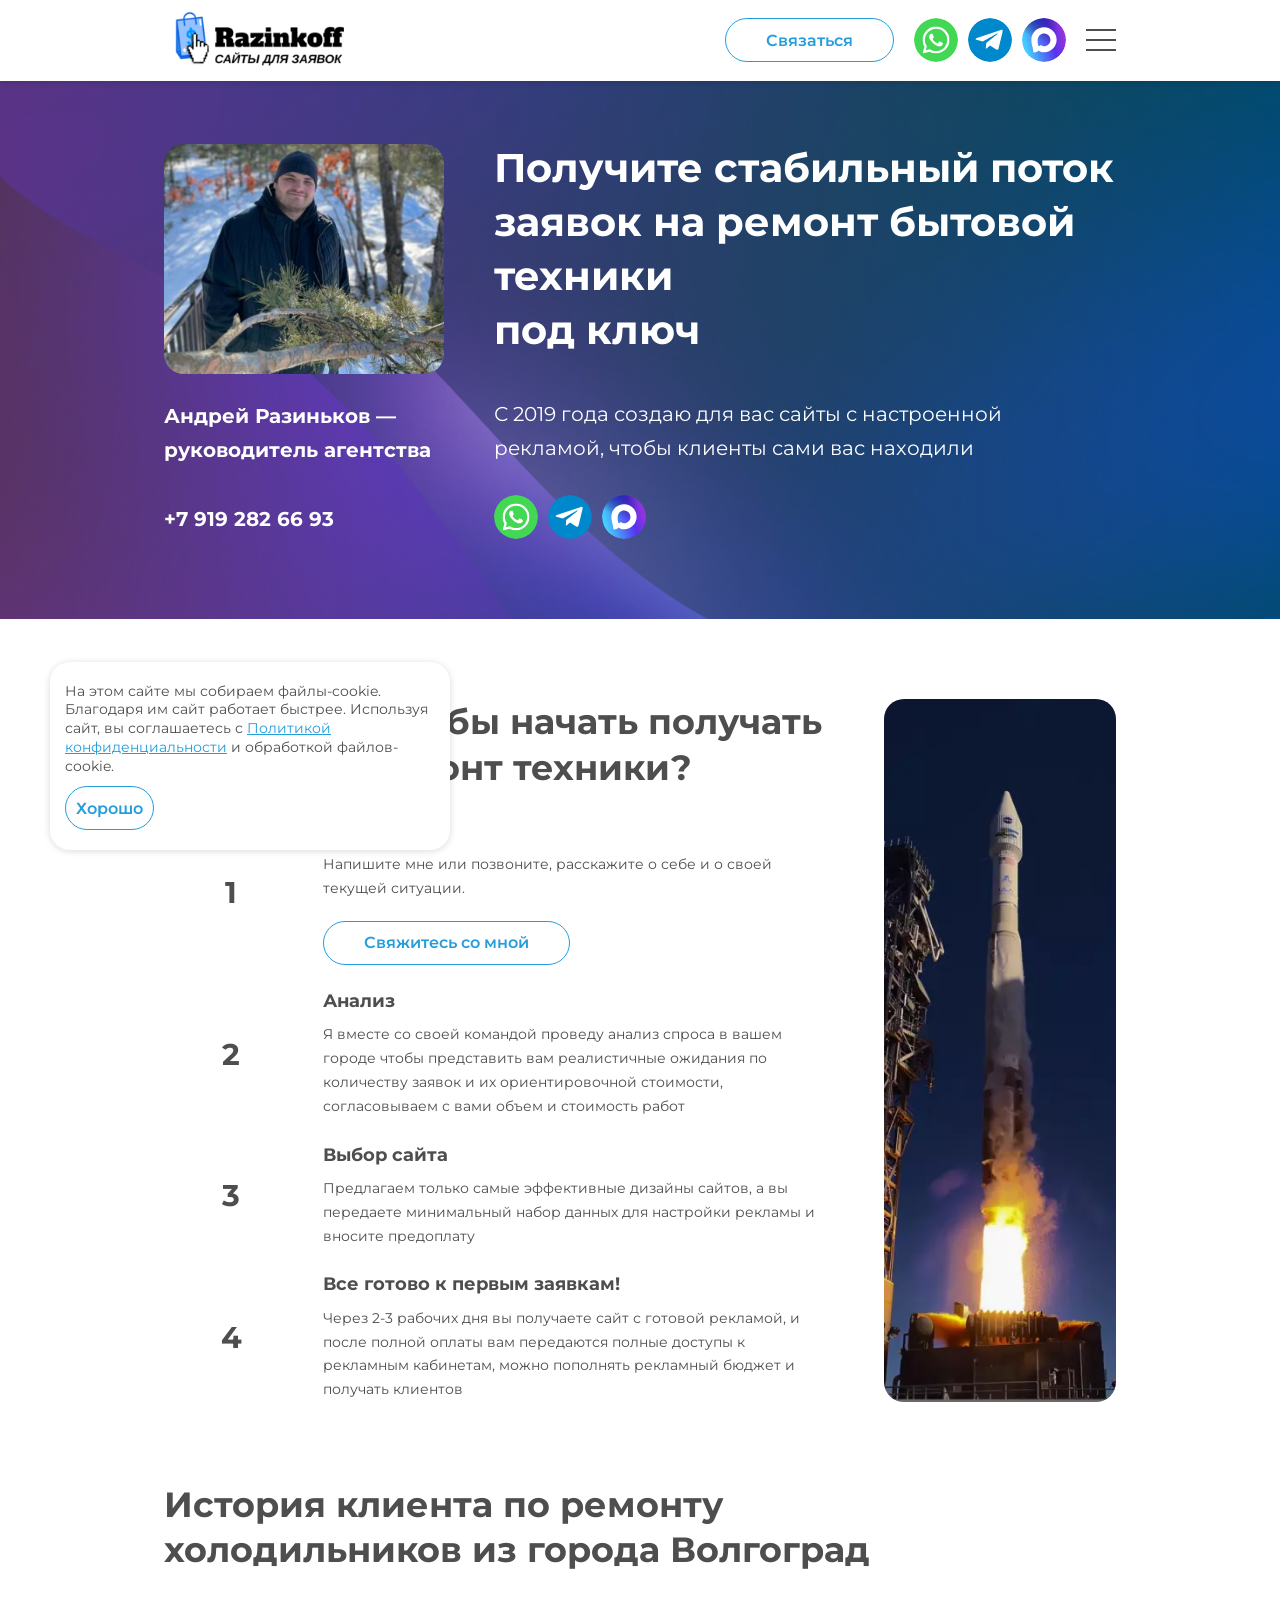
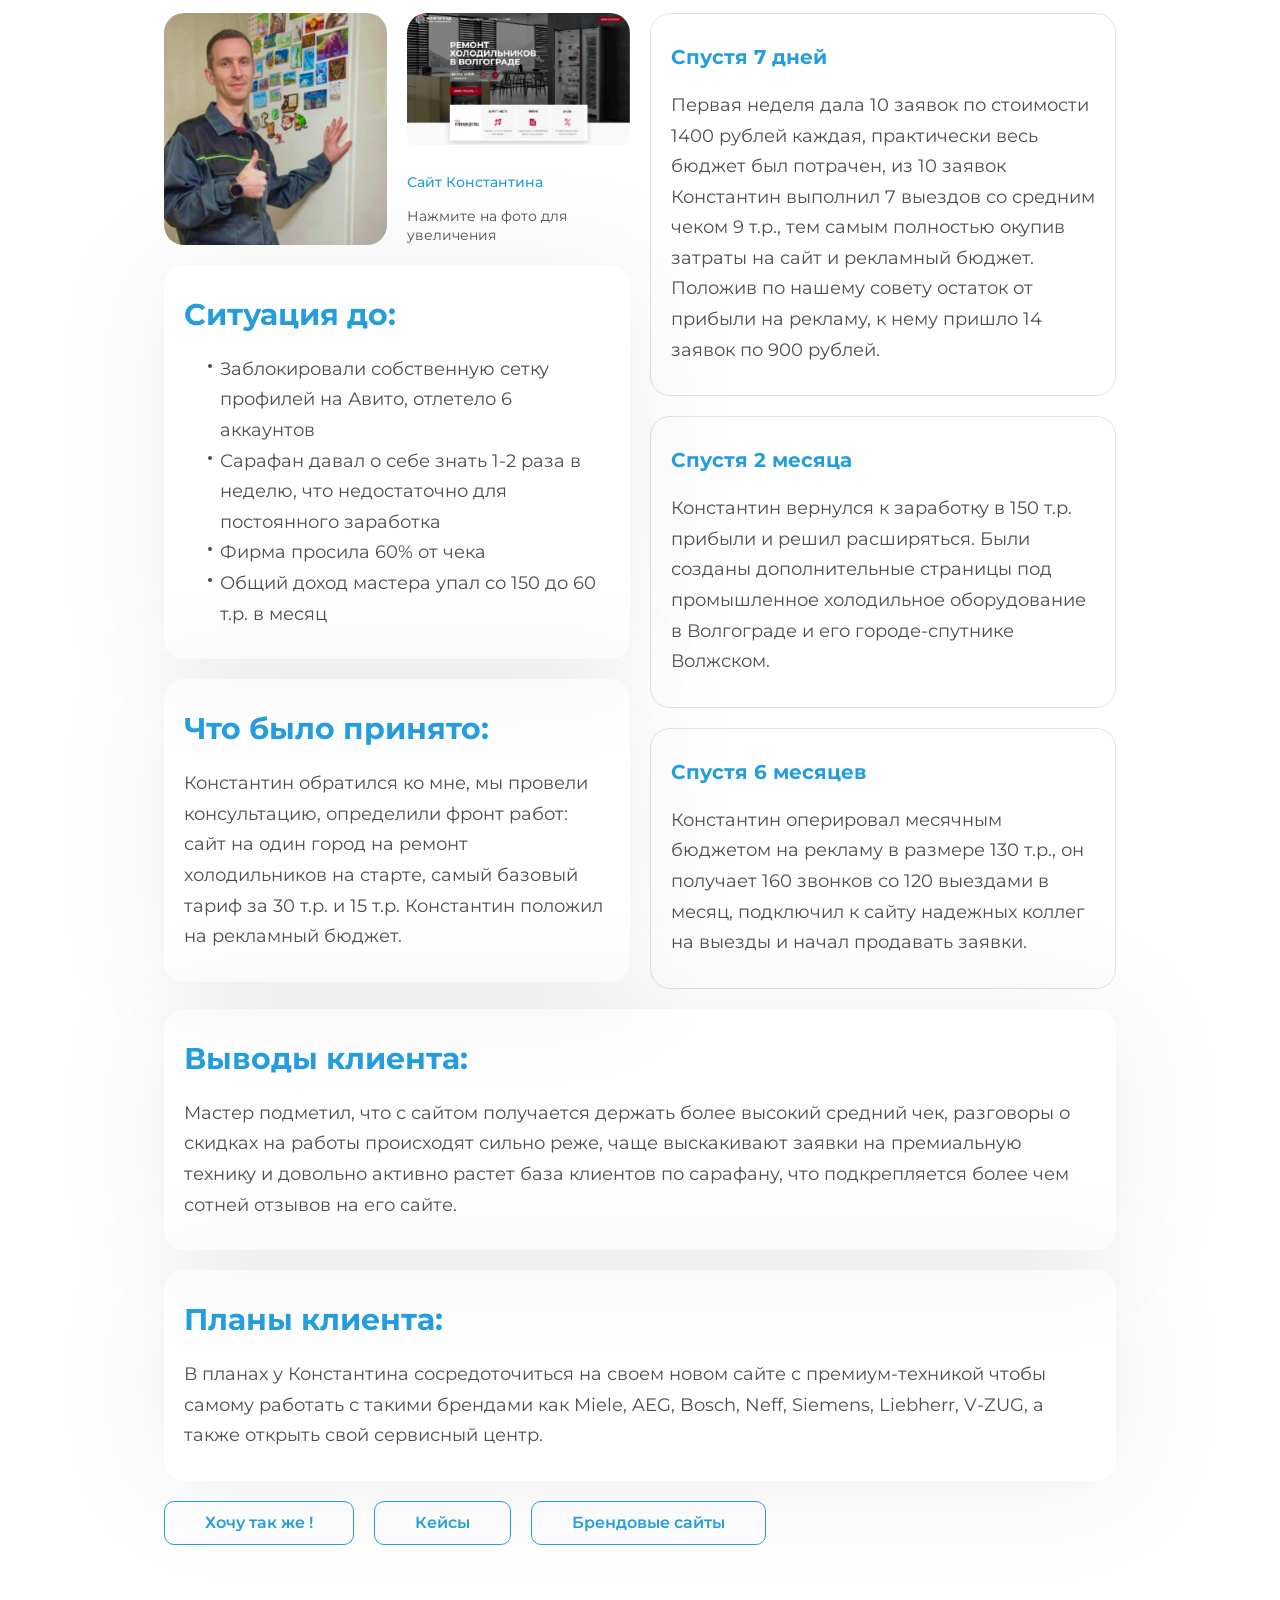
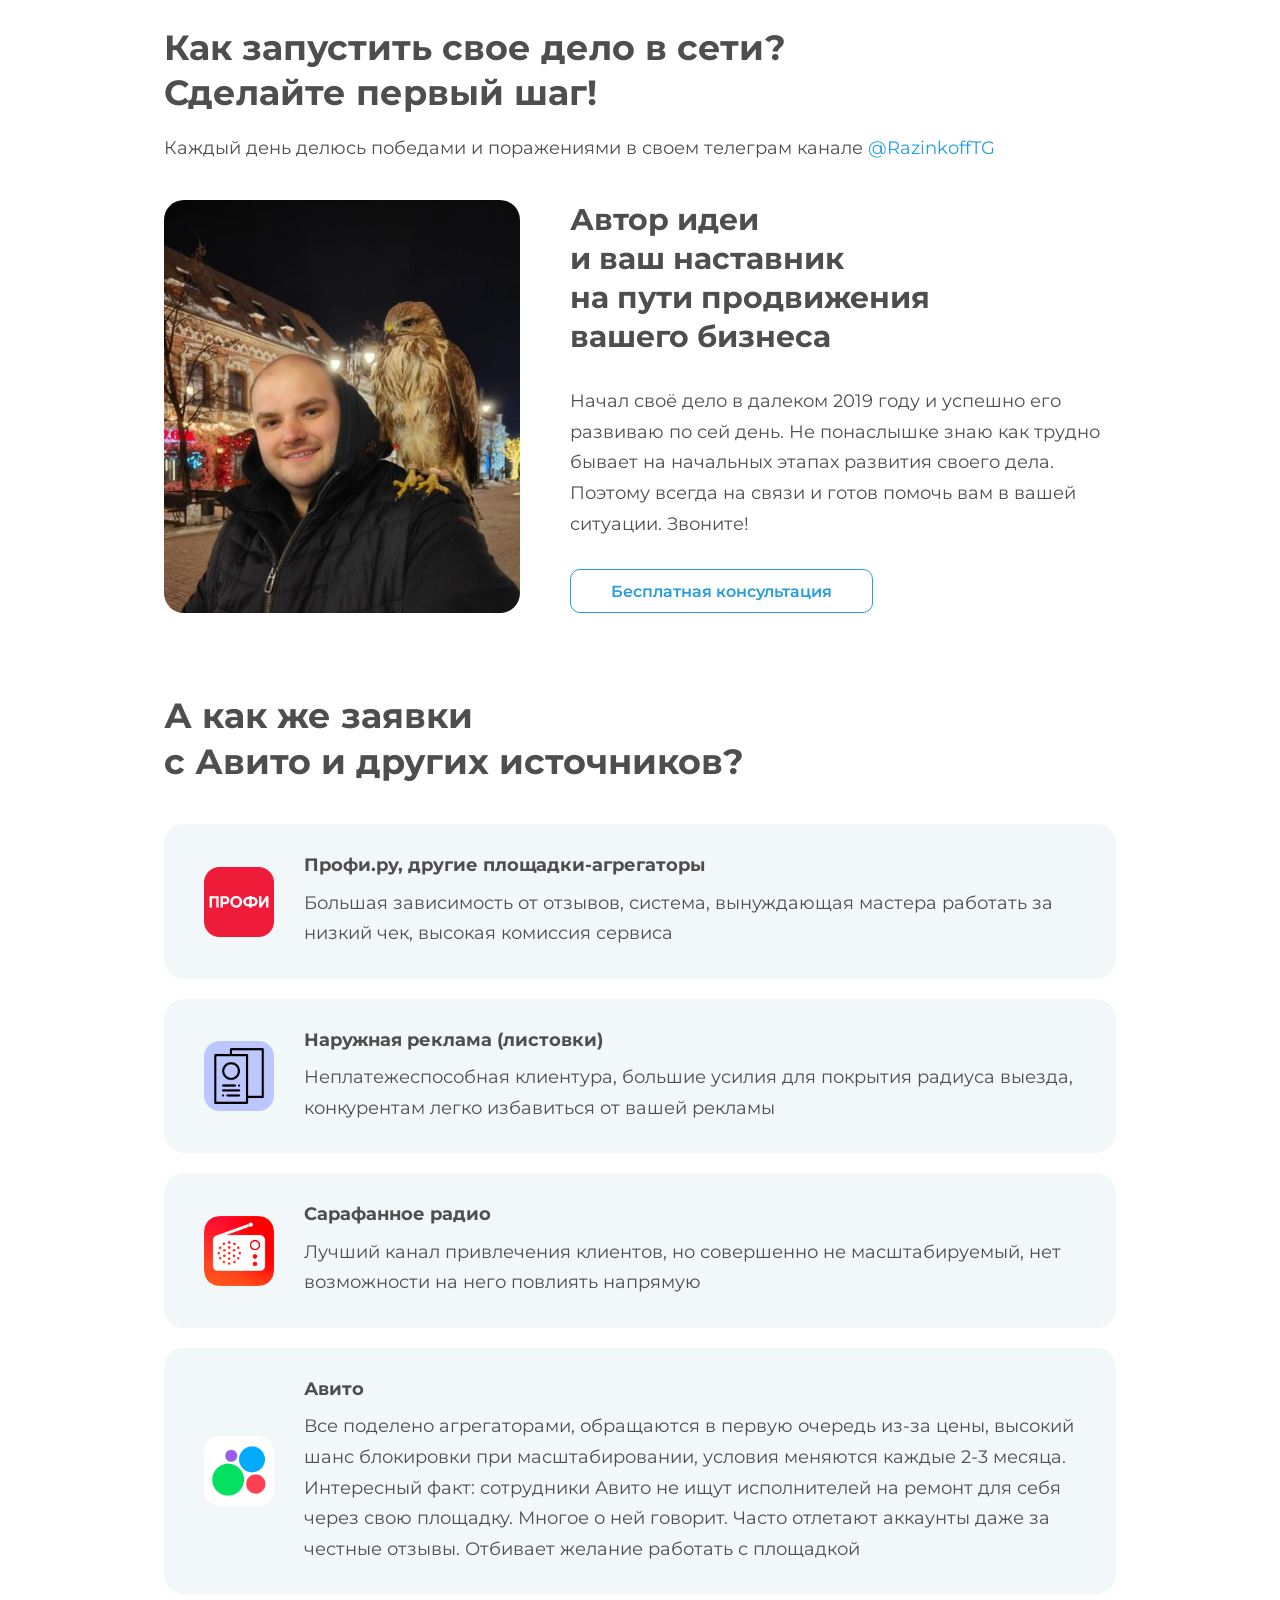
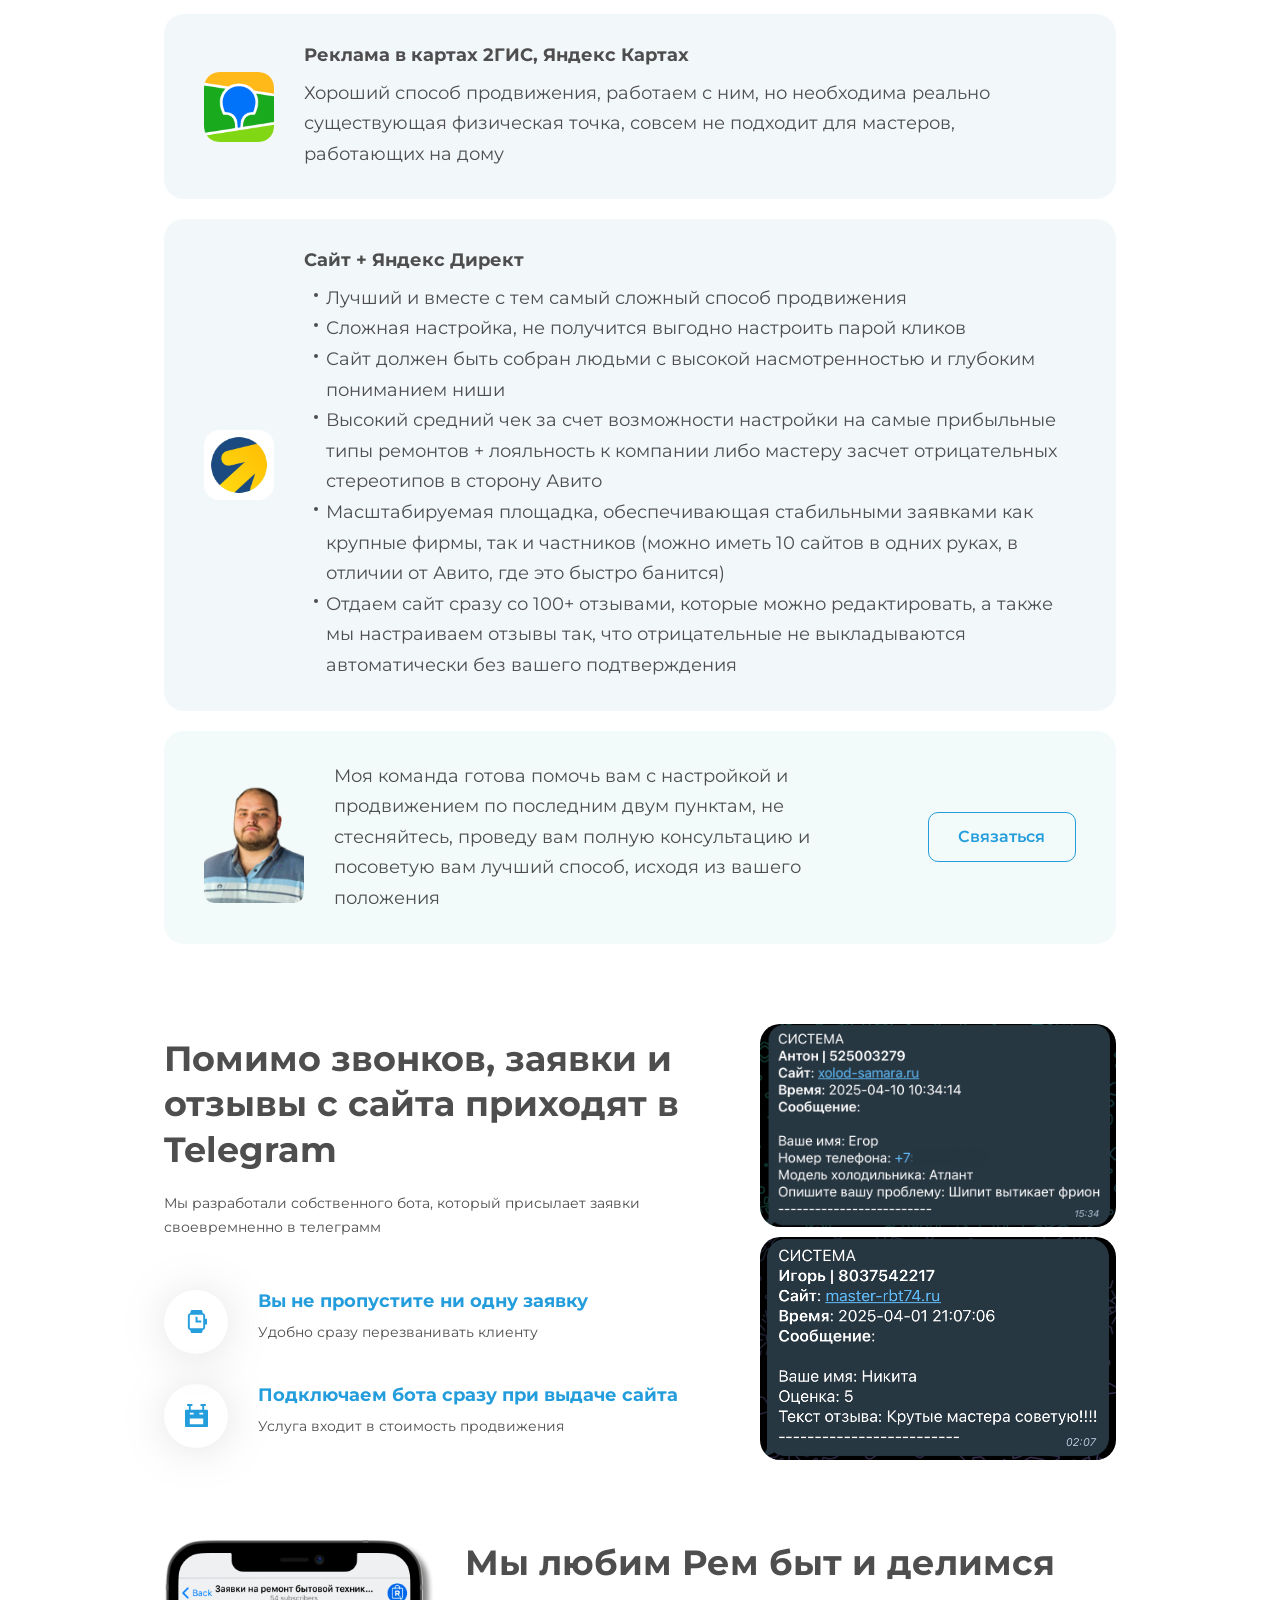
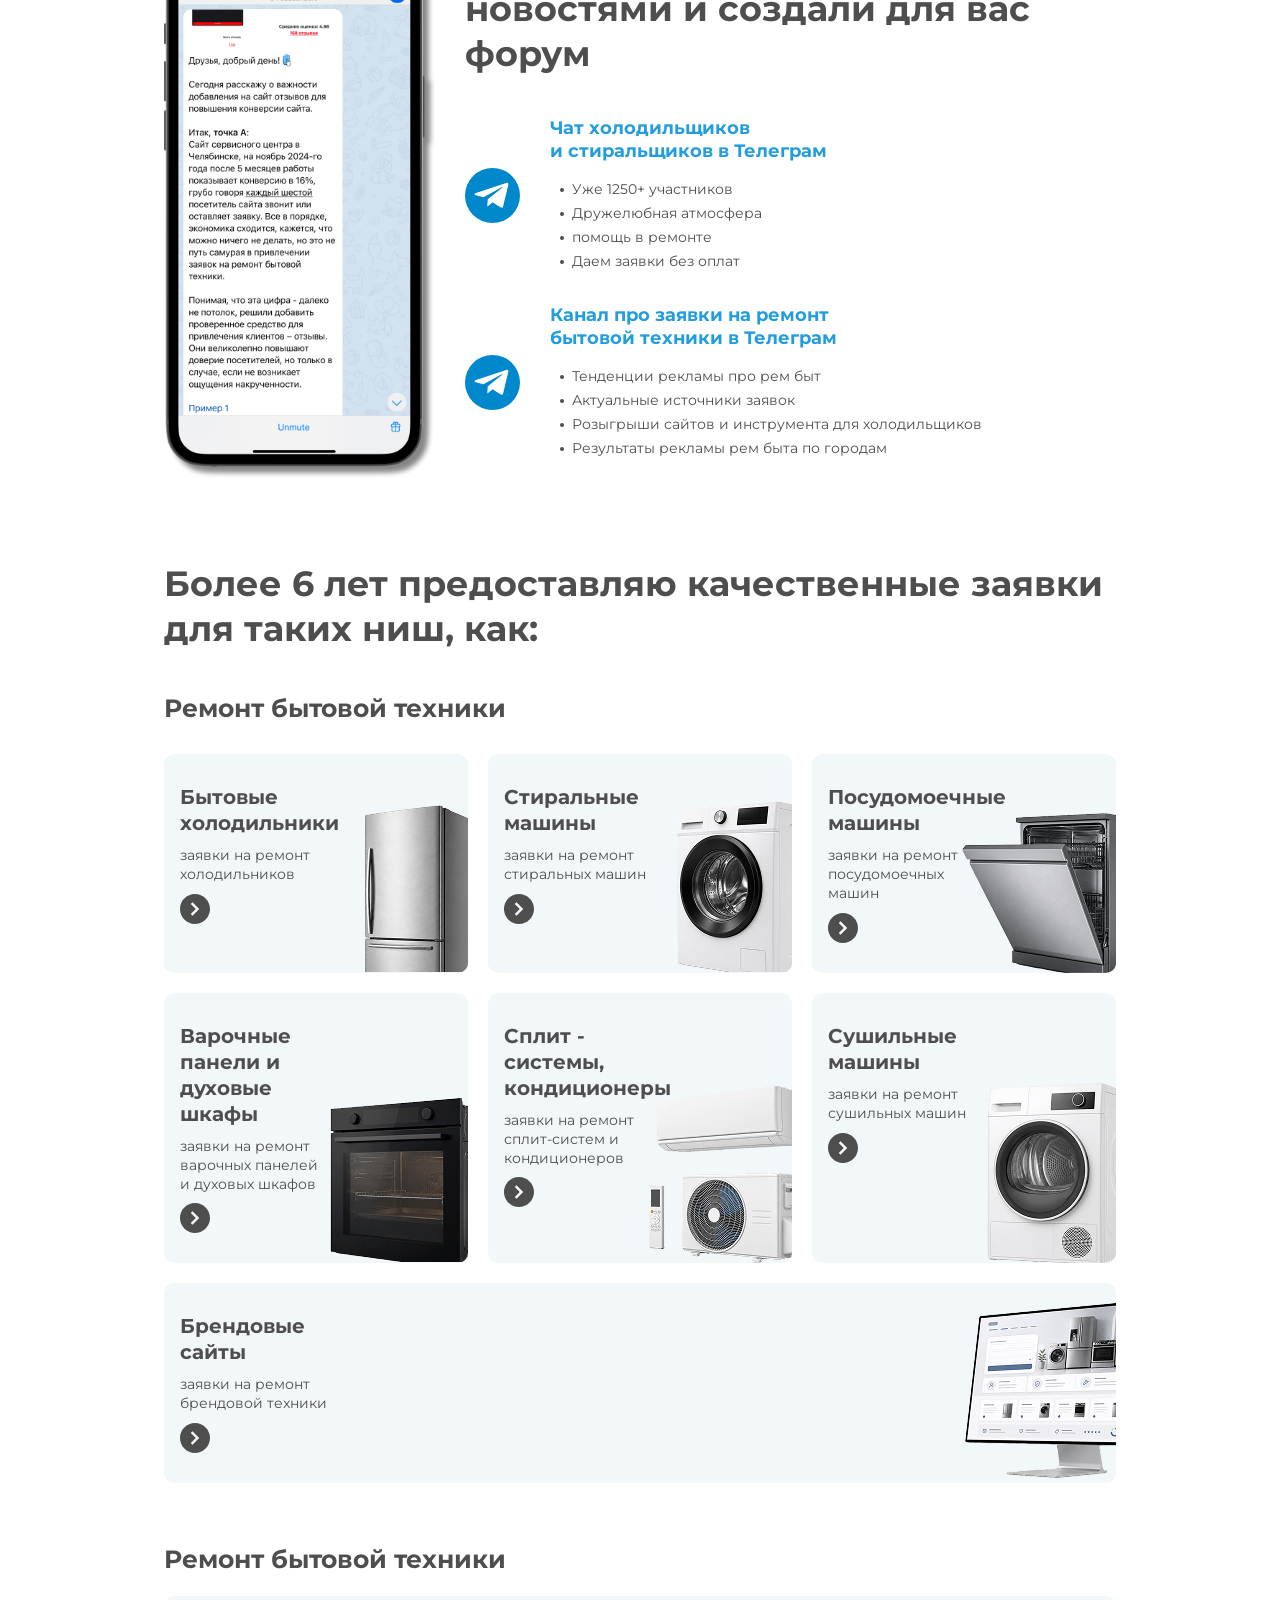
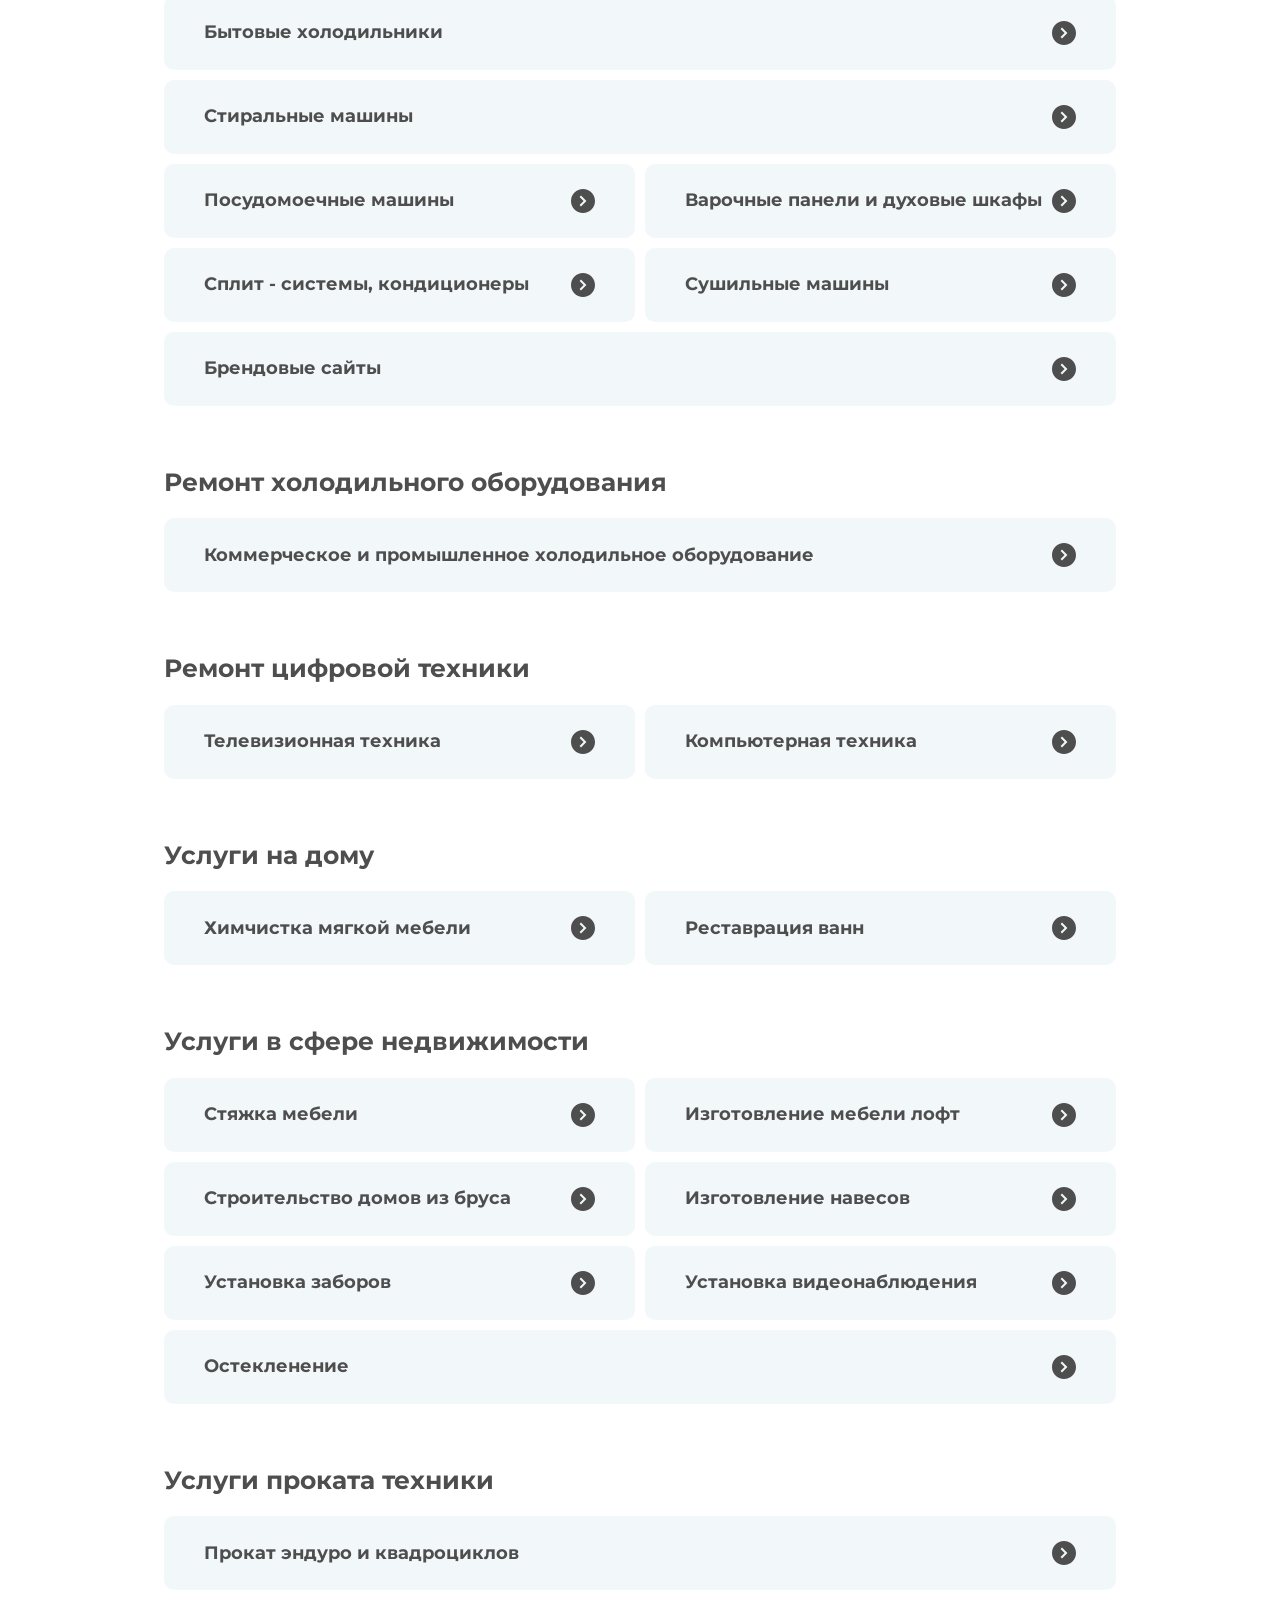
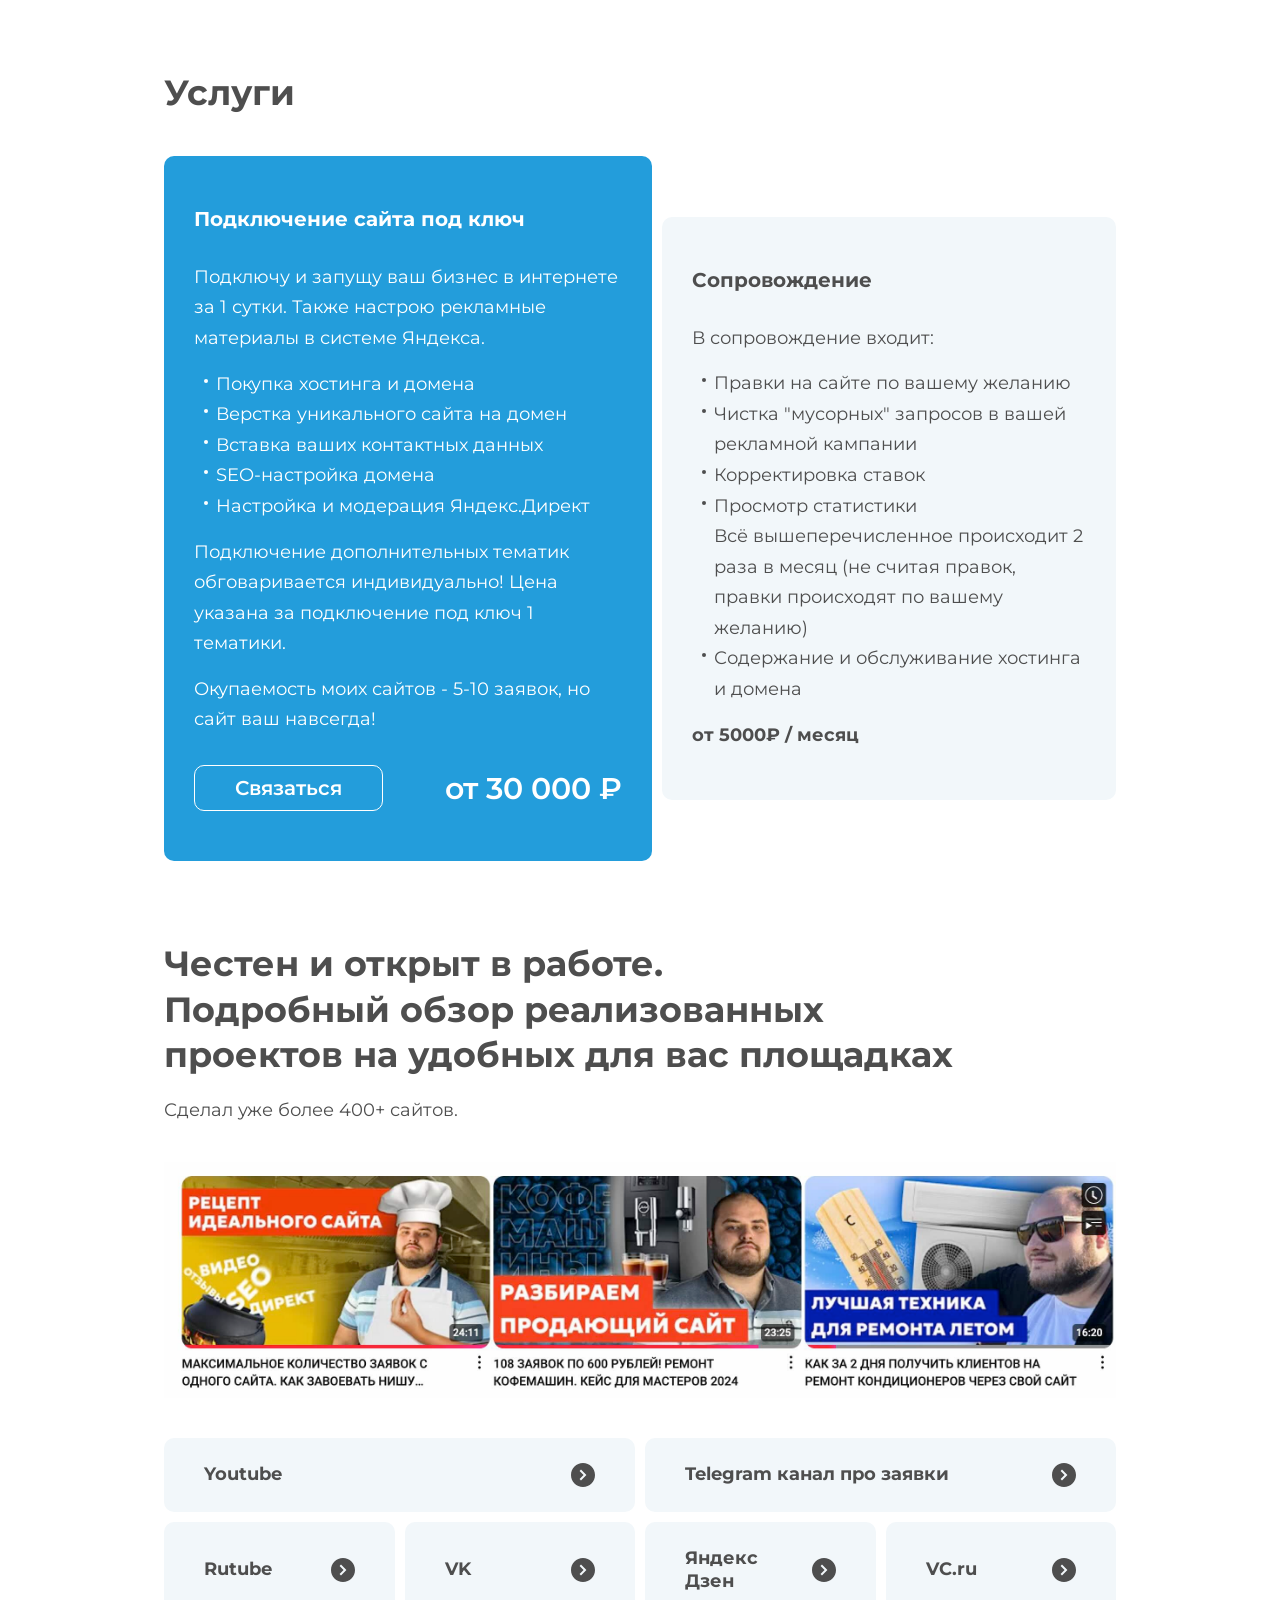
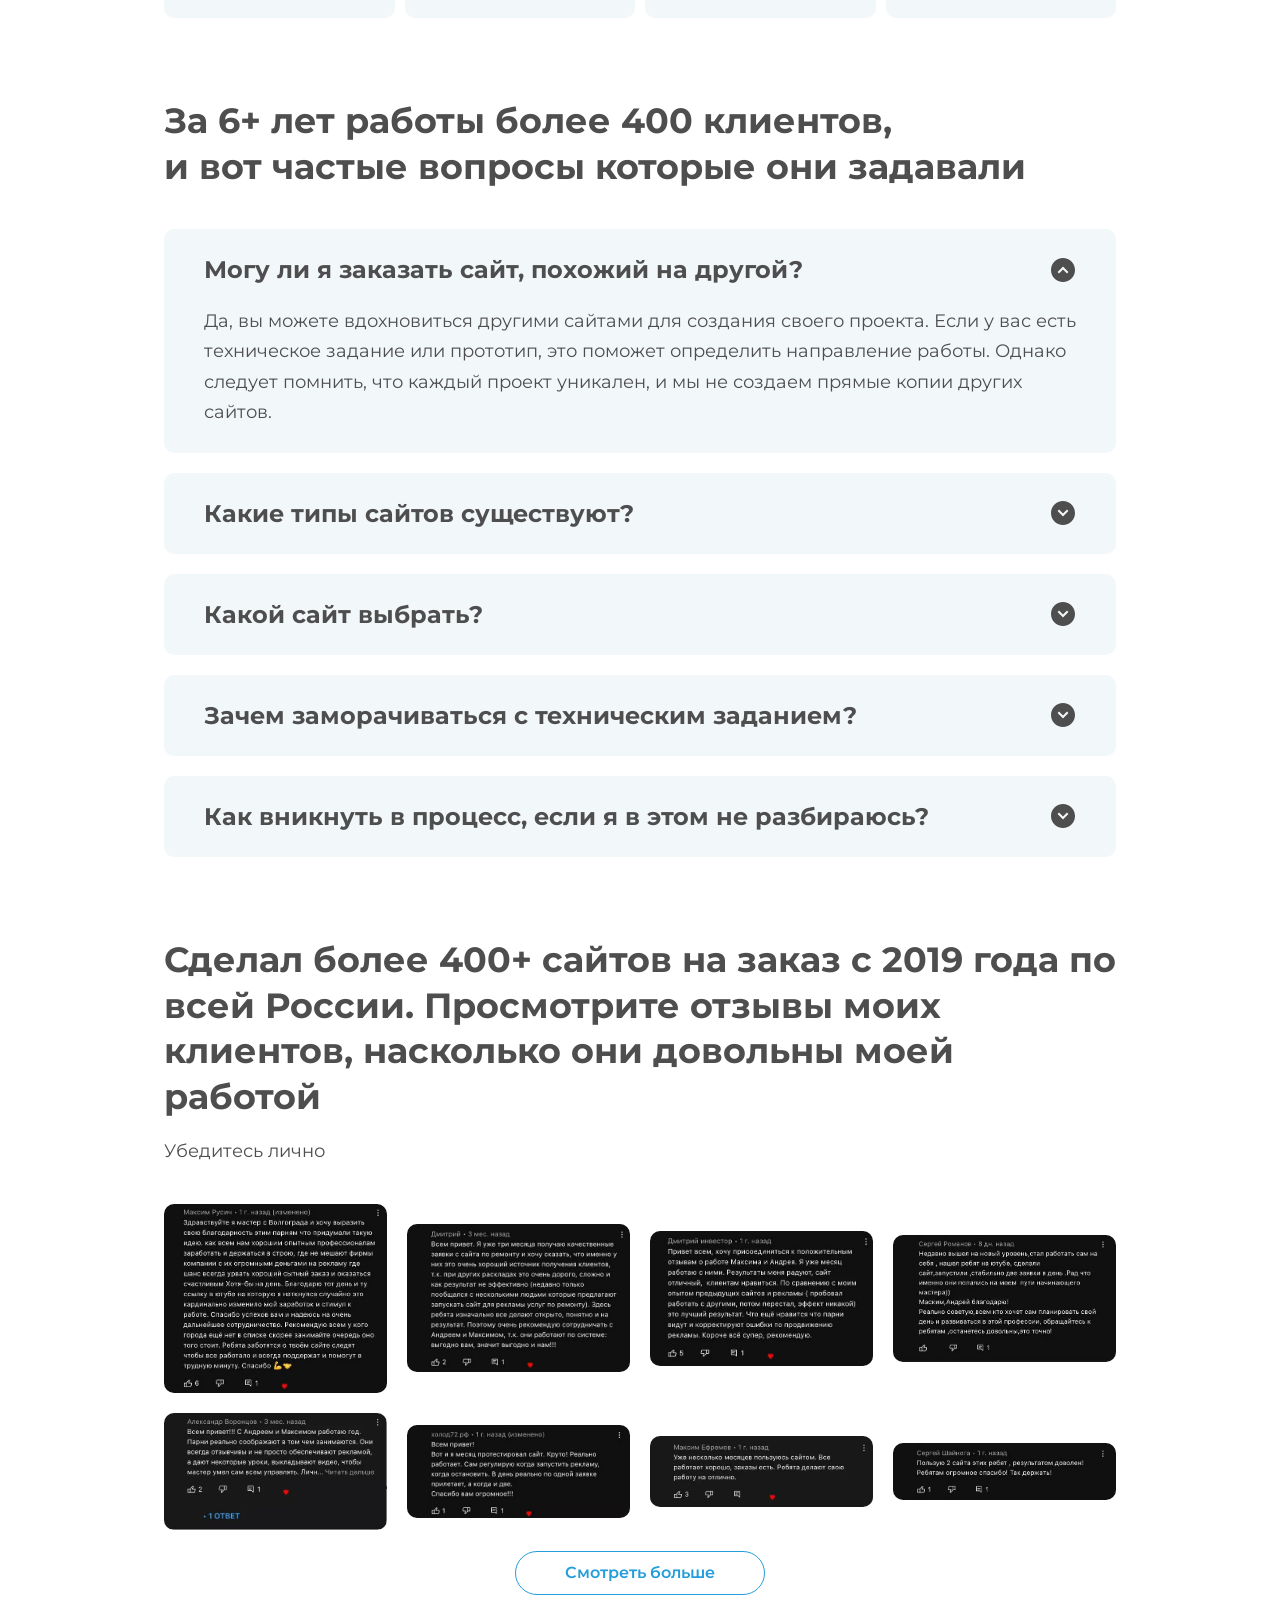
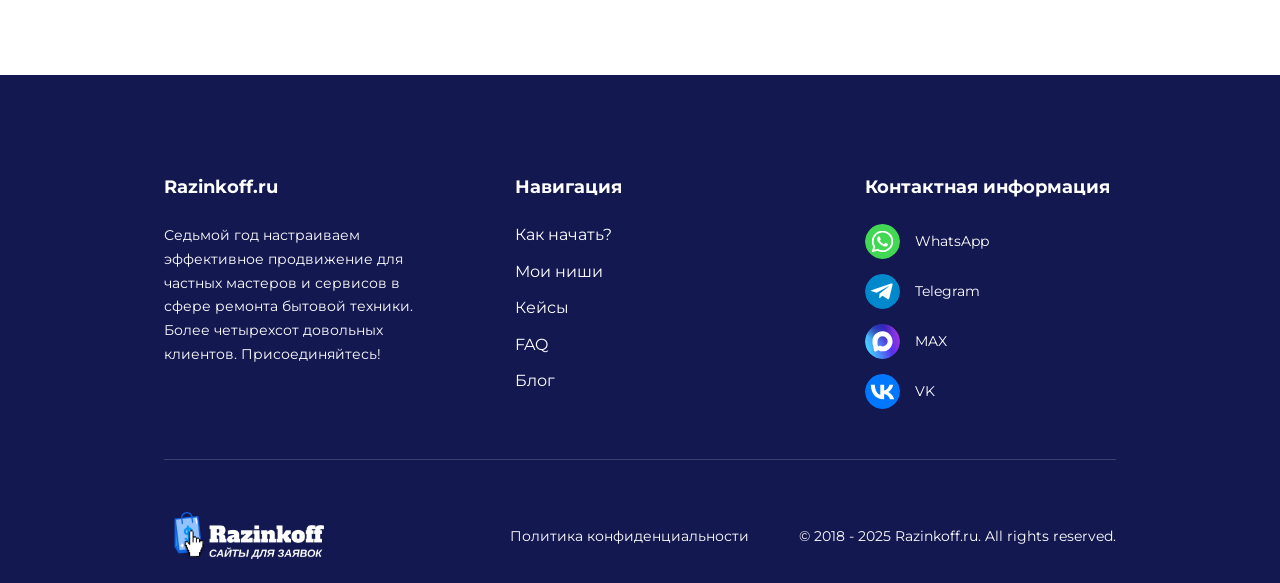
==== index.html @ b9e74c79 "add" ====
<!DOCTYPE html>
<html lang="ru">

<head>

	<meta charset="utf-8">

	<title>Title</title>
	<meta name="description" content="">

	<meta http-equiv="X-UA-Compatible" content="IE=edge">
	<meta name="viewport" content="width=device-width, initial-scale=1, maximum-scale=1">

	<meta property="og:image" content="path/to/image.jpg">
	<link rel="shortcut icon" href="img/favicon/favicon.ico" type="image/x-icon">
	<link rel="apple-touch-icon" href="img/favicon/apple-touch-icon.png">
	<link rel="apple-touch-icon" sizes="72x72" href="img/favicon/apple-touch-icon-72x72.png">
	<link rel="apple-touch-icon" sizes="114x114" href="img/favicon/apple-touch-icon-114x114.png">

	<!-- Chrome, Firefox OS and Opera -->
	<meta name="theme-color" content="#000">
	<!-- Windows Phone -->
	<meta name="msapplication-navbutton-color" content="#000">
	<!-- iOS Safari -->
	<meta name="apple-mobile-web-app-status-bar-style" content="#000">

	<link rel="stylesheet" href="css/main.min.css">

</head>

<body class="home">

	<header class="header">
		<div class="container">
			<div class="row">
				<div class="header-wrapper">
					<a href="index.html" class="header-logo">
						<img src="img/logo.png" alt="#">
					</a>
					<div class="header-block">
						<nav class="header-nav">
							<ul class="nav">
								<li><a href="#start">Как начать?</a></li>
								<li><a href="#nishi">Мои ниши</a></li>
								<li><a href="#cases">Кейсы</a></li>
								<li><a href="#faq">FAQ</a></li>
								<li><a href="#">Блог</a></li>
							</ul>
						</nav>
						<button class="button modal--open" type="button" aria-haspopup="dialog" aria-controls="contact-modal">Связаться</button>
						<ul class="socials">
							<li>
								<a href="https://wa.me/79192826693" target="_blank" title="Перейти в Whatsapp" rel="noopener noreferrer">
									<img src="img/logo-whatsapp.svg" alt="Перейти в Whatsapp">
								</a>
							</li>
							<li>
								<a href="https://t.me/Razinkoff" target="_blank" title="Перейти в Telegram" rel="noopener noreferrer">
									<img src="img/telegram-plane.svg" alt="Перейти в Telegram">
								</a>
							</li>
							<li>
								<a href="#" target="_blank" title="Перейти в Max" rel="noopener noreferrer">
									<img src="img/MAX.svg" alt="Перейти в Max">
								</a>
							</li>
						</ul>
					</div>
					<div class="header-tablet">
						<button class="button modal--open" type="button" aria-haspopup="dialog" aria-controls="contact-modal">Связаться</button>
						<ul class="socials">
							<li>
								<a href="https://wa.me/79192826693" target="_blank" title="Перейти в Whatsapp" rel="noopener noreferrer">
									<img src="img/logo-whatsapp.svg" alt="Перейти в Whatsapp">
								</a>
							</li>
							<li>
								<a href="https://t.me/Razinkoff" target="_blank" title="Перейти в Telegram" rel="noopener noreferrer">
									<img src="img/telegram-plane.svg" alt="Перейти в Telegram">
								</a>
							</li>
							<li>
								<a href="#" target="_blank" title="Перейти в Max" rel="noopener noreferrer">
									<img src="img/MAX.svg" alt="Перейти в Max">
								</a>
							</li>
						</ul>
						<button class="header-burger" title="Открыть меню">
							<span></span><span></span><span></span>
						</button>
					</div>
				</div>
			</div>
		</div>
	</header>

	<main class="main">
		<section class="section main-hero">
			<div class="container">
				<div class="row">
					<div class="main-hero__bg">
						<picture>
							<source srcset="img/hero-bg.jpg" media="(max-width: 390px)">
							<img src="img/hero-bg.jpg" alt="#">
						</picture>
					</div>
					<div class="main-hero__wrapper">
						<div class="main-hero__left">
							<div class="main-hero__image">
								<img src="img/hero-1.jpg" alt="#">
							</div>
							<div class="main-hero__info">
								<p class="main-hero__label fz-24">Андрей Разиньков — руководитель агентства</p>
								<a class="main-hero__phone fz-24 phone" href="tel:+79192826693">+7 919 282 66 93</a>
							</div>
							
						</div>
						<div class="main-hero__right">
							<h1 class="h1">Получите стабильный поток заявок на ремонт бытовой техники<br> под ключ</h1>
							<p class="main-hero__subtitle fz-24">
								С 2019 года создаю для вас сайты с настроенной рекламой, чтобы клиенты сами вас находили
							</p>
							<ul class="socials">
								<li>
									<a href="https://wa.me/79192826693" target="_blank" title="Перейти в Whatsapp" rel="noopener noreferrer">
										<img src="img/logo-whatsapp.svg" alt="Перейти в Whatsapp">
									</a>
								</li>
								<li>
									<a href="https://t.me/Razinkoff" target="_blank" title="Перейти в Telegram" rel="noopener noreferrer">
										<img src="img/telegram-plane.svg" alt="Перейти в Telegram">
									</a>
								</li>
								<li>
									<a href="#" target="_blank" title="Перейти в MAX" rel="noopener noreferrer">
										<img src="img/MAX.svg" alt="Перейти в MAX">
									</a>
								</li>
							</ul>
						</div>
					</div>
				</div>
			</div>
		</section>

		<section class="section main-steps" id="start">
			<div class="container">
				<div class="row">
					<div class="main-steps__wrapper">
						<div class="main-steps__left">
							<h2 class="h2">Что нужно, чтобы начать получать заявки на ремонт техники?</h2>
							<div class="main-steps__item">
								<span class="count h3">1</span>
								<div class="text">
									<h3 class="h6">Знакомство</h3>
									<p class="fz-18">Напишите мне или позвоните, расскажите о себе и о своей текущей ситуации.</p>
									<button class="button modal--open" type="button" aria-haspopup="dialog" aria-controls="contact-modal">Свяжитесь со мной</button>
								</div>
							</div>
							<div class="main-steps__item">
								<span class="count h3">2</span>
								<div class="text">
									<h3 class="h6">Анализ</h3>
									<p class="fz-18">Я вместе со своей командой проведу анализ спроса в вашем городе чтобы представить вам реалистичные ожидания по количеству заявок и их ориентировочной стоимости, согласовываем с вами объем и стоимость работ</p>
								</div>
							</div>
							<div class="main-steps__item">
								<span class="count h3">3</span>
								<div class="text">
									<h3 class="h6">Выбор сайта</h3>
									<p class="fz-18">Предлагаем только самые эффективные дизайны сайтов, а вы передаете минимальный набор данных для настройки рекламы и вносите предоплату</p>
								</div>
							</div>
							<div class="main-steps__item">
								<span class="count h3">4</span>
								<div class="text">
									<h3 class="h6">Все готово к первым заявкам!</h3>
									<p class="fz-18">Через 2-3 рабочих дня вы получаете сайт с готовой рекламой, и после полной оплаты вам передаются полные доступы к рекламным кабинетам, можно пополнять рекламный бюджет и получать клиентов</p>
								</div>
							</div>
						</div>
						<div class="main-steps__right">
							<img src="img/kosmodrom-raketa-start.webp" alt="#" loading="lazy">
						</div>
					</div>
				</div>
			</div>
		</section>

		<section class="section main-case">
			<div class="container">
				<div class="row">
					<div class="section-title">
						<h2 class="h2">История клиента по ремонту<br> холодильников из города Волгоград</h2>
					</div>
					<div class="main-case__wrapper">
						<div class="main-case__left">
							<div class="item">
								<div class="item-image">
									<img src="img/client.jpg" alt="#" loading="lazy">
								</div>
								<div class="item-info">
									<div class="image">
										<img src="img/client-site.jpg" alt="#" loading="lazy" data-fancybox>
									</div>
									<span class="fz-18">Сайт Константина</span>
									<span>Нажмите на фото для увеличения</span>
								</div>
							</div>
							<div class="item">
								<p class="h3">Ситуация до:</p>
								<div class="redactor fz-18">
									<ul>
										<li>Заблокировали собственную сетку профилей на Авито, отлетело 6 аккаунтов</li>
										<li>Сарафан давал о себе знать 1-2 раза в неделю, что недостаточно для постоянного заработка</li>
										<li>Фирма просила 60% от чека</li>
										<li>Общий доход мастера упал со 150 до 60 т.р. в месяц</li>
									</ul>
								</div>
							</div>
							<div class="item">
								<p class="h3">Что было принято:</p>
								<div class="redactor fz-18">
									<p>
										Константин обратился ко мне, мы провели консультацию, определили фронт работ: сайт на один город на ремонт
										холодильников на старте, самый базовый тариф за 30 т.р. и 15 т.р. Константин положил на рекламный бюджет.
									</p>
								</div>
							</div>
						</div>
						<div class="main-case__right">
							<div class="item">
								<p class="h5">Спустя 7 дней</p>
								<div class="redactor fz-18">
									<p>
										Первая неделя дала 10 заявок по стоимости 1400 рублей каждая, практически весь бюджет был потрачен, из 10 заявок
										Константин выполнил 7 выездов со средним чеком 9 т.р., тем самым полностью окупив затраты на сайт и рекламный бюджет.
										Положив по нашему совету остаток от прибыли на рекламу, к нему пришло 14 заявок по 900 рублей.
									</p>
								</div>
							</div>
							<div class="item">
								<p class="h5">Спустя 2 месяца</p>
								<div class="redactor fz-18">
									<p>
										Константин вернулся к заработку в 150 т.р. прибыли и решил расширяться. Были созданы дополнительные страницы под
										промышленное холодильное оборудование в Волгограде и его городе-спутнике Волжском.
									</p>
								</div>
							</div>
							<div class="item">
								<p class="h5">Спустя 6 месяцев</p>
								<div class="redactor fz-18">
									<p>
										Константин оперировал месячным бюджетом на рекламу в размере 130 т.р., он получает 160 звонков со 120 выездами в месяц,
										подключил к сайту надежных коллег на выезды и начал продавать заявки.
									</p>
								</div>
							</div>
						</div>
						<div class="main-case__full">
							<div class="item">
								<p class="h3">Выводы клиента:</p>
								<div class="redactor fz-18">
									<p>
										Мастер подметил, что с сайтом получается держать более высокий средний чек, разговоры о скидках на работы происходят
										сильно реже, чаще выскакивают заявки на премиальную технику и довольно активно растет база клиентов по сарафану, что
										подкрепляется более чем сотней отзывов на его сайте.
									</p>
								</div>
							</div>
							<div class="item">
								<p class="h3">Планы клиента:</p>
								<div class="redactor fz-18">
									<p>
										В планах у Константина сосредоточиться на своем новом сайте с премиум-техникой чтобы самому работать с такими брендами
										как Miele, AEG, Bosch, Neff, Siemens, Liebherr, V-ZUG, а также открыть свой сервисный центр.
									</p>
								</div>
							</div>
						</div>
						<div class="main-case__buttons">
							<button class="button modal--open" type="button" aria-haspopup="dialog" aria-controls="contact-modal">Хочу так же !</button>
							<a class="button" href="#cases">Кейсы</a>
							<a class="button" href="service.html" >Брендовые сайты</a>
						</div>
					</div>
				</div>
			</div>
		</section>

		<section class="section main-about">
			<div class="container">
				<div class="row">
					<div class="section-title">
						<h2 class="h2 title">Как запустить свое дело в сети?<br> Сделайте первый шаг!</h2>
						<div class="subtitle fz-20">
							Каждый день делюсь победами и поражениями в своем телеграм канале <a href="https://t.me/Razinkoff" target="_blank" rel="noopener noreferrer">@RazinkoffTG</a>
						</div>
					</div>
					<div class="main-about__wrapper">
						<div class="main-about__media">
							<img src="img/about-img.jpg" alt="Андрей Разиньков - автор идеи и наставник">
						</div>
						<div class="main-about__content">
							<h3 class="h3">Автор идеи<br> и ваш наставник<br> на пути продвижения<br> вашего бизнеса</h3>
							<p class="fz-20">
								Начал своё дело в далеком 2019 году и успешно его развиваю по сей день. Не понаслышке знаю как трудно бывает на
								начальных этапах развития своего дела. Поэтому всегда на связи и готов помочь вам в вашей ситуации. Звоните!
							</p>
							<button class="button modal--open" type="button" aria-haspopup="dialog" aria-controls="contact-modal">Бесплатная консультация</button>
						</div>
					</div>
				</div>
			</div>
		</section>

		<section class="section main-sources">
			<div class="container">
				<div class="row">
					<div class="section-title">
						<h2 class="h2">А как же заявки<br> с Авито и других источников?</h2>
					</div>
					<div class="main-sources__wrapper">
						<div class="item">
							<div class="image">
								<img src="img/profi.png" alt="#" loading="lazy">
							</div>
							<div class="text">
								<h3 class="h6">Профи.ру, другие площадки-агрегаторы</h3>
								<div class="fz-18 redactor">
									<p>Большая зависимость от отзывов, система, вынуждающая мастера работать за низкий чек, высокая комиссия сервиса</p>
								</div>
							</div>
						</div>
						<div class="item">
							<div class="image">
								<img src="img/reklama-narujnyaya.png" alt="#" loading="lazy">
							</div>
							<div class="text">
								<h3 class="h6">Наружная реклама (листовки)</h3>
								<div class="fz-18 redactor">
									<p>Неплатежеспособная клиентура, большие усилия для покрытия радиуса выезда, конкурентам легко избавиться от вашей рекламы</p>
								</div>
							</div>
						</div>
						<div class="item">
							<div class="image">
								<img src="img/sarafan.png" alt="#" loading="lazy">
							</div>
							<div class="text">
								<h3 class="h6">Сарафанное радио</h3>
								<div class="fz-18 redactor">
									<p>Лучший канал привлечения клиентов, но совершенно не масштабируемый, нет возможности на него повлиять напрямую</p>
								</div>
							</div>
						</div>
						<div class="item">
							<div class="image">
								<img src="img/avito.png" alt="#" loading="lazy">
							</div>
							<div class="text">
								<h3 class="h6">Авито</h3>
								<div class="fz-18 redactor">
									<p>Все поделено агрегаторами, обращаются в первую очередь из-за цены, высокий шанс блокировки при
									масштабировании, условия меняются каждые 2-3 месяца. Интересный факт: сотрудники Авито не ищут исполнителей на ремонт
									для себя через свою площадку. Многое о ней говорит. Часто отлетают аккаунты даже за честные отзывы. Отбивает желание
									работать с площадкой</p>
								</div>
							</div>
						</div>
						<div class="item">
							<div class="image">
								<img src="img/2gis.png" alt="#" loading="lazy">
							</div>
							<div class="text">
								<h3 class="h6">Реклама в картах 2ГИС, Яндекс Картах</h3>
								<div class="fz-18 redactor">
									<p>Хороший способ продвижения, работаем с ним, но необходима реально существующая физическая точка, совсем не подходит для
									мастеров, работающих на дому</p>
								</div>
							</div>
						</div>
						<div class="item">
							<div class="image">
								<img src="img/ya-direct.png" alt="#" loading="lazy">
							</div>
							<div class="text">
								<h3 class="h6">Сайт + Яндекс Директ</h3>
								<div class="fz-18 redactor">
									<ul>
										<li>Лучший и вместе с тем самый сложный способ продвижения</li>
										<li>Сложная настройка, не получится выгодно настроить парой кликов</li>
										<li>Сайт должен быть собран людьми с высокой насмотренностью и глубоким пониманием ниши</li>
										<li>Высокий средний чек за счет возможности настройки на самые прибыльные типы ремонтов + лояльность к компании либо мастеру засчет отрицательных стереотипов в сторону Авито</li>
										<li>Масштабируемая площадка, обеспечивающая стабильными заявками как крупные фирмы, так и частников (можно иметь 10 сайтов в одних руках, в отличии от Авито, где это быстро банится)</li>
										<li>Отдаем сайт сразу со 100+ отзывами, которые можно редактировать, а также мы настраиваем отзывы так, что отрицательные не выкладываются автоматически без вашего подтверждения</li>
									</ul>
								</div>
							</div>
						</div>
						<div class="item">
							<div class="image">
								<img src="img/raz-sourses.png" alt="#" loading="lazy">
							</div>
							<div class="text">
								<div class="fz-18 redactor">
									<p>
										Моя команда готова помочь вам с настройкой и продвижением по последним двум пунктам, не стесняйтесь, проведу вам
										полную консультацию и посоветую вам лучший способ, исходя из вашего положения
									</p>
									<button class="button modal--open" type="button" aria-haspopup="dialog" aria-controls="contact-modal">Связаться</button>
								</div>
							</div>
						</div>
					</div>
				</div>
			</div>
		</section>

		<section class="section main-bot">
			<div class="container">
				<div class="row">
					<div class="main-bot__wrapper">
						<div class="main-bot__content">
							<h2 class="h2">Помимо звонков, заявки и отзывы с сайта приходят в Telegram</h2>
							<p class="fz-18">Мы разработали собственного бота, который присылает заявки своевремненно в телеграмм</p>
							<div class="main-bot__list">
								<div class="item">
									<div class="icon">
										<img src="img/bot-icon-1.svg" alt="#">
									</div>
									<div class="text">
										<h3 class="h6">Вы не пропустите ни одну заявку</h3>
										<p class="fz-14">Удобно сразу перезванивать клиенту</p>
									</div>
								</div>
								<div class="item">
									<div class="icon">
										<img src="img/bot-icon-2.svg" alt="#">
									</div>
									<div class="text">
										<h3 class="h6">Подключаем бота сразу при выдаче сайта</h3>
										<p class="fz-14">Услуга входит в стоимость продвижения</p>
									</div>
								</div>
							</div>
						</div>
						<div class="main-bot__media">
							<img src="img/bot-1.webp" alt="#">
							<img src="img/bot-2.png" alt="#">
						</div>
					</div>
				</div>
			</div>
		</section>

		<section class="section main-forum">
			<div class="container">
				<div class="row">
					<div class="main-forum__wrapper">
						<div class="image">
							<img src="img/forum-1.png" alt="#">
						</div>
						<div class="info">
							<h2 class="h2">Мы любим Рем быт и делимся новостями и создали для вас форум</h2>
							<div class="list">
								<div class="item">
									<a href="https://t.me/forumholod" class="icon" title="Перейти в чат холодильщиков"><img src="img/telegram-plane.svg" alt="Перейти в чат холодильщиков"></a>
									<div class="text">
										<a href="https://t.me/forumholod" class="h6">Чат холодильщиков<br> и стиральщиков в Телеграм</a>
										<ul class="fz-18">
											<li>Уже 1250+ участников</li>
											<li>Дружелюбная атмосфера</li>
											<li>помощь в ремонте</li>
											<li>Даем заявки без оплат</li>
										</ul>
									</div>
								</div>
								<div class="item">
									<a href="https://t.me/RazinkoffTG" class="icon" target="_blank" title="Перейти на канал" rel="noopener noreferrer">
										<img src="img/telegram-plane.svg" alt="Перейти на канал">
									</a>
									<div class="text">
										<a href="https://t.me/RazinkoffTG" class="h6" target="_blank" rel="noopener noreferrer">Канал про заявки на ремонт<br> бытовой техники в Телеграм</a>
										<ul class="fz-18">
											<li>Тенденции рекламы про рем быт</li>
											<li>Актуальные источники заявок</li>
											<li>Розыгрыши сайтов и инструмента для холодильщиков</li>
											<li>Результаты рекламы рем быта по городам</li>
										</ul>
									</div>
								</div>
							</div>
						</div>
					</div>
				</div>
			</div>
		</section>

		<section class="section main-niches" id="nishi">
			<div class="container">
				<div class="row">
					<div class="section-title">
						<h2 class="h2">Более 6 лет предоставляю качественные заявки для таких ниш, как:</h2>
					</div>
					<div class="main-niches__groups">
						<div class="main-niches__block">
							<h3 class="h4">Ремонт бытовой техники</h3>
							<div class="list">
								<a href="service.html" class="item button-link">
									<h4 class="title">Бытовые холодильники</h4>
									<p class="subtitle fz-14">заявки на ремонт<br> холодильников</p>
									<svg class="icon" xmlns="http://www.w3.org/2000/svg" xml:space="preserve" viewBox="0 0 24 24">
										<path fill="currentColor" d="M12 0C5.383 0 0 5.383 0 12s5.383 12 12 12 12-5.383 12-12S18.617 0 12 0zm-2 17.414L8.586 16l4-4-4-4L10 6.586 15.414 12 10 17.414z" />
									</svg>
									<div class="image">
										<img src="img/niches/Holodilniki.png" alt="#">
									</div>
								</a>
								<a href="service.html" class="item button-link">
									<h4 class="h6">Стиральные<br> машины</h4>
									<p class="subtitle fz-14">заявки на ремонт<br> стиральных машин</p>
									<svg class="icon" xmlns="http://www.w3.org/2000/svg" xml:space="preserve" viewBox="0 0 24 24">
										<path fill="currentColor" d="M12 0C5.383 0 0 5.383 0 12s5.383 12 12 12 12-5.383 12-12S18.617 0 12 0zm-2 17.414L8.586 16l4-4-4-4L10 6.586 15.414 12 10 17.414z" />
									</svg>
									<div class="image">
										<img src="img/niches/stiralka.png" alt="#">
									</div>
								</a>
								<a href="service.html" class="item button-link">
									<h4 class="h6">Посудомоечные машины</h4>
									<p class="subtitle fz-14">заявки на ремонт<br> посудомоечных машин</p>
									<svg class="icon" xmlns="http://www.w3.org/2000/svg" xml:space="preserve" viewBox="0 0 24 24">
										<path fill="currentColor" d="M12 0C5.383 0 0 5.383 0 12s5.383 12 12 12 12-5.383 12-12S18.617 0 12 0zm-2 17.414L8.586 16l4-4-4-4L10 6.586 15.414 12 10 17.414z" />
									</svg>
									<div class="image">
										<img src="img/niches/posudomoyka.png" alt="#">
									</div>
								</a>
								<a href="service.html" class="item button-link">
									<h4 class="h6">Варочные панели и духовые шкафы</h4>
									<p class="subtitle fz-14">заявки на ремонт варочных панелей и духовых шкафов</p>
									<svg class="icon" xmlns="http://www.w3.org/2000/svg" xml:space="preserve" viewBox="0 0 24 24">
										<path fill="currentColor" d="M12 0C5.383 0 0 5.383 0 12s5.383 12 12 12 12-5.383 12-12S18.617 0 12 0zm-2 17.414L8.586 16l4-4-4-4L10 6.586 15.414 12 10 17.414z" />
									</svg>
									<div class="image">
										<img src="img/niches/varochnie.png" alt="#">
									</div>
								</a>
								<a href="service.html" class="item button-link">
									<h4 class="h6">Сплит - системы, кондиционеры</h4>
									<p class="subtitle fz-14">заявки на ремонт<br> сплит-систем и кондиционеров</p>
									<svg class="icon" xmlns="http://www.w3.org/2000/svg" xml:space="preserve" viewBox="0 0 24 24">
										<path fill="currentColor" d="M12 0C5.383 0 0 5.383 0 12s5.383 12 12 12 12-5.383 12-12S18.617 0 12 0zm-2 17.414L8.586 16l4-4-4-4L10 6.586 15.414 12 10 17.414z" />
									</svg>
									<div class="image">
										<img src="img/niches/kondicionery.png" alt="#">
									</div>
								</a>
								<a href="service.html" class="item button-link">
									<h4 class="h6">Сушильные<br> машины</h4>
									<p class="subtitle fz-14">заявки на ремонт<br> сушильных машин</p>
									<svg class="icon" xmlns="http://www.w3.org/2000/svg" xml:space="preserve" viewBox="0 0 24 24">
										<path fill="currentColor" d="M12 0C5.383 0 0 5.383 0 12s5.383 12 12 12 12-5.383 12-12S18.617 0 12 0zm-2 17.414L8.586 16l4-4-4-4L10 6.586 15.414 12 10 17.414z" />
									</svg>
									<div class="image">
										<img src="img/niches/sushilnie.png" alt="#">
									</div>
								</a>
								<a href="service.html" class="item button-link">
									<h4 class="h6">Брендовые<br> сайты</h4>
									<p class="subtitle fz-14">заявки на ремонт<br> брендовой техники</p>
									<svg class="icon" xmlns="http://www.w3.org/2000/svg" xml:space="preserve" viewBox="0 0 24 24">
										<path fill="currentColor" d="M12 0C5.383 0 0 5.383 0 12s5.383 12 12 12 12-5.383 12-12S18.617 0 12 0zm-2 17.414L8.586 16l4-4-4-4L10 6.586 15.414 12 10 17.414z" />
									</svg>
									<div class="image">
										<img src="img/niches/brendovie.png" alt="#">
									</div>
								</a>
							</div>
						</div>
						<div class="main-niches__group">
							<h3 class="h4">Ремонт бытовой техники</h3>
							<div class="list">
								<a href="service.html" class="item button-link flex-100">
									<h4 class="h6">Бытовые холодильники</h4>
									<svg xmlns="http://www.w3.org/2000/svg" xml:space="preserve" viewBox="0 0 24 24">
										<path fill="currentColor" d="M12 0C5.383 0 0 5.383 0 12s5.383 12 12 12 12-5.383 12-12S18.617 0 12 0zm-2 17.414L8.586 16l4-4-4-4L10 6.586 15.414 12 10 17.414z" />
									</svg>
								</a>
								<a href="service.html" class="item button-link flex-100">
									<h4 class="h6">Стиральные машины</h4>
									<svg xmlns="http://www.w3.org/2000/svg" xml:space="preserve" viewBox="0 0 24 24">
										<path fill="currentColor" d="M12 0C5.383 0 0 5.383 0 12s5.383 12 12 12 12-5.383 12-12S18.617 0 12 0zm-2 17.414L8.586 16l4-4-4-4L10 6.586 15.414 12 10 17.414z" />
									</svg>
								</a>
								<a href="service.html" class="item button-link flex-50">
									<h4 class="h6">Посудомоечные машины</h4>
									<svg xmlns="http://www.w3.org/2000/svg" xml:space="preserve" viewBox="0 0 24 24">
										<path fill="currentColor" d="M12 0C5.383 0 0 5.383 0 12s5.383 12 12 12 12-5.383 12-12S18.617 0 12 0zm-2 17.414L8.586 16l4-4-4-4L10 6.586 15.414 12 10 17.414z" />
									</svg>
								</a>
								<a href="service.html" class="item button-link flex-50">
									<h4 class="h6">Варочные панели и духовые шкафы</h4>
									<svg xmlns="http://www.w3.org/2000/svg" xml:space="preserve" viewBox="0 0 24 24">
										<path fill="currentColor" d="M12 0C5.383 0 0 5.383 0 12s5.383 12 12 12 12-5.383 12-12S18.617 0 12 0zm-2 17.414L8.586 16l4-4-4-4L10 6.586 15.414 12 10 17.414z" />
									</svg>
								</a>
								<a href="service.html" class="item button-link flex-50">
									<h4 class="h6">Сплит - системы, кондиционеры</h4>
									<svg xmlns="http://www.w3.org/2000/svg" xml:space="preserve" viewBox="0 0 24 24">
										<path fill="currentColor" d="M12 0C5.383 0 0 5.383 0 12s5.383 12 12 12 12-5.383 12-12S18.617 0 12 0zm-2 17.414L8.586 16l4-4-4-4L10 6.586 15.414 12 10 17.414z" />
									</svg>
								</a>
								<a href="service.html" class="item button-link flex-50">
									<h4 class="h6">Сушильные машины</h4>
									<svg xmlns="http://www.w3.org/2000/svg" xml:space="preserve" viewBox="0 0 24 24">
										<path fill="currentColor" d="M12 0C5.383 0 0 5.383 0 12s5.383 12 12 12 12-5.383 12-12S18.617 0 12 0zm-2 17.414L8.586 16l4-4-4-4L10 6.586 15.414 12 10 17.414z" />
									</svg>
								</a>
								<a href="service.html" class="item button-link flex-100">
									<h4 class="h6">Брендовые сайты</h4>
									<svg xmlns="http://www.w3.org/2000/svg" xml:space="preserve" viewBox="0 0 24 24">
										<path fill="currentColor" d="M12 0C5.383 0 0 5.383 0 12s5.383 12 12 12 12-5.383 12-12S18.617 0 12 0zm-2 17.414L8.586 16l4-4-4-4L10 6.586 15.414 12 10 17.414z" />
									</svg>
								</a>
							</div>
						</div>
						<div class="main-niches__group">
							<h3 class="h4">Ремонт холодильного оборудования</h3>
							<div class="list">
								<a href="service.html" class="item button-link flex-100">
									<h4 class="h6">Коммерческое и промышленное холодильное оборудование</h4>
									<svg xmlns="http://www.w3.org/2000/svg" xml:space="preserve" viewBox="0 0 24 24">
										<path fill="currentColor" d="M12 0C5.383 0 0 5.383 0 12s5.383 12 12 12 12-5.383 12-12S18.617 0 12 0zm-2 17.414L8.586 16l4-4-4-4L10 6.586 15.414 12 10 17.414z" />
									</svg>
								</a>
							</div>
						</div>
						<div class="main-niches__group">
							<h3 class="h4">Ремонт цифровой техники</h3>
							<div class="list">
								<a href="service.html" class="item button-link flex-50">
									<h4 class="h6">Телевизионная техника</h4>
									<svg xmlns="http://www.w3.org/2000/svg" xml:space="preserve" viewBox="0 0 24 24">
										<path fill="currentColor" d="M12 0C5.383 0 0 5.383 0 12s5.383 12 12 12 12-5.383 12-12S18.617 0 12 0zm-2 17.414L8.586 16l4-4-4-4L10 6.586 15.414 12 10 17.414z" />
									</svg>
								</a>
								<a href="service.html" class="item button-link flex-50">
									<h4 class="h6">Компьютерная техника</h4>
									<svg xmlns="http://www.w3.org/2000/svg" xml:space="preserve" viewBox="0 0 24 24">
										<path fill="currentColor" d="M12 0C5.383 0 0 5.383 0 12s5.383 12 12 12 12-5.383 12-12S18.617 0 12 0zm-2 17.414L8.586 16l4-4-4-4L10 6.586 15.414 12 10 17.414z" />
									</svg>
								</a>
							</div>
						</div>
						<div class="main-niches__group">
							<h3 class="h4">Услуги на дому</h3>
							<div class="list">
								<a href="service.html" class="item button-link flex-50">
									<h4 class="h6">Химчистка мягкой мебели</h4>
									<svg xmlns="http://www.w3.org/2000/svg" xml:space="preserve" viewBox="0 0 24 24">
										<path fill="currentColor" d="M12 0C5.383 0 0 5.383 0 12s5.383 12 12 12 12-5.383 12-12S18.617 0 12 0zm-2 17.414L8.586 16l4-4-4-4L10 6.586 15.414 12 10 17.414z" />
									</svg>
								</a>
								<a href="service.html" class="item button-link flex-50">
									<h4 class="h6">Реставрация ванн</h4>
									<svg xmlns="http://www.w3.org/2000/svg" xml:space="preserve" viewBox="0 0 24 24">
										<path fill="currentColor" d="M12 0C5.383 0 0 5.383 0 12s5.383 12 12 12 12-5.383 12-12S18.617 0 12 0zm-2 17.414L8.586 16l4-4-4-4L10 6.586 15.414 12 10 17.414z" />
									</svg>
								</a>
							</div>
						</div>
						<div class="main-niches__group">
							<h3 class="h4">Услуги в сфере недвижимости</h3>
							<div class="list">
								<a href="service.html" class="item button-link flex-50">
									<h4 class="h6">Стяжка мебели</h4>
									<svg xmlns="http://www.w3.org/2000/svg" xml:space="preserve" viewBox="0 0 24 24">
										<path fill="currentColor" d="M12 0C5.383 0 0 5.383 0 12s5.383 12 12 12 12-5.383 12-12S18.617 0 12 0zm-2 17.414L8.586 16l4-4-4-4L10 6.586 15.414 12 10 17.414z" />
									</svg>
								</a>
								<a href="service.html" class="item button-link flex-50">
									<h4 class="h6">Изготовление мебели лофт</h4>
									<svg xmlns="http://www.w3.org/2000/svg" xml:space="preserve" viewBox="0 0 24 24">
										<path fill="currentColor" d="M12 0C5.383 0 0 5.383 0 12s5.383 12 12 12 12-5.383 12-12S18.617 0 12 0zm-2 17.414L8.586 16l4-4-4-4L10 6.586 15.414 12 10 17.414z" />
									</svg>
								</a>
								<a href="service.html" class="item button-link flex-50">
									<h4 class="h6">Строительство домов из бруса</h4>
									<svg xmlns="http://www.w3.org/2000/svg" xml:space="preserve" viewBox="0 0 24 24">
										<path fill="currentColor" d="M12 0C5.383 0 0 5.383 0 12s5.383 12 12 12 12-5.383 12-12S18.617 0 12 0zm-2 17.414L8.586 16l4-4-4-4L10 6.586 15.414 12 10 17.414z" />
									</svg>
								</a>
								<a href="service.html" class="item button-link flex-50">
									<h4 class="h6">Изготовление навесов</h4>
									<svg xmlns="http://www.w3.org/2000/svg" xml:space="preserve" viewBox="0 0 24 24">
										<path fill="currentColor" d="M12 0C5.383 0 0 5.383 0 12s5.383 12 12 12 12-5.383 12-12S18.617 0 12 0zm-2 17.414L8.586 16l4-4-4-4L10 6.586 15.414 12 10 17.414z" />
									</svg>
								</a>
								<a href="service.html" class="item button-link flex-50">
									<h4 class="h6">Установка заборов</h4>
									<svg xmlns="http://www.w3.org/2000/svg" xml:space="preserve" viewBox="0 0 24 24">
										<path fill="currentColor" d="M12 0C5.383 0 0 5.383 0 12s5.383 12 12 12 12-5.383 12-12S18.617 0 12 0zm-2 17.414L8.586 16l4-4-4-4L10 6.586 15.414 12 10 17.414z" />
									</svg>
								</a>
								<a href="service.html" class="item button-link flex-50">
									<h4 class="h6">Установка видеонаблюдения</h4>
									<svg xmlns="http://www.w3.org/2000/svg" xml:space="preserve" viewBox="0 0 24 24">
										<path fill="currentColor" d="M12 0C5.383 0 0 5.383 0 12s5.383 12 12 12 12-5.383 12-12S18.617 0 12 0zm-2 17.414L8.586 16l4-4-4-4L10 6.586 15.414 12 10 17.414z" />
									</svg>
								</a>
								<a href="service.html" class="item button-link flex-50">
									<h4 class="h6">Остекленение</h4>
									<svg xmlns="http://www.w3.org/2000/svg" xml:space="preserve" viewBox="0 0 24 24">
										<path fill="currentColor" d="M12 0C5.383 0 0 5.383 0 12s5.383 12 12 12 12-5.383 12-12S18.617 0 12 0zm-2 17.414L8.586 16l4-4-4-4L10 6.586 15.414 12 10 17.414z" />
									</svg>
								</a>
							</div>
						</div>
						<div class="main-niches__group">
							<h3 class="h4">Услуги проката техники</h3>
							<div class="list">
								<a href="service.html" class="item button-link flex-100">
									<h4 class="h6">Прокат эндуро и квадроциклов</h4>
									<svg xmlns="http://www.w3.org/2000/svg" xml:space="preserve" viewBox="0 0 24 24">
										<path fill="currentColor" d="M12 0C5.383 0 0 5.383 0 12s5.383 12 12 12 12-5.383 12-12S18.617 0 12 0zm-2 17.414L8.586 16l4-4-4-4L10 6.586 15.414 12 10 17.414z" />
									</svg>
								</a>
							</div>
						</div>
					</div>
				</div>
			</div>
		</section>

		<section class="section main-services">
			<div class="container">
				<div class="row">
					<div class="section-title">
						<h2 class="h2">Услуги</h2>
					</div>
					<div class="main-services__wrapper">
						<div class="main-services__card">
							<h3 class="h5">Подключение сайта под ключ</h3>
							<div class="redactor fz-20">
								<p>Подключу и запущу ваш бизнес в интернете за 1 сутки. Также настрою рекламные материалы в системе Яндекса.</p>
								<ul>
									<li>Покупка хостинга и домена</li>
									<li>Верстка уникального сайта на домен</li>
									<li>Вставка ваших контактных данных</li>
									<li>SEO-настройка домена</li>
									<li>Настройка и модерация Яндекс.Директ</li>
								</ul>
								<p>Подключение дополнительных тематик обговаривается индивидуально! Цена указана за подключение под ключ 1 тематики.</p>
								<p>Окупаемость моих сайтов - 5-10 заявок, но сайт ваш навсегда!</p>
							</div>
							<div class="main-services__footer">
								<button class="button button-white modal--open" type="button" aria-haspopup="dialog" aria-controls="contact-modal">Связаться</button>
								<div class="price h3">от 30 000 ₽</div>
							</div>
						</div>
						<div class="main-services__card">
							<h3 class="h5">Сопровождение</h3>
							<div class="redactor fz-20">
								<p>В сопровождение входит:</p>
								<ul>
									<li>Правки на сайте по вашему желанию</li>
									<li>Чистка "мусорных" запросов в вашей рекламной кампании</li>
									<li>Корректировка ставок</li>
									<li>
										Просмотр статистики<br>
										Всё вышеперечисленное происходит 2 раза в месяц (не считая правок, правки происходят по вашему желанию)
									</li>
									<li>Содержание и обслуживание хостинга и домена</li>
								</ul>
								<strong>от 5000₽ / месяц</strong>
							</div>
						</div>
					</div>
				</div>
			</div>
		</section>

		<section class="section main-proof" id="cases">
			<div class="container">
				<div class="row">
					<div class="section-title">
						<h2 class="h2">Честен и открыт в работе.<br> Подробный обзор реализованных<br> проектов на удобных для вас площадках</h2>
						<p class="subtitle fz-20">Сделал уже более 400+ сайтов.</p>
					</div>
					<a href="https://www.youtube.com/@%D0%A0%D0%B0%D0%B7%D0%B8%D0%BD%D1%8C%D0%BA%D0%BE%D0%B2" class="main-proof__image" target="_blank" rel="noopener noreferrer" title="Перейти в youtube">
						<img src="img/proof.jpg" alt="Перейти в youtube">
					</a>
					<div class="main-proof__links">
						<a href="https://www.youtube.com/@%D0%A0%D0%B0%D0%B7%D0%B8%D0%BD%D1%8C%D0%BA%D0%BE%D0%B2" class="item button-link flex-50" target="_blank" rel="noopener noreferrer">
							<h4 class="h6">Youtube</h4>
							<svg xmlns="http://www.w3.org/2000/svg" xml:space="preserve" viewBox="0 0 24 24">
								<path fill="currentColor" d="M12 0C5.383 0 0 5.383 0 12s5.383 12 12 12 12-5.383 12-12S18.617 0 12 0zm-2 17.414L8.586 16l4-4-4-4L10 6.586 15.414 12 10 17.414z" />
							</svg>
						</a>
						<a href="https://t.me/razinkofftg" class="item button-link flex-50" target="_blank" rel="noopener noreferrer">
							<h4 class="h6">Telegram канал про заявки</h4>
							<svg xmlns="http://www.w3.org/2000/svg" xml:space="preserve" viewBox="0 0 24 24">
								<path fill="currentColor" d="M12 0C5.383 0 0 5.383 0 12s5.383 12 12 12 12-5.383 12-12S18.617 0 12 0zm-2 17.414L8.586 16l4-4-4-4L10 6.586 15.414 12 10 17.414z" />
							</svg>
						</a>
						<a href="https://rutube.ru/channel/27000492/" class="item button-link flex-25" target="_blank" rel="noopener noreferrer">
							<h4 class="h6">Rutube</h4>
							<svg xmlns="http://www.w3.org/2000/svg" xml:space="preserve" viewBox="0 0 24 24">
								<path fill="currentColor" d="M12 0C5.383 0 0 5.383 0 12s5.383 12 12 12 12-5.383 12-12S18.617 0 12 0zm-2 17.414L8.586 16l4-4-4-4L10 6.586 15.414 12 10 17.414z" />
							</svg>
						</a>
						<a href="https://vk.com/delaemsaitidlyavas" class="item button-link flex-25" target="_blank" rel="noopener noreferrer">
							<h4 class="h6">VK</h4>
							<svg xmlns="http://www.w3.org/2000/svg" xml:space="preserve" viewBox="0 0 24 24">
								<path fill="currentColor" d="M12 0C5.383 0 0 5.383 0 12s5.383 12 12 12 12-5.383 12-12S18.617 0 12 0zm-2 17.414L8.586 16l4-4-4-4L10 6.586 15.414 12 10 17.414z" />
							</svg>
						</a>
						<a href="#" class="item button-link flex-25" target="_blank" rel="noopener noreferrer">
							<h4 class="h6">Яндекс Дзен</h4>
							<svg xmlns="http://www.w3.org/2000/svg" xml:space="preserve" viewBox="0 0 24 24">
								<path fill="currentColor" d="M12 0C5.383 0 0 5.383 0 12s5.383 12 12 12 12-5.383 12-12S18.617 0 12 0zm-2 17.414L8.586 16l4-4-4-4L10 6.586 15.414 12 10 17.414z" />
							</svg>
						</a>
						<a href="https://vc.ru/u/3320446-andrei-razinkov" class="item button-link flex-25" target="_blank" rel="noopener noreferrer">
							<h4 class="h6">VC.ru</h4>
							<svg xmlns="http://www.w3.org/2000/svg" xml:space="preserve" viewBox="0 0 24 24">
								<path fill="currentColor" d="M12 0C5.383 0 0 5.383 0 12s5.383 12 12 12 12-5.383 12-12S18.617 0 12 0zm-2 17.414L8.586 16l4-4-4-4L10 6.586 15.414 12 10 17.414z" />
							</svg>
						</a>
					</div>
				</div>
			</div>
		</section>

		<section class="section main--faq" id="faq">
			<div class="container">
				<div class="row">
					<div class="section-title">
						<h2 class="h2">За 6+ лет работы более 400 клиентов,<br> и вот частые вопросы которые они задавали</h2>
					</div>
					<div class="main--faq__wrapper">
						<div class="main--faq__item button-link">
							<div class="main--faq__item--button">
								<span>Могу ли я заказать сайт, похожий на другой?</span>
								<div class="main--faq__item--icon">
									<div class="main--faq__item--icon__lines">
										<svg xmlns="http://www.w3.org/2000/svg" xml:space="preserve" viewBox="0 0 24 24">
											<path fill="currentColor" d="M12 0C5.383 0 0 5.383 0 12s5.383 12 12 12 12-5.383 12-12S18.617 0 12 0zm-2 17.414L8.586 16l4-4-4-4L10 6.586 15.414 12 10 17.414z"></path>
										</svg>
									</div>
								</div>
							</div>
							<div class="main--faq__item--answer redactor fz-18">
								<p>
									Да, вы можете вдохновиться другими сайтами для создания своего проекта. Если у вас есть техническое задание или
									прототип, это поможет определить направление работы. Однако следует помнить, что каждый проект уникален, и мы не создаем
									прямые копии других сайтов.
								</p>
							</div>
						</div>
						<div class="main--faq__item button-link">
							<div class="main--faq__item--button">
								<span>Какие типы сайтов существуют?</span>
								<div class="main--faq__item--icon">
									<div class="main--faq__item--icon__lines">
										<svg xmlns="http://www.w3.org/2000/svg" xml:space="preserve" viewBox="0 0 24 24">
											<path fill="currentColor" d="M12 0C5.383 0 0 5.383 0 12s5.383 12 12 12 12-5.383 12-12S18.617 0 12 0zm-2 17.414L8.586 16l4-4-4-4L10 6.586 15.414 12 10 17.414z"></path>
										</svg>
									</div>
								</div>
							</div>
							<div class="main--faq__item--answer redactor fz-18">
								<p>
									Существует множество различных типов сайтов, и выбор зависит от целей и направления вашего бизнеса. Вот некоторые из них:
								</p>
								<ul>
									<li>
										Лендинг или одностраничный сайт: это страница, которая обычно используется для продажи конкретных товаров или услуг. Он
										может быть эффективным инструментом интернет-маркетинга и подходит для новых бизнесов, но не предназначен для большого
										объема информации.
									</li>
									<li>
										Создание интернет-магазина дает компаниям возможность продажи своих товаров и услуг через онлайн-платформу, расширяя
										доступность их продукции для клиентов, облегчая процесс покупки и предоставляя гибкость в управлении бизнесом без
										привязки к конкретному месту и времени.
									</li>
									<li>
										Корпоративный сайт играет ключевую роль для предприятия, предоставляя информацию о компании, ее продукции и услугах.
										Разработка такого сайта может быть сложной и включает множество страниц.
									</li>
									<li>
										Информационный портал - это онлайн-платформа, которая предоставляет разнообразные услуги и призвана привлекать и
										удерживать широкую аудиторию. Эти порталы регулярно обновляются контентом и имеют сложную структуру, включающую
										множество разделов и категорий.
									</li>
								</ul>
							</div>
						</div>
						<div class="main--faq__item button-link">
							<div class="main--faq__item--button">
								<span>Какой сайт выбрать?</span>
								<div class="main--faq__item--icon">
									<div class="main--faq__item--icon__lines">
										<svg xmlns="http://www.w3.org/2000/svg" xml:space="preserve" viewBox="0 0 24 24">
											<path fill="currentColor" d="M12 0C5.383 0 0 5.383 0 12s5.383 12 12 12 12-5.383 12-12S18.617 0 12 0zm-2 17.414L8.586 16l4-4-4-4L10 6.586 15.414 12 10 17.414z"></path>
										</svg>
									</div>
								</div>
							</div>
							<div class="main--faq__item--answer redactor fz-18">
								<p>
									В первую очередь это зависит от поставленных задач, целей и бюджета. Решение всегда уникально и зависит от
									потребностей клиента. Некоторые предпочитают сэкономить. В таком случае имеет смысл рассмотреть вариант с использованием
									конструктора. Это быстро, недорого и без лишних сложностей. Однако в дальнейшем возможны сложности при внесении
									изменений в такой сайт.
								</p>
								<p>
									На начальных этапах проекта крайне важно понять клиента, определить его потребности и ожидания. Если становится
									очевидным, что подходит стандартное решение, мы предлагаем шаблон и объясняем его преимущества по сравнению с более
									затратным и сложным проектом, разрабатываемым с нуля.
								</p>
								<p>
									Допустим, вы осуществляете запуск интернет-магазина и не требуете сложных инструментов. Тогда разумным выбором будет использование конструктора с возможностью покупки трафика.
								</p>
							</div>
						</div>
						<div class="main--faq__item button-link">
							<div class="main--faq__item--button">
								<span>Зачем заморачиваться с техническим заданием?</span>
								<div class="main--faq__item--icon">
									<div class="main--faq__item--icon__lines">
										<svg xmlns="http://www.w3.org/2000/svg" xml:space="preserve" viewBox="0 0 24 24">
											<path fill="currentColor" d="M12 0C5.383 0 0 5.383 0 12s5.383 12 12 12 12-5.383 12-12S18.617 0 12 0zm-2 17.414L8.586 16l4-4-4-4L10 6.586 15.414 12 10 17.414z"></path>
										</svg>
									</div>
								</div>
							</div>
							<div class="main--faq__item--answer redactor fz-18">
								<p>
									Техническое задание (ТЗ) - это подробный документ, содержащий все требования к сайту. Его основная цель -
									убедиться, что обе стороны понимают друг друга. Исполнителю необходимо разъяснить процесс разработки, а заказчику - понять, что происходит.
								</p>
								<p>
									Чем подробнее описаны все желания к сайту, тем проще сторонам разобраться в задачах и процессе. В результате сайт
									соответствует ожиданиям заказчика, и все остаются довольны. В документе может быть прописана вся информация о
									работе: от каруселей и адаптивности до кнопок, административной панели, возможных дополнений и прочего.
								</p>
							</div>
						</div>
						<div class="main--faq__item button-link">
							<div class="main--faq__item--button">
								<span>Как вникнуть в процесс, если я в этом не разбираюсь?</span>
								<div class="main--faq__item--icon">
									<div class="main--faq__item--icon__lines">
										<svg xmlns="http://www.w3.org/2000/svg" xml:space="preserve" viewBox="0 0 24 24">
											<path fill="currentColor" d="M12 0C5.383 0 0 5.383 0 12s5.383 12 12 12 12-5.383 12-12S18.617 0 12 0zm-2 17.414L8.586 16l4-4-4-4L10 6.586 15.414 12 10 17.414z"></path>
										</svg>
									</div>
								</div>
							</div>
							<div class="main--faq__item--answer redactor fz-18">
								<p>
									Все зависит от профессионализма исполнителя и вашего участия в проекте. Разработчик легко сможет провести вас через
									этапы, пояснить, что, как и для чего. Важно, чтобы специалисты проявляли интерес, чтобы избежать неприятных ситуаций,
									которые потребуется исправлять позже. Не стесняйтесь задавать вопросы о процессе разработке - ответственный исполнитель
									всегда готов объяснить все детали.
								</p>
								<p>
									Не пугайтесь, если вас часто вовлекают в совместную работу. Это важно на ранних этапах и нужно для того, чтобы окончательный результат соответствовал вашим ожиданиям.
								</p>
								<p>
									Очевидно, что качество сайта прямо зависит от проработанного диалога между заказчиком и исполнителем.
								</p>
							</div>
						</div>
					</div>
				</div>
			</div>
		</section>

		<section class="section main-reviews">
			<div class="container">
				<div class="row">
					<div class="section-title">
						<h2 class="h2">Сделал более 400+ сайтов на заказ с 2019 года по всей России. Просмотрите отзывы моих клиентов, насколько они довольны моей работой</h2>
						<div class="subtitle fz-20">Убедитесь лично</div>
					</div>
					<div class="main-reviews__wrapper">
						<div class="main-reviews__list">
							<div class="image">
								<img src="img/review-1.webp" alt="Отзыв клиента" data-fancybox="reviews">
							</div>
							<div class="image">
								<img src="img/review-2.webp" alt="Отзыв клиента" data-fancybox="reviews">
							</div>
							<div class="image">
								<img src="img/review-3.webp" alt="Отзыв клиента" data-fancybox="reviews">
							</div>
							<div class="image">
								<img src="img/review-4.webp" alt="Отзыв клиента" data-fancybox="reviews">
							</div>
							<div class="image">
								<img src="img/review-5.webp" alt="Отзыв клиента" data-fancybox="reviews">
							</div>
							<div class="image">
								<img src="img/review-6.webp" alt="Отзыв клиента" data-fancybox="reviews">
							</div>
							<div class="image">
								<img src="img/review-7.webp" alt="Отзыв клиента" data-fancybox="reviews">
							</div>
							<div class="image">
								<img src="img/review-8.webp" alt="Отзыв клиента" data-fancybox="reviews">
							</div>
							<div class="image">
								<img src="img/review-7.webp" alt="Отзыв клиента" data-fancybox="reviews">
							</div>
							<div class="image">
								<img src="img/review-8.webp" alt="Отзыв клиента" data-fancybox="reviews">
							</div>
							<div class="image">
								<img src="img/review-5.webp" alt="Отзыв клиента" data-fancybox="reviews">
							</div>
							<div class="image">
								<img src="img/review-6.webp" alt="Отзыв клиента" data-fancybox="reviews">
							</div>
							<div class="image">
								<img src="img/review-6.webp" alt="Отзыв клиента" data-fancybox="reviews">
							</div>
						</div>
						<div class="show-all-reviews">
							<button type="button" class="button main-reviews__toggle">
								<span class="main-reviews__toggle-text" aria-hidden="true">
									<span>Смотреть больше</span>
									<span>Скрыть</span>
								</span>
								<span class="sr-only">Смотреть больше</span>
							</button>
						</div>
					</div>
				</div>
			</div>
		</section>
	</main>

	<footer class="footer">
		<div class="container">
			<div class="row">
				<div class="footer-top">
					<div class="footer-info footer-block">
						<div class="title fz-20">Razinkoff.ru</div>
						<div class="text fz-18">
							Седьмой год настраиваем эффективное продвижение для частных мастеров и сервисов в сфере ремонта бытовой техники.<br>
							Более четырехсот довольных клиентов. Присоединяйтесь!
						</div>
					</div>
					<div class="footer-nav footer-block">
						<div class="title fz-20">Навигация</div>
						<nav>
							<ul class="nav">
								<li><a href="#start">Как начать?</a></li>
								<li><a href="#nishi">Мои ниши</a></li>
								<li><a href="#cases">Кейсы</a></li>
								<li><a href="#faq">FAQ</a></li>
								<li><a href="#">Блог</a></li>
							</ul>
						</nav>
					</div>
					<div class="footer-contacts footer-block">
						<div class="title fz-20">Контактная информация</div>
						<ul class="socials">
							<li>
								<a href="https://wa.me/79192826693" target="_blank" title="Перейти в WhatsApp" rel="noopener noreferrer">
									<img src="img/logo-whatsapp.svg" alt="Перейти в WhatsApp">
									<span class="fz-18">WhatsApp</span>
								</a>
							</li>
							<li>
								<a href="https://t.me/Razinkoff" target="_blank" title="Перейти в Telegram" rel="noopener noreferrer">
									<img src="img/telegram-plane.svg" alt="Перейти в Telegram">
									<span class="fz-18">Telegram</span>
								</a>
							</li>
							<li>
								<a href="#" target="_blank" title="Перейти в MAX" rel="noopener noreferrer">
									<img src="img/MAX.svg" alt="Перейти в MAX">
									<span class="fz-18">MAX</span>
								</a>
							</li>
							<li>
								<a href="https://vk.com/delaemsaitidlyavas" target="_blank" title="Перейти в VK" rel="noopener noreferrer">
									<img src="img/vk.svg" alt="Перейти в VK">
									<span class="fz-18">VK</span>
								</a>
							</li>
						</ul>
					</div>
				</div>
				<div class="footer-bottom">
					<div class="footer-logo">
						<img src="img/logo-footer.png" alt="#">
					</div>
					<a href="#" class="privacy fz-18">Политика конфиденциальности</a>
					<div class="copyright fz-18">© 2018 - 2025 Razinkoff.ru. All rights reserved.</div>
				</div>
			</div>
		</div>
	</footer>

	<div class="modal modal--general" role="dialog" aria-modal="true">
		<div class="modal-wrapper">
			<div class="modal-close">
				<svg width="24" height="24" viewBox="0 0 24 24" fill="none" xmlns="http://www.w3.org/2000/svg">
					<path d="M4.7998 4.7998L19.1998 19.1998M4.7998 19.1998L19.1998 4.7998" stroke="white" stroke-width="2.5"
						stroke-linecap="round" stroke-linejoin="round"></path>
				</svg>
			</div>
			<div class="modal-left">
				<img src="img/raz-modal.jpg" alt="#">
			</div>
			<div class="modal-right">
				<div class="modal-ways">
					<div class="item">
						<img src="img/modal-way-1.svg" alt="#">
					</div>
					<svg xmlns="http://www.w3.org/2000/svg" id="nc_icon" xml:space="preserve" viewBox="0 0 24 24">
						<g fill="none" stroke="currentColor" stroke-miterlimit="10" class="nc-icon-wrapper">
							<path d="M2 12h20" data-cap="butt" data-color="color-2" vector-effect="non-scaling-stroke" />
							<path stroke-linecap="square" d="m15 5 7 7-7 7" vector-effect="non-scaling-stroke" />
						</g>
					</svg>
					<div class="item">
						<img src="img/modal-way-2.svg" alt="#">
					</div>
					<svg xmlns="http://www.w3.org/2000/svg" id="nc_icon" xml:space="preserve" viewBox="0 0 24 24">
						<g fill="none" stroke="currentColor" stroke-miterlimit="10" class="nc-icon-wrapper">
							<path d="M2 12h20" data-cap="butt" data-color="color-2" vector-effect="non-scaling-stroke" />
							<path stroke-linecap="square" d="m15 5 7 7-7 7" vector-effect="non-scaling-stroke" />
						</g>
					</svg>
					<div class="item">
						<img src="img/modal-way-3.svg" alt="#">
					</div>
				</div>
				<div class="fz-24">Оставьте номер и я перезвоню</div>
				<form action="#">
					<span class="wpcf7-form-control-wrap" data-name="tel">
						<input size="40" class="wpcf7-form-control wpcf7-tel wpcf7-validates-as-required wpcf7-text wpcf7-validates-as-tel" aria-required="true" aria-invalid="false" placeholder="Номер телефона" value="" type="tel" name="tel">
					</span>
					<div class="wpcf7-form-control-wrap radio--button fz-14">
						<input class="custom--check" type="checkbox" id="check" name="check">
						<label for="check"><span>Отправляя заявку, Вы соглашаетесь с <a href="/politic" target="_blank">Политикой конфиденциальности</a></span></label>
					</div>
					<button class="button wpcf7-form-control wpcf7-submit" type="submit">
						<span>Отправить</span>
					</button>
				</form>
				<div class="modal-social">
					<span class="info">или свяжитесь с нами<br> удобным для Вас способом:</span>
					<a href="#" class="button button-whatsapp" target="_blank" rel="noopener noreferrer">
						<img src="img/logo-whatsapp.svg" alt="Написать в Whatsapp">
						<span>Написать в Whatsapp</span>
					</a>
					<a href="#" class="button button-telegram" target="_blank" rel="noopener noreferrer">
						<img src="img/telegram-plane.svg" alt="Написать в Telegram">
						<span>Написать в Telegram</span>
					</a>
					<a href="tel:+79192826693" class="button button-phone" target="_blank" rel="noopener noreferrer">
						<img src="img/phone-volume.svg" alt="Позвонить по номеру">
						<span>+7 (919) 282-66-93</span>
					</a>
				</div>
			</div>
		</div>
	</div>

	<div class="modal modal--send">
		<div class="modal-wrapper">
			<div class="modal-close">
				<svg width="14" height="14" viewBox="0 0 14 14" fill="none" xmlns="http://www.w3.org/2000/svg">
					<path d="M1 13L13 1M1 1L13 13" stroke="#0F67FE" stroke-width="2" stroke-linecap="round" stroke-linejoin="round"></path>
				</svg>
			</div>
			<div class="modal--send__message h1">Ваша заявка отправлена!</div>
			<div class="h2">Скоро с вами свяжется наш специалист.</div>
		</div>
	</div>

	<div class="cookies">
		<div class="cookies--wrapper">
			<span>
				На этом сайте мы собираем файлы-cookie. Благодаря им сайт работает быстрее.
				Используя сайт, вы соглашаетесь с <a href="/privacy-policy/" target="_blank">Политикой конфиденциальности</a> и обработкой файлов-cookie.
			</span>
			<button class="button button--gradient cookies--button"><span>Хорошо</span></button>
		</div>
	</div>

	<div class="top" title="Наверх">
		<svg class="svg--icon" viewBox="0 0 16 16" fill="none" xmlns="http://www.w3.org/2000/svg">
			<path d="M6.8801 1.1199L12.9688 7.2086L0.791771 7.20823L0 8L0.791659 8.79166L12.9683 8.79168L6.88002 14.88L8 16L14.8801 9.11989L15.2082 8.79177L16 8L14.88 6.88001L8 9.48178e-07L6.8801 1.1199Z"></path>
		</svg>
	</div>

	<script src="js/scripts.min.js"></script>

</body>
</html>
---- css/main.min.css ----
@font-face{font-family:montserrat;font-style:normal;font-weight:400;src:url(../fonts/Montserrat-Regular.eot);src:url(../fonts/Montserrat-Regular.eot?#iefix) format("embedded-opentype"),url(../fonts/Montserrat-Regular.woff) format("woff"),url(../fonts/Montserrat-Regular.ttf) format("truetype")}@font-face{font-family:montserrat;font-style:normal;font-weight:500;src:url(../fonts/Montserrat-Medium.eot);src:url(../fonts/Montserrat-Medium.eot?#iefix) format("embedded-opentype"),url(../fonts/Montserrat-Medium.woff) format("woff"),url(../fonts/Montserrat-Medium.ttf) format("truetype")}@font-face{font-family:montserrat;font-style:normal;font-weight:600;src:url(../fonts/Montserrat-SemiBold.eot);src:url(../fonts/Montserrat-SemiBold.eot?#iefix) format("embedded-opentype"),url(../fonts/Montserrat-SemiBold.woff) format("woff"),url(../fonts/Montserrat-SemiBold.ttf) format("truetype")}@font-face{font-family:montserrat;font-style:normal;font-weight:700;src:url(../fonts/Montserrat-Bold.eot);src:url(../fonts/Montserrat-Bold.eot?#iefix) format("embedded-opentype"),url(../fonts/Montserrat-Bold.woff) format("woff"),url(../fonts/Montserrat-Bold.ttf) format("truetype")}@font-face{font-family:roboto;font-style:normal;font-weight:400;src:url(../fonts/RobotoRegular/RobotoRegular.eot);src:url(../fonts/RobotoRegular/RobotoRegular.eot?#iefix) format("embedded-opentype"),url(../fonts/RobotoRegular/RobotoRegular.woff) format("woff"),url(../fonts/RobotoRegular/RobotoRegular.ttf) format("truetype")}@font-face{font-family:roboto;font-style:normal;font-weight:700;src:url(../fonts/RobotoBold/RobotoBold.eot);src:url(../fonts/RobotoBold/RobotoBold.eot?#iefix) format("embedded-opentype"),url(../fonts/RobotoBold/RobotoBold.woff) format("woff"),url(../fonts/RobotoBold/RobotoBold.ttf) format("truetype")}:root{--f-spinner-width:36px;--f-spinner-height:36px;--f-spinner-color-1:rgba(0,0,0,.1);--f-spinner-color-2:rgba(17,24,28,.8);--f-spinner-stroke:2.75}.f-spinner{height:var(--f-spinner-height);margin:auto;padding:0;width:var(--f-spinner-width)}.f-spinner svg{-webkit-animation:f-spinner-rotate 2s linear infinite;animation:f-spinner-rotate 2s linear infinite;height:100%;vertical-align:top;width:100%}.f-spinner svg *{stroke-width:var(--f-spinner-stroke);fill:none}.f-spinner svg :first-child{stroke:var(--f-spinner-color-1)}.f-spinner svg :last-child{stroke:var(--f-spinner-color-2);-webkit-animation:f-spinner-dash 2s ease-in-out infinite;animation:f-spinner-dash 2s ease-in-out infinite}@-webkit-keyframes f-spinner-rotate{to{-webkit-transform:rotate(1turn);transform:rotate(1turn)}}@keyframes f-spinner-rotate{to{-webkit-transform:rotate(1turn);transform:rotate(1turn)}}@-webkit-keyframes f-spinner-dash{0%{stroke-dasharray:1,150;stroke-dashoffset:0}50%{stroke-dasharray:90,150;stroke-dashoffset:-35}to{stroke-dasharray:90,150;stroke-dashoffset:-124}}@keyframes f-spinner-dash{0%{stroke-dasharray:1,150;stroke-dashoffset:0}50%{stroke-dasharray:90,150;stroke-dashoffset:-35}to{stroke-dasharray:90,150;stroke-dashoffset:-124}}.f-throwOutUp{-webkit-animation:var(--f-throw-out-duration,.175s) ease-out both f-throwOutUp;animation:var(--f-throw-out-duration,.175s) ease-out both f-throwOutUp}.f-throwOutDown{-webkit-animation:var(--f-throw-out-duration,.175s) ease-out both f-throwOutDown;animation:var(--f-throw-out-duration,.175s) ease-out both f-throwOutDown}@-webkit-keyframes f-throwOutUp{to{opacity:0;-webkit-transform:translate3d(0,calc(var(--f-throw-out-distance, 150px)*-1),0);transform:translate3d(0,calc(var(--f-throw-out-distance, 150px)*-1),0)}}@keyframes f-throwOutUp{to{opacity:0;-webkit-transform:translate3d(0,calc(var(--f-throw-out-distance, 150px)*-1),0);transform:translate3d(0,calc(var(--f-throw-out-distance, 150px)*-1),0)}}@-webkit-keyframes f-throwOutDown{to{opacity:0;-webkit-transform:translate3d(0,var(--f-throw-out-distance,150px),0);transform:translate3d(0,var(--f-throw-out-distance,150px),0)}}@keyframes f-throwOutDown{to{opacity:0;-webkit-transform:translate3d(0,var(--f-throw-out-distance,150px),0);transform:translate3d(0,var(--f-throw-out-distance,150px),0)}}.f-zoomInUp{-webkit-animation:var(--f-transition-duration,.2s) ease .1s both f-zoomInUp;animation:var(--f-transition-duration,.2s) ease .1s both f-zoomInUp}.f-zoomOutDown{-webkit-animation:var(--f-transition-duration,.2s) ease both f-zoomOutDown;animation:var(--f-transition-duration,.2s) ease both f-zoomOutDown}@-webkit-keyframes f-zoomInUp{0%{opacity:0;-webkit-transform:scale(.975) translate3d(0,16px,0);transform:scale(.975) translate3d(0,16px,0)}to{opacity:1;-webkit-transform:scale(1) translateZ(0);transform:scale(1) translateZ(0)}}@keyframes f-zoomInUp{0%{opacity:0;-webkit-transform:scale(.975) translate3d(0,16px,0);transform:scale(.975) translate3d(0,16px,0)}to{opacity:1;-webkit-transform:scale(1) translateZ(0);transform:scale(1) translateZ(0)}}@-webkit-keyframes f-zoomOutDown{to{opacity:0;-webkit-transform:scale(.975) translate3d(0,16px,0);transform:scale(.975) translate3d(0,16px,0)}}@keyframes f-zoomOutDown{to{opacity:0;-webkit-transform:scale(.975) translate3d(0,16px,0);transform:scale(.975) translate3d(0,16px,0)}}.f-fadeIn{-webkit-animation:var(--f-transition-duration,.2s) var(--f-transition-easing,ease) var(--f-transition-delay,0s) both f-fadeIn;animation:var(--f-transition-duration,.2s) var(--f-transition-easing,ease) var(--f-transition-delay,0s) both f-fadeIn;z-index:2}.f-fadeOut{-webkit-animation:var(--f-transition-duration,.2s) var(--f-transition-easing,ease) var(--f-transition-delay,0s) both f-fadeOut;animation:var(--f-transition-duration,.2s) var(--f-transition-easing,ease) var(--f-transition-delay,0s) both f-fadeOut;z-index:1}@-webkit-keyframes f-fadeIn{0%{opacity:0}to{opacity:1}}@keyframes f-fadeIn{0%{opacity:0}to{opacity:1}}@-webkit-keyframes f-fadeOut{to{opacity:0}}@keyframes f-fadeOut{to{opacity:0}}.f-fadeFastIn{-webkit-animation:var(--f-transition-duration,.2s) ease-out both f-fadeFastIn;animation:var(--f-transition-duration,.2s) ease-out both f-fadeFastIn;z-index:2}.f-fadeFastOut{-webkit-animation:var(--f-transition-duration,.1s) ease-out both f-fadeFastOut;animation:var(--f-transition-duration,.1s) ease-out both f-fadeFastOut;z-index:2}@-webkit-keyframes f-fadeFastIn{0%{opacity:.75}to{opacity:1}}@keyframes f-fadeFastIn{0%{opacity:.75}to{opacity:1}}@-webkit-keyframes f-fadeFastOut{to{opacity:0}}@keyframes f-fadeFastOut{to{opacity:0}}.f-fadeSlowIn{-webkit-animation:var(--f-transition-duration,.5s) ease both f-fadeSlowIn;animation:var(--f-transition-duration,.5s) ease both f-fadeSlowIn;z-index:2}.f-fadeSlowOut{-webkit-animation:var(--f-transition-duration,.5s) ease both f-fadeSlowOut;animation:var(--f-transition-duration,.5s) ease both f-fadeSlowOut;z-index:1}@-webkit-keyframes f-fadeSlowIn{0%{opacity:0}to{opacity:1}}@keyframes f-fadeSlowIn{0%{opacity:0}to{opacity:1}}@-webkit-keyframes f-fadeSlowOut{to{opacity:0}}@keyframes f-fadeSlowOut{to{opacity:0}}.f-crossfadeIn{-webkit-animation:var(--f-transition-duration,.2s) ease-out both f-crossfadeIn;animation:var(--f-transition-duration,.2s) ease-out both f-crossfadeIn;z-index:2}.f-crossfadeOut{-webkit-animation:calc(var(--f-transition-duration, .2s)*.5) linear .1s both f-crossfadeOut;animation:calc(var(--f-transition-duration, .2s)*.5) linear .1s both f-crossfadeOut;z-index:1}@-webkit-keyframes f-crossfadeIn{0%{opacity:0}to{opacity:1}}@keyframes f-crossfadeIn{0%{opacity:0}to{opacity:1}}@-webkit-keyframes f-crossfadeOut{to{opacity:0}}@keyframes f-crossfadeOut{to{opacity:0}}.f-slideIn.from-next{-webkit-animation:var(--f-transition-duration,.85s) cubic-bezier(.16,1,.3,1) f-slideInNext;animation:var(--f-transition-duration,.85s) cubic-bezier(.16,1,.3,1) f-slideInNext}.f-slideIn.from-prev{-webkit-animation:var(--f-transition-duration,.85s) cubic-bezier(.16,1,.3,1) f-slideInPrev;animation:var(--f-transition-duration,.85s) cubic-bezier(.16,1,.3,1) f-slideInPrev}.f-slideOut.to-next{-webkit-animation:var(--f-transition-duration,.85s) cubic-bezier(.16,1,.3,1) f-slideOutNext;animation:var(--f-transition-duration,.85s) cubic-bezier(.16,1,.3,1) f-slideOutNext}.f-slideOut.to-prev{-webkit-animation:var(--f-transition-duration,.85s) cubic-bezier(.16,1,.3,1) f-slideOutPrev;animation:var(--f-transition-duration,.85s) cubic-bezier(.16,1,.3,1) f-slideOutPrev}@-webkit-keyframes f-slideInPrev{0%{-webkit-transform:translateX(100%);transform:translateX(100%)}to{-webkit-transform:translateZ(0);transform:translateZ(0)}}@keyframes f-slideInPrev{0%{-webkit-transform:translateX(100%);transform:translateX(100%)}to{-webkit-transform:translateZ(0);transform:translateZ(0)}}@-webkit-keyframes f-slideInNext{0%{-webkit-transform:translateX(-100%);transform:translateX(-100%)}to{-webkit-transform:translateZ(0);transform:translateZ(0)}}@keyframes f-slideInNext{0%{-webkit-transform:translateX(-100%);transform:translateX(-100%)}to{-webkit-transform:translateZ(0);transform:translateZ(0)}}@-webkit-keyframes f-slideOutNext{to{-webkit-transform:translateX(-100%);transform:translateX(-100%)}}@keyframes f-slideOutNext{to{-webkit-transform:translateX(-100%);transform:translateX(-100%)}}@-webkit-keyframes f-slideOutPrev{to{-webkit-transform:translateX(100%);transform:translateX(100%)}}@keyframes f-slideOutPrev{to{-webkit-transform:translateX(100%);transform:translateX(100%)}}.f-classicIn.from-next{-webkit-animation:var(--f-transition-duration,.85s) cubic-bezier(.16,1,.3,1) f-classicInNext;animation:var(--f-transition-duration,.85s) cubic-bezier(.16,1,.3,1) f-classicInNext;z-index:2}.f-classicIn.from-prev{-webkit-animation:var(--f-transition-duration,.85s) cubic-bezier(.16,1,.3,1) f-classicInPrev;animation:var(--f-transition-duration,.85s) cubic-bezier(.16,1,.3,1) f-classicInPrev;z-index:2}.f-classicOut.to-next{-webkit-animation:var(--f-transition-duration,.85s) cubic-bezier(.16,1,.3,1) f-classicOutNext;animation:var(--f-transition-duration,.85s) cubic-bezier(.16,1,.3,1) f-classicOutNext;z-index:1}.f-classicOut.to-prev{-webkit-animation:var(--f-transition-duration,.85s) cubic-bezier(.16,1,.3,1) f-classicOutPrev;animation:var(--f-transition-duration,.85s) cubic-bezier(.16,1,.3,1) f-classicOutPrev;z-index:1}@-webkit-keyframes f-classicInNext{0%{opacity:0;-webkit-transform:translateX(-75px);transform:translateX(-75px)}to{opacity:1;-webkit-transform:translateZ(0);transform:translateZ(0)}}@keyframes f-classicInNext{0%{opacity:0;-webkit-transform:translateX(-75px);transform:translateX(-75px)}to{opacity:1;-webkit-transform:translateZ(0);transform:translateZ(0)}}@-webkit-keyframes f-classicInPrev{0%{opacity:0;-webkit-transform:translateX(75px);transform:translateX(75px)}to{opacity:1;-webkit-transform:translateZ(0);transform:translateZ(0)}}@keyframes f-classicInPrev{0%{opacity:0;-webkit-transform:translateX(75px);transform:translateX(75px)}to{opacity:1;-webkit-transform:translateZ(0);transform:translateZ(0)}}@-webkit-keyframes f-classicOutNext{to{opacity:0;-webkit-transform:translateX(-75px);transform:translateX(-75px)}}@keyframes f-classicOutNext{to{opacity:0;-webkit-transform:translateX(-75px);transform:translateX(-75px)}}@-webkit-keyframes f-classicOutPrev{to{opacity:0;-webkit-transform:translateX(75px);transform:translateX(75px)}}@keyframes f-classicOutPrev{to{opacity:0;-webkit-transform:translateX(75px);transform:translateX(75px)}}:root{--f-button-width:40px;--f-button-height:40px;--f-button-border:0;--f-button-border-radius:0;--f-button-color:#374151;--f-button-bg:#f8f8f8;--f-button-hover-bg:#e0e0e0;--f-button-active-bg:#d0d0d0;--f-button-shadow:none;--f-button-transition:all 0.15s ease;--f-button-transform:none;--f-button-svg-width:20px;--f-button-svg-height:20px;--f-button-svg-stroke-width:1.5;--f-button-svg-fill:none;--f-button-svg-filter:none;--f-button-svg-disabled-opacity:0.65}.f-button{display:-webkit-box;display:-ms-flexbox;display:flex;-webkit-box-pack:center;-ms-flex-pack:center;justify-content:center;-webkit-box-align:center;-ms-flex-align:center;align-items:center;background:var(--f-button-bg);border:var(--f-button-border);border-radius:var(--f-button-border-radius);-webkit-box-shadow:var(--f-button-shadow);box-shadow:var(--f-button-shadow);-webkit-box-sizing:content-box;box-sizing:content-box;color:var(--f-button-color);cursor:pointer;height:var(--f-button-height);margin:0;padding:0;pointer-events:all;position:relative;-webkit-transition:var(--f-button-transition);transition:var(--f-button-transition);width:var(--f-button-width)}@media (hover:hover){.f-button:hover:not([disabled]){background-color:var(--f-button-hover-bg);color:var(--f-button-hover-color)}}.f-button:active:not([disabled]){background-color:var(--f-button-active-bg)}.f-button:focus:not(:focus-visible){outline:none}.f-button:focus-visible{-webkit-box-shadow:inset 0 0 0 var(--f-button-outline,2px) var(--f-button-outline-color,var(--f-button-color));box-shadow:inset 0 0 0 var(--f-button-outline,2px) var(--f-button-outline-color,var(--f-button-color));outline:none}.f-button svg{height:var(--f-button-svg-height);width:var(--f-button-svg-width);fill:var(--f-button-svg-fill);stroke:currentColor;stroke-width:var(--f-button-svg-stroke-width);stroke-linecap:round;stroke-linejoin:round;-webkit-filter:var(--f-button-svg-filter);filter:var(--f-button-svg-filter);pointer-events:none;-webkit-transform:var(--f-button-transform);-ms-transform:var(--f-button-transform);transform:var(--f-button-transform);-webkit-transition:opacity .15s ease;transition:opacity .15s ease}.f-button[disabled]{cursor:default}.f-button[disabled] svg{opacity:var(--f-button-svg-disabled-opacity)}.f-carousel__nav .f-button.is-next,.f-carousel__nav .f-button.is-prev,.fancybox__nav .f-button.is-next,.fancybox__nav .f-button.is-prev{position:absolute;z-index:1}.is-horizontal .f-carousel__nav .f-button.is-next,.is-horizontal .f-carousel__nav .f-button.is-prev,.is-horizontal .fancybox__nav .f-button.is-next,.is-horizontal .fancybox__nav .f-button.is-prev{top:50%;-webkit-transform:translateY(-50%);-ms-transform:translateY(-50%);transform:translateY(-50%)}.is-horizontal .f-carousel__nav .f-button.is-prev,.is-horizontal .fancybox__nav .f-button.is-prev{left:var(--f-button-prev-pos)}.is-horizontal .f-carousel__nav .f-button.is-next,.is-horizontal .fancybox__nav .f-button.is-next{right:var(--f-button-next-pos)}.is-horizontal.is-rtl .f-carousel__nav .f-button.is-prev,.is-horizontal.is-rtl .fancybox__nav .f-button.is-prev{left:auto;right:var(--f-button-next-pos)}.is-horizontal.is-rtl .f-carousel__nav .f-button.is-next,.is-horizontal.is-rtl .fancybox__nav .f-button.is-next{left:var(--f-button-prev-pos);right:auto}.is-vertical .f-carousel__nav .f-button.is-next,.is-vertical .f-carousel__nav .f-button.is-prev,.is-vertical .fancybox__nav .f-button.is-next,.is-vertical .fancybox__nav .f-button.is-prev{left:50%;top:auto;-webkit-transform:translateX(-50%);-ms-transform:translateX(-50%);transform:translateX(-50%)}.is-vertical .f-carousel__nav .f-button.is-prev,.is-vertical .fancybox__nav .f-button.is-prev{top:var(--f-button-next-pos)}.is-vertical .f-carousel__nav .f-button.is-next,.is-vertical .fancybox__nav .f-button.is-next{bottom:var(--f-button-next-pos)}.is-vertical .f-carousel__nav .f-button.is-next svg,.is-vertical .f-carousel__nav .f-button.is-prev svg,.is-vertical .fancybox__nav .f-button.is-next svg,.is-vertical .fancybox__nav .f-button.is-prev svg{-webkit-transform:rotate(90deg);-ms-transform:rotate(90deg);transform:rotate(90deg)}.f-carousel__nav .f-button:disabled,.fancybox__nav .f-button:disabled{pointer-events:none}html.with-fancybox{overflow:visible;scroll-behavior:auto;width:auto}html.with-fancybox body{-ms-touch-action:none;touch-action:none}html.with-fancybox body.hide-scrollbar{margin-right:calc(var(--fancybox-body-margin, 0px) + var(--fancybox-scrollbar-compensate, 0px));overflow:hidden!important;overscroll-behavior-y:none;width:auto}.fancybox__container{--fancybox-color:#dbdbdb;--fancybox-hover-color:#fff;--fancybox-bg:rgba(24,24,27,.98);--fancybox-slide-gap:10px;--f-spinner-width:50px;--f-spinner-height:50px;--f-spinner-color-1:hsla(0,0%,100%,.1);--f-spinner-color-2:#bbb;--f-spinner-stroke:3.65;bottom:0;direction:ltr;display:-webkit-box;display:-ms-flexbox;display:flex;left:0;position:fixed;right:0;top:0;-webkit-box-orient:vertical;-webkit-box-direction:normal;-webkit-box-sizing:border-box;box-sizing:border-box;color:#f8f8f8;-ms-flex-direction:column;flex-direction:column;margin:0;padding:0;-webkit-tap-highlight-color:rgba(0,0,0,0);outline:none;overflow:visible;-webkit-transform-origin:top left;-ms-transform-origin:top left;transform-origin:top left;z-index:var(--fancybox-zIndex,1050);-webkit-text-size-adjust:100%;-moz-text-size-adjust:none;-ms-text-size-adjust:100%;text-size-adjust:100%;overscroll-behavior-y:contain}.fancybox__container *,.fancybox__container :after,.fancybox__container :before{-webkit-box-sizing:inherit;box-sizing:inherit}.fancybox__container::-ms-backdrop{background-color:rgba(0,0,0,0)}.fancybox__container::backdrop{background-color:rgba(0,0,0,0)}.fancybox__backdrop{background:var(--fancybox-bg);bottom:0;left:0;opacity:var(--fancybox-opacity,1);position:fixed;right:0;top:0;will-change:opacity;z-index:-1}.fancybox__carousel{-webkit-box-sizing:border-box;box-sizing:border-box;position:relative;-webkit-box-flex:1;-ms-flex:1;flex:1;min-height:0;overflow-x:clip;overflow-y:visible;z-index:10}.fancybox__viewport{height:100%;width:100%}.fancybox__viewport.is-draggable{cursor:move;cursor:-webkit-grab;cursor:grab}.fancybox__viewport.is-dragging{cursor:move;cursor:-webkit-grabbing;cursor:grabbing}.fancybox__track{margin:0 auto}.fancybox__slide,.fancybox__track{display:-webkit-box;display:-ms-flexbox;display:flex;height:100%}.fancybox__slide{-webkit-box-flex:0;-ms-flex:0 0 auto;flex:0 0 auto;position:relative;-webkit-box-orient:vertical;-webkit-box-direction:normal;-ms-flex-direction:column;flex-direction:column;-webkit-box-align:center;-ms-flex-align:center;align-items:center;margin:0 var(--fancybox-slide-gap) 0 0;overflow:auto;padding:4px;width:100%;-ms-scroll-chaining:none;-webkit-backface-visibility:hidden;backface-visibility:hidden;overscroll-behavior:contain;-webkit-transform:translateZ(0);transform:translateZ(0)}.fancybox__container:not(.is-compact) .fancybox__slide.has-close-btn{padding-top:40px}.fancybox__slide.has-html5video,.fancybox__slide.has-iframe,.fancybox__slide.has-image,.fancybox__slide.has-video{overflow:hidden}.fancybox__slide.has-image.is-animating,.fancybox__slide.has-image.is-selected{overflow:visible}.fancybox__slide:after,.fancybox__slide:before{content:"";-webkit-box-flex:0;-ms-flex:0 0 0px;flex:0 0 0;margin:auto}.fancybox__content{-ms-flex-item-align:center;-ms-grid-row-align:center;align-self:center;display:-webkit-box;display:-ms-flexbox;display:flex;-webkit-box-orient:vertical;-webkit-box-direction:normal;background:var(--fancybox-content-bg,#fff);border-radius:0;color:var(--fancybox-content-color,#374151);cursor:default;-ms-flex-direction:column;flex-direction:column;margin:0;max-width:100%;padding:2rem;position:relative;z-index:20}.is-loading .fancybox__content{opacity:0}.is-draggable .fancybox__content{cursor:move;cursor:-webkit-grab;cursor:grab}.can-zoom_in .fancybox__content{cursor:-webkit-zoom-in;cursor:zoom-in}.can-zoom_out .fancybox__content{cursor:-webkit-zoom-out;cursor:zoom-out}.is-dragging .fancybox__content{cursor:move;cursor:-webkit-grabbing;cursor:grabbing}.fancybox__content [contenteditable],.fancybox__content [data-selectable]{cursor:auto}.fancybox__slide.has-image>.fancybox__content{-webkit-backface-visibility:hidden;backface-visibility:hidden;background:rgba(0,0,0,0);background-position:50%;background-repeat:no-repeat;background-size:contain;min-height:1px;padding:0;-webkit-transform:translateZ(0);transform:translateZ(0);-webkit-transition:none;transition:none}.fancybox__slide.has-image>.fancybox__content>picture>img{height:auto;max-height:100%;width:100%}.is-zooming-in .fancybox__viewport:not(.is-dragging) .fancybox__slide:not(.is-selected) .fancybox__content,.is-zooming-out .fancybox__viewport:not(.is-dragging) .fancybox__slide:not(.is-selected) .fancybox__content{visibility:hidden}.is-animating .fancybox__content,.is-dragging .fancybox__content{-webkit-filter:blur(0);filter:blur(0);will-change:transform,width,height}.fancybox-image{display:block;height:100%;margin:auto;min-height:0;-o-object-fit:contain;object-fit:contain;-webkit-user-select:none;-moz-user-select:none;-ms-user-select:none;user-select:none;width:100%}.fancybox__caption{-ms-flex-item-align:center;-ms-grid-row-align:center;align-self:center;max-width:100%;-ms-flex-negative:0;color:var(--fancybox-color,currentColor);cursor:auto;flex-shrink:0;line-height:1.375;margin:0;opacity:var(--fancybox-opacity,1);overflow-wrap:anywhere;padding:14px 0 4px;visibility:visible}.is-closing .fancybox__caption,.is-loading .fancybox__caption{opacity:0;visibility:hidden}.is-compact .fancybox__caption{padding-bottom:0}.f-button.is-close-btn{--f-button-svg-stroke-width:2;position:absolute;right:8px;top:0;z-index:40}.fancybox__content>.f-button.is-close-btn{--f-button-width:34px;--f-button-height:34px;--f-button-border-radius:4px;--f-button-color:var(--fancybox-color,#fff);--f-button-hover-color:var(--fancybox-color,#fff);--f-button-bg:transparent;--f-button-hover-bg:transparent;--f-button-active-bg:transparent;--f-button-svg-width:22px;--f-button-svg-height:22px;opacity:.75;position:absolute;right:0;top:-38px}.is-loading .fancybox__content>.f-button.is-close-btn{visibility:hidden}.is-zooming-out .fancybox__content>.f-button.is-close-btn{visibility:hidden}.fancybox__content>.f-button.is-close-btn:hover{opacity:1}.fancybox__footer{margin:0;padding:0;position:relative}.fancybox__footer .fancybox__caption{opacity:var(--fancybox-opacity,1);padding:24px;-webkit-transition:all .25s ease;transition:all .25s ease;width:100%}.is-compact .fancybox__footer{background:rgba(24,24,27,.5);bottom:0;left:0;position:absolute;right:0;z-index:20}.is-compact .fancybox__footer .fancybox__caption{padding:12px}.is-compact .fancybox__content>.f-button.is-close-btn{--f-button-border-radius:50%;--f-button-color:#fff;--f-button-hover-color:#fff;--f-button-outline-color:#000;--f-button-bg:rgba(0,0,0,.6);--f-button-active-bg:rgba(0,0,0,.6);--f-button-hover-bg:rgba(0,0,0,.6);--f-button-svg-width:18px;--f-button-svg-height:18px;--f-button-svg-filter:none;right:5px;top:5px}.fancybox__nav{--f-button-width:50px;--f-button-height:50px;--f-button-border:0;--f-button-border-radius:50%;--f-button-color:var(--fancybox-color);--f-button-hover-color:var(--fancybox-hover-color);--f-button-bg:transparent;--f-button-hover-bg:rgba(24,24,27,.3);--f-button-active-bg:rgba(24,24,27,.5);--f-button-shadow:none;--f-button-transition:all 0.15s ease;--f-button-transform:none;--f-button-svg-width:26px;--f-button-svg-height:26px;--f-button-svg-stroke-width:2.5;--f-button-svg-fill:none;--f-button-svg-filter:drop-shadow(1px 1px 1px rgba(24,24,27,.5));--f-button-svg-disabled-opacity:0.65;--f-button-next-pos:1rem;--f-button-prev-pos:1rem;opacity:var(--fancybox-opacity,1)}.fancybox__nav .f-button:before{bottom:-30px;content:"";left:-20px;position:absolute;right:-20px;top:-30px;z-index:1}.is-idle .fancybox__nav,.is-idle.is-compact .fancybox__footer{-webkit-animation:f-fadeOut .15s ease-out both;animation:f-fadeOut .15s ease-out both}.is-idle.is-compact .fancybox__footer{pointer-events:none}.fancybox__slide>.f-spinner{cursor:pointer;left:50%;margin:var(--f-spinner-top,calc(var(--f-spinner-width)*-.5)) 0 0 var(--f-spinner-left,calc(var(--f-spinner-height)*-.5));position:absolute;top:50%;z-index:30}.fancybox-protected{bottom:0;right:0}.fancybox-ghost,.fancybox-protected{left:0;position:absolute;top:0;-webkit-user-select:none;-moz-user-select:none;-ms-user-select:none;user-select:none;z-index:40}.fancybox-ghost{height:100%;min-height:0;-o-object-fit:contain;object-fit:contain;pointer-events:none;width:100%}.fancybox-focus-guard{opacity:0;outline:none;pointer-events:none;position:fixed}.fancybox__container:not([aria-hidden]){opacity:0}.fancybox__container.is-animated[aria-hidden=false] .fancybox__carousel>:not(.fancybox__viewport),.fancybox__container.is-animated[aria-hidden=false] .fancybox__slide>:not(.fancybox__content),.fancybox__container.is-animated[aria-hidden=false]>:not(.fancybox__backdrop,.fancybox__carousel){-webkit-animation:var(--f-interface-enter-duration,.25s) ease .1s backwards f-fadeIn;animation:var(--f-interface-enter-duration,.25s) ease .1s backwards f-fadeIn}.fancybox__container.is-animated[aria-hidden=false] .fancybox__backdrop{-webkit-animation:var(--f-backdrop-enter-duration,.35s) ease backwards f-fadeIn;animation:var(--f-backdrop-enter-duration,.35s) ease backwards f-fadeIn}.fancybox__container.is-animated[aria-hidden=true] .fancybox__carousel>:not(.fancybox__viewport),.fancybox__container.is-animated[aria-hidden=true] .fancybox__slide>:not(.fancybox__content),.fancybox__container.is-animated[aria-hidden=true]>:not(.fancybox__backdrop,.fancybox__carousel){-webkit-animation:var(--f-interface-exit-duration,.15s) ease forwards f-fadeOut;animation:var(--f-interface-exit-duration,.15s) ease forwards f-fadeOut}.fancybox__container.is-animated[aria-hidden=true] .fancybox__backdrop{-webkit-animation:var(--f-backdrop-exit-duration,.35s) ease forwards f-fadeOut;animation:var(--f-backdrop-exit-duration,.35s) ease forwards f-fadeOut}.has-html5video .fancybox__content,.has-iframe .fancybox__content,.has-map .fancybox__content,.has-pdf .fancybox__content,.has-vimeo .fancybox__content,.has-youtube .fancybox__content{max-width:100%;-ms-flex-negative:1;flex-shrink:1;min-height:1px;overflow:visible}.has-iframe .fancybox__content,.has-map .fancybox__content,.has-pdf .fancybox__content{height:90%;width:calc(100% - 120px)}.fancybox__container.is-compact .has-iframe .fancybox__content,.fancybox__container.is-compact .has-map .fancybox__content,.fancybox__container.is-compact .has-pdf .fancybox__content{height:100%;width:100%}.has-html5video .fancybox__content,.has-vimeo .fancybox__content,.has-youtube .fancybox__content{height:540px;max-height:100%;max-width:100%;width:960px}.has-html5video .fancybox__content,.has-map .fancybox__content,.has-pdf .fancybox__content,.has-vimeo .fancybox__content,.has-youtube .fancybox__content{background:rgba(24,24,27,.9);color:#fff;padding:0}.has-map .fancybox__content{background:#e5e3df}.fancybox__html5video,.fancybox__iframe{background:rgba(0,0,0,0);border:0;display:block;height:100%;width:100%}.fancybox-placeholder{border:0!important;clip:rect(1px,1px,1px,1px)!important;clip-path:inset(50%)!important;height:1px!important;margin:-1px!important;overflow:hidden!important;padding:0!important;position:absolute!important;white-space:nowrap!important;width:1px!important}.f-carousel__thumbs{--f-thumb-width:96px;--f-thumb-height:72px;--f-thumb-outline:0;--f-thumb-outline-color:#5eb0ef;--f-thumb-opacity:1;--f-thumb-hover-opacity:1;--f-thumb-selected-opacity:1;--f-thumb-border-radius:2px;--f-thumb-offset:0px;--f-button-next-pos:0;--f-button-prev-pos:0}.f-carousel__thumbs.is-classic{--f-thumb-gap:8px;--f-thumb-opacity:0.5;--f-thumb-hover-opacity:1;--f-thumb-selected-opacity:1}.f-carousel__thumbs.is-modern{--f-thumb-gap:4px;--f-thumb-extra-gap:16px;--f-thumb-clip-width:46px}.f-thumbs{position:relative;-webkit-box-flex:0;-ms-flex:0 0 auto;flex:0 0 auto;margin:0;overflow:hidden;-webkit-tap-highlight-color:rgba(0,0,0,0);-webkit-perspective:1000px;perspective:1000px;-webkit-transform:translateZ(0);transform:translateZ(0);-webkit-user-select:none;-moz-user-select:none;-ms-user-select:none;user-select:none}.f-thumbs .f-spinner{background-image:-webkit-gradient(linear,left top,left bottom,from(#ebeff2),to(#e2e8f0));background-image:linear-gradient(#ebeff2,#e2e8f0);border-radius:2px;height:100%;left:0;position:absolute;top:0;width:100%;z-index:-1}.f-thumbs .f-spinner svg{display:none}.f-thumbs.is-vertical{height:100%}.f-thumbs__viewport{height:auto;overflow:hidden;-webkit-transform:translateZ(0);transform:translateZ(0);width:100%}.f-thumbs__slide,.f-thumbs__track{display:-webkit-box;display:-ms-flexbox;display:flex}.f-thumbs__slide{position:relative;-webkit-box-flex:0;-webkit-box-sizing:content-box;box-sizing:content-box;-ms-flex:0 0 auto;flex:0 0 auto;-webkit-box-align:center;-ms-flex-align:center;align-items:center;-webkit-box-pack:center;-ms-flex-pack:center;cursor:pointer;height:var(--f-thumb-height);justify-content:center;margin:0;overflow:visible;padding:0;width:var(--f-thumb-width)}.f-thumbs__slide.is-loading img{opacity:0}.is-classic .f-thumbs__viewport{height:100%}.is-modern .f-thumbs__track{width:-webkit-max-content;width:-moz-max-content;width:max-content}.is-modern .f-thumbs__track:before{bottom:0;content:"";cursor:pointer;left:calc((var(--f-thumb-clip-width, 0))*-.5);position:absolute;top:0;width:calc(var(--width, 0)*1px + var(--f-thumb-clip-width, 0))}.is-modern .f-thumbs__slide{pointer-events:none;-webkit-transform:translate3d(calc(var(--shift, 0)*-1px),0,0);transform:translate3d(calc(var(--shift, 0)*-1px),0,0);-webkit-transition:none;transition:none;width:var(--f-thumb-clip-width)}.is-modern.is-resting .f-thumbs__slide{-webkit-transition:-webkit-transform .33s ease;transition:-webkit-transform .33s ease;transition:transform .33s ease;transition:transform .33s ease,-webkit-transform .33s ease}.is-modern.is-resting .f-thumbs__slide__button{-webkit-transition:clip-path .33s ease;transition:clip-path .33s ease}.is-using-tab .is-modern .f-thumbs__slide:focus-within{-webkit-filter:drop-shadow(-1px 0 0 var(--f-thumb-outline-color)) drop-shadow(2px 0 0 var(--f-thumb-outline-color)) drop-shadow(0 -1px 0 var(--f-thumb-outline-color)) drop-shadow(0 2px 0 var(--f-thumb-outline-color));filter:drop-shadow(-1px 0 0 var(--f-thumb-outline-color)) drop-shadow(2px 0 0 var(--f-thumb-outline-color)) drop-shadow(0 -1px 0 var(--f-thumb-outline-color)) drop-shadow(0 2px 0 var(--f-thumb-outline-color))}.f-thumbs__slide__button{-webkit-appearance:none;-moz-appearance:none;appearance:none;background:rgba(0,0,0,0);border:0;border-radius:var(--f-thumb-border-radius);cursor:pointer;height:100%;margin:0 -100%;opacity:var(--f-thumb-opacity);outline:none;overflow:hidden;padding:0;pointer-events:auto;position:relative;-ms-touch-action:manipulation;touch-action:manipulation;-webkit-transition:opacity .2s ease;transition:opacity .2s ease;width:var(--f-thumb-width)}.f-thumbs__slide__button:hover{opacity:var(--f-thumb-hover-opacity)}.f-thumbs__slide__button:focus:not(:focus-visible){outline:none}.f-thumbs__slide__button:focus-visible{opacity:var(--f-thumb-selected-opacity);outline:none}.is-modern .f-thumbs__slide__button{--clip-path:inset(0 calc((var(--f-thumb-width, 0) - var(--f-thumb-clip-width, 0))*(1 - var(--progress, 0))*0.5) round var(--f-thumb-border-radius,0));clip-path:var(--clip-path)}.is-classic .is-nav-selected .f-thumbs__slide__button{opacity:var(--f-thumb-selected-opacity)}.is-classic .is-nav-selected .f-thumbs__slide__button:after{-webkit-animation:f-fadeIn .2s ease-out;animation:f-fadeIn .2s ease-out;border:var(--f-thumb-outline,0) solid var(--f-thumb-outline-color,transparent);border-radius:var(--f-thumb-border-radius);bottom:0;content:"";height:auto;left:0;position:absolute;right:0;top:0;z-index:10}.f-thumbs__slide__img{border-radius:var(--f-thumb-border-radius);bottom:0;-webkit-box-sizing:border-box;box-sizing:border-box;height:100%;left:0;margin:0;-o-object-fit:cover;object-fit:cover;overflow:hidden;padding:var(--f-thumb-offset);pointer-events:none;position:absolute;right:0;top:0;width:100%}.f-thumbs.is-horizontal .f-thumbs__track{padding:8px 0 12px}.f-thumbs.is-horizontal .f-thumbs__slide{margin:0 var(--f-thumb-gap) 0 0}.f-thumbs.is-vertical .f-thumbs__track{-ms-flex-wrap:wrap;flex-wrap:wrap;padding:0 8px}.f-thumbs.is-vertical .f-thumbs__slide{margin:0 0 var(--f-thumb-gap) 0}.fancybox__thumbs{--f-thumb-width:96px;--f-thumb-height:72px;--f-thumb-border-radius:2px;--f-thumb-outline:2px;--f-thumb-outline-color:#ededed;opacity:var(--fancybox-opacity,1);position:relative;-webkit-transition:max-height .35s cubic-bezier(.23,1,.32,1);transition:max-height .35s cubic-bezier(.23,1,.32,1)}.fancybox__thumbs.is-classic{--f-thumb-gap:8px;--f-thumb-opacity:0.5;--f-thumb-hover-opacity:1}.fancybox__thumbs.is-classic .f-spinner{background-image:-webkit-gradient(linear,left top,left bottom,from(hsla(0,0%,100%,.1)),to(hsla(0,0%,100%,.05)));background-image:linear-gradient(hsla(0,0%,100%,.1),hsla(0,0%,100%,.05))}.fancybox__thumbs.is-modern{--f-thumb-gap:4px;--f-thumb-extra-gap:16px;--f-thumb-clip-width:46px;--f-thumb-opacity:1;--f-thumb-hover-opacity:1}.fancybox__thumbs.is-modern .f-spinner{background-image:-webkit-gradient(linear,left top,left bottom,from(hsla(0,0%,100%,.1)),to(hsla(0,0%,100%,.05)));background-image:linear-gradient(hsla(0,0%,100%,.1),hsla(0,0%,100%,.05))}.fancybox__thumbs.is-horizontal{padding:0 var(--f-thumb-gap)}.fancybox__thumbs.is-vertical{padding:var(--f-thumb-gap) 0}.is-compact .fancybox__thumbs{--f-thumb-width:64px;--f-thumb-clip-width:32px;--f-thumb-height:48px;--f-thumb-extra-gap:10px}.fancybox__thumbs.is-masked{max-height:0!important}.is-closing .fancybox__thumbs{-webkit-transition:none!important;transition:none!important}.fancybox__toolbar{--f-progress-color:var(--fancybox-color,hsla(0,0%,100%,.94));--f-button-width:46px;--f-button-height:46px;--f-button-color:var(--fancybox-color);--f-button-hover-color:var(--fancybox-hover-color);--f-button-bg:rgba(24,24,27,.65);--f-button-hover-bg:rgba(70,70,73,.65);--f-button-active-bg:rgba(90,90,93,.65);--f-button-border-radius:0;--f-button-svg-width:24px;--f-button-svg-height:24px;--f-button-svg-stroke-width:1.5;--f-button-svg-filter:drop-shadow(1px 1px 1px rgba(24,24,27,.15));--f-button-svg-fill:none;--f-button-svg-disabled-opacity:0.65;display:-webkit-box;display:-ms-flexbox;display:flex;-webkit-box-orient:horizontal;-webkit-box-direction:normal;-ms-flex-direction:row;flex-direction:row;-webkit-box-pack:justify;-ms-flex-pack:justify;color:var(--fancybox-color,currentColor);font-family:-apple-system,BlinkMacSystemFont,Segoe UI Adjusted,Segoe UI,Liberation Sans,sans-serif;justify-content:space-between;margin:0;opacity:var(--fancybox-opacity,1);padding:0;pointer-events:none;text-shadow:var(--fancybox-toolbar-text-shadow,1px 1px 1px rgba(0,0,0,.5));z-index:20}.fancybox__toolbar :focus-visible{z-index:1}.fancybox__toolbar.is-absolute,.is-compact .fancybox__toolbar{left:0;position:absolute;right:0;top:0}.is-idle .fancybox__toolbar{-webkit-animation:f-fadeOut .15s ease-out both;animation:f-fadeOut .15s ease-out both;pointer-events:none}.fancybox__toolbar__column{display:-webkit-box;display:-ms-flexbox;display:flex;-webkit-box-orient:horizontal;-webkit-box-direction:normal;-ms-flex-direction:row;flex-direction:row;-ms-flex-wrap:wrap;flex-wrap:wrap;-ms-flex-line-pack:start;align-content:flex-start}.fancybox__toolbar__column.is-left,.fancybox__toolbar__column.is-right{-webkit-box-flex:1;-ms-flex-positive:1;flex-grow:1;-ms-flex-preferred-size:0;flex-basis:0}.fancybox__toolbar__column.is-right{display:-webkit-box;display:-ms-flexbox;display:flex;-webkit-box-pack:end;-ms-flex-pack:end;-ms-flex-wrap:nowrap;flex-wrap:nowrap;justify-content:flex-end}.fancybox__infobar{font-size:17px;font-variant-numeric:tabular-nums;line-height:var(--f-button-height);padding:0 5px;text-align:center;-webkit-font-smoothing:subpixel-antialiased;cursor:default;-webkit-user-select:none;-moz-user-select:none;-ms-user-select:none;user-select:none}.fancybox__infobar span{padding:0 5px}.fancybox__infobar:not(:first-child):not(:last-child){background:var(--f-button-bg)}[data-fancybox-toggle-slideshow]{position:relative}[data-fancybox-toggle-slideshow] .f-progress{height:100%;opacity:.3}[data-fancybox-toggle-slideshow] svg g:first-child{display:-webkit-box;display:-ms-flexbox;display:flex}[data-fancybox-toggle-slideshow] svg g:last-child{display:none}.has-slideshow [data-fancybox-toggle-slideshow] svg g:first-child{display:none}.has-slideshow [data-fancybox-toggle-slideshow] svg g:last-child{display:-webkit-box;display:-ms-flexbox;display:flex}[data-fancybox-toggle-fullscreen] svg g:first-child{display:-webkit-box;display:-ms-flexbox;display:flex}[data-fancybox-toggle-fullscreen] svg g:last-child{display:none}:-webkit-full-screen [data-fancybox-toggle-fullscreen] svg g:first-child{display:none}:-ms-fullscreen [data-fancybox-toggle-fullscreen] svg g:first-child{display:none}:fullscreen [data-fancybox-toggle-fullscreen] svg g:first-child{display:none}:-webkit-full-screen [data-fancybox-toggle-fullscreen] svg g:last-child{display:-webkit-box;display:flex}:-ms-fullscreen [data-fancybox-toggle-fullscreen] svg g:last-child{display:-ms-flexbox;display:flex}:fullscreen [data-fancybox-toggle-fullscreen] svg g:last-child{display:-webkit-box;display:-ms-flexbox;display:flex}.f-progress{background:var(--f-progress-color,var(--f-carousel-theme-color,#0091ff));height:3px;left:0;pointer-events:none;position:absolute;right:0;top:0;-webkit-transform:scaleX(0);-ms-transform:scaleX(0);transform:scaleX(0);-webkit-transform-origin:0;-ms-transform-origin:0;transform-origin:0;-webkit-transition-property:-webkit-transform;transition-property:-webkit-transform;transition-property:transform;transition-property:transform,-webkit-transform;-webkit-transition-timing-function:linear;transition-timing-function:linear;-webkit-user-select:none;-moz-user-select:none;-ms-user-select:none;user-select:none;z-index:30}*{-webkit-box-sizing:border-box;box-sizing:border-box;margin:0;padding:0}:after,:before{-webkit-box-sizing:border-box;box-sizing:border-box}::-webkit-input-placeholder{color:#666;opacity:1}:-moz-placeholder,::-moz-placeholder{color:#666;opacity:1}:-ms-input-placeholder{color:#666;opacity:1}:focus::-webkit-input-placeholder{color:transparent}:focus::-moz-placeholder{color:transparent}:focus:-moz-placeholder{color:transparent}:focus:-ms-input-placeholder{color:transparent}::-moz-selection{background-color:#239ddb;color:#fff}::selection{background-color:#239ddb;color:#fff}html{height:100%}body,html{scroll-behavior:smooth}body.overflow,html.overflow{overflow:hidden}body{text-rendering:optimizelegibility;-webkit-font-smoothing:antialiased;display:-webkit-box;display:-ms-flexbox;display:flex;font-size:16px;line-height:1.35;min-width:320px;overflow-x:hidden;position:relative;-webkit-box-orient:vertical;-webkit-box-direction:normal;background-color:#fff;color:#4e4e4e;-ms-flex-direction:column;flex-direction:column;min-height:100%}body,body *{font-family:montserrat,roboto,sans-serif}button,input,option,select,textarea{outline:none;-webkit-transition:all .5s ease;transition:all .5s ease}form:not(:last-child){margin-bottom:20px}form .wpcf7-form-control-wrap{display:inline-block;width:100%}form .wpcf7-form-control-wrap input,form .wpcf7-form-control-wrap textarea{width:100%}form .wpcf7-form-control-wrap:not(:last-child){margin-bottom:20px}form .wpcf7-response-output{bottom:0;left:0;opacity:0;position:absolute;visibility:hidden;z-index:-1}form input,form textarea{border:1px solid #516272;border-radius:5px;font-size:16px;line-height:1;padding:15px 20px}form textarea{resize:none}form .button{border-radius:10px;width:100%}img{display:block;height:auto;max-width:100%;-o-object-fit:cover;object-fit:cover}a{color:#239ddb;-webkit-transition:all .5s ease;transition:all .5s ease}a:focus,a:hover{color:#2951d5}button{background-color:transparent;border:none;cursor:pointer;outline:none}button:disabled{cursor:not-allowed}textarea{max-height:200px;resize:none}ul{list-style-type:none}ul:not(ul.list,ul.nav,ul.socials){margin-left:10px}ul:not(ul.list,ul.nav,ul.socials) li{display:-webkit-box;display:-ms-flexbox;display:flex;line-height:1.7}ul:not(ul.list,ul.nav,ul.socials) li:before{background-color:#4e4e4e;border-radius:50%;content:"";display:block;height:4px;margin-right:8px;margin-top:13px;min-width:4px;width:4px}main{-webkit-box-flex:1;-ms-flex:1 1 auto;flex:1 1 auto}.container{margin:0 auto;max-width:1320px}.container .row{padding-left:20px;padding-right:20px}.socials{gap:10px;list-style-type:none;padding:0}.socials,.socials a{display:-webkit-box;display:-ms-flexbox;display:flex;-webkit-box-align:center;-ms-flex-align:center;align-items:center}.socials a{gap:15px;text-decoration:none}.socials a img{border-radius:50%;height:52px;overflow:hidden;-webkit-transition:opacity .5s ease,-webkit-transform .5s ease;transition:opacity .5s ease,-webkit-transform .5s ease;transition:opacity .5s ease,transform .5s ease;transition:opacity .5s ease,transform .5s ease,-webkit-transform .5s ease;width:52px}.socials a:hover img{opacity:.8;-webkit-transform:scale(1.1);-ms-transform:scale(1.1);transform:scale(1.1)}.button{background-color:transparent;border:1px solid #239ddb;border-radius:100px;color:#239ddb;display:-webkit-inline-box;display:-ms-inline-flexbox;display:inline-flex;font-size:18px;font-weight:700;min-height:54px;padding:10px 40px;text-decoration:none;-webkit-box-align:center;-ms-flex-align:center;align-items:center;-webkit-box-pack:center;-ms-flex-pack:center;gap:10px;justify-content:center;white-space:nowrap}.button svg{height:14px;width:16px}.button:not(:disabled):focus,.button:not(:disabled):hover{background-color:#239ddb;color:#fff}.button-white{background-color:transparent;border:1px solid #fff;color:#fff}.button-white:not(:disabled):focus,.button-white:not(:disabled):hover{background-color:#fff;border:1px solid #fff;color:#4e4e4e}.button-link{background-color:#f2f7fa;display:-webkit-box;display:-ms-flexbox;display:flex;padding:30px 40px;-webkit-box-align:center;-ms-flex-align:center;align-items:center;-webkit-box-pack:justify;-ms-flex-pack:justify;border-radius:10px;gap:10px;justify-content:space-between;text-decoration:none}.button-link .h6{color:#4e4e4e;-webkit-transition:color .3s ease;transition:color .3s ease}.button-link svg{height:24px;min-width:24px;width:24px}.button-link svg path{fill:#4e4e4e;-webkit-transition:fill .3s ease;transition:fill .3s ease}.button-link:not(:disabled):hover{background-color:#e5f4ff}.button-link:not(:disabled):hover .h6{color:#239ddb}.button-link:not(:disabled):hover svg path{fill:#239ddb}.button-accent{background-color:#239ddb;color:#fff}.button-accent img{-webkit-filter:brightness(0) invert(1);filter:brightness(0) invert(1);height:24px;min-width:24px;-webkit-transition:-webkit-filter .5s ease;transition:-webkit-filter .5s ease;transition:filter .5s ease;transition:filter .5s ease,-webkit-filter .5s ease;width:24px}.button-accent:not(:disabled):focus,.button-accent:not(:disabled):hover{background-color:#fff;border-color:#fff;color:#239ddb}.button-accent:not(:disabled):focus img,.button-accent:not(:disabled):hover img{-webkit-filter:brightness(1) invert(0);filter:brightness(1) invert(0)}.button-phone span,.button-telegram span,.button-whatsapp span{font-size:18px;font-weight:500;-webkit-transition:color .3s ease;transition:color .3s ease}.button-phone img,.button-telegram img,.button-whatsapp img{-webkit-transition:all .3s ease;transition:all .3s ease}.button-phone:not(:disabled):focus img,.button-phone:not(:disabled):hover img,.button-telegram:not(:disabled):focus img,.button-telegram:not(:disabled):hover img,.button-whatsapp:not(:disabled):focus img,.button-whatsapp:not(:disabled):hover img{-webkit-transform:scale(1.1);-ms-transform:scale(1.1);transform:scale(1.1)}.button-phone:not(:disabled):focus span,.button-phone:not(:disabled):hover span,.button-telegram:not(:disabled):focus span,.button-telegram:not(:disabled):hover span,.button-whatsapp:not(:disabled):focus span,.button-whatsapp:not(:disabled):hover span{color:#fff}.button-whatsapp{border-color:#43d854}.button-whatsapp span{color:#43d854}.button-whatsapp:not(:disabled):focus,.button-whatsapp:not(:disabled):hover{background-color:#075e54;border-color:#075e54}.button-telegram:not(:disabled):focus,.button-telegram:not(:disabled):hover{background-color:#323232;border-color:#323232}.button-phone:not(:disabled):focus,.button-phone:not(:disabled):hover{background-color:#323232;border-color:#323232}.button-phone:not(:disabled):focus img,.button-phone:not(:disabled):hover img{-webkit-filter:brightness(0) invert(1);filter:brightness(0) invert(1)}.button-service{color:#239ddb;display:-webkit-box;display:-ms-flexbox;display:flex;font-weight:700;-webkit-box-align:center;-ms-flex-align:center;align-items:center;gap:15px}.button-service svg{height:20px;min-width:20px;width:20px}.button-service:not(:disabled):hover{color:#4e4e4e}.h1,h1{font-size:53px;font-weight:700;line-height:1.35}.h2,h2{font-size:46px}.h2,.h3,h2,h3{font-weight:700;line-height:1.3}.h3,h3{font-size:43px}.h4,h4{font-size:36px}.h4,.h5,h4,h5{font-weight:700;line-height:1.3}.h5,h5{font-size:30px}.h6,h6{font-size:24px;font-weight:700;line-height:1.3}.section{padding-top:120px}.section:last-child{padding-bottom:120px}.section-title{display:-webkit-box;display:-ms-flexbox;display:flex;-webkit-box-orient:vertical;-webkit-box-direction:normal;-ms-flex-direction:column;flex-direction:column;gap:30px}.section-title a{text-decoration:none}.section-title:not(:last-child){margin-bottom:60px}.nav{display:-webkit-box;display:-ms-flexbox;display:flex;gap:35px;list-style-type:none}.nav a{color:#4e4e4e;font-size:18px;font-weight:700;text-decoration:none;white-space:nowrap}.nav a:hover{color:#239ddb}.redactor a,.redactor li,.redactor p,.redactor span,.redactor strong{font-size:18px}.redactor>*{line-height:1.7}.redactor>:not(:last-child){margin-bottom:20px}.fz-24{font-size:24px}.fz-20{font-size:20px}.fz-18{font-size:18px}.fz-14{font-size:14px}.flex-100{-webkit-box-flex:100%;-ms-flex:100%;flex:100%}.flex-50{-ms-flex:1 1 calc(50% - 10px);flex:1 1 calc(50% - 10px)}.flex-33,.flex-50{-webkit-box-flex:1}.flex-33{-ms-flex:1 1 calc(33.333% - 10px);flex:1 1 calc(33.333% - 10px)}.flex-25{-webkit-box-flex:1;-ms-flex:1 1 calc(25% - 10px);flex:1 1 calc(25% - 10px)}.phone{text-decoration:none}.radio--button{line-height:1.1;position:relative}.custom--check{opacity:0;position:absolute;z-index:-1}.custom--check+label{display:-webkit-inline-box;display:-ms-inline-flexbox;display:inline-flex;-webkit-box-align:center;-ms-flex-align:center;align-items:center;cursor:pointer;-webkit-transition:all .3s ease;transition:all .3s ease;-webkit-user-select:none;-moz-user-select:none;-ms-user-select:none;user-select:none}.custom--check+label:before{content:"";display:inline-block;height:20px;width:20px;-ms-flex-negative:0;flex-shrink:0;-webkit-box-flex:0;-ms-flex-positive:0;background-image:url('data:image/svg+xml;charset=utf-8,<svg xmlns="http://www.w3.org/2000/svg" width="18" height="13" fill="none" viewBox="0 0 18 13"><path fill="currentColor" d="M6.55 13 .85 7.3l1.425-1.425L6.55 10.15 15.725.975 17.15 2.4z"/></svg>');background-position:50%;background-repeat:no-repeat;background-size:0 0;border:1px solid #4e4e4e;border-radius:4px;flex-grow:0;margin-right:8px;-webkit-transition:all .3s ease;transition:all .3s ease}.custom--check+label span{display:inline-block;font-size:14px;line-height:1.3}.custom--check:checked+label:before{background-size:10px 7px;border-color:#4e4e4e}.custom--check:not(:disabled):not(:checked)+label:hover:before{border-color:#4e4e4e}.custom--check:not(:disabled):active+label:before{border-color:#4e4e4e}.header{background-color:#fff;-webkit-box-shadow:0 1px 7px 0 rgba(0,0,0,.15);box-shadow:0 1px 7px 0 rgba(0,0,0,.15);left:0;min-height:93px;padding-bottom:10px;padding-top:10px;position:fixed;top:0;width:100%;z-index:10}.header-logo img{max-width:230px;width:100%}.header-logo:hover{opacity:.9;-webkit-transform:scale(1.05);-ms-transform:scale(1.05);transform:scale(1.05)}.header-tablet{display:none}.header-wrapper{-webkit-box-pack:justify;-ms-flex-pack:justify;gap:40px;justify-content:space-between}.header-block,.header-wrapper{display:-webkit-box;display:-ms-flexbox;display:flex;-webkit-box-align:center;-ms-flex-align:center;align-items:center}.header-block{gap:50px}.header-burger{height:30px;min-width:30px;overflow:hidden;position:relative}.header-burger span{background-color:#4e4e4e;display:block;height:2px;left:50%;position:absolute;top:50%;-webkit-transform:translate(-50%,-50%);-ms-transform:translate(-50%,-50%);transform:translate(-50%,-50%);-webkit-transition:all .5s ease;transition:all .5s ease;width:100%}.header-burger span:first-of-type{top:calc(50% - 10px)}.header-burger span:last-of-type{top:calc(50% + 10px)}.header-burger.open span:first-of-type{left:-100%;opacity:0}.header-burger.open span:nth-of-type(2){top:45%;-webkit-transform:translate(-50%) rotate(45deg);-ms-transform:translate(-50%) rotate(45deg);transform:translate(-50%) rotate(45deg)}.header-burger.open span:last-of-type{top:45%;-webkit-transform:translate(-50%) rotate(-45deg);-ms-transform:translate(-50%) rotate(-45deg);transform:translate(-50%) rotate(-45deg)}.home .section:first-child{margin-top:97px;padding-top:0}.main{z-index:1}.main,.main-hero{position:relative}.main-hero{min-height:770px;overflow:hidden;padding-bottom:120px}.main-hero__bg{bottom:-20vh;left:0;overflow:hidden;pointer-events:none;position:absolute;right:0;top:-20vh;will-change:transform;z-index:0}.main-hero__bg img,.main-hero__bg picture{display:block;height:100%;width:100%}.main-hero__bg:before{background-image:-webkit-gradient(linear,left top,right top,from(rgba(157,102,151,.5)),to(rgba(0,149,190,.5)));background-image:linear-gradient(90deg,rgba(157,102,151,.5),rgba(0,149,190,.5));content:"";display:block;height:100%;position:absolute;width:100%;z-index:1}.main-hero__wrapper{color:#fff;display:-webkit-box;display:-ms-flexbox;display:flex;position:relative;z-index:1;-webkit-box-pack:justify;-ms-flex-pack:justify;justify-content:space-between;-webkit-box-align:center;-ms-flex-align:center;align-items:center;gap:100px;padding-top:100px}.main-hero__left{-ms-flex:1 1 calc(32% - 100px);flex:1 1 calc(32% - 100px);-ms-flex-direction:column;flex-direction:column}.main-hero__left,.main-hero__right{display:-webkit-box;display:-ms-flexbox;display:flex;-webkit-box-orient:vertical;-webkit-box-direction:normal;-webkit-box-flex:1}.main-hero__right{-ms-flex:1 1 calc(68% - 100px);flex:1 1 calc(68% - 100px);-ms-flex-direction:column;flex-direction:column}.main-hero__right .h1{-webkit-box-flex:1;-ms-flex:1;flex:1}.main-hero__right .h1:not(:last-child){margin-bottom:40px}.main-hero__image{border-radius:20px;overflow:hidden;position:relative;-webkit-user-select:none;-moz-user-select:none;-ms-user-select:none;user-select:none}.main-hero__image:before{bottom:0;content:"";height:100%;left:0;position:absolute;right:0;top:0;width:100%;z-index:1}.main-hero__image:not(:last-child){margin-bottom:43px}.main-hero__image img{width:100%}.main-hero__label,.main-hero__phone{display:block;font-weight:700;line-height:1.7}.main-hero__label:not(:last-child),.main-hero__phone:not(:last-child){margin-bottom:30px}.main-hero__phone{color:#fff}.main-hero__phone:hover{color:#239ddb}.main-hero__subtitle{line-height:1.7}.main-hero__subtitle:not(:last-child){margin-bottom:30px}.main-steps__wrapper{display:-webkit-box;display:-ms-flexbox;display:flex;gap:50px}.main-steps__left{-webkit-box-flex:1;-ms-flex:1 1 calc(73% - 50px);flex:1 1 calc(73% - 50px)}.main-steps__left .h2{margin-bottom:30px}.main-steps__right{-webkit-box-flex:1;-ms-flex:1 1 calc(27% - 50px);flex:1 1 calc(27% - 50px)}.main-steps__right img{border-radius:20px;height:100%;width:100%}.main-steps__item{display:-webkit-box;display:-ms-flexbox;display:flex;gap:30px}.main-steps__item:not(:last-child){margin-bottom:30px}.main-steps__item .count{-ms-flex:1 1 calc(20% - 50px);flex:1 1 calc(20% - 50px);-webkit-box-pack:center;-ms-flex-pack:center;justify-content:center;-webkit-box-align:center;-ms-flex-align:center;align-items:center}.main-steps__item .count,.main-steps__item .text{-webkit-box-flex:1;display:-webkit-box;display:-ms-flexbox;display:flex}.main-steps__item .text{-webkit-box-orient:vertical;-webkit-box-direction:normal;-ms-flex:1 1 calc(80% - 50px);flex:1 1 calc(80% - 50px);-ms-flex-direction:column;flex-direction:column;line-height:1.7}.main-steps__item .text .h6:not(:last-child){margin-bottom:15px}.main-steps__item .text p:not(:last-child){margin-bottom:20px}.main-steps__item .text .button{width:-webkit-fit-content;width:-moz-fit-content;width:fit-content}.main-case__buttons,.main-case__full,.main-case__left,.main-case__right{gap:20px}.main-case__wrapper{-ms-flex-wrap:wrap;flex-wrap:wrap;gap:20px}.main-case__left,.main-case__wrapper{display:-webkit-box;display:-ms-flexbox;display:flex}.main-case__left{-webkit-box-orient:vertical;-webkit-box-direction:normal;-ms-flex-direction:column;flex-direction:column;-webkit-box-flex:1;-ms-flex:1 1 calc(50% - 50px);flex:1 1 calc(50% - 50px)}.main-case__left .item:first-child{display:-webkit-box;display:-ms-flexbox;display:flex;gap:20px;padding:0}.main-case__left .item:not(:first-child){border-radius:20px;-webkit-box-shadow:1px 4px 109px 0 hsla(0,0%,50%,.14);box-shadow:1px 4px 109px 0 hsla(0,0%,50%,.14)}.main-case__left .item-image,.main-case__left .item-info{-webkit-box-flex:1;-ms-flex:1 1 calc(50% - 20px);flex:1 1 calc(50% - 20px)}.main-case__left .item-image{border-radius:20px;overflow:hidden}.main-case__left .item-image img{height:100%;width:100%}.main-case__left .item-info{display:-webkit-box;display:-ms-flexbox;display:flex;-webkit-box-orient:vertical;-webkit-box-direction:normal;-ms-flex-direction:column;flex-direction:column}.main-case__left .item-info .image{border-radius:20px;cursor:-webkit-zoom-in;cursor:zoom-in;overflow:hidden;-webkit-box-flex:1;-ms-flex:1;flex:1}.main-case__left .item-info .image:not(:last-child){margin-bottom:20px}.main-case__left .item-info .image img{-webkit-backface-visibility:hidden;backface-visibility:hidden;-webkit-transform-origin:center;-ms-transform-origin:center;transform-origin:center;-webkit-transition:-webkit-transform .3s ease;transition:-webkit-transform .3s ease;transition:transform .3s ease;transition:transform .3s ease,-webkit-transform .3s ease;will-change:transform}.main-case__left .item-info .image:hover img{-webkit-transform:scale(1.05);-ms-transform:scale(1.05);transform:scale(1.05)}.main-case__left .item-info span{display:block}.main-case__left .item-info span:first-of-type{color:#239ddb;font-weight:500}.main-case__left .item-info span:not(:last-child){margin-bottom:20px}.main-case__right{display:-webkit-box;display:-ms-flexbox;display:flex;-webkit-box-orient:vertical;-webkit-box-direction:normal;-ms-flex-direction:column;flex-direction:column;-webkit-box-flex:1;-ms-flex:1 1 calc(50% - 50px);flex:1 1 calc(50% - 50px)}.main-case__right .item{border:1px solid rgba(81,98,114,.17);border-radius:20px;-webkit-box-flex:1;-ms-flex:1 1 calc(33% - 20px);flex:1 1 calc(33% - 20px)}.main-case__full{display:-webkit-box;display:-ms-flexbox;display:flex;-webkit-box-orient:vertical;-webkit-box-direction:normal;-ms-flex-direction:column;flex-direction:column}.main-case__full .item{border-radius:20px;-webkit-box-shadow:1px 4px 109px 0 hsla(0,0%,50%,.14);box-shadow:1px 4px 109px 0 hsla(0,0%,50%,.14)}.main-case__buttons{display:-webkit-box;display:-ms-flexbox;display:flex}.main-case__buttons .button{border-radius:10px}.main-case .item{padding:35px 20px}.main-case .item .h3,.main-case .item .h5{color:#239ddb;margin-bottom:20px}.main-case .item ul{margin-left:24px}.main-case .item>.fz-18{line-height:1.7}.main-about__wrapper{display:-webkit-box;display:-ms-flexbox;display:flex;gap:50px}.main-about__media{-webkit-box-flex:1;border-radius:20px;-ms-flex:1 1 calc(40% - 50px);flex:1 1 calc(40% - 50px);overflow:hidden}.main-about__media img{height:100%;width:100%}.main-about__content{-webkit-box-flex:1;display:-webkit-box;display:-ms-flexbox;display:flex;-ms-flex:1 1 calc(60% - 50px);flex:1 1 calc(60% - 50px);-webkit-box-orient:vertical;-webkit-box-direction:normal;-ms-flex-direction:column;flex-direction:column}.main-about__content .h3{margin-bottom:30px;-webkit-box-flex:1;-ms-flex:1;flex:1}.main-about__content p{line-height:1.7;margin-bottom:30px}.main-about__content .button{border-radius:10px;width:-webkit-fit-content;width:-moz-fit-content;width:fit-content}.main-sources__wrapper{-webkit-box-orient:vertical;-webkit-box-direction:normal;-ms-flex-direction:column;flex-direction:column;gap:20px}.main-sources__wrapper,.main-sources__wrapper .item{display:-webkit-box;display:-ms-flexbox;display:flex}.main-sources__wrapper .item{background-color:#f2f7fa;border-radius:20px;padding:30px 40px;-webkit-box-align:center;-ms-flex-align:center;align-items:center;gap:40px}.main-sources__wrapper .item .image{border-radius:10px;height:85px;min-width:85px;overflow:hidden;width:85px}.main-sources__wrapper .item .image img{height:100%;width:100%}.main-sources__wrapper .item .text .h6{margin-bottom:20px}.main-sources__wrapper .item .text .redactor .button{opacity:1}.main-sources__wrapper .item .text .redactor:not(:last-child){margin-bottom:20px}.main-sources__wrapper .item:last-child{background-color:#f2fafa}.main-sources__wrapper .item:last-child .image{height:auto;min-width:100px;width:100px}.main-sources__wrapper .item:last-child .redactor{display:-webkit-box;display:-ms-flexbox;display:flex;-webkit-box-align:center;-ms-flex-align:center;align-items:center;-webkit-box-pack:justify;-ms-flex-pack:justify;gap:30px;justify-content:space-between}.main-sources__wrapper .item:last-child .redactor>*{margin-bottom:0}.main-sources__wrapper .item:last-child .redactor p{-webkit-box-flex:1;-ms-flex:1 1 calc(70% - 30px);flex:1 1 calc(70% - 30px);max-width:70%}.main-sources__wrapper .item:last-child .redactor .button{-webkit-box-flex:1;border-radius:10px;-ms-flex:1 1 calc(20% - 30px);flex:1 1 calc(20% - 30px);max-width:20%}.main-bot__wrapper{-webkit-box-pack:justify;-ms-flex-pack:justify;justify-content:space-between;-webkit-box-align:center;-ms-flex-align:center;align-items:center;gap:50px}.main-bot__content,.main-bot__wrapper{display:-webkit-box;display:-ms-flexbox;display:flex}.main-bot__content{-webkit-box-flex:1;-ms-flex:1 1 calc(60% - 50px);flex:1 1 calc(60% - 50px);-webkit-box-orient:vertical;-webkit-box-direction:normal;-ms-flex-direction:column;flex-direction:column}.main-bot__content .h2{margin-bottom:20px}.main-bot__content .fz-18{line-height:1.7;margin-bottom:50px}.main-bot__list{-webkit-box-orient:vertical;-webkit-box-direction:normal;-ms-flex-direction:column;flex-direction:column}.main-bot__list,.main-bot__list .item{display:-webkit-box;display:-ms-flexbox;display:flex;gap:30px}.main-bot__list .item{-webkit-box-align:start;-ms-flex-align:start;align-items:flex-start}.main-bot__list .item .icon{border-radius:50%;-webkit-box-shadow:1px 2px 40px 0 hsla(0,0%,56%,.25);box-shadow:1px 2px 40px 0 hsla(0,0%,56%,.25);display:-webkit-box;display:-ms-flexbox;display:flex;height:64px;min-width:64px;width:64px;-webkit-box-align:center;-ms-flex-align:center;align-items:center;-webkit-box-pack:center;-ms-flex-pack:center;justify-content:center}.main-bot__list .item .icon img{height:23px;min-width:23px;width:23px}.main-bot__list .item .text .h6{color:#239ddb}.main-bot__list .item .text .h6:not(:last-child){margin-bottom:10px}.main-bot__media{-webkit-box-flex:1;display:-webkit-box;display:-ms-flexbox;display:flex;-ms-flex:1 1 calc(40% - 50px);flex:1 1 calc(40% - 50px);-webkit-box-orient:vertical;-webkit-box-direction:normal;-ms-flex-direction:column;flex-direction:column;gap:10px}.main-bot__media img{border-radius:20px;height:auto;width:100%}.main-forum__wrapper{display:-webkit-box;display:-ms-flexbox;display:flex;gap:50px}.main-forum__wrapper .image{-webkit-box-flex:1;-ms-flex:1 1 calc(30% - 50px);flex:1 1 calc(30% - 50px)}.main-forum__wrapper .image img{-o-object-fit:contain;object-fit:contain;width:100%}.main-forum__wrapper .info{-webkit-box-flex:1;-ms-flex:1 1 calc(70% - 50px);flex:1 1 calc(70% - 50px)}.main-forum__wrapper .info .h2{margin-bottom:60px}.main-forum__wrapper .info .item{display:-webkit-box;display:-ms-flexbox;display:flex;-webkit-box-align:center;-ms-flex-align:center;align-items:center;gap:30px}.main-forum__wrapper .info .item:not(:last-child){margin-bottom:30px}.main-forum__wrapper .info .icon{border-radius:50%;height:64px;min-width:64px;width:64px}.main-forum__wrapper .info .icon img{height:100%;width:100%}.main-forum__wrapper .info .icon:hover{opacity:.8;-webkit-transform:scale(1.1);-ms-transform:scale(1.1);transform:scale(1.1)}.main-forum__wrapper .info .text .h6{display:block;margin-bottom:20px;text-decoration:none}.main-niches__groups{display:-webkit-box;display:-ms-flexbox;display:flex;-webkit-box-orient:vertical;-webkit-box-direction:normal;-ms-flex-direction:column;flex-direction:column;gap:60px}.main-niches__group .h4{margin-bottom:30px}.main-niches__group .list{display:-webkit-box;display:-ms-flexbox;display:flex;-ms-flex-wrap:wrap;flex-wrap:wrap;gap:10px}.main-niches__block .h4:not(:last-child){margin-bottom:30px}.main-niches__block .list{-ms-flex-wrap:wrap;flex-wrap:wrap;gap:20px}.main-niches__block .item,.main-niches__block .list{display:-webkit-box;display:-ms-flexbox;display:flex}.main-niches__block .item{position:relative;-webkit-box-align:start;-ms-flex-align:start;align-items:flex-start;-webkit-box-pack:start;-ms-flex-pack:start;justify-content:flex-start;-webkit-box-orient:vertical;-webkit-box-direction:normal;-ms-flex-direction:column;flex-direction:column;padding:30px 16px;-webkit-box-flex:1;-ms-flex:1 1 calc(33.3333% - 30px);flex:1 1 calc(33.3333% - 30px);gap:10px;min-height:195px;overflow:hidden}.main-niches__block .item .fz-14,.main-niches__block .item .h6,.main-niches__block .item .title{color:#4e4e4e;max-width:calc(100% - 130px);-webkit-transition:color .3s ease;transition:color .3s ease}.main-niches__block .item .fz-14:hover,.main-niches__block .item .h6:hover,.main-niches__block .item .title:hover{color:#239ddb}.main-niches__block .item .h6,.main-niches__block .item .title{font-size:20px}.main-niches__block .item .icon{height:30px;width:30px}.main-niches__block .item .icon path{-webkit-transform:fill .5s ease;-ms-transform:fill .5s ease;transform:fill .5s ease}.main-niches__block .item .image{bottom:0;max-width:160px;position:absolute;right:0;width:100%}.main-niches__block .item .image img{-webkit-transition:-webkit-transform .5s ease;transition:-webkit-transform .5s ease;transition:transform .5s ease;transition:transform .5s ease,-webkit-transform .5s ease;width:100%}.main-niches__block .item:hover .fz-14,.main-niches__block .item:hover .h6,.main-niches__block .item:hover .title{color:#239ddb}.main-niches__block .item:hover .image img{-webkit-transform:scale(1.05);-ms-transform:scale(1.05);transform:scale(1.05)}.main-services__wrapper{display:-webkit-box;display:-ms-flexbox;display:flex;-webkit-box-align:center;-ms-flex-align:center;align-items:center;gap:10px}.main-services__card{background-color:#f2f7fa;border-radius:10px;padding:50px 30px}.main-services__card .h5:not(:last-child){margin-bottom:30px}.main-services__card .redactor:not(:last-child){margin-bottom:30px}.main-services__card:first-child{background-color:#239ddb;color:#fff}.main-services__card:first-child .redactor ul li:before{background-color:#fff}.main-services__footer{display:-webkit-box;display:-ms-flexbox;display:flex;-webkit-box-pack:justify;-ms-flex-pack:justify;gap:30px;justify-content:space-between}.main-services__footer .button{border-radius:10px;font-size:20px}.main-services__footer .price{display:-webkit-box;display:-ms-flexbox;display:flex;font-weight:600;white-space:nowrap;-webkit-box-align:center;-ms-flex-align:center;align-items:center;-webkit-box-pack:center;-ms-flex-pack:center;justify-content:center}.main-proof__image{display:block}.main-proof__image:not(:last-child){margin-bottom:60px}.main-proof__image:focus,.main-proof__image:hover{opacity:.9;-webkit-transform:scale(1.05);-ms-transform:scale(1.05);transform:scale(1.05)}.main-proof__links{display:-webkit-box;display:-ms-flexbox;display:flex;-ms-flex-wrap:wrap;flex-wrap:wrap;gap:10px}.main--faq{position:relative}.main--faq__wrapper{display:-webkit-box;display:-ms-flexbox;display:flex;-webkit-box-orient:vertical;-webkit-box-direction:normal;-ms-flex-direction:column;flex-direction:column;gap:20px}.main--faq__item{border-radius:10px;display:block;padding:0 0 30px;position:relative}.main--faq__item,.main--faq__item--button{-webkit-transition:all .3s ease;transition:all .3s ease}.main--faq__item--button{display:-webkit-box;display:-ms-flexbox;display:flex;padding-left:40px;padding-right:40px;padding-top:30px;-webkit-box-pack:justify;-ms-flex-pack:justify;cursor:pointer;justify-content:space-between;-webkit-user-select:none;-moz-user-select:none;-ms-user-select:none;user-select:none;width:100%}.main--faq__item--button>span{display:-webkit-box;display:-ms-flexbox;display:flex;font-size:24px;font-weight:700;line-height:1.3;position:relative;-ms-flex-item-align:stretch;-ms-grid-row-align:stretch;align-self:stretch;width:100%;-webkit-box-align:center;-ms-flex-align:center;align-items:center;padding-right:50px;-webkit-transition:all .3s ease;transition:all .3s ease}.main--faq__item--icon{height:25px;min-width:25px;position:relative;width:25px;-ms-flex-item-align:center;-ms-grid-row-align:center;align-self:center}.main--faq__item--icon__lines svg{-webkit-transform:rotate(90deg);-ms-transform:rotate(90deg);transform:rotate(90deg);-webkit-transition:-webkit-transform .5s ease;transition:-webkit-transform .5s ease;transition:transform .5s ease;transition:transform .5s ease,-webkit-transform .5s ease}.main--faq__item--answer{max-height:0;opacity:0;overflow:hidden;padding-left:40px;padding-right:40px;-webkit-transition:all .5s ease;transition:all .5s ease}.main--faq__item--answer ul{display:-webkit-box;display:-ms-flexbox;display:flex;-webkit-box-orient:vertical;-webkit-box-direction:normal;-ms-flex-direction:column;flex-direction:column;gap:15px}.main--faq__item--answer ul a{text-decoration:underline}.main--faq__item--answer ul a:hover{text-decoration:none}.main--faq__item.active .main--faq__item--button{padding-bottom:0}.main--faq__item.active .main--faq__item--icon__lines svg{-webkit-transform:rotate(-90deg);-ms-transform:rotate(-90deg);transform:rotate(-90deg)}.main--faq__item.active .main--faq__item--answer{margin-top:20px;opacity:1}.main-reviews__wrapper .show-all-reviews{display:-webkit-box;display:-ms-flexbox;display:flex;-webkit-box-pack:center;-ms-flex-pack:center;justify-content:center;margin-top:20px}.main-reviews__wrapper .show-all-reviews .button{display:-webkit-box;display:-ms-flexbox;display:flex;margin:0 auto;max-width:-webkit-fit-content;max-width:-moz-fit-content;max-width:fit-content;-webkit-box-orient:vertical;-webkit-box-direction:normal;-ms-flex-direction:column;flex-direction:column;height:44px;min-width:250px;overflow:hidden;position:relative}.main-reviews__wrapper .show-all-reviews .button span{bottom:0;display:-webkit-box;display:-ms-flexbox;display:flex;left:0;margin:auto;position:absolute;right:0;top:0;-webkit-box-align:center;-ms-flex-align:center;align-items:center;-webkit-box-pack:center;-ms-flex-pack:center;justify-content:center;-webkit-transition:-webkit-transform .5s ease;transition:-webkit-transform .5s ease;transition:transform .5s ease;transition:transform .5s ease,-webkit-transform .5s ease}.main-reviews__wrapper .show-all-reviews .button span:not(.main-reviews__wrapper .show-all-reviews .button span.main-reviews__toggle-text,.main-reviews__wrapper .show-all-reviews .button span.sr-only):first-child{-webkit-transform:translateY(0);-ms-transform:translateY(0);transform:translateY(0)}.main-reviews__wrapper .show-all-reviews .button span:not(.main-reviews__wrapper .show-all-reviews .button span.main-reviews__toggle-text,.main-reviews__wrapper .show-all-reviews .button span.sr-only):last-child{-webkit-transform:translateY(100%);-ms-transform:translateY(100%);transform:translateY(100%)}.main-reviews__wrapper .show-all-reviews .button.is-open span:not(.main-reviews__wrapper .show-all-reviews .button.is-open span.main-reviews__toggle-text,.main-reviews__wrapper .show-all-reviews .button.is-open span.sr-only):first-child{-webkit-transform:translateY(-100%);-ms-transform:translateY(-100%);transform:translateY(-100%)}.main-reviews__wrapper .show-all-reviews .button.is-open span:not(.main-reviews__wrapper .show-all-reviews .button.is-open span.main-reviews__toggle-text,.main-reviews__wrapper .show-all-reviews .button.is-open span.sr-only):last-child{-webkit-transform:translateY(0);-ms-transform:translateY(0);transform:translateY(0)}.main-reviews__wrapper .show-all-reviews .button .sr-only{height:1px;overflow:hidden;padding:0;position:absolute;visibility:hidden;width:1px;clip:rect(0,0,0,0);border:0;white-space:nowrap}.main-reviews__list{display:-ms-grid;display:grid;-ms-grid-columns:minmax(0,1fr) 20px minmax(0,1fr) 20px minmax(0,1fr) 20px minmax(0,1fr);grid-template-columns:repeat(4,minmax(0,1fr));-ms-grid-rows:auto;gap:20px;grid-template-rows:auto;overflow:hidden;-webkit-transition:max-height .5s ease;transition:max-height .5s ease}.main-reviews__list>:first-child{-ms-grid-column:1;-ms-grid-row:1}.main-reviews__list>:nth-child(2){-ms-grid-column:3;-ms-grid-row:1}.main-reviews__list>:nth-child(3){-ms-grid-column:5;-ms-grid-row:1}.main-reviews__list>:nth-child(4){-ms-grid-column:7;-ms-grid-row:1}.main-reviews__list .image{-ms-flex-item-align:center;-ms-grid-row-align:center;align-self:center;border-radius:10px;cursor:-webkit-zoom-in;cursor:zoom-in;overflow:hidden}.main-reviews__list .image img{height:auto;-webkit-transition:opacity .5s ease,-webkit-transform .5s ease;transition:opacity .5s ease,-webkit-transform .5s ease;transition:transform .5s ease,opacity .5s ease;transition:transform .5s ease,opacity .5s ease,-webkit-transform .5s ease;width:100%}.main-reviews__list .image:hover img{opacity:.9;-webkit-transform:scale(1.1);-ms-transform:scale(1.1);transform:scale(1.1)}.footer{background-color:#141851;color:#fff;padding-bottom:50px;padding-top:100px}.footer-top{display:-webkit-box;display:-ms-flexbox;display:flex;-webkit-box-pack:justify;-ms-flex-pack:justify;border-bottom:1px solid hsla(0,0%,88%,.2);gap:100px;justify-content:space-between;padding-bottom:50px}.footer-block{-webkit-box-flex:1;-ms-flex:1 1 calc(33.333% - 100px);flex:1 1 calc(33.333% - 100px)}.footer-block .title{font-weight:700;margin-bottom:30px}.footer-block .text{line-height:1.7}.footer-nav .nav{-webkit-box-orient:vertical;-webkit-box-direction:normal;-ms-flex-direction:column;flex-direction:column;gap:15px}.footer-nav .nav a{color:#fff;font-weight:400}.footer-nav .nav a:focus,.footer-nav .nav a:hover{color:#239ddb}.footer-contacts .socials{-webkit-box-orient:vertical;-webkit-box-direction:normal;-ms-flex-direction:column;flex-direction:column;-webkit-box-align:start;-ms-flex-align:start;align-items:flex-start;gap:15px}.footer-contacts .socials a img{height:35px;min-width:35px;width:35px}.footer-contacts .socials a span{color:#fff;-webkit-transition:color .3s ease;transition:color .3s ease}.footer-contacts .socials a:focus span,.footer-contacts .socials a:hover span{color:#239ddb}.footer-bottom{display:-webkit-box;display:-ms-flexbox;display:flex;-webkit-box-pack:justify;-ms-flex-pack:justify;justify-content:space-between;-webkit-box-align:center;-ms-flex-align:center;align-items:center;gap:50px;padding-top:50px}.footer-bottom .privacy{color:#fff;margin-left:auto;text-decoration:none}.footer-bottom .privacy:hover{color:#239ddb}.footer-logo img{width:160px}.modal{bottom:0;height:100vh;left:0;opacity:0;position:fixed;right:0;top:0;-webkit-transition:all .3s ease;transition:all .3s ease;width:100vw;z-index:-1;-webkit-box-align:center;-ms-flex-align:center;align-items:center;-webkit-box-pack:center;-ms-flex-pack:center;backdrop-filter:blur(5px);background:radial-gradient(50% 50% at 50% 50%,rgba(7,15,36,.4) 0,rgba(7,15,36,.445) 100%);justify-content:center}.modal,.modal-wrapper{display:-webkit-box;display:-ms-flexbox;display:flex}.modal-wrapper{backdrop-filter:blur(15px);background-color:#fff;border-radius:10px;height:-webkit-fit-content;height:-moz-fit-content;height:fit-content;max-width:720px;overflow:hidden;position:relative;-webkit-transform:scale(0);-ms-transform:scale(0);transform:scale(0);-webkit-transition:-webkit-transform .3s ease;transition:-webkit-transform .3s ease;transition:transform .3s ease;transition:transform .3s ease,-webkit-transform .3s ease;width:100%;z-index:1}.modal-close{cursor:pointer;height:41px;min-width:41px;position:absolute;right:10px;top:10px;width:41px}.modal-close svg{height:100%;width:100%}.modal-close path{-webkit-transition:stroke .3s ease;transition:stroke .3s ease;stroke:#239ddb;stroke-width:1}.modal-close:hover path{stroke:#2951d5}.modal-ways{display:-webkit-box;display:-ms-flexbox;display:flex;-webkit-box-align:center;-ms-flex-align:center;align-items:center;gap:15px}.modal-ways .item{height:49px;min-width:49px;width:49px}.modal-ways svg{height:18px;min-width:18px;width:18px}.modal-ways:not(:last-child){margin-bottom:30px}.modal-left{-webkit-box-flex:1;-ms-flex:1 1 45%;flex:1 1 45%}.modal-left img{height:100%;width:100%}.modal-right{padding:40px 30px;-webkit-box-flex:1;-ms-flex:1 1 55%;flex:1 1 55%}.modal-right .fz-24{margin-bottom:20px}.modal-social{display:-webkit-box;display:-ms-flexbox;display:flex;-webkit-box-orient:vertical;-webkit-box-direction:normal;-ms-flex-direction:column;flex-direction:column;gap:10px}.modal-social .info{display:inline-block;font-size:14px}.modal-social .button{border-radius:10px;gap:15px;padding:10px 20px}.modal-social .button img{height:24px;min-width:24px;width:24px}.modal.active{display:-webkit-box;display:-ms-flexbox;display:flex;opacity:1;z-index:9999}.modal.active .modal-wrapper{-webkit-transform:scale(1);-ms-transform:scale(1);transform:scale(1)}.cookies{bottom:-100%;display:block;left:50px;opacity:0;position:fixed;-webkit-transition:all .8s ease;transition:all .8s ease;z-index:999999}.cookies--wrapper{backdrop-filter:blur(5px);background-color:#fff;border-radius:20px;-webkit-box-shadow:0 1px 7px 0 rgba(0,0,0,.15);box-shadow:0 1px 7px 0 rgba(0,0,0,.15);font-size:14px;max-width:400px;padding:20px 15px}.cookies--wrapper>span{display:block;margin-bottom:10px}.cookies--wrapper a{text-decoration:underline}.cookies--button{font-size:14px;height:-webkit-fit-content;height:-moz-fit-content;height:fit-content;min-height:-webkit-fit-content;min-height:-moz-fit-content;min-height:fit-content;padding:10px}.cookies.active{bottom:50px;opacity:1;visibility:visible}.top{background-color:#4e4e4e;border-radius:50%;bottom:26px;display:-webkit-box;display:-ms-flexbox;display:flex;height:60px;min-width:60px;position:fixed;right:-100px;width:60px;-webkit-box-align:center;-ms-flex-align:center;align-items:center;-webkit-box-pack:center;-ms-flex-pack:center;cursor:pointer;justify-content:center;opacity:0;overflow:hidden;-webkit-transition:right .3s ease,opacity .3s ease,background .3s ease;transition:right .3s ease,opacity .3s ease,background .3s ease;z-index:99}.top svg{height:25px;position:relative;-webkit-transform:rotate(-90deg);-ms-transform:rotate(-90deg);transform:rotate(-90deg);width:25px;z-index:2}.top path{fill:#fff}.top:hover{background-color:#239ddb}.top.scroll{opacity:1;right:50px}.service-sites__wrapper{-webkit-box-orient:vertical;-webkit-box-direction:normal;-ms-flex-direction:column;flex-direction:column;gap:100px}.service-sites__item,.service-sites__wrapper{display:-webkit-box;display:-ms-flexbox;display:flex}.service-sites__item{-ms-flex-wrap:wrap;flex-wrap:wrap;-webkit-box-align:center;-ms-flex-align:center;align-items:center;gap:50px 100px;position:relative}.service-sites__item:after{background-image:url(../img/service-site-icon.png);background-size:145px 145px;content:"";display:block;height:145px;position:absolute;right:-50px;top:-50px;width:145px;z-index:0}.service-sites__item>*{position:relative;z-index:1}.service-sites__item .redactor>:not(h2,h3,h4,h5,h6){font-size:18px}.service-sites__item .redactor img{cursor:-webkit-zoom-in;cursor:zoom-in}.service-sites__item .left,.service-sites__item .right{-webkit-box-flex:1;-ms-flex:1 1 calc(50% - 100px);flex:1 1 calc(50% - 100px)}.service-sites__item .right{border-radius:20px;-webkit-box-shadow:1px 4px 109px 0 hsla(0,0%,50%,.14);box-shadow:1px 4px 109px 0 hsla(0,0%,50%,.14);padding:30px 20px}.service-sites__item .right .redactor:not(:last-child){margin-bottom:20px}.service-sites__item .full{border-radius:20px;-webkit-box-shadow:1px 4px 109px 0 hsla(0,0%,50%,.14);box-shadow:1px 4px 109px 0 hsla(0,0%,50%,.14);display:-webkit-box;display:-ms-flexbox;display:flex;gap:100px;padding:30px 20px}.service-sites__item .full .rezult,.service-sites__item .full .text{-webkit-box-flex:1;-ms-flex:1 1 calc(50% - 100px);flex:1 1 calc(50% - 100px)}.service-sites__item.no-text:after{background-size:345px 345px;bottom:11%;height:345px;right:30%;top:auto;width:345px}.service-sites__item.no-text .left{-webkit-box-ordinal-group:2;-ms-flex-order:1;order:1}.service-sites__item.no-text .full{-webkit-box-ordinal-group:3;-ms-flex-order:2;order:2;-webkit-box-flex:1;-ms-flex:1 1 calc(50% - 100px);flex:1 1 calc(50% - 100px)}.service-sites__item.no-text .right{-webkit-box-ordinal-group:4;-ms-flex-order:3;order:3}.blog-title__wrapper{-webkit-box-orient:vertical;-webkit-box-direction:normal;-ms-flex-direction:column;flex-direction:column;-webkit-box-align:start;-ms-flex-align:start;align-items:flex-start}.blog-title__wrapper .overhead{background-color:rgba(0,0,0,.5);border-radius:10px;padding:15px 30px}.blog-title__wrapper p{line-height:1.7}.blog-list__wrapper{-webkit-box-orient:vertical;-webkit-box-direction:normal;-ms-flex-direction:column;flex-direction:column;gap:40px}.blog-list__tags,.blog-list__wrapper{display:-webkit-box;display:-ms-flexbox;display:flex}.blog-list__tags{-ms-flex-wrap:wrap;flex-wrap:wrap;-webkit-box-align:center;-ms-flex-align:center;align-items:center;gap:10px}.blog-list__tags span{display:inline-block;margin-right:30px}.blog-list__tags .tag{border-radius:10px;min-height:45px;padding:5px 40px}.blog-list__items{-ms-flex-wrap:wrap;flex-wrap:wrap;gap:40px 30px}.blog-list__items,.blog-list__items .item{display:-webkit-box;display:-ms-flexbox;display:flex}.blog-list__items .item{-webkit-box-flex:1;border-radius:10px;-webkit-box-shadow:0 1px 7px 0 rgba(0,0,0,.15);box-shadow:0 1px 7px 0 rgba(0,0,0,.15);-ms-flex:1 1 calc(33.333% - 30px);flex:1 1 calc(33.333% - 30px);max-width:31.777%;overflow:hidden;-webkit-box-orient:vertical;-webkit-box-direction:normal;-ms-flex-direction:column;flex-direction:column}.blog-list__items .item *{color:#4e4e4e;text-decoration:none}.blog-list__items .item-image{display:block;overflow:hidden}.blog-list__items .item-image:not(:last-child){margin-bottom:20px}.blog-list__items .item-image img{height:250px;-webkit-transition:-webkit-transform .5s ease;transition:-webkit-transform .5s ease;transition:transform .5s ease;transition:transform .5s ease,-webkit-transform .5s ease;width:100%}.blog-list__items .item-image:hover img{-webkit-transform:scale(1.05);-ms-transform:scale(1.05);transform:scale(1.05)}.blog-list__items .item-image:hover~.item-info .h6{color:#239ddb}.blog-list__items .item-info{display:-webkit-box;display:-ms-flexbox;display:flex;-webkit-box-orient:vertical;-webkit-box-direction:normal;-ms-flex-direction:column;flex-direction:column;gap:15px;padding:0 20px 25px;-webkit-box-flex:1;-ms-flex:1;flex:1}.blog-list__items .item-info .h6{font-size:20px}.blog-list__items .item-info .h6:hover{color:#239ddb}.blog-list__items .item-tags{display:-webkit-box;display:-ms-flexbox;display:flex;-ms-flex-wrap:wrap;flex-wrap:wrap;gap:10px}.blog-list__items .item-tags .tag{border:1px solid #239ddb;border-radius:5px;color:#239ddb;font-weight:500;padding:5px 15px;-webkit-transition:all .3s ease;transition:all .3s ease}.blog-list__items .item-tags .tag:focus,.blog-list__items .item-tags .tag:hover{background-color:#239ddb;color:#fff}.blog-list__items .item-subtitle{display:-webkit-box;overflow:hidden;text-overflow:ellipsis;-webkit-line-clamp:3;-webkit-box-orient:vertical}.blog-list__items .item-counts{display:-webkit-box;display:-ms-flexbox;display:flex;gap:10px;-webkit-box-pack:justify;-ms-flex-pack:justify;justify-content:space-between;-webkit-box-align:center;-ms-flex-align:center;align-items:center;margin-top:auto;white-space:nowrap}.blog-list__items .item-date{color:rgba(78,78,78,.5)}.blog-list__items .item-views{display:-webkit-box;display:-ms-flexbox;display:flex;-webkit-box-align:center;-ms-flex-align:center;align-items:center;gap:5px}.blog-list__items .item-views svg{height:16px;min-width:16px;width:16px}.blog-list__items .item-views svg path{fill:rgba(78,78,78,.5)}.blog-list__items .item-views span{color:rgba(78,78,78,.5);display:inline-block;line-height:13px}.blog .main-hero{min-height:-webkit-fit-content;min-height:-moz-fit-content;min-height:fit-content;padding-bottom:40px}.blog .main-hero__bg{bottom:-5vh}.blog .main-hero__wrapper{gap:30px;padding-top:20px}.blog .main-hero__phone{margin-bottom:0}@media only screen and (max-width:1320px){body{font-size:14px}.container{max-width:992px}.top{height:40px;min-width:40px;width:40px}.top svg{height:15px;width:15px}.button{font-size:16px;font-weight:600;min-height:44px}.button-link{padding:25px 40px}.socials a img{height:44px;width:44px}.h1,h1{font-size:40px}.h2,h2{font-size:35px}.h3,h3{font-size:30px}.h4,h4{font-size:25px}.h5,h5{font-size:20px}.h6,h6{font-size:18px}ul:not(ul.list,ul.nav,ul.socials) li:before{margin-top:10px}.fz-24{font-size:20px}.fz-20{font-size:18px}.fz-18{font-size:14px}.redactor>:not(:last-child){margin-bottom:15px}.section{padding-top:80px}.section:last-child{padding-bottom:80px}.section-title{gap:20px}.section-title:not(:last-child){margin-bottom:40px}.home .section:first-child{margin-top:81px}.header{min-height:81px;z-index:100}.header-burger{display:-webkit-box;display:-ms-flexbox;display:flex}.header-logo img{max-width:180px}.header-block{background-color:#fff;position:fixed;right:-100%;top:81px;-webkit-transition:all .5s ease;transition:all .5s ease;-webkit-box-orient:vertical;-webkit-box-direction:normal;-ms-flex-direction:column;flex-direction:column;-webkit-box-align:start;-ms-flex-align:start;align-items:flex-start;-webkit-box-shadow:0 1px 7px 0 rgba(0,0,0,.15);box-shadow:0 1px 7px 0 rgba(0,0,0,.15);gap:20px;height:calc(100vh - 81px);padding:60px 50px}.header-block.active{right:0}.header-nav{-webkit-box-flex:1;-ms-flex:1 1 auto;flex:1 1 auto}.header-nav .nav{-webkit-box-orient:vertical;-webkit-box-direction:normal;-ms-flex-direction:column;flex-direction:column}.header-tablet{display:-webkit-box;display:-ms-flexbox;display:flex;-webkit-box-align:center;-ms-flex-align:center;align-items:center;gap:20px}.main-hero{min-height:400px;padding-bottom:80px}.main-hero__wrapper{gap:50px;padding-top:60px}.main-hero__image:not(:last-child){margin-bottom:25px}.main-hero__label:not(:last-child),.main-hero__phone:not(:last-child){margin-bottom:35px}.main-steps__item{gap:25px}.main-steps__item:not(:last-child){margin-bottom:25px}.main-steps__item .count{-webkit-box-flex:1;-ms-flex:1 1 calc(20% - 25px);flex:1 1 calc(20% - 25px)}.main-steps__item .text .h6:not(:last-child){margin-bottom:10px}.main-case .item{padding:30px 20px}.main-case__left .item-info span:not(:last-child){margin-bottom:15px}.main-sources__wrapper .item{gap:30px}.main-sources__wrapper .item .image{height:70px;min-width:70px;width:70px}.main-sources__wrapper .item .text .h6{margin-bottom:10px}.main-forum__wrapper{gap:30px}.main-forum__wrapper .info .h2{margin-bottom:40px}.main-forum__wrapper .info .icon{height:55px;min-width:55px;width:55px}.main-forum__wrapper .info .text .h6{margin-bottom:15px}.main-niches__group .h4{margin-bottom:20px}.main-proof__image:not(:last-child){margin-bottom:40px}.main--faq__item{padding:0 0 25px}.main--faq__item--button{padding-top:25px}.main--faq__item--answer ul{gap:10px}.footer-block .title{margin-bottom:25px}.footer-nav .nav a{font-size:16px}}@media only screen and (max-width:992px){.container{max-width:768px}.h1,h1{font-size:32px}.h2,h2{font-size:24px}.h3,h3{font-size:20px}.h4,.h5,.h6,h4,h5,h6{font-size:18px;font-weight:600}.fz-20,.fz-24{font-size:16px}.fz-20 ul:not(ul.list,ul.nav,ul.socials) li:before,.fz-24 ul:not(ul.list,ul.nav,ul.socials) li:before{margin-top:12px}.fz-14 ul:not(ul.list,ul.nav,ul.socials) li:before,.fz-18 ul:not(ul.list,ul.nav,ul.socials) li:before{margin-top:9px}.flex-25{-webkit-box-flex:1;-ms-flex:1 1 calc(50% - 10px);flex:1 1 calc(50% - 10px)}.section{padding-top:60px}.section-title{gap:15px}.section-title:not(:last-child){margin-bottom:30px}.button-link{padding:20px}.button-link .h6{font-size:16px}ul:not(ul.list,ul.nav,ul.socials) li{line-height:1.5}.redactor>*{line-height:1.5}.main-hero{min-height:-webkit-fit-content;min-height:-moz-fit-content;min-height:fit-content;padding-bottom:60px}.main-hero__bg{bottom:10vh;top:-30vh}.main-hero__wrapper{gap:30px;-webkit-box-align:stretch;-ms-flex-align:stretch;align-items:stretch}.main-hero__left{-webkit-box-pack:justify;-ms-flex-pack:justify;justify-content:space-between}.main-steps__wrapper{gap:30px}.main-steps__left{-webkit-box-flex:1;-ms-flex:1 1 calc(70% - 30px);flex:1 1 calc(70% - 30px)}.main-steps__right{-webkit-box-flex:1;-ms-flex:1 1 calc(30% - 30px);flex:1 1 calc(30% - 30px)}.main-steps__right img{border-radius:10px}.main-steps__item{gap:20px}.main-steps__item .count{-webkit-box-align:start;-ms-flex-align:start;align-items:flex-start;-webkit-box-pack:end;-ms-flex-pack:end;justify-content:flex-end;line-height:1;-webkit-box-flex:initial;-ms-flex:initial;flex:initial;-webkit-transform:translateY(-4px);-ms-transform:translateY(-4px);transform:translateY(-4px)}.main-steps__item .text{-webkit-box-flex:1;-ms-flex:1 1 calc(85% - 20px);flex:1 1 calc(85% - 20px)}.main-case__left{-webkit-box-flex:1;-ms-flex:1 1 calc(45% - 20px);flex:1 1 calc(45% - 20px)}.main-case__left .item:first-child{gap:15px}.main-case__left .item-image,.main-case__left .item-info .image{border-radius:10px}.main-case__left .item-info span:not(:last-child){margin-bottom:10px}.main-case__left .item-info span:last-child{font-size:12px}.main-case__right{-webkit-box-flex:1;-ms-flex:1 1 calc(55% - 20px);flex:1 1 calc(55% - 20px)}.main-case .item{border-radius:10px;padding:20px}.main-case .item .h3,.main-case .item .h5{margin-bottom:15px}.main-case .item ul{margin-left:10px}.main-about__wrapper{gap:30px}.main-about__media{border-radius:10px}.main-about__content .h3,.main-about__content p{margin-bottom:20px}.main-sources__wrapper .item{border-radius:10px;gap:20px;padding:25px 30px}.main-sources__wrapper .item:last-child .redactor{gap:20px}.main-sources__wrapper .item:last-child .redactor .button,.main-sources__wrapper .item:last-child .redactor p{max-width:-webkit-fit-content;max-width:-moz-fit-content;max-width:fit-content}.main-bot__wrapper{gap:30px}.main-bot__content .fz-18{margin-bottom:20px}.main-forum__wrapper .image{felx:1 1 calc(40% - 30px)}.main-forum__wrapper .image img{-o-object-fit:contain;object-fit:contain}.main-forum__wrapper .info{-webkit-box-flex:1;-ms-flex:1 1 calc(60% - 30px);flex:1 1 calc(60% - 30px)}.main-forum__wrapper .info .h2{margin-bottom:20px}.main-services__card{padding:30px 20px}.main-services__card .h5:not(:last-child){margin-bottom:20px}.main-services__card .redactor:not(:last-child){margin-bottom:20px}.main-services__footer .button{font-size:16px}.main--faq__item{padding:0 0 20px}.main--faq__item--button{padding-top:20px}.main--faq__item--button>span{font-size:20px}.main-reviews__list{gap:15px}.footer{padding-bottom:40px;padding-top:60px}.footer-top{gap:30px;padding-bottom:40px}.footer-block .title{margin-bottom:15px}.footer-block .text{font-size:12px}.footer-nav .nav{gap:10px}.footer-nav .nav a{font-size:14px}.footer-contacts .socials{gap:10px}.footer-contacts .socials a img{height:25px;min-width:25px;width:25px}.footer-contacts .socials a span{font-size:12px}.footer-bottom{-ms-flex-wrap:wrap;flex-wrap:wrap;gap:10px 20px;padding-top:30px}.footer-bottom .privacy{margin-left:0}.footer-bottom .copyright{margin-left:auto}.footer-logo{-webkit-transform:translateY(20px);-ms-transform:translateY(20px);transform:translateY(20px)}.top.scroll{right:26px}}@media only screen and (max-width:768px){form input,form textarea{font-size:14px;padding:8px 20px}.container{max-width:600px}.section:last-child{padding-bottom:60px}.home .section:first-child{margin-top:70px}.button{min-height:34px;padding:8px 28px}.button,.button-phone span,.button-telegram span,.button-whatsapp span{font-size:14px}.button-link svg{height:20px;min-width:20px;width:20px}.flex-33,.flex-50{-webkit-box-flex:1;-ms-flex:1 1 100%;flex:1 1 100%}.nav{gap:20px}.header{min-height:70px}.header-logo img{max-width:150px}.header-tablet>.button{display:none}.header-block{height:calc(100vh - 70px);min-width:250px;padding:40px 30px;top:70px}.header .socials,.header-block .button,.header-nav{width:100%}.header .socials a img{height:35px;width:35px}.main-hero{padding-bottom:40px}.main-hero__bg{bottom:-10%;top:-20%}.main-hero__wrapper{padding-top:40px;-webkit-box-orient:vertical;-webkit-box-direction:reverse;-ms-flex-direction:column-reverse;flex-direction:column-reverse;gap:20px}.main-hero__left{-webkit-box-orient:horizontal;-webkit-box-direction:normal;-ms-flex-direction:row;flex-direction:row;-webkit-box-align:center;-ms-flex-align:center;align-items:center;gap:20px}.main-hero__image:not(:last-child){margin-bottom:0}.main-hero__right .h1:not(:last-child){margin-bottom:20px}.main-hero__right .h1 br{display:none}.main-hero__label:not(:last-child){margin-bottom:20px}.main-hero__subtitle:not(:last-child){margin-bottom:20px}.main-steps__right{display:none}.main-steps__item .count{-webkit-box-flex:1;-ms-flex:1 1 calc(20% - 25px);flex:1 1 calc(20% - 25px);-webkit-box-align:center;-ms-flex-align:center;align-items:center;-webkit-box-pack:center;-ms-flex-pack:center;font-size:30px;justify-content:center}.main-case__wrapper{-webkit-box-orient:vertical;-webkit-box-direction:normal;-ms-flex-direction:column;flex-direction:column}.main-case__buttons{-ms-flex-wrap:wrap;flex-wrap:wrap;gap:15px}.main-about__wrapper{gap:20px}.main-sources__wrapper .item{padding:20px 25px;-webkit-box-align:start;-ms-flex-align:start;align-items:flex-start}.main-sources__wrapper .item .image{height:50px;min-width:50px;width:50px}.main-sources__wrapper .item:last-child .redactor{-webkit-box-orient:vertical;-webkit-box-direction:normal;-ms-flex-direction:column;flex-direction:column;-webkit-box-align:start;-ms-flex-align:start;align-items:flex-start;gap:15px}.main-bot__wrapper{-webkit-box-orient:vertical;-webkit-box-direction:normal;-ms-flex-direction:column;flex-direction:column;gap:20px}.main-bot__list{gap:20px}.main-bot__list .item{gap:15px}.main-forum__wrapper{-webkit-box-orient:vertical;-webkit-box-direction:normal;-ms-flex-direction:column;flex-direction:column}.main-forum__wrapper .image{display:none}.main-forum__wrapper .info .item:not(:last-child){margin-bottom:20px}.main-services__wrapper{-webkit-box-orient:vertical;-webkit-box-direction:normal;-ms-flex-direction:column;flex-direction:column;gap:20px}.main--faq__wrapper{gap:15px}.main--faq__item{padding-bottom:15px;padding-top:15px}.main--faq__item--button{gap:10px;padding-left:20px;padding-right:20px;padding-top:0}.main--faq__item--button>span{font-size:16px;padding-right:0}.main--faq__item--icon{height:20px;min-width:20px;width:20px}.main--faq__item--answer{padding-left:20px;padding-right:20px}.main--faq__item.active .main--faq__item--answer{margin-top:15px}.main-reviews__wrapper .show-all-reviews .button{height:auto;max-width:none;min-height:34px;min-width:200px;width:auto}.main-reviews__wrapper .show-all-reviews .button span{white-space:nowrap}.main-reviews__list{-ms-grid-columns:(minmax(0,1fr))[3];grid-template-columns:repeat(3,minmax(0,1fr));-ms-grid-rows:auto;grid-template-rows:auto}.main-reviews__list>:first-child{-ms-grid-column:1;-ms-grid-row:1}.main-reviews__list>:nth-child(2){-ms-grid-column:2;-ms-grid-row:1}.main-reviews__list>:nth-child(3){-ms-grid-column:3;-ms-grid-row:1}.main-reviews__list .image{-ms-flex-item-align:stretch;-ms-grid-row-align:stretch;align-self:stretch}.main-reviews__list .image img{height:100%;width:100%}.footer-top{-ms-flex-wrap:wrap;flex-wrap:wrap;gap:30px 15px}.footer-info{-webkit-box-flex:1;-ms-flex:1 1 100%;flex:1 1 100%}.footer-info .title{font-size:20px}.footer-bottom{-webkit-box-orient:vertical;-webkit-box-direction:normal;-ms-flex-direction:column;flex-direction:column;-webkit-box-align:start;-ms-flex-align:start;align-items:flex-start;gap:20px}.footer-bottom .copyright{margin-left:0}.footer-logo{-webkit-transform:none;-ms-transform:none;transform:none}.footer-block .text{font-size:14px}.modal-wrapper{-webkit-box-orient:vertical;-webkit-box-direction:normal;-ms-flex-direction:column;flex-direction:column}.modal-left{display:none}.modal-close{height:30px;min-width:30px;width:30px}.modal-social .button{padding:8px 28px}.cookies{left:0;right:0}.cookies--wrapper{border-radius:0;max-width:100%;width:100%}.cookies.active{bottom:0}}@media only screen and (max-width:600px){.container{max-width:480px}.main-about__wrapper{-webkit-box-orient:vertical;-webkit-box-direction:normal;-ms-flex-direction:column;flex-direction:column}}@media only screen and (max-width:480px){.container{max-width:390px}.h1,h1{font-size:28px}.h2,h2{font-size:20px}.h3,h3{font-size:18px}.fz-14 br,.fz-18 br,.fz-20 br,.fz-24 br,.h1 br,.h2 br,.h3 br,.h4 br,.h5 br,.h6 br,h1 br,h2 br,h3 br,h4 br,h5 br,h6 br{display:none}.fz-14,.fz-18,.fz-20{font-size:14px}.button-link{padding:20px 15px}.button-link .h6{font-size:14px}.header-block{-webkit-box-shadow:none;box-shadow:none;min-width:100vw}.header-block .button,.header-block .header-nav,.header-block .socials{margin:0 auto;max-width:320px}.header-tablet>.socials{display:none}.main-hero__wrapper{position:relative}.main-hero__left{-webkit-box-align:start;-ms-flex-align:start;align-items:flex-start;-webkit-box-orient:vertical;-webkit-box-direction:normal;-ms-flex-direction:column;flex-direction:column;padding-bottom:65px}.main-hero__right .socials{bottom:0;left:0;position:absolute}.main-hero__image{border-radius:10px;max-width:80%}.main-hero__label{font-size:20px;line-height:1.5}.main-hero__subtitle{line-height:1.5}.main-hero__subtitle:not(:last-child){margin-bottom:0}.main-steps__item{gap:10px}.main-steps__item .count{-webkit-box-align:start;-ms-flex-align:start;align-items:flex-start;-webkit-box-pack:end;-ms-flex-pack:end;justify-content:flex-end;-webkit-box-flex:initial;-ms-flex:initial;flex:initial;-webkit-transform:translateY(-4px);-ms-transform:translateY(-4px);transform:translateY(-4px)}.main-steps__item .text{line-height:1.5}.main-case__left .item:first-child{-webkit-box-orient:vertical;-webkit-box-direction:normal;-ms-flex-direction:column;flex-direction:column;gap:20px}.main-case__left .item:not(:first-child){border-radius:10px}.main-case__buttons{gap:10px}.main-about__content p{line-height:1.5}.main-about__media{border-radius:0;margin-left:-20px;margin-right:-20px}.main-sources__wrapper .item{gap:15px;padding:20px 15px}.main-sources__wrapper .item .image{height:40px;min-width:40px;width:40px}.main-sources__wrapper .item:last-child{-webkit-box-orient:vertical;-webkit-box-direction:normal;-ms-flex-direction:column;flex-direction:column}.main-bot__list .item .icon{height:40px;min-width:40px;width:40px}.main-bot__list .item .icon img{height:15px;min-width:15px;width:15px}.main-bot__content .fz-18{line-height:1.5}.main-forum__wrapper .info .item{gap:15px}.main-forum__wrapper .info .icon{height:40px;min-width:40px;width:40px}.main-services__footer{-ms-flex-wrap:wrap;flex-wrap:wrap;gap:15px}.main--faq__item{padding:15px 0}.main--faq__item--button{padding-left:15px;padding-right:15px}.main--faq__item--button>span{font-size:15px}.main-reviews__list{gap:10px;-ms-grid-columns:minmax(0,1fr) 10px minmax(0,1fr);grid-template-columns:repeat(2,minmax(0,1fr));margin-left:-20px;margin-right:-20px}.main-reviews__list .image{border-radius:0}.top{bottom:15px;height:35px;min-width:35px;width:35px}.top.scroll{right:15px}.custom--check+label span{font-size:12px}.modal{padding-left:10px;padding-right:10px}.modal-right{padding:40px 20px}.modal-social .info{font-size:12px}}@media only screen and (max-width:390px){.container{max-width:100%}.main-hero__right .h1{font-size:20px}.main-hero__label{font-size:18px}.main-bot__media{margin-left:-20px;margin-right:-20px}.main-bot__media img{border-radius:0}.main-proof__image{margin-left:-25px;margin-right:-20px}.main-sources__wrapper .item{position:relative}.main-sources__wrapper .item .image{left:15px;position:absolute;top:20px}.main-sources__wrapper .item .text .h6{display:-webkit-box;display:-ms-flexbox;display:flex;margin-left:55px;min-height:40px;-webkit-box-align:center;-ms-flex-align:center;align-items:center}.main-sources__wrapper .item:last-child .image{left:0;position:relative;top:0}.footer{padding-bottom:60px}.footer-top{-webkit-box-orient:vertical;-webkit-box-direction:normal;-ms-flex-direction:column;flex-direction:column;gap:20px}.footer-block .title{font-size:20px}.footer-nav .nav{gap:15px}.footer-contacts .socials a img{height:35px;min-width:35px;width:35px}.footer-contacts .socials a span{font-size:14px}}@media (max-height:630px){.modal{-webkit-box-align:start;-ms-flex-align:start;align-items:flex-start;overflow-x:hidden;overflow-y:auto;padding:20px 0}}@media (max-height:746px){.main-hero__bg{bottom:-20vh;top:-20vh}}
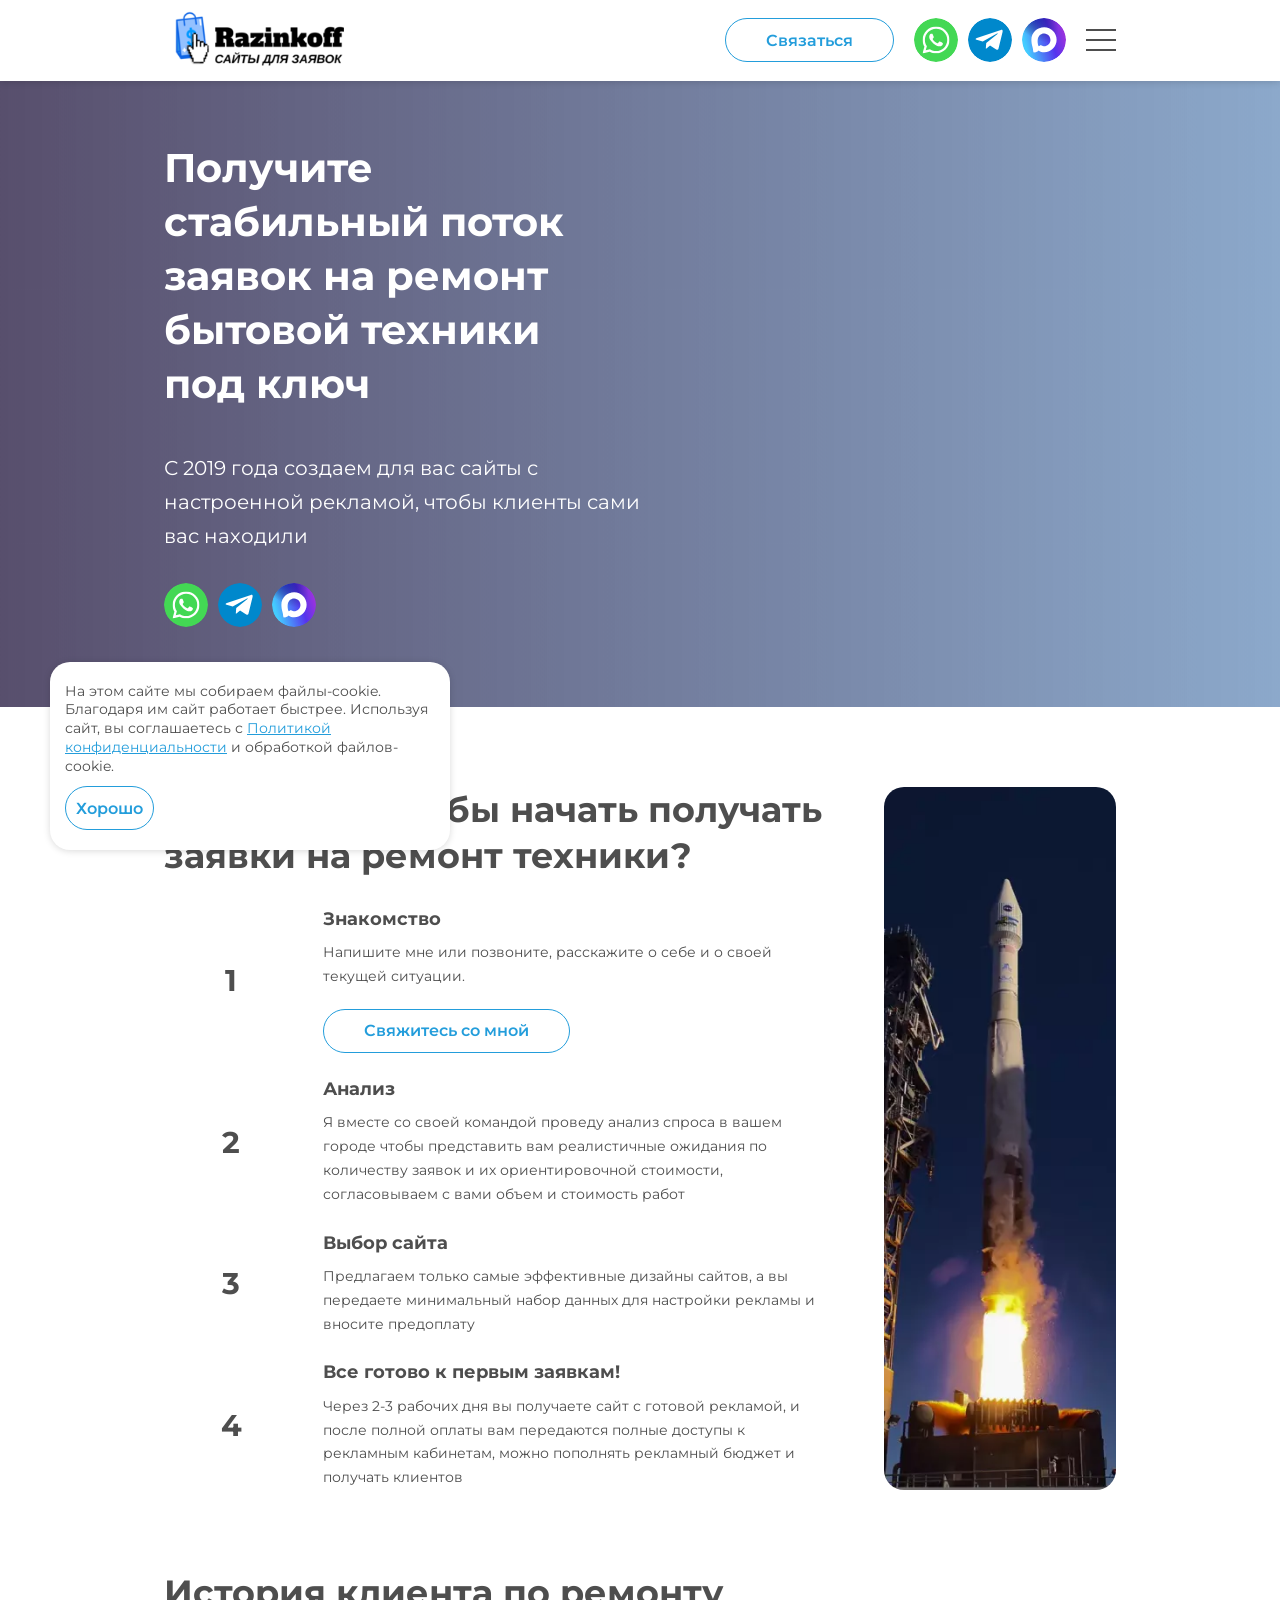
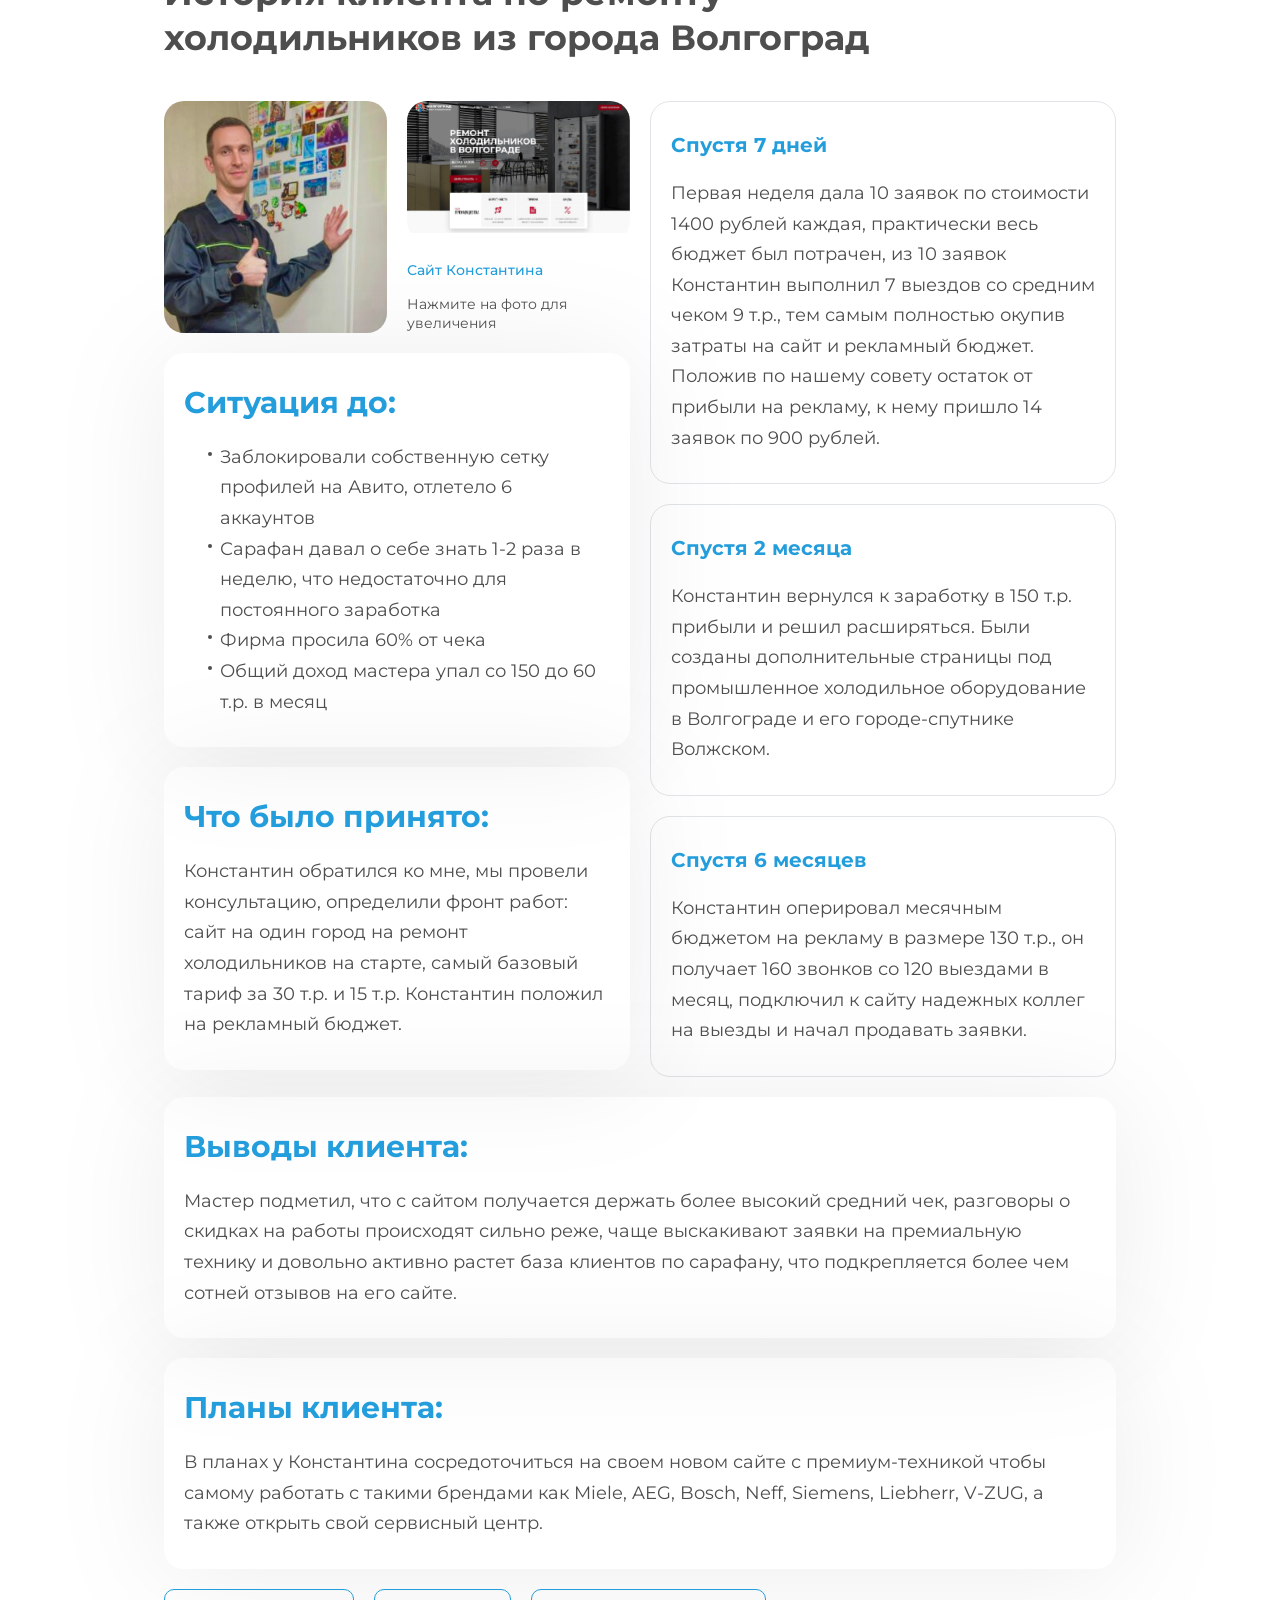
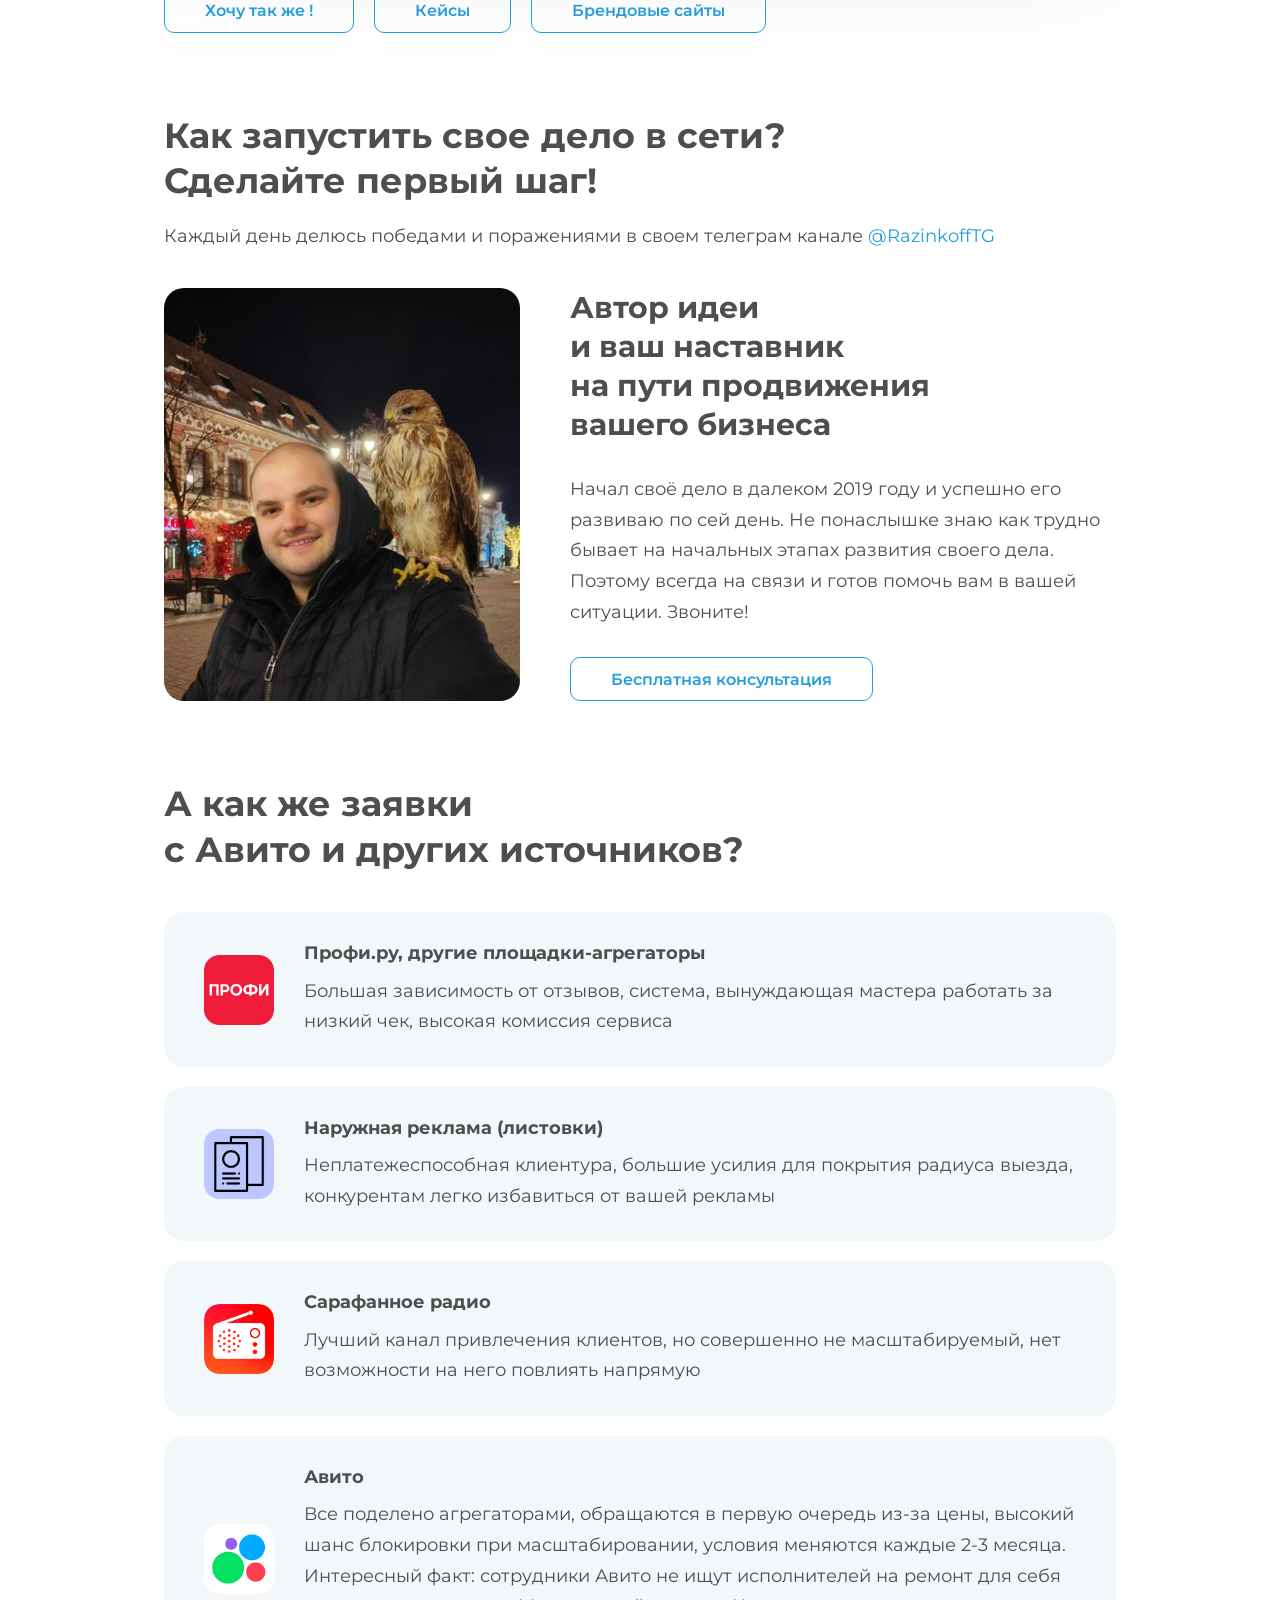
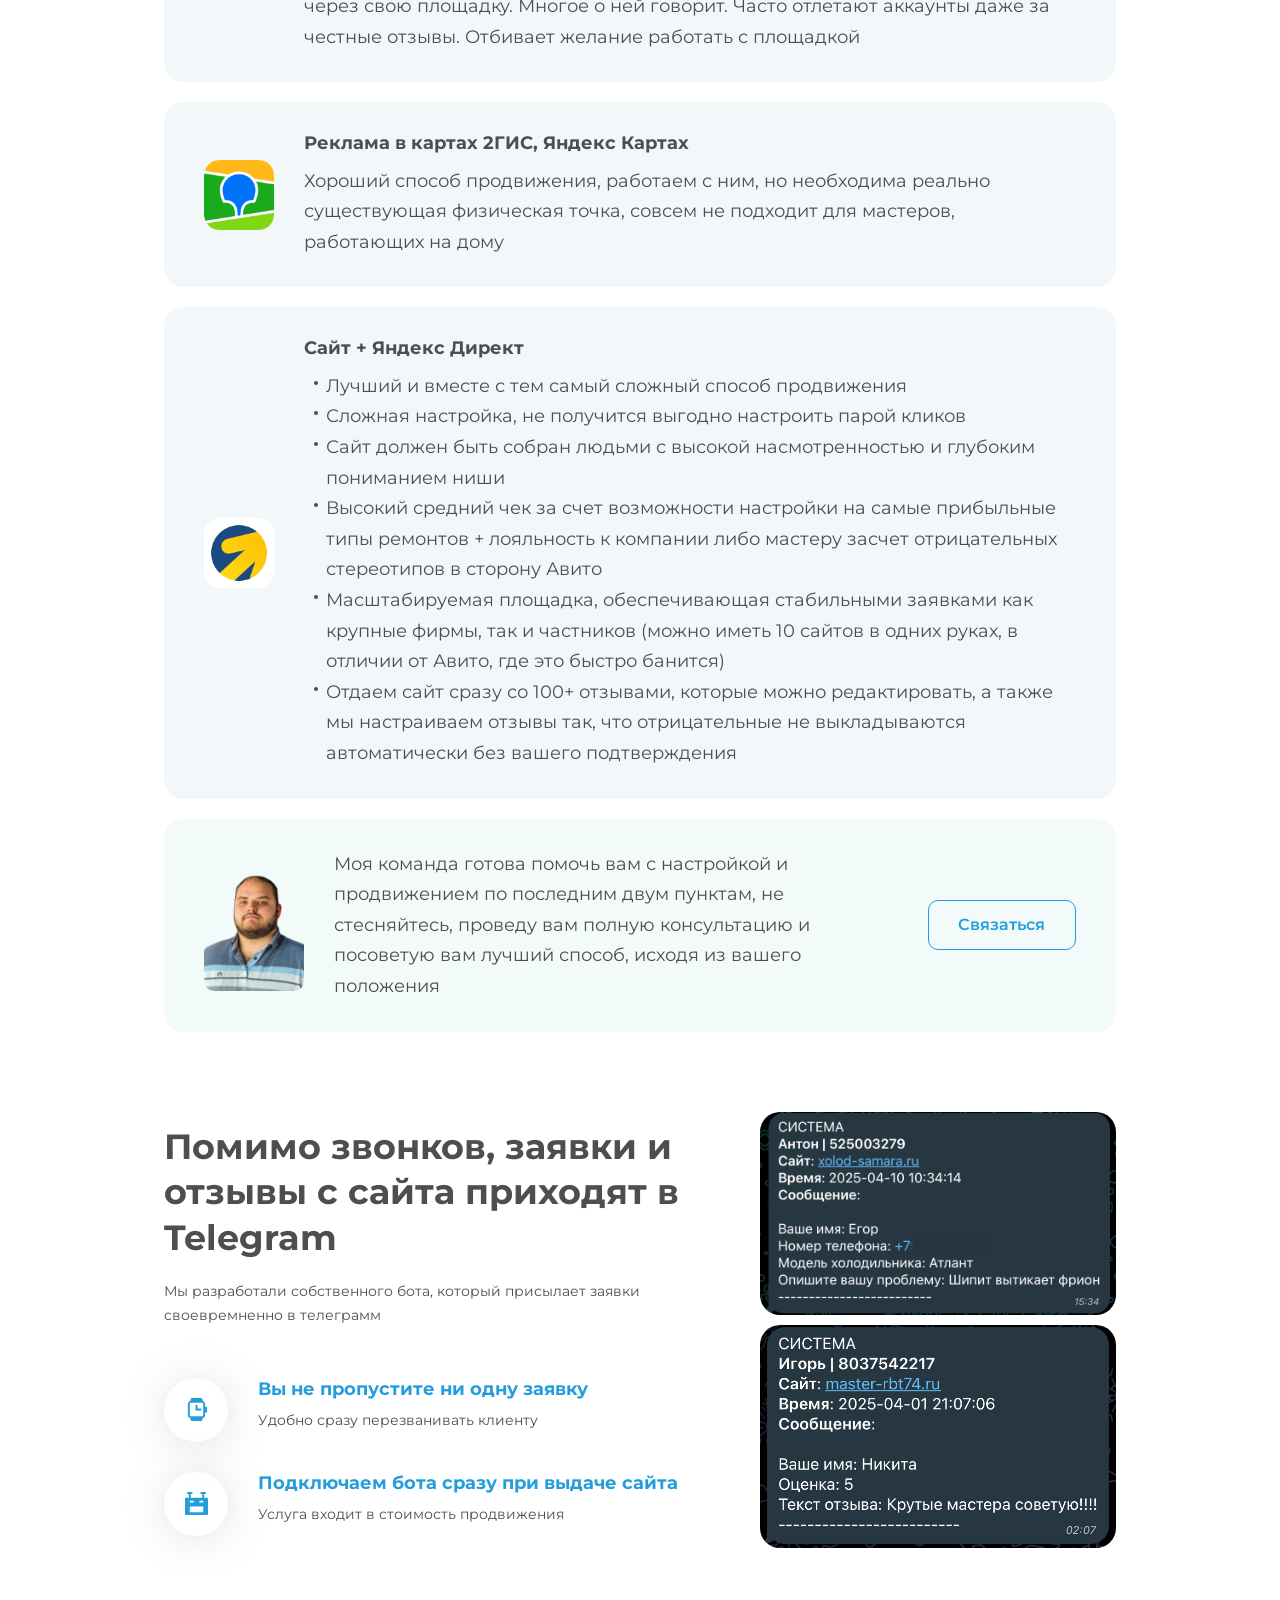
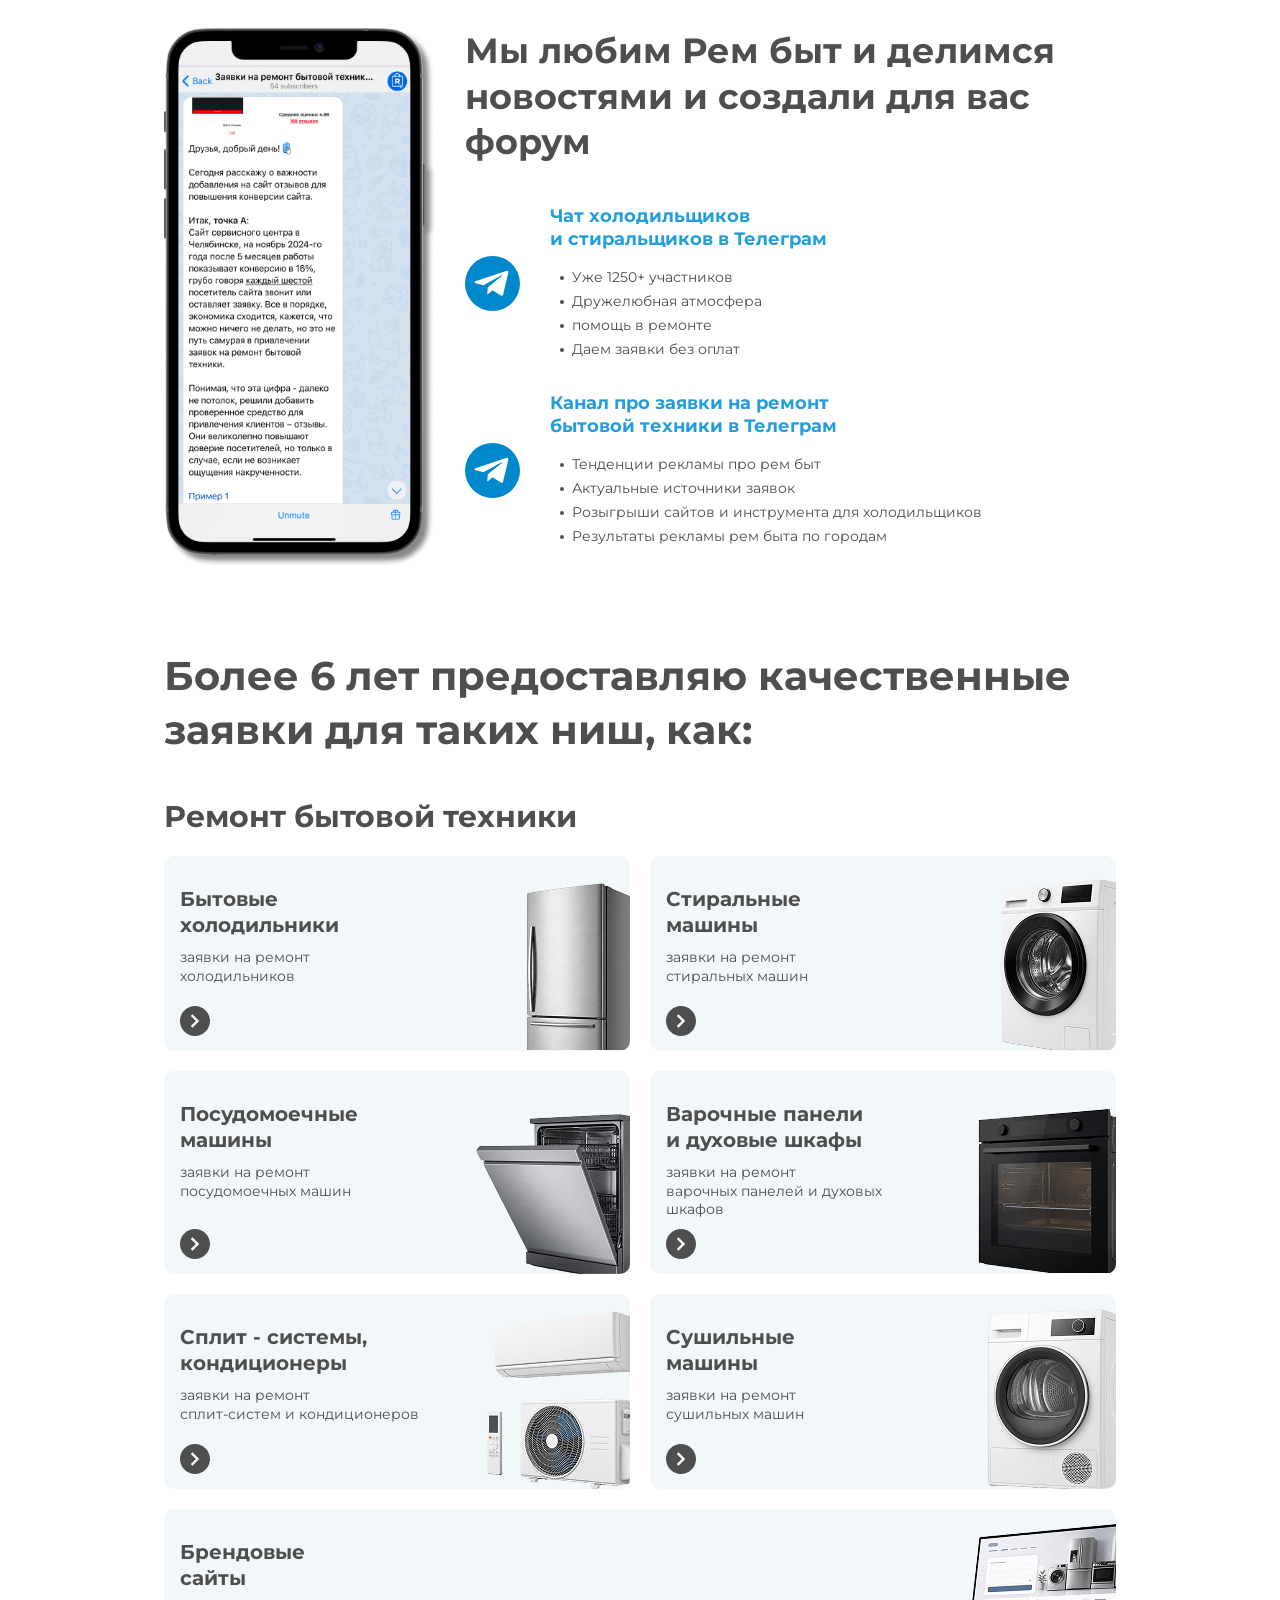
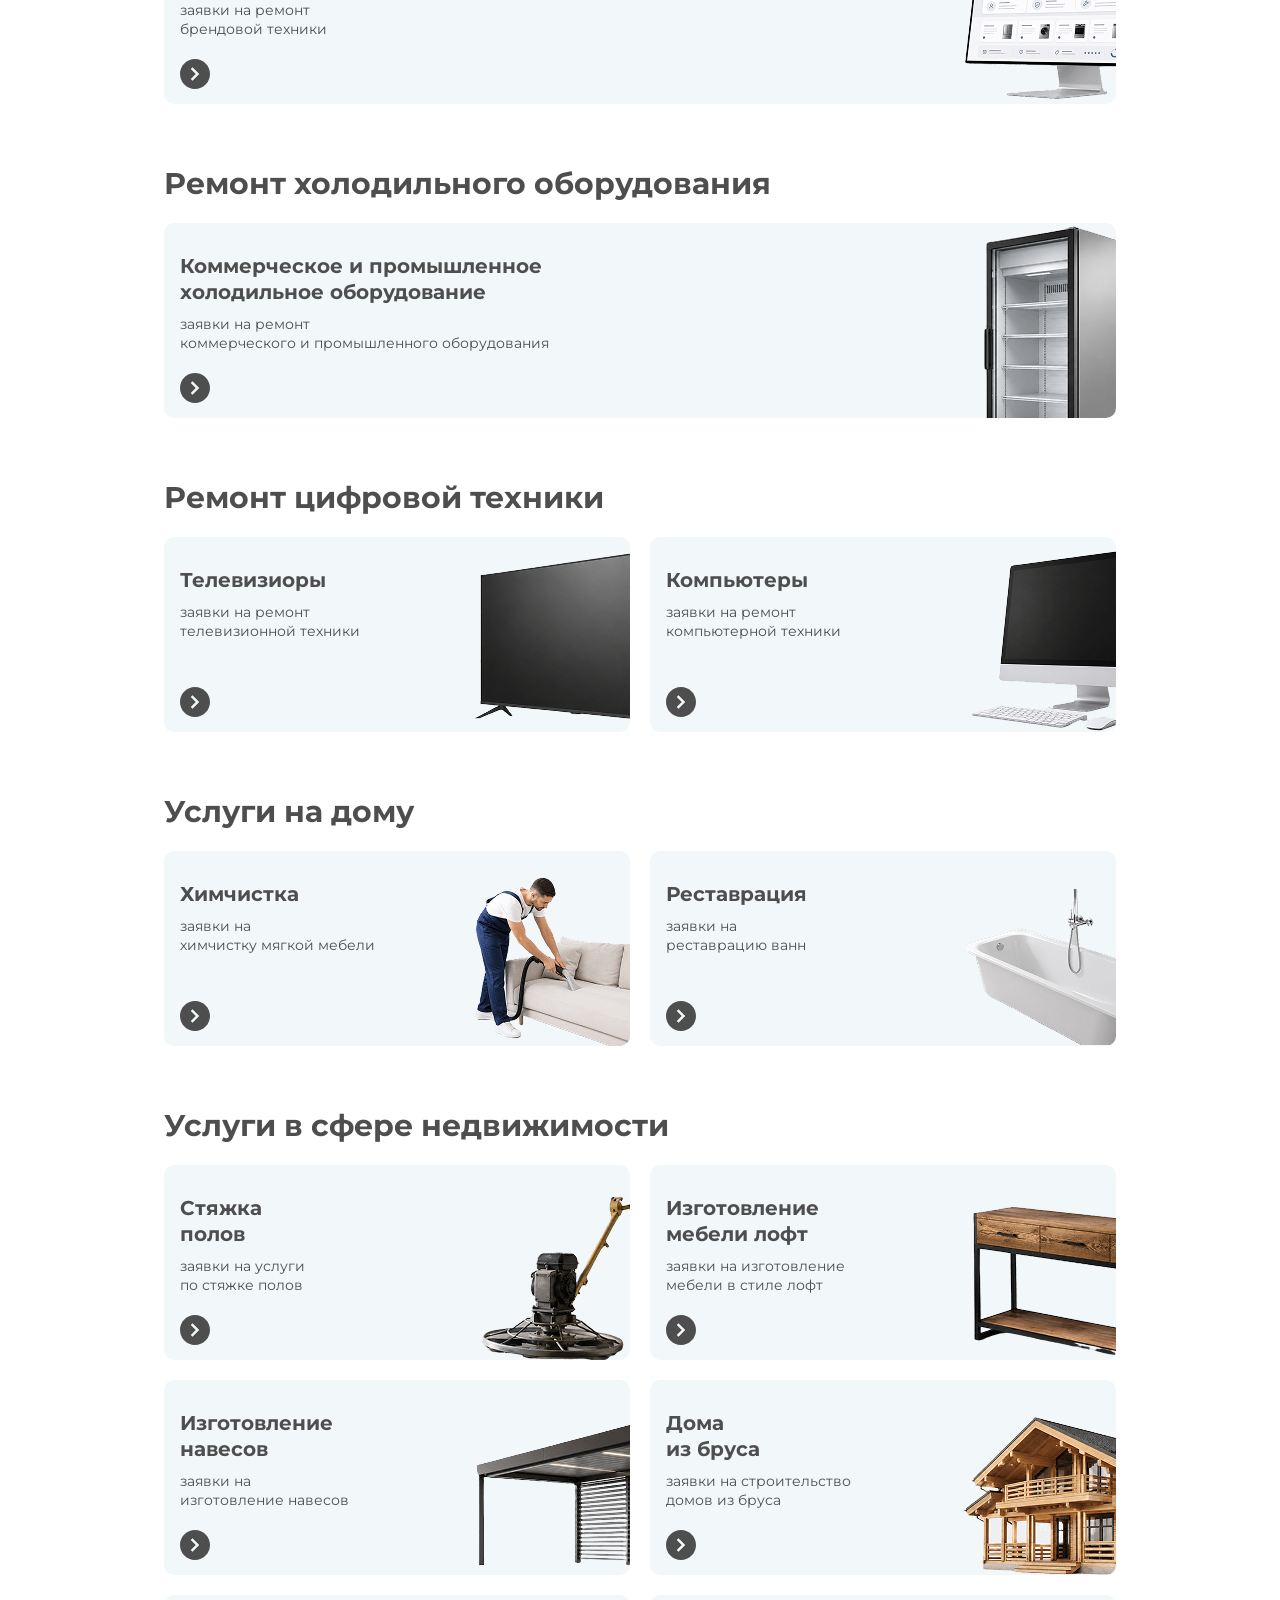
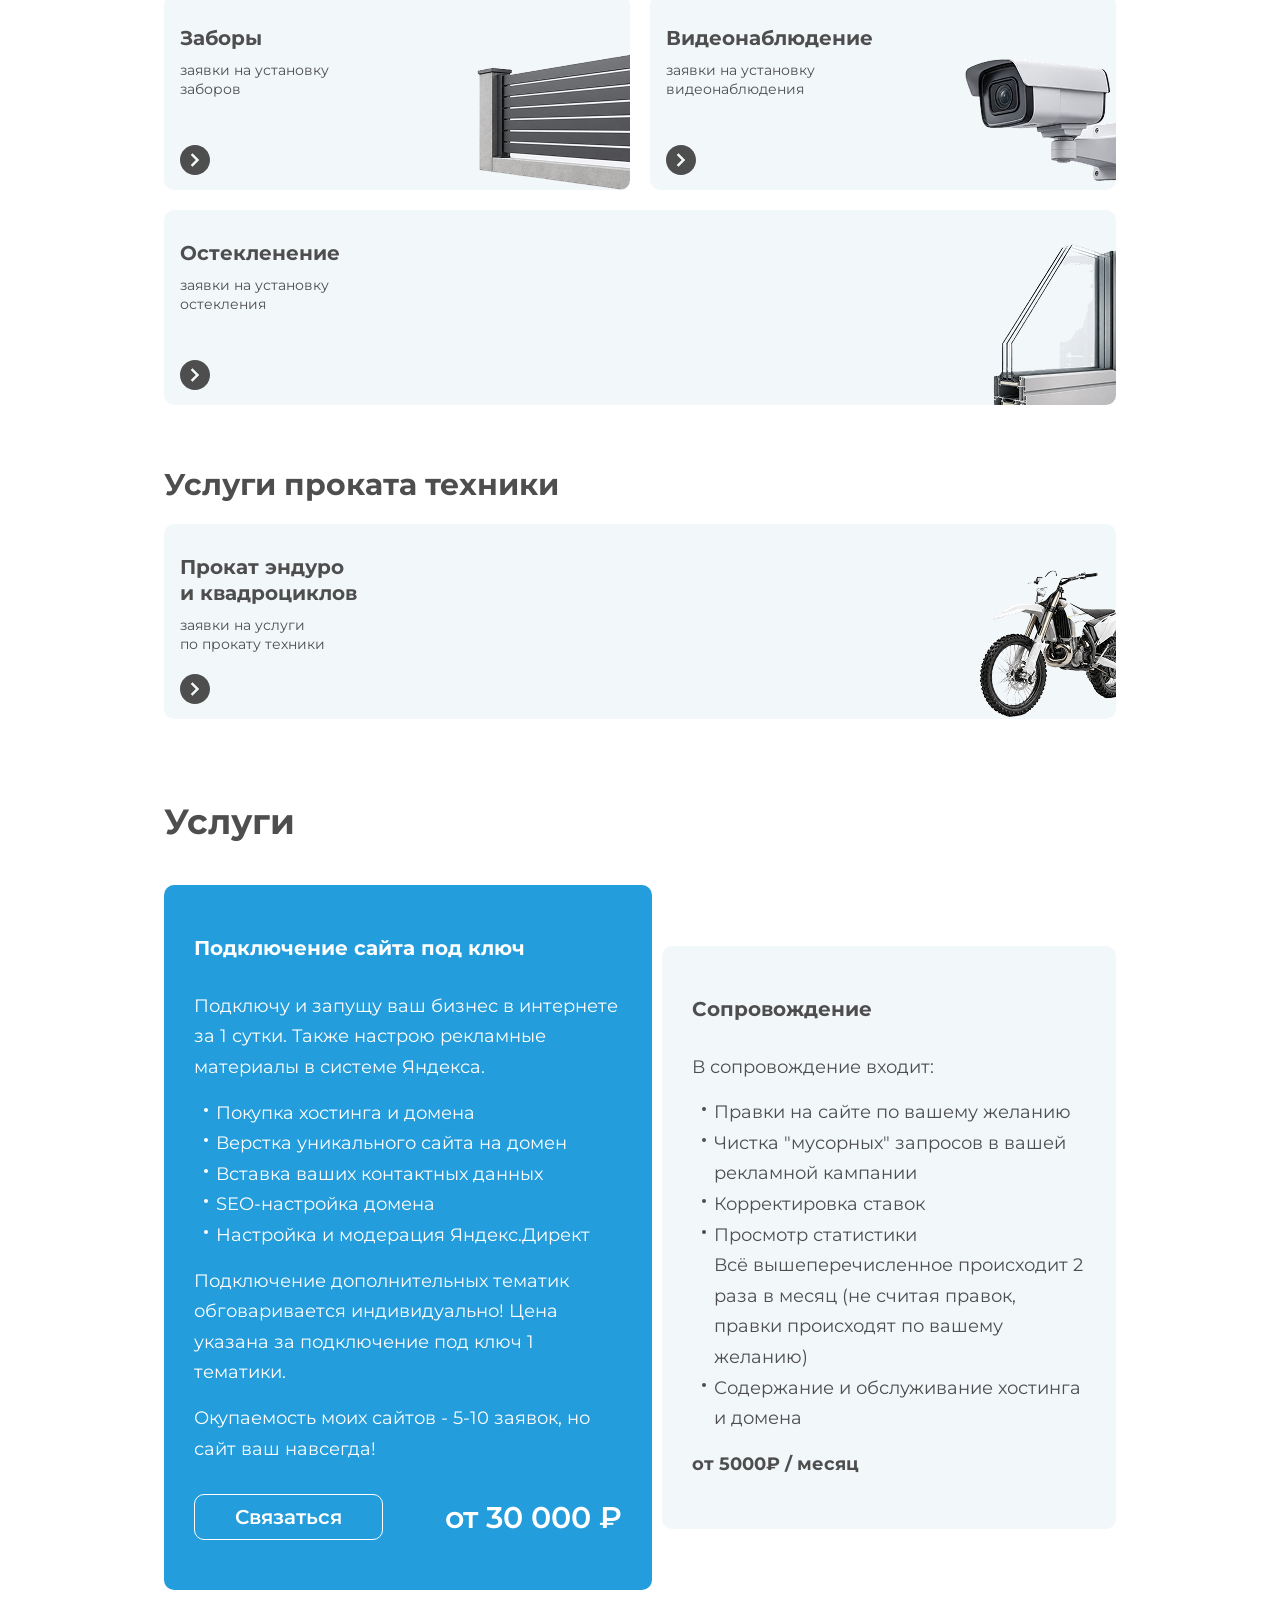
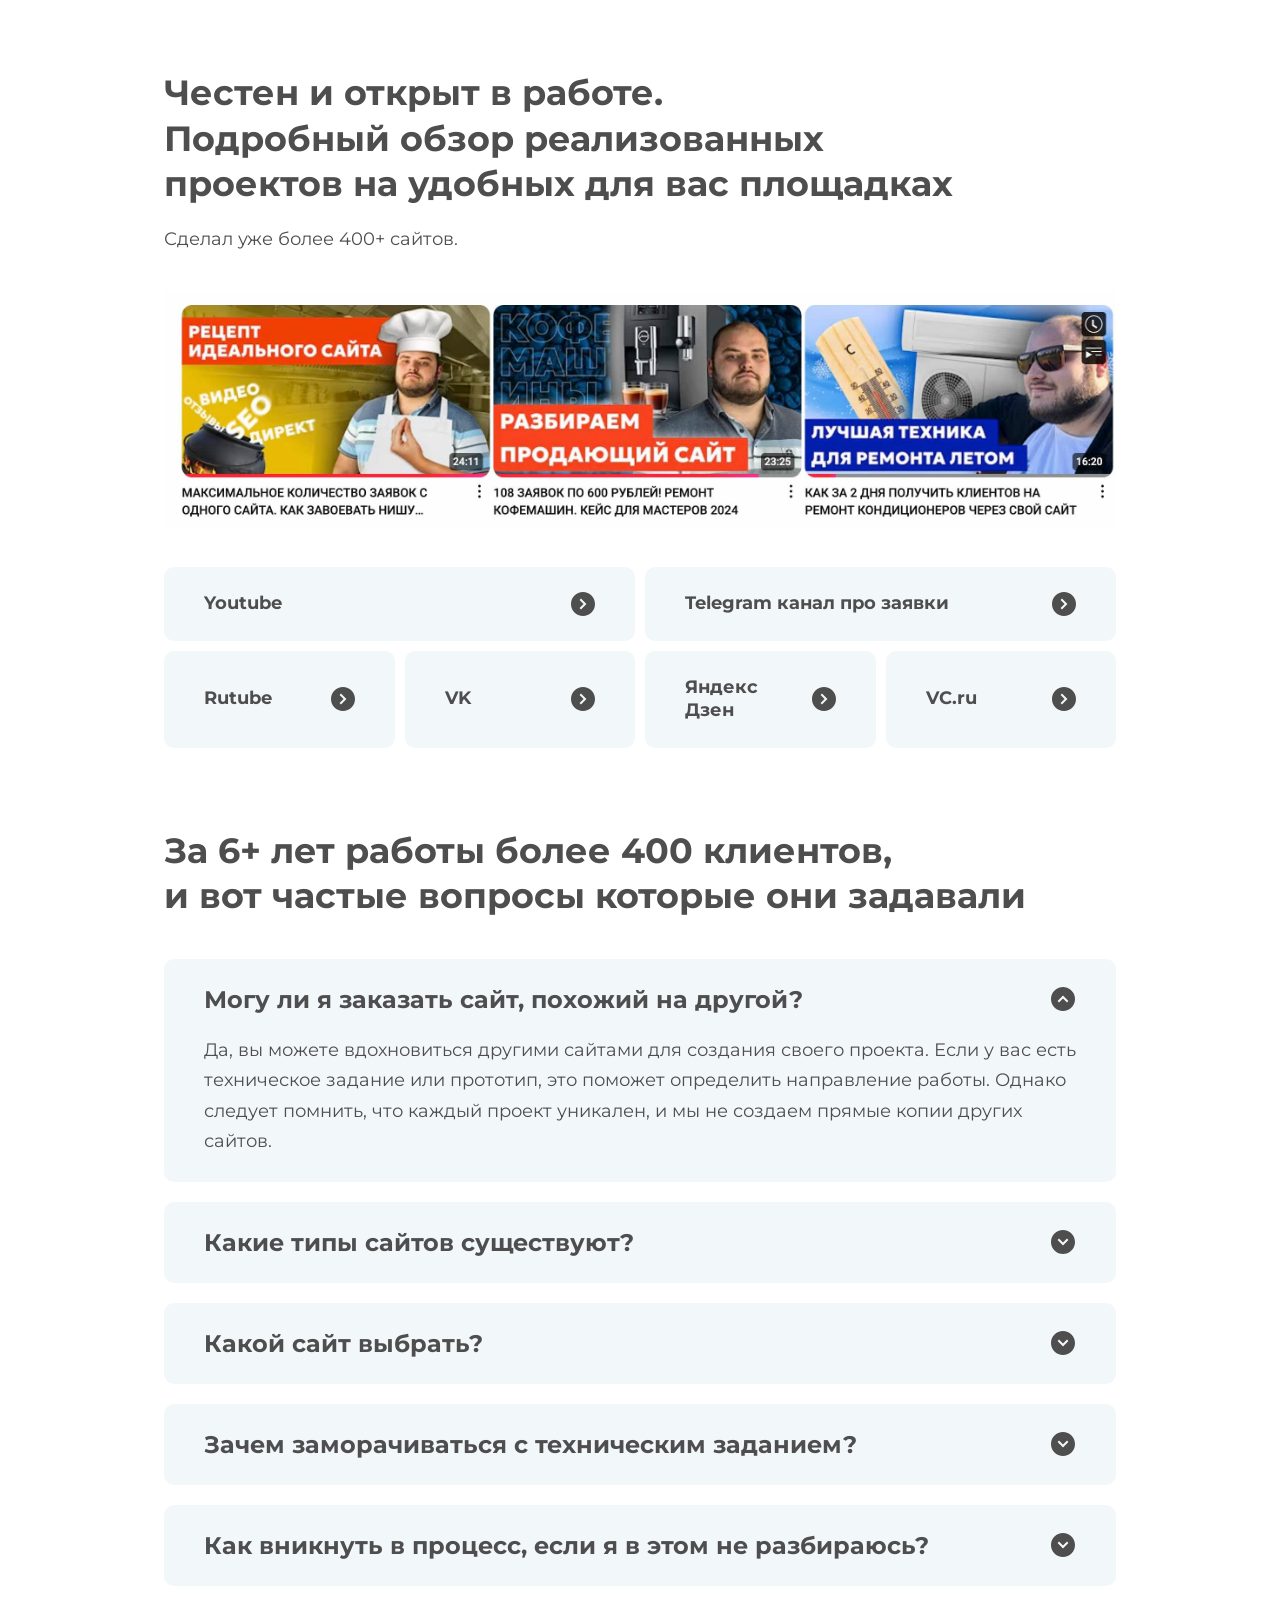
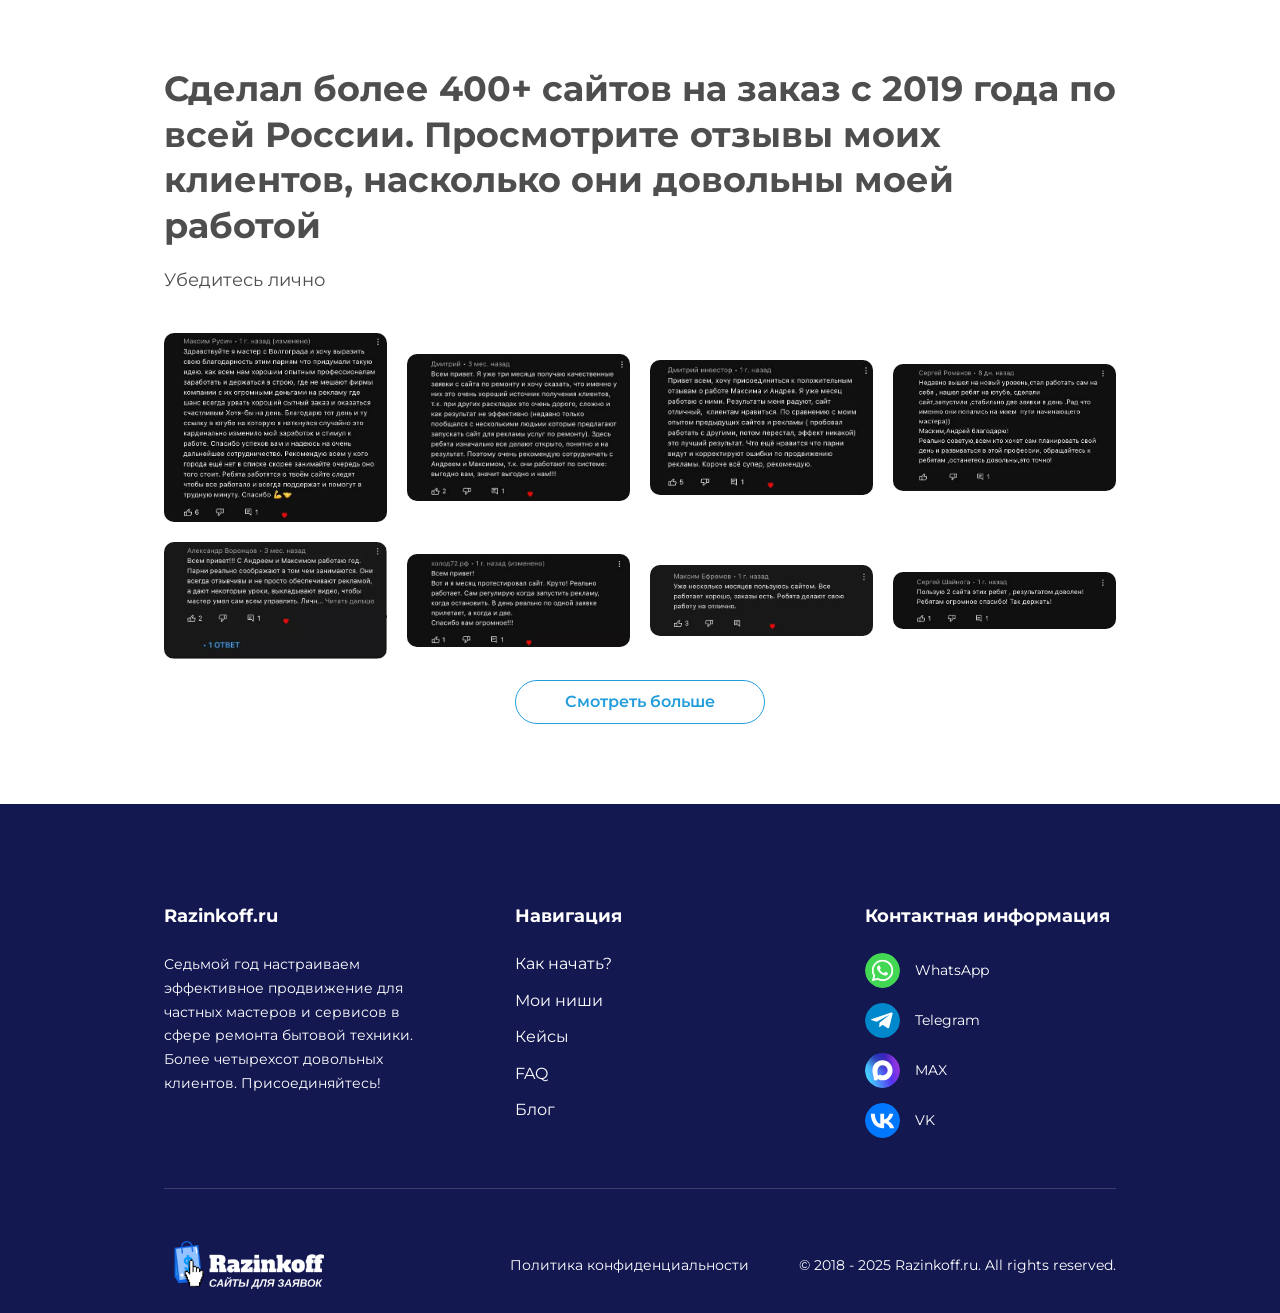
==== commit 76a6ea48: "add" ====
--- a/index.html
+++ b/index.html
@@ -99,13 +99,17 @@
 			<div class="container">
 				<div class="row">
 					<div class="main-hero__bg">
-						<picture>
-							<source srcset="img/hero-bg.jpg" media="(max-width: 390px)">
-							<img src="img/hero-bg.jpg" alt="#">
-						</picture>
+						<!-- <picture>
+							<source srcset="img/hero.png" media="(max-width: 390px)">
+							<img src="img/hero.png" alt="#">
+						</picture> -->
+						<video width="100%" height="100%" muted autoplay playsinline>
+							<source src="img/video-1.mp4" type="video/mp4">
+							Your browser does not support the video tag.
+						</video>
 					</div>
 					<div class="main-hero__wrapper">
-						<div class="main-hero__left">
+						<!-- <div class="main-hero__left">
 							<div class="main-hero__image">
 								<img src="img/hero-1.jpg" alt="#">
 							</div>
@@ -114,11 +118,11 @@
 								<a class="main-hero__phone fz-24 phone" href="tel:+79192826693">+7 919 282 66 93</a>
 							</div>
 							
-						</div>
+						</div> -->
 						<div class="main-hero__right">
 							<h1 class="h1">Получите стабильный поток заявок на ремонт бытовой техники<br> под ключ</h1>
 							<p class="main-hero__subtitle fz-24">
-								С 2019 года создаю для вас сайты с настроенной рекламой, чтобы клиенты сами вас находили
+								С 2019 года создаем для вас сайты с настроенной рекламой, чтобы клиенты сами вас находили
 							</p>
 							<ul class="socials">
 								<li>
@@ -502,14 +506,14 @@
 			<div class="container">
 				<div class="row">
 					<div class="section-title">
-						<h2 class="h2">Более 6 лет предоставляю качественные заявки для таких ниш, как:</h2>
+						<h2 class="h1">Более 6 лет предоставляю качественные заявки для таких ниш, как:</h2>
 					</div>
 					<div class="main-niches__groups">
 						<div class="main-niches__block">
-							<h3 class="h4">Ремонт бытовой техники</h3>
+							<h3 class="h3">Ремонт бытовой техники</h3>
 							<div class="list">
-								<a href="service.html" class="item button-link">
-									<h4 class="title">Бытовые холодильники</h4>
+								<a href="service.html" class="item button-link flex-33">
+									<h4 class="title">Бытовые<br> холодильники</h4>
 									<p class="subtitle fz-14">заявки на ремонт<br> холодильников</p>
 									<svg class="icon" xmlns="http://www.w3.org/2000/svg" xml:space="preserve" viewBox="0 0 24 24">
 										<path fill="currentColor" d="M12 0C5.383 0 0 5.383 0 12s5.383 12 12 12 12-5.383 12-12S18.617 0 12 0zm-2 17.414L8.586 16l4-4-4-4L10 6.586 15.414 12 10 17.414z" />
@@ -518,7 +522,7 @@
 										<img src="img/niches/Holodilniki.png" alt="#">
 									</div>
 								</a>
-								<a href="service.html" class="item button-link">
+								<a href="service.html" class="item button-link flex-33">
 									<h4 class="h6">Стиральные<br> машины</h4>
 									<p class="subtitle fz-14">заявки на ремонт<br> стиральных машин</p>
 									<svg class="icon" xmlns="http://www.w3.org/2000/svg" xml:space="preserve" viewBox="0 0 24 24">
@@ -528,8 +532,8 @@
 										<img src="img/niches/stiralka.png" alt="#">
 									</div>
 								</a>
-								<a href="service.html" class="item button-link">
-									<h4 class="h6">Посудомоечные машины</h4>
+								<a href="service.html" class="item button-link flex-33">
+									<h4 class="h6">Посудомоечные<br> машины</h4>
 									<p class="subtitle fz-14">заявки на ремонт<br> посудомоечных машин</p>
 									<svg class="icon" xmlns="http://www.w3.org/2000/svg" xml:space="preserve" viewBox="0 0 24 24">
 										<path fill="currentColor" d="M12 0C5.383 0 0 5.383 0 12s5.383 12 12 12 12-5.383 12-12S18.617 0 12 0zm-2 17.414L8.586 16l4-4-4-4L10 6.586 15.414 12 10 17.414z" />
@@ -538,9 +542,9 @@
 										<img src="img/niches/posudomoyka.png" alt="#">
 									</div>
 								</a>
-								<a href="service.html" class="item button-link">
-									<h4 class="h6">Варочные панели и духовые шкафы</h4>
-									<p class="subtitle fz-14">заявки на ремонт варочных панелей и духовых шкафов</p>
+								<a href="service.html" class="item button-link flex-33">
+									<h4 class="h6">Варочные панели<br> и духовые шкафы</h4>
+									<p class="subtitle fz-14">заявки на ремонт<br> варочных панелей и духовых шкафов</p>
 									<svg class="icon" xmlns="http://www.w3.org/2000/svg" xml:space="preserve" viewBox="0 0 24 24">
 										<path fill="currentColor" d="M12 0C5.383 0 0 5.383 0 12s5.383 12 12 12 12-5.383 12-12S18.617 0 12 0zm-2 17.414L8.586 16l4-4-4-4L10 6.586 15.414 12 10 17.414z" />
 									</svg>
@@ -548,8 +552,8 @@
 										<img src="img/niches/varochnie.png" alt="#">
 									</div>
 								</a>
-								<a href="service.html" class="item button-link">
-									<h4 class="h6">Сплит - системы, кондиционеры</h4>
+								<a href="service.html" class="item button-link flex-33">
+									<h4 class="h6">Сплит - системы,<br> кондиционеры</h4>
 									<p class="subtitle fz-14">заявки на ремонт<br> сплит-систем и кондиционеров</p>
 									<svg class="icon" xmlns="http://www.w3.org/2000/svg" xml:space="preserve" viewBox="0 0 24 24">
 										<path fill="currentColor" d="M12 0C5.383 0 0 5.383 0 12s5.383 12 12 12 12-5.383 12-12S18.617 0 12 0zm-2 17.414L8.586 16l4-4-4-4L10 6.586 15.414 12 10 17.414z" />
@@ -558,7 +562,7 @@
 										<img src="img/niches/kondicionery.png" alt="#">
 									</div>
 								</a>
-								<a href="service.html" class="item button-link">
+								<a href="service.html" class="item button-link flex-50">
 									<h4 class="h6">Сушильные<br> машины</h4>
 									<p class="subtitle fz-14">заявки на ремонт<br> сушильных машин</p>
 									<svg class="icon" xmlns="http://www.w3.org/2000/svg" xml:space="preserve" viewBox="0 0 24 24">
@@ -568,7 +572,7 @@
 										<img src="img/niches/sushilnie.png" alt="#">
 									</div>
 								</a>
-								<a href="service.html" class="item button-link">
+								<a href="service.html" class="item button-link flex-50">
 									<h4 class="h6">Брендовые<br> сайты</h4>
 									<p class="subtitle fz-14">заявки на ремонт<br> брендовой техники</p>
 									<svg class="icon" xmlns="http://www.w3.org/2000/svg" xml:space="preserve" viewBox="0 0 24 24">
@@ -580,153 +584,158 @@
 								</a>
 							</div>
 						</div>
-						<div class="main-niches__group">
-							<h3 class="h4">Ремонт бытовой техники</h3>
+						<div class="main-niches__block">
+							<h3 class="h3">Ремонт холодильного оборудования</h3>
 							<div class="list">
 								<a href="service.html" class="item button-link flex-100">
-									<h4 class="h6">Бытовые холодильники</h4>
-									<svg xmlns="http://www.w3.org/2000/svg" xml:space="preserve" viewBox="0 0 24 24">
-										<path fill="currentColor" d="M12 0C5.383 0 0 5.383 0 12s5.383 12 12 12 12-5.383 12-12S18.617 0 12 0zm-2 17.414L8.586 16l4-4-4-4L10 6.586 15.414 12 10 17.414z" />
-									</svg>
-								</a>
-								<a href="service.html" class="item button-link flex-100">
-									<h4 class="h6">Стиральные машины</h4>
-									<svg xmlns="http://www.w3.org/2000/svg" xml:space="preserve" viewBox="0 0 24 24">
-										<path fill="currentColor" d="M12 0C5.383 0 0 5.383 0 12s5.383 12 12 12 12-5.383 12-12S18.617 0 12 0zm-2 17.414L8.586 16l4-4-4-4L10 6.586 15.414 12 10 17.414z" />
-									</svg>
-								</a>
+									<h4 class="h6">Коммерческое и промышленное<br> холодильное оборудование</h4>
+									<p class="subtitle fz-14">заявки на ремонт<br> коммерческого и промышленного оборудования</p>
+									<svg class="icon" xmlns="http://www.w3.org/2000/svg" xml:space="preserve" viewBox="0 0 24 24">
+										<path fill="currentColor" d="M12 0C5.383 0 0 5.383 0 12s5.383 12 12 12 12-5.383 12-12S18.617 0 12 0zm-2 17.414L8.586 16l4-4-4-4L10 6.586 15.414 12 10 17.414z" />
+									</svg>
+									<div class="image">
+										<img src="img/niches/promishlennoe.png" alt="#">
+									</div>
+								</a>
+							</div>
+						</div>
+						<div class="main-niches__block">
+							<h3 class="h3">Ремонт цифровой техники</h3>
+							<div class="list">
 								<a href="service.html" class="item button-link flex-50">
-									<h4 class="h6">Посудомоечные машины</h4>
-									<svg xmlns="http://www.w3.org/2000/svg" xml:space="preserve" viewBox="0 0 24 24">
-										<path fill="currentColor" d="M12 0C5.383 0 0 5.383 0 12s5.383 12 12 12 12-5.383 12-12S18.617 0 12 0zm-2 17.414L8.586 16l4-4-4-4L10 6.586 15.414 12 10 17.414z" />
-									</svg>
+									<h4 class="h6">Телевизиоры</h4>
+									<p class="subtitle fz-14">заявки на ремонт<br> телевизионной техники</p>
+									<svg class="icon" xmlns="http://www.w3.org/2000/svg" xml:space="preserve" viewBox="0 0 24 24">
+										<path fill="currentColor" d="M12 0C5.383 0 0 5.383 0 12s5.383 12 12 12 12-5.383 12-12S18.617 0 12 0zm-2 17.414L8.586 16l4-4-4-4L10 6.586 15.414 12 10 17.414z" />
+									</svg>
+									<div class="image">
+										<img src="img/niches/televizory.png" alt="#">
+									</div>
 								</a>
 								<a href="service.html" class="item button-link flex-50">
-									<h4 class="h6">Варочные панели и духовые шкафы</h4>
-									<svg xmlns="http://www.w3.org/2000/svg" xml:space="preserve" viewBox="0 0 24 24">
-										<path fill="currentColor" d="M12 0C5.383 0 0 5.383 0 12s5.383 12 12 12 12-5.383 12-12S18.617 0 12 0zm-2 17.414L8.586 16l4-4-4-4L10 6.586 15.414 12 10 17.414z" />
-									</svg>
-								</a>
+									<h4 class="h6">Компьютеры</h4>
+									<p class="subtitle fz-14">заявки на ремонт<br> компьютерной техники</p>
+									<svg class="icon" xmlns="http://www.w3.org/2000/svg" xml:space="preserve" viewBox="0 0 24 24">
+										<path fill="currentColor" d="M12 0C5.383 0 0 5.383 0 12s5.383 12 12 12 12-5.383 12-12S18.617 0 12 0zm-2 17.414L8.586 16l4-4-4-4L10 6.586 15.414 12 10 17.414z" />
+									</svg>
+									<div class="image">
+										<img src="img/niches/kompyutery.png" alt="#">
+									</div>
+								</a>
+							</div>
+						</div>
+						<div class="main-niches__block">
+							<h3 class="h3">Услуги на дому</h3>
+							<div class="list">
 								<a href="service.html" class="item button-link flex-50">
-									<h4 class="h6">Сплит - системы, кондиционеры</h4>
-									<svg xmlns="http://www.w3.org/2000/svg" xml:space="preserve" viewBox="0 0 24 24">
-										<path fill="currentColor" d="M12 0C5.383 0 0 5.383 0 12s5.383 12 12 12 12-5.383 12-12S18.617 0 12 0zm-2 17.414L8.586 16l4-4-4-4L10 6.586 15.414 12 10 17.414z" />
-									</svg>
+									<h4 class="h6">Химчистка</h4>
+									<p class="subtitle fz-14">заявки на<br> химчистку мягкой мебели</p>
+									<svg class="icon" xmlns="http://www.w3.org/2000/svg" xml:space="preserve" viewBox="0 0 24 24">
+										<path fill="currentColor" d="M12 0C5.383 0 0 5.383 0 12s5.383 12 12 12 12-5.383 12-12S18.617 0 12 0zm-2 17.414L8.586 16l4-4-4-4L10 6.586 15.414 12 10 17.414z" />
+									</svg>
+									<div class="image">
+										<img src="img/niches/himchistka.png" alt="#">
+									</div>
 								</a>
 								<a href="service.html" class="item button-link flex-50">
-									<h4 class="h6">Сушильные машины</h4>
-									<svg xmlns="http://www.w3.org/2000/svg" xml:space="preserve" viewBox="0 0 24 24">
-										<path fill="currentColor" d="M12 0C5.383 0 0 5.383 0 12s5.383 12 12 12 12-5.383 12-12S18.617 0 12 0zm-2 17.414L8.586 16l4-4-4-4L10 6.586 15.414 12 10 17.414z" />
-									</svg>
-								</a>
-								<a href="service.html" class="item button-link flex-100">
-									<h4 class="h6">Брендовые сайты</h4>
-									<svg xmlns="http://www.w3.org/2000/svg" xml:space="preserve" viewBox="0 0 24 24">
-										<path fill="currentColor" d="M12 0C5.383 0 0 5.383 0 12s5.383 12 12 12 12-5.383 12-12S18.617 0 12 0zm-2 17.414L8.586 16l4-4-4-4L10 6.586 15.414 12 10 17.414z" />
-									</svg>
-								</a>
-							</div>
-						</div>
-						<div class="main-niches__group">
-							<h3 class="h4">Ремонт холодильного оборудования</h3>
+									<h4 class="h6">Реставрация</h4>
+									<p class="subtitle fz-14">заявки на<br> реставрацию ванн</p>
+									<svg class="icon" xmlns="http://www.w3.org/2000/svg" xml:space="preserve" viewBox="0 0 24 24">
+										<path fill="currentColor" d="M12 0C5.383 0 0 5.383 0 12s5.383 12 12 12 12-5.383 12-12S18.617 0 12 0zm-2 17.414L8.586 16l4-4-4-4L10 6.586 15.414 12 10 17.414z" />
+									</svg>
+									<div class="image">
+										<img src="img/niches/restavraciya.png" alt="#">
+									</div>
+								</a>
+							</div>
+						</div>
+						<div class="main-niches__block">
+							<h3 class="h3">Услуги в сфере недвижимости</h3>
+							<div class="list">
+								<a href="service.html" class="item button-link flex-50">
+									<h4 class="h6">Стяжка<br> полов</h4>
+									<p class="subtitle fz-14">заявки на услуги<br> по стяжке полов</p>
+									<svg class="icon" xmlns="http://www.w3.org/2000/svg" xml:space="preserve" viewBox="0 0 24 24">
+										<path fill="currentColor" d="M12 0C5.383 0 0 5.383 0 12s5.383 12 12 12 12-5.383 12-12S18.617 0 12 0zm-2 17.414L8.586 16l4-4-4-4L10 6.586 15.414 12 10 17.414z" />
+									</svg>
+									<div class="image">
+										<img src="img/niches/styajka polov.png" alt="#">
+									</div>
+								</a>
+								<a href="service.html" class="item button-link flex-50">
+									<h4 class="h6">Изготовление<br> мебели лофт</h4>
+									<p class="subtitle fz-14">заявки на изготовление<br> мебели в стиле лофт</p>
+									<svg class="icon" xmlns="http://www.w3.org/2000/svg" xml:space="preserve" viewBox="0 0 24 24">
+										<path fill="currentColor" d="M12 0C5.383 0 0 5.383 0 12s5.383 12 12 12 12-5.383 12-12S18.617 0 12 0zm-2 17.414L8.586 16l4-4-4-4L10 6.586 15.414 12 10 17.414z" />
+									</svg>
+									<div class="image">
+										<img src="img/niches/izgotovlenie mebeli loft.png" alt="#">
+									</div>
+								</a>
+								<a href="service.html" class="item button-link flex-50">
+									<h4 class="h6">Изготовление<br> навесов</h4>
+									<p class="subtitle fz-14">заявки на<br> изготовление навесов</p>
+									<svg class="icon" xmlns="http://www.w3.org/2000/svg" xml:space="preserve" viewBox="0 0 24 24">
+										<path fill="currentColor" d="M12 0C5.383 0 0 5.383 0 12s5.383 12 12 12 12-5.383 12-12S18.617 0 12 0zm-2 17.414L8.586 16l4-4-4-4L10 6.586 15.414 12 10 17.414z" />
+									</svg>
+									<div class="image">
+										<img src="img/niches/navesi.png" alt="#">
+									</div>
+								</a>
+								<a href="service.html" class="item button-link flex-50">
+									<h4 class="h6">Дома<br> из бруса</h4>
+									<p class="subtitle fz-14">заявки на строительство<br> домов из бруса</p>
+									<svg class="icon" xmlns="http://www.w3.org/2000/svg" xml:space="preserve" viewBox="0 0 24 24">
+										<path fill="currentColor" d="M12 0C5.383 0 0 5.383 0 12s5.383 12 12 12 12-5.383 12-12S18.617 0 12 0zm-2 17.414L8.586 16l4-4-4-4L10 6.586 15.414 12 10 17.414z" />
+									</svg>
+									<div class="image">
+										<img src="img/niches/stroitelstvo domov.png" alt="#">
+									</div>
+								</a>
+								<a href="service.html" class="item button-link flex-33">
+									<h4 class="h6">Заборы</h4>
+									<p class="subtitle fz-14">заявки на установку<br> заборов</p>
+									<svg class="icon" xmlns="http://www.w3.org/2000/svg" xml:space="preserve" viewBox="0 0 24 24">
+										<path fill="currentColor" d="M12 0C5.383 0 0 5.383 0 12s5.383 12 12 12 12-5.383 12-12S18.617 0 12 0zm-2 17.414L8.586 16l4-4-4-4L10 6.586 15.414 12 10 17.414z" />
+									</svg>
+									<div class="image">
+										<img src="img/niches/zabory.png" alt="#">
+									</div>
+								</a>
+								<a href="service.html" class="item button-link flex-33">
+									<h4 class="h6">Видеонаблюдение</h4>
+									<p class="subtitle fz-14">заявки на установку<br> видеонаблюдения</p>
+									<svg class="icon" xmlns="http://www.w3.org/2000/svg" xml:space="preserve" viewBox="0 0 24 24">
+										<path fill="currentColor" d="M12 0C5.383 0 0 5.383 0 12s5.383 12 12 12 12-5.383 12-12S18.617 0 12 0zm-2 17.414L8.586 16l4-4-4-4L10 6.586 15.414 12 10 17.414z" />
+									</svg>
+									<div class="image">
+										<img src="img/niches/videonabludenie.png" alt="#">
+									</div>
+								</a>
+								<a href="service.html" class="item button-link flex-33">
+									<h4 class="h6">Остекленение</h4>
+									<p class="subtitle fz-14">заявки на установку<br> остекления</p>
+									<svg class="icon" xmlns="http://www.w3.org/2000/svg" xml:space="preserve" viewBox="0 0 24 24">
+										<path fill="currentColor" d="M12 0C5.383 0 0 5.383 0 12s5.383 12 12 12 12-5.383 12-12S18.617 0 12 0zm-2 17.414L8.586 16l4-4-4-4L10 6.586 15.414 12 10 17.414z" />
+									</svg>
+									<div class="image">
+										<img src="img/niches/osteklenenie.png" alt="#">
+									</div>
+								</a>
+							</div>
+						</div>
+						<div class="main-niches__block">
+							<h3 class="h3">Услуги проката техники</h3>
 							<div class="list">
 								<a href="service.html" class="item button-link flex-100">
-									<h4 class="h6">Коммерческое и промышленное холодильное оборудование</h4>
-									<svg xmlns="http://www.w3.org/2000/svg" xml:space="preserve" viewBox="0 0 24 24">
-										<path fill="currentColor" d="M12 0C5.383 0 0 5.383 0 12s5.383 12 12 12 12-5.383 12-12S18.617 0 12 0zm-2 17.414L8.586 16l4-4-4-4L10 6.586 15.414 12 10 17.414z" />
-									</svg>
-								</a>
-							</div>
-						</div>
-						<div class="main-niches__group">
-							<h3 class="h4">Ремонт цифровой техники</h3>
-							<div class="list">
-								<a href="service.html" class="item button-link flex-50">
-									<h4 class="h6">Телевизионная техника</h4>
-									<svg xmlns="http://www.w3.org/2000/svg" xml:space="preserve" viewBox="0 0 24 24">
-										<path fill="currentColor" d="M12 0C5.383 0 0 5.383 0 12s5.383 12 12 12 12-5.383 12-12S18.617 0 12 0zm-2 17.414L8.586 16l4-4-4-4L10 6.586 15.414 12 10 17.414z" />
-									</svg>
-								</a>
-								<a href="service.html" class="item button-link flex-50">
-									<h4 class="h6">Компьютерная техника</h4>
-									<svg xmlns="http://www.w3.org/2000/svg" xml:space="preserve" viewBox="0 0 24 24">
-										<path fill="currentColor" d="M12 0C5.383 0 0 5.383 0 12s5.383 12 12 12 12-5.383 12-12S18.617 0 12 0zm-2 17.414L8.586 16l4-4-4-4L10 6.586 15.414 12 10 17.414z" />
-									</svg>
-								</a>
-							</div>
-						</div>
-						<div class="main-niches__group">
-							<h3 class="h4">Услуги на дому</h3>
-							<div class="list">
-								<a href="service.html" class="item button-link flex-50">
-									<h4 class="h6">Химчистка мягкой мебели</h4>
-									<svg xmlns="http://www.w3.org/2000/svg" xml:space="preserve" viewBox="0 0 24 24">
-										<path fill="currentColor" d="M12 0C5.383 0 0 5.383 0 12s5.383 12 12 12 12-5.383 12-12S18.617 0 12 0zm-2 17.414L8.586 16l4-4-4-4L10 6.586 15.414 12 10 17.414z" />
-									</svg>
-								</a>
-								<a href="service.html" class="item button-link flex-50">
-									<h4 class="h6">Реставрация ванн</h4>
-									<svg xmlns="http://www.w3.org/2000/svg" xml:space="preserve" viewBox="0 0 24 24">
-										<path fill="currentColor" d="M12 0C5.383 0 0 5.383 0 12s5.383 12 12 12 12-5.383 12-12S18.617 0 12 0zm-2 17.414L8.586 16l4-4-4-4L10 6.586 15.414 12 10 17.414z" />
-									</svg>
-								</a>
-							</div>
-						</div>
-						<div class="main-niches__group">
-							<h3 class="h4">Услуги в сфере недвижимости</h3>
-							<div class="list">
-								<a href="service.html" class="item button-link flex-50">
-									<h4 class="h6">Стяжка мебели</h4>
-									<svg xmlns="http://www.w3.org/2000/svg" xml:space="preserve" viewBox="0 0 24 24">
-										<path fill="currentColor" d="M12 0C5.383 0 0 5.383 0 12s5.383 12 12 12 12-5.383 12-12S18.617 0 12 0zm-2 17.414L8.586 16l4-4-4-4L10 6.586 15.414 12 10 17.414z" />
-									</svg>
-								</a>
-								<a href="service.html" class="item button-link flex-50">
-									<h4 class="h6">Изготовление мебели лофт</h4>
-									<svg xmlns="http://www.w3.org/2000/svg" xml:space="preserve" viewBox="0 0 24 24">
-										<path fill="currentColor" d="M12 0C5.383 0 0 5.383 0 12s5.383 12 12 12 12-5.383 12-12S18.617 0 12 0zm-2 17.414L8.586 16l4-4-4-4L10 6.586 15.414 12 10 17.414z" />
-									</svg>
-								</a>
-								<a href="service.html" class="item button-link flex-50">
-									<h4 class="h6">Строительство домов из бруса</h4>
-									<svg xmlns="http://www.w3.org/2000/svg" xml:space="preserve" viewBox="0 0 24 24">
-										<path fill="currentColor" d="M12 0C5.383 0 0 5.383 0 12s5.383 12 12 12 12-5.383 12-12S18.617 0 12 0zm-2 17.414L8.586 16l4-4-4-4L10 6.586 15.414 12 10 17.414z" />
-									</svg>
-								</a>
-								<a href="service.html" class="item button-link flex-50">
-									<h4 class="h6">Изготовление навесов</h4>
-									<svg xmlns="http://www.w3.org/2000/svg" xml:space="preserve" viewBox="0 0 24 24">
-										<path fill="currentColor" d="M12 0C5.383 0 0 5.383 0 12s5.383 12 12 12 12-5.383 12-12S18.617 0 12 0zm-2 17.414L8.586 16l4-4-4-4L10 6.586 15.414 12 10 17.414z" />
-									</svg>
-								</a>
-								<a href="service.html" class="item button-link flex-50">
-									<h4 class="h6">Установка заборов</h4>
-									<svg xmlns="http://www.w3.org/2000/svg" xml:space="preserve" viewBox="0 0 24 24">
-										<path fill="currentColor" d="M12 0C5.383 0 0 5.383 0 12s5.383 12 12 12 12-5.383 12-12S18.617 0 12 0zm-2 17.414L8.586 16l4-4-4-4L10 6.586 15.414 12 10 17.414z" />
-									</svg>
-								</a>
-								<a href="service.html" class="item button-link flex-50">
-									<h4 class="h6">Установка видеонаблюдения</h4>
-									<svg xmlns="http://www.w3.org/2000/svg" xml:space="preserve" viewBox="0 0 24 24">
-										<path fill="currentColor" d="M12 0C5.383 0 0 5.383 0 12s5.383 12 12 12 12-5.383 12-12S18.617 0 12 0zm-2 17.414L8.586 16l4-4-4-4L10 6.586 15.414 12 10 17.414z" />
-									</svg>
-								</a>
-								<a href="service.html" class="item button-link flex-50">
-									<h4 class="h6">Остекленение</h4>
-									<svg xmlns="http://www.w3.org/2000/svg" xml:space="preserve" viewBox="0 0 24 24">
-										<path fill="currentColor" d="M12 0C5.383 0 0 5.383 0 12s5.383 12 12 12 12-5.383 12-12S18.617 0 12 0zm-2 17.414L8.586 16l4-4-4-4L10 6.586 15.414 12 10 17.414z" />
-									</svg>
-								</a>
-							</div>
-						</div>
-						<div class="main-niches__group">
-							<h3 class="h4">Услуги проката техники</h3>
-							<div class="list">
-								<a href="service.html" class="item button-link flex-100">
-									<h4 class="h6">Прокат эндуро и квадроциклов</h4>
-									<svg xmlns="http://www.w3.org/2000/svg" xml:space="preserve" viewBox="0 0 24 24">
-										<path fill="currentColor" d="M12 0C5.383 0 0 5.383 0 12s5.383 12 12 12 12-5.383 12-12S18.617 0 12 0zm-2 17.414L8.586 16l4-4-4-4L10 6.586 15.414 12 10 17.414z" />
-									</svg>
+									<h4 class="h6">Прокат эндуро<br> и квадроциклов</h4>
+									<p class="subtitle fz-14">заявки на услуги<br> по прокату техники</p>
+									<svg class="icon" xmlns="http://www.w3.org/2000/svg" xml:space="preserve" viewBox="0 0 24 24">
+										<path fill="currentColor" d="M12 0C5.383 0 0 5.383 0 12s5.383 12 12 12 12-5.383 12-12S18.617 0 12 0zm-2 17.414L8.586 16l4-4-4-4L10 6.586 15.414 12 10 17.414z" />
+									</svg>
+									<div class="image">
+										<img src="img/niches/enduro.png" alt="#">
+									</div>
 								</a>
 							</div>
 						</div>
--- a/css/main.min.css
+++ b/css/main.min.css
@@ -1 +1 @@
-@font-face{font-family:montserrat;font-style:normal;font-weight:400;src:url(../fonts/Montserrat-Regular.eot);src:url(../fonts/Montserrat-Regular.eot?#iefix) format("embedded-opentype"),url(../fonts/Montserrat-Regular.woff) format("woff"),url(../fonts/Montserrat-Regular.ttf) format("truetype")}@font-face{font-family:montserrat;font-style:normal;font-weight:500;src:url(../fonts/Montserrat-Medium.eot);src:url(../fonts/Montserrat-Medium.eot?#iefix) format("embedded-opentype"),url(../fonts/Montserrat-Medium.woff) format("woff"),url(../fonts/Montserrat-Medium.ttf) format("truetype")}@font-face{font-family:montserrat;font-style:normal;font-weight:600;src:url(../fonts/Montserrat-SemiBold.eot);src:url(../fonts/Montserrat-SemiBold.eot?#iefix) format("embedded-opentype"),url(../fonts/Montserrat-SemiBold.woff) format("woff"),url(../fonts/Montserrat-SemiBold.ttf) format("truetype")}@font-face{font-family:montserrat;font-style:normal;font-weight:700;src:url(../fonts/Montserrat-Bold.eot);src:url(../fonts/Montserrat-Bold.eot?#iefix) format("embedded-opentype"),url(../fonts/Montserrat-Bold.woff) format("woff"),url(../fonts/Montserrat-Bold.ttf) format("truetype")}@font-face{font-family:roboto;font-style:normal;font-weight:400;src:url(../fonts/RobotoRegular/RobotoRegular.eot);src:url(../fonts/RobotoRegular/RobotoRegular.eot?#iefix) format("embedded-opentype"),url(../fonts/RobotoRegular/RobotoRegular.woff) format("woff"),url(../fonts/RobotoRegular/RobotoRegular.ttf) format("truetype")}@font-face{font-family:roboto;font-style:normal;font-weight:700;src:url(../fonts/RobotoBold/RobotoBold.eot);src:url(../fonts/RobotoBold/RobotoBold.eot?#iefix) format("embedded-opentype"),url(../fonts/RobotoBold/RobotoBold.woff) format("woff"),url(../fonts/RobotoBold/RobotoBold.ttf) format("truetype")}:root{--f-spinner-width:36px;--f-spinner-height:36px;--f-spinner-color-1:rgba(0,0,0,.1);--f-spinner-color-2:rgba(17,24,28,.8);--f-spinner-stroke:2.75}.f-spinner{height:var(--f-spinner-height);margin:auto;padding:0;width:var(--f-spinner-width)}.f-spinner svg{-webkit-animation:f-spinner-rotate 2s linear infinite;animation:f-spinner-rotate 2s linear infinite;height:100%;vertical-align:top;width:100%}.f-spinner svg *{stroke-width:var(--f-spinner-stroke);fill:none}.f-spinner svg :first-child{stroke:var(--f-spinner-color-1)}.f-spinner svg :last-child{stroke:var(--f-spinner-color-2);-webkit-animation:f-spinner-dash 2s ease-in-out infinite;animation:f-spinner-dash 2s ease-in-out infinite}@-webkit-keyframes f-spinner-rotate{to{-webkit-transform:rotate(1turn);transform:rotate(1turn)}}@keyframes f-spinner-rotate{to{-webkit-transform:rotate(1turn);transform:rotate(1turn)}}@-webkit-keyframes f-spinner-dash{0%{stroke-dasharray:1,150;stroke-dashoffset:0}50%{stroke-dasharray:90,150;stroke-dashoffset:-35}to{stroke-dasharray:90,150;stroke-dashoffset:-124}}@keyframes f-spinner-dash{0%{stroke-dasharray:1,150;stroke-dashoffset:0}50%{stroke-dasharray:90,150;stroke-dashoffset:-35}to{stroke-dasharray:90,150;stroke-dashoffset:-124}}.f-throwOutUp{-webkit-animation:var(--f-throw-out-duration,.175s) ease-out both f-throwOutUp;animation:var(--f-throw-out-duration,.175s) ease-out both f-throwOutUp}.f-throwOutDown{-webkit-animation:var(--f-throw-out-duration,.175s) ease-out both f-throwOutDown;animation:var(--f-throw-out-duration,.175s) ease-out both f-throwOutDown}@-webkit-keyframes f-throwOutUp{to{opacity:0;-webkit-transform:translate3d(0,calc(var(--f-throw-out-distance, 150px)*-1),0);transform:translate3d(0,calc(var(--f-throw-out-distance, 150px)*-1),0)}}@keyframes f-throwOutUp{to{opacity:0;-webkit-transform:translate3d(0,calc(var(--f-throw-out-distance, 150px)*-1),0);transform:translate3d(0,calc(var(--f-throw-out-distance, 150px)*-1),0)}}@-webkit-keyframes f-throwOutDown{to{opacity:0;-webkit-transform:translate3d(0,var(--f-throw-out-distance,150px),0);transform:translate3d(0,var(--f-throw-out-distance,150px),0)}}@keyframes f-throwOutDown{to{opacity:0;-webkit-transform:translate3d(0,var(--f-throw-out-distance,150px),0);transform:translate3d(0,var(--f-throw-out-distance,150px),0)}}.f-zoomInUp{-webkit-animation:var(--f-transition-duration,.2s) ease .1s both f-zoomInUp;animation:var(--f-transition-duration,.2s) ease .1s both f-zoomInUp}.f-zoomOutDown{-webkit-animation:var(--f-transition-duration,.2s) ease both f-zoomOutDown;animation:var(--f-transition-duration,.2s) ease both f-zoomOutDown}@-webkit-keyframes f-zoomInUp{0%{opacity:0;-webkit-transform:scale(.975) translate3d(0,16px,0);transform:scale(.975) translate3d(0,16px,0)}to{opacity:1;-webkit-transform:scale(1) translateZ(0);transform:scale(1) translateZ(0)}}@keyframes f-zoomInUp{0%{opacity:0;-webkit-transform:scale(.975) translate3d(0,16px,0);transform:scale(.975) translate3d(0,16px,0)}to{opacity:1;-webkit-transform:scale(1) translateZ(0);transform:scale(1) translateZ(0)}}@-webkit-keyframes f-zoomOutDown{to{opacity:0;-webkit-transform:scale(.975) translate3d(0,16px,0);transform:scale(.975) translate3d(0,16px,0)}}@keyframes f-zoomOutDown{to{opacity:0;-webkit-transform:scale(.975) translate3d(0,16px,0);transform:scale(.975) translate3d(0,16px,0)}}.f-fadeIn{-webkit-animation:var(--f-transition-duration,.2s) var(--f-transition-easing,ease) var(--f-transition-delay,0s) both f-fadeIn;animation:var(--f-transition-duration,.2s) var(--f-transition-easing,ease) var(--f-transition-delay,0s) both f-fadeIn;z-index:2}.f-fadeOut{-webkit-animation:var(--f-transition-duration,.2s) var(--f-transition-easing,ease) var(--f-transition-delay,0s) both f-fadeOut;animation:var(--f-transition-duration,.2s) var(--f-transition-easing,ease) var(--f-transition-delay,0s) both f-fadeOut;z-index:1}@-webkit-keyframes f-fadeIn{0%{opacity:0}to{opacity:1}}@keyframes f-fadeIn{0%{opacity:0}to{opacity:1}}@-webkit-keyframes f-fadeOut{to{opacity:0}}@keyframes f-fadeOut{to{opacity:0}}.f-fadeFastIn{-webkit-animation:var(--f-transition-duration,.2s) ease-out both f-fadeFastIn;animation:var(--f-transition-duration,.2s) ease-out both f-fadeFastIn;z-index:2}.f-fadeFastOut{-webkit-animation:var(--f-transition-duration,.1s) ease-out both f-fadeFastOut;animation:var(--f-transition-duration,.1s) ease-out both f-fadeFastOut;z-index:2}@-webkit-keyframes f-fadeFastIn{0%{opacity:.75}to{opacity:1}}@keyframes f-fadeFastIn{0%{opacity:.75}to{opacity:1}}@-webkit-keyframes f-fadeFastOut{to{opacity:0}}@keyframes f-fadeFastOut{to{opacity:0}}.f-fadeSlowIn{-webkit-animation:var(--f-transition-duration,.5s) ease both f-fadeSlowIn;animation:var(--f-transition-duration,.5s) ease both f-fadeSlowIn;z-index:2}.f-fadeSlowOut{-webkit-animation:var(--f-transition-duration,.5s) ease both f-fadeSlowOut;animation:var(--f-transition-duration,.5s) ease both f-fadeSlowOut;z-index:1}@-webkit-keyframes f-fadeSlowIn{0%{opacity:0}to{opacity:1}}@keyframes f-fadeSlowIn{0%{opacity:0}to{opacity:1}}@-webkit-keyframes f-fadeSlowOut{to{opacity:0}}@keyframes f-fadeSlowOut{to{opacity:0}}.f-crossfadeIn{-webkit-animation:var(--f-transition-duration,.2s) ease-out both f-crossfadeIn;animation:var(--f-transition-duration,.2s) ease-out both f-crossfadeIn;z-index:2}.f-crossfadeOut{-webkit-animation:calc(var(--f-transition-duration, .2s)*.5) linear .1s both f-crossfadeOut;animation:calc(var(--f-transition-duration, .2s)*.5) linear .1s both f-crossfadeOut;z-index:1}@-webkit-keyframes f-crossfadeIn{0%{opacity:0}to{opacity:1}}@keyframes f-crossfadeIn{0%{opacity:0}to{opacity:1}}@-webkit-keyframes f-crossfadeOut{to{opacity:0}}@keyframes f-crossfadeOut{to{opacity:0}}.f-slideIn.from-next{-webkit-animation:var(--f-transition-duration,.85s) cubic-bezier(.16,1,.3,1) f-slideInNext;animation:var(--f-transition-duration,.85s) cubic-bezier(.16,1,.3,1) f-slideInNext}.f-slideIn.from-prev{-webkit-animation:var(--f-transition-duration,.85s) cubic-bezier(.16,1,.3,1) f-slideInPrev;animation:var(--f-transition-duration,.85s) cubic-bezier(.16,1,.3,1) f-slideInPrev}.f-slideOut.to-next{-webkit-animation:var(--f-transition-duration,.85s) cubic-bezier(.16,1,.3,1) f-slideOutNext;animation:var(--f-transition-duration,.85s) cubic-bezier(.16,1,.3,1) f-slideOutNext}.f-slideOut.to-prev{-webkit-animation:var(--f-transition-duration,.85s) cubic-bezier(.16,1,.3,1) f-slideOutPrev;animation:var(--f-transition-duration,.85s) cubic-bezier(.16,1,.3,1) f-slideOutPrev}@-webkit-keyframes f-slideInPrev{0%{-webkit-transform:translateX(100%);transform:translateX(100%)}to{-webkit-transform:translateZ(0);transform:translateZ(0)}}@keyframes f-slideInPrev{0%{-webkit-transform:translateX(100%);transform:translateX(100%)}to{-webkit-transform:translateZ(0);transform:translateZ(0)}}@-webkit-keyframes f-slideInNext{0%{-webkit-transform:translateX(-100%);transform:translateX(-100%)}to{-webkit-transform:translateZ(0);transform:translateZ(0)}}@keyframes f-slideInNext{0%{-webkit-transform:translateX(-100%);transform:translateX(-100%)}to{-webkit-transform:translateZ(0);transform:translateZ(0)}}@-webkit-keyframes f-slideOutNext{to{-webkit-transform:translateX(-100%);transform:translateX(-100%)}}@keyframes f-slideOutNext{to{-webkit-transform:translateX(-100%);transform:translateX(-100%)}}@-webkit-keyframes f-slideOutPrev{to{-webkit-transform:translateX(100%);transform:translateX(100%)}}@keyframes f-slideOutPrev{to{-webkit-transform:translateX(100%);transform:translateX(100%)}}.f-classicIn.from-next{-webkit-animation:var(--f-transition-duration,.85s) cubic-bezier(.16,1,.3,1) f-classicInNext;animation:var(--f-transition-duration,.85s) cubic-bezier(.16,1,.3,1) f-classicInNext;z-index:2}.f-classicIn.from-prev{-webkit-animation:var(--f-transition-duration,.85s) cubic-bezier(.16,1,.3,1) f-classicInPrev;animation:var(--f-transition-duration,.85s) cubic-bezier(.16,1,.3,1) f-classicInPrev;z-index:2}.f-classicOut.to-next{-webkit-animation:var(--f-transition-duration,.85s) cubic-bezier(.16,1,.3,1) f-classicOutNext;animation:var(--f-transition-duration,.85s) cubic-bezier(.16,1,.3,1) f-classicOutNext;z-index:1}.f-classicOut.to-prev{-webkit-animation:var(--f-transition-duration,.85s) cubic-bezier(.16,1,.3,1) f-classicOutPrev;animation:var(--f-transition-duration,.85s) cubic-bezier(.16,1,.3,1) f-classicOutPrev;z-index:1}@-webkit-keyframes f-classicInNext{0%{opacity:0;-webkit-transform:translateX(-75px);transform:translateX(-75px)}to{opacity:1;-webkit-transform:translateZ(0);transform:translateZ(0)}}@keyframes f-classicInNext{0%{opacity:0;-webkit-transform:translateX(-75px);transform:translateX(-75px)}to{opacity:1;-webkit-transform:translateZ(0);transform:translateZ(0)}}@-webkit-keyframes f-classicInPrev{0%{opacity:0;-webkit-transform:translateX(75px);transform:translateX(75px)}to{opacity:1;-webkit-transform:translateZ(0);transform:translateZ(0)}}@keyframes f-classicInPrev{0%{opacity:0;-webkit-transform:translateX(75px);transform:translateX(75px)}to{opacity:1;-webkit-transform:translateZ(0);transform:translateZ(0)}}@-webkit-keyframes f-classicOutNext{to{opacity:0;-webkit-transform:translateX(-75px);transform:translateX(-75px)}}@keyframes f-classicOutNext{to{opacity:0;-webkit-transform:translateX(-75px);transform:translateX(-75px)}}@-webkit-keyframes f-classicOutPrev{to{opacity:0;-webkit-transform:translateX(75px);transform:translateX(75px)}}@keyframes f-classicOutPrev{to{opacity:0;-webkit-transform:translateX(75px);transform:translateX(75px)}}:root{--f-button-width:40px;--f-button-height:40px;--f-button-border:0;--f-button-border-radius:0;--f-button-color:#374151;--f-button-bg:#f8f8f8;--f-button-hover-bg:#e0e0e0;--f-button-active-bg:#d0d0d0;--f-button-shadow:none;--f-button-transition:all 0.15s ease;--f-button-transform:none;--f-button-svg-width:20px;--f-button-svg-height:20px;--f-button-svg-stroke-width:1.5;--f-button-svg-fill:none;--f-button-svg-filter:none;--f-button-svg-disabled-opacity:0.65}.f-button{display:-webkit-box;display:-ms-flexbox;display:flex;-webkit-box-pack:center;-ms-flex-pack:center;justify-content:center;-webkit-box-align:center;-ms-flex-align:center;align-items:center;background:var(--f-button-bg);border:var(--f-button-border);border-radius:var(--f-button-border-radius);-webkit-box-shadow:var(--f-button-shadow);box-shadow:var(--f-button-shadow);-webkit-box-sizing:content-box;box-sizing:content-box;color:var(--f-button-color);cursor:pointer;height:var(--f-button-height);margin:0;padding:0;pointer-events:all;position:relative;-webkit-transition:var(--f-button-transition);transition:var(--f-button-transition);width:var(--f-button-width)}@media (hover:hover){.f-button:hover:not([disabled]){background-color:var(--f-button-hover-bg);color:var(--f-button-hover-color)}}.f-button:active:not([disabled]){background-color:var(--f-button-active-bg)}.f-button:focus:not(:focus-visible){outline:none}.f-button:focus-visible{-webkit-box-shadow:inset 0 0 0 var(--f-button-outline,2px) var(--f-button-outline-color,var(--f-button-color));box-shadow:inset 0 0 0 var(--f-button-outline,2px) var(--f-button-outline-color,var(--f-button-color));outline:none}.f-button svg{height:var(--f-button-svg-height);width:var(--f-button-svg-width);fill:var(--f-button-svg-fill);stroke:currentColor;stroke-width:var(--f-button-svg-stroke-width);stroke-linecap:round;stroke-linejoin:round;-webkit-filter:var(--f-button-svg-filter);filter:var(--f-button-svg-filter);pointer-events:none;-webkit-transform:var(--f-button-transform);-ms-transform:var(--f-button-transform);transform:var(--f-button-transform);-webkit-transition:opacity .15s ease;transition:opacity .15s ease}.f-button[disabled]{cursor:default}.f-button[disabled] svg{opacity:var(--f-button-svg-disabled-opacity)}.f-carousel__nav .f-button.is-next,.f-carousel__nav .f-button.is-prev,.fancybox__nav .f-button.is-next,.fancybox__nav .f-button.is-prev{position:absolute;z-index:1}.is-horizontal .f-carousel__nav .f-button.is-next,.is-horizontal .f-carousel__nav .f-button.is-prev,.is-horizontal .fancybox__nav .f-button.is-next,.is-horizontal .fancybox__nav .f-button.is-prev{top:50%;-webkit-transform:translateY(-50%);-ms-transform:translateY(-50%);transform:translateY(-50%)}.is-horizontal .f-carousel__nav .f-button.is-prev,.is-horizontal .fancybox__nav .f-button.is-prev{left:var(--f-button-prev-pos)}.is-horizontal .f-carousel__nav .f-button.is-next,.is-horizontal .fancybox__nav .f-button.is-next{right:var(--f-button-next-pos)}.is-horizontal.is-rtl .f-carousel__nav .f-button.is-prev,.is-horizontal.is-rtl .fancybox__nav .f-button.is-prev{left:auto;right:var(--f-button-next-pos)}.is-horizontal.is-rtl .f-carousel__nav .f-button.is-next,.is-horizontal.is-rtl .fancybox__nav .f-button.is-next{left:var(--f-button-prev-pos);right:auto}.is-vertical .f-carousel__nav .f-button.is-next,.is-vertical .f-carousel__nav .f-button.is-prev,.is-vertical .fancybox__nav .f-button.is-next,.is-vertical .fancybox__nav .f-button.is-prev{left:50%;top:auto;-webkit-transform:translateX(-50%);-ms-transform:translateX(-50%);transform:translateX(-50%)}.is-vertical .f-carousel__nav .f-button.is-prev,.is-vertical .fancybox__nav .f-button.is-prev{top:var(--f-button-next-pos)}.is-vertical .f-carousel__nav .f-button.is-next,.is-vertical .fancybox__nav .f-button.is-next{bottom:var(--f-button-next-pos)}.is-vertical .f-carousel__nav .f-button.is-next svg,.is-vertical .f-carousel__nav .f-button.is-prev svg,.is-vertical .fancybox__nav .f-button.is-next svg,.is-vertical .fancybox__nav .f-button.is-prev svg{-webkit-transform:rotate(90deg);-ms-transform:rotate(90deg);transform:rotate(90deg)}.f-carousel__nav .f-button:disabled,.fancybox__nav .f-button:disabled{pointer-events:none}html.with-fancybox{overflow:visible;scroll-behavior:auto;width:auto}html.with-fancybox body{-ms-touch-action:none;touch-action:none}html.with-fancybox body.hide-scrollbar{margin-right:calc(var(--fancybox-body-margin, 0px) + var(--fancybox-scrollbar-compensate, 0px));overflow:hidden!important;overscroll-behavior-y:none;width:auto}.fancybox__container{--fancybox-color:#dbdbdb;--fancybox-hover-color:#fff;--fancybox-bg:rgba(24,24,27,.98);--fancybox-slide-gap:10px;--f-spinner-width:50px;--f-spinner-height:50px;--f-spinner-color-1:hsla(0,0%,100%,.1);--f-spinner-color-2:#bbb;--f-spinner-stroke:3.65;bottom:0;direction:ltr;display:-webkit-box;display:-ms-flexbox;display:flex;left:0;position:fixed;right:0;top:0;-webkit-box-orient:vertical;-webkit-box-direction:normal;-webkit-box-sizing:border-box;box-sizing:border-box;color:#f8f8f8;-ms-flex-direction:column;flex-direction:column;margin:0;padding:0;-webkit-tap-highlight-color:rgba(0,0,0,0);outline:none;overflow:visible;-webkit-transform-origin:top left;-ms-transform-origin:top left;transform-origin:top left;z-index:var(--fancybox-zIndex,1050);-webkit-text-size-adjust:100%;-moz-text-size-adjust:none;-ms-text-size-adjust:100%;text-size-adjust:100%;overscroll-behavior-y:contain}.fancybox__container *,.fancybox__container :after,.fancybox__container :before{-webkit-box-sizing:inherit;box-sizing:inherit}.fancybox__container::-ms-backdrop{background-color:rgba(0,0,0,0)}.fancybox__container::backdrop{background-color:rgba(0,0,0,0)}.fancybox__backdrop{background:var(--fancybox-bg);bottom:0;left:0;opacity:var(--fancybox-opacity,1);position:fixed;right:0;top:0;will-change:opacity;z-index:-1}.fancybox__carousel{-webkit-box-sizing:border-box;box-sizing:border-box;position:relative;-webkit-box-flex:1;-ms-flex:1;flex:1;min-height:0;overflow-x:clip;overflow-y:visible;z-index:10}.fancybox__viewport{height:100%;width:100%}.fancybox__viewport.is-draggable{cursor:move;cursor:-webkit-grab;cursor:grab}.fancybox__viewport.is-dragging{cursor:move;cursor:-webkit-grabbing;cursor:grabbing}.fancybox__track{margin:0 auto}.fancybox__slide,.fancybox__track{display:-webkit-box;display:-ms-flexbox;display:flex;height:100%}.fancybox__slide{-webkit-box-flex:0;-ms-flex:0 0 auto;flex:0 0 auto;position:relative;-webkit-box-orient:vertical;-webkit-box-direction:normal;-ms-flex-direction:column;flex-direction:column;-webkit-box-align:center;-ms-flex-align:center;align-items:center;margin:0 var(--fancybox-slide-gap) 0 0;overflow:auto;padding:4px;width:100%;-ms-scroll-chaining:none;-webkit-backface-visibility:hidden;backface-visibility:hidden;overscroll-behavior:contain;-webkit-transform:translateZ(0);transform:translateZ(0)}.fancybox__container:not(.is-compact) .fancybox__slide.has-close-btn{padding-top:40px}.fancybox__slide.has-html5video,.fancybox__slide.has-iframe,.fancybox__slide.has-image,.fancybox__slide.has-video{overflow:hidden}.fancybox__slide.has-image.is-animating,.fancybox__slide.has-image.is-selected{overflow:visible}.fancybox__slide:after,.fancybox__slide:before{content:"";-webkit-box-flex:0;-ms-flex:0 0 0px;flex:0 0 0;margin:auto}.fancybox__content{-ms-flex-item-align:center;-ms-grid-row-align:center;align-self:center;display:-webkit-box;display:-ms-flexbox;display:flex;-webkit-box-orient:vertical;-webkit-box-direction:normal;background:var(--fancybox-content-bg,#fff);border-radius:0;color:var(--fancybox-content-color,#374151);cursor:default;-ms-flex-direction:column;flex-direction:column;margin:0;max-width:100%;padding:2rem;position:relative;z-index:20}.is-loading .fancybox__content{opacity:0}.is-draggable .fancybox__content{cursor:move;cursor:-webkit-grab;cursor:grab}.can-zoom_in .fancybox__content{cursor:-webkit-zoom-in;cursor:zoom-in}.can-zoom_out .fancybox__content{cursor:-webkit-zoom-out;cursor:zoom-out}.is-dragging .fancybox__content{cursor:move;cursor:-webkit-grabbing;cursor:grabbing}.fancybox__content [contenteditable],.fancybox__content [data-selectable]{cursor:auto}.fancybox__slide.has-image>.fancybox__content{-webkit-backface-visibility:hidden;backface-visibility:hidden;background:rgba(0,0,0,0);background-position:50%;background-repeat:no-repeat;background-size:contain;min-height:1px;padding:0;-webkit-transform:translateZ(0);transform:translateZ(0);-webkit-transition:none;transition:none}.fancybox__slide.has-image>.fancybox__content>picture>img{height:auto;max-height:100%;width:100%}.is-zooming-in .fancybox__viewport:not(.is-dragging) .fancybox__slide:not(.is-selected) .fancybox__content,.is-zooming-out .fancybox__viewport:not(.is-dragging) .fancybox__slide:not(.is-selected) .fancybox__content{visibility:hidden}.is-animating .fancybox__content,.is-dragging .fancybox__content{-webkit-filter:blur(0);filter:blur(0);will-change:transform,width,height}.fancybox-image{display:block;height:100%;margin:auto;min-height:0;-o-object-fit:contain;object-fit:contain;-webkit-user-select:none;-moz-user-select:none;-ms-user-select:none;user-select:none;width:100%}.fancybox__caption{-ms-flex-item-align:center;-ms-grid-row-align:center;align-self:center;max-width:100%;-ms-flex-negative:0;color:var(--fancybox-color,currentColor);cursor:auto;flex-shrink:0;line-height:1.375;margin:0;opacity:var(--fancybox-opacity,1);overflow-wrap:anywhere;padding:14px 0 4px;visibility:visible}.is-closing .fancybox__caption,.is-loading .fancybox__caption{opacity:0;visibility:hidden}.is-compact .fancybox__caption{padding-bottom:0}.f-button.is-close-btn{--f-button-svg-stroke-width:2;position:absolute;right:8px;top:0;z-index:40}.fancybox__content>.f-button.is-close-btn{--f-button-width:34px;--f-button-height:34px;--f-button-border-radius:4px;--f-button-color:var(--fancybox-color,#fff);--f-button-hover-color:var(--fancybox-color,#fff);--f-button-bg:transparent;--f-button-hover-bg:transparent;--f-button-active-bg:transparent;--f-button-svg-width:22px;--f-button-svg-height:22px;opacity:.75;position:absolute;right:0;top:-38px}.is-loading .fancybox__content>.f-button.is-close-btn{visibility:hidden}.is-zooming-out .fancybox__content>.f-button.is-close-btn{visibility:hidden}.fancybox__content>.f-button.is-close-btn:hover{opacity:1}.fancybox__footer{margin:0;padding:0;position:relative}.fancybox__footer .fancybox__caption{opacity:var(--fancybox-opacity,1);padding:24px;-webkit-transition:all .25s ease;transition:all .25s ease;width:100%}.is-compact .fancybox__footer{background:rgba(24,24,27,.5);bottom:0;left:0;position:absolute;right:0;z-index:20}.is-compact .fancybox__footer .fancybox__caption{padding:12px}.is-compact .fancybox__content>.f-button.is-close-btn{--f-button-border-radius:50%;--f-button-color:#fff;--f-button-hover-color:#fff;--f-button-outline-color:#000;--f-button-bg:rgba(0,0,0,.6);--f-button-active-bg:rgba(0,0,0,.6);--f-button-hover-bg:rgba(0,0,0,.6);--f-button-svg-width:18px;--f-button-svg-height:18px;--f-button-svg-filter:none;right:5px;top:5px}.fancybox__nav{--f-button-width:50px;--f-button-height:50px;--f-button-border:0;--f-button-border-radius:50%;--f-button-color:var(--fancybox-color);--f-button-hover-color:var(--fancybox-hover-color);--f-button-bg:transparent;--f-button-hover-bg:rgba(24,24,27,.3);--f-button-active-bg:rgba(24,24,27,.5);--f-button-shadow:none;--f-button-transition:all 0.15s ease;--f-button-transform:none;--f-button-svg-width:26px;--f-button-svg-height:26px;--f-button-svg-stroke-width:2.5;--f-button-svg-fill:none;--f-button-svg-filter:drop-shadow(1px 1px 1px rgba(24,24,27,.5));--f-button-svg-disabled-opacity:0.65;--f-button-next-pos:1rem;--f-button-prev-pos:1rem;opacity:var(--fancybox-opacity,1)}.fancybox__nav .f-button:before{bottom:-30px;content:"";left:-20px;position:absolute;right:-20px;top:-30px;z-index:1}.is-idle .fancybox__nav,.is-idle.is-compact .fancybox__footer{-webkit-animation:f-fadeOut .15s ease-out both;animation:f-fadeOut .15s ease-out both}.is-idle.is-compact .fancybox__footer{pointer-events:none}.fancybox__slide>.f-spinner{cursor:pointer;left:50%;margin:var(--f-spinner-top,calc(var(--f-spinner-width)*-.5)) 0 0 var(--f-spinner-left,calc(var(--f-spinner-height)*-.5));position:absolute;top:50%;z-index:30}.fancybox-protected{bottom:0;right:0}.fancybox-ghost,.fancybox-protected{left:0;position:absolute;top:0;-webkit-user-select:none;-moz-user-select:none;-ms-user-select:none;user-select:none;z-index:40}.fancybox-ghost{height:100%;min-height:0;-o-object-fit:contain;object-fit:contain;pointer-events:none;width:100%}.fancybox-focus-guard{opacity:0;outline:none;pointer-events:none;position:fixed}.fancybox__container:not([aria-hidden]){opacity:0}.fancybox__container.is-animated[aria-hidden=false] .fancybox__carousel>:not(.fancybox__viewport),.fancybox__container.is-animated[aria-hidden=false] .fancybox__slide>:not(.fancybox__content),.fancybox__container.is-animated[aria-hidden=false]>:not(.fancybox__backdrop,.fancybox__carousel){-webkit-animation:var(--f-interface-enter-duration,.25s) ease .1s backwards f-fadeIn;animation:var(--f-interface-enter-duration,.25s) ease .1s backwards f-fadeIn}.fancybox__container.is-animated[aria-hidden=false] .fancybox__backdrop{-webkit-animation:var(--f-backdrop-enter-duration,.35s) ease backwards f-fadeIn;animation:var(--f-backdrop-enter-duration,.35s) ease backwards f-fadeIn}.fancybox__container.is-animated[aria-hidden=true] .fancybox__carousel>:not(.fancybox__viewport),.fancybox__container.is-animated[aria-hidden=true] .fancybox__slide>:not(.fancybox__content),.fancybox__container.is-animated[aria-hidden=true]>:not(.fancybox__backdrop,.fancybox__carousel){-webkit-animation:var(--f-interface-exit-duration,.15s) ease forwards f-fadeOut;animation:var(--f-interface-exit-duration,.15s) ease forwards f-fadeOut}.fancybox__container.is-animated[aria-hidden=true] .fancybox__backdrop{-webkit-animation:var(--f-backdrop-exit-duration,.35s) ease forwards f-fadeOut;animation:var(--f-backdrop-exit-duration,.35s) ease forwards f-fadeOut}.has-html5video .fancybox__content,.has-iframe .fancybox__content,.has-map .fancybox__content,.has-pdf .fancybox__content,.has-vimeo .fancybox__content,.has-youtube .fancybox__content{max-width:100%;-ms-flex-negative:1;flex-shrink:1;min-height:1px;overflow:visible}.has-iframe .fancybox__content,.has-map .fancybox__content,.has-pdf .fancybox__content{height:90%;width:calc(100% - 120px)}.fancybox__container.is-compact .has-iframe .fancybox__content,.fancybox__container.is-compact .has-map .fancybox__content,.fancybox__container.is-compact .has-pdf .fancybox__content{height:100%;width:100%}.has-html5video .fancybox__content,.has-vimeo .fancybox__content,.has-youtube .fancybox__content{height:540px;max-height:100%;max-width:100%;width:960px}.has-html5video .fancybox__content,.has-map .fancybox__content,.has-pdf .fancybox__content,.has-vimeo .fancybox__content,.has-youtube .fancybox__content{background:rgba(24,24,27,.9);color:#fff;padding:0}.has-map .fancybox__content{background:#e5e3df}.fancybox__html5video,.fancybox__iframe{background:rgba(0,0,0,0);border:0;display:block;height:100%;width:100%}.fancybox-placeholder{border:0!important;clip:rect(1px,1px,1px,1px)!important;clip-path:inset(50%)!important;height:1px!important;margin:-1px!important;overflow:hidden!important;padding:0!important;position:absolute!important;white-space:nowrap!important;width:1px!important}.f-carousel__thumbs{--f-thumb-width:96px;--f-thumb-height:72px;--f-thumb-outline:0;--f-thumb-outline-color:#5eb0ef;--f-thumb-opacity:1;--f-thumb-hover-opacity:1;--f-thumb-selected-opacity:1;--f-thumb-border-radius:2px;--f-thumb-offset:0px;--f-button-next-pos:0;--f-button-prev-pos:0}.f-carousel__thumbs.is-classic{--f-thumb-gap:8px;--f-thumb-opacity:0.5;--f-thumb-hover-opacity:1;--f-thumb-selected-opacity:1}.f-carousel__thumbs.is-modern{--f-thumb-gap:4px;--f-thumb-extra-gap:16px;--f-thumb-clip-width:46px}.f-thumbs{position:relative;-webkit-box-flex:0;-ms-flex:0 0 auto;flex:0 0 auto;margin:0;overflow:hidden;-webkit-tap-highlight-color:rgba(0,0,0,0);-webkit-perspective:1000px;perspective:1000px;-webkit-transform:translateZ(0);transform:translateZ(0);-webkit-user-select:none;-moz-user-select:none;-ms-user-select:none;user-select:none}.f-thumbs .f-spinner{background-image:-webkit-gradient(linear,left top,left bottom,from(#ebeff2),to(#e2e8f0));background-image:linear-gradient(#ebeff2,#e2e8f0);border-radius:2px;height:100%;left:0;position:absolute;top:0;width:100%;z-index:-1}.f-thumbs .f-spinner svg{display:none}.f-thumbs.is-vertical{height:100%}.f-thumbs__viewport{height:auto;overflow:hidden;-webkit-transform:translateZ(0);transform:translateZ(0);width:100%}.f-thumbs__slide,.f-thumbs__track{display:-webkit-box;display:-ms-flexbox;display:flex}.f-thumbs__slide{position:relative;-webkit-box-flex:0;-webkit-box-sizing:content-box;box-sizing:content-box;-ms-flex:0 0 auto;flex:0 0 auto;-webkit-box-align:center;-ms-flex-align:center;align-items:center;-webkit-box-pack:center;-ms-flex-pack:center;cursor:pointer;height:var(--f-thumb-height);justify-content:center;margin:0;overflow:visible;padding:0;width:var(--f-thumb-width)}.f-thumbs__slide.is-loading img{opacity:0}.is-classic .f-thumbs__viewport{height:100%}.is-modern .f-thumbs__track{width:-webkit-max-content;width:-moz-max-content;width:max-content}.is-modern .f-thumbs__track:before{bottom:0;content:"";cursor:pointer;left:calc((var(--f-thumb-clip-width, 0))*-.5);position:absolute;top:0;width:calc(var(--width, 0)*1px + var(--f-thumb-clip-width, 0))}.is-modern .f-thumbs__slide{pointer-events:none;-webkit-transform:translate3d(calc(var(--shift, 0)*-1px),0,0);transform:translate3d(calc(var(--shift, 0)*-1px),0,0);-webkit-transition:none;transition:none;width:var(--f-thumb-clip-width)}.is-modern.is-resting .f-thumbs__slide{-webkit-transition:-webkit-transform .33s ease;transition:-webkit-transform .33s ease;transition:transform .33s ease;transition:transform .33s ease,-webkit-transform .33s ease}.is-modern.is-resting .f-thumbs__slide__button{-webkit-transition:clip-path .33s ease;transition:clip-path .33s ease}.is-using-tab .is-modern .f-thumbs__slide:focus-within{-webkit-filter:drop-shadow(-1px 0 0 var(--f-thumb-outline-color)) drop-shadow(2px 0 0 var(--f-thumb-outline-color)) drop-shadow(0 -1px 0 var(--f-thumb-outline-color)) drop-shadow(0 2px 0 var(--f-thumb-outline-color));filter:drop-shadow(-1px 0 0 var(--f-thumb-outline-color)) drop-shadow(2px 0 0 var(--f-thumb-outline-color)) drop-shadow(0 -1px 0 var(--f-thumb-outline-color)) drop-shadow(0 2px 0 var(--f-thumb-outline-color))}.f-thumbs__slide__button{-webkit-appearance:none;-moz-appearance:none;appearance:none;background:rgba(0,0,0,0);border:0;border-radius:var(--f-thumb-border-radius);cursor:pointer;height:100%;margin:0 -100%;opacity:var(--f-thumb-opacity);outline:none;overflow:hidden;padding:0;pointer-events:auto;position:relative;-ms-touch-action:manipulation;touch-action:manipulation;-webkit-transition:opacity .2s ease;transition:opacity .2s ease;width:var(--f-thumb-width)}.f-thumbs__slide__button:hover{opacity:var(--f-thumb-hover-opacity)}.f-thumbs__slide__button:focus:not(:focus-visible){outline:none}.f-thumbs__slide__button:focus-visible{opacity:var(--f-thumb-selected-opacity);outline:none}.is-modern .f-thumbs__slide__button{--clip-path:inset(0 calc((var(--f-thumb-width, 0) - var(--f-thumb-clip-width, 0))*(1 - var(--progress, 0))*0.5) round var(--f-thumb-border-radius,0));clip-path:var(--clip-path)}.is-classic .is-nav-selected .f-thumbs__slide__button{opacity:var(--f-thumb-selected-opacity)}.is-classic .is-nav-selected .f-thumbs__slide__button:after{-webkit-animation:f-fadeIn .2s ease-out;animation:f-fadeIn .2s ease-out;border:var(--f-thumb-outline,0) solid var(--f-thumb-outline-color,transparent);border-radius:var(--f-thumb-border-radius);bottom:0;content:"";height:auto;left:0;position:absolute;right:0;top:0;z-index:10}.f-thumbs__slide__img{border-radius:var(--f-thumb-border-radius);bottom:0;-webkit-box-sizing:border-box;box-sizing:border-box;height:100%;left:0;margin:0;-o-object-fit:cover;object-fit:cover;overflow:hidden;padding:var(--f-thumb-offset);pointer-events:none;position:absolute;right:0;top:0;width:100%}.f-thumbs.is-horizontal .f-thumbs__track{padding:8px 0 12px}.f-thumbs.is-horizontal .f-thumbs__slide{margin:0 var(--f-thumb-gap) 0 0}.f-thumbs.is-vertical .f-thumbs__track{-ms-flex-wrap:wrap;flex-wrap:wrap;padding:0 8px}.f-thumbs.is-vertical .f-thumbs__slide{margin:0 0 var(--f-thumb-gap) 0}.fancybox__thumbs{--f-thumb-width:96px;--f-thumb-height:72px;--f-thumb-border-radius:2px;--f-thumb-outline:2px;--f-thumb-outline-color:#ededed;opacity:var(--fancybox-opacity,1);position:relative;-webkit-transition:max-height .35s cubic-bezier(.23,1,.32,1);transition:max-height .35s cubic-bezier(.23,1,.32,1)}.fancybox__thumbs.is-classic{--f-thumb-gap:8px;--f-thumb-opacity:0.5;--f-thumb-hover-opacity:1}.fancybox__thumbs.is-classic .f-spinner{background-image:-webkit-gradient(linear,left top,left bottom,from(hsla(0,0%,100%,.1)),to(hsla(0,0%,100%,.05)));background-image:linear-gradient(hsla(0,0%,100%,.1),hsla(0,0%,100%,.05))}.fancybox__thumbs.is-modern{--f-thumb-gap:4px;--f-thumb-extra-gap:16px;--f-thumb-clip-width:46px;--f-thumb-opacity:1;--f-thumb-hover-opacity:1}.fancybox__thumbs.is-modern .f-spinner{background-image:-webkit-gradient(linear,left top,left bottom,from(hsla(0,0%,100%,.1)),to(hsla(0,0%,100%,.05)));background-image:linear-gradient(hsla(0,0%,100%,.1),hsla(0,0%,100%,.05))}.fancybox__thumbs.is-horizontal{padding:0 var(--f-thumb-gap)}.fancybox__thumbs.is-vertical{padding:var(--f-thumb-gap) 0}.is-compact .fancybox__thumbs{--f-thumb-width:64px;--f-thumb-clip-width:32px;--f-thumb-height:48px;--f-thumb-extra-gap:10px}.fancybox__thumbs.is-masked{max-height:0!important}.is-closing .fancybox__thumbs{-webkit-transition:none!important;transition:none!important}.fancybox__toolbar{--f-progress-color:var(--fancybox-color,hsla(0,0%,100%,.94));--f-button-width:46px;--f-button-height:46px;--f-button-color:var(--fancybox-color);--f-button-hover-color:var(--fancybox-hover-color);--f-button-bg:rgba(24,24,27,.65);--f-button-hover-bg:rgba(70,70,73,.65);--f-button-active-bg:rgba(90,90,93,.65);--f-button-border-radius:0;--f-button-svg-width:24px;--f-button-svg-height:24px;--f-button-svg-stroke-width:1.5;--f-button-svg-filter:drop-shadow(1px 1px 1px rgba(24,24,27,.15));--f-button-svg-fill:none;--f-button-svg-disabled-opacity:0.65;display:-webkit-box;display:-ms-flexbox;display:flex;-webkit-box-orient:horizontal;-webkit-box-direction:normal;-ms-flex-direction:row;flex-direction:row;-webkit-box-pack:justify;-ms-flex-pack:justify;color:var(--fancybox-color,currentColor);font-family:-apple-system,BlinkMacSystemFont,Segoe UI Adjusted,Segoe UI,Liberation Sans,sans-serif;justify-content:space-between;margin:0;opacity:var(--fancybox-opacity,1);padding:0;pointer-events:none;text-shadow:var(--fancybox-toolbar-text-shadow,1px 1px 1px rgba(0,0,0,.5));z-index:20}.fancybox__toolbar :focus-visible{z-index:1}.fancybox__toolbar.is-absolute,.is-compact .fancybox__toolbar{left:0;position:absolute;right:0;top:0}.is-idle .fancybox__toolbar{-webkit-animation:f-fadeOut .15s ease-out both;animation:f-fadeOut .15s ease-out both;pointer-events:none}.fancybox__toolbar__column{display:-webkit-box;display:-ms-flexbox;display:flex;-webkit-box-orient:horizontal;-webkit-box-direction:normal;-ms-flex-direction:row;flex-direction:row;-ms-flex-wrap:wrap;flex-wrap:wrap;-ms-flex-line-pack:start;align-content:flex-start}.fancybox__toolbar__column.is-left,.fancybox__toolbar__column.is-right{-webkit-box-flex:1;-ms-flex-positive:1;flex-grow:1;-ms-flex-preferred-size:0;flex-basis:0}.fancybox__toolbar__column.is-right{display:-webkit-box;display:-ms-flexbox;display:flex;-webkit-box-pack:end;-ms-flex-pack:end;-ms-flex-wrap:nowrap;flex-wrap:nowrap;justify-content:flex-end}.fancybox__infobar{font-size:17px;font-variant-numeric:tabular-nums;line-height:var(--f-button-height);padding:0 5px;text-align:center;-webkit-font-smoothing:subpixel-antialiased;cursor:default;-webkit-user-select:none;-moz-user-select:none;-ms-user-select:none;user-select:none}.fancybox__infobar span{padding:0 5px}.fancybox__infobar:not(:first-child):not(:last-child){background:var(--f-button-bg)}[data-fancybox-toggle-slideshow]{position:relative}[data-fancybox-toggle-slideshow] .f-progress{height:100%;opacity:.3}[data-fancybox-toggle-slideshow] svg g:first-child{display:-webkit-box;display:-ms-flexbox;display:flex}[data-fancybox-toggle-slideshow] svg g:last-child{display:none}.has-slideshow [data-fancybox-toggle-slideshow] svg g:first-child{display:none}.has-slideshow [data-fancybox-toggle-slideshow] svg g:last-child{display:-webkit-box;display:-ms-flexbox;display:flex}[data-fancybox-toggle-fullscreen] svg g:first-child{display:-webkit-box;display:-ms-flexbox;display:flex}[data-fancybox-toggle-fullscreen] svg g:last-child{display:none}:-webkit-full-screen [data-fancybox-toggle-fullscreen] svg g:first-child{display:none}:-ms-fullscreen [data-fancybox-toggle-fullscreen] svg g:first-child{display:none}:fullscreen [data-fancybox-toggle-fullscreen] svg g:first-child{display:none}:-webkit-full-screen [data-fancybox-toggle-fullscreen] svg g:last-child{display:-webkit-box;display:flex}:-ms-fullscreen [data-fancybox-toggle-fullscreen] svg g:last-child{display:-ms-flexbox;display:flex}:fullscreen [data-fancybox-toggle-fullscreen] svg g:last-child{display:-webkit-box;display:-ms-flexbox;display:flex}.f-progress{background:var(--f-progress-color,var(--f-carousel-theme-color,#0091ff));height:3px;left:0;pointer-events:none;position:absolute;right:0;top:0;-webkit-transform:scaleX(0);-ms-transform:scaleX(0);transform:scaleX(0);-webkit-transform-origin:0;-ms-transform-origin:0;transform-origin:0;-webkit-transition-property:-webkit-transform;transition-property:-webkit-transform;transition-property:transform;transition-property:transform,-webkit-transform;-webkit-transition-timing-function:linear;transition-timing-function:linear;-webkit-user-select:none;-moz-user-select:none;-ms-user-select:none;user-select:none;z-index:30}*{-webkit-box-sizing:border-box;box-sizing:border-box;margin:0;padding:0}:after,:before{-webkit-box-sizing:border-box;box-sizing:border-box}::-webkit-input-placeholder{color:#666;opacity:1}:-moz-placeholder,::-moz-placeholder{color:#666;opacity:1}:-ms-input-placeholder{color:#666;opacity:1}:focus::-webkit-input-placeholder{color:transparent}:focus::-moz-placeholder{color:transparent}:focus:-moz-placeholder{color:transparent}:focus:-ms-input-placeholder{color:transparent}::-moz-selection{background-color:#239ddb;color:#fff}::selection{background-color:#239ddb;color:#fff}html{height:100%}body,html{scroll-behavior:smooth}body.overflow,html.overflow{overflow:hidden}body{text-rendering:optimizelegibility;-webkit-font-smoothing:antialiased;display:-webkit-box;display:-ms-flexbox;display:flex;font-size:16px;line-height:1.35;min-width:320px;overflow-x:hidden;position:relative;-webkit-box-orient:vertical;-webkit-box-direction:normal;background-color:#fff;color:#4e4e4e;-ms-flex-direction:column;flex-direction:column;min-height:100%}body,body *{font-family:montserrat,roboto,sans-serif}button,input,option,select,textarea{outline:none;-webkit-transition:all .5s ease;transition:all .5s ease}form:not(:last-child){margin-bottom:20px}form .wpcf7-form-control-wrap{display:inline-block;width:100%}form .wpcf7-form-control-wrap input,form .wpcf7-form-control-wrap textarea{width:100%}form .wpcf7-form-control-wrap:not(:last-child){margin-bottom:20px}form .wpcf7-response-output{bottom:0;left:0;opacity:0;position:absolute;visibility:hidden;z-index:-1}form input,form textarea{border:1px solid #516272;border-radius:5px;font-size:16px;line-height:1;padding:15px 20px}form textarea{resize:none}form .button{border-radius:10px;width:100%}img{display:block;height:auto;max-width:100%;-o-object-fit:cover;object-fit:cover}a{color:#239ddb;-webkit-transition:all .5s ease;transition:all .5s ease}a:focus,a:hover{color:#2951d5}button{background-color:transparent;border:none;cursor:pointer;outline:none}button:disabled{cursor:not-allowed}textarea{max-height:200px;resize:none}ul{list-style-type:none}ul:not(ul.list,ul.nav,ul.socials){margin-left:10px}ul:not(ul.list,ul.nav,ul.socials) li{display:-webkit-box;display:-ms-flexbox;display:flex;line-height:1.7}ul:not(ul.list,ul.nav,ul.socials) li:before{background-color:#4e4e4e;border-radius:50%;content:"";display:block;height:4px;margin-right:8px;margin-top:13px;min-width:4px;width:4px}main{-webkit-box-flex:1;-ms-flex:1 1 auto;flex:1 1 auto}.container{margin:0 auto;max-width:1320px}.container .row{padding-left:20px;padding-right:20px}.socials{gap:10px;list-style-type:none;padding:0}.socials,.socials a{display:-webkit-box;display:-ms-flexbox;display:flex;-webkit-box-align:center;-ms-flex-align:center;align-items:center}.socials a{gap:15px;text-decoration:none}.socials a img{border-radius:50%;height:52px;overflow:hidden;-webkit-transition:opacity .5s ease,-webkit-transform .5s ease;transition:opacity .5s ease,-webkit-transform .5s ease;transition:opacity .5s ease,transform .5s ease;transition:opacity .5s ease,transform .5s ease,-webkit-transform .5s ease;width:52px}.socials a:hover img{opacity:.8;-webkit-transform:scale(1.1);-ms-transform:scale(1.1);transform:scale(1.1)}.button{background-color:transparent;border:1px solid #239ddb;border-radius:100px;color:#239ddb;display:-webkit-inline-box;display:-ms-inline-flexbox;display:inline-flex;font-size:18px;font-weight:700;min-height:54px;padding:10px 40px;text-decoration:none;-webkit-box-align:center;-ms-flex-align:center;align-items:center;-webkit-box-pack:center;-ms-flex-pack:center;gap:10px;justify-content:center;white-space:nowrap}.button svg{height:14px;width:16px}.button:not(:disabled):focus,.button:not(:disabled):hover{background-color:#239ddb;color:#fff}.button-white{background-color:transparent;border:1px solid #fff;color:#fff}.button-white:not(:disabled):focus,.button-white:not(:disabled):hover{background-color:#fff;border:1px solid #fff;color:#4e4e4e}.button-link{background-color:#f2f7fa;display:-webkit-box;display:-ms-flexbox;display:flex;padding:30px 40px;-webkit-box-align:center;-ms-flex-align:center;align-items:center;-webkit-box-pack:justify;-ms-flex-pack:justify;border-radius:10px;gap:10px;justify-content:space-between;text-decoration:none}.button-link .h6{color:#4e4e4e;-webkit-transition:color .3s ease;transition:color .3s ease}.button-link svg{height:24px;min-width:24px;width:24px}.button-link svg path{fill:#4e4e4e;-webkit-transition:fill .3s ease;transition:fill .3s ease}.button-link:not(:disabled):hover{background-color:#e5f4ff}.button-link:not(:disabled):hover .h6{color:#239ddb}.button-link:not(:disabled):hover svg path{fill:#239ddb}.button-accent{background-color:#239ddb;color:#fff}.button-accent img{-webkit-filter:brightness(0) invert(1);filter:brightness(0) invert(1);height:24px;min-width:24px;-webkit-transition:-webkit-filter .5s ease;transition:-webkit-filter .5s ease;transition:filter .5s ease;transition:filter .5s ease,-webkit-filter .5s ease;width:24px}.button-accent:not(:disabled):focus,.button-accent:not(:disabled):hover{background-color:#fff;border-color:#fff;color:#239ddb}.button-accent:not(:disabled):focus img,.button-accent:not(:disabled):hover img{-webkit-filter:brightness(1) invert(0);filter:brightness(1) invert(0)}.button-phone span,.button-telegram span,.button-whatsapp span{font-size:18px;font-weight:500;-webkit-transition:color .3s ease;transition:color .3s ease}.button-phone img,.button-telegram img,.button-whatsapp img{-webkit-transition:all .3s ease;transition:all .3s ease}.button-phone:not(:disabled):focus img,.button-phone:not(:disabled):hover img,.button-telegram:not(:disabled):focus img,.button-telegram:not(:disabled):hover img,.button-whatsapp:not(:disabled):focus img,.button-whatsapp:not(:disabled):hover img{-webkit-transform:scale(1.1);-ms-transform:scale(1.1);transform:scale(1.1)}.button-phone:not(:disabled):focus span,.button-phone:not(:disabled):hover span,.button-telegram:not(:disabled):focus span,.button-telegram:not(:disabled):hover span,.button-whatsapp:not(:disabled):focus span,.button-whatsapp:not(:disabled):hover span{color:#fff}.button-whatsapp{border-color:#43d854}.button-whatsapp span{color:#43d854}.button-whatsapp:not(:disabled):focus,.button-whatsapp:not(:disabled):hover{background-color:#075e54;border-color:#075e54}.button-telegram:not(:disabled):focus,.button-telegram:not(:disabled):hover{background-color:#323232;border-color:#323232}.button-phone:not(:disabled):focus,.button-phone:not(:disabled):hover{background-color:#323232;border-color:#323232}.button-phone:not(:disabled):focus img,.button-phone:not(:disabled):hover img{-webkit-filter:brightness(0) invert(1);filter:brightness(0) invert(1)}.button-service{color:#239ddb;display:-webkit-box;display:-ms-flexbox;display:flex;font-weight:700;-webkit-box-align:center;-ms-flex-align:center;align-items:center;gap:15px}.button-service svg{height:20px;min-width:20px;width:20px}.button-service:not(:disabled):hover{color:#4e4e4e}.h1,h1{font-size:53px;font-weight:700;line-height:1.35}.h2,h2{font-size:46px}.h2,.h3,h2,h3{font-weight:700;line-height:1.3}.h3,h3{font-size:43px}.h4,h4{font-size:36px}.h4,.h5,h4,h5{font-weight:700;line-height:1.3}.h5,h5{font-size:30px}.h6,h6{font-size:24px;font-weight:700;line-height:1.3}.section{padding-top:120px}.section:last-child{padding-bottom:120px}.section-title{display:-webkit-box;display:-ms-flexbox;display:flex;-webkit-box-orient:vertical;-webkit-box-direction:normal;-ms-flex-direction:column;flex-direction:column;gap:30px}.section-title a{text-decoration:none}.section-title:not(:last-child){margin-bottom:60px}.nav{display:-webkit-box;display:-ms-flexbox;display:flex;gap:35px;list-style-type:none}.nav a{color:#4e4e4e;font-size:18px;font-weight:700;text-decoration:none;white-space:nowrap}.nav a:hover{color:#239ddb}.redactor a,.redactor li,.redactor p,.redactor span,.redactor strong{font-size:18px}.redactor>*{line-height:1.7}.redactor>:not(:last-child){margin-bottom:20px}.fz-24{font-size:24px}.fz-20{font-size:20px}.fz-18{font-size:18px}.fz-14{font-size:14px}.flex-100{-webkit-box-flex:100%;-ms-flex:100%;flex:100%}.flex-50{-ms-flex:1 1 calc(50% - 10px);flex:1 1 calc(50% - 10px)}.flex-33,.flex-50{-webkit-box-flex:1}.flex-33{-ms-flex:1 1 calc(33.333% - 10px);flex:1 1 calc(33.333% - 10px)}.flex-25{-webkit-box-flex:1;-ms-flex:1 1 calc(25% - 10px);flex:1 1 calc(25% - 10px)}.phone{text-decoration:none}.radio--button{line-height:1.1;position:relative}.custom--check{opacity:0;position:absolute;z-index:-1}.custom--check+label{display:-webkit-inline-box;display:-ms-inline-flexbox;display:inline-flex;-webkit-box-align:center;-ms-flex-align:center;align-items:center;cursor:pointer;-webkit-transition:all .3s ease;transition:all .3s ease;-webkit-user-select:none;-moz-user-select:none;-ms-user-select:none;user-select:none}.custom--check+label:before{content:"";display:inline-block;height:20px;width:20px;-ms-flex-negative:0;flex-shrink:0;-webkit-box-flex:0;-ms-flex-positive:0;background-image:url('data:image/svg+xml;charset=utf-8,<svg xmlns="http://www.w3.org/2000/svg" width="18" height="13" fill="none" viewBox="0 0 18 13"><path fill="currentColor" d="M6.55 13 .85 7.3l1.425-1.425L6.55 10.15 15.725.975 17.15 2.4z"/></svg>');background-position:50%;background-repeat:no-repeat;background-size:0 0;border:1px solid #4e4e4e;border-radius:4px;flex-grow:0;margin-right:8px;-webkit-transition:all .3s ease;transition:all .3s ease}.custom--check+label span{display:inline-block;font-size:14px;line-height:1.3}.custom--check:checked+label:before{background-size:10px 7px;border-color:#4e4e4e}.custom--check:not(:disabled):not(:checked)+label:hover:before{border-color:#4e4e4e}.custom--check:not(:disabled):active+label:before{border-color:#4e4e4e}.header{background-color:#fff;-webkit-box-shadow:0 1px 7px 0 rgba(0,0,0,.15);box-shadow:0 1px 7px 0 rgba(0,0,0,.15);left:0;min-height:93px;padding-bottom:10px;padding-top:10px;position:fixed;top:0;width:100%;z-index:10}.header-logo img{max-width:230px;width:100%}.header-logo:hover{opacity:.9;-webkit-transform:scale(1.05);-ms-transform:scale(1.05);transform:scale(1.05)}.header-tablet{display:none}.header-wrapper{-webkit-box-pack:justify;-ms-flex-pack:justify;gap:40px;justify-content:space-between}.header-block,.header-wrapper{display:-webkit-box;display:-ms-flexbox;display:flex;-webkit-box-align:center;-ms-flex-align:center;align-items:center}.header-block{gap:50px}.header-burger{height:30px;min-width:30px;overflow:hidden;position:relative}.header-burger span{background-color:#4e4e4e;display:block;height:2px;left:50%;position:absolute;top:50%;-webkit-transform:translate(-50%,-50%);-ms-transform:translate(-50%,-50%);transform:translate(-50%,-50%);-webkit-transition:all .5s ease;transition:all .5s ease;width:100%}.header-burger span:first-of-type{top:calc(50% - 10px)}.header-burger span:last-of-type{top:calc(50% + 10px)}.header-burger.open span:first-of-type{left:-100%;opacity:0}.header-burger.open span:nth-of-type(2){top:45%;-webkit-transform:translate(-50%) rotate(45deg);-ms-transform:translate(-50%) rotate(45deg);transform:translate(-50%) rotate(45deg)}.header-burger.open span:last-of-type{top:45%;-webkit-transform:translate(-50%) rotate(-45deg);-ms-transform:translate(-50%) rotate(-45deg);transform:translate(-50%) rotate(-45deg)}.home .section:first-child{margin-top:97px;padding-top:0}.main{z-index:1}.main,.main-hero{position:relative}.main-hero{min-height:770px;overflow:hidden;padding-bottom:120px}.main-hero__bg{bottom:-20vh;left:0;overflow:hidden;pointer-events:none;position:absolute;right:0;top:-20vh;will-change:transform;z-index:0}.main-hero__bg img,.main-hero__bg picture{display:block;height:100%;width:100%}.main-hero__bg:before{background-image:-webkit-gradient(linear,left top,right top,from(rgba(157,102,151,.5)),to(rgba(0,149,190,.5)));background-image:linear-gradient(90deg,rgba(157,102,151,.5),rgba(0,149,190,.5));content:"";display:block;height:100%;position:absolute;width:100%;z-index:1}.main-hero__wrapper{color:#fff;display:-webkit-box;display:-ms-flexbox;display:flex;position:relative;z-index:1;-webkit-box-pack:justify;-ms-flex-pack:justify;justify-content:space-between;-webkit-box-align:center;-ms-flex-align:center;align-items:center;gap:100px;padding-top:100px}.main-hero__left{-ms-flex:1 1 calc(32% - 100px);flex:1 1 calc(32% - 100px);-ms-flex-direction:column;flex-direction:column}.main-hero__left,.main-hero__right{display:-webkit-box;display:-ms-flexbox;display:flex;-webkit-box-orient:vertical;-webkit-box-direction:normal;-webkit-box-flex:1}.main-hero__right{-ms-flex:1 1 calc(68% - 100px);flex:1 1 calc(68% - 100px);-ms-flex-direction:column;flex-direction:column}.main-hero__right .h1{-webkit-box-flex:1;-ms-flex:1;flex:1}.main-hero__right .h1:not(:last-child){margin-bottom:40px}.main-hero__image{border-radius:20px;overflow:hidden;position:relative;-webkit-user-select:none;-moz-user-select:none;-ms-user-select:none;user-select:none}.main-hero__image:before{bottom:0;content:"";height:100%;left:0;position:absolute;right:0;top:0;width:100%;z-index:1}.main-hero__image:not(:last-child){margin-bottom:43px}.main-hero__image img{width:100%}.main-hero__label,.main-hero__phone{display:block;font-weight:700;line-height:1.7}.main-hero__label:not(:last-child),.main-hero__phone:not(:last-child){margin-bottom:30px}.main-hero__phone{color:#fff}.main-hero__phone:hover{color:#239ddb}.main-hero__subtitle{line-height:1.7}.main-hero__subtitle:not(:last-child){margin-bottom:30px}.main-steps__wrapper{display:-webkit-box;display:-ms-flexbox;display:flex;gap:50px}.main-steps__left{-webkit-box-flex:1;-ms-flex:1 1 calc(73% - 50px);flex:1 1 calc(73% - 50px)}.main-steps__left .h2{margin-bottom:30px}.main-steps__right{-webkit-box-flex:1;-ms-flex:1 1 calc(27% - 50px);flex:1 1 calc(27% - 50px)}.main-steps__right img{border-radius:20px;height:100%;width:100%}.main-steps__item{display:-webkit-box;display:-ms-flexbox;display:flex;gap:30px}.main-steps__item:not(:last-child){margin-bottom:30px}.main-steps__item .count{-ms-flex:1 1 calc(20% - 50px);flex:1 1 calc(20% - 50px);-webkit-box-pack:center;-ms-flex-pack:center;justify-content:center;-webkit-box-align:center;-ms-flex-align:center;align-items:center}.main-steps__item .count,.main-steps__item .text{-webkit-box-flex:1;display:-webkit-box;display:-ms-flexbox;display:flex}.main-steps__item .text{-webkit-box-orient:vertical;-webkit-box-direction:normal;-ms-flex:1 1 calc(80% - 50px);flex:1 1 calc(80% - 50px);-ms-flex-direction:column;flex-direction:column;line-height:1.7}.main-steps__item .text .h6:not(:last-child){margin-bottom:15px}.main-steps__item .text p:not(:last-child){margin-bottom:20px}.main-steps__item .text .button{width:-webkit-fit-content;width:-moz-fit-content;width:fit-content}.main-case__buttons,.main-case__full,.main-case__left,.main-case__right{gap:20px}.main-case__wrapper{-ms-flex-wrap:wrap;flex-wrap:wrap;gap:20px}.main-case__left,.main-case__wrapper{display:-webkit-box;display:-ms-flexbox;display:flex}.main-case__left{-webkit-box-orient:vertical;-webkit-box-direction:normal;-ms-flex-direction:column;flex-direction:column;-webkit-box-flex:1;-ms-flex:1 1 calc(50% - 50px);flex:1 1 calc(50% - 50px)}.main-case__left .item:first-child{display:-webkit-box;display:-ms-flexbox;display:flex;gap:20px;padding:0}.main-case__left .item:not(:first-child){border-radius:20px;-webkit-box-shadow:1px 4px 109px 0 hsla(0,0%,50%,.14);box-shadow:1px 4px 109px 0 hsla(0,0%,50%,.14)}.main-case__left .item-image,.main-case__left .item-info{-webkit-box-flex:1;-ms-flex:1 1 calc(50% - 20px);flex:1 1 calc(50% - 20px)}.main-case__left .item-image{border-radius:20px;overflow:hidden}.main-case__left .item-image img{height:100%;width:100%}.main-case__left .item-info{display:-webkit-box;display:-ms-flexbox;display:flex;-webkit-box-orient:vertical;-webkit-box-direction:normal;-ms-flex-direction:column;flex-direction:column}.main-case__left .item-info .image{border-radius:20px;cursor:-webkit-zoom-in;cursor:zoom-in;overflow:hidden;-webkit-box-flex:1;-ms-flex:1;flex:1}.main-case__left .item-info .image:not(:last-child){margin-bottom:20px}.main-case__left .item-info .image img{-webkit-backface-visibility:hidden;backface-visibility:hidden;-webkit-transform-origin:center;-ms-transform-origin:center;transform-origin:center;-webkit-transition:-webkit-transform .3s ease;transition:-webkit-transform .3s ease;transition:transform .3s ease;transition:transform .3s ease,-webkit-transform .3s ease;will-change:transform}.main-case__left .item-info .image:hover img{-webkit-transform:scale(1.05);-ms-transform:scale(1.05);transform:scale(1.05)}.main-case__left .item-info span{display:block}.main-case__left .item-info span:first-of-type{color:#239ddb;font-weight:500}.main-case__left .item-info span:not(:last-child){margin-bottom:20px}.main-case__right{display:-webkit-box;display:-ms-flexbox;display:flex;-webkit-box-orient:vertical;-webkit-box-direction:normal;-ms-flex-direction:column;flex-direction:column;-webkit-box-flex:1;-ms-flex:1 1 calc(50% - 50px);flex:1 1 calc(50% - 50px)}.main-case__right .item{border:1px solid rgba(81,98,114,.17);border-radius:20px;-webkit-box-flex:1;-ms-flex:1 1 calc(33% - 20px);flex:1 1 calc(33% - 20px)}.main-case__full{display:-webkit-box;display:-ms-flexbox;display:flex;-webkit-box-orient:vertical;-webkit-box-direction:normal;-ms-flex-direction:column;flex-direction:column}.main-case__full .item{border-radius:20px;-webkit-box-shadow:1px 4px 109px 0 hsla(0,0%,50%,.14);box-shadow:1px 4px 109px 0 hsla(0,0%,50%,.14)}.main-case__buttons{display:-webkit-box;display:-ms-flexbox;display:flex}.main-case__buttons .button{border-radius:10px}.main-case .item{padding:35px 20px}.main-case .item .h3,.main-case .item .h5{color:#239ddb;margin-bottom:20px}.main-case .item ul{margin-left:24px}.main-case .item>.fz-18{line-height:1.7}.main-about__wrapper{display:-webkit-box;display:-ms-flexbox;display:flex;gap:50px}.main-about__media{-webkit-box-flex:1;border-radius:20px;-ms-flex:1 1 calc(40% - 50px);flex:1 1 calc(40% - 50px);overflow:hidden}.main-about__media img{height:100%;width:100%}.main-about__content{-webkit-box-flex:1;display:-webkit-box;display:-ms-flexbox;display:flex;-ms-flex:1 1 calc(60% - 50px);flex:1 1 calc(60% - 50px);-webkit-box-orient:vertical;-webkit-box-direction:normal;-ms-flex-direction:column;flex-direction:column}.main-about__content .h3{margin-bottom:30px;-webkit-box-flex:1;-ms-flex:1;flex:1}.main-about__content p{line-height:1.7;margin-bottom:30px}.main-about__content .button{border-radius:10px;width:-webkit-fit-content;width:-moz-fit-content;width:fit-content}.main-sources__wrapper{-webkit-box-orient:vertical;-webkit-box-direction:normal;-ms-flex-direction:column;flex-direction:column;gap:20px}.main-sources__wrapper,.main-sources__wrapper .item{display:-webkit-box;display:-ms-flexbox;display:flex}.main-sources__wrapper .item{background-color:#f2f7fa;border-radius:20px;padding:30px 40px;-webkit-box-align:center;-ms-flex-align:center;align-items:center;gap:40px}.main-sources__wrapper .item .image{border-radius:10px;height:85px;min-width:85px;overflow:hidden;width:85px}.main-sources__wrapper .item .image img{height:100%;width:100%}.main-sources__wrapper .item .text .h6{margin-bottom:20px}.main-sources__wrapper .item .text .redactor .button{opacity:1}.main-sources__wrapper .item .text .redactor:not(:last-child){margin-bottom:20px}.main-sources__wrapper .item:last-child{background-color:#f2fafa}.main-sources__wrapper .item:last-child .image{height:auto;min-width:100px;width:100px}.main-sources__wrapper .item:last-child .redactor{display:-webkit-box;display:-ms-flexbox;display:flex;-webkit-box-align:center;-ms-flex-align:center;align-items:center;-webkit-box-pack:justify;-ms-flex-pack:justify;gap:30px;justify-content:space-between}.main-sources__wrapper .item:last-child .redactor>*{margin-bottom:0}.main-sources__wrapper .item:last-child .redactor p{-webkit-box-flex:1;-ms-flex:1 1 calc(70% - 30px);flex:1 1 calc(70% - 30px);max-width:70%}.main-sources__wrapper .item:last-child .redactor .button{-webkit-box-flex:1;border-radius:10px;-ms-flex:1 1 calc(20% - 30px);flex:1 1 calc(20% - 30px);max-width:20%}.main-bot__wrapper{-webkit-box-pack:justify;-ms-flex-pack:justify;justify-content:space-between;-webkit-box-align:center;-ms-flex-align:center;align-items:center;gap:50px}.main-bot__content,.main-bot__wrapper{display:-webkit-box;display:-ms-flexbox;display:flex}.main-bot__content{-webkit-box-flex:1;-ms-flex:1 1 calc(60% - 50px);flex:1 1 calc(60% - 50px);-webkit-box-orient:vertical;-webkit-box-direction:normal;-ms-flex-direction:column;flex-direction:column}.main-bot__content .h2{margin-bottom:20px}.main-bot__content .fz-18{line-height:1.7;margin-bottom:50px}.main-bot__list{-webkit-box-orient:vertical;-webkit-box-direction:normal;-ms-flex-direction:column;flex-direction:column}.main-bot__list,.main-bot__list .item{display:-webkit-box;display:-ms-flexbox;display:flex;gap:30px}.main-bot__list .item{-webkit-box-align:start;-ms-flex-align:start;align-items:flex-start}.main-bot__list .item .icon{border-radius:50%;-webkit-box-shadow:1px 2px 40px 0 hsla(0,0%,56%,.25);box-shadow:1px 2px 40px 0 hsla(0,0%,56%,.25);display:-webkit-box;display:-ms-flexbox;display:flex;height:64px;min-width:64px;width:64px;-webkit-box-align:center;-ms-flex-align:center;align-items:center;-webkit-box-pack:center;-ms-flex-pack:center;justify-content:center}.main-bot__list .item .icon img{height:23px;min-width:23px;width:23px}.main-bot__list .item .text .h6{color:#239ddb}.main-bot__list .item .text .h6:not(:last-child){margin-bottom:10px}.main-bot__media{-webkit-box-flex:1;display:-webkit-box;display:-ms-flexbox;display:flex;-ms-flex:1 1 calc(40% - 50px);flex:1 1 calc(40% - 50px);-webkit-box-orient:vertical;-webkit-box-direction:normal;-ms-flex-direction:column;flex-direction:column;gap:10px}.main-bot__media img{border-radius:20px;height:auto;width:100%}.main-forum__wrapper{display:-webkit-box;display:-ms-flexbox;display:flex;gap:50px}.main-forum__wrapper .image{-webkit-box-flex:1;-ms-flex:1 1 calc(30% - 50px);flex:1 1 calc(30% - 50px)}.main-forum__wrapper .image img{-o-object-fit:contain;object-fit:contain;width:100%}.main-forum__wrapper .info{-webkit-box-flex:1;-ms-flex:1 1 calc(70% - 50px);flex:1 1 calc(70% - 50px)}.main-forum__wrapper .info .h2{margin-bottom:60px}.main-forum__wrapper .info .item{display:-webkit-box;display:-ms-flexbox;display:flex;-webkit-box-align:center;-ms-flex-align:center;align-items:center;gap:30px}.main-forum__wrapper .info .item:not(:last-child){margin-bottom:30px}.main-forum__wrapper .info .icon{border-radius:50%;height:64px;min-width:64px;width:64px}.main-forum__wrapper .info .icon img{height:100%;width:100%}.main-forum__wrapper .info .icon:hover{opacity:.8;-webkit-transform:scale(1.1);-ms-transform:scale(1.1);transform:scale(1.1)}.main-forum__wrapper .info .text .h6{display:block;margin-bottom:20px;text-decoration:none}.main-niches__groups{display:-webkit-box;display:-ms-flexbox;display:flex;-webkit-box-orient:vertical;-webkit-box-direction:normal;-ms-flex-direction:column;flex-direction:column;gap:60px}.main-niches__group .h4{margin-bottom:30px}.main-niches__group .list{display:-webkit-box;display:-ms-flexbox;display:flex;-ms-flex-wrap:wrap;flex-wrap:wrap;gap:10px}.main-niches__block .h4:not(:last-child){margin-bottom:30px}.main-niches__block .list{-ms-flex-wrap:wrap;flex-wrap:wrap;gap:20px}.main-niches__block .item,.main-niches__block .list{display:-webkit-box;display:-ms-flexbox;display:flex}.main-niches__block .item{position:relative;-webkit-box-align:start;-ms-flex-align:start;align-items:flex-start;-webkit-box-pack:start;-ms-flex-pack:start;justify-content:flex-start;-webkit-box-orient:vertical;-webkit-box-direction:normal;-ms-flex-direction:column;flex-direction:column;padding:30px 16px;-webkit-box-flex:1;-ms-flex:1 1 calc(33.3333% - 30px);flex:1 1 calc(33.3333% - 30px);gap:10px;min-height:195px;overflow:hidden}.main-niches__block .item .fz-14,.main-niches__block .item .h6,.main-niches__block .item .title{color:#4e4e4e;max-width:calc(100% - 130px);-webkit-transition:color .3s ease;transition:color .3s ease}.main-niches__block .item .fz-14:hover,.main-niches__block .item .h6:hover,.main-niches__block .item .title:hover{color:#239ddb}.main-niches__block .item .h6,.main-niches__block .item .title{font-size:20px}.main-niches__block .item .icon{height:30px;width:30px}.main-niches__block .item .icon path{-webkit-transform:fill .5s ease;-ms-transform:fill .5s ease;transform:fill .5s ease}.main-niches__block .item .image{bottom:0;max-width:160px;position:absolute;right:0;width:100%}.main-niches__block .item .image img{-webkit-transition:-webkit-transform .5s ease;transition:-webkit-transform .5s ease;transition:transform .5s ease;transition:transform .5s ease,-webkit-transform .5s ease;width:100%}.main-niches__block .item:hover .fz-14,.main-niches__block .item:hover .h6,.main-niches__block .item:hover .title{color:#239ddb}.main-niches__block .item:hover .image img{-webkit-transform:scale(1.05);-ms-transform:scale(1.05);transform:scale(1.05)}.main-services__wrapper{display:-webkit-box;display:-ms-flexbox;display:flex;-webkit-box-align:center;-ms-flex-align:center;align-items:center;gap:10px}.main-services__card{background-color:#f2f7fa;border-radius:10px;padding:50px 30px}.main-services__card .h5:not(:last-child){margin-bottom:30px}.main-services__card .redactor:not(:last-child){margin-bottom:30px}.main-services__card:first-child{background-color:#239ddb;color:#fff}.main-services__card:first-child .redactor ul li:before{background-color:#fff}.main-services__footer{display:-webkit-box;display:-ms-flexbox;display:flex;-webkit-box-pack:justify;-ms-flex-pack:justify;gap:30px;justify-content:space-between}.main-services__footer .button{border-radius:10px;font-size:20px}.main-services__footer .price{display:-webkit-box;display:-ms-flexbox;display:flex;font-weight:600;white-space:nowrap;-webkit-box-align:center;-ms-flex-align:center;align-items:center;-webkit-box-pack:center;-ms-flex-pack:center;justify-content:center}.main-proof__image{display:block}.main-proof__image:not(:last-child){margin-bottom:60px}.main-proof__image:focus,.main-proof__image:hover{opacity:.9;-webkit-transform:scale(1.05);-ms-transform:scale(1.05);transform:scale(1.05)}.main-proof__links{display:-webkit-box;display:-ms-flexbox;display:flex;-ms-flex-wrap:wrap;flex-wrap:wrap;gap:10px}.main--faq{position:relative}.main--faq__wrapper{display:-webkit-box;display:-ms-flexbox;display:flex;-webkit-box-orient:vertical;-webkit-box-direction:normal;-ms-flex-direction:column;flex-direction:column;gap:20px}.main--faq__item{border-radius:10px;display:block;padding:0 0 30px;position:relative}.main--faq__item,.main--faq__item--button{-webkit-transition:all .3s ease;transition:all .3s ease}.main--faq__item--button{display:-webkit-box;display:-ms-flexbox;display:flex;padding-left:40px;padding-right:40px;padding-top:30px;-webkit-box-pack:justify;-ms-flex-pack:justify;cursor:pointer;justify-content:space-between;-webkit-user-select:none;-moz-user-select:none;-ms-user-select:none;user-select:none;width:100%}.main--faq__item--button>span{display:-webkit-box;display:-ms-flexbox;display:flex;font-size:24px;font-weight:700;line-height:1.3;position:relative;-ms-flex-item-align:stretch;-ms-grid-row-align:stretch;align-self:stretch;width:100%;-webkit-box-align:center;-ms-flex-align:center;align-items:center;padding-right:50px;-webkit-transition:all .3s ease;transition:all .3s ease}.main--faq__item--icon{height:25px;min-width:25px;position:relative;width:25px;-ms-flex-item-align:center;-ms-grid-row-align:center;align-self:center}.main--faq__item--icon__lines svg{-webkit-transform:rotate(90deg);-ms-transform:rotate(90deg);transform:rotate(90deg);-webkit-transition:-webkit-transform .5s ease;transition:-webkit-transform .5s ease;transition:transform .5s ease;transition:transform .5s ease,-webkit-transform .5s ease}.main--faq__item--answer{max-height:0;opacity:0;overflow:hidden;padding-left:40px;padding-right:40px;-webkit-transition:all .5s ease;transition:all .5s ease}.main--faq__item--answer ul{display:-webkit-box;display:-ms-flexbox;display:flex;-webkit-box-orient:vertical;-webkit-box-direction:normal;-ms-flex-direction:column;flex-direction:column;gap:15px}.main--faq__item--answer ul a{text-decoration:underline}.main--faq__item--answer ul a:hover{text-decoration:none}.main--faq__item.active .main--faq__item--button{padding-bottom:0}.main--faq__item.active .main--faq__item--icon__lines svg{-webkit-transform:rotate(-90deg);-ms-transform:rotate(-90deg);transform:rotate(-90deg)}.main--faq__item.active .main--faq__item--answer{margin-top:20px;opacity:1}.main-reviews__wrapper .show-all-reviews{display:-webkit-box;display:-ms-flexbox;display:flex;-webkit-box-pack:center;-ms-flex-pack:center;justify-content:center;margin-top:20px}.main-reviews__wrapper .show-all-reviews .button{display:-webkit-box;display:-ms-flexbox;display:flex;margin:0 auto;max-width:-webkit-fit-content;max-width:-moz-fit-content;max-width:fit-content;-webkit-box-orient:vertical;-webkit-box-direction:normal;-ms-flex-direction:column;flex-direction:column;height:44px;min-width:250px;overflow:hidden;position:relative}.main-reviews__wrapper .show-all-reviews .button span{bottom:0;display:-webkit-box;display:-ms-flexbox;display:flex;left:0;margin:auto;position:absolute;right:0;top:0;-webkit-box-align:center;-ms-flex-align:center;align-items:center;-webkit-box-pack:center;-ms-flex-pack:center;justify-content:center;-webkit-transition:-webkit-transform .5s ease;transition:-webkit-transform .5s ease;transition:transform .5s ease;transition:transform .5s ease,-webkit-transform .5s ease}.main-reviews__wrapper .show-all-reviews .button span:not(.main-reviews__wrapper .show-all-reviews .button span.main-reviews__toggle-text,.main-reviews__wrapper .show-all-reviews .button span.sr-only):first-child{-webkit-transform:translateY(0);-ms-transform:translateY(0);transform:translateY(0)}.main-reviews__wrapper .show-all-reviews .button span:not(.main-reviews__wrapper .show-all-reviews .button span.main-reviews__toggle-text,.main-reviews__wrapper .show-all-reviews .button span.sr-only):last-child{-webkit-transform:translateY(100%);-ms-transform:translateY(100%);transform:translateY(100%)}.main-reviews__wrapper .show-all-reviews .button.is-open span:not(.main-reviews__wrapper .show-all-reviews .button.is-open span.main-reviews__toggle-text,.main-reviews__wrapper .show-all-reviews .button.is-open span.sr-only):first-child{-webkit-transform:translateY(-100%);-ms-transform:translateY(-100%);transform:translateY(-100%)}.main-reviews__wrapper .show-all-reviews .button.is-open span:not(.main-reviews__wrapper .show-all-reviews .button.is-open span.main-reviews__toggle-text,.main-reviews__wrapper .show-all-reviews .button.is-open span.sr-only):last-child{-webkit-transform:translateY(0);-ms-transform:translateY(0);transform:translateY(0)}.main-reviews__wrapper .show-all-reviews .button .sr-only{height:1px;overflow:hidden;padding:0;position:absolute;visibility:hidden;width:1px;clip:rect(0,0,0,0);border:0;white-space:nowrap}.main-reviews__list{display:-ms-grid;display:grid;-ms-grid-columns:minmax(0,1fr) 20px minmax(0,1fr) 20px minmax(0,1fr) 20px minmax(0,1fr);grid-template-columns:repeat(4,minmax(0,1fr));-ms-grid-rows:auto;gap:20px;grid-template-rows:auto;overflow:hidden;-webkit-transition:max-height .5s ease;transition:max-height .5s ease}.main-reviews__list>:first-child{-ms-grid-column:1;-ms-grid-row:1}.main-reviews__list>:nth-child(2){-ms-grid-column:3;-ms-grid-row:1}.main-reviews__list>:nth-child(3){-ms-grid-column:5;-ms-grid-row:1}.main-reviews__list>:nth-child(4){-ms-grid-column:7;-ms-grid-row:1}.main-reviews__list .image{-ms-flex-item-align:center;-ms-grid-row-align:center;align-self:center;border-radius:10px;cursor:-webkit-zoom-in;cursor:zoom-in;overflow:hidden}.main-reviews__list .image img{height:auto;-webkit-transition:opacity .5s ease,-webkit-transform .5s ease;transition:opacity .5s ease,-webkit-transform .5s ease;transition:transform .5s ease,opacity .5s ease;transition:transform .5s ease,opacity .5s ease,-webkit-transform .5s ease;width:100%}.main-reviews__list .image:hover img{opacity:.9;-webkit-transform:scale(1.1);-ms-transform:scale(1.1);transform:scale(1.1)}.footer{background-color:#141851;color:#fff;padding-bottom:50px;padding-top:100px}.footer-top{display:-webkit-box;display:-ms-flexbox;display:flex;-webkit-box-pack:justify;-ms-flex-pack:justify;border-bottom:1px solid hsla(0,0%,88%,.2);gap:100px;justify-content:space-between;padding-bottom:50px}.footer-block{-webkit-box-flex:1;-ms-flex:1 1 calc(33.333% - 100px);flex:1 1 calc(33.333% - 100px)}.footer-block .title{font-weight:700;margin-bottom:30px}.footer-block .text{line-height:1.7}.footer-nav .nav{-webkit-box-orient:vertical;-webkit-box-direction:normal;-ms-flex-direction:column;flex-direction:column;gap:15px}.footer-nav .nav a{color:#fff;font-weight:400}.footer-nav .nav a:focus,.footer-nav .nav a:hover{color:#239ddb}.footer-contacts .socials{-webkit-box-orient:vertical;-webkit-box-direction:normal;-ms-flex-direction:column;flex-direction:column;-webkit-box-align:start;-ms-flex-align:start;align-items:flex-start;gap:15px}.footer-contacts .socials a img{height:35px;min-width:35px;width:35px}.footer-contacts .socials a span{color:#fff;-webkit-transition:color .3s ease;transition:color .3s ease}.footer-contacts .socials a:focus span,.footer-contacts .socials a:hover span{color:#239ddb}.footer-bottom{display:-webkit-box;display:-ms-flexbox;display:flex;-webkit-box-pack:justify;-ms-flex-pack:justify;justify-content:space-between;-webkit-box-align:center;-ms-flex-align:center;align-items:center;gap:50px;padding-top:50px}.footer-bottom .privacy{color:#fff;margin-left:auto;text-decoration:none}.footer-bottom .privacy:hover{color:#239ddb}.footer-logo img{width:160px}.modal{bottom:0;height:100vh;left:0;opacity:0;position:fixed;right:0;top:0;-webkit-transition:all .3s ease;transition:all .3s ease;width:100vw;z-index:-1;-webkit-box-align:center;-ms-flex-align:center;align-items:center;-webkit-box-pack:center;-ms-flex-pack:center;backdrop-filter:blur(5px);background:radial-gradient(50% 50% at 50% 50%,rgba(7,15,36,.4) 0,rgba(7,15,36,.445) 100%);justify-content:center}.modal,.modal-wrapper{display:-webkit-box;display:-ms-flexbox;display:flex}.modal-wrapper{backdrop-filter:blur(15px);background-color:#fff;border-radius:10px;height:-webkit-fit-content;height:-moz-fit-content;height:fit-content;max-width:720px;overflow:hidden;position:relative;-webkit-transform:scale(0);-ms-transform:scale(0);transform:scale(0);-webkit-transition:-webkit-transform .3s ease;transition:-webkit-transform .3s ease;transition:transform .3s ease;transition:transform .3s ease,-webkit-transform .3s ease;width:100%;z-index:1}.modal-close{cursor:pointer;height:41px;min-width:41px;position:absolute;right:10px;top:10px;width:41px}.modal-close svg{height:100%;width:100%}.modal-close path{-webkit-transition:stroke .3s ease;transition:stroke .3s ease;stroke:#239ddb;stroke-width:1}.modal-close:hover path{stroke:#2951d5}.modal-ways{display:-webkit-box;display:-ms-flexbox;display:flex;-webkit-box-align:center;-ms-flex-align:center;align-items:center;gap:15px}.modal-ways .item{height:49px;min-width:49px;width:49px}.modal-ways svg{height:18px;min-width:18px;width:18px}.modal-ways:not(:last-child){margin-bottom:30px}.modal-left{-webkit-box-flex:1;-ms-flex:1 1 45%;flex:1 1 45%}.modal-left img{height:100%;width:100%}.modal-right{padding:40px 30px;-webkit-box-flex:1;-ms-flex:1 1 55%;flex:1 1 55%}.modal-right .fz-24{margin-bottom:20px}.modal-social{display:-webkit-box;display:-ms-flexbox;display:flex;-webkit-box-orient:vertical;-webkit-box-direction:normal;-ms-flex-direction:column;flex-direction:column;gap:10px}.modal-social .info{display:inline-block;font-size:14px}.modal-social .button{border-radius:10px;gap:15px;padding:10px 20px}.modal-social .button img{height:24px;min-width:24px;width:24px}.modal.active{display:-webkit-box;display:-ms-flexbox;display:flex;opacity:1;z-index:9999}.modal.active .modal-wrapper{-webkit-transform:scale(1);-ms-transform:scale(1);transform:scale(1)}.cookies{bottom:-100%;display:block;left:50px;opacity:0;position:fixed;-webkit-transition:all .8s ease;transition:all .8s ease;z-index:999999}.cookies--wrapper{backdrop-filter:blur(5px);background-color:#fff;border-radius:20px;-webkit-box-shadow:0 1px 7px 0 rgba(0,0,0,.15);box-shadow:0 1px 7px 0 rgba(0,0,0,.15);font-size:14px;max-width:400px;padding:20px 15px}.cookies--wrapper>span{display:block;margin-bottom:10px}.cookies--wrapper a{text-decoration:underline}.cookies--button{font-size:14px;height:-webkit-fit-content;height:-moz-fit-content;height:fit-content;min-height:-webkit-fit-content;min-height:-moz-fit-content;min-height:fit-content;padding:10px}.cookies.active{bottom:50px;opacity:1;visibility:visible}.top{background-color:#4e4e4e;border-radius:50%;bottom:26px;display:-webkit-box;display:-ms-flexbox;display:flex;height:60px;min-width:60px;position:fixed;right:-100px;width:60px;-webkit-box-align:center;-ms-flex-align:center;align-items:center;-webkit-box-pack:center;-ms-flex-pack:center;cursor:pointer;justify-content:center;opacity:0;overflow:hidden;-webkit-transition:right .3s ease,opacity .3s ease,background .3s ease;transition:right .3s ease,opacity .3s ease,background .3s ease;z-index:99}.top svg{height:25px;position:relative;-webkit-transform:rotate(-90deg);-ms-transform:rotate(-90deg);transform:rotate(-90deg);width:25px;z-index:2}.top path{fill:#fff}.top:hover{background-color:#239ddb}.top.scroll{opacity:1;right:50px}.service-sites__wrapper{-webkit-box-orient:vertical;-webkit-box-direction:normal;-ms-flex-direction:column;flex-direction:column;gap:100px}.service-sites__item,.service-sites__wrapper{display:-webkit-box;display:-ms-flexbox;display:flex}.service-sites__item{-ms-flex-wrap:wrap;flex-wrap:wrap;-webkit-box-align:center;-ms-flex-align:center;align-items:center;gap:50px 100px;position:relative}.service-sites__item:after{background-image:url(../img/service-site-icon.png);background-size:145px 145px;content:"";display:block;height:145px;position:absolute;right:-50px;top:-50px;width:145px;z-index:0}.service-sites__item>*{position:relative;z-index:1}.service-sites__item .redactor>:not(h2,h3,h4,h5,h6){font-size:18px}.service-sites__item .redactor img{cursor:-webkit-zoom-in;cursor:zoom-in}.service-sites__item .left,.service-sites__item .right{-webkit-box-flex:1;-ms-flex:1 1 calc(50% - 100px);flex:1 1 calc(50% - 100px)}.service-sites__item .right{border-radius:20px;-webkit-box-shadow:1px 4px 109px 0 hsla(0,0%,50%,.14);box-shadow:1px 4px 109px 0 hsla(0,0%,50%,.14);padding:30px 20px}.service-sites__item .right .redactor:not(:last-child){margin-bottom:20px}.service-sites__item .full{border-radius:20px;-webkit-box-shadow:1px 4px 109px 0 hsla(0,0%,50%,.14);box-shadow:1px 4px 109px 0 hsla(0,0%,50%,.14);display:-webkit-box;display:-ms-flexbox;display:flex;gap:100px;padding:30px 20px}.service-sites__item .full .rezult,.service-sites__item .full .text{-webkit-box-flex:1;-ms-flex:1 1 calc(50% - 100px);flex:1 1 calc(50% - 100px)}.service-sites__item.no-text:after{background-size:345px 345px;bottom:11%;height:345px;right:30%;top:auto;width:345px}.service-sites__item.no-text .left{-webkit-box-ordinal-group:2;-ms-flex-order:1;order:1}.service-sites__item.no-text .full{-webkit-box-ordinal-group:3;-ms-flex-order:2;order:2;-webkit-box-flex:1;-ms-flex:1 1 calc(50% - 100px);flex:1 1 calc(50% - 100px)}.service-sites__item.no-text .right{-webkit-box-ordinal-group:4;-ms-flex-order:3;order:3}.blog-title__wrapper{-webkit-box-orient:vertical;-webkit-box-direction:normal;-ms-flex-direction:column;flex-direction:column;-webkit-box-align:start;-ms-flex-align:start;align-items:flex-start}.blog-title__wrapper .overhead{background-color:rgba(0,0,0,.5);border-radius:10px;padding:15px 30px}.blog-title__wrapper p{line-height:1.7}.blog-list__wrapper{-webkit-box-orient:vertical;-webkit-box-direction:normal;-ms-flex-direction:column;flex-direction:column;gap:40px}.blog-list__tags,.blog-list__wrapper{display:-webkit-box;display:-ms-flexbox;display:flex}.blog-list__tags{-ms-flex-wrap:wrap;flex-wrap:wrap;-webkit-box-align:center;-ms-flex-align:center;align-items:center;gap:10px}.blog-list__tags span{display:inline-block;margin-right:30px}.blog-list__tags .tag{border-radius:10px;min-height:45px;padding:5px 40px}.blog-list__items{-ms-flex-wrap:wrap;flex-wrap:wrap;gap:40px 30px}.blog-list__items,.blog-list__items .item{display:-webkit-box;display:-ms-flexbox;display:flex}.blog-list__items .item{-webkit-box-flex:1;border-radius:10px;-webkit-box-shadow:0 1px 7px 0 rgba(0,0,0,.15);box-shadow:0 1px 7px 0 rgba(0,0,0,.15);-ms-flex:1 1 calc(33.333% - 30px);flex:1 1 calc(33.333% - 30px);max-width:31.777%;overflow:hidden;-webkit-box-orient:vertical;-webkit-box-direction:normal;-ms-flex-direction:column;flex-direction:column}.blog-list__items .item *{color:#4e4e4e;text-decoration:none}.blog-list__items .item-image{display:block;overflow:hidden}.blog-list__items .item-image:not(:last-child){margin-bottom:20px}.blog-list__items .item-image img{height:250px;-webkit-transition:-webkit-transform .5s ease;transition:-webkit-transform .5s ease;transition:transform .5s ease;transition:transform .5s ease,-webkit-transform .5s ease;width:100%}.blog-list__items .item-image:hover img{-webkit-transform:scale(1.05);-ms-transform:scale(1.05);transform:scale(1.05)}.blog-list__items .item-image:hover~.item-info .h6{color:#239ddb}.blog-list__items .item-info{display:-webkit-box;display:-ms-flexbox;display:flex;-webkit-box-orient:vertical;-webkit-box-direction:normal;-ms-flex-direction:column;flex-direction:column;gap:15px;padding:0 20px 25px;-webkit-box-flex:1;-ms-flex:1;flex:1}.blog-list__items .item-info .h6{font-size:20px}.blog-list__items .item-info .h6:hover{color:#239ddb}.blog-list__items .item-tags{display:-webkit-box;display:-ms-flexbox;display:flex;-ms-flex-wrap:wrap;flex-wrap:wrap;gap:10px}.blog-list__items .item-tags .tag{border:1px solid #239ddb;border-radius:5px;color:#239ddb;font-weight:500;padding:5px 15px;-webkit-transition:all .3s ease;transition:all .3s ease}.blog-list__items .item-tags .tag:focus,.blog-list__items .item-tags .tag:hover{background-color:#239ddb;color:#fff}.blog-list__items .item-subtitle{display:-webkit-box;overflow:hidden;text-overflow:ellipsis;-webkit-line-clamp:3;-webkit-box-orient:vertical}.blog-list__items .item-counts{display:-webkit-box;display:-ms-flexbox;display:flex;gap:10px;-webkit-box-pack:justify;-ms-flex-pack:justify;justify-content:space-between;-webkit-box-align:center;-ms-flex-align:center;align-items:center;margin-top:auto;white-space:nowrap}.blog-list__items .item-date{color:rgba(78,78,78,.5)}.blog-list__items .item-views{display:-webkit-box;display:-ms-flexbox;display:flex;-webkit-box-align:center;-ms-flex-align:center;align-items:center;gap:5px}.blog-list__items .item-views svg{height:16px;min-width:16px;width:16px}.blog-list__items .item-views svg path{fill:rgba(78,78,78,.5)}.blog-list__items .item-views span{color:rgba(78,78,78,.5);display:inline-block;line-height:13px}.blog .main-hero{min-height:-webkit-fit-content;min-height:-moz-fit-content;min-height:fit-content;padding-bottom:40px}.blog .main-hero__bg{bottom:-5vh}.blog .main-hero__wrapper{gap:30px;padding-top:20px}.blog .main-hero__phone{margin-bottom:0}@media only screen and (max-width:1320px){body{font-size:14px}.container{max-width:992px}.top{height:40px;min-width:40px;width:40px}.top svg{height:15px;width:15px}.button{font-size:16px;font-weight:600;min-height:44px}.button-link{padding:25px 40px}.socials a img{height:44px;width:44px}.h1,h1{font-size:40px}.h2,h2{font-size:35px}.h3,h3{font-size:30px}.h4,h4{font-size:25px}.h5,h5{font-size:20px}.h6,h6{font-size:18px}ul:not(ul.list,ul.nav,ul.socials) li:before{margin-top:10px}.fz-24{font-size:20px}.fz-20{font-size:18px}.fz-18{font-size:14px}.redactor>:not(:last-child){margin-bottom:15px}.section{padding-top:80px}.section:last-child{padding-bottom:80px}.section-title{gap:20px}.section-title:not(:last-child){margin-bottom:40px}.home .section:first-child{margin-top:81px}.header{min-height:81px;z-index:100}.header-burger{display:-webkit-box;display:-ms-flexbox;display:flex}.header-logo img{max-width:180px}.header-block{background-color:#fff;position:fixed;right:-100%;top:81px;-webkit-transition:all .5s ease;transition:all .5s ease;-webkit-box-orient:vertical;-webkit-box-direction:normal;-ms-flex-direction:column;flex-direction:column;-webkit-box-align:start;-ms-flex-align:start;align-items:flex-start;-webkit-box-shadow:0 1px 7px 0 rgba(0,0,0,.15);box-shadow:0 1px 7px 0 rgba(0,0,0,.15);gap:20px;height:calc(100vh - 81px);padding:60px 50px}.header-block.active{right:0}.header-nav{-webkit-box-flex:1;-ms-flex:1 1 auto;flex:1 1 auto}.header-nav .nav{-webkit-box-orient:vertical;-webkit-box-direction:normal;-ms-flex-direction:column;flex-direction:column}.header-tablet{display:-webkit-box;display:-ms-flexbox;display:flex;-webkit-box-align:center;-ms-flex-align:center;align-items:center;gap:20px}.main-hero{min-height:400px;padding-bottom:80px}.main-hero__wrapper{gap:50px;padding-top:60px}.main-hero__image:not(:last-child){margin-bottom:25px}.main-hero__label:not(:last-child),.main-hero__phone:not(:last-child){margin-bottom:35px}.main-steps__item{gap:25px}.main-steps__item:not(:last-child){margin-bottom:25px}.main-steps__item .count{-webkit-box-flex:1;-ms-flex:1 1 calc(20% - 25px);flex:1 1 calc(20% - 25px)}.main-steps__item .text .h6:not(:last-child){margin-bottom:10px}.main-case .item{padding:30px 20px}.main-case__left .item-info span:not(:last-child){margin-bottom:15px}.main-sources__wrapper .item{gap:30px}.main-sources__wrapper .item .image{height:70px;min-width:70px;width:70px}.main-sources__wrapper .item .text .h6{margin-bottom:10px}.main-forum__wrapper{gap:30px}.main-forum__wrapper .info .h2{margin-bottom:40px}.main-forum__wrapper .info .icon{height:55px;min-width:55px;width:55px}.main-forum__wrapper .info .text .h6{margin-bottom:15px}.main-niches__group .h4{margin-bottom:20px}.main-proof__image:not(:last-child){margin-bottom:40px}.main--faq__item{padding:0 0 25px}.main--faq__item--button{padding-top:25px}.main--faq__item--answer ul{gap:10px}.footer-block .title{margin-bottom:25px}.footer-nav .nav a{font-size:16px}}@media only screen and (max-width:992px){.container{max-width:768px}.h1,h1{font-size:32px}.h2,h2{font-size:24px}.h3,h3{font-size:20px}.h4,.h5,.h6,h4,h5,h6{font-size:18px;font-weight:600}.fz-20,.fz-24{font-size:16px}.fz-20 ul:not(ul.list,ul.nav,ul.socials) li:before,.fz-24 ul:not(ul.list,ul.nav,ul.socials) li:before{margin-top:12px}.fz-14 ul:not(ul.list,ul.nav,ul.socials) li:before,.fz-18 ul:not(ul.list,ul.nav,ul.socials) li:before{margin-top:9px}.flex-25{-webkit-box-flex:1;-ms-flex:1 1 calc(50% - 10px);flex:1 1 calc(50% - 10px)}.section{padding-top:60px}.section-title{gap:15px}.section-title:not(:last-child){margin-bottom:30px}.button-link{padding:20px}.button-link .h6{font-size:16px}ul:not(ul.list,ul.nav,ul.socials) li{line-height:1.5}.redactor>*{line-height:1.5}.main-hero{min-height:-webkit-fit-content;min-height:-moz-fit-content;min-height:fit-content;padding-bottom:60px}.main-hero__bg{bottom:10vh;top:-30vh}.main-hero__wrapper{gap:30px;-webkit-box-align:stretch;-ms-flex-align:stretch;align-items:stretch}.main-hero__left{-webkit-box-pack:justify;-ms-flex-pack:justify;justify-content:space-between}.main-steps__wrapper{gap:30px}.main-steps__left{-webkit-box-flex:1;-ms-flex:1 1 calc(70% - 30px);flex:1 1 calc(70% - 30px)}.main-steps__right{-webkit-box-flex:1;-ms-flex:1 1 calc(30% - 30px);flex:1 1 calc(30% - 30px)}.main-steps__right img{border-radius:10px}.main-steps__item{gap:20px}.main-steps__item .count{-webkit-box-align:start;-ms-flex-align:start;align-items:flex-start;-webkit-box-pack:end;-ms-flex-pack:end;justify-content:flex-end;line-height:1;-webkit-box-flex:initial;-ms-flex:initial;flex:initial;-webkit-transform:translateY(-4px);-ms-transform:translateY(-4px);transform:translateY(-4px)}.main-steps__item .text{-webkit-box-flex:1;-ms-flex:1 1 calc(85% - 20px);flex:1 1 calc(85% - 20px)}.main-case__left{-webkit-box-flex:1;-ms-flex:1 1 calc(45% - 20px);flex:1 1 calc(45% - 20px)}.main-case__left .item:first-child{gap:15px}.main-case__left .item-image,.main-case__left .item-info .image{border-radius:10px}.main-case__left .item-info span:not(:last-child){margin-bottom:10px}.main-case__left .item-info span:last-child{font-size:12px}.main-case__right{-webkit-box-flex:1;-ms-flex:1 1 calc(55% - 20px);flex:1 1 calc(55% - 20px)}.main-case .item{border-radius:10px;padding:20px}.main-case .item .h3,.main-case .item .h5{margin-bottom:15px}.main-case .item ul{margin-left:10px}.main-about__wrapper{gap:30px}.main-about__media{border-radius:10px}.main-about__content .h3,.main-about__content p{margin-bottom:20px}.main-sources__wrapper .item{border-radius:10px;gap:20px;padding:25px 30px}.main-sources__wrapper .item:last-child .redactor{gap:20px}.main-sources__wrapper .item:last-child .redactor .button,.main-sources__wrapper .item:last-child .redactor p{max-width:-webkit-fit-content;max-width:-moz-fit-content;max-width:fit-content}.main-bot__wrapper{gap:30px}.main-bot__content .fz-18{margin-bottom:20px}.main-forum__wrapper .image{felx:1 1 calc(40% - 30px)}.main-forum__wrapper .image img{-o-object-fit:contain;object-fit:contain}.main-forum__wrapper .info{-webkit-box-flex:1;-ms-flex:1 1 calc(60% - 30px);flex:1 1 calc(60% - 30px)}.main-forum__wrapper .info .h2{margin-bottom:20px}.main-services__card{padding:30px 20px}.main-services__card .h5:not(:last-child){margin-bottom:20px}.main-services__card .redactor:not(:last-child){margin-bottom:20px}.main-services__footer .button{font-size:16px}.main--faq__item{padding:0 0 20px}.main--faq__item--button{padding-top:20px}.main--faq__item--button>span{font-size:20px}.main-reviews__list{gap:15px}.footer{padding-bottom:40px;padding-top:60px}.footer-top{gap:30px;padding-bottom:40px}.footer-block .title{margin-bottom:15px}.footer-block .text{font-size:12px}.footer-nav .nav{gap:10px}.footer-nav .nav a{font-size:14px}.footer-contacts .socials{gap:10px}.footer-contacts .socials a img{height:25px;min-width:25px;width:25px}.footer-contacts .socials a span{font-size:12px}.footer-bottom{-ms-flex-wrap:wrap;flex-wrap:wrap;gap:10px 20px;padding-top:30px}.footer-bottom .privacy{margin-left:0}.footer-bottom .copyright{margin-left:auto}.footer-logo{-webkit-transform:translateY(20px);-ms-transform:translateY(20px);transform:translateY(20px)}.top.scroll{right:26px}}@media only screen and (max-width:768px){form input,form textarea{font-size:14px;padding:8px 20px}.container{max-width:600px}.section:last-child{padding-bottom:60px}.home .section:first-child{margin-top:70px}.button{min-height:34px;padding:8px 28px}.button,.button-phone span,.button-telegram span,.button-whatsapp span{font-size:14px}.button-link svg{height:20px;min-width:20px;width:20px}.flex-33,.flex-50{-webkit-box-flex:1;-ms-flex:1 1 100%;flex:1 1 100%}.nav{gap:20px}.header{min-height:70px}.header-logo img{max-width:150px}.header-tablet>.button{display:none}.header-block{height:calc(100vh - 70px);min-width:250px;padding:40px 30px;top:70px}.header .socials,.header-block .button,.header-nav{width:100%}.header .socials a img{height:35px;width:35px}.main-hero{padding-bottom:40px}.main-hero__bg{bottom:-10%;top:-20%}.main-hero__wrapper{padding-top:40px;-webkit-box-orient:vertical;-webkit-box-direction:reverse;-ms-flex-direction:column-reverse;flex-direction:column-reverse;gap:20px}.main-hero__left{-webkit-box-orient:horizontal;-webkit-box-direction:normal;-ms-flex-direction:row;flex-direction:row;-webkit-box-align:center;-ms-flex-align:center;align-items:center;gap:20px}.main-hero__image:not(:last-child){margin-bottom:0}.main-hero__right .h1:not(:last-child){margin-bottom:20px}.main-hero__right .h1 br{display:none}.main-hero__label:not(:last-child){margin-bottom:20px}.main-hero__subtitle:not(:last-child){margin-bottom:20px}.main-steps__right{display:none}.main-steps__item .count{-webkit-box-flex:1;-ms-flex:1 1 calc(20% - 25px);flex:1 1 calc(20% - 25px);-webkit-box-align:center;-ms-flex-align:center;align-items:center;-webkit-box-pack:center;-ms-flex-pack:center;font-size:30px;justify-content:center}.main-case__wrapper{-webkit-box-orient:vertical;-webkit-box-direction:normal;-ms-flex-direction:column;flex-direction:column}.main-case__buttons{-ms-flex-wrap:wrap;flex-wrap:wrap;gap:15px}.main-about__wrapper{gap:20px}.main-sources__wrapper .item{padding:20px 25px;-webkit-box-align:start;-ms-flex-align:start;align-items:flex-start}.main-sources__wrapper .item .image{height:50px;min-width:50px;width:50px}.main-sources__wrapper .item:last-child .redactor{-webkit-box-orient:vertical;-webkit-box-direction:normal;-ms-flex-direction:column;flex-direction:column;-webkit-box-align:start;-ms-flex-align:start;align-items:flex-start;gap:15px}.main-bot__wrapper{-webkit-box-orient:vertical;-webkit-box-direction:normal;-ms-flex-direction:column;flex-direction:column;gap:20px}.main-bot__list{gap:20px}.main-bot__list .item{gap:15px}.main-forum__wrapper{-webkit-box-orient:vertical;-webkit-box-direction:normal;-ms-flex-direction:column;flex-direction:column}.main-forum__wrapper .image{display:none}.main-forum__wrapper .info .item:not(:last-child){margin-bottom:20px}.main-services__wrapper{-webkit-box-orient:vertical;-webkit-box-direction:normal;-ms-flex-direction:column;flex-direction:column;gap:20px}.main--faq__wrapper{gap:15px}.main--faq__item{padding-bottom:15px;padding-top:15px}.main--faq__item--button{gap:10px;padding-left:20px;padding-right:20px;padding-top:0}.main--faq__item--button>span{font-size:16px;padding-right:0}.main--faq__item--icon{height:20px;min-width:20px;width:20px}.main--faq__item--answer{padding-left:20px;padding-right:20px}.main--faq__item.active .main--faq__item--answer{margin-top:15px}.main-reviews__wrapper .show-all-reviews .button{height:auto;max-width:none;min-height:34px;min-width:200px;width:auto}.main-reviews__wrapper .show-all-reviews .button span{white-space:nowrap}.main-reviews__list{-ms-grid-columns:(minmax(0,1fr))[3];grid-template-columns:repeat(3,minmax(0,1fr));-ms-grid-rows:auto;grid-template-rows:auto}.main-reviews__list>:first-child{-ms-grid-column:1;-ms-grid-row:1}.main-reviews__list>:nth-child(2){-ms-grid-column:2;-ms-grid-row:1}.main-reviews__list>:nth-child(3){-ms-grid-column:3;-ms-grid-row:1}.main-reviews__list .image{-ms-flex-item-align:stretch;-ms-grid-row-align:stretch;align-self:stretch}.main-reviews__list .image img{height:100%;width:100%}.footer-top{-ms-flex-wrap:wrap;flex-wrap:wrap;gap:30px 15px}.footer-info{-webkit-box-flex:1;-ms-flex:1 1 100%;flex:1 1 100%}.footer-info .title{font-size:20px}.footer-bottom{-webkit-box-orient:vertical;-webkit-box-direction:normal;-ms-flex-direction:column;flex-direction:column;-webkit-box-align:start;-ms-flex-align:start;align-items:flex-start;gap:20px}.footer-bottom .copyright{margin-left:0}.footer-logo{-webkit-transform:none;-ms-transform:none;transform:none}.footer-block .text{font-size:14px}.modal-wrapper{-webkit-box-orient:vertical;-webkit-box-direction:normal;-ms-flex-direction:column;flex-direction:column}.modal-left{display:none}.modal-close{height:30px;min-width:30px;width:30px}.modal-social .button{padding:8px 28px}.cookies{left:0;right:0}.cookies--wrapper{border-radius:0;max-width:100%;width:100%}.cookies.active{bottom:0}}@media only screen and (max-width:600px){.container{max-width:480px}.main-about__wrapper{-webkit-box-orient:vertical;-webkit-box-direction:normal;-ms-flex-direction:column;flex-direction:column}}@media only screen and (max-width:480px){.container{max-width:390px}.h1,h1{font-size:28px}.h2,h2{font-size:20px}.h3,h3{font-size:18px}.fz-14 br,.fz-18 br,.fz-20 br,.fz-24 br,.h1 br,.h2 br,.h3 br,.h4 br,.h5 br,.h6 br,h1 br,h2 br,h3 br,h4 br,h5 br,h6 br{display:none}.fz-14,.fz-18,.fz-20{font-size:14px}.button-link{padding:20px 15px}.button-link .h6{font-size:14px}.header-block{-webkit-box-shadow:none;box-shadow:none;min-width:100vw}.header-block .button,.header-block .header-nav,.header-block .socials{margin:0 auto;max-width:320px}.header-tablet>.socials{display:none}.main-hero__wrapper{position:relative}.main-hero__left{-webkit-box-align:start;-ms-flex-align:start;align-items:flex-start;-webkit-box-orient:vertical;-webkit-box-direction:normal;-ms-flex-direction:column;flex-direction:column;padding-bottom:65px}.main-hero__right .socials{bottom:0;left:0;position:absolute}.main-hero__image{border-radius:10px;max-width:80%}.main-hero__label{font-size:20px;line-height:1.5}.main-hero__subtitle{line-height:1.5}.main-hero__subtitle:not(:last-child){margin-bottom:0}.main-steps__item{gap:10px}.main-steps__item .count{-webkit-box-align:start;-ms-flex-align:start;align-items:flex-start;-webkit-box-pack:end;-ms-flex-pack:end;justify-content:flex-end;-webkit-box-flex:initial;-ms-flex:initial;flex:initial;-webkit-transform:translateY(-4px);-ms-transform:translateY(-4px);transform:translateY(-4px)}.main-steps__item .text{line-height:1.5}.main-case__left .item:first-child{-webkit-box-orient:vertical;-webkit-box-direction:normal;-ms-flex-direction:column;flex-direction:column;gap:20px}.main-case__left .item:not(:first-child){border-radius:10px}.main-case__buttons{gap:10px}.main-about__content p{line-height:1.5}.main-about__media{border-radius:0;margin-left:-20px;margin-right:-20px}.main-sources__wrapper .item{gap:15px;padding:20px 15px}.main-sources__wrapper .item .image{height:40px;min-width:40px;width:40px}.main-sources__wrapper .item:last-child{-webkit-box-orient:vertical;-webkit-box-direction:normal;-ms-flex-direction:column;flex-direction:column}.main-bot__list .item .icon{height:40px;min-width:40px;width:40px}.main-bot__list .item .icon img{height:15px;min-width:15px;width:15px}.main-bot__content .fz-18{line-height:1.5}.main-forum__wrapper .info .item{gap:15px}.main-forum__wrapper .info .icon{height:40px;min-width:40px;width:40px}.main-services__footer{-ms-flex-wrap:wrap;flex-wrap:wrap;gap:15px}.main--faq__item{padding:15px 0}.main--faq__item--button{padding-left:15px;padding-right:15px}.main--faq__item--button>span{font-size:15px}.main-reviews__list{gap:10px;-ms-grid-columns:minmax(0,1fr) 10px minmax(0,1fr);grid-template-columns:repeat(2,minmax(0,1fr));margin-left:-20px;margin-right:-20px}.main-reviews__list .image{border-radius:0}.top{bottom:15px;height:35px;min-width:35px;width:35px}.top.scroll{right:15px}.custom--check+label span{font-size:12px}.modal{padding-left:10px;padding-right:10px}.modal-right{padding:40px 20px}.modal-social .info{font-size:12px}}@media only screen and (max-width:390px){.container{max-width:100%}.main-hero__right .h1{font-size:20px}.main-hero__label{font-size:18px}.main-bot__media{margin-left:-20px;margin-right:-20px}.main-bot__media img{border-radius:0}.main-proof__image{margin-left:-25px;margin-right:-20px}.main-sources__wrapper .item{position:relative}.main-sources__wrapper .item .image{left:15px;position:absolute;top:20px}.main-sources__wrapper .item .text .h6{display:-webkit-box;display:-ms-flexbox;display:flex;margin-left:55px;min-height:40px;-webkit-box-align:center;-ms-flex-align:center;align-items:center}.main-sources__wrapper .item:last-child .image{left:0;position:relative;top:0}.footer{padding-bottom:60px}.footer-top{-webkit-box-orient:vertical;-webkit-box-direction:normal;-ms-flex-direction:column;flex-direction:column;gap:20px}.footer-block .title{font-size:20px}.footer-nav .nav{gap:15px}.footer-contacts .socials a img{height:35px;min-width:35px;width:35px}.footer-contacts .socials a span{font-size:14px}}@media (max-height:630px){.modal{-webkit-box-align:start;-ms-flex-align:start;align-items:flex-start;overflow-x:hidden;overflow-y:auto;padding:20px 0}}@media (max-height:746px){.main-hero__bg{bottom:-20vh;top:-20vh}}+@font-face{font-family:montserrat;font-style:normal;font-weight:400;src:url(../fonts/Montserrat-Regular.eot);src:url(../fonts/Montserrat-Regular.eot?#iefix) format("embedded-opentype"),url(../fonts/Montserrat-Regular.woff) format("woff"),url(../fonts/Montserrat-Regular.ttf) format("truetype")}@font-face{font-family:montserrat;font-style:normal;font-weight:500;src:url(../fonts/Montserrat-Medium.eot);src:url(../fonts/Montserrat-Medium.eot?#iefix) format("embedded-opentype"),url(../fonts/Montserrat-Medium.woff) format("woff"),url(../fonts/Montserrat-Medium.ttf) format("truetype")}@font-face{font-family:montserrat;font-style:normal;font-weight:600;src:url(../fonts/Montserrat-SemiBold.eot);src:url(../fonts/Montserrat-SemiBold.eot?#iefix) format("embedded-opentype"),url(../fonts/Montserrat-SemiBold.woff) format("woff"),url(../fonts/Montserrat-SemiBold.ttf) format("truetype")}@font-face{font-family:montserrat;font-style:normal;font-weight:700;src:url(../fonts/Montserrat-Bold.eot);src:url(../fonts/Montserrat-Bold.eot?#iefix) format("embedded-opentype"),url(../fonts/Montserrat-Bold.woff) format("woff"),url(../fonts/Montserrat-Bold.ttf) format("truetype")}@font-face{font-family:roboto;font-style:normal;font-weight:400;src:url(../fonts/RobotoRegular/RobotoRegular.eot);src:url(../fonts/RobotoRegular/RobotoRegular.eot?#iefix) format("embedded-opentype"),url(../fonts/RobotoRegular/RobotoRegular.woff) format("woff"),url(../fonts/RobotoRegular/RobotoRegular.ttf) format("truetype")}@font-face{font-family:roboto;font-style:normal;font-weight:700;src:url(../fonts/RobotoBold/RobotoBold.eot);src:url(../fonts/RobotoBold/RobotoBold.eot?#iefix) format("embedded-opentype"),url(../fonts/RobotoBold/RobotoBold.woff) format("woff"),url(../fonts/RobotoBold/RobotoBold.ttf) format("truetype")}:root{--f-spinner-width:36px;--f-spinner-height:36px;--f-spinner-color-1:rgba(0,0,0,.1);--f-spinner-color-2:rgba(17,24,28,.8);--f-spinner-stroke:2.75}.f-spinner{height:var(--f-spinner-height);margin:auto;padding:0;width:var(--f-spinner-width)}.f-spinner svg{-webkit-animation:f-spinner-rotate 2s linear infinite;animation:f-spinner-rotate 2s linear infinite;height:100%;vertical-align:top;width:100%}.f-spinner svg *{stroke-width:var(--f-spinner-stroke);fill:none}.f-spinner svg :first-child{stroke:var(--f-spinner-color-1)}.f-spinner svg :last-child{stroke:var(--f-spinner-color-2);-webkit-animation:f-spinner-dash 2s ease-in-out infinite;animation:f-spinner-dash 2s ease-in-out infinite}@-webkit-keyframes f-spinner-rotate{to{-webkit-transform:rotate(1turn);transform:rotate(1turn)}}@keyframes f-spinner-rotate{to{-webkit-transform:rotate(1turn);transform:rotate(1turn)}}@-webkit-keyframes f-spinner-dash{0%{stroke-dasharray:1,150;stroke-dashoffset:0}50%{stroke-dasharray:90,150;stroke-dashoffset:-35}to{stroke-dasharray:90,150;stroke-dashoffset:-124}}@keyframes f-spinner-dash{0%{stroke-dasharray:1,150;stroke-dashoffset:0}50%{stroke-dasharray:90,150;stroke-dashoffset:-35}to{stroke-dasharray:90,150;stroke-dashoffset:-124}}.f-throwOutUp{-webkit-animation:var(--f-throw-out-duration,.175s) ease-out both f-throwOutUp;animation:var(--f-throw-out-duration,.175s) ease-out both f-throwOutUp}.f-throwOutDown{-webkit-animation:var(--f-throw-out-duration,.175s) ease-out both f-throwOutDown;animation:var(--f-throw-out-duration,.175s) ease-out both f-throwOutDown}@-webkit-keyframes f-throwOutUp{to{opacity:0;-webkit-transform:translate3d(0,calc(var(--f-throw-out-distance, 150px)*-1),0);transform:translate3d(0,calc(var(--f-throw-out-distance, 150px)*-1),0)}}@keyframes f-throwOutUp{to{opacity:0;-webkit-transform:translate3d(0,calc(var(--f-throw-out-distance, 150px)*-1),0);transform:translate3d(0,calc(var(--f-throw-out-distance, 150px)*-1),0)}}@-webkit-keyframes f-throwOutDown{to{opacity:0;-webkit-transform:translate3d(0,var(--f-throw-out-distance,150px),0);transform:translate3d(0,var(--f-throw-out-distance,150px),0)}}@keyframes f-throwOutDown{to{opacity:0;-webkit-transform:translate3d(0,var(--f-throw-out-distance,150px),0);transform:translate3d(0,var(--f-throw-out-distance,150px),0)}}.f-zoomInUp{-webkit-animation:var(--f-transition-duration,.2s) ease .1s both f-zoomInUp;animation:var(--f-transition-duration,.2s) ease .1s both f-zoomInUp}.f-zoomOutDown{-webkit-animation:var(--f-transition-duration,.2s) ease both f-zoomOutDown;animation:var(--f-transition-duration,.2s) ease both f-zoomOutDown}@-webkit-keyframes f-zoomInUp{0%{opacity:0;-webkit-transform:scale(.975) translate3d(0,16px,0);transform:scale(.975) translate3d(0,16px,0)}to{opacity:1;-webkit-transform:scale(1) translateZ(0);transform:scale(1) translateZ(0)}}@keyframes f-zoomInUp{0%{opacity:0;-webkit-transform:scale(.975) translate3d(0,16px,0);transform:scale(.975) translate3d(0,16px,0)}to{opacity:1;-webkit-transform:scale(1) translateZ(0);transform:scale(1) translateZ(0)}}@-webkit-keyframes f-zoomOutDown{to{opacity:0;-webkit-transform:scale(.975) translate3d(0,16px,0);transform:scale(.975) translate3d(0,16px,0)}}@keyframes f-zoomOutDown{to{opacity:0;-webkit-transform:scale(.975) translate3d(0,16px,0);transform:scale(.975) translate3d(0,16px,0)}}.f-fadeIn{-webkit-animation:var(--f-transition-duration,.2s) var(--f-transition-easing,ease) var(--f-transition-delay,0s) both f-fadeIn;animation:var(--f-transition-duration,.2s) var(--f-transition-easing,ease) var(--f-transition-delay,0s) both f-fadeIn;z-index:2}.f-fadeOut{-webkit-animation:var(--f-transition-duration,.2s) var(--f-transition-easing,ease) var(--f-transition-delay,0s) both f-fadeOut;animation:var(--f-transition-duration,.2s) var(--f-transition-easing,ease) var(--f-transition-delay,0s) both f-fadeOut;z-index:1}@-webkit-keyframes f-fadeIn{0%{opacity:0}to{opacity:1}}@keyframes f-fadeIn{0%{opacity:0}to{opacity:1}}@-webkit-keyframes f-fadeOut{to{opacity:0}}@keyframes f-fadeOut{to{opacity:0}}.f-fadeFastIn{-webkit-animation:var(--f-transition-duration,.2s) ease-out both f-fadeFastIn;animation:var(--f-transition-duration,.2s) ease-out both f-fadeFastIn;z-index:2}.f-fadeFastOut{-webkit-animation:var(--f-transition-duration,.1s) ease-out both f-fadeFastOut;animation:var(--f-transition-duration,.1s) ease-out both f-fadeFastOut;z-index:2}@-webkit-keyframes f-fadeFastIn{0%{opacity:.75}to{opacity:1}}@keyframes f-fadeFastIn{0%{opacity:.75}to{opacity:1}}@-webkit-keyframes f-fadeFastOut{to{opacity:0}}@keyframes f-fadeFastOut{to{opacity:0}}.f-fadeSlowIn{-webkit-animation:var(--f-transition-duration,.5s) ease both f-fadeSlowIn;animation:var(--f-transition-duration,.5s) ease both f-fadeSlowIn;z-index:2}.f-fadeSlowOut{-webkit-animation:var(--f-transition-duration,.5s) ease both f-fadeSlowOut;animation:var(--f-transition-duration,.5s) ease both f-fadeSlowOut;z-index:1}@-webkit-keyframes f-fadeSlowIn{0%{opacity:0}to{opacity:1}}@keyframes f-fadeSlowIn{0%{opacity:0}to{opacity:1}}@-webkit-keyframes f-fadeSlowOut{to{opacity:0}}@keyframes f-fadeSlowOut{to{opacity:0}}.f-crossfadeIn{-webkit-animation:var(--f-transition-duration,.2s) ease-out both f-crossfadeIn;animation:var(--f-transition-duration,.2s) ease-out both f-crossfadeIn;z-index:2}.f-crossfadeOut{-webkit-animation:calc(var(--f-transition-duration, .2s)*.5) linear .1s both f-crossfadeOut;animation:calc(var(--f-transition-duration, .2s)*.5) linear .1s both f-crossfadeOut;z-index:1}@-webkit-keyframes f-crossfadeIn{0%{opacity:0}to{opacity:1}}@keyframes f-crossfadeIn{0%{opacity:0}to{opacity:1}}@-webkit-keyframes f-crossfadeOut{to{opacity:0}}@keyframes f-crossfadeOut{to{opacity:0}}.f-slideIn.from-next{-webkit-animation:var(--f-transition-duration,.85s) cubic-bezier(.16,1,.3,1) f-slideInNext;animation:var(--f-transition-duration,.85s) cubic-bezier(.16,1,.3,1) f-slideInNext}.f-slideIn.from-prev{-webkit-animation:var(--f-transition-duration,.85s) cubic-bezier(.16,1,.3,1) f-slideInPrev;animation:var(--f-transition-duration,.85s) cubic-bezier(.16,1,.3,1) f-slideInPrev}.f-slideOut.to-next{-webkit-animation:var(--f-transition-duration,.85s) cubic-bezier(.16,1,.3,1) f-slideOutNext;animation:var(--f-transition-duration,.85s) cubic-bezier(.16,1,.3,1) f-slideOutNext}.f-slideOut.to-prev{-webkit-animation:var(--f-transition-duration,.85s) cubic-bezier(.16,1,.3,1) f-slideOutPrev;animation:var(--f-transition-duration,.85s) cubic-bezier(.16,1,.3,1) f-slideOutPrev}@-webkit-keyframes f-slideInPrev{0%{-webkit-transform:translateX(100%);transform:translateX(100%)}to{-webkit-transform:translateZ(0);transform:translateZ(0)}}@keyframes f-slideInPrev{0%{-webkit-transform:translateX(100%);transform:translateX(100%)}to{-webkit-transform:translateZ(0);transform:translateZ(0)}}@-webkit-keyframes f-slideInNext{0%{-webkit-transform:translateX(-100%);transform:translateX(-100%)}to{-webkit-transform:translateZ(0);transform:translateZ(0)}}@keyframes f-slideInNext{0%{-webkit-transform:translateX(-100%);transform:translateX(-100%)}to{-webkit-transform:translateZ(0);transform:translateZ(0)}}@-webkit-keyframes f-slideOutNext{to{-webkit-transform:translateX(-100%);transform:translateX(-100%)}}@keyframes f-slideOutNext{to{-webkit-transform:translateX(-100%);transform:translateX(-100%)}}@-webkit-keyframes f-slideOutPrev{to{-webkit-transform:translateX(100%);transform:translateX(100%)}}@keyframes f-slideOutPrev{to{-webkit-transform:translateX(100%);transform:translateX(100%)}}.f-classicIn.from-next{-webkit-animation:var(--f-transition-duration,.85s) cubic-bezier(.16,1,.3,1) f-classicInNext;animation:var(--f-transition-duration,.85s) cubic-bezier(.16,1,.3,1) f-classicInNext;z-index:2}.f-classicIn.from-prev{-webkit-animation:var(--f-transition-duration,.85s) cubic-bezier(.16,1,.3,1) f-classicInPrev;animation:var(--f-transition-duration,.85s) cubic-bezier(.16,1,.3,1) f-classicInPrev;z-index:2}.f-classicOut.to-next{-webkit-animation:var(--f-transition-duration,.85s) cubic-bezier(.16,1,.3,1) f-classicOutNext;animation:var(--f-transition-duration,.85s) cubic-bezier(.16,1,.3,1) f-classicOutNext;z-index:1}.f-classicOut.to-prev{-webkit-animation:var(--f-transition-duration,.85s) cubic-bezier(.16,1,.3,1) f-classicOutPrev;animation:var(--f-transition-duration,.85s) cubic-bezier(.16,1,.3,1) f-classicOutPrev;z-index:1}@-webkit-keyframes f-classicInNext{0%{opacity:0;-webkit-transform:translateX(-75px);transform:translateX(-75px)}to{opacity:1;-webkit-transform:translateZ(0);transform:translateZ(0)}}@keyframes f-classicInNext{0%{opacity:0;-webkit-transform:translateX(-75px);transform:translateX(-75px)}to{opacity:1;-webkit-transform:translateZ(0);transform:translateZ(0)}}@-webkit-keyframes f-classicInPrev{0%{opacity:0;-webkit-transform:translateX(75px);transform:translateX(75px)}to{opacity:1;-webkit-transform:translateZ(0);transform:translateZ(0)}}@keyframes f-classicInPrev{0%{opacity:0;-webkit-transform:translateX(75px);transform:translateX(75px)}to{opacity:1;-webkit-transform:translateZ(0);transform:translateZ(0)}}@-webkit-keyframes f-classicOutNext{to{opacity:0;-webkit-transform:translateX(-75px);transform:translateX(-75px)}}@keyframes f-classicOutNext{to{opacity:0;-webkit-transform:translateX(-75px);transform:translateX(-75px)}}@-webkit-keyframes f-classicOutPrev{to{opacity:0;-webkit-transform:translateX(75px);transform:translateX(75px)}}@keyframes f-classicOutPrev{to{opacity:0;-webkit-transform:translateX(75px);transform:translateX(75px)}}:root{--f-button-width:40px;--f-button-height:40px;--f-button-border:0;--f-button-border-radius:0;--f-button-color:#374151;--f-button-bg:#f8f8f8;--f-button-hover-bg:#e0e0e0;--f-button-active-bg:#d0d0d0;--f-button-shadow:none;--f-button-transition:all 0.15s ease;--f-button-transform:none;--f-button-svg-width:20px;--f-button-svg-height:20px;--f-button-svg-stroke-width:1.5;--f-button-svg-fill:none;--f-button-svg-filter:none;--f-button-svg-disabled-opacity:0.65}.f-button{display:-webkit-box;display:-ms-flexbox;display:flex;-webkit-box-pack:center;-ms-flex-pack:center;justify-content:center;-webkit-box-align:center;-ms-flex-align:center;align-items:center;background:var(--f-button-bg);border:var(--f-button-border);border-radius:var(--f-button-border-radius);-webkit-box-shadow:var(--f-button-shadow);box-shadow:var(--f-button-shadow);-webkit-box-sizing:content-box;box-sizing:content-box;color:var(--f-button-color);cursor:pointer;height:var(--f-button-height);margin:0;padding:0;pointer-events:all;position:relative;-webkit-transition:var(--f-button-transition);transition:var(--f-button-transition);width:var(--f-button-width)}@media (hover:hover){.f-button:hover:not([disabled]){background-color:var(--f-button-hover-bg);color:var(--f-button-hover-color)}}.f-button:active:not([disabled]){background-color:var(--f-button-active-bg)}.f-button:focus:not(:focus-visible){outline:none}.f-button:focus-visible{-webkit-box-shadow:inset 0 0 0 var(--f-button-outline,2px) var(--f-button-outline-color,var(--f-button-color));box-shadow:inset 0 0 0 var(--f-button-outline,2px) var(--f-button-outline-color,var(--f-button-color));outline:none}.f-button svg{height:var(--f-button-svg-height);width:var(--f-button-svg-width);fill:var(--f-button-svg-fill);stroke:currentColor;stroke-width:var(--f-button-svg-stroke-width);stroke-linecap:round;stroke-linejoin:round;-webkit-filter:var(--f-button-svg-filter);filter:var(--f-button-svg-filter);pointer-events:none;-webkit-transform:var(--f-button-transform);-ms-transform:var(--f-button-transform);transform:var(--f-button-transform);-webkit-transition:opacity .15s ease;transition:opacity .15s ease}.f-button[disabled]{cursor:default}.f-button[disabled] svg{opacity:var(--f-button-svg-disabled-opacity)}.f-carousel__nav .f-button.is-next,.f-carousel__nav .f-button.is-prev,.fancybox__nav .f-button.is-next,.fancybox__nav .f-button.is-prev{position:absolute;z-index:1}.is-horizontal .f-carousel__nav .f-button.is-next,.is-horizontal .f-carousel__nav .f-button.is-prev,.is-horizontal .fancybox__nav .f-button.is-next,.is-horizontal .fancybox__nav .f-button.is-prev{top:50%;-webkit-transform:translateY(-50%);-ms-transform:translateY(-50%);transform:translateY(-50%)}.is-horizontal .f-carousel__nav .f-button.is-prev,.is-horizontal .fancybox__nav .f-button.is-prev{left:var(--f-button-prev-pos)}.is-horizontal .f-carousel__nav .f-button.is-next,.is-horizontal .fancybox__nav .f-button.is-next{right:var(--f-button-next-pos)}.is-horizontal.is-rtl .f-carousel__nav .f-button.is-prev,.is-horizontal.is-rtl .fancybox__nav .f-button.is-prev{left:auto;right:var(--f-button-next-pos)}.is-horizontal.is-rtl .f-carousel__nav .f-button.is-next,.is-horizontal.is-rtl .fancybox__nav .f-button.is-next{left:var(--f-button-prev-pos);right:auto}.is-vertical .f-carousel__nav .f-button.is-next,.is-vertical .f-carousel__nav .f-button.is-prev,.is-vertical .fancybox__nav .f-button.is-next,.is-vertical .fancybox__nav .f-button.is-prev{left:50%;top:auto;-webkit-transform:translateX(-50%);-ms-transform:translateX(-50%);transform:translateX(-50%)}.is-vertical .f-carousel__nav .f-button.is-prev,.is-vertical .fancybox__nav .f-button.is-prev{top:var(--f-button-next-pos)}.is-vertical .f-carousel__nav .f-button.is-next,.is-vertical .fancybox__nav .f-button.is-next{bottom:var(--f-button-next-pos)}.is-vertical .f-carousel__nav .f-button.is-next svg,.is-vertical .f-carousel__nav .f-button.is-prev svg,.is-vertical .fancybox__nav .f-button.is-next svg,.is-vertical .fancybox__nav .f-button.is-prev svg{-webkit-transform:rotate(90deg);-ms-transform:rotate(90deg);transform:rotate(90deg)}.f-carousel__nav .f-button:disabled,.fancybox__nav .f-button:disabled{pointer-events:none}html.with-fancybox{overflow:visible;scroll-behavior:auto;width:auto}html.with-fancybox body{-ms-touch-action:none;touch-action:none}html.with-fancybox body.hide-scrollbar{margin-right:calc(var(--fancybox-body-margin, 0px) + var(--fancybox-scrollbar-compensate, 0px));overflow:hidden!important;overscroll-behavior-y:none;width:auto}.fancybox__container{--fancybox-color:#dbdbdb;--fancybox-hover-color:#fff;--fancybox-bg:rgba(24,24,27,.98);--fancybox-slide-gap:10px;--f-spinner-width:50px;--f-spinner-height:50px;--f-spinner-color-1:hsla(0,0%,100%,.1);--f-spinner-color-2:#bbb;--f-spinner-stroke:3.65;bottom:0;direction:ltr;display:-webkit-box;display:-ms-flexbox;display:flex;left:0;position:fixed;right:0;top:0;-webkit-box-orient:vertical;-webkit-box-direction:normal;-webkit-box-sizing:border-box;box-sizing:border-box;color:#f8f8f8;-ms-flex-direction:column;flex-direction:column;margin:0;padding:0;-webkit-tap-highlight-color:rgba(0,0,0,0);outline:none;overflow:visible;-webkit-transform-origin:top left;-ms-transform-origin:top left;transform-origin:top left;z-index:var(--fancybox-zIndex,1050);-webkit-text-size-adjust:100%;-moz-text-size-adjust:none;-ms-text-size-adjust:100%;text-size-adjust:100%;overscroll-behavior-y:contain}.fancybox__container *,.fancybox__container :after,.fancybox__container :before{-webkit-box-sizing:inherit;box-sizing:inherit}.fancybox__container::-ms-backdrop{background-color:rgba(0,0,0,0)}.fancybox__container::backdrop{background-color:rgba(0,0,0,0)}.fancybox__backdrop{background:var(--fancybox-bg);bottom:0;left:0;opacity:var(--fancybox-opacity,1);position:fixed;right:0;top:0;will-change:opacity;z-index:-1}.fancybox__carousel{-webkit-box-sizing:border-box;box-sizing:border-box;position:relative;-webkit-box-flex:1;-ms-flex:1;flex:1;min-height:0;overflow-x:clip;overflow-y:visible;z-index:10}.fancybox__viewport{height:100%;width:100%}.fancybox__viewport.is-draggable{cursor:move;cursor:-webkit-grab;cursor:grab}.fancybox__viewport.is-dragging{cursor:move;cursor:-webkit-grabbing;cursor:grabbing}.fancybox__track{margin:0 auto}.fancybox__slide,.fancybox__track{display:-webkit-box;display:-ms-flexbox;display:flex;height:100%}.fancybox__slide{-webkit-box-flex:0;-ms-flex:0 0 auto;flex:0 0 auto;position:relative;-webkit-box-orient:vertical;-webkit-box-direction:normal;-ms-flex-direction:column;flex-direction:column;-webkit-box-align:center;-ms-flex-align:center;align-items:center;margin:0 var(--fancybox-slide-gap) 0 0;overflow:auto;padding:4px;width:100%;-ms-scroll-chaining:none;-webkit-backface-visibility:hidden;backface-visibility:hidden;overscroll-behavior:contain;-webkit-transform:translateZ(0);transform:translateZ(0)}.fancybox__container:not(.is-compact) .fancybox__slide.has-close-btn{padding-top:40px}.fancybox__slide.has-html5video,.fancybox__slide.has-iframe,.fancybox__slide.has-image,.fancybox__slide.has-video{overflow:hidden}.fancybox__slide.has-image.is-animating,.fancybox__slide.has-image.is-selected{overflow:visible}.fancybox__slide:after,.fancybox__slide:before{content:"";-webkit-box-flex:0;-ms-flex:0 0 0px;flex:0 0 0;margin:auto}.fancybox__content{-ms-flex-item-align:center;-ms-grid-row-align:center;align-self:center;display:-webkit-box;display:-ms-flexbox;display:flex;-webkit-box-orient:vertical;-webkit-box-direction:normal;background:var(--fancybox-content-bg,#fff);border-radius:0;color:var(--fancybox-content-color,#374151);cursor:default;-ms-flex-direction:column;flex-direction:column;margin:0;max-width:100%;padding:2rem;position:relative;z-index:20}.is-loading .fancybox__content{opacity:0}.is-draggable .fancybox__content{cursor:move;cursor:-webkit-grab;cursor:grab}.can-zoom_in .fancybox__content{cursor:-webkit-zoom-in;cursor:zoom-in}.can-zoom_out .fancybox__content{cursor:-webkit-zoom-out;cursor:zoom-out}.is-dragging .fancybox__content{cursor:move;cursor:-webkit-grabbing;cursor:grabbing}.fancybox__content [contenteditable],.fancybox__content [data-selectable]{cursor:auto}.fancybox__slide.has-image>.fancybox__content{-webkit-backface-visibility:hidden;backface-visibility:hidden;background:rgba(0,0,0,0);background-position:50%;background-repeat:no-repeat;background-size:contain;min-height:1px;padding:0;-webkit-transform:translateZ(0);transform:translateZ(0);-webkit-transition:none;transition:none}.fancybox__slide.has-image>.fancybox__content>picture>img{height:auto;max-height:100%;width:100%}.is-zooming-in .fancybox__viewport:not(.is-dragging) .fancybox__slide:not(.is-selected) .fancybox__content,.is-zooming-out .fancybox__viewport:not(.is-dragging) .fancybox__slide:not(.is-selected) .fancybox__content{visibility:hidden}.is-animating .fancybox__content,.is-dragging .fancybox__content{-webkit-filter:blur(0);filter:blur(0);will-change:transform,width,height}.fancybox-image{display:block;height:100%;margin:auto;min-height:0;-o-object-fit:contain;object-fit:contain;-webkit-user-select:none;-moz-user-select:none;-ms-user-select:none;user-select:none;width:100%}.fancybox__caption{-ms-flex-item-align:center;-ms-grid-row-align:center;align-self:center;max-width:100%;-ms-flex-negative:0;color:var(--fancybox-color,currentColor);cursor:auto;flex-shrink:0;line-height:1.375;margin:0;opacity:var(--fancybox-opacity,1);overflow-wrap:anywhere;padding:14px 0 4px;visibility:visible}.is-closing .fancybox__caption,.is-loading .fancybox__caption{opacity:0;visibility:hidden}.is-compact .fancybox__caption{padding-bottom:0}.f-button.is-close-btn{--f-button-svg-stroke-width:2;position:absolute;right:8px;top:0;z-index:40}.fancybox__content>.f-button.is-close-btn{--f-button-width:34px;--f-button-height:34px;--f-button-border-radius:4px;--f-button-color:var(--fancybox-color,#fff);--f-button-hover-color:var(--fancybox-color,#fff);--f-button-bg:transparent;--f-button-hover-bg:transparent;--f-button-active-bg:transparent;--f-button-svg-width:22px;--f-button-svg-height:22px;opacity:.75;position:absolute;right:0;top:-38px}.is-loading .fancybox__content>.f-button.is-close-btn{visibility:hidden}.is-zooming-out .fancybox__content>.f-button.is-close-btn{visibility:hidden}.fancybox__content>.f-button.is-close-btn:hover{opacity:1}.fancybox__footer{margin:0;padding:0;position:relative}.fancybox__footer .fancybox__caption{opacity:var(--fancybox-opacity,1);padding:24px;-webkit-transition:all .25s ease;transition:all .25s ease;width:100%}.is-compact .fancybox__footer{background:rgba(24,24,27,.5);bottom:0;left:0;position:absolute;right:0;z-index:20}.is-compact .fancybox__footer .fancybox__caption{padding:12px}.is-compact .fancybox__content>.f-button.is-close-btn{--f-button-border-radius:50%;--f-button-color:#fff;--f-button-hover-color:#fff;--f-button-outline-color:#000;--f-button-bg:rgba(0,0,0,.6);--f-button-active-bg:rgba(0,0,0,.6);--f-button-hover-bg:rgba(0,0,0,.6);--f-button-svg-width:18px;--f-button-svg-height:18px;--f-button-svg-filter:none;right:5px;top:5px}.fancybox__nav{--f-button-width:50px;--f-button-height:50px;--f-button-border:0;--f-button-border-radius:50%;--f-button-color:var(--fancybox-color);--f-button-hover-color:var(--fancybox-hover-color);--f-button-bg:transparent;--f-button-hover-bg:rgba(24,24,27,.3);--f-button-active-bg:rgba(24,24,27,.5);--f-button-shadow:none;--f-button-transition:all 0.15s ease;--f-button-transform:none;--f-button-svg-width:26px;--f-button-svg-height:26px;--f-button-svg-stroke-width:2.5;--f-button-svg-fill:none;--f-button-svg-filter:drop-shadow(1px 1px 1px rgba(24,24,27,.5));--f-button-svg-disabled-opacity:0.65;--f-button-next-pos:1rem;--f-button-prev-pos:1rem;opacity:var(--fancybox-opacity,1)}.fancybox__nav .f-button:before{bottom:-30px;content:"";left:-20px;position:absolute;right:-20px;top:-30px;z-index:1}.is-idle .fancybox__nav,.is-idle.is-compact .fancybox__footer{-webkit-animation:f-fadeOut .15s ease-out both;animation:f-fadeOut .15s ease-out both}.is-idle.is-compact .fancybox__footer{pointer-events:none}.fancybox__slide>.f-spinner{cursor:pointer;left:50%;margin:var(--f-spinner-top,calc(var(--f-spinner-width)*-.5)) 0 0 var(--f-spinner-left,calc(var(--f-spinner-height)*-.5));position:absolute;top:50%;z-index:30}.fancybox-protected{bottom:0;right:0}.fancybox-ghost,.fancybox-protected{left:0;position:absolute;top:0;-webkit-user-select:none;-moz-user-select:none;-ms-user-select:none;user-select:none;z-index:40}.fancybox-ghost{height:100%;min-height:0;-o-object-fit:contain;object-fit:contain;pointer-events:none;width:100%}.fancybox-focus-guard{opacity:0;outline:none;pointer-events:none;position:fixed}.fancybox__container:not([aria-hidden]){opacity:0}.fancybox__container.is-animated[aria-hidden=false] .fancybox__carousel>:not(.fancybox__viewport),.fancybox__container.is-animated[aria-hidden=false] .fancybox__slide>:not(.fancybox__content),.fancybox__container.is-animated[aria-hidden=false]>:not(.fancybox__backdrop,.fancybox__carousel){-webkit-animation:var(--f-interface-enter-duration,.25s) ease .1s backwards f-fadeIn;animation:var(--f-interface-enter-duration,.25s) ease .1s backwards f-fadeIn}.fancybox__container.is-animated[aria-hidden=false] .fancybox__backdrop{-webkit-animation:var(--f-backdrop-enter-duration,.35s) ease backwards f-fadeIn;animation:var(--f-backdrop-enter-duration,.35s) ease backwards f-fadeIn}.fancybox__container.is-animated[aria-hidden=true] .fancybox__carousel>:not(.fancybox__viewport),.fancybox__container.is-animated[aria-hidden=true] .fancybox__slide>:not(.fancybox__content),.fancybox__container.is-animated[aria-hidden=true]>:not(.fancybox__backdrop,.fancybox__carousel){-webkit-animation:var(--f-interface-exit-duration,.15s) ease forwards f-fadeOut;animation:var(--f-interface-exit-duration,.15s) ease forwards f-fadeOut}.fancybox__container.is-animated[aria-hidden=true] .fancybox__backdrop{-webkit-animation:var(--f-backdrop-exit-duration,.35s) ease forwards f-fadeOut;animation:var(--f-backdrop-exit-duration,.35s) ease forwards f-fadeOut}.has-html5video .fancybox__content,.has-iframe .fancybox__content,.has-map .fancybox__content,.has-pdf .fancybox__content,.has-vimeo .fancybox__content,.has-youtube .fancybox__content{max-width:100%;-ms-flex-negative:1;flex-shrink:1;min-height:1px;overflow:visible}.has-iframe .fancybox__content,.has-map .fancybox__content,.has-pdf .fancybox__content{height:90%;width:calc(100% - 120px)}.fancybox__container.is-compact .has-iframe .fancybox__content,.fancybox__container.is-compact .has-map .fancybox__content,.fancybox__container.is-compact .has-pdf .fancybox__content{height:100%;width:100%}.has-html5video .fancybox__content,.has-vimeo .fancybox__content,.has-youtube .fancybox__content{height:540px;max-height:100%;max-width:100%;width:960px}.has-html5video .fancybox__content,.has-map .fancybox__content,.has-pdf .fancybox__content,.has-vimeo .fancybox__content,.has-youtube .fancybox__content{background:rgba(24,24,27,.9);color:#fff;padding:0}.has-map .fancybox__content{background:#e5e3df}.fancybox__html5video,.fancybox__iframe{background:rgba(0,0,0,0);border:0;display:block;height:100%;width:100%}.fancybox-placeholder{border:0!important;clip:rect(1px,1px,1px,1px)!important;clip-path:inset(50%)!important;height:1px!important;margin:-1px!important;overflow:hidden!important;padding:0!important;position:absolute!important;white-space:nowrap!important;width:1px!important}.f-carousel__thumbs{--f-thumb-width:96px;--f-thumb-height:72px;--f-thumb-outline:0;--f-thumb-outline-color:#5eb0ef;--f-thumb-opacity:1;--f-thumb-hover-opacity:1;--f-thumb-selected-opacity:1;--f-thumb-border-radius:2px;--f-thumb-offset:0px;--f-button-next-pos:0;--f-button-prev-pos:0}.f-carousel__thumbs.is-classic{--f-thumb-gap:8px;--f-thumb-opacity:0.5;--f-thumb-hover-opacity:1;--f-thumb-selected-opacity:1}.f-carousel__thumbs.is-modern{--f-thumb-gap:4px;--f-thumb-extra-gap:16px;--f-thumb-clip-width:46px}.f-thumbs{position:relative;-webkit-box-flex:0;-ms-flex:0 0 auto;flex:0 0 auto;margin:0;overflow:hidden;-webkit-tap-highlight-color:rgba(0,0,0,0);-webkit-perspective:1000px;perspective:1000px;-webkit-transform:translateZ(0);transform:translateZ(0);-webkit-user-select:none;-moz-user-select:none;-ms-user-select:none;user-select:none}.f-thumbs .f-spinner{background-image:-webkit-gradient(linear,left top,left bottom,from(#ebeff2),to(#e2e8f0));background-image:linear-gradient(#ebeff2,#e2e8f0);border-radius:2px;height:100%;left:0;position:absolute;top:0;width:100%;z-index:-1}.f-thumbs .f-spinner svg{display:none}.f-thumbs.is-vertical{height:100%}.f-thumbs__viewport{height:auto;overflow:hidden;-webkit-transform:translateZ(0);transform:translateZ(0);width:100%}.f-thumbs__slide,.f-thumbs__track{display:-webkit-box;display:-ms-flexbox;display:flex}.f-thumbs__slide{position:relative;-webkit-box-flex:0;-webkit-box-sizing:content-box;box-sizing:content-box;-ms-flex:0 0 auto;flex:0 0 auto;-webkit-box-align:center;-ms-flex-align:center;align-items:center;-webkit-box-pack:center;-ms-flex-pack:center;cursor:pointer;height:var(--f-thumb-height);justify-content:center;margin:0;overflow:visible;padding:0;width:var(--f-thumb-width)}.f-thumbs__slide.is-loading img{opacity:0}.is-classic .f-thumbs__viewport{height:100%}.is-modern .f-thumbs__track{width:-webkit-max-content;width:-moz-max-content;width:max-content}.is-modern .f-thumbs__track:before{bottom:0;content:"";cursor:pointer;left:calc((var(--f-thumb-clip-width, 0))*-.5);position:absolute;top:0;width:calc(var(--width, 0)*1px + var(--f-thumb-clip-width, 0))}.is-modern .f-thumbs__slide{pointer-events:none;-webkit-transform:translate3d(calc(var(--shift, 0)*-1px),0,0);transform:translate3d(calc(var(--shift, 0)*-1px),0,0);-webkit-transition:none;transition:none;width:var(--f-thumb-clip-width)}.is-modern.is-resting .f-thumbs__slide{-webkit-transition:-webkit-transform .33s ease;transition:-webkit-transform .33s ease;transition:transform .33s ease;transition:transform .33s ease,-webkit-transform .33s ease}.is-modern.is-resting .f-thumbs__slide__button{-webkit-transition:clip-path .33s ease;transition:clip-path .33s ease}.is-using-tab .is-modern .f-thumbs__slide:focus-within{-webkit-filter:drop-shadow(-1px 0 0 var(--f-thumb-outline-color)) drop-shadow(2px 0 0 var(--f-thumb-outline-color)) drop-shadow(0 -1px 0 var(--f-thumb-outline-color)) drop-shadow(0 2px 0 var(--f-thumb-outline-color));filter:drop-shadow(-1px 0 0 var(--f-thumb-outline-color)) drop-shadow(2px 0 0 var(--f-thumb-outline-color)) drop-shadow(0 -1px 0 var(--f-thumb-outline-color)) drop-shadow(0 2px 0 var(--f-thumb-outline-color))}.f-thumbs__slide__button{-webkit-appearance:none;-moz-appearance:none;appearance:none;background:rgba(0,0,0,0);border:0;border-radius:var(--f-thumb-border-radius);cursor:pointer;height:100%;margin:0 -100%;opacity:var(--f-thumb-opacity);outline:none;overflow:hidden;padding:0;pointer-events:auto;position:relative;-ms-touch-action:manipulation;touch-action:manipulation;-webkit-transition:opacity .2s ease;transition:opacity .2s ease;width:var(--f-thumb-width)}.f-thumbs__slide__button:hover{opacity:var(--f-thumb-hover-opacity)}.f-thumbs__slide__button:focus:not(:focus-visible){outline:none}.f-thumbs__slide__button:focus-visible{opacity:var(--f-thumb-selected-opacity);outline:none}.is-modern .f-thumbs__slide__button{--clip-path:inset(0 calc((var(--f-thumb-width, 0) - var(--f-thumb-clip-width, 0))*(1 - var(--progress, 0))*0.5) round var(--f-thumb-border-radius,0));clip-path:var(--clip-path)}.is-classic .is-nav-selected .f-thumbs__slide__button{opacity:var(--f-thumb-selected-opacity)}.is-classic .is-nav-selected .f-thumbs__slide__button:after{-webkit-animation:f-fadeIn .2s ease-out;animation:f-fadeIn .2s ease-out;border:var(--f-thumb-outline,0) solid var(--f-thumb-outline-color,transparent);border-radius:var(--f-thumb-border-radius);bottom:0;content:"";height:auto;left:0;position:absolute;right:0;top:0;z-index:10}.f-thumbs__slide__img{border-radius:var(--f-thumb-border-radius);bottom:0;-webkit-box-sizing:border-box;box-sizing:border-box;height:100%;left:0;margin:0;-o-object-fit:cover;object-fit:cover;overflow:hidden;padding:var(--f-thumb-offset);pointer-events:none;position:absolute;right:0;top:0;width:100%}.f-thumbs.is-horizontal .f-thumbs__track{padding:8px 0 12px}.f-thumbs.is-horizontal .f-thumbs__slide{margin:0 var(--f-thumb-gap) 0 0}.f-thumbs.is-vertical .f-thumbs__track{-ms-flex-wrap:wrap;flex-wrap:wrap;padding:0 8px}.f-thumbs.is-vertical .f-thumbs__slide{margin:0 0 var(--f-thumb-gap) 0}.fancybox__thumbs{--f-thumb-width:96px;--f-thumb-height:72px;--f-thumb-border-radius:2px;--f-thumb-outline:2px;--f-thumb-outline-color:#ededed;opacity:var(--fancybox-opacity,1);position:relative;-webkit-transition:max-height .35s cubic-bezier(.23,1,.32,1);transition:max-height .35s cubic-bezier(.23,1,.32,1)}.fancybox__thumbs.is-classic{--f-thumb-gap:8px;--f-thumb-opacity:0.5;--f-thumb-hover-opacity:1}.fancybox__thumbs.is-classic .f-spinner{background-image:-webkit-gradient(linear,left top,left bottom,from(hsla(0,0%,100%,.1)),to(hsla(0,0%,100%,.05)));background-image:linear-gradient(hsla(0,0%,100%,.1),hsla(0,0%,100%,.05))}.fancybox__thumbs.is-modern{--f-thumb-gap:4px;--f-thumb-extra-gap:16px;--f-thumb-clip-width:46px;--f-thumb-opacity:1;--f-thumb-hover-opacity:1}.fancybox__thumbs.is-modern .f-spinner{background-image:-webkit-gradient(linear,left top,left bottom,from(hsla(0,0%,100%,.1)),to(hsla(0,0%,100%,.05)));background-image:linear-gradient(hsla(0,0%,100%,.1),hsla(0,0%,100%,.05))}.fancybox__thumbs.is-horizontal{padding:0 var(--f-thumb-gap)}.fancybox__thumbs.is-vertical{padding:var(--f-thumb-gap) 0}.is-compact .fancybox__thumbs{--f-thumb-width:64px;--f-thumb-clip-width:32px;--f-thumb-height:48px;--f-thumb-extra-gap:10px}.fancybox__thumbs.is-masked{max-height:0!important}.is-closing .fancybox__thumbs{-webkit-transition:none!important;transition:none!important}.fancybox__toolbar{--f-progress-color:var(--fancybox-color,hsla(0,0%,100%,.94));--f-button-width:46px;--f-button-height:46px;--f-button-color:var(--fancybox-color);--f-button-hover-color:var(--fancybox-hover-color);--f-button-bg:rgba(24,24,27,.65);--f-button-hover-bg:rgba(70,70,73,.65);--f-button-active-bg:rgba(90,90,93,.65);--f-button-border-radius:0;--f-button-svg-width:24px;--f-button-svg-height:24px;--f-button-svg-stroke-width:1.5;--f-button-svg-filter:drop-shadow(1px 1px 1px rgba(24,24,27,.15));--f-button-svg-fill:none;--f-button-svg-disabled-opacity:0.65;display:-webkit-box;display:-ms-flexbox;display:flex;-webkit-box-orient:horizontal;-webkit-box-direction:normal;-ms-flex-direction:row;flex-direction:row;-webkit-box-pack:justify;-ms-flex-pack:justify;color:var(--fancybox-color,currentColor);font-family:-apple-system,BlinkMacSystemFont,Segoe UI Adjusted,Segoe UI,Liberation Sans,sans-serif;justify-content:space-between;margin:0;opacity:var(--fancybox-opacity,1);padding:0;pointer-events:none;text-shadow:var(--fancybox-toolbar-text-shadow,1px 1px 1px rgba(0,0,0,.5));z-index:20}.fancybox__toolbar :focus-visible{z-index:1}.fancybox__toolbar.is-absolute,.is-compact .fancybox__toolbar{left:0;position:absolute;right:0;top:0}.is-idle .fancybox__toolbar{-webkit-animation:f-fadeOut .15s ease-out both;animation:f-fadeOut .15s ease-out both;pointer-events:none}.fancybox__toolbar__column{display:-webkit-box;display:-ms-flexbox;display:flex;-webkit-box-orient:horizontal;-webkit-box-direction:normal;-ms-flex-direction:row;flex-direction:row;-ms-flex-wrap:wrap;flex-wrap:wrap;-ms-flex-line-pack:start;align-content:flex-start}.fancybox__toolbar__column.is-left,.fancybox__toolbar__column.is-right{-webkit-box-flex:1;-ms-flex-positive:1;flex-grow:1;-ms-flex-preferred-size:0;flex-basis:0}.fancybox__toolbar__column.is-right{display:-webkit-box;display:-ms-flexbox;display:flex;-webkit-box-pack:end;-ms-flex-pack:end;-ms-flex-wrap:nowrap;flex-wrap:nowrap;justify-content:flex-end}.fancybox__infobar{font-size:17px;font-variant-numeric:tabular-nums;line-height:var(--f-button-height);padding:0 5px;text-align:center;-webkit-font-smoothing:subpixel-antialiased;cursor:default;-webkit-user-select:none;-moz-user-select:none;-ms-user-select:none;user-select:none}.fancybox__infobar span{padding:0 5px}.fancybox__infobar:not(:first-child):not(:last-child){background:var(--f-button-bg)}[data-fancybox-toggle-slideshow]{position:relative}[data-fancybox-toggle-slideshow] .f-progress{height:100%;opacity:.3}[data-fancybox-toggle-slideshow] svg g:first-child{display:-webkit-box;display:-ms-flexbox;display:flex}[data-fancybox-toggle-slideshow] svg g:last-child{display:none}.has-slideshow [data-fancybox-toggle-slideshow] svg g:first-child{display:none}.has-slideshow [data-fancybox-toggle-slideshow] svg g:last-child{display:-webkit-box;display:-ms-flexbox;display:flex}[data-fancybox-toggle-fullscreen] svg g:first-child{display:-webkit-box;display:-ms-flexbox;display:flex}[data-fancybox-toggle-fullscreen] svg g:last-child{display:none}:-webkit-full-screen [data-fancybox-toggle-fullscreen] svg g:first-child{display:none}:-ms-fullscreen [data-fancybox-toggle-fullscreen] svg g:first-child{display:none}:fullscreen [data-fancybox-toggle-fullscreen] svg g:first-child{display:none}:-webkit-full-screen [data-fancybox-toggle-fullscreen] svg g:last-child{display:-webkit-box;display:flex}:-ms-fullscreen [data-fancybox-toggle-fullscreen] svg g:last-child{display:-ms-flexbox;display:flex}:fullscreen [data-fancybox-toggle-fullscreen] svg g:last-child{display:-webkit-box;display:-ms-flexbox;display:flex}.f-progress{background:var(--f-progress-color,var(--f-carousel-theme-color,#0091ff));height:3px;left:0;pointer-events:none;position:absolute;right:0;top:0;-webkit-transform:scaleX(0);-ms-transform:scaleX(0);transform:scaleX(0);-webkit-transform-origin:0;-ms-transform-origin:0;transform-origin:0;-webkit-transition-property:-webkit-transform;transition-property:-webkit-transform;transition-property:transform;transition-property:transform,-webkit-transform;-webkit-transition-timing-function:linear;transition-timing-function:linear;-webkit-user-select:none;-moz-user-select:none;-ms-user-select:none;user-select:none;z-index:30}*{-webkit-box-sizing:border-box;box-sizing:border-box;margin:0;padding:0}:after,:before{-webkit-box-sizing:border-box;box-sizing:border-box}::-webkit-input-placeholder{color:#666;opacity:1}:-moz-placeholder,::-moz-placeholder{color:#666;opacity:1}:-ms-input-placeholder{color:#666;opacity:1}:focus::-webkit-input-placeholder{color:transparent}:focus::-moz-placeholder{color:transparent}:focus:-moz-placeholder{color:transparent}:focus:-ms-input-placeholder{color:transparent}::-moz-selection{background-color:#239ddb;color:#fff}::selection{background-color:#239ddb;color:#fff}html{height:100%}body,html{scroll-behavior:smooth}body.overflow,html.overflow{overflow:hidden}body{text-rendering:optimizelegibility;-webkit-font-smoothing:antialiased;display:-webkit-box;display:-ms-flexbox;display:flex;font-size:16px;line-height:1.35;min-width:320px;overflow-x:hidden;position:relative;-webkit-box-orient:vertical;-webkit-box-direction:normal;background-color:#fff;color:#4e4e4e;-ms-flex-direction:column;flex-direction:column;min-height:100%}body,body *{font-family:montserrat,roboto,sans-serif}button,input,option,select,textarea{outline:none;-webkit-transition:all .5s ease;transition:all .5s ease}form:not(:last-child){margin-bottom:20px}form .wpcf7-form-control-wrap{display:inline-block;width:100%}form .wpcf7-form-control-wrap input,form .wpcf7-form-control-wrap textarea{width:100%}form .wpcf7-form-control-wrap:not(:last-child){margin-bottom:20px}form .wpcf7-response-output{bottom:0;left:0;opacity:0;position:absolute;visibility:hidden;z-index:-1}form input,form textarea{border:1px solid #516272;border-radius:5px;font-size:16px;line-height:1;padding:15px 20px}form textarea{resize:none}form .button{border-radius:10px;width:100%}img{display:block;height:auto;max-width:100%;-o-object-fit:cover;object-fit:cover}a{color:#239ddb;-webkit-transition:all .5s ease;transition:all .5s ease}a:focus,a:hover{color:#2951d5}button{background-color:transparent;border:none;cursor:pointer;outline:none}button:disabled{cursor:not-allowed}textarea{max-height:200px;resize:none}ul{list-style-type:none}ul:not(ul.list,ul.nav,ul.socials){margin-left:10px}ul:not(ul.list,ul.nav,ul.socials) li{display:-webkit-box;display:-ms-flexbox;display:flex;line-height:1.7}ul:not(ul.list,ul.nav,ul.socials) li:before{background-color:#4e4e4e;border-radius:50%;content:"";display:block;height:4px;margin-right:8px;margin-top:13px;min-width:4px;width:4px}main{-webkit-box-flex:1;-ms-flex:1 1 auto;flex:1 1 auto}.container{margin:0 auto;max-width:1320px}.container .row{padding-left:20px;padding-right:20px}.socials{gap:10px;list-style-type:none;padding:0}.socials,.socials a{display:-webkit-box;display:-ms-flexbox;display:flex;-webkit-box-align:center;-ms-flex-align:center;align-items:center}.socials a{gap:15px;text-decoration:none}.socials a img{border-radius:50%;height:52px;overflow:hidden;-webkit-transition:opacity .5s ease,-webkit-transform .5s ease;transition:opacity .5s ease,-webkit-transform .5s ease;transition:opacity .5s ease,transform .5s ease;transition:opacity .5s ease,transform .5s ease,-webkit-transform .5s ease;width:52px}.socials a:hover img{opacity:.8;-webkit-transform:scale(1.1);-ms-transform:scale(1.1);transform:scale(1.1)}.button{background-color:transparent;border:1px solid #239ddb;border-radius:100px;color:#239ddb;display:-webkit-inline-box;display:-ms-inline-flexbox;display:inline-flex;font-size:18px;font-weight:700;min-height:54px;padding:10px 40px;text-decoration:none;-webkit-box-align:center;-ms-flex-align:center;align-items:center;-webkit-box-pack:center;-ms-flex-pack:center;gap:10px;justify-content:center;white-space:nowrap}.button svg{height:14px;width:16px}.button:not(:disabled):focus,.button:not(:disabled):hover{background-color:#239ddb;color:#fff}.button-white{background-color:transparent;border:1px solid #fff;color:#fff}.button-white:not(:disabled):focus,.button-white:not(:disabled):hover{background-color:#fff;border:1px solid #fff;color:#4e4e4e}.button-link{background-color:#f2f7fa;display:-webkit-box;display:-ms-flexbox;display:flex;padding:30px 40px;-webkit-box-align:center;-ms-flex-align:center;align-items:center;-webkit-box-pack:justify;-ms-flex-pack:justify;border-radius:10px;gap:10px;justify-content:space-between;text-decoration:none}.button-link .h6{color:#4e4e4e;-webkit-transition:color .3s ease;transition:color .3s ease}.button-link svg{height:24px;min-width:24px;width:24px}.button-link svg path{fill:#4e4e4e;-webkit-transition:fill .3s ease;transition:fill .3s ease}.button-link:not(:disabled):hover{background-color:#e5f4ff}.button-link:not(:disabled):hover .h6{color:#239ddb}.button-link:not(:disabled):hover svg path{fill:#239ddb}.button-accent{background-color:#239ddb;color:#fff}.button-accent img{-webkit-filter:brightness(0) invert(1);filter:brightness(0) invert(1);height:24px;min-width:24px;-webkit-transition:-webkit-filter .5s ease;transition:-webkit-filter .5s ease;transition:filter .5s ease;transition:filter .5s ease,-webkit-filter .5s ease;width:24px}.button-accent:not(:disabled):focus,.button-accent:not(:disabled):hover{background-color:#fff;border-color:#fff;color:#239ddb}.button-accent:not(:disabled):focus img,.button-accent:not(:disabled):hover img{-webkit-filter:brightness(1) invert(0);filter:brightness(1) invert(0)}.button-phone span,.button-telegram span,.button-whatsapp span{font-size:18px;font-weight:500;-webkit-transition:color .3s ease;transition:color .3s ease}.button-phone img,.button-telegram img,.button-whatsapp img{-webkit-transition:all .3s ease;transition:all .3s ease}.button-phone:not(:disabled):focus img,.button-phone:not(:disabled):hover img,.button-telegram:not(:disabled):focus img,.button-telegram:not(:disabled):hover img,.button-whatsapp:not(:disabled):focus img,.button-whatsapp:not(:disabled):hover img{-webkit-transform:scale(1.1);-ms-transform:scale(1.1);transform:scale(1.1)}.button-phone:not(:disabled):focus span,.button-phone:not(:disabled):hover span,.button-telegram:not(:disabled):focus span,.button-telegram:not(:disabled):hover span,.button-whatsapp:not(:disabled):focus span,.button-whatsapp:not(:disabled):hover span{color:#fff}.button-whatsapp{border-color:#43d854}.button-whatsapp span{color:#43d854}.button-whatsapp:not(:disabled):focus,.button-whatsapp:not(:disabled):hover{background-color:#075e54;border-color:#075e54}.button-telegram:not(:disabled):focus,.button-telegram:not(:disabled):hover{background-color:#323232;border-color:#323232}.button-phone:not(:disabled):focus,.button-phone:not(:disabled):hover{background-color:#323232;border-color:#323232}.button-phone:not(:disabled):focus img,.button-phone:not(:disabled):hover img{-webkit-filter:brightness(0) invert(1);filter:brightness(0) invert(1)}.button-service{color:#239ddb;display:-webkit-box;display:-ms-flexbox;display:flex;font-weight:700;-webkit-box-align:center;-ms-flex-align:center;align-items:center;gap:15px}.button-service svg{height:20px;min-width:20px;width:20px}.button-service:not(:disabled):hover{color:#4e4e4e}.h1,h1{font-size:53px;font-weight:700;line-height:1.35}.h2,h2{font-size:46px}.h2,.h3,h2,h3{font-weight:700;line-height:1.3}.h3,h3{font-size:43px}.h4,h4{font-size:36px}.h4,.h5,h4,h5{font-weight:700;line-height:1.3}.h5,h5{font-size:30px}.h6,h6{font-size:24px;font-weight:700;line-height:1.3}.section{padding-top:120px}.section:last-child{padding-bottom:120px}.section-title{display:-webkit-box;display:-ms-flexbox;display:flex;-webkit-box-orient:vertical;-webkit-box-direction:normal;-ms-flex-direction:column;flex-direction:column;gap:30px}.section-title a{text-decoration:none}.section-title:not(:last-child){margin-bottom:60px}.nav{display:-webkit-box;display:-ms-flexbox;display:flex;gap:35px;list-style-type:none}.nav a{color:#4e4e4e;font-size:18px;font-weight:700;text-decoration:none;white-space:nowrap}.nav a:hover{color:#239ddb}.redactor a,.redactor li,.redactor p,.redactor span,.redactor strong{font-size:18px}.redactor>*{line-height:1.7}.redactor>:not(:last-child){margin-bottom:20px}.fz-24{font-size:24px}.fz-20{font-size:20px}.fz-18{font-size:18px}.fz-14{font-size:14px}.flex-100{-webkit-box-flex:100%;-ms-flex:100%;flex:100%}.flex-50{-ms-flex:1 1 calc(50% - 20px);flex:1 1 calc(50% - 20px)}.flex-33,.flex-50{-webkit-box-flex:1}.flex-33{-ms-flex:1 1 calc(33.333% - 20px);flex:1 1 calc(33.333% - 20px)}.flex-25{-webkit-box-flex:1;-ms-flex:1 1 calc(25% - 20px);flex:1 1 calc(25% - 20px)}.phone{text-decoration:none}.radio--button{line-height:1.1;position:relative}.custom--check{opacity:0;position:absolute;z-index:-1}.custom--check+label{display:-webkit-inline-box;display:-ms-inline-flexbox;display:inline-flex;-webkit-box-align:center;-ms-flex-align:center;align-items:center;cursor:pointer;-webkit-transition:all .3s ease;transition:all .3s ease;-webkit-user-select:none;-moz-user-select:none;-ms-user-select:none;user-select:none}.custom--check+label:before{content:"";display:inline-block;height:20px;width:20px;-ms-flex-negative:0;flex-shrink:0;-webkit-box-flex:0;-ms-flex-positive:0;background-image:url('data:image/svg+xml;charset=utf-8,<svg xmlns="http://www.w3.org/2000/svg" width="18" height="13" fill="none" viewBox="0 0 18 13"><path fill="currentColor" d="M6.55 13 .85 7.3l1.425-1.425L6.55 10.15 15.725.975 17.15 2.4z"/></svg>');background-position:50%;background-repeat:no-repeat;background-size:0 0;border:1px solid #4e4e4e;border-radius:4px;flex-grow:0;margin-right:8px;-webkit-transition:all .3s ease;transition:all .3s ease}.custom--check+label span{display:inline-block;font-size:14px;line-height:1.3}.custom--check:checked+label:before{background-size:10px 7px;border-color:#4e4e4e}.custom--check:not(:disabled):not(:checked)+label:hover:before{border-color:#4e4e4e}.custom--check:not(:disabled):active+label:before{border-color:#4e4e4e}.header{background-color:#fff;-webkit-box-shadow:0 1px 7px 0 rgba(0,0,0,.15);box-shadow:0 1px 7px 0 rgba(0,0,0,.15);left:0;min-height:93px;padding-bottom:10px;padding-top:10px;position:fixed;top:0;width:100%;z-index:10}.header-logo img{max-width:230px;width:100%}.header-logo:hover{opacity:.9;-webkit-transform:scale(1.05);-ms-transform:scale(1.05);transform:scale(1.05)}.header-tablet{display:none}.header-wrapper{-webkit-box-pack:justify;-ms-flex-pack:justify;gap:40px;justify-content:space-between}.header-block,.header-wrapper{display:-webkit-box;display:-ms-flexbox;display:flex;-webkit-box-align:center;-ms-flex-align:center;align-items:center}.header-block{gap:50px}.header-burger{height:30px;min-width:30px;overflow:hidden;position:relative}.header-burger span{background-color:#4e4e4e;display:block;height:2px;left:50%;position:absolute;top:50%;-webkit-transform:translate(-50%,-50%);-ms-transform:translate(-50%,-50%);transform:translate(-50%,-50%);-webkit-transition:all .5s ease;transition:all .5s ease;width:100%}.header-burger span:first-of-type{top:calc(50% - 10px)}.header-burger span:last-of-type{top:calc(50% + 10px)}.header-burger.open span:first-of-type{left:-100%;opacity:0}.header-burger.open span:nth-of-type(2){top:45%;-webkit-transform:translate(-50%) rotate(45deg);-ms-transform:translate(-50%) rotate(45deg);transform:translate(-50%) rotate(45deg)}.header-burger.open span:last-of-type{top:45%;-webkit-transform:translate(-50%) rotate(-45deg);-ms-transform:translate(-50%) rotate(-45deg);transform:translate(-50%) rotate(-45deg)}.home .section:first-child{margin-top:97px;padding-top:0}.main{z-index:1}.main,.main-hero{position:relative}.main-hero{min-height:770px;overflow:hidden;padding-bottom:120px}.main-hero__bg{bottom:-10vh;left:0;overflow:hidden;pointer-events:none;position:absolute;right:0;top:-10vh;will-change:transform;z-index:0}.main-hero__bg img,.main-hero__bg picture,.main-hero__bg video{display:block;height:100%;-o-object-fit:cover;object-fit:cover;width:100%}.main-hero__bg:before{background:-webkit-gradient(linear,left top,right top,from(rgba(32,20,60,.75)),to(rgba(0,64,140,.45)));background:linear-gradient(90deg,rgba(32,20,60,.75),rgba(0,64,140,.45));content:"";display:block;height:100%;position:absolute;width:100%;z-index:1}.main-hero__wrapper{color:#fff;display:-webkit-box;display:-ms-flexbox;display:flex;position:relative;z-index:1;-webkit-box-pack:justify;-ms-flex-pack:justify;justify-content:space-between;-webkit-box-align:center;-ms-flex-align:center;align-items:center;gap:100px;max-width:50%;padding-top:100px}.main-hero__left{-ms-flex:1 1 calc(32% - 100px);flex:1 1 calc(32% - 100px);-ms-flex-direction:column;flex-direction:column}.main-hero__left,.main-hero__right{display:-webkit-box;display:-ms-flexbox;display:flex;-webkit-box-orient:vertical;-webkit-box-direction:normal;-webkit-box-flex:1}.main-hero__right{-ms-flex:1 1 calc(68% - 100px);flex:1 1 calc(68% - 100px);-ms-flex-direction:column;flex-direction:column}.main-hero__right .h1{-webkit-box-flex:1;-ms-flex:1;flex:1}.main-hero__right .h1:not(:last-child){margin-bottom:40px}.main-hero__image{border-radius:20px;overflow:hidden;position:relative;-webkit-user-select:none;-moz-user-select:none;-ms-user-select:none;user-select:none}.main-hero__image:before{bottom:0;content:"";height:100%;left:0;position:absolute;right:0;top:0;width:100%;z-index:1}.main-hero__image:not(:last-child){margin-bottom:43px}.main-hero__image img{width:100%}.main-hero__label,.main-hero__phone{display:block;font-weight:700;line-height:1.7}.main-hero__label:not(:last-child),.main-hero__phone:not(:last-child){margin-bottom:30px}.main-hero__phone{color:#fff}.main-hero__phone:hover{color:#239ddb}.main-hero__subtitle{line-height:1.7}.main-hero__subtitle:not(:last-child){margin-bottom:30px}.main-steps__wrapper{display:-webkit-box;display:-ms-flexbox;display:flex;gap:50px}.main-steps__left{-webkit-box-flex:1;-ms-flex:1 1 calc(73% - 50px);flex:1 1 calc(73% - 50px)}.main-steps__left .h2{margin-bottom:30px}.main-steps__right{-webkit-box-flex:1;-ms-flex:1 1 calc(27% - 50px);flex:1 1 calc(27% - 50px)}.main-steps__right img{border-radius:20px;height:100%;width:100%}.main-steps__item{display:-webkit-box;display:-ms-flexbox;display:flex;gap:30px}.main-steps__item:not(:last-child){margin-bottom:30px}.main-steps__item .count{-ms-flex:1 1 calc(20% - 50px);flex:1 1 calc(20% - 50px);-webkit-box-pack:center;-ms-flex-pack:center;justify-content:center;-webkit-box-align:center;-ms-flex-align:center;align-items:center}.main-steps__item .count,.main-steps__item .text{-webkit-box-flex:1;display:-webkit-box;display:-ms-flexbox;display:flex}.main-steps__item .text{-webkit-box-orient:vertical;-webkit-box-direction:normal;-ms-flex:1 1 calc(80% - 50px);flex:1 1 calc(80% - 50px);-ms-flex-direction:column;flex-direction:column;line-height:1.7}.main-steps__item .text .h6:not(:last-child){margin-bottom:15px}.main-steps__item .text p:not(:last-child){margin-bottom:20px}.main-steps__item .text .button{width:-webkit-fit-content;width:-moz-fit-content;width:fit-content}.main-case__buttons,.main-case__full,.main-case__left,.main-case__right{gap:20px}.main-case__wrapper{-ms-flex-wrap:wrap;flex-wrap:wrap;gap:20px}.main-case__left,.main-case__wrapper{display:-webkit-box;display:-ms-flexbox;display:flex}.main-case__left{-webkit-box-orient:vertical;-webkit-box-direction:normal;-ms-flex-direction:column;flex-direction:column;-webkit-box-flex:1;-ms-flex:1 1 calc(50% - 50px);flex:1 1 calc(50% - 50px)}.main-case__left .item:first-child{display:-webkit-box;display:-ms-flexbox;display:flex;gap:20px;padding:0}.main-case__left .item:not(:first-child){border-radius:20px;-webkit-box-shadow:1px 4px 109px 0 hsla(0,0%,50%,.14);box-shadow:1px 4px 109px 0 hsla(0,0%,50%,.14)}.main-case__left .item-image,.main-case__left .item-info{-webkit-box-flex:1;-ms-flex:1 1 calc(50% - 20px);flex:1 1 calc(50% - 20px)}.main-case__left .item-image{border-radius:20px;overflow:hidden}.main-case__left .item-image img{height:100%;width:100%}.main-case__left .item-info{display:-webkit-box;display:-ms-flexbox;display:flex;-webkit-box-orient:vertical;-webkit-box-direction:normal;-ms-flex-direction:column;flex-direction:column}.main-case__left .item-info .image{border-radius:20px;cursor:-webkit-zoom-in;cursor:zoom-in;overflow:hidden;-webkit-box-flex:1;-ms-flex:1;flex:1}.main-case__left .item-info .image:not(:last-child){margin-bottom:20px}.main-case__left .item-info .image img{-webkit-backface-visibility:hidden;backface-visibility:hidden;-webkit-transform-origin:center;-ms-transform-origin:center;transform-origin:center;-webkit-transition:-webkit-transform .3s ease;transition:-webkit-transform .3s ease;transition:transform .3s ease;transition:transform .3s ease,-webkit-transform .3s ease;will-change:transform}.main-case__left .item-info .image:hover img{-webkit-transform:scale(1.05);-ms-transform:scale(1.05);transform:scale(1.05)}.main-case__left .item-info span{display:block}.main-case__left .item-info span:first-of-type{color:#239ddb;font-weight:500}.main-case__left .item-info span:not(:last-child){margin-bottom:20px}.main-case__right{display:-webkit-box;display:-ms-flexbox;display:flex;-webkit-box-orient:vertical;-webkit-box-direction:normal;-ms-flex-direction:column;flex-direction:column;-webkit-box-flex:1;-ms-flex:1 1 calc(50% - 50px);flex:1 1 calc(50% - 50px)}.main-case__right .item{border:1px solid rgba(81,98,114,.17);border-radius:20px;-webkit-box-flex:1;-ms-flex:1 1 calc(33% - 20px);flex:1 1 calc(33% - 20px)}.main-case__full{display:-webkit-box;display:-ms-flexbox;display:flex;-webkit-box-orient:vertical;-webkit-box-direction:normal;-ms-flex-direction:column;flex-direction:column}.main-case__full .item{border-radius:20px;-webkit-box-shadow:1px 4px 109px 0 hsla(0,0%,50%,.14);box-shadow:1px 4px 109px 0 hsla(0,0%,50%,.14)}.main-case__buttons{display:-webkit-box;display:-ms-flexbox;display:flex}.main-case__buttons .button{border-radius:10px}.main-case .item{padding:35px 20px}.main-case .item .h3,.main-case .item .h5{color:#239ddb;margin-bottom:20px}.main-case .item ul{margin-left:24px}.main-case .item>.fz-18{line-height:1.7}.main-about__wrapper{display:-webkit-box;display:-ms-flexbox;display:flex;gap:50px}.main-about__media{-webkit-box-flex:1;border-radius:20px;-ms-flex:1 1 calc(40% - 50px);flex:1 1 calc(40% - 50px);overflow:hidden}.main-about__media img{height:100%;width:100%}.main-about__content{-webkit-box-flex:1;display:-webkit-box;display:-ms-flexbox;display:flex;-ms-flex:1 1 calc(60% - 50px);flex:1 1 calc(60% - 50px);-webkit-box-orient:vertical;-webkit-box-direction:normal;-ms-flex-direction:column;flex-direction:column}.main-about__content .h3{margin-bottom:30px;-webkit-box-flex:1;-ms-flex:1;flex:1}.main-about__content p{line-height:1.7;margin-bottom:30px}.main-about__content .button{border-radius:10px;width:-webkit-fit-content;width:-moz-fit-content;width:fit-content}.main-sources__wrapper{-webkit-box-orient:vertical;-webkit-box-direction:normal;-ms-flex-direction:column;flex-direction:column;gap:20px}.main-sources__wrapper,.main-sources__wrapper .item{display:-webkit-box;display:-ms-flexbox;display:flex}.main-sources__wrapper .item{background-color:#f2f7fa;border-radius:20px;padding:30px 40px;-webkit-box-align:center;-ms-flex-align:center;align-items:center;gap:40px}.main-sources__wrapper .item .image{border-radius:10px;height:85px;min-width:85px;overflow:hidden;width:85px}.main-sources__wrapper .item .image img{height:100%;width:100%}.main-sources__wrapper .item .text .h6{margin-bottom:20px}.main-sources__wrapper .item .text .redactor .button{opacity:1}.main-sources__wrapper .item .text .redactor:not(:last-child){margin-bottom:20px}.main-sources__wrapper .item:last-child{background-color:#f2fafa}.main-sources__wrapper .item:last-child .image{height:auto;min-width:100px;width:100px}.main-sources__wrapper .item:last-child .redactor{display:-webkit-box;display:-ms-flexbox;display:flex;-webkit-box-align:center;-ms-flex-align:center;align-items:center;-webkit-box-pack:justify;-ms-flex-pack:justify;gap:30px;justify-content:space-between}.main-sources__wrapper .item:last-child .redactor>*{margin-bottom:0}.main-sources__wrapper .item:last-child .redactor p{-webkit-box-flex:1;-ms-flex:1 1 calc(70% - 30px);flex:1 1 calc(70% - 30px);max-width:70%}.main-sources__wrapper .item:last-child .redactor .button{-webkit-box-flex:1;border-radius:10px;-ms-flex:1 1 calc(20% - 30px);flex:1 1 calc(20% - 30px);max-width:20%}.main-bot__wrapper{-webkit-box-pack:justify;-ms-flex-pack:justify;justify-content:space-between;-webkit-box-align:center;-ms-flex-align:center;align-items:center;gap:50px}.main-bot__content,.main-bot__wrapper{display:-webkit-box;display:-ms-flexbox;display:flex}.main-bot__content{-webkit-box-flex:1;-ms-flex:1 1 calc(60% - 50px);flex:1 1 calc(60% - 50px);-webkit-box-orient:vertical;-webkit-box-direction:normal;-ms-flex-direction:column;flex-direction:column}.main-bot__content .h2{margin-bottom:20px}.main-bot__content .fz-18{line-height:1.7;margin-bottom:50px}.main-bot__list{-webkit-box-orient:vertical;-webkit-box-direction:normal;-ms-flex-direction:column;flex-direction:column}.main-bot__list,.main-bot__list .item{display:-webkit-box;display:-ms-flexbox;display:flex;gap:30px}.main-bot__list .item{-webkit-box-align:start;-ms-flex-align:start;align-items:flex-start}.main-bot__list .item .icon{border-radius:50%;-webkit-box-shadow:1px 2px 40px 0 hsla(0,0%,56%,.25);box-shadow:1px 2px 40px 0 hsla(0,0%,56%,.25);display:-webkit-box;display:-ms-flexbox;display:flex;height:64px;min-width:64px;width:64px;-webkit-box-align:center;-ms-flex-align:center;align-items:center;-webkit-box-pack:center;-ms-flex-pack:center;justify-content:center}.main-bot__list .item .icon img{height:23px;min-width:23px;width:23px}.main-bot__list .item .text .h6{color:#239ddb}.main-bot__list .item .text .h6:not(:last-child){margin-bottom:10px}.main-bot__media{-webkit-box-flex:1;display:-webkit-box;display:-ms-flexbox;display:flex;-ms-flex:1 1 calc(40% - 50px);flex:1 1 calc(40% - 50px);-webkit-box-orient:vertical;-webkit-box-direction:normal;-ms-flex-direction:column;flex-direction:column;gap:10px}.main-bot__media img{border-radius:20px;height:auto;width:100%}.main-forum__wrapper{display:-webkit-box;display:-ms-flexbox;display:flex;gap:50px}.main-forum__wrapper .image{-webkit-box-flex:1;-ms-flex:1 1 calc(30% - 50px);flex:1 1 calc(30% - 50px)}.main-forum__wrapper .image img{-o-object-fit:contain;object-fit:contain;width:100%}.main-forum__wrapper .info{-webkit-box-flex:1;-ms-flex:1 1 calc(70% - 50px);flex:1 1 calc(70% - 50px)}.main-forum__wrapper .info .h2{margin-bottom:60px}.main-forum__wrapper .info .item{display:-webkit-box;display:-ms-flexbox;display:flex;-webkit-box-align:center;-ms-flex-align:center;align-items:center;gap:30px}.main-forum__wrapper .info .item:not(:last-child){margin-bottom:30px}.main-forum__wrapper .info .icon{border-radius:50%;height:64px;min-width:64px;width:64px}.main-forum__wrapper .info .icon img{height:100%;width:100%}.main-forum__wrapper .info .icon:hover{opacity:.8;-webkit-transform:scale(1.1);-ms-transform:scale(1.1);transform:scale(1.1)}.main-forum__wrapper .info .text .h6{display:block;margin-bottom:20px;text-decoration:none}.main-niches__groups{display:-webkit-box;display:-ms-flexbox;display:flex;-webkit-box-orient:vertical;-webkit-box-direction:normal;-ms-flex-direction:column;flex-direction:column;gap:60px}.main-niches__group .h3,.main-niches__group .h4{margin-bottom:30px}.main-niches__group .list{display:-webkit-box;display:-ms-flexbox;display:flex;-ms-flex-wrap:wrap;flex-wrap:wrap;gap:10px}.main-niches__block .h3:not(:last-child),.main-niches__block .h4:not(:last-child){margin-bottom:30px}.main-niches__block .list{-ms-flex-wrap:wrap;flex-wrap:wrap;gap:20px}.main-niches__block .item,.main-niches__block .list{display:-webkit-box;display:-ms-flexbox;display:flex}.main-niches__block .item{position:relative;-webkit-box-align:start;-ms-flex-align:start;align-items:flex-start;-webkit-box-pack:start;-ms-flex-pack:start;justify-content:flex-start;-webkit-box-orient:vertical;-webkit-box-direction:normal;-ms-flex-direction:column;flex-direction:column;gap:10px;min-height:195px;overflow:hidden;padding:30px 16px 20px}.main-niches__block .item .fz-14,.main-niches__block .item .h6,.main-niches__block .item .title{color:#4e4e4e;max-width:calc(100% - 160px);position:relative;-webkit-transition:color .3s ease;transition:color .3s ease;z-index:1}.main-niches__block .item .fz-14:hover,.main-niches__block .item .h6:hover,.main-niches__block .item .title:hover{color:#239ddb}.main-niches__block .item .h6,.main-niches__block .item .title{font-size:20px}.main-niches__block .item .icon{height:30px;margin-top:auto;width:30px}.main-niches__block .item .icon path{-webkit-transform:fill .5s ease;-ms-transform:fill .5s ease;transform:fill .5s ease}.main-niches__block .item .image{bottom:0;max-width:160px;position:absolute;right:0;width:100%;z-index:0}.main-niches__block .item .image img{-webkit-transition:-webkit-transform .5s ease;transition:-webkit-transform .5s ease;transition:transform .5s ease;transition:transform .5s ease,-webkit-transform .5s ease;width:100%}.main-niches__block .item:hover .fz-14,.main-niches__block .item:hover .h6,.main-niches__block .item:hover .title{color:#239ddb}.main-niches__block .item:hover .image img{-webkit-transform:scale(1.05);-ms-transform:scale(1.05);transform:scale(1.05)}.main-niches__block .item.no-image .fz-14,.main-niches__block .item.no-image .h6,.main-niches__block .item.no-image .title{max-width:100%}.main-services__wrapper{display:-webkit-box;display:-ms-flexbox;display:flex;-webkit-box-align:center;-ms-flex-align:center;align-items:center;gap:10px}.main-services__card{background-color:#f2f7fa;border-radius:10px;padding:50px 30px}.main-services__card .h5:not(:last-child){margin-bottom:30px}.main-services__card .redactor:not(:last-child){margin-bottom:30px}.main-services__card:first-child{background-color:#239ddb;color:#fff}.main-services__card:first-child .redactor ul li:before{background-color:#fff}.main-services__footer{display:-webkit-box;display:-ms-flexbox;display:flex;-webkit-box-pack:justify;-ms-flex-pack:justify;gap:30px;justify-content:space-between}.main-services__footer .button{border-radius:10px;font-size:20px}.main-services__footer .price{display:-webkit-box;display:-ms-flexbox;display:flex;font-weight:600;white-space:nowrap;-webkit-box-align:center;-ms-flex-align:center;align-items:center;-webkit-box-pack:center;-ms-flex-pack:center;justify-content:center}.main-proof__image{display:block}.main-proof__image:not(:last-child){margin-bottom:60px}.main-proof__image:focus,.main-proof__image:hover{opacity:.9;-webkit-transform:scale(1.05);-ms-transform:scale(1.05);transform:scale(1.05)}.main-proof__links{display:-webkit-box;display:-ms-flexbox;display:flex;-ms-flex-wrap:wrap;flex-wrap:wrap;gap:10px}.main--faq{position:relative}.main--faq__wrapper{display:-webkit-box;display:-ms-flexbox;display:flex;-webkit-box-orient:vertical;-webkit-box-direction:normal;-ms-flex-direction:column;flex-direction:column;gap:20px}.main--faq__item{border-radius:10px;display:block;padding:0 0 30px;position:relative}.main--faq__item,.main--faq__item--button{-webkit-transition:all .3s ease;transition:all .3s ease}.main--faq__item--button{display:-webkit-box;display:-ms-flexbox;display:flex;padding-left:40px;padding-right:40px;padding-top:30px;-webkit-box-pack:justify;-ms-flex-pack:justify;cursor:pointer;justify-content:space-between;-webkit-user-select:none;-moz-user-select:none;-ms-user-select:none;user-select:none;width:100%}.main--faq__item--button>span{display:-webkit-box;display:-ms-flexbox;display:flex;font-size:24px;font-weight:700;line-height:1.3;position:relative;-ms-flex-item-align:stretch;-ms-grid-row-align:stretch;align-self:stretch;width:100%;-webkit-box-align:center;-ms-flex-align:center;align-items:center;padding-right:50px;-webkit-transition:all .3s ease;transition:all .3s ease}.main--faq__item--icon{height:25px;min-width:25px;position:relative;width:25px;-ms-flex-item-align:center;-ms-grid-row-align:center;align-self:center}.main--faq__item--icon__lines svg{-webkit-transform:rotate(90deg);-ms-transform:rotate(90deg);transform:rotate(90deg);-webkit-transition:-webkit-transform .5s ease;transition:-webkit-transform .5s ease;transition:transform .5s ease;transition:transform .5s ease,-webkit-transform .5s ease}.main--faq__item--answer{max-height:0;opacity:0;overflow:hidden;padding-left:40px;padding-right:40px;-webkit-transition:all .5s ease;transition:all .5s ease}.main--faq__item--answer ul{display:-webkit-box;display:-ms-flexbox;display:flex;-webkit-box-orient:vertical;-webkit-box-direction:normal;-ms-flex-direction:column;flex-direction:column;gap:15px}.main--faq__item--answer ul a{text-decoration:underline}.main--faq__item--answer ul a:hover{text-decoration:none}.main--faq__item.active .main--faq__item--button{padding-bottom:0}.main--faq__item.active .main--faq__item--icon__lines svg{-webkit-transform:rotate(-90deg);-ms-transform:rotate(-90deg);transform:rotate(-90deg)}.main--faq__item.active .main--faq__item--answer{margin-top:20px;opacity:1}.main-reviews__wrapper .show-all-reviews{display:-webkit-box;display:-ms-flexbox;display:flex;-webkit-box-pack:center;-ms-flex-pack:center;justify-content:center;margin-top:20px}.main-reviews__wrapper .show-all-reviews .button{display:-webkit-box;display:-ms-flexbox;display:flex;margin:0 auto;max-width:-webkit-fit-content;max-width:-moz-fit-content;max-width:fit-content;-webkit-box-orient:vertical;-webkit-box-direction:normal;-ms-flex-direction:column;flex-direction:column;height:44px;min-width:250px;overflow:hidden;position:relative}.main-reviews__wrapper .show-all-reviews .button span{bottom:0;display:-webkit-box;display:-ms-flexbox;display:flex;left:0;margin:auto;position:absolute;right:0;top:0;-webkit-box-align:center;-ms-flex-align:center;align-items:center;-webkit-box-pack:center;-ms-flex-pack:center;justify-content:center;-webkit-transition:-webkit-transform .5s ease;transition:-webkit-transform .5s ease;transition:transform .5s ease;transition:transform .5s ease,-webkit-transform .5s ease}.main-reviews__wrapper .show-all-reviews .button span:not(.main-reviews__wrapper .show-all-reviews .button span.main-reviews__toggle-text,.main-reviews__wrapper .show-all-reviews .button span.sr-only):first-child{-webkit-transform:translateY(0);-ms-transform:translateY(0);transform:translateY(0)}.main-reviews__wrapper .show-all-reviews .button span:not(.main-reviews__wrapper .show-all-reviews .button span.main-reviews__toggle-text,.main-reviews__wrapper .show-all-reviews .button span.sr-only):last-child{-webkit-transform:translateY(100%);-ms-transform:translateY(100%);transform:translateY(100%)}.main-reviews__wrapper .show-all-reviews .button.is-open span:not(.main-reviews__wrapper .show-all-reviews .button.is-open span.main-reviews__toggle-text,.main-reviews__wrapper .show-all-reviews .button.is-open span.sr-only):first-child{-webkit-transform:translateY(-100%);-ms-transform:translateY(-100%);transform:translateY(-100%)}.main-reviews__wrapper .show-all-reviews .button.is-open span:not(.main-reviews__wrapper .show-all-reviews .button.is-open span.main-reviews__toggle-text,.main-reviews__wrapper .show-all-reviews .button.is-open span.sr-only):last-child{-webkit-transform:translateY(0);-ms-transform:translateY(0);transform:translateY(0)}.main-reviews__wrapper .show-all-reviews .button .sr-only{height:1px;overflow:hidden;padding:0;position:absolute;visibility:hidden;width:1px;clip:rect(0,0,0,0);border:0;white-space:nowrap}.main-reviews__list{display:-ms-grid;display:grid;-ms-grid-columns:minmax(0,1fr) 20px minmax(0,1fr) 20px minmax(0,1fr) 20px minmax(0,1fr);grid-template-columns:repeat(4,minmax(0,1fr));-ms-grid-rows:auto;gap:20px;grid-template-rows:auto;overflow:hidden;-webkit-transition:max-height .5s ease;transition:max-height .5s ease}.main-reviews__list>:first-child{-ms-grid-column:1;-ms-grid-row:1}.main-reviews__list>:nth-child(2){-ms-grid-column:3;-ms-grid-row:1}.main-reviews__list>:nth-child(3){-ms-grid-column:5;-ms-grid-row:1}.main-reviews__list>:nth-child(4){-ms-grid-column:7;-ms-grid-row:1}.main-reviews__list .image{-ms-flex-item-align:center;-ms-grid-row-align:center;align-self:center;border-radius:10px;cursor:-webkit-zoom-in;cursor:zoom-in;overflow:hidden}.main-reviews__list .image img{height:auto;-webkit-transition:opacity .5s ease,-webkit-transform .5s ease;transition:opacity .5s ease,-webkit-transform .5s ease;transition:transform .5s ease,opacity .5s ease;transition:transform .5s ease,opacity .5s ease,-webkit-transform .5s ease;width:100%}.main-reviews__list .image:hover img{opacity:.9;-webkit-transform:scale(1.1);-ms-transform:scale(1.1);transform:scale(1.1)}.footer{background-color:#141851;color:#fff;padding-bottom:50px;padding-top:100px}.footer-top{display:-webkit-box;display:-ms-flexbox;display:flex;-webkit-box-pack:justify;-ms-flex-pack:justify;border-bottom:1px solid hsla(0,0%,88%,.2);gap:100px;justify-content:space-between;padding-bottom:50px}.footer-block{-webkit-box-flex:1;-ms-flex:1 1 calc(33.333% - 100px);flex:1 1 calc(33.333% - 100px)}.footer-block .title{font-weight:700;margin-bottom:30px}.footer-block .text{line-height:1.7}.footer-nav .nav{-webkit-box-orient:vertical;-webkit-box-direction:normal;-ms-flex-direction:column;flex-direction:column;gap:15px}.footer-nav .nav a{color:#fff;font-weight:400}.footer-nav .nav a:focus,.footer-nav .nav a:hover{color:#239ddb}.footer-contacts .socials{-webkit-box-orient:vertical;-webkit-box-direction:normal;-ms-flex-direction:column;flex-direction:column;-webkit-box-align:start;-ms-flex-align:start;align-items:flex-start;gap:15px}.footer-contacts .socials a img{height:35px;min-width:35px;width:35px}.footer-contacts .socials a span{color:#fff;-webkit-transition:color .3s ease;transition:color .3s ease}.footer-contacts .socials a:focus span,.footer-contacts .socials a:hover span{color:#239ddb}.footer-bottom{display:-webkit-box;display:-ms-flexbox;display:flex;-webkit-box-pack:justify;-ms-flex-pack:justify;justify-content:space-between;-webkit-box-align:center;-ms-flex-align:center;align-items:center;gap:50px;padding-top:50px}.footer-bottom .privacy{color:#fff;margin-left:auto;text-decoration:none}.footer-bottom .privacy:hover{color:#239ddb}.footer-logo img{width:160px}.modal{bottom:0;height:100vh;left:0;opacity:0;position:fixed;right:0;top:0;-webkit-transition:all .3s ease;transition:all .3s ease;width:100vw;z-index:-1;-webkit-box-align:center;-ms-flex-align:center;align-items:center;-webkit-box-pack:center;-ms-flex-pack:center;backdrop-filter:blur(5px);background:radial-gradient(50% 50% at 50% 50%,rgba(7,15,36,.4) 0,rgba(7,15,36,.445) 100%);justify-content:center}.modal,.modal-wrapper{display:-webkit-box;display:-ms-flexbox;display:flex}.modal-wrapper{backdrop-filter:blur(15px);background-color:#fff;border-radius:10px;height:-webkit-fit-content;height:-moz-fit-content;height:fit-content;max-width:720px;overflow:hidden;position:relative;-webkit-transform:scale(0);-ms-transform:scale(0);transform:scale(0);-webkit-transition:-webkit-transform .3s ease;transition:-webkit-transform .3s ease;transition:transform .3s ease;transition:transform .3s ease,-webkit-transform .3s ease;width:100%;z-index:1}.modal-close{cursor:pointer;height:41px;min-width:41px;position:absolute;right:10px;top:10px;width:41px}.modal-close svg{height:100%;width:100%}.modal-close path{-webkit-transition:stroke .3s ease;transition:stroke .3s ease;stroke:#239ddb;stroke-width:1}.modal-close:hover path{stroke:#2951d5}.modal-ways{display:-webkit-box;display:-ms-flexbox;display:flex;-webkit-box-align:center;-ms-flex-align:center;align-items:center;gap:15px}.modal-ways .item{height:49px;min-width:49px;width:49px}.modal-ways svg{height:18px;min-width:18px;width:18px}.modal-ways:not(:last-child){margin-bottom:30px}.modal-left{-webkit-box-flex:1;-ms-flex:1 1 45%;flex:1 1 45%}.modal-left img{height:100%;width:100%}.modal-right{padding:40px 30px;-webkit-box-flex:1;-ms-flex:1 1 55%;flex:1 1 55%}.modal-right .fz-24{margin-bottom:20px}.modal-social{display:-webkit-box;display:-ms-flexbox;display:flex;-webkit-box-orient:vertical;-webkit-box-direction:normal;-ms-flex-direction:column;flex-direction:column;gap:10px}.modal-social .info{display:inline-block;font-size:14px}.modal-social .button{border-radius:10px;gap:15px;padding:10px 20px}.modal-social .button img{height:24px;min-width:24px;width:24px}.modal.active{display:-webkit-box;display:-ms-flexbox;display:flex;opacity:1;z-index:9999}.modal.active .modal-wrapper{-webkit-transform:scale(1);-ms-transform:scale(1);transform:scale(1)}.cookies{bottom:-100%;display:block;left:50px;opacity:0;position:fixed;-webkit-transition:all .8s ease;transition:all .8s ease;z-index:999999}.cookies--wrapper{backdrop-filter:blur(5px);background-color:#fff;border-radius:20px;-webkit-box-shadow:0 1px 7px 0 rgba(0,0,0,.15);box-shadow:0 1px 7px 0 rgba(0,0,0,.15);font-size:14px;max-width:400px;padding:20px 15px}.cookies--wrapper>span{display:block;margin-bottom:10px}.cookies--wrapper a{text-decoration:underline}.cookies--button{font-size:14px;height:-webkit-fit-content;height:-moz-fit-content;height:fit-content;min-height:-webkit-fit-content;min-height:-moz-fit-content;min-height:fit-content;padding:10px}.cookies.active{bottom:50px;opacity:1;visibility:visible}.top{background-color:#4e4e4e;border-radius:50%;bottom:26px;display:-webkit-box;display:-ms-flexbox;display:flex;height:60px;min-width:60px;position:fixed;right:-100px;width:60px;-webkit-box-align:center;-ms-flex-align:center;align-items:center;-webkit-box-pack:center;-ms-flex-pack:center;cursor:pointer;justify-content:center;opacity:0;overflow:hidden;-webkit-transition:right .3s ease,opacity .3s ease,background .3s ease;transition:right .3s ease,opacity .3s ease,background .3s ease;z-index:99}.top svg{height:25px;position:relative;-webkit-transform:rotate(-90deg);-ms-transform:rotate(-90deg);transform:rotate(-90deg);width:25px;z-index:2}.top path{fill:#fff}.top:hover{background-color:#239ddb}.top.scroll{opacity:1;right:50px}.service-sites__wrapper{-webkit-box-orient:vertical;-webkit-box-direction:normal;-ms-flex-direction:column;flex-direction:column;gap:100px}.service-sites__item,.service-sites__wrapper{display:-webkit-box;display:-ms-flexbox;display:flex}.service-sites__item{-ms-flex-wrap:wrap;flex-wrap:wrap;-webkit-box-align:center;-ms-flex-align:center;align-items:center;gap:50px 100px;position:relative}.service-sites__item:after{background-image:url(../img/service-site-icon.png);background-size:145px 145px;content:"";display:block;height:145px;position:absolute;right:-50px;top:-50px;width:145px;z-index:0}.service-sites__item>*{position:relative;z-index:1}.service-sites__item .redactor>:not(h2,h3,h4,h5,h6){font-size:18px}.service-sites__item .redactor img{cursor:-webkit-zoom-in;cursor:zoom-in}.service-sites__item .left,.service-sites__item .right{-webkit-box-flex:1;-ms-flex:1 1 calc(50% - 100px);flex:1 1 calc(50% - 100px)}.service-sites__item .right{border-radius:20px;-webkit-box-shadow:1px 4px 109px 0 hsla(0,0%,50%,.14);box-shadow:1px 4px 109px 0 hsla(0,0%,50%,.14);padding:30px 20px}.service-sites__item .right .redactor:not(:last-child){margin-bottom:20px}.service-sites__item .full{border-radius:20px;-webkit-box-shadow:1px 4px 109px 0 hsla(0,0%,50%,.14);box-shadow:1px 4px 109px 0 hsla(0,0%,50%,.14);display:-webkit-box;display:-ms-flexbox;display:flex;gap:100px;padding:30px 20px}.service-sites__item .full .rezult,.service-sites__item .full .text{-webkit-box-flex:1;-ms-flex:1 1 calc(50% - 100px);flex:1 1 calc(50% - 100px)}.service-sites__item.no-text:after{background-size:345px 345px;bottom:11%;height:345px;right:30%;top:auto;width:345px}.service-sites__item.no-text .left{-webkit-box-ordinal-group:2;-ms-flex-order:1;order:1}.service-sites__item.no-text .full{-webkit-box-ordinal-group:3;-ms-flex-order:2;order:2;-webkit-box-flex:1;-ms-flex:1 1 calc(50% - 100px);flex:1 1 calc(50% - 100px)}.service-sites__item.no-text .right{-webkit-box-ordinal-group:4;-ms-flex-order:3;order:3}.blog-title__wrapper{-webkit-box-orient:vertical;-webkit-box-direction:normal;-ms-flex-direction:column;flex-direction:column;-webkit-box-align:start;-ms-flex-align:start;align-items:flex-start}.blog-title__wrapper .overhead{background-color:rgba(0,0,0,.5);border-radius:10px;padding:15px 30px}.blog-title__wrapper p{line-height:1.7}.blog-list__wrapper{-webkit-box-orient:vertical;-webkit-box-direction:normal;-ms-flex-direction:column;flex-direction:column;gap:40px}.blog-list__tags,.blog-list__wrapper{display:-webkit-box;display:-ms-flexbox;display:flex}.blog-list__tags{-ms-flex-wrap:wrap;flex-wrap:wrap;-webkit-box-align:center;-ms-flex-align:center;align-items:center;gap:10px}.blog-list__tags span{display:inline-block;margin-right:30px}.blog-list__tags .tag{border-radius:10px;min-height:45px;padding:5px 40px}.blog-list__items{-ms-flex-wrap:wrap;flex-wrap:wrap;gap:40px 30px}.blog-list__items,.blog-list__items .item{display:-webkit-box;display:-ms-flexbox;display:flex}.blog-list__items .item{-webkit-box-flex:1;border-radius:10px;-webkit-box-shadow:0 1px 7px 0 rgba(0,0,0,.15);box-shadow:0 1px 7px 0 rgba(0,0,0,.15);-ms-flex:1 1 calc(33.333% - 30px);flex:1 1 calc(33.333% - 30px);max-width:31.777%;overflow:hidden;-webkit-box-orient:vertical;-webkit-box-direction:normal;-ms-flex-direction:column;flex-direction:column}.blog-list__items .item *{color:#4e4e4e;text-decoration:none}.blog-list__items .item-image{display:block;overflow:hidden}.blog-list__items .item-image:not(:last-child){margin-bottom:20px}.blog-list__items .item-image img{height:250px;-webkit-transition:-webkit-transform .5s ease;transition:-webkit-transform .5s ease;transition:transform .5s ease;transition:transform .5s ease,-webkit-transform .5s ease;width:100%}.blog-list__items .item-image:hover img{-webkit-transform:scale(1.05);-ms-transform:scale(1.05);transform:scale(1.05)}.blog-list__items .item-image:hover~.item-info .h6{color:#239ddb}.blog-list__items .item-info{display:-webkit-box;display:-ms-flexbox;display:flex;-webkit-box-orient:vertical;-webkit-box-direction:normal;-ms-flex-direction:column;flex-direction:column;gap:15px;padding:0 20px 25px;-webkit-box-flex:1;-ms-flex:1;flex:1}.blog-list__items .item-info .h6{font-size:20px}.blog-list__items .item-info .h6:hover{color:#239ddb}.blog-list__items .item-tags{display:-webkit-box;display:-ms-flexbox;display:flex;-ms-flex-wrap:wrap;flex-wrap:wrap;gap:10px}.blog-list__items .item-tags .tag{border:1px solid #239ddb;border-radius:5px;color:#239ddb;font-weight:500;padding:5px 15px;-webkit-transition:all .3s ease;transition:all .3s ease}.blog-list__items .item-tags .tag:focus,.blog-list__items .item-tags .tag:hover{background-color:#239ddb;color:#fff}.blog-list__items .item-subtitle{display:-webkit-box;overflow:hidden;text-overflow:ellipsis;-webkit-line-clamp:3;-webkit-box-orient:vertical}.blog-list__items .item-counts{display:-webkit-box;display:-ms-flexbox;display:flex;gap:10px;-webkit-box-pack:justify;-ms-flex-pack:justify;justify-content:space-between;-webkit-box-align:center;-ms-flex-align:center;align-items:center;margin-top:auto;white-space:nowrap}.blog-list__items .item-date{color:rgba(78,78,78,.5)}.blog-list__items .item-views{display:-webkit-box;display:-ms-flexbox;display:flex;-webkit-box-align:center;-ms-flex-align:center;align-items:center;gap:5px}.blog-list__items .item-views svg{height:16px;min-width:16px;width:16px}.blog-list__items .item-views svg path{fill:rgba(78,78,78,.5)}.blog-list__items .item-views span{color:rgba(78,78,78,.5);display:inline-block;line-height:13px}.blog .main-hero{min-height:-webkit-fit-content;min-height:-moz-fit-content;min-height:fit-content;padding-bottom:40px}.blog .main-hero__bg{bottom:-5vh}.blog .main-hero__wrapper{gap:30px;padding-top:20px}.blog .main-hero__phone{margin-bottom:0}@media only screen and (max-width:1320px){body{font-size:14px}.container{max-width:992px}.top{height:40px;min-width:40px;width:40px}.top svg{height:15px;width:15px}.button{font-size:16px;font-weight:600;min-height:44px}.button-link{padding:25px 40px}.socials a img{height:44px;width:44px}.h1,h1{font-size:40px}.h2,h2{font-size:35px}.h3,h3{font-size:30px}.h4,h4{font-size:25px}.h5,h5{font-size:20px}.h6,h6{font-size:18px}ul:not(ul.list,ul.nav,ul.socials) li:before{margin-top:10px}.fz-24{font-size:20px}.fz-20{font-size:18px}.fz-18{font-size:14px}.redactor>:not(:last-child){margin-bottom:15px}.section{padding-top:80px}.section:last-child{padding-bottom:80px}.section-title{gap:20px}.section-title:not(:last-child){margin-bottom:40px}.home .section:first-child{margin-top:81px}.header{min-height:81px;z-index:100}.header-burger{display:-webkit-box;display:-ms-flexbox;display:flex}.header-logo img{max-width:180px}.header-block{background-color:#fff;position:fixed;right:-100%;top:81px;-webkit-transition:all .5s ease;transition:all .5s ease;-webkit-box-orient:vertical;-webkit-box-direction:normal;-ms-flex-direction:column;flex-direction:column;-webkit-box-align:start;-ms-flex-align:start;align-items:flex-start;-webkit-box-shadow:0 1px 7px 0 rgba(0,0,0,.15);box-shadow:0 1px 7px 0 rgba(0,0,0,.15);gap:20px;height:calc(100vh - 81px);padding:60px 50px}.header-block.active{right:0}.header-nav{-webkit-box-flex:1;-ms-flex:1 1 auto;flex:1 1 auto}.header-nav .nav{-webkit-box-orient:vertical;-webkit-box-direction:normal;-ms-flex-direction:column;flex-direction:column}.header-tablet{display:-webkit-box;display:-ms-flexbox;display:flex;-webkit-box-align:center;-ms-flex-align:center;align-items:center;gap:20px}.main-hero{min-height:400px;padding-bottom:80px}.main-hero__wrapper{gap:50px;padding-top:60px}.main-hero__image:not(:last-child){margin-bottom:25px}.main-hero__label:not(:last-child),.main-hero__phone:not(:last-child){margin-bottom:35px}.main-steps__item{gap:25px}.main-steps__item:not(:last-child){margin-bottom:25px}.main-steps__item .count{-webkit-box-flex:1;-ms-flex:1 1 calc(20% - 25px);flex:1 1 calc(20% - 25px)}.main-steps__item .text .h6:not(:last-child){margin-bottom:10px}.main-case .item{padding:30px 20px}.main-case__left .item-info span:not(:last-child){margin-bottom:15px}.main-sources__wrapper .item{gap:30px}.main-sources__wrapper .item .image{height:70px;min-width:70px;width:70px}.main-sources__wrapper .item .text .h6{margin-bottom:10px}.main-forum__wrapper{gap:30px}.main-forum__wrapper .info .h2{margin-bottom:40px}.main-forum__wrapper .info .icon{height:55px;min-width:55px;width:55px}.main-forum__wrapper .info .text .h6{margin-bottom:15px}.main-niches__block .h3:not(:last-child),.main-niches__block .h4:not(:last-child){margin-bottom:20px}.main-niches__block .item{-webkit-box-flex:1;-ms-flex:1 1 calc(50% - 20px);flex:1 1 calc(50% - 20px);padding-bottom:15px}.main-proof__image:not(:last-child){margin-bottom:40px}.main--faq__item{padding:0 0 25px}.main--faq__item--button{padding-top:25px}.main--faq__item--answer ul{gap:10px}.footer-block .title{margin-bottom:25px}.footer-nav .nav a{font-size:16px}}@media only screen and (max-width:992px){.container{max-width:768px}.h1,h1{font-size:32px}.h2,h2{font-size:24px}.h3,h3{font-size:20px}.h4,.h5,.h6,h4,h5,h6{font-size:18px;font-weight:600}.fz-20,.fz-24{font-size:16px}.fz-20 ul:not(ul.list,ul.nav,ul.socials) li:before,.fz-24 ul:not(ul.list,ul.nav,ul.socials) li:before{margin-top:12px}.fz-14 ul:not(ul.list,ul.nav,ul.socials) li:before,.fz-18 ul:not(ul.list,ul.nav,ul.socials) li:before{margin-top:9px}.flex-25{-webkit-box-flex:1;-ms-flex:1 1 calc(50% - 10px);flex:1 1 calc(50% - 10px)}.section{padding-top:70px}.section-title{gap:15px}.section-title:not(:last-child){margin-bottom:30px}.button-link{padding:20px}.button-link .h6{font-size:16px}ul:not(ul.list,ul.nav,ul.socials) li{line-height:1.5}.redactor>*{line-height:1.5}.redactor a,.redactor li,.redactor p,.redactor span,.redactor strong{font-size:14px}.main-hero{min-height:-webkit-fit-content;min-height:-moz-fit-content;min-height:fit-content;padding-bottom:60px}.main-hero__bg{bottom:-5vh;top:-15vh}.main-hero__wrapper{gap:30px;-webkit-box-align:stretch;-ms-flex-align:stretch;align-items:stretch}.main-hero__left{-webkit-box-pack:justify;-ms-flex-pack:justify;justify-content:space-between}.main-steps__wrapper{gap:30px}.main-steps__left{-webkit-box-flex:1;-ms-flex:1 1 calc(70% - 30px);flex:1 1 calc(70% - 30px)}.main-steps__right{-webkit-box-flex:1;-ms-flex:1 1 calc(30% - 30px);flex:1 1 calc(30% - 30px)}.main-steps__right img{border-radius:10px}.main-steps__item{gap:20px}.main-steps__item .count{-webkit-box-align:start;-ms-flex-align:start;align-items:flex-start;-webkit-box-pack:end;-ms-flex-pack:end;justify-content:flex-end;line-height:1;-webkit-box-flex:initial;-ms-flex:initial;flex:initial}.main-steps__item .text{-webkit-box-flex:1;-ms-flex:1 1 calc(85% - 20px);flex:1 1 calc(85% - 20px)}.main-case__left{-webkit-box-flex:1;-ms-flex:1 1 calc(45% - 20px);flex:1 1 calc(45% - 20px)}.main-case__left .item:first-child{gap:15px}.main-case__left .item-image,.main-case__left .item-info .image{border-radius:10px}.main-case__left .item-info span:not(:last-child){margin-bottom:10px}.main-case__left .item-info span:last-child{font-size:12px}.main-case__right{-webkit-box-flex:1;-ms-flex:1 1 calc(55% - 20px);flex:1 1 calc(55% - 20px)}.main-case .item{border-radius:10px;padding:20px}.main-case .item .h3,.main-case .item .h5{margin-bottom:15px}.main-case .item ul{margin-left:10px}.main-about__wrapper{gap:30px}.main-about__media{border-radius:10px}.main-about__content .h3,.main-about__content p{margin-bottom:20px}.main-sources__wrapper .item{border-radius:10px;gap:20px;padding:25px 30px}.main-sources__wrapper .item:last-child .redactor{gap:20px}.main-sources__wrapper .item:last-child .redactor .button,.main-sources__wrapper .item:last-child .redactor p{max-width:-webkit-fit-content;max-width:-moz-fit-content;max-width:fit-content}.main-bot__wrapper{gap:30px}.main-bot__list .item{gap:15px}.main-bot__content .fz-18{margin-bottom:20px}.main-forum__wrapper .image{felx:1 1 calc(40% - 30px)}.main-forum__wrapper .image img{-o-object-fit:contain;object-fit:contain}.main-forum__wrapper .info{-webkit-box-flex:1;-ms-flex:1 1 calc(60% - 30px);flex:1 1 calc(60% - 30px)}.main-forum__wrapper .info .h2{margin-bottom:20px}.main-services__card{padding:30px 20px}.main-services__card .h5:not(:last-child){margin-bottom:20px}.main-services__card .redactor:not(:last-child){margin-bottom:20px}.main-services__footer .button{font-size:16px}.main--faq__item{padding:0 0 20px}.main--faq__item--button{padding-top:20px}.main--faq__item--button>span{font-size:20px}.main-niches__block .list,.main-reviews__list{gap:15px}.main-niches__block .item{padding-top:15px}.main-niches__block .item .h6,.main-niches__block .item .title{font-size:18px}.main-niches__block .item .fz-14 br{display:none}.footer{padding-bottom:40px;padding-top:60px}.footer-top{gap:30px;padding-bottom:40px}.footer-block .title{margin-bottom:15px}.footer-block .text{font-size:12px}.footer-nav .nav{gap:10px}.footer-nav .nav a{font-size:14px}.footer-contacts .socials{gap:10px}.footer-contacts .socials a img{height:25px;min-width:25px;width:25px}.footer-contacts .socials a span{font-size:12px}.footer-bottom{-ms-flex-wrap:wrap;flex-wrap:wrap;gap:10px 20px;padding-top:30px}.footer-bottom .privacy{margin-left:0}.footer-bottom .copyright{margin-left:auto}.footer-logo{-webkit-transform:translateY(20px);-ms-transform:translateY(20px);transform:translateY(20px)}.top.scroll{right:26px}}@media only screen and (max-width:768px){form input,form textarea{font-size:14px;padding:8px 20px}.container{max-width:600px}.section:last-child{padding-bottom:60px}.home .section:first-child{margin-top:70px}.button{min-height:34px;padding:8px 28px}.button,.button-phone span,.button-telegram span,.button-whatsapp span{font-size:14px}.button-link svg{height:20px;min-width:20px;width:20px}.flex-33,.flex-50{-webkit-box-flex:1;-ms-flex:1 1 100%;flex:1 1 100%}.nav{gap:20px}.header{min-height:70px}.header-logo img{max-width:150px}.header-tablet>.button{display:none}.header-block{height:calc(100vh - 60px);min-width:250px;padding:40px 30px;top:70px}.header .socials,.header-block .button,.header-nav{width:100%}.header .socials a img{height:35px;width:35px}.main-hero{padding-bottom:40px}.main-hero__bg{bottom:-10%;top:-20%}.main-hero__wrapper{padding-top:40px;-webkit-box-orient:vertical;-webkit-box-direction:reverse;-ms-flex-direction:column-reverse;flex-direction:column-reverse;gap:20px;max-width:450px}.main-hero__left{-webkit-box-orient:horizontal;-webkit-box-direction:normal;-ms-flex-direction:row;flex-direction:row;-webkit-box-align:center;-ms-flex-align:center;align-items:center;gap:20px}.main-hero__image:not(:last-child){margin-bottom:0}.main-hero__right .h1:not(:last-child){margin-bottom:20px}.main-hero__right .h1 br{display:none}.main-hero__label:not(:last-child){margin-bottom:20px}.main-hero__subtitle:not(:last-child){margin-bottom:20px}.main-steps__right{display:none}.main-steps__item .count{-webkit-box-flex:1;-ms-flex:1 1 calc(20% - 25px);flex:1 1 calc(20% - 25px);-webkit-box-align:center;-ms-flex-align:center;align-items:center;-webkit-box-pack:center;-ms-flex-pack:center;font-size:30px;justify-content:center}.main-case__wrapper{-webkit-box-orient:vertical;-webkit-box-direction:normal;-ms-flex-direction:column;flex-direction:column}.main-case__buttons{-ms-flex-wrap:wrap;flex-wrap:wrap;gap:15px}.main-about__wrapper{gap:20px}.main-sources__wrapper .item{padding:20px 25px;-webkit-box-align:start;-ms-flex-align:start;align-items:flex-start}.main-sources__wrapper .item .image{height:50px;min-width:50px;width:50px}.main-sources__wrapper .item:last-child .redactor{-webkit-box-orient:vertical;-webkit-box-direction:normal;-ms-flex-direction:column;flex-direction:column;-webkit-box-align:start;-ms-flex-align:start;align-items:flex-start;gap:15px}.main-bot__wrapper{-webkit-box-orient:vertical;-webkit-box-direction:normal;-ms-flex-direction:column;flex-direction:column;gap:20px}.main-bot__list{gap:20px}.main-bot__list .item{gap:15px}.main-forum__wrapper{-webkit-box-orient:vertical;-webkit-box-direction:normal;-ms-flex-direction:column;flex-direction:column}.main-forum__wrapper .image{display:none}.main-forum__wrapper .info .item:not(:last-child){margin-bottom:20px}.main-services__wrapper{-webkit-box-orient:vertical;-webkit-box-direction:normal;-ms-flex-direction:column;flex-direction:column;gap:20px}.main--faq__wrapper{gap:15px}.main--faq__item{padding-bottom:15px;padding-top:15px}.main--faq__item--button{gap:10px;padding-left:20px;padding-right:20px;padding-top:0}.main--faq__item--button>span{font-size:16px;padding-right:0}.main--faq__item--icon{height:20px;min-width:20px;width:20px}.main--faq__item--answer{padding-left:20px;padding-right:20px}.main--faq__item.active .main--faq__item--answer{margin-top:15px}.main-reviews__wrapper .show-all-reviews .button{height:auto;max-width:none;min-height:34px;min-width:200px;width:auto}.main-reviews__wrapper .show-all-reviews .button span{white-space:nowrap}.main-reviews__list{-ms-grid-columns:(minmax(0,1fr))[3];grid-template-columns:repeat(3,minmax(0,1fr));-ms-grid-rows:auto;grid-template-rows:auto}.main-reviews__list>:first-child{-ms-grid-column:1;-ms-grid-row:1}.main-reviews__list>:nth-child(2){-ms-grid-column:2;-ms-grid-row:1}.main-reviews__list>:nth-child(3){-ms-grid-column:3;-ms-grid-row:1}.main-reviews__list .image{-ms-flex-item-align:stretch;-ms-grid-row-align:stretch;align-self:stretch}.main-reviews__list .image img{height:100%;width:100%}.main-niches__block .item .fz-14,.main-niches__block .item .h6,.main-niches__block .item .title{max-width:100%}.main-niches__block .item .image{opacity:.1}.footer-top{-ms-flex-wrap:wrap;flex-wrap:wrap;gap:30px 15px}.footer-info{-webkit-box-flex:1;-ms-flex:1 1 100%;flex:1 1 100%}.footer-info .title{font-size:20px}.footer-bottom{-webkit-box-orient:vertical;-webkit-box-direction:normal;-ms-flex-direction:column;flex-direction:column;-webkit-box-align:start;-ms-flex-align:start;align-items:flex-start;gap:20px}.footer-bottom .copyright{margin-left:0}.footer-logo{-webkit-transform:none;-ms-transform:none;transform:none}.footer-block .text{font-size:14px}.modal-wrapper{-webkit-box-orient:vertical;-webkit-box-direction:normal;-ms-flex-direction:column;flex-direction:column}.modal-left{display:none}.modal-close{height:30px;min-width:30px;width:30px}.modal-social .button{padding:8px 28px}.cookies{left:0;right:0}.cookies--wrapper{border-radius:0;max-width:100%;width:100%}.cookies.active{bottom:0}}@media only screen and (max-width:600px){.container{max-width:480px}.main-about__wrapper{-webkit-box-orient:vertical;-webkit-box-direction:normal;-ms-flex-direction:column;flex-direction:column}}@media only screen and (max-width:480px){.container{max-width:390px}.h1,h1{font-size:28px}.h2,h2{font-size:20px}.h3,h3{font-size:18px}.fz-14 br,.fz-18 br,.fz-20 br,.fz-24 br,.h1 br,.h2 br,.h3 br,.h4 br,.h5 br,.h6 br,h1 br,h2 br,h3 br,h4 br,h5 br,h6 br{display:none}.fz-14,.fz-18,.fz-20{font-size:14px}.button-link{padding:20px 15px}.button-link .h6{font-size:14px}.header{min-height:60px}.header-logo img{max-width:119px}.header-block{-webkit-box-shadow:none;box-shadow:none;min-width:100vw;top:60px}.header-block .button,.header-block .header-nav,.header-block .socials{margin:0 auto;max-width:320px}.header-tablet>.socials{display:none}.header-burger{height:25px;min-width:25px;width:25px}.header-burger span:first-of-type{top:calc(50% - 8px)}.header-burger span:last-of-type{top:calc(50% + 8px)}.main-hero{min-height:50vh}.main-hero__bg video{-o-object-position:50% 20%;object-position:50% 20%}.main-hero__wrapper{position:relative}.main-hero__left{-webkit-box-align:start;-ms-flex-align:start;align-items:flex-start;-webkit-box-orient:vertical;-webkit-box-direction:normal;-ms-flex-direction:column;flex-direction:column;padding-bottom:65px}.main-hero__right .socials{margin-top:30px}.main-hero__image{border-radius:10px;max-width:80%}.main-hero__label{font-size:20px;line-height:1.5}.main-hero__subtitle{line-height:1.5}.main-hero__subtitle:not(:last-child){margin-bottom:0}.main-steps__item{gap:10px}.main-steps__item .count{-webkit-box-align:start;-ms-flex-align:start;align-items:flex-start;-webkit-box-pack:end;-ms-flex-pack:end;justify-content:flex-end;-webkit-box-flex:initial;-ms-flex:initial;flex:initial;-webkit-transform:translateY(-4px);-ms-transform:translateY(-4px);transform:translateY(-4px)}.main-steps__item .text{line-height:1.5}.main-case__left .item:first-child{-webkit-box-orient:vertical;-webkit-box-direction:normal;-ms-flex-direction:column;flex-direction:column;gap:20px}.main-case__left .item:not(:first-child){border-radius:10px}.main-case__buttons{gap:10px}.main-about__content p{line-height:1.5}.main-about__media{border-radius:0;margin-left:-20px;margin-right:-20px}.main-sources__wrapper .item{gap:15px;padding:20px 15px}.main-sources__wrapper .item .image{height:40px;min-width:40px;width:40px}.main-sources__wrapper .item:last-child{-webkit-box-orient:vertical;-webkit-box-direction:normal;-ms-flex-direction:column;flex-direction:column}.main-bot__list .item .icon{height:40px;min-width:40px;width:40px}.main-bot__list .item .icon img{height:15px;min-width:15px;width:15px}.main-bot__content .fz-18{line-height:1.5}.main-forum__wrapper .info .item{gap:15px}.main-forum__wrapper .info .icon{height:40px;min-width:40px;width:40px}.main-services__footer{-ms-flex-wrap:wrap;flex-wrap:wrap;gap:15px}.main--faq__item{padding:15px 0}.main--faq__item--button{padding-left:15px;padding-right:15px}.main--faq__item--button>span{font-size:15px}.main-reviews__list{gap:10px;-ms-grid-columns:minmax(0,1fr) 10px minmax(0,1fr);grid-template-columns:repeat(2,minmax(0,1fr));margin-left:-20px;margin-right:-20px}.main-reviews__list .image{border-radius:0}.main-niches__block .item{-webkit-box-flex:100%;-ms-flex:100%;flex:100%}.main-niches__block .item .fz-14,.main-niches__block .item .h6,.main-niches__block .item .title{max-width:calc(100% - 100px)}.main-niches__block .item .h6,.main-niches__block .item .title{font-size:16px;max-width:100%}.main-niches__block .item .fz-14{font-size:13px}.main-niches__block .item .image{max-width:120px;opacity:1}.main-niches__block .item .icon{height:25px;width:25px}.top{bottom:15px;height:35px;min-width:35px;width:35px}.top.scroll{right:15px}.custom--check+label span{font-size:12px}.modal{padding-left:10px;padding-right:10px}.modal-right{padding:40px 20px}.modal-social .info{font-size:12px}.home .section:first-child{margin-top:60px}}@media only screen and (max-width:390px){.container{max-width:100%}.main-hero__right .h1{font-size:20px}.main-hero__label{font-size:18px}.main-bot__media{margin-left:-20px;margin-right:-20px}.main-bot__media img{border-radius:0}.main-proof__image{margin-left:-25px;margin-right:-20px}.main-sources__wrapper .item{position:relative}.main-sources__wrapper .item .image{left:15px;position:absolute;top:20px}.main-sources__wrapper .item .text .h6{display:-webkit-box;display:-ms-flexbox;display:flex;margin-left:55px;min-height:40px;-webkit-box-align:center;-ms-flex-align:center;align-items:center}.main-sources__wrapper .item:last-child .image{left:0;position:relative;top:0}.main-niches__block .item{min-height:155px}.main-niches__block .item .h6,.main-niches__block .item .title{max-width:calc(100% - 60px)}.main-niches__block .item .fz-14{max-width:calc(100% - 70px)}.main-niches__block .item .image{max-width:130px;opacity:.1}.footer{padding-bottom:60px}.footer-top{-webkit-box-orient:vertical;-webkit-box-direction:normal;-ms-flex-direction:column;flex-direction:column;gap:20px}.footer-block .title{font-size:20px}.footer-nav .nav{gap:15px}.footer-contacts .socials a img{height:35px;min-width:35px;width:35px}.footer-contacts .socials a span{font-size:14px}}@media (max-height:630px){.modal{-webkit-box-align:start;-ms-flex-align:start;align-items:flex-start;overflow-x:hidden;overflow-y:auto;padding:20px 0}}@media (max-height:746px){.main-hero__bg{bottom:-20vh;top:-20vh}}
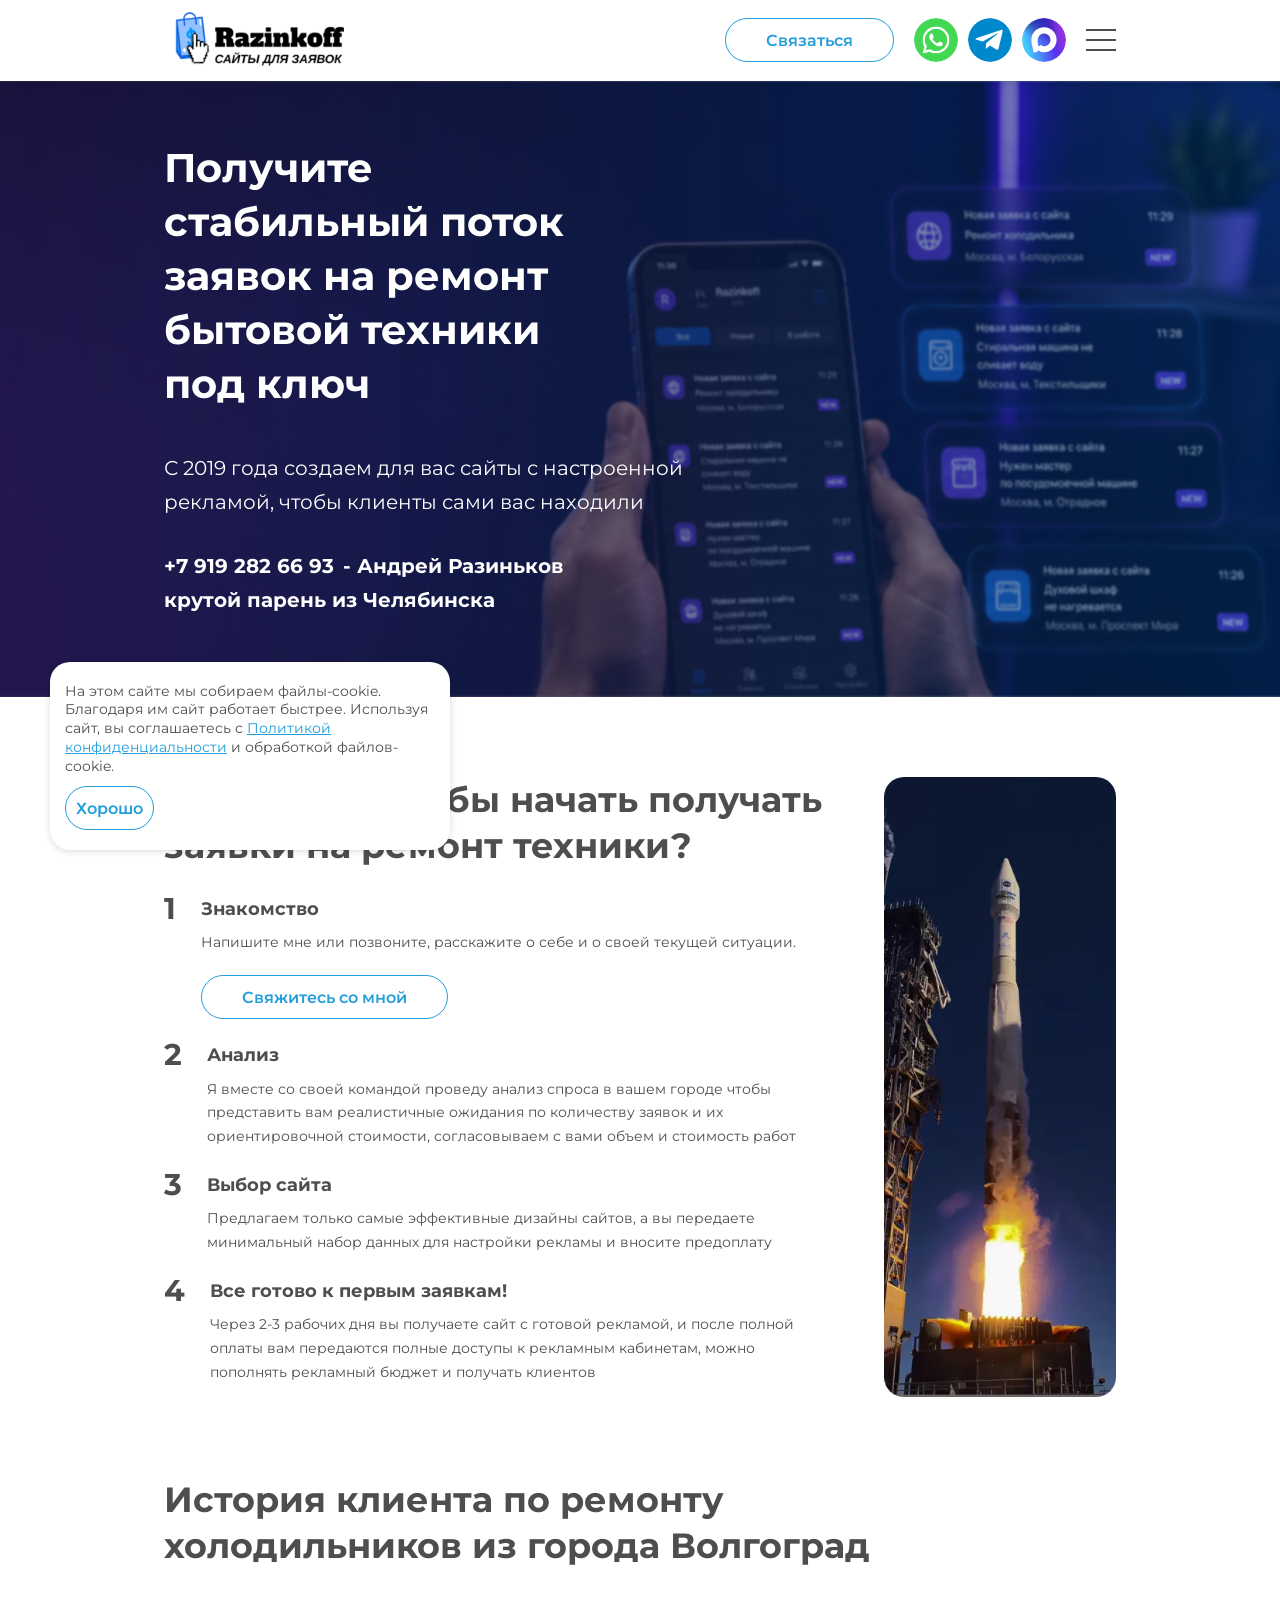
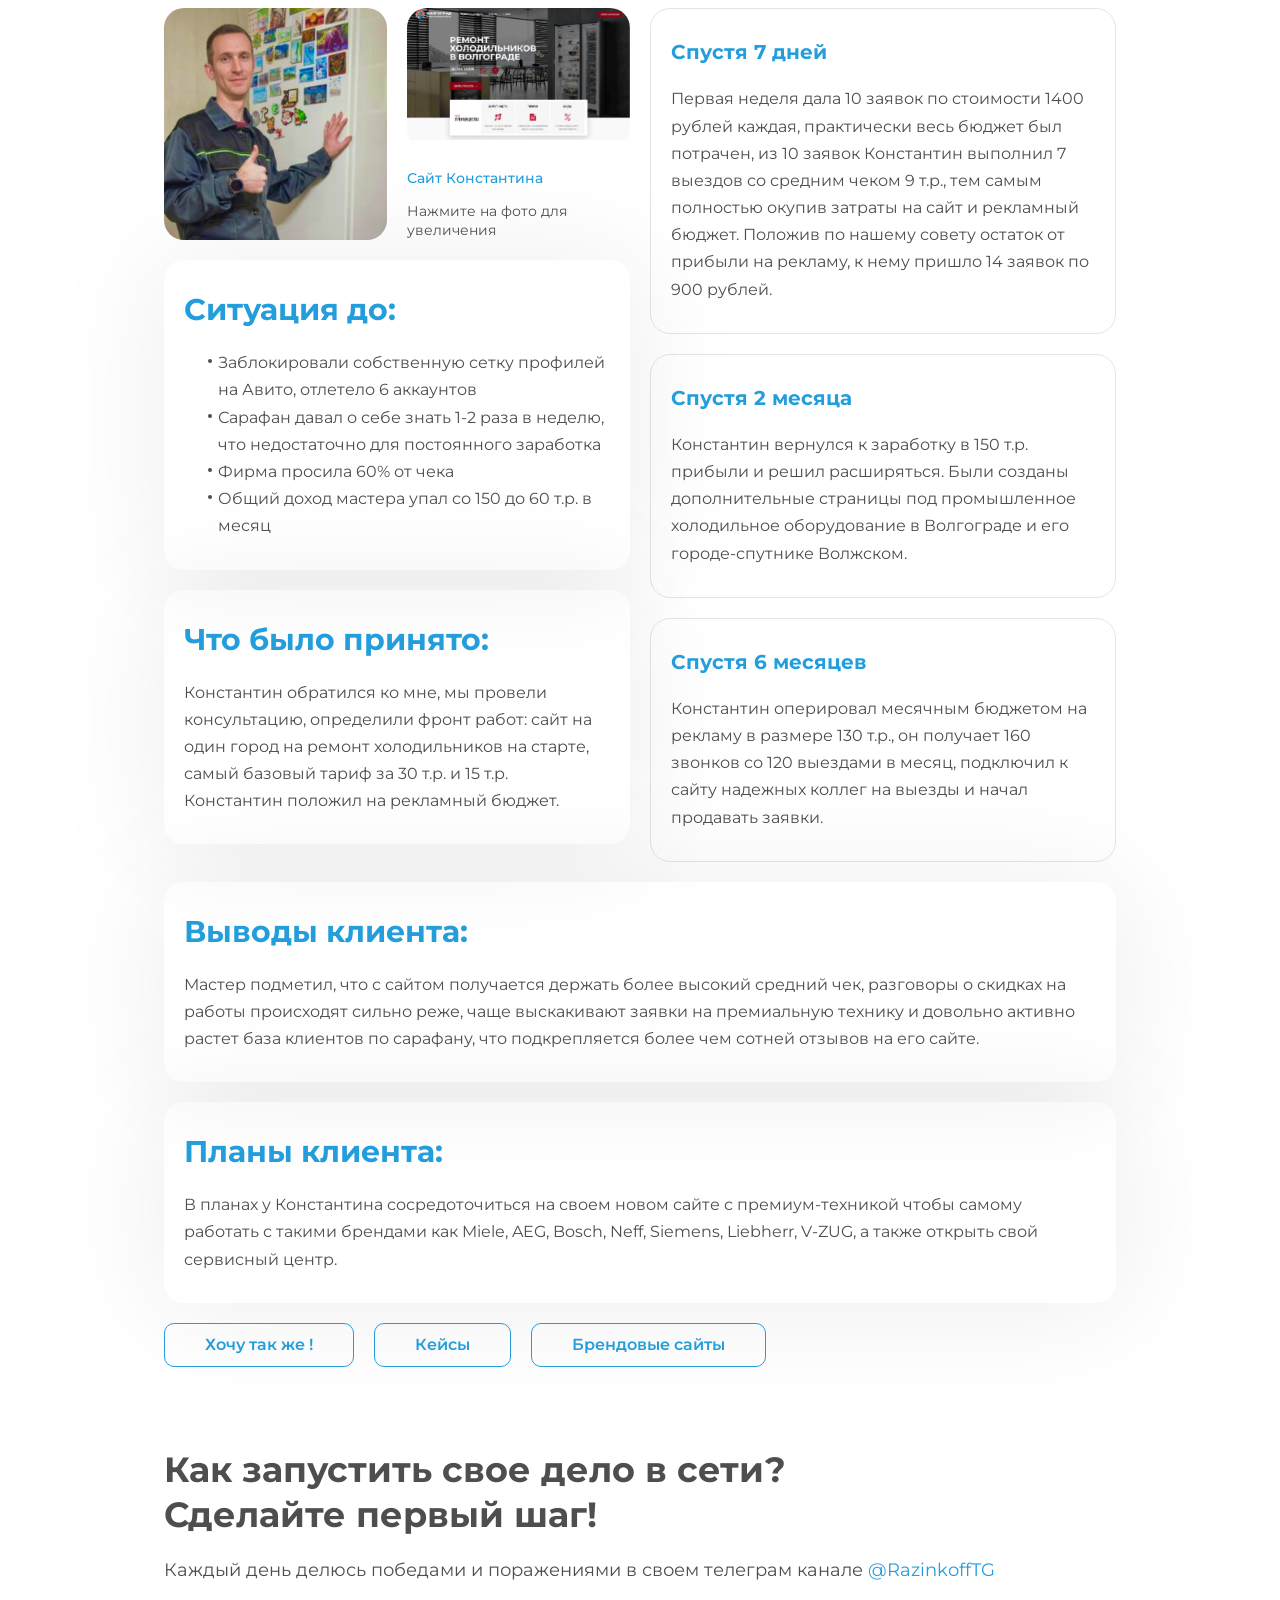
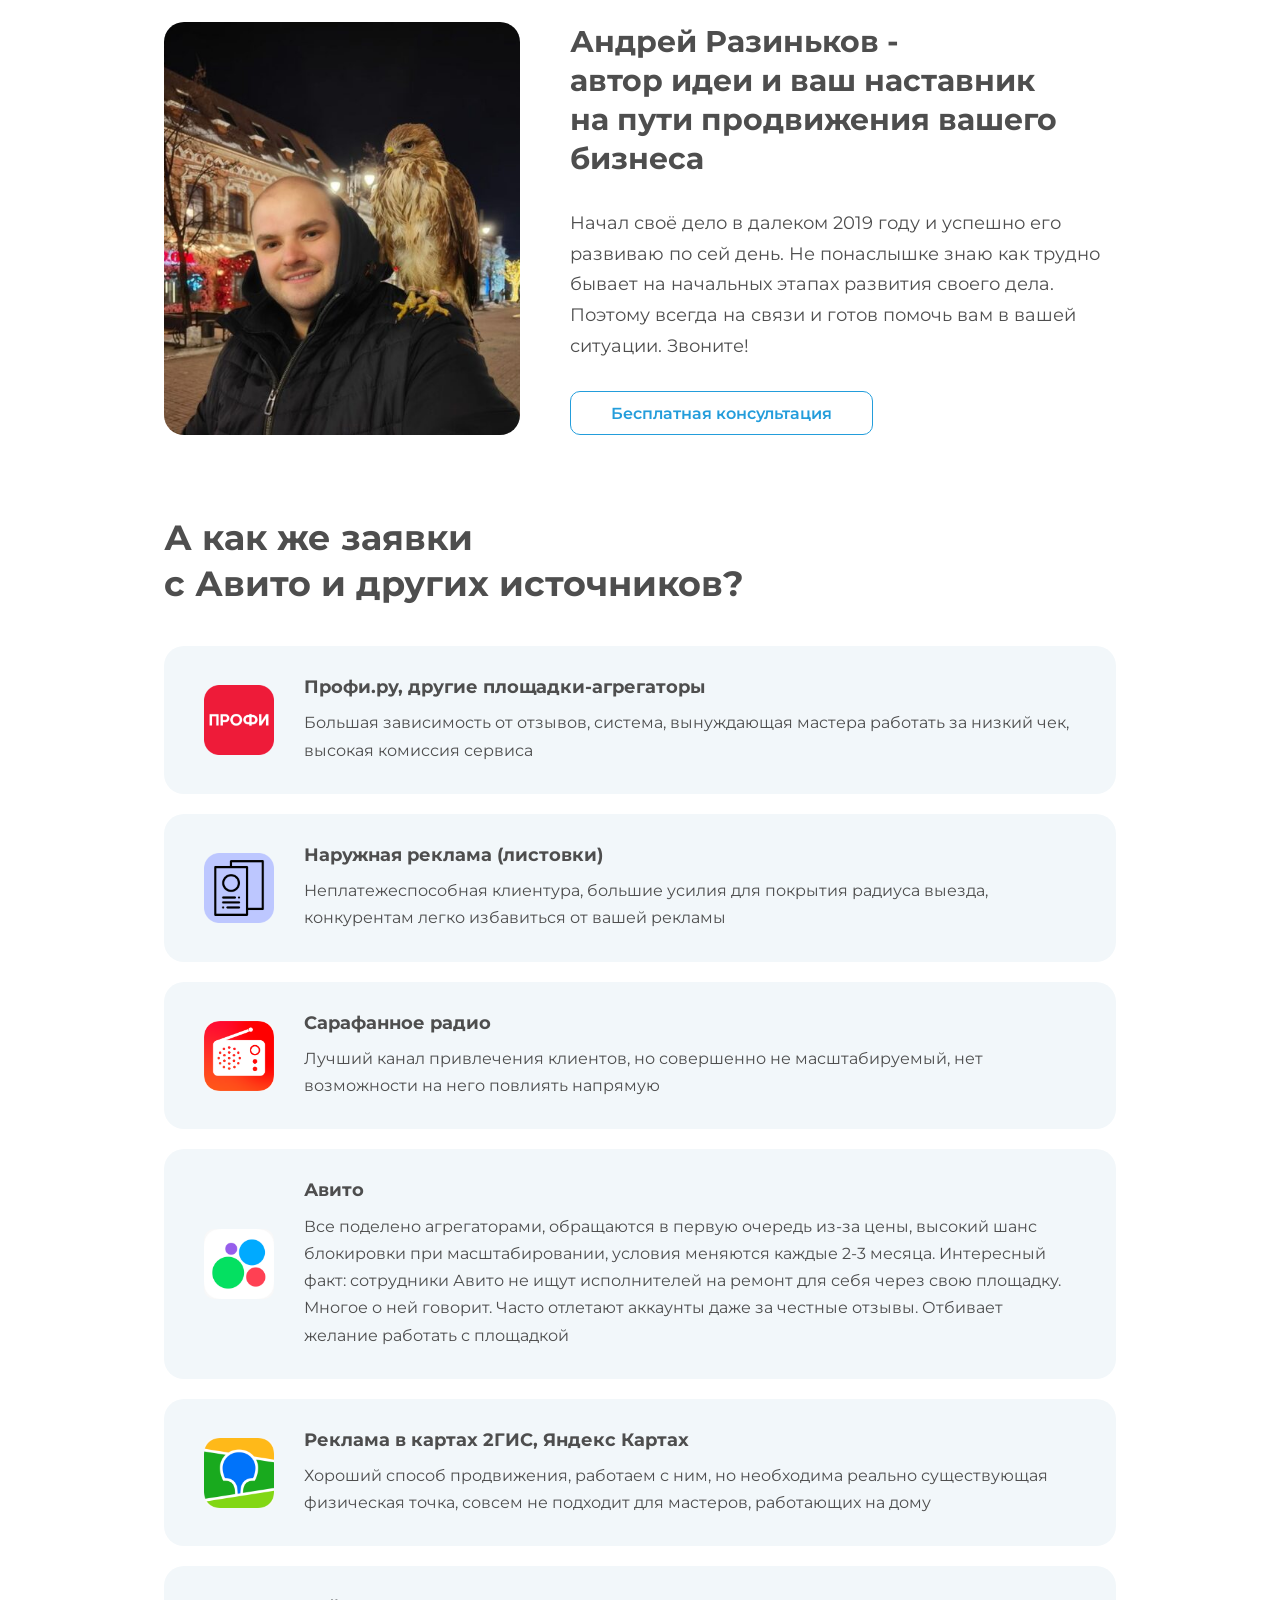
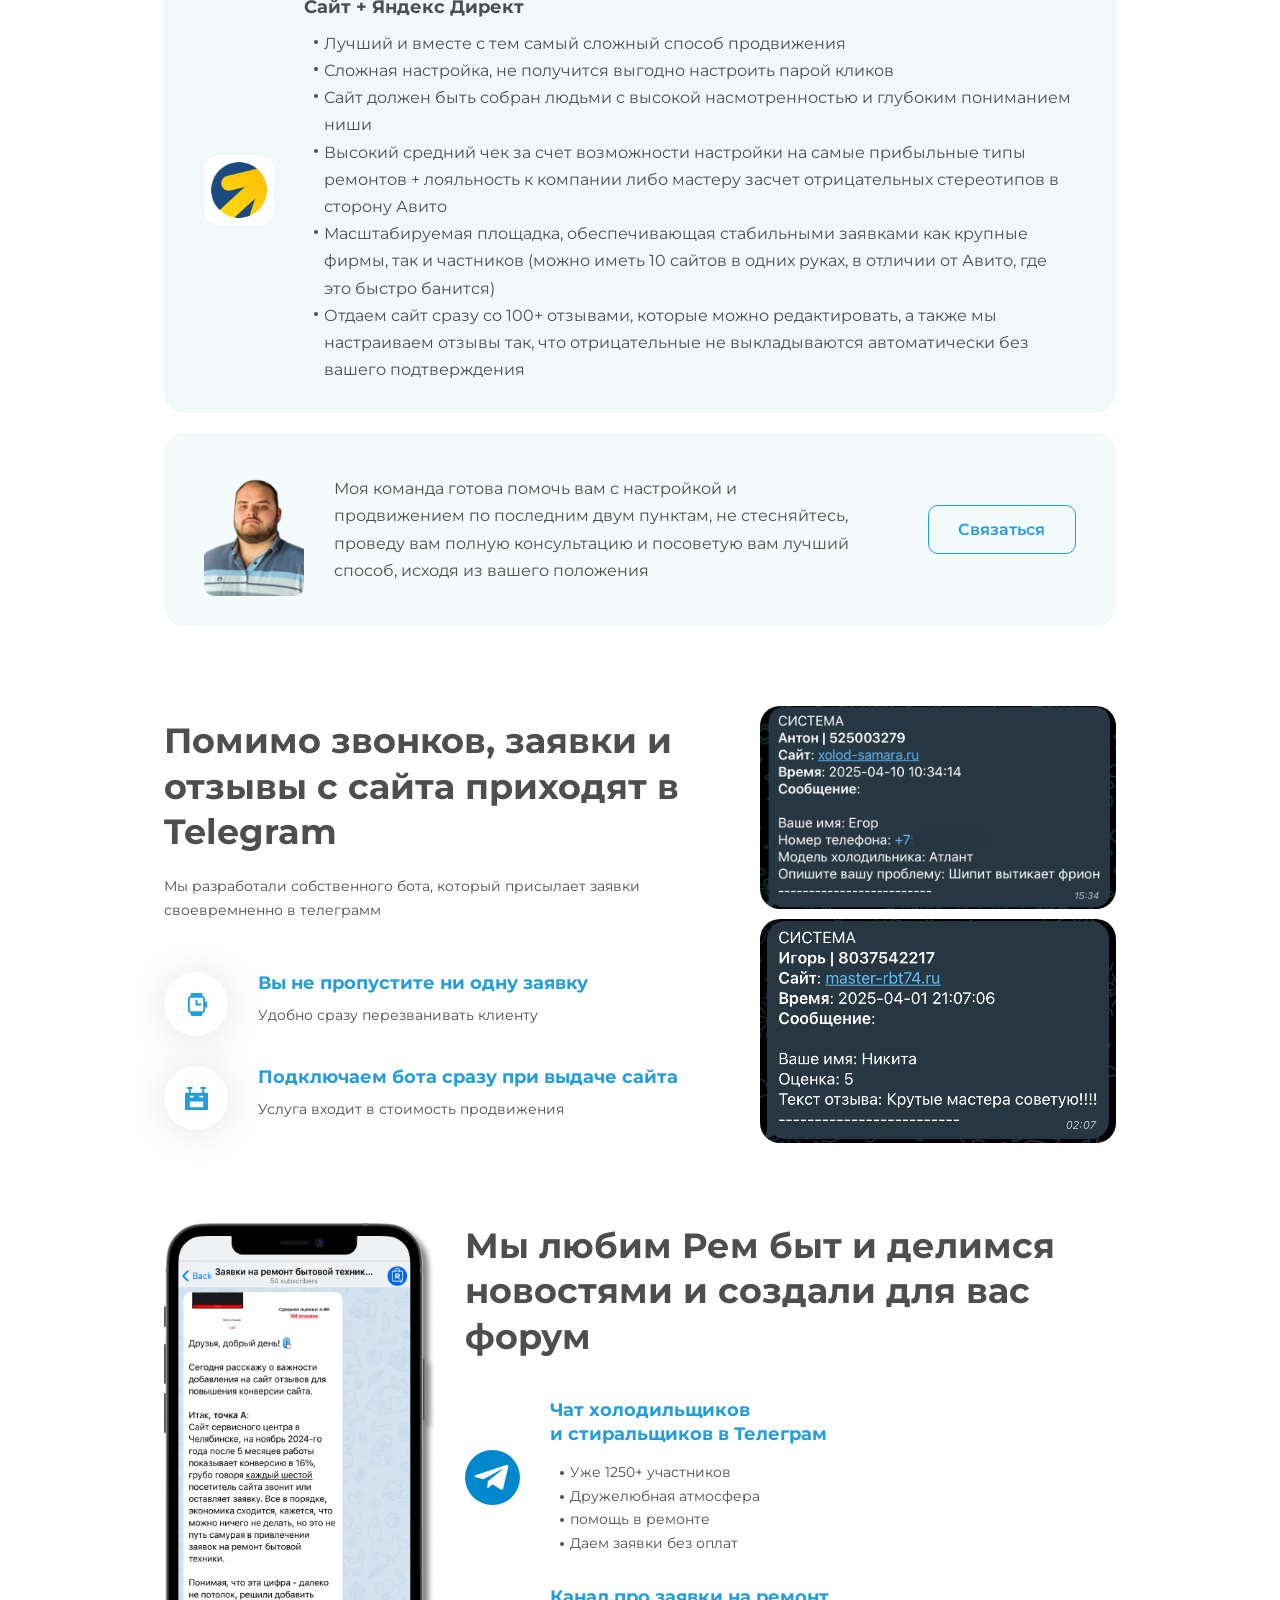
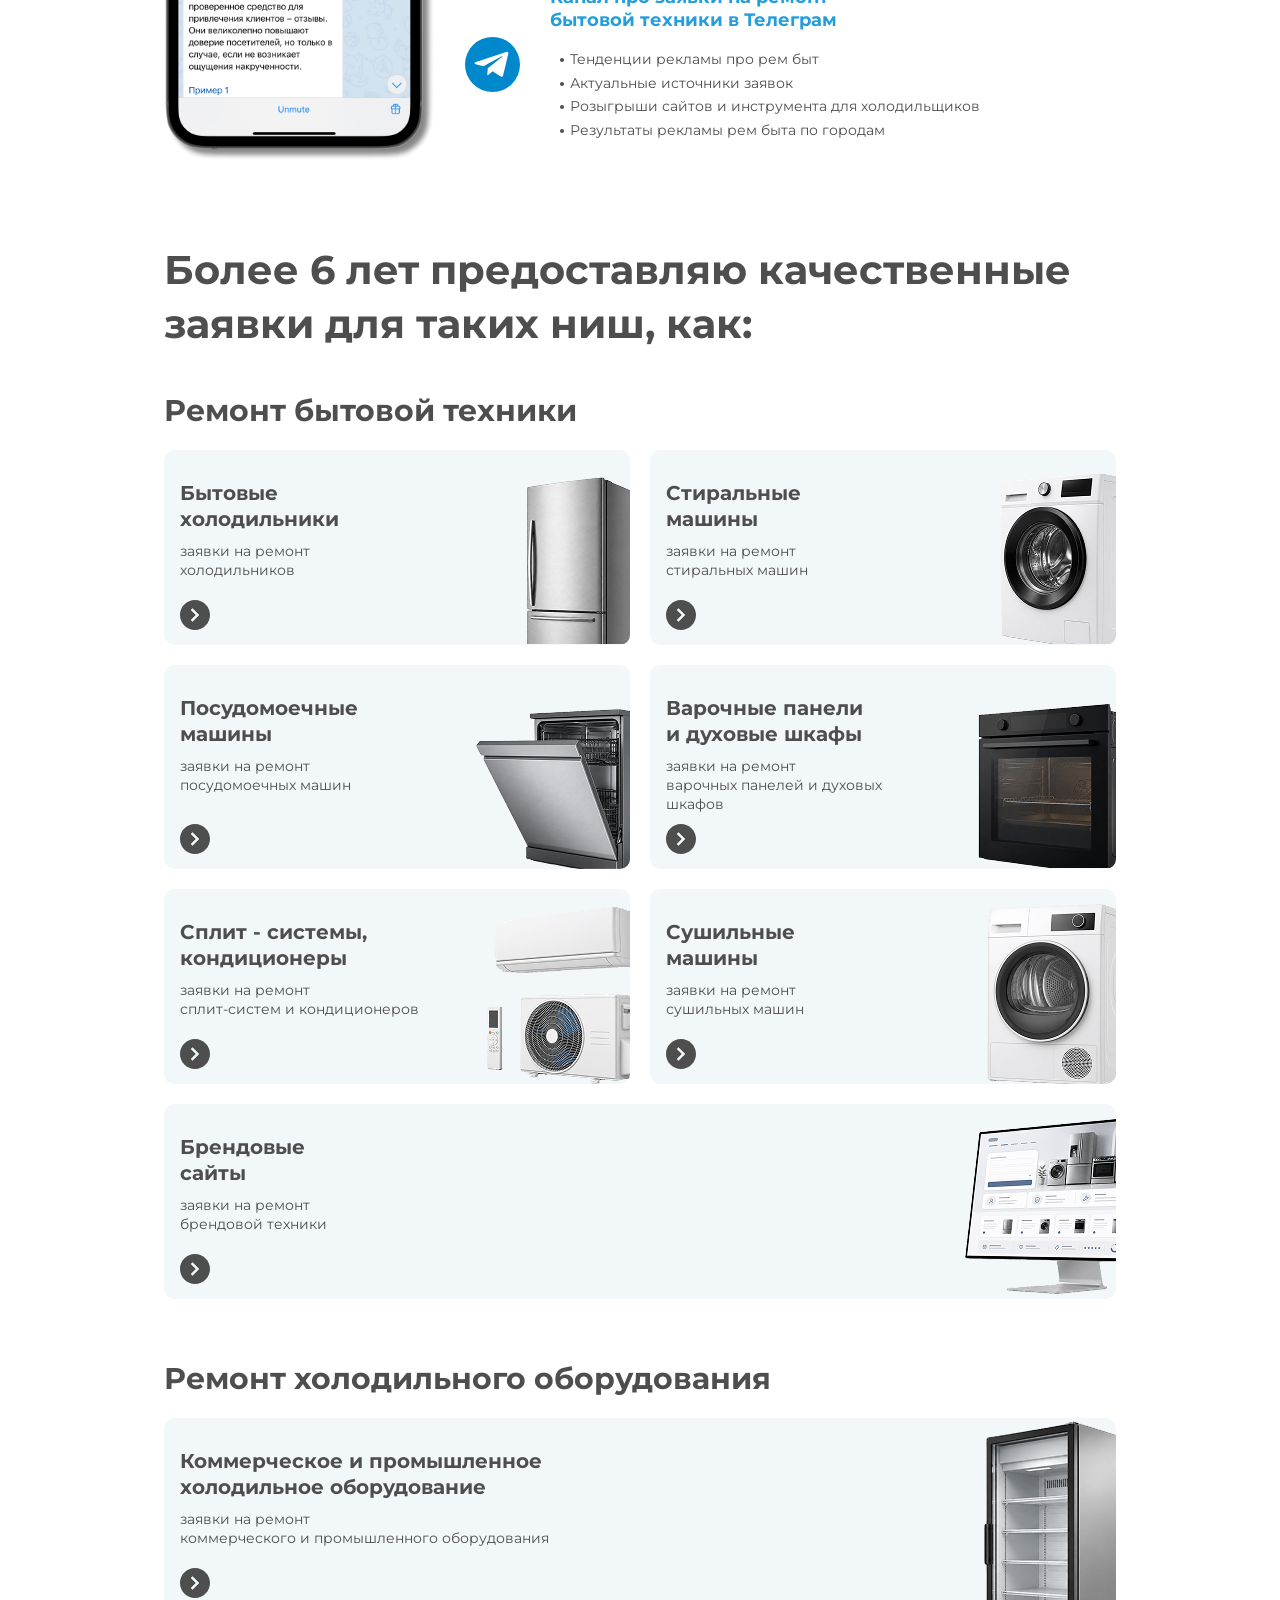
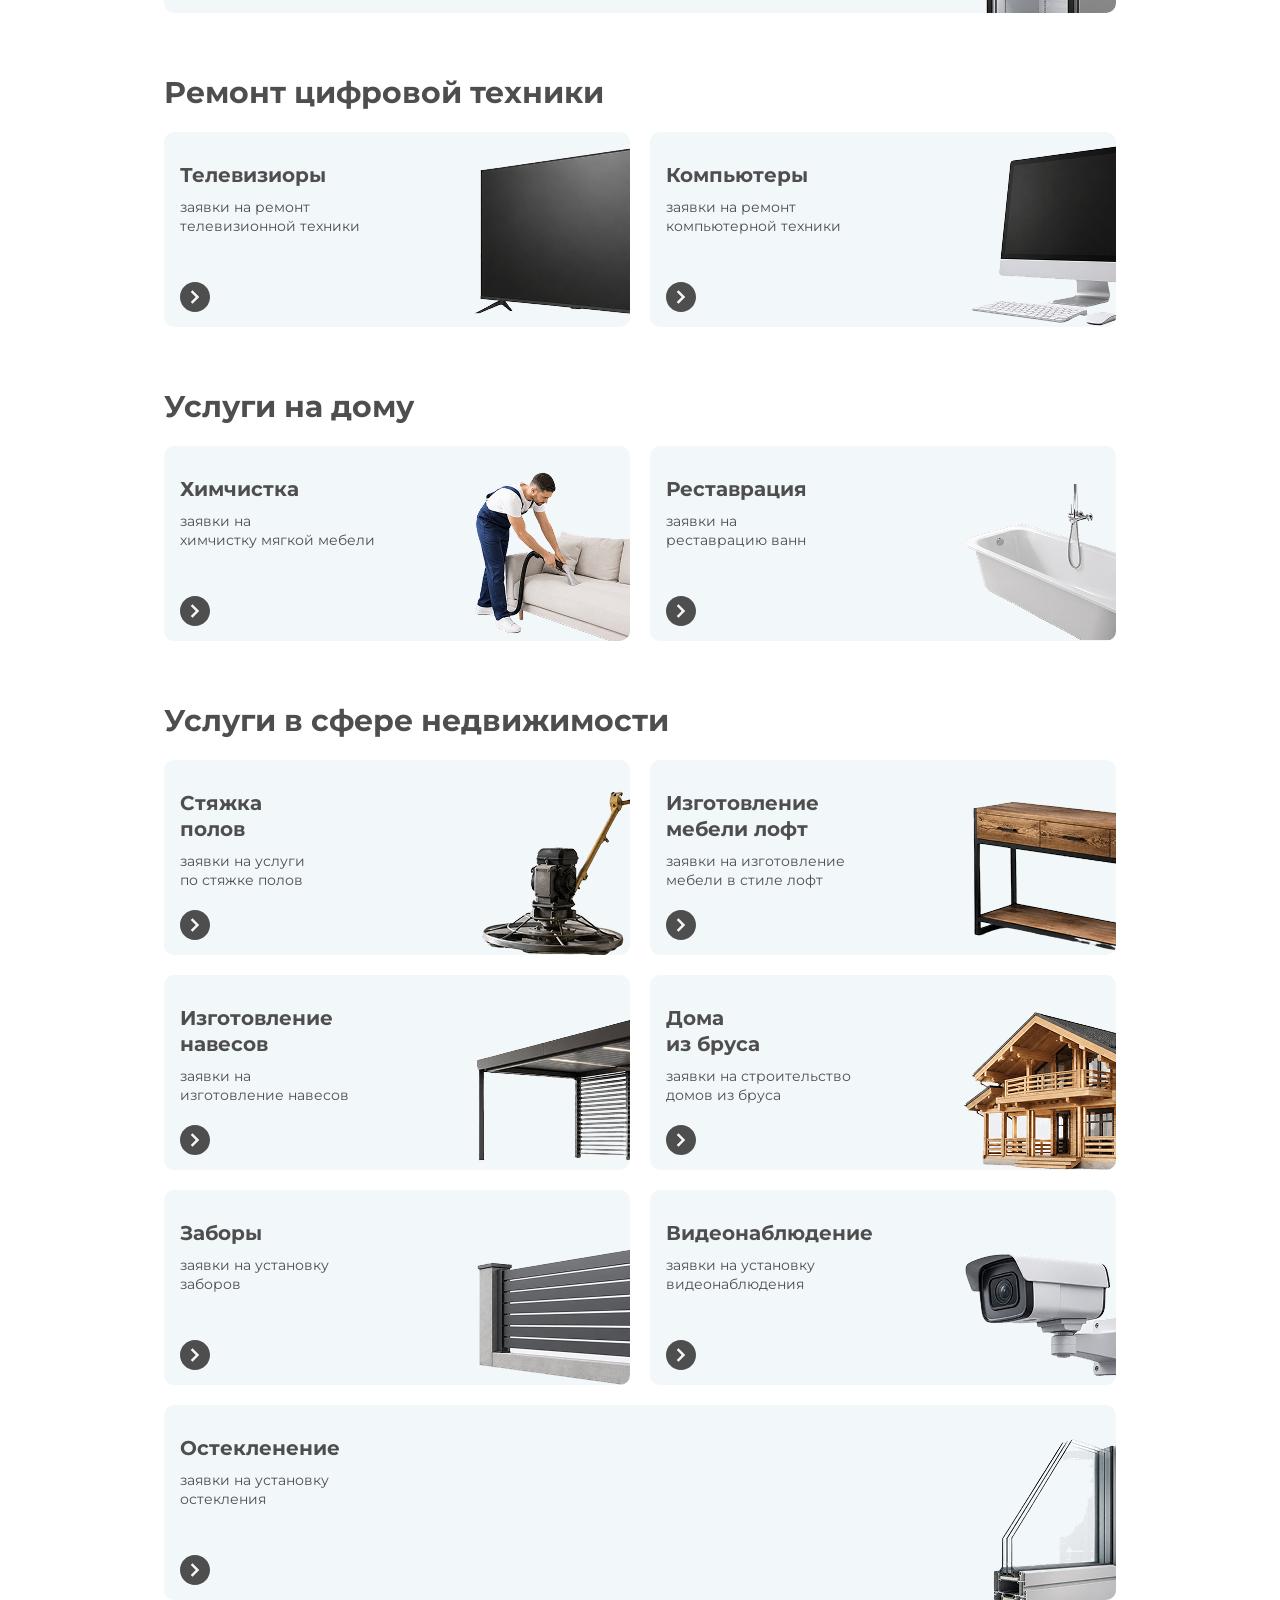
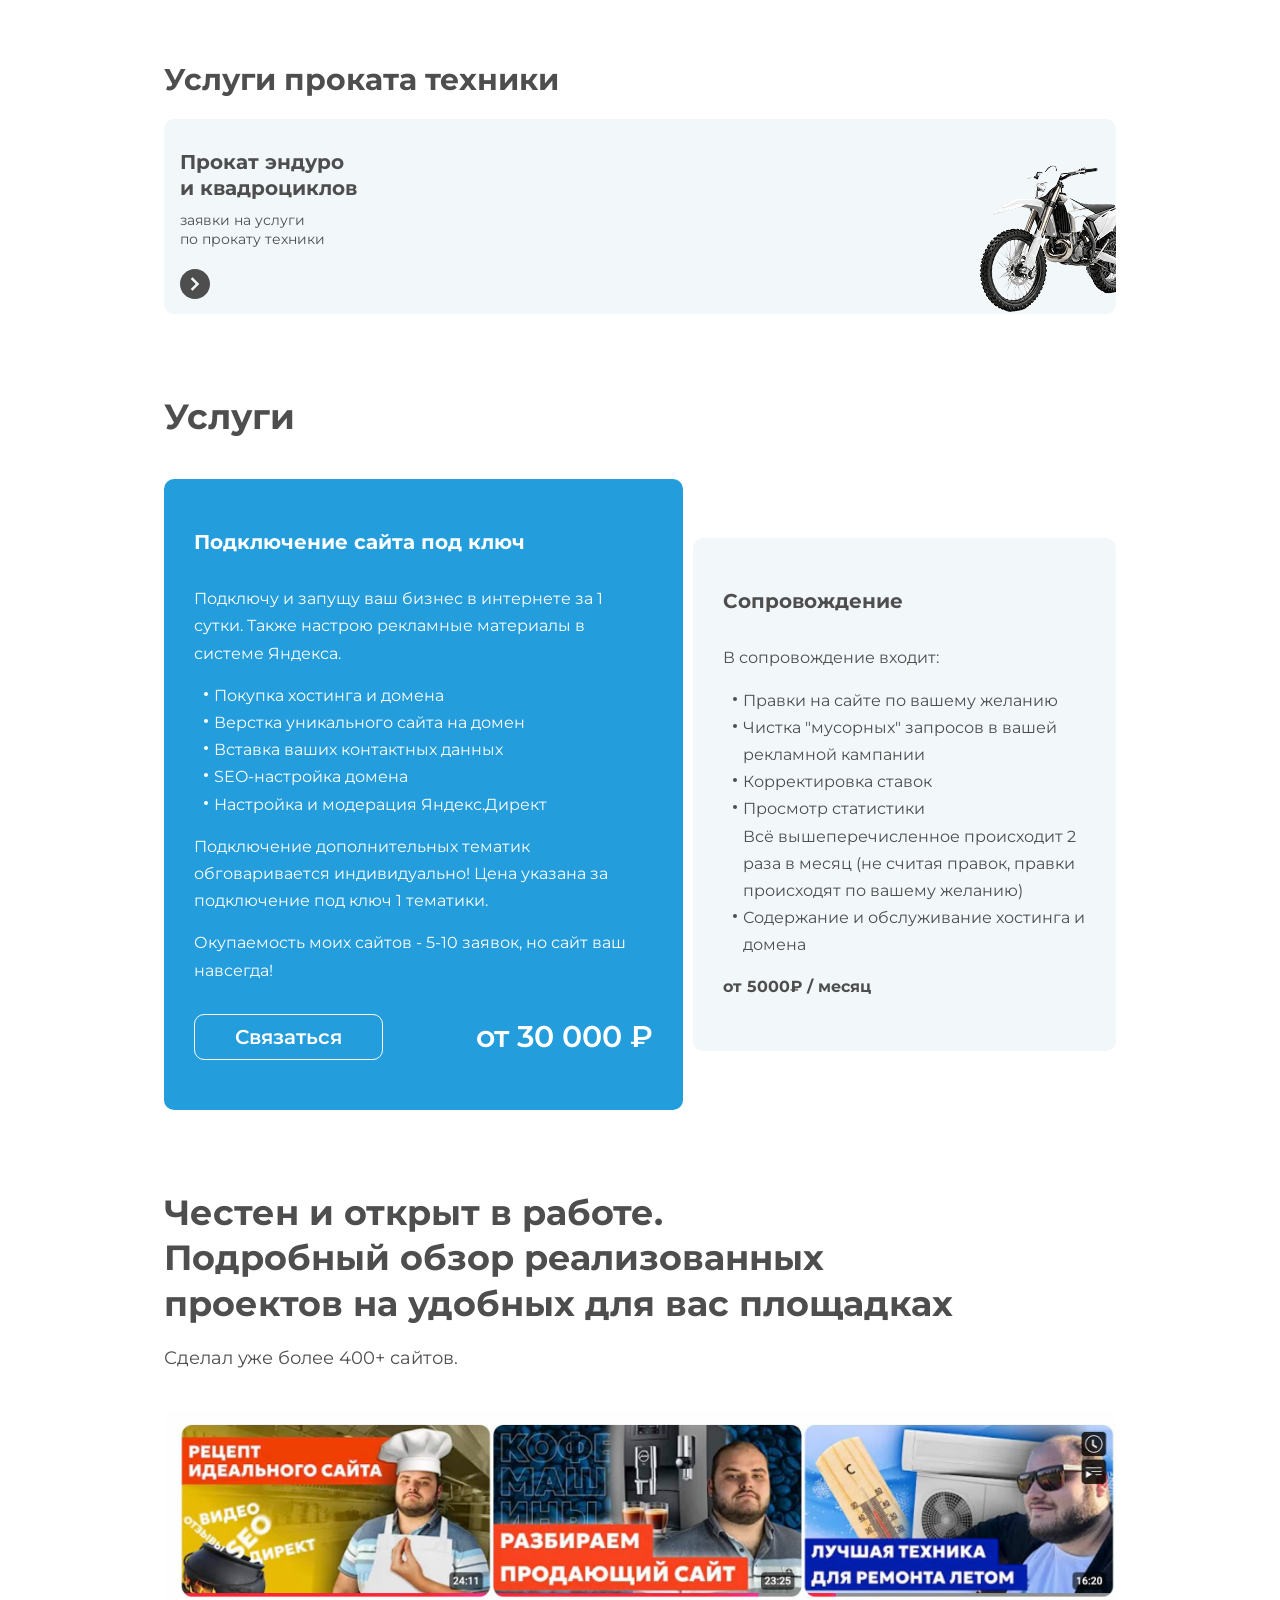
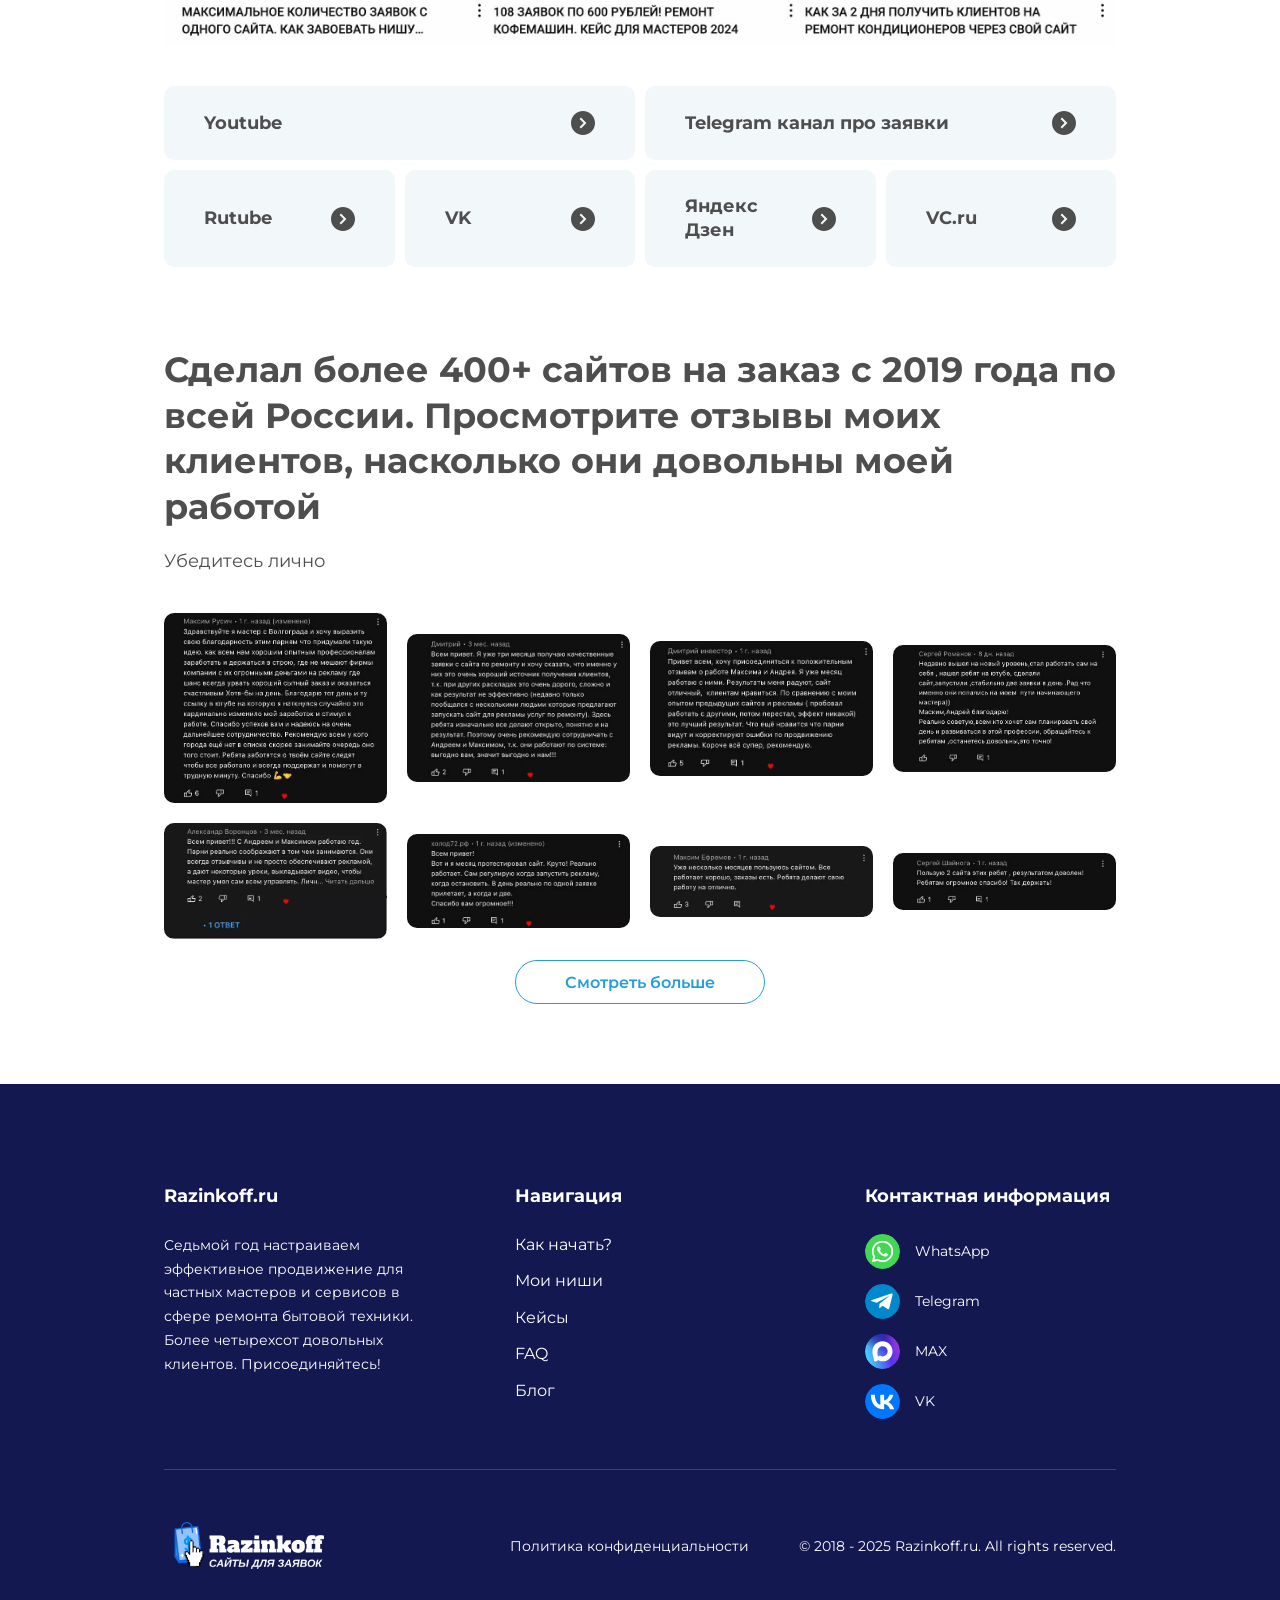
==== commit 290e22de: "add" ====
--- a/index.html
+++ b/index.html
@@ -43,7 +43,7 @@
 								<li><a href="#start">Как начать?</a></li>
 								<li><a href="#nishi">Мои ниши</a></li>
 								<li><a href="#cases">Кейсы</a></li>
-								<li><a href="#faq">FAQ</a></li>
+								<li><a href="faq.html">FAQ</a></li>
 								<li><a href="#">Блог</a></li>
 							</ul>
 						</nav>
@@ -99,14 +99,14 @@
 			<div class="container">
 				<div class="row">
 					<div class="main-hero__bg">
-						<!-- <picture>
+						<picture>
 							<source srcset="img/hero.png" media="(max-width: 390px)">
 							<img src="img/hero.png" alt="#">
-						</picture> -->
-						<video width="100%" height="100%" muted autoplay playsinline>
+						</picture>
+						<!-- <video width="100%" height="100%" muted autoplay playsinline>
 							<source src="img/video-1.mp4" type="video/mp4">
 							Your browser does not support the video tag.
-						</video>
+						</video> -->
 					</div>
 					<div class="main-hero__wrapper">
 						<!-- <div class="main-hero__left">
@@ -117,30 +117,16 @@
 								<p class="main-hero__label fz-24">Андрей Разиньков — руководитель агентства</p>
 								<a class="main-hero__phone fz-24 phone" href="tel:+79192826693">+7 919 282 66 93</a>
 							</div>
-							
 						</div> -->
 						<div class="main-hero__right">
-							<h1 class="h1">Получите стабильный поток заявок на ремонт бытовой техники<br> под ключ</h1>
+							<h1 class="h1">Получите<br> стабильный поток<br> заявок на ремонт<br> бытовой техники<br> под ключ</h1>
 							<p class="main-hero__subtitle fz-24">
-								С 2019 года создаем для вас сайты с настроенной рекламой, чтобы клиенты сами вас находили
+								С 2019 года создаем для вас сайты с настроенной<br> рекламой, чтобы клиенты сами вас находили
 							</p>
-							<ul class="socials">
-								<li>
-									<a href="https://wa.me/79192826693" target="_blank" title="Перейти в Whatsapp" rel="noopener noreferrer">
-										<img src="img/logo-whatsapp.svg" alt="Перейти в Whatsapp">
-									</a>
-								</li>
-								<li>
-									<a href="https://t.me/Razinkoff" target="_blank" title="Перейти в Telegram" rel="noopener noreferrer">
-										<img src="img/telegram-plane.svg" alt="Перейти в Telegram">
-									</a>
-								</li>
-								<li>
-									<a href="#" target="_blank" title="Перейти в MAX" rel="noopener noreferrer">
-										<img src="img/MAX.svg" alt="Перейти в MAX">
-									</a>
-								</li>
-							</ul>
+							<div class="main-hero__phone">
+								<a class="fz-24 phone" href="tel:+79192826693">+7 919 282 66 93</a>
+								<span class="fz-24"> - Андрей Разиньков<br> крутой парень из Челябинска</span>
+							</div>
 						</div>
 					</div>
 				</div>
@@ -205,7 +191,9 @@
 								</div>
 								<div class="item-info">
 									<div class="image">
-										<img src="img/client-site.jpg" alt="#" loading="lazy" data-fancybox>
+										<a href="img/client-site.jpg" data-fancybox="main-history-site">
+											<img src="img/client-site.jpg" alt="#" loading="lazy">
+										</a>
 									</div>
 									<span class="fz-18">Сайт Константина</span>
 									<span>Нажмите на фото для увеличения</span>
@@ -307,7 +295,7 @@
 							<img src="img/about-img.jpg" alt="Андрей Разиньков - автор идеи и наставник">
 						</div>
 						<div class="main-about__content">
-							<h3 class="h3">Автор идеи<br> и ваш наставник<br> на пути продвижения<br> вашего бизнеса</h3>
+							<h3 class="h3">Андрей Разиньков -<br> автор идеи и ваш наставник<br> на пути продвижения вашего бизнеса</h3>
 							<p class="fz-20">
 								Начал своё дело в далеком 2019 году и успешно его развиваю по сей день. Не понаслышке знаю как трудно бывает на
 								начальных этапах развития своего дела. Поэтому всегда на связи и готов помочь вам в вашей ситуации. Звоните!
@@ -844,152 +832,6 @@
 			</div>
 		</section>
 
-		<section class="section main--faq" id="faq">
-			<div class="container">
-				<div class="row">
-					<div class="section-title">
-						<h2 class="h2">За 6+ лет работы более 400 клиентов,<br> и вот частые вопросы которые они задавали</h2>
-					</div>
-					<div class="main--faq__wrapper">
-						<div class="main--faq__item button-link">
-							<div class="main--faq__item--button">
-								<span>Могу ли я заказать сайт, похожий на другой?</span>
-								<div class="main--faq__item--icon">
-									<div class="main--faq__item--icon__lines">
-										<svg xmlns="http://www.w3.org/2000/svg" xml:space="preserve" viewBox="0 0 24 24">
-											<path fill="currentColor" d="M12 0C5.383 0 0 5.383 0 12s5.383 12 12 12 12-5.383 12-12S18.617 0 12 0zm-2 17.414L8.586 16l4-4-4-4L10 6.586 15.414 12 10 17.414z"></path>
-										</svg>
-									</div>
-								</div>
-							</div>
-							<div class="main--faq__item--answer redactor fz-18">
-								<p>
-									Да, вы можете вдохновиться другими сайтами для создания своего проекта. Если у вас есть техническое задание или
-									прототип, это поможет определить направление работы. Однако следует помнить, что каждый проект уникален, и мы не создаем
-									прямые копии других сайтов.
-								</p>
-							</div>
-						</div>
-						<div class="main--faq__item button-link">
-							<div class="main--faq__item--button">
-								<span>Какие типы сайтов существуют?</span>
-								<div class="main--faq__item--icon">
-									<div class="main--faq__item--icon__lines">
-										<svg xmlns="http://www.w3.org/2000/svg" xml:space="preserve" viewBox="0 0 24 24">
-											<path fill="currentColor" d="M12 0C5.383 0 0 5.383 0 12s5.383 12 12 12 12-5.383 12-12S18.617 0 12 0zm-2 17.414L8.586 16l4-4-4-4L10 6.586 15.414 12 10 17.414z"></path>
-										</svg>
-									</div>
-								</div>
-							</div>
-							<div class="main--faq__item--answer redactor fz-18">
-								<p>
-									Существует множество различных типов сайтов, и выбор зависит от целей и направления вашего бизнеса. Вот некоторые из них:
-								</p>
-								<ul>
-									<li>
-										Лендинг или одностраничный сайт: это страница, которая обычно используется для продажи конкретных товаров или услуг. Он
-										может быть эффективным инструментом интернет-маркетинга и подходит для новых бизнесов, но не предназначен для большого
-										объема информации.
-									</li>
-									<li>
-										Создание интернет-магазина дает компаниям возможность продажи своих товаров и услуг через онлайн-платформу, расширяя
-										доступность их продукции для клиентов, облегчая процесс покупки и предоставляя гибкость в управлении бизнесом без
-										привязки к конкретному месту и времени.
-									</li>
-									<li>
-										Корпоративный сайт играет ключевую роль для предприятия, предоставляя информацию о компании, ее продукции и услугах.
-										Разработка такого сайта может быть сложной и включает множество страниц.
-									</li>
-									<li>
-										Информационный портал - это онлайн-платформа, которая предоставляет разнообразные услуги и призвана привлекать и
-										удерживать широкую аудиторию. Эти порталы регулярно обновляются контентом и имеют сложную структуру, включающую
-										множество разделов и категорий.
-									</li>
-								</ul>
-							</div>
-						</div>
-						<div class="main--faq__item button-link">
-							<div class="main--faq__item--button">
-								<span>Какой сайт выбрать?</span>
-								<div class="main--faq__item--icon">
-									<div class="main--faq__item--icon__lines">
-										<svg xmlns="http://www.w3.org/2000/svg" xml:space="preserve" viewBox="0 0 24 24">
-											<path fill="currentColor" d="M12 0C5.383 0 0 5.383 0 12s5.383 12 12 12 12-5.383 12-12S18.617 0 12 0zm-2 17.414L8.586 16l4-4-4-4L10 6.586 15.414 12 10 17.414z"></path>
-										</svg>
-									</div>
-								</div>
-							</div>
-							<div class="main--faq__item--answer redactor fz-18">
-								<p>
-									В первую очередь это зависит от поставленных задач, целей и бюджета. Решение всегда уникально и зависит от
-									потребностей клиента. Некоторые предпочитают сэкономить. В таком случае имеет смысл рассмотреть вариант с использованием
-									конструктора. Это быстро, недорого и без лишних сложностей. Однако в дальнейшем возможны сложности при внесении
-									изменений в такой сайт.
-								</p>
-								<p>
-									На начальных этапах проекта крайне важно понять клиента, определить его потребности и ожидания. Если становится
-									очевидным, что подходит стандартное решение, мы предлагаем шаблон и объясняем его преимущества по сравнению с более
-									затратным и сложным проектом, разрабатываемым с нуля.
-								</p>
-								<p>
-									Допустим, вы осуществляете запуск интернет-магазина и не требуете сложных инструментов. Тогда разумным выбором будет использование конструктора с возможностью покупки трафика.
-								</p>
-							</div>
-						</div>
-						<div class="main--faq__item button-link">
-							<div class="main--faq__item--button">
-								<span>Зачем заморачиваться с техническим заданием?</span>
-								<div class="main--faq__item--icon">
-									<div class="main--faq__item--icon__lines">
-										<svg xmlns="http://www.w3.org/2000/svg" xml:space="preserve" viewBox="0 0 24 24">
-											<path fill="currentColor" d="M12 0C5.383 0 0 5.383 0 12s5.383 12 12 12 12-5.383 12-12S18.617 0 12 0zm-2 17.414L8.586 16l4-4-4-4L10 6.586 15.414 12 10 17.414z"></path>
-										</svg>
-									</div>
-								</div>
-							</div>
-							<div class="main--faq__item--answer redactor fz-18">
-								<p>
-									Техническое задание (ТЗ) - это подробный документ, содержащий все требования к сайту. Его основная цель -
-									убедиться, что обе стороны понимают друг друга. Исполнителю необходимо разъяснить процесс разработки, а заказчику - понять, что происходит.
-								</p>
-								<p>
-									Чем подробнее описаны все желания к сайту, тем проще сторонам разобраться в задачах и процессе. В результате сайт
-									соответствует ожиданиям заказчика, и все остаются довольны. В документе может быть прописана вся информация о
-									работе: от каруселей и адаптивности до кнопок, административной панели, возможных дополнений и прочего.
-								</p>
-							</div>
-						</div>
-						<div class="main--faq__item button-link">
-							<div class="main--faq__item--button">
-								<span>Как вникнуть в процесс, если я в этом не разбираюсь?</span>
-								<div class="main--faq__item--icon">
-									<div class="main--faq__item--icon__lines">
-										<svg xmlns="http://www.w3.org/2000/svg" xml:space="preserve" viewBox="0 0 24 24">
-											<path fill="currentColor" d="M12 0C5.383 0 0 5.383 0 12s5.383 12 12 12 12-5.383 12-12S18.617 0 12 0zm-2 17.414L8.586 16l4-4-4-4L10 6.586 15.414 12 10 17.414z"></path>
-										</svg>
-									</div>
-								</div>
-							</div>
-							<div class="main--faq__item--answer redactor fz-18">
-								<p>
-									Все зависит от профессионализма исполнителя и вашего участия в проекте. Разработчик легко сможет провести вас через
-									этапы, пояснить, что, как и для чего. Важно, чтобы специалисты проявляли интерес, чтобы избежать неприятных ситуаций,
-									которые потребуется исправлять позже. Не стесняйтесь задавать вопросы о процессе разработке - ответственный исполнитель
-									всегда готов объяснить все детали.
-								</p>
-								<p>
-									Не пугайтесь, если вас часто вовлекают в совместную работу. Это важно на ранних этапах и нужно для того, чтобы окончательный результат соответствовал вашим ожиданиям.
-								</p>
-								<p>
-									Очевидно, что качество сайта прямо зависит от проработанного диалога между заказчиком и исполнителем.
-								</p>
-							</div>
-						</div>
-					</div>
-				</div>
-			</div>
-		</section>
-
 		<section class="section main-reviews">
 			<div class="container">
 				<div class="row">
@@ -1188,21 +1030,48 @@
 	<div class="modal modal--send">
 		<div class="modal-wrapper">
 			<div class="modal-close">
-				<svg width="14" height="14" viewBox="0 0 14 14" fill="none" xmlns="http://www.w3.org/2000/svg">
-					<path d="M1 13L13 1M1 1L13 13" stroke="#0F67FE" stroke-width="2" stroke-linecap="round" stroke-linejoin="round"></path>
+				<svg width="24" height="24" viewBox="0 0 24 24" fill="none" xmlns="http://www.w3.org/2000/svg">
+					<path d="M4.7998 4.7998L19.1998 19.1998M4.7998 19.1998L19.1998 4.7998" stroke="white" stroke-width="2.5" stroke-linecap="round" stroke-linejoin="round"></path>
 				</svg>
 			</div>
-			<div class="modal--send__message h1">Ваша заявка отправлена!</div>
-			<div class="h2">Скоро с вами свяжется наш специалист.</div>
+			<div class="modal--send__message h2">Ваша заявка отправлена!</div>
+			<div class="h5">Скоро с вами свяжется наш специалист.</div>
 		</div>
 	</div>
 
+	<div class="modal modal--error">
+		<div class="modal-wrapper">
+			<div class="modal-close">
+				<svg width="24" height="24" viewBox="0 0 24 24" fill="none" xmlns="http://www.w3.org/2000/svg">
+					<path d="M4.7998 4.7998L19.1998 19.1998M4.7998 19.1998L19.1998 4.7998" stroke="white" stroke-width="2.5" stroke-linecap="round" stroke-linejoin="round"></path>
+				</svg>
+			</div>
+			<div class="modal--send__message h2">Ошибка отправки!</div>
+			<div class="h5">Попробуйте отправить заявку позже.</div>
+			<div class="modal-social">
+				<span class="info">или свяжитесь с нами<br> удобным для Вас способом:</span>
+				<a href="#" class="button button-whatsapp" target="_blank" rel="noopener noreferrer">
+					<img src="img/logo-whatsapp.svg" alt="Написать в Whatsapp">
+					<span>Написать в Whatsapp</span>
+				</a>
+				<a href="#" class="button button-telegram" target="_blank" rel="noopener noreferrer">
+					<img src="img/telegram-plane.svg" alt="Написать в Telegram">
+					<span>Написать в Telegram</span>
+				</a>
+				<a href="tel:+79192826693" class="button button-phone" target="_blank" rel="noopener noreferrer">
+					<img src="img/phone-volume.svg" alt="Позвонить по номеру">
+					<span>+7 (919) 282-66-93</span>
+				</a>
+			</div>
+		</div>
+	</div>
+
 	<div class="cookies">
 		<div class="cookies--wrapper">
-			<span>
+			<div>
 				На этом сайте мы собираем файлы-cookie. Благодаря им сайт работает быстрее.
 				Используя сайт, вы соглашаетесь с <a href="/privacy-policy/" target="_blank">Политикой конфиденциальности</a> и обработкой файлов-cookie.
-			</span>
+			</div>
 			<button class="button button--gradient cookies--button"><span>Хорошо</span></button>
 		</div>
 	</div>
--- a/css/main.min.css
+++ b/css/main.min.css
@@ -1 +1 @@
-@font-face{font-family:montserrat;font-style:normal;font-weight:400;src:url(../fonts/Montserrat-Regular.eot);src:url(../fonts/Montserrat-Regular.eot?#iefix) format("embedded-opentype"),url(../fonts/Montserrat-Regular.woff) format("woff"),url(../fonts/Montserrat-Regular.ttf) format("truetype")}@font-face{font-family:montserrat;font-style:normal;font-weight:500;src:url(../fonts/Montserrat-Medium.eot);src:url(../fonts/Montserrat-Medium.eot?#iefix) format("embedded-opentype"),url(../fonts/Montserrat-Medium.woff) format("woff"),url(../fonts/Montserrat-Medium.ttf) format("truetype")}@font-face{font-family:montserrat;font-style:normal;font-weight:600;src:url(../fonts/Montserrat-SemiBold.eot);src:url(../fonts/Montserrat-SemiBold.eot?#iefix) format("embedded-opentype"),url(../fonts/Montserrat-SemiBold.woff) format("woff"),url(../fonts/Montserrat-SemiBold.ttf) format("truetype")}@font-face{font-family:montserrat;font-style:normal;font-weight:700;src:url(../fonts/Montserrat-Bold.eot);src:url(../fonts/Montserrat-Bold.eot?#iefix) format("embedded-opentype"),url(../fonts/Montserrat-Bold.woff) format("woff"),url(../fonts/Montserrat-Bold.ttf) format("truetype")}@font-face{font-family:roboto;font-style:normal;font-weight:400;src:url(../fonts/RobotoRegular/RobotoRegular.eot);src:url(../fonts/RobotoRegular/RobotoRegular.eot?#iefix) format("embedded-opentype"),url(../fonts/RobotoRegular/RobotoRegular.woff) format("woff"),url(../fonts/RobotoRegular/RobotoRegular.ttf) format("truetype")}@font-face{font-family:roboto;font-style:normal;font-weight:700;src:url(../fonts/RobotoBold/RobotoBold.eot);src:url(../fonts/RobotoBold/RobotoBold.eot?#iefix) format("embedded-opentype"),url(../fonts/RobotoBold/RobotoBold.woff) format("woff"),url(../fonts/RobotoBold/RobotoBold.ttf) format("truetype")}:root{--f-spinner-width:36px;--f-spinner-height:36px;--f-spinner-color-1:rgba(0,0,0,.1);--f-spinner-color-2:rgba(17,24,28,.8);--f-spinner-stroke:2.75}.f-spinner{height:var(--f-spinner-height);margin:auto;padding:0;width:var(--f-spinner-width)}.f-spinner svg{-webkit-animation:f-spinner-rotate 2s linear infinite;animation:f-spinner-rotate 2s linear infinite;height:100%;vertical-align:top;width:100%}.f-spinner svg *{stroke-width:var(--f-spinner-stroke);fill:none}.f-spinner svg :first-child{stroke:var(--f-spinner-color-1)}.f-spinner svg :last-child{stroke:var(--f-spinner-color-2);-webkit-animation:f-spinner-dash 2s ease-in-out infinite;animation:f-spinner-dash 2s ease-in-out infinite}@-webkit-keyframes f-spinner-rotate{to{-webkit-transform:rotate(1turn);transform:rotate(1turn)}}@keyframes f-spinner-rotate{to{-webkit-transform:rotate(1turn);transform:rotate(1turn)}}@-webkit-keyframes f-spinner-dash{0%{stroke-dasharray:1,150;stroke-dashoffset:0}50%{stroke-dasharray:90,150;stroke-dashoffset:-35}to{stroke-dasharray:90,150;stroke-dashoffset:-124}}@keyframes f-spinner-dash{0%{stroke-dasharray:1,150;stroke-dashoffset:0}50%{stroke-dasharray:90,150;stroke-dashoffset:-35}to{stroke-dasharray:90,150;stroke-dashoffset:-124}}.f-throwOutUp{-webkit-animation:var(--f-throw-out-duration,.175s) ease-out both f-throwOutUp;animation:var(--f-throw-out-duration,.175s) ease-out both f-throwOutUp}.f-throwOutDown{-webkit-animation:var(--f-throw-out-duration,.175s) ease-out both f-throwOutDown;animation:var(--f-throw-out-duration,.175s) ease-out both f-throwOutDown}@-webkit-keyframes f-throwOutUp{to{opacity:0;-webkit-transform:translate3d(0,calc(var(--f-throw-out-distance, 150px)*-1),0);transform:translate3d(0,calc(var(--f-throw-out-distance, 150px)*-1),0)}}@keyframes f-throwOutUp{to{opacity:0;-webkit-transform:translate3d(0,calc(var(--f-throw-out-distance, 150px)*-1),0);transform:translate3d(0,calc(var(--f-throw-out-distance, 150px)*-1),0)}}@-webkit-keyframes f-throwOutDown{to{opacity:0;-webkit-transform:translate3d(0,var(--f-throw-out-distance,150px),0);transform:translate3d(0,var(--f-throw-out-distance,150px),0)}}@keyframes f-throwOutDown{to{opacity:0;-webkit-transform:translate3d(0,var(--f-throw-out-distance,150px),0);transform:translate3d(0,var(--f-throw-out-distance,150px),0)}}.f-zoomInUp{-webkit-animation:var(--f-transition-duration,.2s) ease .1s both f-zoomInUp;animation:var(--f-transition-duration,.2s) ease .1s both f-zoomInUp}.f-zoomOutDown{-webkit-animation:var(--f-transition-duration,.2s) ease both f-zoomOutDown;animation:var(--f-transition-duration,.2s) ease both f-zoomOutDown}@-webkit-keyframes f-zoomInUp{0%{opacity:0;-webkit-transform:scale(.975) translate3d(0,16px,0);transform:scale(.975) translate3d(0,16px,0)}to{opacity:1;-webkit-transform:scale(1) translateZ(0);transform:scale(1) translateZ(0)}}@keyframes f-zoomInUp{0%{opacity:0;-webkit-transform:scale(.975) translate3d(0,16px,0);transform:scale(.975) translate3d(0,16px,0)}to{opacity:1;-webkit-transform:scale(1) translateZ(0);transform:scale(1) translateZ(0)}}@-webkit-keyframes f-zoomOutDown{to{opacity:0;-webkit-transform:scale(.975) translate3d(0,16px,0);transform:scale(.975) translate3d(0,16px,0)}}@keyframes f-zoomOutDown{to{opacity:0;-webkit-transform:scale(.975) translate3d(0,16px,0);transform:scale(.975) translate3d(0,16px,0)}}.f-fadeIn{-webkit-animation:var(--f-transition-duration,.2s) var(--f-transition-easing,ease) var(--f-transition-delay,0s) both f-fadeIn;animation:var(--f-transition-duration,.2s) var(--f-transition-easing,ease) var(--f-transition-delay,0s) both f-fadeIn;z-index:2}.f-fadeOut{-webkit-animation:var(--f-transition-duration,.2s) var(--f-transition-easing,ease) var(--f-transition-delay,0s) both f-fadeOut;animation:var(--f-transition-duration,.2s) var(--f-transition-easing,ease) var(--f-transition-delay,0s) both f-fadeOut;z-index:1}@-webkit-keyframes f-fadeIn{0%{opacity:0}to{opacity:1}}@keyframes f-fadeIn{0%{opacity:0}to{opacity:1}}@-webkit-keyframes f-fadeOut{to{opacity:0}}@keyframes f-fadeOut{to{opacity:0}}.f-fadeFastIn{-webkit-animation:var(--f-transition-duration,.2s) ease-out both f-fadeFastIn;animation:var(--f-transition-duration,.2s) ease-out both f-fadeFastIn;z-index:2}.f-fadeFastOut{-webkit-animation:var(--f-transition-duration,.1s) ease-out both f-fadeFastOut;animation:var(--f-transition-duration,.1s) ease-out both f-fadeFastOut;z-index:2}@-webkit-keyframes f-fadeFastIn{0%{opacity:.75}to{opacity:1}}@keyframes f-fadeFastIn{0%{opacity:.75}to{opacity:1}}@-webkit-keyframes f-fadeFastOut{to{opacity:0}}@keyframes f-fadeFastOut{to{opacity:0}}.f-fadeSlowIn{-webkit-animation:var(--f-transition-duration,.5s) ease both f-fadeSlowIn;animation:var(--f-transition-duration,.5s) ease both f-fadeSlowIn;z-index:2}.f-fadeSlowOut{-webkit-animation:var(--f-transition-duration,.5s) ease both f-fadeSlowOut;animation:var(--f-transition-duration,.5s) ease both f-fadeSlowOut;z-index:1}@-webkit-keyframes f-fadeSlowIn{0%{opacity:0}to{opacity:1}}@keyframes f-fadeSlowIn{0%{opacity:0}to{opacity:1}}@-webkit-keyframes f-fadeSlowOut{to{opacity:0}}@keyframes f-fadeSlowOut{to{opacity:0}}.f-crossfadeIn{-webkit-animation:var(--f-transition-duration,.2s) ease-out both f-crossfadeIn;animation:var(--f-transition-duration,.2s) ease-out both f-crossfadeIn;z-index:2}.f-crossfadeOut{-webkit-animation:calc(var(--f-transition-duration, .2s)*.5) linear .1s both f-crossfadeOut;animation:calc(var(--f-transition-duration, .2s)*.5) linear .1s both f-crossfadeOut;z-index:1}@-webkit-keyframes f-crossfadeIn{0%{opacity:0}to{opacity:1}}@keyframes f-crossfadeIn{0%{opacity:0}to{opacity:1}}@-webkit-keyframes f-crossfadeOut{to{opacity:0}}@keyframes f-crossfadeOut{to{opacity:0}}.f-slideIn.from-next{-webkit-animation:var(--f-transition-duration,.85s) cubic-bezier(.16,1,.3,1) f-slideInNext;animation:var(--f-transition-duration,.85s) cubic-bezier(.16,1,.3,1) f-slideInNext}.f-slideIn.from-prev{-webkit-animation:var(--f-transition-duration,.85s) cubic-bezier(.16,1,.3,1) f-slideInPrev;animation:var(--f-transition-duration,.85s) cubic-bezier(.16,1,.3,1) f-slideInPrev}.f-slideOut.to-next{-webkit-animation:var(--f-transition-duration,.85s) cubic-bezier(.16,1,.3,1) f-slideOutNext;animation:var(--f-transition-duration,.85s) cubic-bezier(.16,1,.3,1) f-slideOutNext}.f-slideOut.to-prev{-webkit-animation:var(--f-transition-duration,.85s) cubic-bezier(.16,1,.3,1) f-slideOutPrev;animation:var(--f-transition-duration,.85s) cubic-bezier(.16,1,.3,1) f-slideOutPrev}@-webkit-keyframes f-slideInPrev{0%{-webkit-transform:translateX(100%);transform:translateX(100%)}to{-webkit-transform:translateZ(0);transform:translateZ(0)}}@keyframes f-slideInPrev{0%{-webkit-transform:translateX(100%);transform:translateX(100%)}to{-webkit-transform:translateZ(0);transform:translateZ(0)}}@-webkit-keyframes f-slideInNext{0%{-webkit-transform:translateX(-100%);transform:translateX(-100%)}to{-webkit-transform:translateZ(0);transform:translateZ(0)}}@keyframes f-slideInNext{0%{-webkit-transform:translateX(-100%);transform:translateX(-100%)}to{-webkit-transform:translateZ(0);transform:translateZ(0)}}@-webkit-keyframes f-slideOutNext{to{-webkit-transform:translateX(-100%);transform:translateX(-100%)}}@keyframes f-slideOutNext{to{-webkit-transform:translateX(-100%);transform:translateX(-100%)}}@-webkit-keyframes f-slideOutPrev{to{-webkit-transform:translateX(100%);transform:translateX(100%)}}@keyframes f-slideOutPrev{to{-webkit-transform:translateX(100%);transform:translateX(100%)}}.f-classicIn.from-next{-webkit-animation:var(--f-transition-duration,.85s) cubic-bezier(.16,1,.3,1) f-classicInNext;animation:var(--f-transition-duration,.85s) cubic-bezier(.16,1,.3,1) f-classicInNext;z-index:2}.f-classicIn.from-prev{-webkit-animation:var(--f-transition-duration,.85s) cubic-bezier(.16,1,.3,1) f-classicInPrev;animation:var(--f-transition-duration,.85s) cubic-bezier(.16,1,.3,1) f-classicInPrev;z-index:2}.f-classicOut.to-next{-webkit-animation:var(--f-transition-duration,.85s) cubic-bezier(.16,1,.3,1) f-classicOutNext;animation:var(--f-transition-duration,.85s) cubic-bezier(.16,1,.3,1) f-classicOutNext;z-index:1}.f-classicOut.to-prev{-webkit-animation:var(--f-transition-duration,.85s) cubic-bezier(.16,1,.3,1) f-classicOutPrev;animation:var(--f-transition-duration,.85s) cubic-bezier(.16,1,.3,1) f-classicOutPrev;z-index:1}@-webkit-keyframes f-classicInNext{0%{opacity:0;-webkit-transform:translateX(-75px);transform:translateX(-75px)}to{opacity:1;-webkit-transform:translateZ(0);transform:translateZ(0)}}@keyframes f-classicInNext{0%{opacity:0;-webkit-transform:translateX(-75px);transform:translateX(-75px)}to{opacity:1;-webkit-transform:translateZ(0);transform:translateZ(0)}}@-webkit-keyframes f-classicInPrev{0%{opacity:0;-webkit-transform:translateX(75px);transform:translateX(75px)}to{opacity:1;-webkit-transform:translateZ(0);transform:translateZ(0)}}@keyframes f-classicInPrev{0%{opacity:0;-webkit-transform:translateX(75px);transform:translateX(75px)}to{opacity:1;-webkit-transform:translateZ(0);transform:translateZ(0)}}@-webkit-keyframes f-classicOutNext{to{opacity:0;-webkit-transform:translateX(-75px);transform:translateX(-75px)}}@keyframes f-classicOutNext{to{opacity:0;-webkit-transform:translateX(-75px);transform:translateX(-75px)}}@-webkit-keyframes f-classicOutPrev{to{opacity:0;-webkit-transform:translateX(75px);transform:translateX(75px)}}@keyframes f-classicOutPrev{to{opacity:0;-webkit-transform:translateX(75px);transform:translateX(75px)}}:root{--f-button-width:40px;--f-button-height:40px;--f-button-border:0;--f-button-border-radius:0;--f-button-color:#374151;--f-button-bg:#f8f8f8;--f-button-hover-bg:#e0e0e0;--f-button-active-bg:#d0d0d0;--f-button-shadow:none;--f-button-transition:all 0.15s ease;--f-button-transform:none;--f-button-svg-width:20px;--f-button-svg-height:20px;--f-button-svg-stroke-width:1.5;--f-button-svg-fill:none;--f-button-svg-filter:none;--f-button-svg-disabled-opacity:0.65}.f-button{display:-webkit-box;display:-ms-flexbox;display:flex;-webkit-box-pack:center;-ms-flex-pack:center;justify-content:center;-webkit-box-align:center;-ms-flex-align:center;align-items:center;background:var(--f-button-bg);border:var(--f-button-border);border-radius:var(--f-button-border-radius);-webkit-box-shadow:var(--f-button-shadow);box-shadow:var(--f-button-shadow);-webkit-box-sizing:content-box;box-sizing:content-box;color:var(--f-button-color);cursor:pointer;height:var(--f-button-height);margin:0;padding:0;pointer-events:all;position:relative;-webkit-transition:var(--f-button-transition);transition:var(--f-button-transition);width:var(--f-button-width)}@media (hover:hover){.f-button:hover:not([disabled]){background-color:var(--f-button-hover-bg);color:var(--f-button-hover-color)}}.f-button:active:not([disabled]){background-color:var(--f-button-active-bg)}.f-button:focus:not(:focus-visible){outline:none}.f-button:focus-visible{-webkit-box-shadow:inset 0 0 0 var(--f-button-outline,2px) var(--f-button-outline-color,var(--f-button-color));box-shadow:inset 0 0 0 var(--f-button-outline,2px) var(--f-button-outline-color,var(--f-button-color));outline:none}.f-button svg{height:var(--f-button-svg-height);width:var(--f-button-svg-width);fill:var(--f-button-svg-fill);stroke:currentColor;stroke-width:var(--f-button-svg-stroke-width);stroke-linecap:round;stroke-linejoin:round;-webkit-filter:var(--f-button-svg-filter);filter:var(--f-button-svg-filter);pointer-events:none;-webkit-transform:var(--f-button-transform);-ms-transform:var(--f-button-transform);transform:var(--f-button-transform);-webkit-transition:opacity .15s ease;transition:opacity .15s ease}.f-button[disabled]{cursor:default}.f-button[disabled] svg{opacity:var(--f-button-svg-disabled-opacity)}.f-carousel__nav .f-button.is-next,.f-carousel__nav .f-button.is-prev,.fancybox__nav .f-button.is-next,.fancybox__nav .f-button.is-prev{position:absolute;z-index:1}.is-horizontal .f-carousel__nav .f-button.is-next,.is-horizontal .f-carousel__nav .f-button.is-prev,.is-horizontal .fancybox__nav .f-button.is-next,.is-horizontal .fancybox__nav .f-button.is-prev{top:50%;-webkit-transform:translateY(-50%);-ms-transform:translateY(-50%);transform:translateY(-50%)}.is-horizontal .f-carousel__nav .f-button.is-prev,.is-horizontal .fancybox__nav .f-button.is-prev{left:var(--f-button-prev-pos)}.is-horizontal .f-carousel__nav .f-button.is-next,.is-horizontal .fancybox__nav .f-button.is-next{right:var(--f-button-next-pos)}.is-horizontal.is-rtl .f-carousel__nav .f-button.is-prev,.is-horizontal.is-rtl .fancybox__nav .f-button.is-prev{left:auto;right:var(--f-button-next-pos)}.is-horizontal.is-rtl .f-carousel__nav .f-button.is-next,.is-horizontal.is-rtl .fancybox__nav .f-button.is-next{left:var(--f-button-prev-pos);right:auto}.is-vertical .f-carousel__nav .f-button.is-next,.is-vertical .f-carousel__nav .f-button.is-prev,.is-vertical .fancybox__nav .f-button.is-next,.is-vertical .fancybox__nav .f-button.is-prev{left:50%;top:auto;-webkit-transform:translateX(-50%);-ms-transform:translateX(-50%);transform:translateX(-50%)}.is-vertical .f-carousel__nav .f-button.is-prev,.is-vertical .fancybox__nav .f-button.is-prev{top:var(--f-button-next-pos)}.is-vertical .f-carousel__nav .f-button.is-next,.is-vertical .fancybox__nav .f-button.is-next{bottom:var(--f-button-next-pos)}.is-vertical .f-carousel__nav .f-button.is-next svg,.is-vertical .f-carousel__nav .f-button.is-prev svg,.is-vertical .fancybox__nav .f-button.is-next svg,.is-vertical .fancybox__nav .f-button.is-prev svg{-webkit-transform:rotate(90deg);-ms-transform:rotate(90deg);transform:rotate(90deg)}.f-carousel__nav .f-button:disabled,.fancybox__nav .f-button:disabled{pointer-events:none}html.with-fancybox{overflow:visible;scroll-behavior:auto;width:auto}html.with-fancybox body{-ms-touch-action:none;touch-action:none}html.with-fancybox body.hide-scrollbar{margin-right:calc(var(--fancybox-body-margin, 0px) + var(--fancybox-scrollbar-compensate, 0px));overflow:hidden!important;overscroll-behavior-y:none;width:auto}.fancybox__container{--fancybox-color:#dbdbdb;--fancybox-hover-color:#fff;--fancybox-bg:rgba(24,24,27,.98);--fancybox-slide-gap:10px;--f-spinner-width:50px;--f-spinner-height:50px;--f-spinner-color-1:hsla(0,0%,100%,.1);--f-spinner-color-2:#bbb;--f-spinner-stroke:3.65;bottom:0;direction:ltr;display:-webkit-box;display:-ms-flexbox;display:flex;left:0;position:fixed;right:0;top:0;-webkit-box-orient:vertical;-webkit-box-direction:normal;-webkit-box-sizing:border-box;box-sizing:border-box;color:#f8f8f8;-ms-flex-direction:column;flex-direction:column;margin:0;padding:0;-webkit-tap-highlight-color:rgba(0,0,0,0);outline:none;overflow:visible;-webkit-transform-origin:top left;-ms-transform-origin:top left;transform-origin:top left;z-index:var(--fancybox-zIndex,1050);-webkit-text-size-adjust:100%;-moz-text-size-adjust:none;-ms-text-size-adjust:100%;text-size-adjust:100%;overscroll-behavior-y:contain}.fancybox__container *,.fancybox__container :after,.fancybox__container :before{-webkit-box-sizing:inherit;box-sizing:inherit}.fancybox__container::-ms-backdrop{background-color:rgba(0,0,0,0)}.fancybox__container::backdrop{background-color:rgba(0,0,0,0)}.fancybox__backdrop{background:var(--fancybox-bg);bottom:0;left:0;opacity:var(--fancybox-opacity,1);position:fixed;right:0;top:0;will-change:opacity;z-index:-1}.fancybox__carousel{-webkit-box-sizing:border-box;box-sizing:border-box;position:relative;-webkit-box-flex:1;-ms-flex:1;flex:1;min-height:0;overflow-x:clip;overflow-y:visible;z-index:10}.fancybox__viewport{height:100%;width:100%}.fancybox__viewport.is-draggable{cursor:move;cursor:-webkit-grab;cursor:grab}.fancybox__viewport.is-dragging{cursor:move;cursor:-webkit-grabbing;cursor:grabbing}.fancybox__track{margin:0 auto}.fancybox__slide,.fancybox__track{display:-webkit-box;display:-ms-flexbox;display:flex;height:100%}.fancybox__slide{-webkit-box-flex:0;-ms-flex:0 0 auto;flex:0 0 auto;position:relative;-webkit-box-orient:vertical;-webkit-box-direction:normal;-ms-flex-direction:column;flex-direction:column;-webkit-box-align:center;-ms-flex-align:center;align-items:center;margin:0 var(--fancybox-slide-gap) 0 0;overflow:auto;padding:4px;width:100%;-ms-scroll-chaining:none;-webkit-backface-visibility:hidden;backface-visibility:hidden;overscroll-behavior:contain;-webkit-transform:translateZ(0);transform:translateZ(0)}.fancybox__container:not(.is-compact) .fancybox__slide.has-close-btn{padding-top:40px}.fancybox__slide.has-html5video,.fancybox__slide.has-iframe,.fancybox__slide.has-image,.fancybox__slide.has-video{overflow:hidden}.fancybox__slide.has-image.is-animating,.fancybox__slide.has-image.is-selected{overflow:visible}.fancybox__slide:after,.fancybox__slide:before{content:"";-webkit-box-flex:0;-ms-flex:0 0 0px;flex:0 0 0;margin:auto}.fancybox__content{-ms-flex-item-align:center;-ms-grid-row-align:center;align-self:center;display:-webkit-box;display:-ms-flexbox;display:flex;-webkit-box-orient:vertical;-webkit-box-direction:normal;background:var(--fancybox-content-bg,#fff);border-radius:0;color:var(--fancybox-content-color,#374151);cursor:default;-ms-flex-direction:column;flex-direction:column;margin:0;max-width:100%;padding:2rem;position:relative;z-index:20}.is-loading .fancybox__content{opacity:0}.is-draggable .fancybox__content{cursor:move;cursor:-webkit-grab;cursor:grab}.can-zoom_in .fancybox__content{cursor:-webkit-zoom-in;cursor:zoom-in}.can-zoom_out .fancybox__content{cursor:-webkit-zoom-out;cursor:zoom-out}.is-dragging .fancybox__content{cursor:move;cursor:-webkit-grabbing;cursor:grabbing}.fancybox__content [contenteditable],.fancybox__content [data-selectable]{cursor:auto}.fancybox__slide.has-image>.fancybox__content{-webkit-backface-visibility:hidden;backface-visibility:hidden;background:rgba(0,0,0,0);background-position:50%;background-repeat:no-repeat;background-size:contain;min-height:1px;padding:0;-webkit-transform:translateZ(0);transform:translateZ(0);-webkit-transition:none;transition:none}.fancybox__slide.has-image>.fancybox__content>picture>img{height:auto;max-height:100%;width:100%}.is-zooming-in .fancybox__viewport:not(.is-dragging) .fancybox__slide:not(.is-selected) .fancybox__content,.is-zooming-out .fancybox__viewport:not(.is-dragging) .fancybox__slide:not(.is-selected) .fancybox__content{visibility:hidden}.is-animating .fancybox__content,.is-dragging .fancybox__content{-webkit-filter:blur(0);filter:blur(0);will-change:transform,width,height}.fancybox-image{display:block;height:100%;margin:auto;min-height:0;-o-object-fit:contain;object-fit:contain;-webkit-user-select:none;-moz-user-select:none;-ms-user-select:none;user-select:none;width:100%}.fancybox__caption{-ms-flex-item-align:center;-ms-grid-row-align:center;align-self:center;max-width:100%;-ms-flex-negative:0;color:var(--fancybox-color,currentColor);cursor:auto;flex-shrink:0;line-height:1.375;margin:0;opacity:var(--fancybox-opacity,1);overflow-wrap:anywhere;padding:14px 0 4px;visibility:visible}.is-closing .fancybox__caption,.is-loading .fancybox__caption{opacity:0;visibility:hidden}.is-compact .fancybox__caption{padding-bottom:0}.f-button.is-close-btn{--f-button-svg-stroke-width:2;position:absolute;right:8px;top:0;z-index:40}.fancybox__content>.f-button.is-close-btn{--f-button-width:34px;--f-button-height:34px;--f-button-border-radius:4px;--f-button-color:var(--fancybox-color,#fff);--f-button-hover-color:var(--fancybox-color,#fff);--f-button-bg:transparent;--f-button-hover-bg:transparent;--f-button-active-bg:transparent;--f-button-svg-width:22px;--f-button-svg-height:22px;opacity:.75;position:absolute;right:0;top:-38px}.is-loading .fancybox__content>.f-button.is-close-btn{visibility:hidden}.is-zooming-out .fancybox__content>.f-button.is-close-btn{visibility:hidden}.fancybox__content>.f-button.is-close-btn:hover{opacity:1}.fancybox__footer{margin:0;padding:0;position:relative}.fancybox__footer .fancybox__caption{opacity:var(--fancybox-opacity,1);padding:24px;-webkit-transition:all .25s ease;transition:all .25s ease;width:100%}.is-compact .fancybox__footer{background:rgba(24,24,27,.5);bottom:0;left:0;position:absolute;right:0;z-index:20}.is-compact .fancybox__footer .fancybox__caption{padding:12px}.is-compact .fancybox__content>.f-button.is-close-btn{--f-button-border-radius:50%;--f-button-color:#fff;--f-button-hover-color:#fff;--f-button-outline-color:#000;--f-button-bg:rgba(0,0,0,.6);--f-button-active-bg:rgba(0,0,0,.6);--f-button-hover-bg:rgba(0,0,0,.6);--f-button-svg-width:18px;--f-button-svg-height:18px;--f-button-svg-filter:none;right:5px;top:5px}.fancybox__nav{--f-button-width:50px;--f-button-height:50px;--f-button-border:0;--f-button-border-radius:50%;--f-button-color:var(--fancybox-color);--f-button-hover-color:var(--fancybox-hover-color);--f-button-bg:transparent;--f-button-hover-bg:rgba(24,24,27,.3);--f-button-active-bg:rgba(24,24,27,.5);--f-button-shadow:none;--f-button-transition:all 0.15s ease;--f-button-transform:none;--f-button-svg-width:26px;--f-button-svg-height:26px;--f-button-svg-stroke-width:2.5;--f-button-svg-fill:none;--f-button-svg-filter:drop-shadow(1px 1px 1px rgba(24,24,27,.5));--f-button-svg-disabled-opacity:0.65;--f-button-next-pos:1rem;--f-button-prev-pos:1rem;opacity:var(--fancybox-opacity,1)}.fancybox__nav .f-button:before{bottom:-30px;content:"";left:-20px;position:absolute;right:-20px;top:-30px;z-index:1}.is-idle .fancybox__nav,.is-idle.is-compact .fancybox__footer{-webkit-animation:f-fadeOut .15s ease-out both;animation:f-fadeOut .15s ease-out both}.is-idle.is-compact .fancybox__footer{pointer-events:none}.fancybox__slide>.f-spinner{cursor:pointer;left:50%;margin:var(--f-spinner-top,calc(var(--f-spinner-width)*-.5)) 0 0 var(--f-spinner-left,calc(var(--f-spinner-height)*-.5));position:absolute;top:50%;z-index:30}.fancybox-protected{bottom:0;right:0}.fancybox-ghost,.fancybox-protected{left:0;position:absolute;top:0;-webkit-user-select:none;-moz-user-select:none;-ms-user-select:none;user-select:none;z-index:40}.fancybox-ghost{height:100%;min-height:0;-o-object-fit:contain;object-fit:contain;pointer-events:none;width:100%}.fancybox-focus-guard{opacity:0;outline:none;pointer-events:none;position:fixed}.fancybox__container:not([aria-hidden]){opacity:0}.fancybox__container.is-animated[aria-hidden=false] .fancybox__carousel>:not(.fancybox__viewport),.fancybox__container.is-animated[aria-hidden=false] .fancybox__slide>:not(.fancybox__content),.fancybox__container.is-animated[aria-hidden=false]>:not(.fancybox__backdrop,.fancybox__carousel){-webkit-animation:var(--f-interface-enter-duration,.25s) ease .1s backwards f-fadeIn;animation:var(--f-interface-enter-duration,.25s) ease .1s backwards f-fadeIn}.fancybox__container.is-animated[aria-hidden=false] .fancybox__backdrop{-webkit-animation:var(--f-backdrop-enter-duration,.35s) ease backwards f-fadeIn;animation:var(--f-backdrop-enter-duration,.35s) ease backwards f-fadeIn}.fancybox__container.is-animated[aria-hidden=true] .fancybox__carousel>:not(.fancybox__viewport),.fancybox__container.is-animated[aria-hidden=true] .fancybox__slide>:not(.fancybox__content),.fancybox__container.is-animated[aria-hidden=true]>:not(.fancybox__backdrop,.fancybox__carousel){-webkit-animation:var(--f-interface-exit-duration,.15s) ease forwards f-fadeOut;animation:var(--f-interface-exit-duration,.15s) ease forwards f-fadeOut}.fancybox__container.is-animated[aria-hidden=true] .fancybox__backdrop{-webkit-animation:var(--f-backdrop-exit-duration,.35s) ease forwards f-fadeOut;animation:var(--f-backdrop-exit-duration,.35s) ease forwards f-fadeOut}.has-html5video .fancybox__content,.has-iframe .fancybox__content,.has-map .fancybox__content,.has-pdf .fancybox__content,.has-vimeo .fancybox__content,.has-youtube .fancybox__content{max-width:100%;-ms-flex-negative:1;flex-shrink:1;min-height:1px;overflow:visible}.has-iframe .fancybox__content,.has-map .fancybox__content,.has-pdf .fancybox__content{height:90%;width:calc(100% - 120px)}.fancybox__container.is-compact .has-iframe .fancybox__content,.fancybox__container.is-compact .has-map .fancybox__content,.fancybox__container.is-compact .has-pdf .fancybox__content{height:100%;width:100%}.has-html5video .fancybox__content,.has-vimeo .fancybox__content,.has-youtube .fancybox__content{height:540px;max-height:100%;max-width:100%;width:960px}.has-html5video .fancybox__content,.has-map .fancybox__content,.has-pdf .fancybox__content,.has-vimeo .fancybox__content,.has-youtube .fancybox__content{background:rgba(24,24,27,.9);color:#fff;padding:0}.has-map .fancybox__content{background:#e5e3df}.fancybox__html5video,.fancybox__iframe{background:rgba(0,0,0,0);border:0;display:block;height:100%;width:100%}.fancybox-placeholder{border:0!important;clip:rect(1px,1px,1px,1px)!important;clip-path:inset(50%)!important;height:1px!important;margin:-1px!important;overflow:hidden!important;padding:0!important;position:absolute!important;white-space:nowrap!important;width:1px!important}.f-carousel__thumbs{--f-thumb-width:96px;--f-thumb-height:72px;--f-thumb-outline:0;--f-thumb-outline-color:#5eb0ef;--f-thumb-opacity:1;--f-thumb-hover-opacity:1;--f-thumb-selected-opacity:1;--f-thumb-border-radius:2px;--f-thumb-offset:0px;--f-button-next-pos:0;--f-button-prev-pos:0}.f-carousel__thumbs.is-classic{--f-thumb-gap:8px;--f-thumb-opacity:0.5;--f-thumb-hover-opacity:1;--f-thumb-selected-opacity:1}.f-carousel__thumbs.is-modern{--f-thumb-gap:4px;--f-thumb-extra-gap:16px;--f-thumb-clip-width:46px}.f-thumbs{position:relative;-webkit-box-flex:0;-ms-flex:0 0 auto;flex:0 0 auto;margin:0;overflow:hidden;-webkit-tap-highlight-color:rgba(0,0,0,0);-webkit-perspective:1000px;perspective:1000px;-webkit-transform:translateZ(0);transform:translateZ(0);-webkit-user-select:none;-moz-user-select:none;-ms-user-select:none;user-select:none}.f-thumbs .f-spinner{background-image:-webkit-gradient(linear,left top,left bottom,from(#ebeff2),to(#e2e8f0));background-image:linear-gradient(#ebeff2,#e2e8f0);border-radius:2px;height:100%;left:0;position:absolute;top:0;width:100%;z-index:-1}.f-thumbs .f-spinner svg{display:none}.f-thumbs.is-vertical{height:100%}.f-thumbs__viewport{height:auto;overflow:hidden;-webkit-transform:translateZ(0);transform:translateZ(0);width:100%}.f-thumbs__slide,.f-thumbs__track{display:-webkit-box;display:-ms-flexbox;display:flex}.f-thumbs__slide{position:relative;-webkit-box-flex:0;-webkit-box-sizing:content-box;box-sizing:content-box;-ms-flex:0 0 auto;flex:0 0 auto;-webkit-box-align:center;-ms-flex-align:center;align-items:center;-webkit-box-pack:center;-ms-flex-pack:center;cursor:pointer;height:var(--f-thumb-height);justify-content:center;margin:0;overflow:visible;padding:0;width:var(--f-thumb-width)}.f-thumbs__slide.is-loading img{opacity:0}.is-classic .f-thumbs__viewport{height:100%}.is-modern .f-thumbs__track{width:-webkit-max-content;width:-moz-max-content;width:max-content}.is-modern .f-thumbs__track:before{bottom:0;content:"";cursor:pointer;left:calc((var(--f-thumb-clip-width, 0))*-.5);position:absolute;top:0;width:calc(var(--width, 0)*1px + var(--f-thumb-clip-width, 0))}.is-modern .f-thumbs__slide{pointer-events:none;-webkit-transform:translate3d(calc(var(--shift, 0)*-1px),0,0);transform:translate3d(calc(var(--shift, 0)*-1px),0,0);-webkit-transition:none;transition:none;width:var(--f-thumb-clip-width)}.is-modern.is-resting .f-thumbs__slide{-webkit-transition:-webkit-transform .33s ease;transition:-webkit-transform .33s ease;transition:transform .33s ease;transition:transform .33s ease,-webkit-transform .33s ease}.is-modern.is-resting .f-thumbs__slide__button{-webkit-transition:clip-path .33s ease;transition:clip-path .33s ease}.is-using-tab .is-modern .f-thumbs__slide:focus-within{-webkit-filter:drop-shadow(-1px 0 0 var(--f-thumb-outline-color)) drop-shadow(2px 0 0 var(--f-thumb-outline-color)) drop-shadow(0 -1px 0 var(--f-thumb-outline-color)) drop-shadow(0 2px 0 var(--f-thumb-outline-color));filter:drop-shadow(-1px 0 0 var(--f-thumb-outline-color)) drop-shadow(2px 0 0 var(--f-thumb-outline-color)) drop-shadow(0 -1px 0 var(--f-thumb-outline-color)) drop-shadow(0 2px 0 var(--f-thumb-outline-color))}.f-thumbs__slide__button{-webkit-appearance:none;-moz-appearance:none;appearance:none;background:rgba(0,0,0,0);border:0;border-radius:var(--f-thumb-border-radius);cursor:pointer;height:100%;margin:0 -100%;opacity:var(--f-thumb-opacity);outline:none;overflow:hidden;padding:0;pointer-events:auto;position:relative;-ms-touch-action:manipulation;touch-action:manipulation;-webkit-transition:opacity .2s ease;transition:opacity .2s ease;width:var(--f-thumb-width)}.f-thumbs__slide__button:hover{opacity:var(--f-thumb-hover-opacity)}.f-thumbs__slide__button:focus:not(:focus-visible){outline:none}.f-thumbs__slide__button:focus-visible{opacity:var(--f-thumb-selected-opacity);outline:none}.is-modern .f-thumbs__slide__button{--clip-path:inset(0 calc((var(--f-thumb-width, 0) - var(--f-thumb-clip-width, 0))*(1 - var(--progress, 0))*0.5) round var(--f-thumb-border-radius,0));clip-path:var(--clip-path)}.is-classic .is-nav-selected .f-thumbs__slide__button{opacity:var(--f-thumb-selected-opacity)}.is-classic .is-nav-selected .f-thumbs__slide__button:after{-webkit-animation:f-fadeIn .2s ease-out;animation:f-fadeIn .2s ease-out;border:var(--f-thumb-outline,0) solid var(--f-thumb-outline-color,transparent);border-radius:var(--f-thumb-border-radius);bottom:0;content:"";height:auto;left:0;position:absolute;right:0;top:0;z-index:10}.f-thumbs__slide__img{border-radius:var(--f-thumb-border-radius);bottom:0;-webkit-box-sizing:border-box;box-sizing:border-box;height:100%;left:0;margin:0;-o-object-fit:cover;object-fit:cover;overflow:hidden;padding:var(--f-thumb-offset);pointer-events:none;position:absolute;right:0;top:0;width:100%}.f-thumbs.is-horizontal .f-thumbs__track{padding:8px 0 12px}.f-thumbs.is-horizontal .f-thumbs__slide{margin:0 var(--f-thumb-gap) 0 0}.f-thumbs.is-vertical .f-thumbs__track{-ms-flex-wrap:wrap;flex-wrap:wrap;padding:0 8px}.f-thumbs.is-vertical .f-thumbs__slide{margin:0 0 var(--f-thumb-gap) 0}.fancybox__thumbs{--f-thumb-width:96px;--f-thumb-height:72px;--f-thumb-border-radius:2px;--f-thumb-outline:2px;--f-thumb-outline-color:#ededed;opacity:var(--fancybox-opacity,1);position:relative;-webkit-transition:max-height .35s cubic-bezier(.23,1,.32,1);transition:max-height .35s cubic-bezier(.23,1,.32,1)}.fancybox__thumbs.is-classic{--f-thumb-gap:8px;--f-thumb-opacity:0.5;--f-thumb-hover-opacity:1}.fancybox__thumbs.is-classic .f-spinner{background-image:-webkit-gradient(linear,left top,left bottom,from(hsla(0,0%,100%,.1)),to(hsla(0,0%,100%,.05)));background-image:linear-gradient(hsla(0,0%,100%,.1),hsla(0,0%,100%,.05))}.fancybox__thumbs.is-modern{--f-thumb-gap:4px;--f-thumb-extra-gap:16px;--f-thumb-clip-width:46px;--f-thumb-opacity:1;--f-thumb-hover-opacity:1}.fancybox__thumbs.is-modern .f-spinner{background-image:-webkit-gradient(linear,left top,left bottom,from(hsla(0,0%,100%,.1)),to(hsla(0,0%,100%,.05)));background-image:linear-gradient(hsla(0,0%,100%,.1),hsla(0,0%,100%,.05))}.fancybox__thumbs.is-horizontal{padding:0 var(--f-thumb-gap)}.fancybox__thumbs.is-vertical{padding:var(--f-thumb-gap) 0}.is-compact .fancybox__thumbs{--f-thumb-width:64px;--f-thumb-clip-width:32px;--f-thumb-height:48px;--f-thumb-extra-gap:10px}.fancybox__thumbs.is-masked{max-height:0!important}.is-closing .fancybox__thumbs{-webkit-transition:none!important;transition:none!important}.fancybox__toolbar{--f-progress-color:var(--fancybox-color,hsla(0,0%,100%,.94));--f-button-width:46px;--f-button-height:46px;--f-button-color:var(--fancybox-color);--f-button-hover-color:var(--fancybox-hover-color);--f-button-bg:rgba(24,24,27,.65);--f-button-hover-bg:rgba(70,70,73,.65);--f-button-active-bg:rgba(90,90,93,.65);--f-button-border-radius:0;--f-button-svg-width:24px;--f-button-svg-height:24px;--f-button-svg-stroke-width:1.5;--f-button-svg-filter:drop-shadow(1px 1px 1px rgba(24,24,27,.15));--f-button-svg-fill:none;--f-button-svg-disabled-opacity:0.65;display:-webkit-box;display:-ms-flexbox;display:flex;-webkit-box-orient:horizontal;-webkit-box-direction:normal;-ms-flex-direction:row;flex-direction:row;-webkit-box-pack:justify;-ms-flex-pack:justify;color:var(--fancybox-color,currentColor);font-family:-apple-system,BlinkMacSystemFont,Segoe UI Adjusted,Segoe UI,Liberation Sans,sans-serif;justify-content:space-between;margin:0;opacity:var(--fancybox-opacity,1);padding:0;pointer-events:none;text-shadow:var(--fancybox-toolbar-text-shadow,1px 1px 1px rgba(0,0,0,.5));z-index:20}.fancybox__toolbar :focus-visible{z-index:1}.fancybox__toolbar.is-absolute,.is-compact .fancybox__toolbar{left:0;position:absolute;right:0;top:0}.is-idle .fancybox__toolbar{-webkit-animation:f-fadeOut .15s ease-out both;animation:f-fadeOut .15s ease-out both;pointer-events:none}.fancybox__toolbar__column{display:-webkit-box;display:-ms-flexbox;display:flex;-webkit-box-orient:horizontal;-webkit-box-direction:normal;-ms-flex-direction:row;flex-direction:row;-ms-flex-wrap:wrap;flex-wrap:wrap;-ms-flex-line-pack:start;align-content:flex-start}.fancybox__toolbar__column.is-left,.fancybox__toolbar__column.is-right{-webkit-box-flex:1;-ms-flex-positive:1;flex-grow:1;-ms-flex-preferred-size:0;flex-basis:0}.fancybox__toolbar__column.is-right{display:-webkit-box;display:-ms-flexbox;display:flex;-webkit-box-pack:end;-ms-flex-pack:end;-ms-flex-wrap:nowrap;flex-wrap:nowrap;justify-content:flex-end}.fancybox__infobar{font-size:17px;font-variant-numeric:tabular-nums;line-height:var(--f-button-height);padding:0 5px;text-align:center;-webkit-font-smoothing:subpixel-antialiased;cursor:default;-webkit-user-select:none;-moz-user-select:none;-ms-user-select:none;user-select:none}.fancybox__infobar span{padding:0 5px}.fancybox__infobar:not(:first-child):not(:last-child){background:var(--f-button-bg)}[data-fancybox-toggle-slideshow]{position:relative}[data-fancybox-toggle-slideshow] .f-progress{height:100%;opacity:.3}[data-fancybox-toggle-slideshow] svg g:first-child{display:-webkit-box;display:-ms-flexbox;display:flex}[data-fancybox-toggle-slideshow] svg g:last-child{display:none}.has-slideshow [data-fancybox-toggle-slideshow] svg g:first-child{display:none}.has-slideshow [data-fancybox-toggle-slideshow] svg g:last-child{display:-webkit-box;display:-ms-flexbox;display:flex}[data-fancybox-toggle-fullscreen] svg g:first-child{display:-webkit-box;display:-ms-flexbox;display:flex}[data-fancybox-toggle-fullscreen] svg g:last-child{display:none}:-webkit-full-screen [data-fancybox-toggle-fullscreen] svg g:first-child{display:none}:-ms-fullscreen [data-fancybox-toggle-fullscreen] svg g:first-child{display:none}:fullscreen [data-fancybox-toggle-fullscreen] svg g:first-child{display:none}:-webkit-full-screen [data-fancybox-toggle-fullscreen] svg g:last-child{display:-webkit-box;display:flex}:-ms-fullscreen [data-fancybox-toggle-fullscreen] svg g:last-child{display:-ms-flexbox;display:flex}:fullscreen [data-fancybox-toggle-fullscreen] svg g:last-child{display:-webkit-box;display:-ms-flexbox;display:flex}.f-progress{background:var(--f-progress-color,var(--f-carousel-theme-color,#0091ff));height:3px;left:0;pointer-events:none;position:absolute;right:0;top:0;-webkit-transform:scaleX(0);-ms-transform:scaleX(0);transform:scaleX(0);-webkit-transform-origin:0;-ms-transform-origin:0;transform-origin:0;-webkit-transition-property:-webkit-transform;transition-property:-webkit-transform;transition-property:transform;transition-property:transform,-webkit-transform;-webkit-transition-timing-function:linear;transition-timing-function:linear;-webkit-user-select:none;-moz-user-select:none;-ms-user-select:none;user-select:none;z-index:30}*{-webkit-box-sizing:border-box;box-sizing:border-box;margin:0;padding:0}:after,:before{-webkit-box-sizing:border-box;box-sizing:border-box}::-webkit-input-placeholder{color:#666;opacity:1}:-moz-placeholder,::-moz-placeholder{color:#666;opacity:1}:-ms-input-placeholder{color:#666;opacity:1}:focus::-webkit-input-placeholder{color:transparent}:focus::-moz-placeholder{color:transparent}:focus:-moz-placeholder{color:transparent}:focus:-ms-input-placeholder{color:transparent}::-moz-selection{background-color:#239ddb;color:#fff}::selection{background-color:#239ddb;color:#fff}html{height:100%}body,html{scroll-behavior:smooth}body.overflow,html.overflow{overflow:hidden}body{text-rendering:optimizelegibility;-webkit-font-smoothing:antialiased;display:-webkit-box;display:-ms-flexbox;display:flex;font-size:16px;line-height:1.35;min-width:320px;overflow-x:hidden;position:relative;-webkit-box-orient:vertical;-webkit-box-direction:normal;background-color:#fff;color:#4e4e4e;-ms-flex-direction:column;flex-direction:column;min-height:100%}body,body *{font-family:montserrat,roboto,sans-serif}button,input,option,select,textarea{outline:none;-webkit-transition:all .5s ease;transition:all .5s ease}form:not(:last-child){margin-bottom:20px}form .wpcf7-form-control-wrap{display:inline-block;width:100%}form .wpcf7-form-control-wrap input,form .wpcf7-form-control-wrap textarea{width:100%}form .wpcf7-form-control-wrap:not(:last-child){margin-bottom:20px}form .wpcf7-response-output{bottom:0;left:0;opacity:0;position:absolute;visibility:hidden;z-index:-1}form input,form textarea{border:1px solid #516272;border-radius:5px;font-size:16px;line-height:1;padding:15px 20px}form textarea{resize:none}form .button{border-radius:10px;width:100%}img{display:block;height:auto;max-width:100%;-o-object-fit:cover;object-fit:cover}a{color:#239ddb;-webkit-transition:all .5s ease;transition:all .5s ease}a:focus,a:hover{color:#2951d5}button{background-color:transparent;border:none;cursor:pointer;outline:none}button:disabled{cursor:not-allowed}textarea{max-height:200px;resize:none}ul{list-style-type:none}ul:not(ul.list,ul.nav,ul.socials){margin-left:10px}ul:not(ul.list,ul.nav,ul.socials) li{display:-webkit-box;display:-ms-flexbox;display:flex;line-height:1.7}ul:not(ul.list,ul.nav,ul.socials) li:before{background-color:#4e4e4e;border-radius:50%;content:"";display:block;height:4px;margin-right:8px;margin-top:13px;min-width:4px;width:4px}main{-webkit-box-flex:1;-ms-flex:1 1 auto;flex:1 1 auto}.container{margin:0 auto;max-width:1320px}.container .row{padding-left:20px;padding-right:20px}.socials{gap:10px;list-style-type:none;padding:0}.socials,.socials a{display:-webkit-box;display:-ms-flexbox;display:flex;-webkit-box-align:center;-ms-flex-align:center;align-items:center}.socials a{gap:15px;text-decoration:none}.socials a img{border-radius:50%;height:52px;overflow:hidden;-webkit-transition:opacity .5s ease,-webkit-transform .5s ease;transition:opacity .5s ease,-webkit-transform .5s ease;transition:opacity .5s ease,transform .5s ease;transition:opacity .5s ease,transform .5s ease,-webkit-transform .5s ease;width:52px}.socials a:hover img{opacity:.8;-webkit-transform:scale(1.1);-ms-transform:scale(1.1);transform:scale(1.1)}.button{background-color:transparent;border:1px solid #239ddb;border-radius:100px;color:#239ddb;display:-webkit-inline-box;display:-ms-inline-flexbox;display:inline-flex;font-size:18px;font-weight:700;min-height:54px;padding:10px 40px;text-decoration:none;-webkit-box-align:center;-ms-flex-align:center;align-items:center;-webkit-box-pack:center;-ms-flex-pack:center;gap:10px;justify-content:center;white-space:nowrap}.button svg{height:14px;width:16px}.button:not(:disabled):focus,.button:not(:disabled):hover{background-color:#239ddb;color:#fff}.button-white{background-color:transparent;border:1px solid #fff;color:#fff}.button-white:not(:disabled):focus,.button-white:not(:disabled):hover{background-color:#fff;border:1px solid #fff;color:#4e4e4e}.button-link{background-color:#f2f7fa;display:-webkit-box;display:-ms-flexbox;display:flex;padding:30px 40px;-webkit-box-align:center;-ms-flex-align:center;align-items:center;-webkit-box-pack:justify;-ms-flex-pack:justify;border-radius:10px;gap:10px;justify-content:space-between;text-decoration:none}.button-link .h6{color:#4e4e4e;-webkit-transition:color .3s ease;transition:color .3s ease}.button-link svg{height:24px;min-width:24px;width:24px}.button-link svg path{fill:#4e4e4e;-webkit-transition:fill .3s ease;transition:fill .3s ease}.button-link:not(:disabled):hover{background-color:#e5f4ff}.button-link:not(:disabled):hover .h6{color:#239ddb}.button-link:not(:disabled):hover svg path{fill:#239ddb}.button-accent{background-color:#239ddb;color:#fff}.button-accent img{-webkit-filter:brightness(0) invert(1);filter:brightness(0) invert(1);height:24px;min-width:24px;-webkit-transition:-webkit-filter .5s ease;transition:-webkit-filter .5s ease;transition:filter .5s ease;transition:filter .5s ease,-webkit-filter .5s ease;width:24px}.button-accent:not(:disabled):focus,.button-accent:not(:disabled):hover{background-color:#fff;border-color:#fff;color:#239ddb}.button-accent:not(:disabled):focus img,.button-accent:not(:disabled):hover img{-webkit-filter:brightness(1) invert(0);filter:brightness(1) invert(0)}.button-phone span,.button-telegram span,.button-whatsapp span{font-size:18px;font-weight:500;-webkit-transition:color .3s ease;transition:color .3s ease}.button-phone img,.button-telegram img,.button-whatsapp img{-webkit-transition:all .3s ease;transition:all .3s ease}.button-phone:not(:disabled):focus img,.button-phone:not(:disabled):hover img,.button-telegram:not(:disabled):focus img,.button-telegram:not(:disabled):hover img,.button-whatsapp:not(:disabled):focus img,.button-whatsapp:not(:disabled):hover img{-webkit-transform:scale(1.1);-ms-transform:scale(1.1);transform:scale(1.1)}.button-phone:not(:disabled):focus span,.button-phone:not(:disabled):hover span,.button-telegram:not(:disabled):focus span,.button-telegram:not(:disabled):hover span,.button-whatsapp:not(:disabled):focus span,.button-whatsapp:not(:disabled):hover span{color:#fff}.button-whatsapp{border-color:#43d854}.button-whatsapp span{color:#43d854}.button-whatsapp:not(:disabled):focus,.button-whatsapp:not(:disabled):hover{background-color:#075e54;border-color:#075e54}.button-telegram:not(:disabled):focus,.button-telegram:not(:disabled):hover{background-color:#323232;border-color:#323232}.button-phone:not(:disabled):focus,.button-phone:not(:disabled):hover{background-color:#323232;border-color:#323232}.button-phone:not(:disabled):focus img,.button-phone:not(:disabled):hover img{-webkit-filter:brightness(0) invert(1);filter:brightness(0) invert(1)}.button-service{color:#239ddb;display:-webkit-box;display:-ms-flexbox;display:flex;font-weight:700;-webkit-box-align:center;-ms-flex-align:center;align-items:center;gap:15px}.button-service svg{height:20px;min-width:20px;width:20px}.button-service:not(:disabled):hover{color:#4e4e4e}.h1,h1{font-size:53px;font-weight:700;line-height:1.35}.h2,h2{font-size:46px}.h2,.h3,h2,h3{font-weight:700;line-height:1.3}.h3,h3{font-size:43px}.h4,h4{font-size:36px}.h4,.h5,h4,h5{font-weight:700;line-height:1.3}.h5,h5{font-size:30px}.h6,h6{font-size:24px;font-weight:700;line-height:1.3}.section{padding-top:120px}.section:last-child{padding-bottom:120px}.section-title{display:-webkit-box;display:-ms-flexbox;display:flex;-webkit-box-orient:vertical;-webkit-box-direction:normal;-ms-flex-direction:column;flex-direction:column;gap:30px}.section-title a{text-decoration:none}.section-title:not(:last-child){margin-bottom:60px}.nav{display:-webkit-box;display:-ms-flexbox;display:flex;gap:35px;list-style-type:none}.nav a{color:#4e4e4e;font-size:18px;font-weight:700;text-decoration:none;white-space:nowrap}.nav a:hover{color:#239ddb}.redactor a,.redactor li,.redactor p,.redactor span,.redactor strong{font-size:18px}.redactor>*{line-height:1.7}.redactor>:not(:last-child){margin-bottom:20px}.fz-24{font-size:24px}.fz-20{font-size:20px}.fz-18{font-size:18px}.fz-14{font-size:14px}.flex-100{-webkit-box-flex:100%;-ms-flex:100%;flex:100%}.flex-50{-ms-flex:1 1 calc(50% - 20px);flex:1 1 calc(50% - 20px)}.flex-33,.flex-50{-webkit-box-flex:1}.flex-33{-ms-flex:1 1 calc(33.333% - 20px);flex:1 1 calc(33.333% - 20px)}.flex-25{-webkit-box-flex:1;-ms-flex:1 1 calc(25% - 20px);flex:1 1 calc(25% - 20px)}.phone{text-decoration:none}.radio--button{line-height:1.1;position:relative}.custom--check{opacity:0;position:absolute;z-index:-1}.custom--check+label{display:-webkit-inline-box;display:-ms-inline-flexbox;display:inline-flex;-webkit-box-align:center;-ms-flex-align:center;align-items:center;cursor:pointer;-webkit-transition:all .3s ease;transition:all .3s ease;-webkit-user-select:none;-moz-user-select:none;-ms-user-select:none;user-select:none}.custom--check+label:before{content:"";display:inline-block;height:20px;width:20px;-ms-flex-negative:0;flex-shrink:0;-webkit-box-flex:0;-ms-flex-positive:0;background-image:url('data:image/svg+xml;charset=utf-8,<svg xmlns="http://www.w3.org/2000/svg" width="18" height="13" fill="none" viewBox="0 0 18 13"><path fill="currentColor" d="M6.55 13 .85 7.3l1.425-1.425L6.55 10.15 15.725.975 17.15 2.4z"/></svg>');background-position:50%;background-repeat:no-repeat;background-size:0 0;border:1px solid #4e4e4e;border-radius:4px;flex-grow:0;margin-right:8px;-webkit-transition:all .3s ease;transition:all .3s ease}.custom--check+label span{display:inline-block;font-size:14px;line-height:1.3}.custom--check:checked+label:before{background-size:10px 7px;border-color:#4e4e4e}.custom--check:not(:disabled):not(:checked)+label:hover:before{border-color:#4e4e4e}.custom--check:not(:disabled):active+label:before{border-color:#4e4e4e}.header{background-color:#fff;-webkit-box-shadow:0 1px 7px 0 rgba(0,0,0,.15);box-shadow:0 1px 7px 0 rgba(0,0,0,.15);left:0;min-height:93px;padding-bottom:10px;padding-top:10px;position:fixed;top:0;width:100%;z-index:10}.header-logo img{max-width:230px;width:100%}.header-logo:hover{opacity:.9;-webkit-transform:scale(1.05);-ms-transform:scale(1.05);transform:scale(1.05)}.header-tablet{display:none}.header-wrapper{-webkit-box-pack:justify;-ms-flex-pack:justify;gap:40px;justify-content:space-between}.header-block,.header-wrapper{display:-webkit-box;display:-ms-flexbox;display:flex;-webkit-box-align:center;-ms-flex-align:center;align-items:center}.header-block{gap:50px}.header-burger{height:30px;min-width:30px;overflow:hidden;position:relative}.header-burger span{background-color:#4e4e4e;display:block;height:2px;left:50%;position:absolute;top:50%;-webkit-transform:translate(-50%,-50%);-ms-transform:translate(-50%,-50%);transform:translate(-50%,-50%);-webkit-transition:all .5s ease;transition:all .5s ease;width:100%}.header-burger span:first-of-type{top:calc(50% - 10px)}.header-burger span:last-of-type{top:calc(50% + 10px)}.header-burger.open span:first-of-type{left:-100%;opacity:0}.header-burger.open span:nth-of-type(2){top:45%;-webkit-transform:translate(-50%) rotate(45deg);-ms-transform:translate(-50%) rotate(45deg);transform:translate(-50%) rotate(45deg)}.header-burger.open span:last-of-type{top:45%;-webkit-transform:translate(-50%) rotate(-45deg);-ms-transform:translate(-50%) rotate(-45deg);transform:translate(-50%) rotate(-45deg)}.home .section:first-child{margin-top:97px;padding-top:0}.main{z-index:1}.main,.main-hero{position:relative}.main-hero{min-height:770px;overflow:hidden;padding-bottom:120px}.main-hero__bg{bottom:-10vh;left:0;overflow:hidden;pointer-events:none;position:absolute;right:0;top:-10vh;will-change:transform;z-index:0}.main-hero__bg img,.main-hero__bg picture,.main-hero__bg video{display:block;height:100%;-o-object-fit:cover;object-fit:cover;width:100%}.main-hero__bg:before{background:-webkit-gradient(linear,left top,right top,from(rgba(32,20,60,.75)),to(rgba(0,64,140,.45)));background:linear-gradient(90deg,rgba(32,20,60,.75),rgba(0,64,140,.45));content:"";display:block;height:100%;position:absolute;width:100%;z-index:1}.main-hero__wrapper{color:#fff;display:-webkit-box;display:-ms-flexbox;display:flex;position:relative;z-index:1;-webkit-box-pack:justify;-ms-flex-pack:justify;justify-content:space-between;-webkit-box-align:center;-ms-flex-align:center;align-items:center;gap:100px;max-width:50%;padding-top:100px}.main-hero__left{-ms-flex:1 1 calc(32% - 100px);flex:1 1 calc(32% - 100px);-ms-flex-direction:column;flex-direction:column}.main-hero__left,.main-hero__right{display:-webkit-box;display:-ms-flexbox;display:flex;-webkit-box-orient:vertical;-webkit-box-direction:normal;-webkit-box-flex:1}.main-hero__right{-ms-flex:1 1 calc(68% - 100px);flex:1 1 calc(68% - 100px);-ms-flex-direction:column;flex-direction:column}.main-hero__right .h1{-webkit-box-flex:1;-ms-flex:1;flex:1}.main-hero__right .h1:not(:last-child){margin-bottom:40px}.main-hero__image{border-radius:20px;overflow:hidden;position:relative;-webkit-user-select:none;-moz-user-select:none;-ms-user-select:none;user-select:none}.main-hero__image:before{bottom:0;content:"";height:100%;left:0;position:absolute;right:0;top:0;width:100%;z-index:1}.main-hero__image:not(:last-child){margin-bottom:43px}.main-hero__image img{width:100%}.main-hero__label,.main-hero__phone{display:block;font-weight:700;line-height:1.7}.main-hero__label:not(:last-child),.main-hero__phone:not(:last-child){margin-bottom:30px}.main-hero__phone{color:#fff}.main-hero__phone:hover{color:#239ddb}.main-hero__subtitle{line-height:1.7}.main-hero__subtitle:not(:last-child){margin-bottom:30px}.main-steps__wrapper{display:-webkit-box;display:-ms-flexbox;display:flex;gap:50px}.main-steps__left{-webkit-box-flex:1;-ms-flex:1 1 calc(73% - 50px);flex:1 1 calc(73% - 50px)}.main-steps__left .h2{margin-bottom:30px}.main-steps__right{-webkit-box-flex:1;-ms-flex:1 1 calc(27% - 50px);flex:1 1 calc(27% - 50px)}.main-steps__right img{border-radius:20px;height:100%;width:100%}.main-steps__item{display:-webkit-box;display:-ms-flexbox;display:flex;gap:30px}.main-steps__item:not(:last-child){margin-bottom:30px}.main-steps__item .count{-ms-flex:1 1 calc(20% - 50px);flex:1 1 calc(20% - 50px);-webkit-box-pack:center;-ms-flex-pack:center;justify-content:center;-webkit-box-align:center;-ms-flex-align:center;align-items:center}.main-steps__item .count,.main-steps__item .text{-webkit-box-flex:1;display:-webkit-box;display:-ms-flexbox;display:flex}.main-steps__item .text{-webkit-box-orient:vertical;-webkit-box-direction:normal;-ms-flex:1 1 calc(80% - 50px);flex:1 1 calc(80% - 50px);-ms-flex-direction:column;flex-direction:column;line-height:1.7}.main-steps__item .text .h6:not(:last-child){margin-bottom:15px}.main-steps__item .text p:not(:last-child){margin-bottom:20px}.main-steps__item .text .button{width:-webkit-fit-content;width:-moz-fit-content;width:fit-content}.main-case__buttons,.main-case__full,.main-case__left,.main-case__right{gap:20px}.main-case__wrapper{-ms-flex-wrap:wrap;flex-wrap:wrap;gap:20px}.main-case__left,.main-case__wrapper{display:-webkit-box;display:-ms-flexbox;display:flex}.main-case__left{-webkit-box-orient:vertical;-webkit-box-direction:normal;-ms-flex-direction:column;flex-direction:column;-webkit-box-flex:1;-ms-flex:1 1 calc(50% - 50px);flex:1 1 calc(50% - 50px)}.main-case__left .item:first-child{display:-webkit-box;display:-ms-flexbox;display:flex;gap:20px;padding:0}.main-case__left .item:not(:first-child){border-radius:20px;-webkit-box-shadow:1px 4px 109px 0 hsla(0,0%,50%,.14);box-shadow:1px 4px 109px 0 hsla(0,0%,50%,.14)}.main-case__left .item-image,.main-case__left .item-info{-webkit-box-flex:1;-ms-flex:1 1 calc(50% - 20px);flex:1 1 calc(50% - 20px)}.main-case__left .item-image{border-radius:20px;overflow:hidden}.main-case__left .item-image img{height:100%;width:100%}.main-case__left .item-info{display:-webkit-box;display:-ms-flexbox;display:flex;-webkit-box-orient:vertical;-webkit-box-direction:normal;-ms-flex-direction:column;flex-direction:column}.main-case__left .item-info .image{border-radius:20px;cursor:-webkit-zoom-in;cursor:zoom-in;overflow:hidden;-webkit-box-flex:1;-ms-flex:1;flex:1}.main-case__left .item-info .image:not(:last-child){margin-bottom:20px}.main-case__left .item-info .image img{-webkit-backface-visibility:hidden;backface-visibility:hidden;-webkit-transform-origin:center;-ms-transform-origin:center;transform-origin:center;-webkit-transition:-webkit-transform .3s ease;transition:-webkit-transform .3s ease;transition:transform .3s ease;transition:transform .3s ease,-webkit-transform .3s ease;will-change:transform}.main-case__left .item-info .image:hover img{-webkit-transform:scale(1.05);-ms-transform:scale(1.05);transform:scale(1.05)}.main-case__left .item-info span{display:block}.main-case__left .item-info span:first-of-type{color:#239ddb;font-weight:500}.main-case__left .item-info span:not(:last-child){margin-bottom:20px}.main-case__right{display:-webkit-box;display:-ms-flexbox;display:flex;-webkit-box-orient:vertical;-webkit-box-direction:normal;-ms-flex-direction:column;flex-direction:column;-webkit-box-flex:1;-ms-flex:1 1 calc(50% - 50px);flex:1 1 calc(50% - 50px)}.main-case__right .item{border:1px solid rgba(81,98,114,.17);border-radius:20px;-webkit-box-flex:1;-ms-flex:1 1 calc(33% - 20px);flex:1 1 calc(33% - 20px)}.main-case__full{display:-webkit-box;display:-ms-flexbox;display:flex;-webkit-box-orient:vertical;-webkit-box-direction:normal;-ms-flex-direction:column;flex-direction:column}.main-case__full .item{border-radius:20px;-webkit-box-shadow:1px 4px 109px 0 hsla(0,0%,50%,.14);box-shadow:1px 4px 109px 0 hsla(0,0%,50%,.14)}.main-case__buttons{display:-webkit-box;display:-ms-flexbox;display:flex}.main-case__buttons .button{border-radius:10px}.main-case .item{padding:35px 20px}.main-case .item .h3,.main-case .item .h5{color:#239ddb;margin-bottom:20px}.main-case .item ul{margin-left:24px}.main-case .item>.fz-18{line-height:1.7}.main-about__wrapper{display:-webkit-box;display:-ms-flexbox;display:flex;gap:50px}.main-about__media{-webkit-box-flex:1;border-radius:20px;-ms-flex:1 1 calc(40% - 50px);flex:1 1 calc(40% - 50px);overflow:hidden}.main-about__media img{height:100%;width:100%}.main-about__content{-webkit-box-flex:1;display:-webkit-box;display:-ms-flexbox;display:flex;-ms-flex:1 1 calc(60% - 50px);flex:1 1 calc(60% - 50px);-webkit-box-orient:vertical;-webkit-box-direction:normal;-ms-flex-direction:column;flex-direction:column}.main-about__content .h3{margin-bottom:30px;-webkit-box-flex:1;-ms-flex:1;flex:1}.main-about__content p{line-height:1.7;margin-bottom:30px}.main-about__content .button{border-radius:10px;width:-webkit-fit-content;width:-moz-fit-content;width:fit-content}.main-sources__wrapper{-webkit-box-orient:vertical;-webkit-box-direction:normal;-ms-flex-direction:column;flex-direction:column;gap:20px}.main-sources__wrapper,.main-sources__wrapper .item{display:-webkit-box;display:-ms-flexbox;display:flex}.main-sources__wrapper .item{background-color:#f2f7fa;border-radius:20px;padding:30px 40px;-webkit-box-align:center;-ms-flex-align:center;align-items:center;gap:40px}.main-sources__wrapper .item .image{border-radius:10px;height:85px;min-width:85px;overflow:hidden;width:85px}.main-sources__wrapper .item .image img{height:100%;width:100%}.main-sources__wrapper .item .text .h6{margin-bottom:20px}.main-sources__wrapper .item .text .redactor .button{opacity:1}.main-sources__wrapper .item .text .redactor:not(:last-child){margin-bottom:20px}.main-sources__wrapper .item:last-child{background-color:#f2fafa}.main-sources__wrapper .item:last-child .image{height:auto;min-width:100px;width:100px}.main-sources__wrapper .item:last-child .redactor{display:-webkit-box;display:-ms-flexbox;display:flex;-webkit-box-align:center;-ms-flex-align:center;align-items:center;-webkit-box-pack:justify;-ms-flex-pack:justify;gap:30px;justify-content:space-between}.main-sources__wrapper .item:last-child .redactor>*{margin-bottom:0}.main-sources__wrapper .item:last-child .redactor p{-webkit-box-flex:1;-ms-flex:1 1 calc(70% - 30px);flex:1 1 calc(70% - 30px);max-width:70%}.main-sources__wrapper .item:last-child .redactor .button{-webkit-box-flex:1;border-radius:10px;-ms-flex:1 1 calc(20% - 30px);flex:1 1 calc(20% - 30px);max-width:20%}.main-bot__wrapper{-webkit-box-pack:justify;-ms-flex-pack:justify;justify-content:space-between;-webkit-box-align:center;-ms-flex-align:center;align-items:center;gap:50px}.main-bot__content,.main-bot__wrapper{display:-webkit-box;display:-ms-flexbox;display:flex}.main-bot__content{-webkit-box-flex:1;-ms-flex:1 1 calc(60% - 50px);flex:1 1 calc(60% - 50px);-webkit-box-orient:vertical;-webkit-box-direction:normal;-ms-flex-direction:column;flex-direction:column}.main-bot__content .h2{margin-bottom:20px}.main-bot__content .fz-18{line-height:1.7;margin-bottom:50px}.main-bot__list{-webkit-box-orient:vertical;-webkit-box-direction:normal;-ms-flex-direction:column;flex-direction:column}.main-bot__list,.main-bot__list .item{display:-webkit-box;display:-ms-flexbox;display:flex;gap:30px}.main-bot__list .item{-webkit-box-align:start;-ms-flex-align:start;align-items:flex-start}.main-bot__list .item .icon{border-radius:50%;-webkit-box-shadow:1px 2px 40px 0 hsla(0,0%,56%,.25);box-shadow:1px 2px 40px 0 hsla(0,0%,56%,.25);display:-webkit-box;display:-ms-flexbox;display:flex;height:64px;min-width:64px;width:64px;-webkit-box-align:center;-ms-flex-align:center;align-items:center;-webkit-box-pack:center;-ms-flex-pack:center;justify-content:center}.main-bot__list .item .icon img{height:23px;min-width:23px;width:23px}.main-bot__list .item .text .h6{color:#239ddb}.main-bot__list .item .text .h6:not(:last-child){margin-bottom:10px}.main-bot__media{-webkit-box-flex:1;display:-webkit-box;display:-ms-flexbox;display:flex;-ms-flex:1 1 calc(40% - 50px);flex:1 1 calc(40% - 50px);-webkit-box-orient:vertical;-webkit-box-direction:normal;-ms-flex-direction:column;flex-direction:column;gap:10px}.main-bot__media img{border-radius:20px;height:auto;width:100%}.main-forum__wrapper{display:-webkit-box;display:-ms-flexbox;display:flex;gap:50px}.main-forum__wrapper .image{-webkit-box-flex:1;-ms-flex:1 1 calc(30% - 50px);flex:1 1 calc(30% - 50px)}.main-forum__wrapper .image img{-o-object-fit:contain;object-fit:contain;width:100%}.main-forum__wrapper .info{-webkit-box-flex:1;-ms-flex:1 1 calc(70% - 50px);flex:1 1 calc(70% - 50px)}.main-forum__wrapper .info .h2{margin-bottom:60px}.main-forum__wrapper .info .item{display:-webkit-box;display:-ms-flexbox;display:flex;-webkit-box-align:center;-ms-flex-align:center;align-items:center;gap:30px}.main-forum__wrapper .info .item:not(:last-child){margin-bottom:30px}.main-forum__wrapper .info .icon{border-radius:50%;height:64px;min-width:64px;width:64px}.main-forum__wrapper .info .icon img{height:100%;width:100%}.main-forum__wrapper .info .icon:hover{opacity:.8;-webkit-transform:scale(1.1);-ms-transform:scale(1.1);transform:scale(1.1)}.main-forum__wrapper .info .text .h6{display:block;margin-bottom:20px;text-decoration:none}.main-niches__groups{display:-webkit-box;display:-ms-flexbox;display:flex;-webkit-box-orient:vertical;-webkit-box-direction:normal;-ms-flex-direction:column;flex-direction:column;gap:60px}.main-niches__group .h3,.main-niches__group .h4{margin-bottom:30px}.main-niches__group .list{display:-webkit-box;display:-ms-flexbox;display:flex;-ms-flex-wrap:wrap;flex-wrap:wrap;gap:10px}.main-niches__block .h3:not(:last-child),.main-niches__block .h4:not(:last-child){margin-bottom:30px}.main-niches__block .list{-ms-flex-wrap:wrap;flex-wrap:wrap;gap:20px}.main-niches__block .item,.main-niches__block .list{display:-webkit-box;display:-ms-flexbox;display:flex}.main-niches__block .item{position:relative;-webkit-box-align:start;-ms-flex-align:start;align-items:flex-start;-webkit-box-pack:start;-ms-flex-pack:start;justify-content:flex-start;-webkit-box-orient:vertical;-webkit-box-direction:normal;-ms-flex-direction:column;flex-direction:column;gap:10px;min-height:195px;overflow:hidden;padding:30px 16px 20px}.main-niches__block .item .fz-14,.main-niches__block .item .h6,.main-niches__block .item .title{color:#4e4e4e;max-width:calc(100% - 160px);position:relative;-webkit-transition:color .3s ease;transition:color .3s ease;z-index:1}.main-niches__block .item .fz-14:hover,.main-niches__block .item .h6:hover,.main-niches__block .item .title:hover{color:#239ddb}.main-niches__block .item .h6,.main-niches__block .item .title{font-size:20px}.main-niches__block .item .icon{height:30px;margin-top:auto;width:30px}.main-niches__block .item .icon path{-webkit-transform:fill .5s ease;-ms-transform:fill .5s ease;transform:fill .5s ease}.main-niches__block .item .image{bottom:0;max-width:160px;position:absolute;right:0;width:100%;z-index:0}.main-niches__block .item .image img{-webkit-transition:-webkit-transform .5s ease;transition:-webkit-transform .5s ease;transition:transform .5s ease;transition:transform .5s ease,-webkit-transform .5s ease;width:100%}.main-niches__block .item:hover .fz-14,.main-niches__block .item:hover .h6,.main-niches__block .item:hover .title{color:#239ddb}.main-niches__block .item:hover .image img{-webkit-transform:scale(1.05);-ms-transform:scale(1.05);transform:scale(1.05)}.main-niches__block .item.no-image .fz-14,.main-niches__block .item.no-image .h6,.main-niches__block .item.no-image .title{max-width:100%}.main-services__wrapper{display:-webkit-box;display:-ms-flexbox;display:flex;-webkit-box-align:center;-ms-flex-align:center;align-items:center;gap:10px}.main-services__card{background-color:#f2f7fa;border-radius:10px;padding:50px 30px}.main-services__card .h5:not(:last-child){margin-bottom:30px}.main-services__card .redactor:not(:last-child){margin-bottom:30px}.main-services__card:first-child{background-color:#239ddb;color:#fff}.main-services__card:first-child .redactor ul li:before{background-color:#fff}.main-services__footer{display:-webkit-box;display:-ms-flexbox;display:flex;-webkit-box-pack:justify;-ms-flex-pack:justify;gap:30px;justify-content:space-between}.main-services__footer .button{border-radius:10px;font-size:20px}.main-services__footer .price{display:-webkit-box;display:-ms-flexbox;display:flex;font-weight:600;white-space:nowrap;-webkit-box-align:center;-ms-flex-align:center;align-items:center;-webkit-box-pack:center;-ms-flex-pack:center;justify-content:center}.main-proof__image{display:block}.main-proof__image:not(:last-child){margin-bottom:60px}.main-proof__image:focus,.main-proof__image:hover{opacity:.9;-webkit-transform:scale(1.05);-ms-transform:scale(1.05);transform:scale(1.05)}.main-proof__links{display:-webkit-box;display:-ms-flexbox;display:flex;-ms-flex-wrap:wrap;flex-wrap:wrap;gap:10px}.main--faq{position:relative}.main--faq__wrapper{display:-webkit-box;display:-ms-flexbox;display:flex;-webkit-box-orient:vertical;-webkit-box-direction:normal;-ms-flex-direction:column;flex-direction:column;gap:20px}.main--faq__item{border-radius:10px;display:block;padding:0 0 30px;position:relative}.main--faq__item,.main--faq__item--button{-webkit-transition:all .3s ease;transition:all .3s ease}.main--faq__item--button{display:-webkit-box;display:-ms-flexbox;display:flex;padding-left:40px;padding-right:40px;padding-top:30px;-webkit-box-pack:justify;-ms-flex-pack:justify;cursor:pointer;justify-content:space-between;-webkit-user-select:none;-moz-user-select:none;-ms-user-select:none;user-select:none;width:100%}.main--faq__item--button>span{display:-webkit-box;display:-ms-flexbox;display:flex;font-size:24px;font-weight:700;line-height:1.3;position:relative;-ms-flex-item-align:stretch;-ms-grid-row-align:stretch;align-self:stretch;width:100%;-webkit-box-align:center;-ms-flex-align:center;align-items:center;padding-right:50px;-webkit-transition:all .3s ease;transition:all .3s ease}.main--faq__item--icon{height:25px;min-width:25px;position:relative;width:25px;-ms-flex-item-align:center;-ms-grid-row-align:center;align-self:center}.main--faq__item--icon__lines svg{-webkit-transform:rotate(90deg);-ms-transform:rotate(90deg);transform:rotate(90deg);-webkit-transition:-webkit-transform .5s ease;transition:-webkit-transform .5s ease;transition:transform .5s ease;transition:transform .5s ease,-webkit-transform .5s ease}.main--faq__item--answer{max-height:0;opacity:0;overflow:hidden;padding-left:40px;padding-right:40px;-webkit-transition:all .5s ease;transition:all .5s ease}.main--faq__item--answer ul{display:-webkit-box;display:-ms-flexbox;display:flex;-webkit-box-orient:vertical;-webkit-box-direction:normal;-ms-flex-direction:column;flex-direction:column;gap:15px}.main--faq__item--answer ul a{text-decoration:underline}.main--faq__item--answer ul a:hover{text-decoration:none}.main--faq__item.active .main--faq__item--button{padding-bottom:0}.main--faq__item.active .main--faq__item--icon__lines svg{-webkit-transform:rotate(-90deg);-ms-transform:rotate(-90deg);transform:rotate(-90deg)}.main--faq__item.active .main--faq__item--answer{margin-top:20px;opacity:1}.main-reviews__wrapper .show-all-reviews{display:-webkit-box;display:-ms-flexbox;display:flex;-webkit-box-pack:center;-ms-flex-pack:center;justify-content:center;margin-top:20px}.main-reviews__wrapper .show-all-reviews .button{display:-webkit-box;display:-ms-flexbox;display:flex;margin:0 auto;max-width:-webkit-fit-content;max-width:-moz-fit-content;max-width:fit-content;-webkit-box-orient:vertical;-webkit-box-direction:normal;-ms-flex-direction:column;flex-direction:column;height:44px;min-width:250px;overflow:hidden;position:relative}.main-reviews__wrapper .show-all-reviews .button span{bottom:0;display:-webkit-box;display:-ms-flexbox;display:flex;left:0;margin:auto;position:absolute;right:0;top:0;-webkit-box-align:center;-ms-flex-align:center;align-items:center;-webkit-box-pack:center;-ms-flex-pack:center;justify-content:center;-webkit-transition:-webkit-transform .5s ease;transition:-webkit-transform .5s ease;transition:transform .5s ease;transition:transform .5s ease,-webkit-transform .5s ease}.main-reviews__wrapper .show-all-reviews .button span:not(.main-reviews__wrapper .show-all-reviews .button span.main-reviews__toggle-text,.main-reviews__wrapper .show-all-reviews .button span.sr-only):first-child{-webkit-transform:translateY(0);-ms-transform:translateY(0);transform:translateY(0)}.main-reviews__wrapper .show-all-reviews .button span:not(.main-reviews__wrapper .show-all-reviews .button span.main-reviews__toggle-text,.main-reviews__wrapper .show-all-reviews .button span.sr-only):last-child{-webkit-transform:translateY(100%);-ms-transform:translateY(100%);transform:translateY(100%)}.main-reviews__wrapper .show-all-reviews .button.is-open span:not(.main-reviews__wrapper .show-all-reviews .button.is-open span.main-reviews__toggle-text,.main-reviews__wrapper .show-all-reviews .button.is-open span.sr-only):first-child{-webkit-transform:translateY(-100%);-ms-transform:translateY(-100%);transform:translateY(-100%)}.main-reviews__wrapper .show-all-reviews .button.is-open span:not(.main-reviews__wrapper .show-all-reviews .button.is-open span.main-reviews__toggle-text,.main-reviews__wrapper .show-all-reviews .button.is-open span.sr-only):last-child{-webkit-transform:translateY(0);-ms-transform:translateY(0);transform:translateY(0)}.main-reviews__wrapper .show-all-reviews .button .sr-only{height:1px;overflow:hidden;padding:0;position:absolute;visibility:hidden;width:1px;clip:rect(0,0,0,0);border:0;white-space:nowrap}.main-reviews__list{display:-ms-grid;display:grid;-ms-grid-columns:minmax(0,1fr) 20px minmax(0,1fr) 20px minmax(0,1fr) 20px minmax(0,1fr);grid-template-columns:repeat(4,minmax(0,1fr));-ms-grid-rows:auto;gap:20px;grid-template-rows:auto;overflow:hidden;-webkit-transition:max-height .5s ease;transition:max-height .5s ease}.main-reviews__list>:first-child{-ms-grid-column:1;-ms-grid-row:1}.main-reviews__list>:nth-child(2){-ms-grid-column:3;-ms-grid-row:1}.main-reviews__list>:nth-child(3){-ms-grid-column:5;-ms-grid-row:1}.main-reviews__list>:nth-child(4){-ms-grid-column:7;-ms-grid-row:1}.main-reviews__list .image{-ms-flex-item-align:center;-ms-grid-row-align:center;align-self:center;border-radius:10px;cursor:-webkit-zoom-in;cursor:zoom-in;overflow:hidden}.main-reviews__list .image img{height:auto;-webkit-transition:opacity .5s ease,-webkit-transform .5s ease;transition:opacity .5s ease,-webkit-transform .5s ease;transition:transform .5s ease,opacity .5s ease;transition:transform .5s ease,opacity .5s ease,-webkit-transform .5s ease;width:100%}.main-reviews__list .image:hover img{opacity:.9;-webkit-transform:scale(1.1);-ms-transform:scale(1.1);transform:scale(1.1)}.footer{background-color:#141851;color:#fff;padding-bottom:50px;padding-top:100px}.footer-top{display:-webkit-box;display:-ms-flexbox;display:flex;-webkit-box-pack:justify;-ms-flex-pack:justify;border-bottom:1px solid hsla(0,0%,88%,.2);gap:100px;justify-content:space-between;padding-bottom:50px}.footer-block{-webkit-box-flex:1;-ms-flex:1 1 calc(33.333% - 100px);flex:1 1 calc(33.333% - 100px)}.footer-block .title{font-weight:700;margin-bottom:30px}.footer-block .text{line-height:1.7}.footer-nav .nav{-webkit-box-orient:vertical;-webkit-box-direction:normal;-ms-flex-direction:column;flex-direction:column;gap:15px}.footer-nav .nav a{color:#fff;font-weight:400}.footer-nav .nav a:focus,.footer-nav .nav a:hover{color:#239ddb}.footer-contacts .socials{-webkit-box-orient:vertical;-webkit-box-direction:normal;-ms-flex-direction:column;flex-direction:column;-webkit-box-align:start;-ms-flex-align:start;align-items:flex-start;gap:15px}.footer-contacts .socials a img{height:35px;min-width:35px;width:35px}.footer-contacts .socials a span{color:#fff;-webkit-transition:color .3s ease;transition:color .3s ease}.footer-contacts .socials a:focus span,.footer-contacts .socials a:hover span{color:#239ddb}.footer-bottom{display:-webkit-box;display:-ms-flexbox;display:flex;-webkit-box-pack:justify;-ms-flex-pack:justify;justify-content:space-between;-webkit-box-align:center;-ms-flex-align:center;align-items:center;gap:50px;padding-top:50px}.footer-bottom .privacy{color:#fff;margin-left:auto;text-decoration:none}.footer-bottom .privacy:hover{color:#239ddb}.footer-logo img{width:160px}.modal{bottom:0;height:100vh;left:0;opacity:0;position:fixed;right:0;top:0;-webkit-transition:all .3s ease;transition:all .3s ease;width:100vw;z-index:-1;-webkit-box-align:center;-ms-flex-align:center;align-items:center;-webkit-box-pack:center;-ms-flex-pack:center;backdrop-filter:blur(5px);background:radial-gradient(50% 50% at 50% 50%,rgba(7,15,36,.4) 0,rgba(7,15,36,.445) 100%);justify-content:center}.modal,.modal-wrapper{display:-webkit-box;display:-ms-flexbox;display:flex}.modal-wrapper{backdrop-filter:blur(15px);background-color:#fff;border-radius:10px;height:-webkit-fit-content;height:-moz-fit-content;height:fit-content;max-width:720px;overflow:hidden;position:relative;-webkit-transform:scale(0);-ms-transform:scale(0);transform:scale(0);-webkit-transition:-webkit-transform .3s ease;transition:-webkit-transform .3s ease;transition:transform .3s ease;transition:transform .3s ease,-webkit-transform .3s ease;width:100%;z-index:1}.modal-close{cursor:pointer;height:41px;min-width:41px;position:absolute;right:10px;top:10px;width:41px}.modal-close svg{height:100%;width:100%}.modal-close path{-webkit-transition:stroke .3s ease;transition:stroke .3s ease;stroke:#239ddb;stroke-width:1}.modal-close:hover path{stroke:#2951d5}.modal-ways{display:-webkit-box;display:-ms-flexbox;display:flex;-webkit-box-align:center;-ms-flex-align:center;align-items:center;gap:15px}.modal-ways .item{height:49px;min-width:49px;width:49px}.modal-ways svg{height:18px;min-width:18px;width:18px}.modal-ways:not(:last-child){margin-bottom:30px}.modal-left{-webkit-box-flex:1;-ms-flex:1 1 45%;flex:1 1 45%}.modal-left img{height:100%;width:100%}.modal-right{padding:40px 30px;-webkit-box-flex:1;-ms-flex:1 1 55%;flex:1 1 55%}.modal-right .fz-24{margin-bottom:20px}.modal-social{display:-webkit-box;display:-ms-flexbox;display:flex;-webkit-box-orient:vertical;-webkit-box-direction:normal;-ms-flex-direction:column;flex-direction:column;gap:10px}.modal-social .info{display:inline-block;font-size:14px}.modal-social .button{border-radius:10px;gap:15px;padding:10px 20px}.modal-social .button img{height:24px;min-width:24px;width:24px}.modal.active{display:-webkit-box;display:-ms-flexbox;display:flex;opacity:1;z-index:9999}.modal.active .modal-wrapper{-webkit-transform:scale(1);-ms-transform:scale(1);transform:scale(1)}.cookies{bottom:-100%;display:block;left:50px;opacity:0;position:fixed;-webkit-transition:all .8s ease;transition:all .8s ease;z-index:999999}.cookies--wrapper{backdrop-filter:blur(5px);background-color:#fff;border-radius:20px;-webkit-box-shadow:0 1px 7px 0 rgba(0,0,0,.15);box-shadow:0 1px 7px 0 rgba(0,0,0,.15);font-size:14px;max-width:400px;padding:20px 15px}.cookies--wrapper>span{display:block;margin-bottom:10px}.cookies--wrapper a{text-decoration:underline}.cookies--button{font-size:14px;height:-webkit-fit-content;height:-moz-fit-content;height:fit-content;min-height:-webkit-fit-content;min-height:-moz-fit-content;min-height:fit-content;padding:10px}.cookies.active{bottom:50px;opacity:1;visibility:visible}.top{background-color:#4e4e4e;border-radius:50%;bottom:26px;display:-webkit-box;display:-ms-flexbox;display:flex;height:60px;min-width:60px;position:fixed;right:-100px;width:60px;-webkit-box-align:center;-ms-flex-align:center;align-items:center;-webkit-box-pack:center;-ms-flex-pack:center;cursor:pointer;justify-content:center;opacity:0;overflow:hidden;-webkit-transition:right .3s ease,opacity .3s ease,background .3s ease;transition:right .3s ease,opacity .3s ease,background .3s ease;z-index:99}.top svg{height:25px;position:relative;-webkit-transform:rotate(-90deg);-ms-transform:rotate(-90deg);transform:rotate(-90deg);width:25px;z-index:2}.top path{fill:#fff}.top:hover{background-color:#239ddb}.top.scroll{opacity:1;right:50px}.service-sites__wrapper{-webkit-box-orient:vertical;-webkit-box-direction:normal;-ms-flex-direction:column;flex-direction:column;gap:100px}.service-sites__item,.service-sites__wrapper{display:-webkit-box;display:-ms-flexbox;display:flex}.service-sites__item{-ms-flex-wrap:wrap;flex-wrap:wrap;-webkit-box-align:center;-ms-flex-align:center;align-items:center;gap:50px 100px;position:relative}.service-sites__item:after{background-image:url(../img/service-site-icon.png);background-size:145px 145px;content:"";display:block;height:145px;position:absolute;right:-50px;top:-50px;width:145px;z-index:0}.service-sites__item>*{position:relative;z-index:1}.service-sites__item .redactor>:not(h2,h3,h4,h5,h6){font-size:18px}.service-sites__item .redactor img{cursor:-webkit-zoom-in;cursor:zoom-in}.service-sites__item .left,.service-sites__item .right{-webkit-box-flex:1;-ms-flex:1 1 calc(50% - 100px);flex:1 1 calc(50% - 100px)}.service-sites__item .right{border-radius:20px;-webkit-box-shadow:1px 4px 109px 0 hsla(0,0%,50%,.14);box-shadow:1px 4px 109px 0 hsla(0,0%,50%,.14);padding:30px 20px}.service-sites__item .right .redactor:not(:last-child){margin-bottom:20px}.service-sites__item .full{border-radius:20px;-webkit-box-shadow:1px 4px 109px 0 hsla(0,0%,50%,.14);box-shadow:1px 4px 109px 0 hsla(0,0%,50%,.14);display:-webkit-box;display:-ms-flexbox;display:flex;gap:100px;padding:30px 20px}.service-sites__item .full .rezult,.service-sites__item .full .text{-webkit-box-flex:1;-ms-flex:1 1 calc(50% - 100px);flex:1 1 calc(50% - 100px)}.service-sites__item.no-text:after{background-size:345px 345px;bottom:11%;height:345px;right:30%;top:auto;width:345px}.service-sites__item.no-text .left{-webkit-box-ordinal-group:2;-ms-flex-order:1;order:1}.service-sites__item.no-text .full{-webkit-box-ordinal-group:3;-ms-flex-order:2;order:2;-webkit-box-flex:1;-ms-flex:1 1 calc(50% - 100px);flex:1 1 calc(50% - 100px)}.service-sites__item.no-text .right{-webkit-box-ordinal-group:4;-ms-flex-order:3;order:3}.blog-title__wrapper{-webkit-box-orient:vertical;-webkit-box-direction:normal;-ms-flex-direction:column;flex-direction:column;-webkit-box-align:start;-ms-flex-align:start;align-items:flex-start}.blog-title__wrapper .overhead{background-color:rgba(0,0,0,.5);border-radius:10px;padding:15px 30px}.blog-title__wrapper p{line-height:1.7}.blog-list__wrapper{-webkit-box-orient:vertical;-webkit-box-direction:normal;-ms-flex-direction:column;flex-direction:column;gap:40px}.blog-list__tags,.blog-list__wrapper{display:-webkit-box;display:-ms-flexbox;display:flex}.blog-list__tags{-ms-flex-wrap:wrap;flex-wrap:wrap;-webkit-box-align:center;-ms-flex-align:center;align-items:center;gap:10px}.blog-list__tags span{display:inline-block;margin-right:30px}.blog-list__tags .tag{border-radius:10px;min-height:45px;padding:5px 40px}.blog-list__items{-ms-flex-wrap:wrap;flex-wrap:wrap;gap:40px 30px}.blog-list__items,.blog-list__items .item{display:-webkit-box;display:-ms-flexbox;display:flex}.blog-list__items .item{-webkit-box-flex:1;border-radius:10px;-webkit-box-shadow:0 1px 7px 0 rgba(0,0,0,.15);box-shadow:0 1px 7px 0 rgba(0,0,0,.15);-ms-flex:1 1 calc(33.333% - 30px);flex:1 1 calc(33.333% - 30px);max-width:31.777%;overflow:hidden;-webkit-box-orient:vertical;-webkit-box-direction:normal;-ms-flex-direction:column;flex-direction:column}.blog-list__items .item *{color:#4e4e4e;text-decoration:none}.blog-list__items .item-image{display:block;overflow:hidden}.blog-list__items .item-image:not(:last-child){margin-bottom:20px}.blog-list__items .item-image img{height:250px;-webkit-transition:-webkit-transform .5s ease;transition:-webkit-transform .5s ease;transition:transform .5s ease;transition:transform .5s ease,-webkit-transform .5s ease;width:100%}.blog-list__items .item-image:hover img{-webkit-transform:scale(1.05);-ms-transform:scale(1.05);transform:scale(1.05)}.blog-list__items .item-image:hover~.item-info .h6{color:#239ddb}.blog-list__items .item-info{display:-webkit-box;display:-ms-flexbox;display:flex;-webkit-box-orient:vertical;-webkit-box-direction:normal;-ms-flex-direction:column;flex-direction:column;gap:15px;padding:0 20px 25px;-webkit-box-flex:1;-ms-flex:1;flex:1}.blog-list__items .item-info .h6{font-size:20px}.blog-list__items .item-info .h6:hover{color:#239ddb}.blog-list__items .item-tags{display:-webkit-box;display:-ms-flexbox;display:flex;-ms-flex-wrap:wrap;flex-wrap:wrap;gap:10px}.blog-list__items .item-tags .tag{border:1px solid #239ddb;border-radius:5px;color:#239ddb;font-weight:500;padding:5px 15px;-webkit-transition:all .3s ease;transition:all .3s ease}.blog-list__items .item-tags .tag:focus,.blog-list__items .item-tags .tag:hover{background-color:#239ddb;color:#fff}.blog-list__items .item-subtitle{display:-webkit-box;overflow:hidden;text-overflow:ellipsis;-webkit-line-clamp:3;-webkit-box-orient:vertical}.blog-list__items .item-counts{display:-webkit-box;display:-ms-flexbox;display:flex;gap:10px;-webkit-box-pack:justify;-ms-flex-pack:justify;justify-content:space-between;-webkit-box-align:center;-ms-flex-align:center;align-items:center;margin-top:auto;white-space:nowrap}.blog-list__items .item-date{color:rgba(78,78,78,.5)}.blog-list__items .item-views{display:-webkit-box;display:-ms-flexbox;display:flex;-webkit-box-align:center;-ms-flex-align:center;align-items:center;gap:5px}.blog-list__items .item-views svg{height:16px;min-width:16px;width:16px}.blog-list__items .item-views svg path{fill:rgba(78,78,78,.5)}.blog-list__items .item-views span{color:rgba(78,78,78,.5);display:inline-block;line-height:13px}.blog .main-hero{min-height:-webkit-fit-content;min-height:-moz-fit-content;min-height:fit-content;padding-bottom:40px}.blog .main-hero__bg{bottom:-5vh}.blog .main-hero__wrapper{gap:30px;padding-top:20px}.blog .main-hero__phone{margin-bottom:0}@media only screen and (max-width:1320px){body{font-size:14px}.container{max-width:992px}.top{height:40px;min-width:40px;width:40px}.top svg{height:15px;width:15px}.button{font-size:16px;font-weight:600;min-height:44px}.button-link{padding:25px 40px}.socials a img{height:44px;width:44px}.h1,h1{font-size:40px}.h2,h2{font-size:35px}.h3,h3{font-size:30px}.h4,h4{font-size:25px}.h5,h5{font-size:20px}.h6,h6{font-size:18px}ul:not(ul.list,ul.nav,ul.socials) li:before{margin-top:10px}.fz-24{font-size:20px}.fz-20{font-size:18px}.fz-18{font-size:14px}.redactor>:not(:last-child){margin-bottom:15px}.section{padding-top:80px}.section:last-child{padding-bottom:80px}.section-title{gap:20px}.section-title:not(:last-child){margin-bottom:40px}.home .section:first-child{margin-top:81px}.header{min-height:81px;z-index:100}.header-burger{display:-webkit-box;display:-ms-flexbox;display:flex}.header-logo img{max-width:180px}.header-block{background-color:#fff;position:fixed;right:-100%;top:81px;-webkit-transition:all .5s ease;transition:all .5s ease;-webkit-box-orient:vertical;-webkit-box-direction:normal;-ms-flex-direction:column;flex-direction:column;-webkit-box-align:start;-ms-flex-align:start;align-items:flex-start;-webkit-box-shadow:0 1px 7px 0 rgba(0,0,0,.15);box-shadow:0 1px 7px 0 rgba(0,0,0,.15);gap:20px;height:calc(100vh - 81px);padding:60px 50px}.header-block.active{right:0}.header-nav{-webkit-box-flex:1;-ms-flex:1 1 auto;flex:1 1 auto}.header-nav .nav{-webkit-box-orient:vertical;-webkit-box-direction:normal;-ms-flex-direction:column;flex-direction:column}.header-tablet{display:-webkit-box;display:-ms-flexbox;display:flex;-webkit-box-align:center;-ms-flex-align:center;align-items:center;gap:20px}.main-hero{min-height:400px;padding-bottom:80px}.main-hero__wrapper{gap:50px;padding-top:60px}.main-hero__image:not(:last-child){margin-bottom:25px}.main-hero__label:not(:last-child),.main-hero__phone:not(:last-child){margin-bottom:35px}.main-steps__item{gap:25px}.main-steps__item:not(:last-child){margin-bottom:25px}.main-steps__item .count{-webkit-box-flex:1;-ms-flex:1 1 calc(20% - 25px);flex:1 1 calc(20% - 25px)}.main-steps__item .text .h6:not(:last-child){margin-bottom:10px}.main-case .item{padding:30px 20px}.main-case__left .item-info span:not(:last-child){margin-bottom:15px}.main-sources__wrapper .item{gap:30px}.main-sources__wrapper .item .image{height:70px;min-width:70px;width:70px}.main-sources__wrapper .item .text .h6{margin-bottom:10px}.main-forum__wrapper{gap:30px}.main-forum__wrapper .info .h2{margin-bottom:40px}.main-forum__wrapper .info .icon{height:55px;min-width:55px;width:55px}.main-forum__wrapper .info .text .h6{margin-bottom:15px}.main-niches__block .h3:not(:last-child),.main-niches__block .h4:not(:last-child){margin-bottom:20px}.main-niches__block .item{-webkit-box-flex:1;-ms-flex:1 1 calc(50% - 20px);flex:1 1 calc(50% - 20px);padding-bottom:15px}.main-proof__image:not(:last-child){margin-bottom:40px}.main--faq__item{padding:0 0 25px}.main--faq__item--button{padding-top:25px}.main--faq__item--answer ul{gap:10px}.footer-block .title{margin-bottom:25px}.footer-nav .nav a{font-size:16px}}@media only screen and (max-width:992px){.container{max-width:768px}.h1,h1{font-size:32px}.h2,h2{font-size:24px}.h3,h3{font-size:20px}.h4,.h5,.h6,h4,h5,h6{font-size:18px;font-weight:600}.fz-20,.fz-24{font-size:16px}.fz-20 ul:not(ul.list,ul.nav,ul.socials) li:before,.fz-24 ul:not(ul.list,ul.nav,ul.socials) li:before{margin-top:12px}.fz-14 ul:not(ul.list,ul.nav,ul.socials) li:before,.fz-18 ul:not(ul.list,ul.nav,ul.socials) li:before{margin-top:9px}.flex-25{-webkit-box-flex:1;-ms-flex:1 1 calc(50% - 10px);flex:1 1 calc(50% - 10px)}.section{padding-top:70px}.section-title{gap:15px}.section-title:not(:last-child){margin-bottom:30px}.button-link{padding:20px}.button-link .h6{font-size:16px}ul:not(ul.list,ul.nav,ul.socials) li{line-height:1.5}.redactor>*{line-height:1.5}.redactor a,.redactor li,.redactor p,.redactor span,.redactor strong{font-size:14px}.main-hero{min-height:-webkit-fit-content;min-height:-moz-fit-content;min-height:fit-content;padding-bottom:60px}.main-hero__bg{bottom:-5vh;top:-15vh}.main-hero__wrapper{gap:30px;-webkit-box-align:stretch;-ms-flex-align:stretch;align-items:stretch}.main-hero__left{-webkit-box-pack:justify;-ms-flex-pack:justify;justify-content:space-between}.main-steps__wrapper{gap:30px}.main-steps__left{-webkit-box-flex:1;-ms-flex:1 1 calc(70% - 30px);flex:1 1 calc(70% - 30px)}.main-steps__right{-webkit-box-flex:1;-ms-flex:1 1 calc(30% - 30px);flex:1 1 calc(30% - 30px)}.main-steps__right img{border-radius:10px}.main-steps__item{gap:20px}.main-steps__item .count{-webkit-box-align:start;-ms-flex-align:start;align-items:flex-start;-webkit-box-pack:end;-ms-flex-pack:end;justify-content:flex-end;line-height:1;-webkit-box-flex:initial;-ms-flex:initial;flex:initial}.main-steps__item .text{-webkit-box-flex:1;-ms-flex:1 1 calc(85% - 20px);flex:1 1 calc(85% - 20px)}.main-case__left{-webkit-box-flex:1;-ms-flex:1 1 calc(45% - 20px);flex:1 1 calc(45% - 20px)}.main-case__left .item:first-child{gap:15px}.main-case__left .item-image,.main-case__left .item-info .image{border-radius:10px}.main-case__left .item-info span:not(:last-child){margin-bottom:10px}.main-case__left .item-info span:last-child{font-size:12px}.main-case__right{-webkit-box-flex:1;-ms-flex:1 1 calc(55% - 20px);flex:1 1 calc(55% - 20px)}.main-case .item{border-radius:10px;padding:20px}.main-case .item .h3,.main-case .item .h5{margin-bottom:15px}.main-case .item ul{margin-left:10px}.main-about__wrapper{gap:30px}.main-about__media{border-radius:10px}.main-about__content .h3,.main-about__content p{margin-bottom:20px}.main-sources__wrapper .item{border-radius:10px;gap:20px;padding:25px 30px}.main-sources__wrapper .item:last-child .redactor{gap:20px}.main-sources__wrapper .item:last-child .redactor .button,.main-sources__wrapper .item:last-child .redactor p{max-width:-webkit-fit-content;max-width:-moz-fit-content;max-width:fit-content}.main-bot__wrapper{gap:30px}.main-bot__list .item{gap:15px}.main-bot__content .fz-18{margin-bottom:20px}.main-forum__wrapper .image{felx:1 1 calc(40% - 30px)}.main-forum__wrapper .image img{-o-object-fit:contain;object-fit:contain}.main-forum__wrapper .info{-webkit-box-flex:1;-ms-flex:1 1 calc(60% - 30px);flex:1 1 calc(60% - 30px)}.main-forum__wrapper .info .h2{margin-bottom:20px}.main-services__card{padding:30px 20px}.main-services__card .h5:not(:last-child){margin-bottom:20px}.main-services__card .redactor:not(:last-child){margin-bottom:20px}.main-services__footer .button{font-size:16px}.main--faq__item{padding:0 0 20px}.main--faq__item--button{padding-top:20px}.main--faq__item--button>span{font-size:20px}.main-niches__block .list,.main-reviews__list{gap:15px}.main-niches__block .item{padding-top:15px}.main-niches__block .item .h6,.main-niches__block .item .title{font-size:18px}.main-niches__block .item .fz-14 br{display:none}.footer{padding-bottom:40px;padding-top:60px}.footer-top{gap:30px;padding-bottom:40px}.footer-block .title{margin-bottom:15px}.footer-block .text{font-size:12px}.footer-nav .nav{gap:10px}.footer-nav .nav a{font-size:14px}.footer-contacts .socials{gap:10px}.footer-contacts .socials a img{height:25px;min-width:25px;width:25px}.footer-contacts .socials a span{font-size:12px}.footer-bottom{-ms-flex-wrap:wrap;flex-wrap:wrap;gap:10px 20px;padding-top:30px}.footer-bottom .privacy{margin-left:0}.footer-bottom .copyright{margin-left:auto}.footer-logo{-webkit-transform:translateY(20px);-ms-transform:translateY(20px);transform:translateY(20px)}.top.scroll{right:26px}}@media only screen and (max-width:768px){form input,form textarea{font-size:14px;padding:8px 20px}.container{max-width:600px}.section:last-child{padding-bottom:60px}.home .section:first-child{margin-top:70px}.button{min-height:34px;padding:8px 28px}.button,.button-phone span,.button-telegram span,.button-whatsapp span{font-size:14px}.button-link svg{height:20px;min-width:20px;width:20px}.flex-33,.flex-50{-webkit-box-flex:1;-ms-flex:1 1 100%;flex:1 1 100%}.nav{gap:20px}.header{min-height:70px}.header-logo img{max-width:150px}.header-tablet>.button{display:none}.header-block{height:calc(100vh - 60px);min-width:250px;padding:40px 30px;top:70px}.header .socials,.header-block .button,.header-nav{width:100%}.header .socials a img{height:35px;width:35px}.main-hero{padding-bottom:40px}.main-hero__bg{bottom:-10%;top:-20%}.main-hero__wrapper{padding-top:40px;-webkit-box-orient:vertical;-webkit-box-direction:reverse;-ms-flex-direction:column-reverse;flex-direction:column-reverse;gap:20px;max-width:450px}.main-hero__left{-webkit-box-orient:horizontal;-webkit-box-direction:normal;-ms-flex-direction:row;flex-direction:row;-webkit-box-align:center;-ms-flex-align:center;align-items:center;gap:20px}.main-hero__image:not(:last-child){margin-bottom:0}.main-hero__right .h1:not(:last-child){margin-bottom:20px}.main-hero__right .h1 br{display:none}.main-hero__label:not(:last-child){margin-bottom:20px}.main-hero__subtitle:not(:last-child){margin-bottom:20px}.main-steps__right{display:none}.main-steps__item .count{-webkit-box-flex:1;-ms-flex:1 1 calc(20% - 25px);flex:1 1 calc(20% - 25px);-webkit-box-align:center;-ms-flex-align:center;align-items:center;-webkit-box-pack:center;-ms-flex-pack:center;font-size:30px;justify-content:center}.main-case__wrapper{-webkit-box-orient:vertical;-webkit-box-direction:normal;-ms-flex-direction:column;flex-direction:column}.main-case__buttons{-ms-flex-wrap:wrap;flex-wrap:wrap;gap:15px}.main-about__wrapper{gap:20px}.main-sources__wrapper .item{padding:20px 25px;-webkit-box-align:start;-ms-flex-align:start;align-items:flex-start}.main-sources__wrapper .item .image{height:50px;min-width:50px;width:50px}.main-sources__wrapper .item:last-child .redactor{-webkit-box-orient:vertical;-webkit-box-direction:normal;-ms-flex-direction:column;flex-direction:column;-webkit-box-align:start;-ms-flex-align:start;align-items:flex-start;gap:15px}.main-bot__wrapper{-webkit-box-orient:vertical;-webkit-box-direction:normal;-ms-flex-direction:column;flex-direction:column;gap:20px}.main-bot__list{gap:20px}.main-bot__list .item{gap:15px}.main-forum__wrapper{-webkit-box-orient:vertical;-webkit-box-direction:normal;-ms-flex-direction:column;flex-direction:column}.main-forum__wrapper .image{display:none}.main-forum__wrapper .info .item:not(:last-child){margin-bottom:20px}.main-services__wrapper{-webkit-box-orient:vertical;-webkit-box-direction:normal;-ms-flex-direction:column;flex-direction:column;gap:20px}.main--faq__wrapper{gap:15px}.main--faq__item{padding-bottom:15px;padding-top:15px}.main--faq__item--button{gap:10px;padding-left:20px;padding-right:20px;padding-top:0}.main--faq__item--button>span{font-size:16px;padding-right:0}.main--faq__item--icon{height:20px;min-width:20px;width:20px}.main--faq__item--answer{padding-left:20px;padding-right:20px}.main--faq__item.active .main--faq__item--answer{margin-top:15px}.main-reviews__wrapper .show-all-reviews .button{height:auto;max-width:none;min-height:34px;min-width:200px;width:auto}.main-reviews__wrapper .show-all-reviews .button span{white-space:nowrap}.main-reviews__list{-ms-grid-columns:(minmax(0,1fr))[3];grid-template-columns:repeat(3,minmax(0,1fr));-ms-grid-rows:auto;grid-template-rows:auto}.main-reviews__list>:first-child{-ms-grid-column:1;-ms-grid-row:1}.main-reviews__list>:nth-child(2){-ms-grid-column:2;-ms-grid-row:1}.main-reviews__list>:nth-child(3){-ms-grid-column:3;-ms-grid-row:1}.main-reviews__list .image{-ms-flex-item-align:stretch;-ms-grid-row-align:stretch;align-self:stretch}.main-reviews__list .image img{height:100%;width:100%}.main-niches__block .item .fz-14,.main-niches__block .item .h6,.main-niches__block .item .title{max-width:100%}.main-niches__block .item .image{opacity:.1}.footer-top{-ms-flex-wrap:wrap;flex-wrap:wrap;gap:30px 15px}.footer-info{-webkit-box-flex:1;-ms-flex:1 1 100%;flex:1 1 100%}.footer-info .title{font-size:20px}.footer-bottom{-webkit-box-orient:vertical;-webkit-box-direction:normal;-ms-flex-direction:column;flex-direction:column;-webkit-box-align:start;-ms-flex-align:start;align-items:flex-start;gap:20px}.footer-bottom .copyright{margin-left:0}.footer-logo{-webkit-transform:none;-ms-transform:none;transform:none}.footer-block .text{font-size:14px}.modal-wrapper{-webkit-box-orient:vertical;-webkit-box-direction:normal;-ms-flex-direction:column;flex-direction:column}.modal-left{display:none}.modal-close{height:30px;min-width:30px;width:30px}.modal-social .button{padding:8px 28px}.cookies{left:0;right:0}.cookies--wrapper{border-radius:0;max-width:100%;width:100%}.cookies.active{bottom:0}}@media only screen and (max-width:600px){.container{max-width:480px}.main-about__wrapper{-webkit-box-orient:vertical;-webkit-box-direction:normal;-ms-flex-direction:column;flex-direction:column}}@media only screen and (max-width:480px){.container{max-width:390px}.h1,h1{font-size:28px}.h2,h2{font-size:20px}.h3,h3{font-size:18px}.fz-14 br,.fz-18 br,.fz-20 br,.fz-24 br,.h1 br,.h2 br,.h3 br,.h4 br,.h5 br,.h6 br,h1 br,h2 br,h3 br,h4 br,h5 br,h6 br{display:none}.fz-14,.fz-18,.fz-20{font-size:14px}.button-link{padding:20px 15px}.button-link .h6{font-size:14px}.header{min-height:60px}.header-logo img{max-width:119px}.header-block{-webkit-box-shadow:none;box-shadow:none;min-width:100vw;top:60px}.header-block .button,.header-block .header-nav,.header-block .socials{margin:0 auto;max-width:320px}.header-tablet>.socials{display:none}.header-burger{height:25px;min-width:25px;width:25px}.header-burger span:first-of-type{top:calc(50% - 8px)}.header-burger span:last-of-type{top:calc(50% + 8px)}.main-hero{min-height:50vh}.main-hero__bg video{-o-object-position:50% 20%;object-position:50% 20%}.main-hero__wrapper{position:relative}.main-hero__left{-webkit-box-align:start;-ms-flex-align:start;align-items:flex-start;-webkit-box-orient:vertical;-webkit-box-direction:normal;-ms-flex-direction:column;flex-direction:column;padding-bottom:65px}.main-hero__right .socials{margin-top:30px}.main-hero__image{border-radius:10px;max-width:80%}.main-hero__label{font-size:20px;line-height:1.5}.main-hero__subtitle{line-height:1.5}.main-hero__subtitle:not(:last-child){margin-bottom:0}.main-steps__item{gap:10px}.main-steps__item .count{-webkit-box-align:start;-ms-flex-align:start;align-items:flex-start;-webkit-box-pack:end;-ms-flex-pack:end;justify-content:flex-end;-webkit-box-flex:initial;-ms-flex:initial;flex:initial;-webkit-transform:translateY(-4px);-ms-transform:translateY(-4px);transform:translateY(-4px)}.main-steps__item .text{line-height:1.5}.main-case__left .item:first-child{-webkit-box-orient:vertical;-webkit-box-direction:normal;-ms-flex-direction:column;flex-direction:column;gap:20px}.main-case__left .item:not(:first-child){border-radius:10px}.main-case__buttons{gap:10px}.main-about__content p{line-height:1.5}.main-about__media{border-radius:0;margin-left:-20px;margin-right:-20px}.main-sources__wrapper .item{gap:15px;padding:20px 15px}.main-sources__wrapper .item .image{height:40px;min-width:40px;width:40px}.main-sources__wrapper .item:last-child{-webkit-box-orient:vertical;-webkit-box-direction:normal;-ms-flex-direction:column;flex-direction:column}.main-bot__list .item .icon{height:40px;min-width:40px;width:40px}.main-bot__list .item .icon img{height:15px;min-width:15px;width:15px}.main-bot__content .fz-18{line-height:1.5}.main-forum__wrapper .info .item{gap:15px}.main-forum__wrapper .info .icon{height:40px;min-width:40px;width:40px}.main-services__footer{-ms-flex-wrap:wrap;flex-wrap:wrap;gap:15px}.main--faq__item{padding:15px 0}.main--faq__item--button{padding-left:15px;padding-right:15px}.main--faq__item--button>span{font-size:15px}.main-reviews__list{gap:10px;-ms-grid-columns:minmax(0,1fr) 10px minmax(0,1fr);grid-template-columns:repeat(2,minmax(0,1fr));margin-left:-20px;margin-right:-20px}.main-reviews__list .image{border-radius:0}.main-niches__block .item{-webkit-box-flex:100%;-ms-flex:100%;flex:100%}.main-niches__block .item .fz-14,.main-niches__block .item .h6,.main-niches__block .item .title{max-width:calc(100% - 100px)}.main-niches__block .item .h6,.main-niches__block .item .title{font-size:16px;max-width:100%}.main-niches__block .item .fz-14{font-size:13px}.main-niches__block .item .image{max-width:120px;opacity:1}.main-niches__block .item .icon{height:25px;width:25px}.top{bottom:15px;height:35px;min-width:35px;width:35px}.top.scroll{right:15px}.custom--check+label span{font-size:12px}.modal{padding-left:10px;padding-right:10px}.modal-right{padding:40px 20px}.modal-social .info{font-size:12px}.home .section:first-child{margin-top:60px}}@media only screen and (max-width:390px){.container{max-width:100%}.main-hero__right .h1{font-size:20px}.main-hero__label{font-size:18px}.main-bot__media{margin-left:-20px;margin-right:-20px}.main-bot__media img{border-radius:0}.main-proof__image{margin-left:-25px;margin-right:-20px}.main-sources__wrapper .item{position:relative}.main-sources__wrapper .item .image{left:15px;position:absolute;top:20px}.main-sources__wrapper .item .text .h6{display:-webkit-box;display:-ms-flexbox;display:flex;margin-left:55px;min-height:40px;-webkit-box-align:center;-ms-flex-align:center;align-items:center}.main-sources__wrapper .item:last-child .image{left:0;position:relative;top:0}.main-niches__block .item{min-height:155px}.main-niches__block .item .h6,.main-niches__block .item .title{max-width:calc(100% - 60px)}.main-niches__block .item .fz-14{max-width:calc(100% - 70px)}.main-niches__block .item .image{max-width:130px;opacity:.1}.footer{padding-bottom:60px}.footer-top{-webkit-box-orient:vertical;-webkit-box-direction:normal;-ms-flex-direction:column;flex-direction:column;gap:20px}.footer-block .title{font-size:20px}.footer-nav .nav{gap:15px}.footer-contacts .socials a img{height:35px;min-width:35px;width:35px}.footer-contacts .socials a span{font-size:14px}}@media (max-height:630px){.modal{-webkit-box-align:start;-ms-flex-align:start;align-items:flex-start;overflow-x:hidden;overflow-y:auto;padding:20px 0}}@media (max-height:746px){.main-hero__bg{bottom:-20vh;top:-20vh}}+@font-face{font-display:swap;font-family:montserrat;font-style:normal;font-weight:400;src:url(../fonts/Montserrat-Regular.eot);src:url(../fonts/Montserrat-Regular.eot?#iefix) format("embedded-opentype"),url(../fonts/Montserrat-Regular.woff) format("woff"),url(../fonts/Montserrat-Regular.ttf) format("truetype")}@font-face{font-display:swap;font-family:montserrat;font-style:normal;font-weight:500;src:url(../fonts/Montserrat-Medium.eot);src:url(../fonts/Montserrat-Medium.eot?#iefix) format("embedded-opentype"),url(../fonts/Montserrat-Medium.woff) format("woff"),url(../fonts/Montserrat-Medium.ttf) format("truetype")}@font-face{font-display:swap;font-family:montserrat;font-style:normal;font-weight:600;src:url(../fonts/Montserrat-SemiBold.eot);src:url(../fonts/Montserrat-SemiBold.eot?#iefix) format("embedded-opentype"),url(../fonts/Montserrat-SemiBold.woff) format("woff"),url(../fonts/Montserrat-SemiBold.ttf) format("truetype")}@font-face{font-display:swap;font-family:montserrat;font-style:normal;font-weight:700;src:url(../fonts/Montserrat-Bold.eot);src:url(../fonts/Montserrat-Bold.eot?#iefix) format("embedded-opentype"),url(../fonts/Montserrat-Bold.woff) format("woff"),url(../fonts/Montserrat-Bold.ttf) format("truetype")}@font-face{font-display:swap;font-family:roboto;font-style:normal;font-weight:400;src:url(../fonts/RobotoRegular/RobotoRegular.eot);src:url(../fonts/RobotoRegular/RobotoRegular.eot?#iefix) format("embedded-opentype"),url(../fonts/RobotoRegular/RobotoRegular.woff) format("woff"),url(../fonts/RobotoRegular/RobotoRegular.ttf) format("truetype")}@font-face{font-display:swap;font-family:roboto;font-style:normal;font-weight:700;src:url(../fonts/RobotoBold/RobotoBold.eot);src:url(../fonts/RobotoBold/RobotoBold.eot?#iefix) format("embedded-opentype"),url(../fonts/RobotoBold/RobotoBold.woff) format("woff"),url(../fonts/RobotoBold/RobotoBold.ttf) format("truetype")}:root{--f-spinner-width:36px;--f-spinner-height:36px;--f-spinner-color-1:rgba(0,0,0,.1);--f-spinner-color-2:rgba(17,24,28,.8);--f-spinner-stroke:2.75}.f-spinner{height:var(--f-spinner-height);margin:auto;padding:0;width:var(--f-spinner-width)}.f-spinner svg{-webkit-animation:f-spinner-rotate 2s linear infinite;animation:f-spinner-rotate 2s linear infinite;height:100%;vertical-align:top;width:100%}.f-spinner svg *{stroke-width:var(--f-spinner-stroke);fill:none}.f-spinner svg :first-child{stroke:var(--f-spinner-color-1)}.f-spinner svg :last-child{stroke:var(--f-spinner-color-2);-webkit-animation:f-spinner-dash 2s ease-in-out infinite;animation:f-spinner-dash 2s ease-in-out infinite}@-webkit-keyframes f-spinner-rotate{to{-webkit-transform:rotate(1turn);transform:rotate(1turn)}}@keyframes f-spinner-rotate{to{-webkit-transform:rotate(1turn);transform:rotate(1turn)}}@-webkit-keyframes f-spinner-dash{0%{stroke-dasharray:1,150;stroke-dashoffset:0}50%{stroke-dasharray:90,150;stroke-dashoffset:-35}to{stroke-dasharray:90,150;stroke-dashoffset:-124}}@keyframes f-spinner-dash{0%{stroke-dasharray:1,150;stroke-dashoffset:0}50%{stroke-dasharray:90,150;stroke-dashoffset:-35}to{stroke-dasharray:90,150;stroke-dashoffset:-124}}.f-throwOutUp{-webkit-animation:var(--f-throw-out-duration,.175s) ease-out both f-throwOutUp;animation:var(--f-throw-out-duration,.175s) ease-out both f-throwOutUp}.f-throwOutDown{-webkit-animation:var(--f-throw-out-duration,.175s) ease-out both f-throwOutDown;animation:var(--f-throw-out-duration,.175s) ease-out both f-throwOutDown}@-webkit-keyframes f-throwOutUp{to{opacity:0;-webkit-transform:translate3d(0,calc(var(--f-throw-out-distance, 150px)*-1),0);transform:translate3d(0,calc(var(--f-throw-out-distance, 150px)*-1),0)}}@keyframes f-throwOutUp{to{opacity:0;-webkit-transform:translate3d(0,calc(var(--f-throw-out-distance, 150px)*-1),0);transform:translate3d(0,calc(var(--f-throw-out-distance, 150px)*-1),0)}}@-webkit-keyframes f-throwOutDown{to{opacity:0;-webkit-transform:translate3d(0,var(--f-throw-out-distance,150px),0);transform:translate3d(0,var(--f-throw-out-distance,150px),0)}}@keyframes f-throwOutDown{to{opacity:0;-webkit-transform:translate3d(0,var(--f-throw-out-distance,150px),0);transform:translate3d(0,var(--f-throw-out-distance,150px),0)}}.f-zoomInUp{-webkit-animation:var(--f-transition-duration,.2s) ease .1s both f-zoomInUp;animation:var(--f-transition-duration,.2s) ease .1s both f-zoomInUp}.f-zoomOutDown{-webkit-animation:var(--f-transition-duration,.2s) ease both f-zoomOutDown;animation:var(--f-transition-duration,.2s) ease both f-zoomOutDown}@-webkit-keyframes f-zoomInUp{0%{opacity:0;-webkit-transform:scale(.975) translate3d(0,16px,0);transform:scale(.975) translate3d(0,16px,0)}to{opacity:1;-webkit-transform:scale(1) translateZ(0);transform:scale(1) translateZ(0)}}@keyframes f-zoomInUp{0%{opacity:0;-webkit-transform:scale(.975) translate3d(0,16px,0);transform:scale(.975) translate3d(0,16px,0)}to{opacity:1;-webkit-transform:scale(1) translateZ(0);transform:scale(1) translateZ(0)}}@-webkit-keyframes f-zoomOutDown{to{opacity:0;-webkit-transform:scale(.975) translate3d(0,16px,0);transform:scale(.975) translate3d(0,16px,0)}}@keyframes f-zoomOutDown{to{opacity:0;-webkit-transform:scale(.975) translate3d(0,16px,0);transform:scale(.975) translate3d(0,16px,0)}}.f-fadeIn{-webkit-animation:var(--f-transition-duration,.2s) var(--f-transition-easing,ease) var(--f-transition-delay,0s) both f-fadeIn;animation:var(--f-transition-duration,.2s) var(--f-transition-easing,ease) var(--f-transition-delay,0s) both f-fadeIn;z-index:2}.f-fadeOut{-webkit-animation:var(--f-transition-duration,.2s) var(--f-transition-easing,ease) var(--f-transition-delay,0s) both f-fadeOut;animation:var(--f-transition-duration,.2s) var(--f-transition-easing,ease) var(--f-transition-delay,0s) both f-fadeOut;z-index:1}@-webkit-keyframes f-fadeIn{0%{opacity:0}to{opacity:1}}@keyframes f-fadeIn{0%{opacity:0}to{opacity:1}}@-webkit-keyframes f-fadeOut{to{opacity:0}}@keyframes f-fadeOut{to{opacity:0}}.f-fadeFastIn{-webkit-animation:var(--f-transition-duration,.2s) ease-out both f-fadeFastIn;animation:var(--f-transition-duration,.2s) ease-out both f-fadeFastIn;z-index:2}.f-fadeFastOut{-webkit-animation:var(--f-transition-duration,.1s) ease-out both f-fadeFastOut;animation:var(--f-transition-duration,.1s) ease-out both f-fadeFastOut;z-index:2}@-webkit-keyframes f-fadeFastIn{0%{opacity:.75}to{opacity:1}}@keyframes f-fadeFastIn{0%{opacity:.75}to{opacity:1}}@-webkit-keyframes f-fadeFastOut{to{opacity:0}}@keyframes f-fadeFastOut{to{opacity:0}}.f-fadeSlowIn{-webkit-animation:var(--f-transition-duration,.5s) ease both f-fadeSlowIn;animation:var(--f-transition-duration,.5s) ease both f-fadeSlowIn;z-index:2}.f-fadeSlowOut{-webkit-animation:var(--f-transition-duration,.5s) ease both f-fadeSlowOut;animation:var(--f-transition-duration,.5s) ease both f-fadeSlowOut;z-index:1}@-webkit-keyframes f-fadeSlowIn{0%{opacity:0}to{opacity:1}}@keyframes f-fadeSlowIn{0%{opacity:0}to{opacity:1}}@-webkit-keyframes f-fadeSlowOut{to{opacity:0}}@keyframes f-fadeSlowOut{to{opacity:0}}.f-crossfadeIn{-webkit-animation:var(--f-transition-duration,.2s) ease-out both f-crossfadeIn;animation:var(--f-transition-duration,.2s) ease-out both f-crossfadeIn;z-index:2}.f-crossfadeOut{-webkit-animation:calc(var(--f-transition-duration, .2s)*.5) linear .1s both f-crossfadeOut;animation:calc(var(--f-transition-duration, .2s)*.5) linear .1s both f-crossfadeOut;z-index:1}@-webkit-keyframes f-crossfadeIn{0%{opacity:0}to{opacity:1}}@keyframes f-crossfadeIn{0%{opacity:0}to{opacity:1}}@-webkit-keyframes f-crossfadeOut{to{opacity:0}}@keyframes f-crossfadeOut{to{opacity:0}}.f-slideIn.from-next{-webkit-animation:var(--f-transition-duration,.85s) cubic-bezier(.16,1,.3,1) f-slideInNext;animation:var(--f-transition-duration,.85s) cubic-bezier(.16,1,.3,1) f-slideInNext}.f-slideIn.from-prev{-webkit-animation:var(--f-transition-duration,.85s) cubic-bezier(.16,1,.3,1) f-slideInPrev;animation:var(--f-transition-duration,.85s) cubic-bezier(.16,1,.3,1) f-slideInPrev}.f-slideOut.to-next{-webkit-animation:var(--f-transition-duration,.85s) cubic-bezier(.16,1,.3,1) f-slideOutNext;animation:var(--f-transition-duration,.85s) cubic-bezier(.16,1,.3,1) f-slideOutNext}.f-slideOut.to-prev{-webkit-animation:var(--f-transition-duration,.85s) cubic-bezier(.16,1,.3,1) f-slideOutPrev;animation:var(--f-transition-duration,.85s) cubic-bezier(.16,1,.3,1) f-slideOutPrev}@-webkit-keyframes f-slideInPrev{0%{-webkit-transform:translateX(100%);transform:translateX(100%)}to{-webkit-transform:translateZ(0);transform:translateZ(0)}}@keyframes f-slideInPrev{0%{-webkit-transform:translateX(100%);transform:translateX(100%)}to{-webkit-transform:translateZ(0);transform:translateZ(0)}}@-webkit-keyframes f-slideInNext{0%{-webkit-transform:translateX(-100%);transform:translateX(-100%)}to{-webkit-transform:translateZ(0);transform:translateZ(0)}}@keyframes f-slideInNext{0%{-webkit-transform:translateX(-100%);transform:translateX(-100%)}to{-webkit-transform:translateZ(0);transform:translateZ(0)}}@-webkit-keyframes f-slideOutNext{to{-webkit-transform:translateX(-100%);transform:translateX(-100%)}}@keyframes f-slideOutNext{to{-webkit-transform:translateX(-100%);transform:translateX(-100%)}}@-webkit-keyframes f-slideOutPrev{to{-webkit-transform:translateX(100%);transform:translateX(100%)}}@keyframes f-slideOutPrev{to{-webkit-transform:translateX(100%);transform:translateX(100%)}}.f-classicIn.from-next{-webkit-animation:var(--f-transition-duration,.85s) cubic-bezier(.16,1,.3,1) f-classicInNext;animation:var(--f-transition-duration,.85s) cubic-bezier(.16,1,.3,1) f-classicInNext;z-index:2}.f-classicIn.from-prev{-webkit-animation:var(--f-transition-duration,.85s) cubic-bezier(.16,1,.3,1) f-classicInPrev;animation:var(--f-transition-duration,.85s) cubic-bezier(.16,1,.3,1) f-classicInPrev;z-index:2}.f-classicOut.to-next{-webkit-animation:var(--f-transition-duration,.85s) cubic-bezier(.16,1,.3,1) f-classicOutNext;animation:var(--f-transition-duration,.85s) cubic-bezier(.16,1,.3,1) f-classicOutNext;z-index:1}.f-classicOut.to-prev{-webkit-animation:var(--f-transition-duration,.85s) cubic-bezier(.16,1,.3,1) f-classicOutPrev;animation:var(--f-transition-duration,.85s) cubic-bezier(.16,1,.3,1) f-classicOutPrev;z-index:1}@-webkit-keyframes f-classicInNext{0%{opacity:0;-webkit-transform:translateX(-75px);transform:translateX(-75px)}to{opacity:1;-webkit-transform:translateZ(0);transform:translateZ(0)}}@keyframes f-classicInNext{0%{opacity:0;-webkit-transform:translateX(-75px);transform:translateX(-75px)}to{opacity:1;-webkit-transform:translateZ(0);transform:translateZ(0)}}@-webkit-keyframes f-classicInPrev{0%{opacity:0;-webkit-transform:translateX(75px);transform:translateX(75px)}to{opacity:1;-webkit-transform:translateZ(0);transform:translateZ(0)}}@keyframes f-classicInPrev{0%{opacity:0;-webkit-transform:translateX(75px);transform:translateX(75px)}to{opacity:1;-webkit-transform:translateZ(0);transform:translateZ(0)}}@-webkit-keyframes f-classicOutNext{to{opacity:0;-webkit-transform:translateX(-75px);transform:translateX(-75px)}}@keyframes f-classicOutNext{to{opacity:0;-webkit-transform:translateX(-75px);transform:translateX(-75px)}}@-webkit-keyframes f-classicOutPrev{to{opacity:0;-webkit-transform:translateX(75px);transform:translateX(75px)}}@keyframes f-classicOutPrev{to{opacity:0;-webkit-transform:translateX(75px);transform:translateX(75px)}}:root{--f-button-width:40px;--f-button-height:40px;--f-button-border:0;--f-button-border-radius:0;--f-button-color:#374151;--f-button-bg:#f8f8f8;--f-button-hover-bg:#e0e0e0;--f-button-active-bg:#d0d0d0;--f-button-shadow:none;--f-button-transition:all 0.15s ease;--f-button-transform:none;--f-button-svg-width:20px;--f-button-svg-height:20px;--f-button-svg-stroke-width:1.5;--f-button-svg-fill:none;--f-button-svg-filter:none;--f-button-svg-disabled-opacity:0.65}.f-button{display:-webkit-box;display:-ms-flexbox;display:flex;-webkit-box-pack:center;-ms-flex-pack:center;justify-content:center;-webkit-box-align:center;-ms-flex-align:center;align-items:center;background:var(--f-button-bg);border:var(--f-button-border);border-radius:var(--f-button-border-radius);-webkit-box-shadow:var(--f-button-shadow);box-shadow:var(--f-button-shadow);-webkit-box-sizing:content-box;box-sizing:content-box;color:var(--f-button-color);cursor:pointer;height:var(--f-button-height);margin:0;padding:0;pointer-events:all;position:relative;-webkit-transition:var(--f-button-transition);transition:var(--f-button-transition);width:var(--f-button-width)}@media (hover:hover){.f-button:hover:not([disabled]){background-color:var(--f-button-hover-bg);color:var(--f-button-hover-color)}}.f-button:active:not([disabled]){background-color:var(--f-button-active-bg)}.f-button:focus:not(:focus-visible){outline:none}.f-button:focus-visible{-webkit-box-shadow:inset 0 0 0 var(--f-button-outline,2px) var(--f-button-outline-color,var(--f-button-color));box-shadow:inset 0 0 0 var(--f-button-outline,2px) var(--f-button-outline-color,var(--f-button-color));outline:none}.f-button svg{height:var(--f-button-svg-height);width:var(--f-button-svg-width);fill:var(--f-button-svg-fill);stroke:currentColor;stroke-width:var(--f-button-svg-stroke-width);stroke-linecap:round;stroke-linejoin:round;-webkit-filter:var(--f-button-svg-filter);filter:var(--f-button-svg-filter);pointer-events:none;-webkit-transform:var(--f-button-transform);-ms-transform:var(--f-button-transform);transform:var(--f-button-transform);-webkit-transition:opacity .15s ease;transition:opacity .15s ease}.f-button[disabled]{cursor:default}.f-button[disabled] svg{opacity:var(--f-button-svg-disabled-opacity)}.f-carousel__nav .f-button.is-next,.f-carousel__nav .f-button.is-prev,.fancybox__nav .f-button.is-next,.fancybox__nav .f-button.is-prev{position:absolute;z-index:1}.is-horizontal .f-carousel__nav .f-button.is-next,.is-horizontal .f-carousel__nav .f-button.is-prev,.is-horizontal .fancybox__nav .f-button.is-next,.is-horizontal .fancybox__nav .f-button.is-prev{top:50%;-webkit-transform:translateY(-50%);-ms-transform:translateY(-50%);transform:translateY(-50%)}.is-horizontal .f-carousel__nav .f-button.is-prev,.is-horizontal .fancybox__nav .f-button.is-prev{left:var(--f-button-prev-pos)}.is-horizontal .f-carousel__nav .f-button.is-next,.is-horizontal .fancybox__nav .f-button.is-next{right:var(--f-button-next-pos)}.is-horizontal.is-rtl .f-carousel__nav .f-button.is-prev,.is-horizontal.is-rtl .fancybox__nav .f-button.is-prev{left:auto;right:var(--f-button-next-pos)}.is-horizontal.is-rtl .f-carousel__nav .f-button.is-next,.is-horizontal.is-rtl .fancybox__nav .f-button.is-next{left:var(--f-button-prev-pos);right:auto}.is-vertical .f-carousel__nav .f-button.is-next,.is-vertical .f-carousel__nav .f-button.is-prev,.is-vertical .fancybox__nav .f-button.is-next,.is-vertical .fancybox__nav .f-button.is-prev{left:50%;top:auto;-webkit-transform:translateX(-50%);-ms-transform:translateX(-50%);transform:translateX(-50%)}.is-vertical .f-carousel__nav .f-button.is-prev,.is-vertical .fancybox__nav .f-button.is-prev{top:var(--f-button-next-pos)}.is-vertical .f-carousel__nav .f-button.is-next,.is-vertical .fancybox__nav .f-button.is-next{bottom:var(--f-button-next-pos)}.is-vertical .f-carousel__nav .f-button.is-next svg,.is-vertical .f-carousel__nav .f-button.is-prev svg,.is-vertical .fancybox__nav .f-button.is-next svg,.is-vertical .fancybox__nav .f-button.is-prev svg{-webkit-transform:rotate(90deg);-ms-transform:rotate(90deg);transform:rotate(90deg)}.f-carousel__nav .f-button:disabled,.fancybox__nav .f-button:disabled{pointer-events:none}html.with-fancybox{overflow:visible;scroll-behavior:auto;width:auto}html.with-fancybox body{-ms-touch-action:none;touch-action:none}html.with-fancybox body.hide-scrollbar{margin-right:calc(var(--fancybox-body-margin, 0px) + var(--fancybox-scrollbar-compensate, 0px));overflow:hidden!important;overscroll-behavior-y:none;width:auto}.fancybox__container{--fancybox-color:#dbdbdb;--fancybox-hover-color:#fff;--fancybox-bg:rgba(24,24,27,.98);--fancybox-slide-gap:10px;--f-spinner-width:50px;--f-spinner-height:50px;--f-spinner-color-1:hsla(0,0%,100%,.1);--f-spinner-color-2:#bbb;--f-spinner-stroke:3.65;bottom:0;direction:ltr;display:-webkit-box;display:-ms-flexbox;display:flex;left:0;position:fixed;right:0;top:0;-webkit-box-orient:vertical;-webkit-box-direction:normal;-webkit-box-sizing:border-box;box-sizing:border-box;color:#f8f8f8;-ms-flex-direction:column;flex-direction:column;margin:0;padding:0;-webkit-tap-highlight-color:rgba(0,0,0,0);outline:none;overflow:visible;-webkit-transform-origin:top left;-ms-transform-origin:top left;transform-origin:top left;z-index:var(--fancybox-zIndex,1050);-webkit-text-size-adjust:100%;-moz-text-size-adjust:none;-ms-text-size-adjust:100%;text-size-adjust:100%;overscroll-behavior-y:contain}.fancybox__container *,.fancybox__container :after,.fancybox__container :before{-webkit-box-sizing:inherit;box-sizing:inherit}.fancybox__container::-ms-backdrop{background-color:rgba(0,0,0,0)}.fancybox__container::backdrop{background-color:rgba(0,0,0,0)}.fancybox__backdrop{background:var(--fancybox-bg);bottom:0;left:0;opacity:var(--fancybox-opacity,1);position:fixed;right:0;top:0;will-change:opacity;z-index:-1}.fancybox__carousel{-webkit-box-sizing:border-box;box-sizing:border-box;position:relative;-webkit-box-flex:1;-ms-flex:1;flex:1;min-height:0;overflow-x:clip;overflow-y:visible;z-index:10}.fancybox__viewport{height:100%;width:100%}.fancybox__viewport.is-draggable{cursor:move;cursor:-webkit-grab;cursor:grab}.fancybox__viewport.is-dragging{cursor:move;cursor:-webkit-grabbing;cursor:grabbing}.fancybox__track{margin:0 auto}.fancybox__slide,.fancybox__track{display:-webkit-box;display:-ms-flexbox;display:flex;height:100%}.fancybox__slide{-webkit-box-flex:0;-ms-flex:0 0 auto;flex:0 0 auto;position:relative;-webkit-box-orient:vertical;-webkit-box-direction:normal;-ms-flex-direction:column;flex-direction:column;-webkit-box-align:center;-ms-flex-align:center;align-items:center;margin:0 var(--fancybox-slide-gap) 0 0;overflow:auto;padding:4px;width:100%;-ms-scroll-chaining:none;-webkit-backface-visibility:hidden;backface-visibility:hidden;overscroll-behavior:contain;-webkit-transform:translateZ(0);transform:translateZ(0)}.fancybox__container:not(.is-compact) .fancybox__slide.has-close-btn{padding-top:40px}.fancybox__slide.has-html5video,.fancybox__slide.has-iframe,.fancybox__slide.has-image,.fancybox__slide.has-video{overflow:hidden}.fancybox__slide.has-image.is-animating,.fancybox__slide.has-image.is-selected{overflow:visible}.fancybox__slide:after,.fancybox__slide:before{content:"";-webkit-box-flex:0;-ms-flex:0 0 0px;flex:0 0 0;margin:auto}.fancybox__content{-ms-flex-item-align:center;-ms-grid-row-align:center;align-self:center;display:-webkit-box;display:-ms-flexbox;display:flex;-webkit-box-orient:vertical;-webkit-box-direction:normal;background:var(--fancybox-content-bg,#fff);border-radius:0;color:var(--fancybox-content-color,#374151);cursor:default;-ms-flex-direction:column;flex-direction:column;margin:0;max-width:100%;padding:2rem;position:relative;z-index:20}.is-loading .fancybox__content{opacity:0}.is-draggable .fancybox__content{cursor:move;cursor:-webkit-grab;cursor:grab}.can-zoom_in .fancybox__content{cursor:-webkit-zoom-in;cursor:zoom-in}.can-zoom_out .fancybox__content{cursor:-webkit-zoom-out;cursor:zoom-out}.is-dragging .fancybox__content{cursor:move;cursor:-webkit-grabbing;cursor:grabbing}.fancybox__content [contenteditable],.fancybox__content [data-selectable]{cursor:auto}.fancybox__slide.has-image>.fancybox__content{-webkit-backface-visibility:hidden;backface-visibility:hidden;background:rgba(0,0,0,0);background-position:50%;background-repeat:no-repeat;background-size:contain;min-height:1px;padding:0;-webkit-transform:translateZ(0);transform:translateZ(0);-webkit-transition:none;transition:none}.fancybox__slide.has-image>.fancybox__content>picture>img{height:auto;max-height:100%;width:100%}.is-zooming-in .fancybox__viewport:not(.is-dragging) .fancybox__slide:not(.is-selected) .fancybox__content,.is-zooming-out .fancybox__viewport:not(.is-dragging) .fancybox__slide:not(.is-selected) .fancybox__content{visibility:hidden}.is-animating .fancybox__content,.is-dragging .fancybox__content{-webkit-filter:blur(0);filter:blur(0);will-change:transform,width,height}.fancybox-image{display:block;height:100%;margin:auto;min-height:0;-o-object-fit:contain;object-fit:contain;-webkit-user-select:none;-moz-user-select:none;-ms-user-select:none;user-select:none;width:100%}.fancybox__caption{-ms-flex-item-align:center;-ms-grid-row-align:center;align-self:center;max-width:100%;-ms-flex-negative:0;color:var(--fancybox-color,currentColor);cursor:auto;flex-shrink:0;line-height:1.375;margin:0;opacity:var(--fancybox-opacity,1);overflow-wrap:anywhere;padding:14px 0 4px;visibility:visible}.is-closing .fancybox__caption,.is-loading .fancybox__caption{opacity:0;visibility:hidden}.is-compact .fancybox__caption{padding-bottom:0}.f-button.is-close-btn{--f-button-svg-stroke-width:2;position:absolute;right:8px;top:0;z-index:40}.fancybox__content>.f-button.is-close-btn{--f-button-width:34px;--f-button-height:34px;--f-button-border-radius:4px;--f-button-color:var(--fancybox-color,#fff);--f-button-hover-color:var(--fancybox-color,#fff);--f-button-bg:transparent;--f-button-hover-bg:transparent;--f-button-active-bg:transparent;--f-button-svg-width:22px;--f-button-svg-height:22px;opacity:.75;position:absolute;right:0;top:-38px}.is-loading .fancybox__content>.f-button.is-close-btn{visibility:hidden}.is-zooming-out .fancybox__content>.f-button.is-close-btn{visibility:hidden}.fancybox__content>.f-button.is-close-btn:hover{opacity:1}.fancybox__footer{margin:0;padding:0;position:relative}.fancybox__footer .fancybox__caption{opacity:var(--fancybox-opacity,1);padding:24px;-webkit-transition:all .25s ease;transition:all .25s ease;width:100%}.is-compact .fancybox__footer{background:rgba(24,24,27,.5);bottom:0;left:0;position:absolute;right:0;z-index:20}.is-compact .fancybox__footer .fancybox__caption{padding:12px}.is-compact .fancybox__content>.f-button.is-close-btn{--f-button-border-radius:50%;--f-button-color:#fff;--f-button-hover-color:#fff;--f-button-outline-color:#000;--f-button-bg:rgba(0,0,0,.6);--f-button-active-bg:rgba(0,0,0,.6);--f-button-hover-bg:rgba(0,0,0,.6);--f-button-svg-width:18px;--f-button-svg-height:18px;--f-button-svg-filter:none;right:5px;top:5px}.fancybox__nav{--f-button-width:50px;--f-button-height:50px;--f-button-border:0;--f-button-border-radius:50%;--f-button-color:var(--fancybox-color);--f-button-hover-color:var(--fancybox-hover-color);--f-button-bg:transparent;--f-button-hover-bg:rgba(24,24,27,.3);--f-button-active-bg:rgba(24,24,27,.5);--f-button-shadow:none;--f-button-transition:all 0.15s ease;--f-button-transform:none;--f-button-svg-width:26px;--f-button-svg-height:26px;--f-button-svg-stroke-width:2.5;--f-button-svg-fill:none;--f-button-svg-filter:drop-shadow(1px 1px 1px rgba(24,24,27,.5));--f-button-svg-disabled-opacity:0.65;--f-button-next-pos:1rem;--f-button-prev-pos:1rem;opacity:var(--fancybox-opacity,1)}.fancybox__nav .f-button:before{bottom:-30px;content:"";left:-20px;position:absolute;right:-20px;top:-30px;z-index:1}.is-idle .fancybox__nav,.is-idle.is-compact .fancybox__footer{-webkit-animation:f-fadeOut .15s ease-out both;animation:f-fadeOut .15s ease-out both}.is-idle.is-compact .fancybox__footer{pointer-events:none}.fancybox__slide>.f-spinner{cursor:pointer;left:50%;margin:var(--f-spinner-top,calc(var(--f-spinner-width)*-.5)) 0 0 var(--f-spinner-left,calc(var(--f-spinner-height)*-.5));position:absolute;top:50%;z-index:30}.fancybox-protected{bottom:0;right:0}.fancybox-ghost,.fancybox-protected{left:0;position:absolute;top:0;-webkit-user-select:none;-moz-user-select:none;-ms-user-select:none;user-select:none;z-index:40}.fancybox-ghost{height:100%;min-height:0;-o-object-fit:contain;object-fit:contain;pointer-events:none;width:100%}.fancybox-focus-guard{opacity:0;outline:none;pointer-events:none;position:fixed}.fancybox__container:not([aria-hidden]){opacity:0}.fancybox__container.is-animated[aria-hidden=false] .fancybox__carousel>:not(.fancybox__viewport),.fancybox__container.is-animated[aria-hidden=false] .fancybox__slide>:not(.fancybox__content),.fancybox__container.is-animated[aria-hidden=false]>:not(.fancybox__backdrop,.fancybox__carousel){-webkit-animation:var(--f-interface-enter-duration,.25s) ease .1s backwards f-fadeIn;animation:var(--f-interface-enter-duration,.25s) ease .1s backwards f-fadeIn}.fancybox__container.is-animated[aria-hidden=false] .fancybox__backdrop{-webkit-animation:var(--f-backdrop-enter-duration,.35s) ease backwards f-fadeIn;animation:var(--f-backdrop-enter-duration,.35s) ease backwards f-fadeIn}.fancybox__container.is-animated[aria-hidden=true] .fancybox__carousel>:not(.fancybox__viewport),.fancybox__container.is-animated[aria-hidden=true] .fancybox__slide>:not(.fancybox__content),.fancybox__container.is-animated[aria-hidden=true]>:not(.fancybox__backdrop,.fancybox__carousel){-webkit-animation:var(--f-interface-exit-duration,.15s) ease forwards f-fadeOut;animation:var(--f-interface-exit-duration,.15s) ease forwards f-fadeOut}.fancybox__container.is-animated[aria-hidden=true] .fancybox__backdrop{-webkit-animation:var(--f-backdrop-exit-duration,.35s) ease forwards f-fadeOut;animation:var(--f-backdrop-exit-duration,.35s) ease forwards f-fadeOut}.has-html5video .fancybox__content,.has-iframe .fancybox__content,.has-map .fancybox__content,.has-pdf .fancybox__content,.has-vimeo .fancybox__content,.has-youtube .fancybox__content{max-width:100%;-ms-flex-negative:1;flex-shrink:1;min-height:1px;overflow:visible}.has-iframe .fancybox__content,.has-map .fancybox__content,.has-pdf .fancybox__content{height:90%;width:calc(100% - 120px)}.fancybox__container.is-compact .has-iframe .fancybox__content,.fancybox__container.is-compact .has-map .fancybox__content,.fancybox__container.is-compact .has-pdf .fancybox__content{height:100%;width:100%}.has-html5video .fancybox__content,.has-vimeo .fancybox__content,.has-youtube .fancybox__content{height:540px;max-height:100%;max-width:100%;width:960px}.has-html5video .fancybox__content,.has-map .fancybox__content,.has-pdf .fancybox__content,.has-vimeo .fancybox__content,.has-youtube .fancybox__content{background:rgba(24,24,27,.9);color:#fff;padding:0}.has-map .fancybox__content{background:#e5e3df}.fancybox__html5video,.fancybox__iframe{background:rgba(0,0,0,0);border:0;display:block;height:100%;width:100%}.fancybox-placeholder{border:0!important;clip:rect(1px,1px,1px,1px)!important;clip-path:inset(50%)!important;height:1px!important;margin:-1px!important;overflow:hidden!important;padding:0!important;position:absolute!important;white-space:nowrap!important;width:1px!important}.f-carousel__thumbs{--f-thumb-width:96px;--f-thumb-height:72px;--f-thumb-outline:0;--f-thumb-outline-color:#5eb0ef;--f-thumb-opacity:1;--f-thumb-hover-opacity:1;--f-thumb-selected-opacity:1;--f-thumb-border-radius:2px;--f-thumb-offset:0px;--f-button-next-pos:0;--f-button-prev-pos:0}.f-carousel__thumbs.is-classic{--f-thumb-gap:8px;--f-thumb-opacity:0.5;--f-thumb-hover-opacity:1;--f-thumb-selected-opacity:1}.f-carousel__thumbs.is-modern{--f-thumb-gap:4px;--f-thumb-extra-gap:16px;--f-thumb-clip-width:46px}.f-thumbs{position:relative;-webkit-box-flex:0;-ms-flex:0 0 auto;flex:0 0 auto;margin:0;overflow:hidden;-webkit-tap-highlight-color:rgba(0,0,0,0);-webkit-perspective:1000px;perspective:1000px;-webkit-transform:translateZ(0);transform:translateZ(0);-webkit-user-select:none;-moz-user-select:none;-ms-user-select:none;user-select:none}.f-thumbs .f-spinner{background-image:-webkit-gradient(linear,left top,left bottom,from(#ebeff2),to(#e2e8f0));background-image:linear-gradient(#ebeff2,#e2e8f0);border-radius:2px;height:100%;left:0;position:absolute;top:0;width:100%;z-index:-1}.f-thumbs .f-spinner svg{display:none}.f-thumbs.is-vertical{height:100%}.f-thumbs__viewport{height:auto;overflow:hidden;-webkit-transform:translateZ(0);transform:translateZ(0);width:100%}.f-thumbs__slide,.f-thumbs__track{display:-webkit-box;display:-ms-flexbox;display:flex}.f-thumbs__slide{position:relative;-webkit-box-flex:0;-webkit-box-sizing:content-box;box-sizing:content-box;-ms-flex:0 0 auto;flex:0 0 auto;-webkit-box-align:center;-ms-flex-align:center;align-items:center;-webkit-box-pack:center;-ms-flex-pack:center;cursor:pointer;height:var(--f-thumb-height);justify-content:center;margin:0;overflow:visible;padding:0;width:var(--f-thumb-width)}.f-thumbs__slide.is-loading img{opacity:0}.is-classic .f-thumbs__viewport{height:100%}.is-modern .f-thumbs__track{width:-webkit-max-content;width:-moz-max-content;width:max-content}.is-modern .f-thumbs__track:before{bottom:0;content:"";cursor:pointer;left:calc((var(--f-thumb-clip-width, 0))*-.5);position:absolute;top:0;width:calc(var(--width, 0)*1px + var(--f-thumb-clip-width, 0))}.is-modern .f-thumbs__slide{pointer-events:none;-webkit-transform:translate3d(calc(var(--shift, 0)*-1px),0,0);transform:translate3d(calc(var(--shift, 0)*-1px),0,0);-webkit-transition:none;transition:none;width:var(--f-thumb-clip-width)}.is-modern.is-resting .f-thumbs__slide{-webkit-transition:-webkit-transform .33s ease;transition:-webkit-transform .33s ease;transition:transform .33s ease;transition:transform .33s ease,-webkit-transform .33s ease}.is-modern.is-resting .f-thumbs__slide__button{-webkit-transition:clip-path .33s ease;transition:clip-path .33s ease}.is-using-tab .is-modern .f-thumbs__slide:focus-within{-webkit-filter:drop-shadow(-1px 0 0 var(--f-thumb-outline-color)) drop-shadow(2px 0 0 var(--f-thumb-outline-color)) drop-shadow(0 -1px 0 var(--f-thumb-outline-color)) drop-shadow(0 2px 0 var(--f-thumb-outline-color));filter:drop-shadow(-1px 0 0 var(--f-thumb-outline-color)) drop-shadow(2px 0 0 var(--f-thumb-outline-color)) drop-shadow(0 -1px 0 var(--f-thumb-outline-color)) drop-shadow(0 2px 0 var(--f-thumb-outline-color))}.f-thumbs__slide__button{-webkit-appearance:none;-moz-appearance:none;appearance:none;background:rgba(0,0,0,0);border:0;border-radius:var(--f-thumb-border-radius);cursor:pointer;height:100%;margin:0 -100%;opacity:var(--f-thumb-opacity);outline:none;overflow:hidden;padding:0;pointer-events:auto;position:relative;-ms-touch-action:manipulation;touch-action:manipulation;-webkit-transition:opacity .2s ease;transition:opacity .2s ease;width:var(--f-thumb-width)}.f-thumbs__slide__button:hover{opacity:var(--f-thumb-hover-opacity)}.f-thumbs__slide__button:focus:not(:focus-visible){outline:none}.f-thumbs__slide__button:focus-visible{opacity:var(--f-thumb-selected-opacity);outline:none}.is-modern .f-thumbs__slide__button{--clip-path:inset(0 calc((var(--f-thumb-width, 0) - var(--f-thumb-clip-width, 0))*(1 - var(--progress, 0))*0.5) round var(--f-thumb-border-radius,0));clip-path:var(--clip-path)}.is-classic .is-nav-selected .f-thumbs__slide__button{opacity:var(--f-thumb-selected-opacity)}.is-classic .is-nav-selected .f-thumbs__slide__button:after{-webkit-animation:f-fadeIn .2s ease-out;animation:f-fadeIn .2s ease-out;border:var(--f-thumb-outline,0) solid var(--f-thumb-outline-color,transparent);border-radius:var(--f-thumb-border-radius);bottom:0;content:"";height:auto;left:0;position:absolute;right:0;top:0;z-index:10}.f-thumbs__slide__img{border-radius:var(--f-thumb-border-radius);bottom:0;-webkit-box-sizing:border-box;box-sizing:border-box;height:100%;left:0;margin:0;-o-object-fit:cover;object-fit:cover;overflow:hidden;padding:var(--f-thumb-offset);pointer-events:none;position:absolute;right:0;top:0;width:100%}.f-thumbs.is-horizontal .f-thumbs__track{padding:8px 0 12px}.f-thumbs.is-horizontal .f-thumbs__slide{margin:0 var(--f-thumb-gap) 0 0}.f-thumbs.is-vertical .f-thumbs__track{-ms-flex-wrap:wrap;flex-wrap:wrap;padding:0 8px}.f-thumbs.is-vertical .f-thumbs__slide{margin:0 0 var(--f-thumb-gap) 0}.fancybox__thumbs{--f-thumb-width:96px;--f-thumb-height:72px;--f-thumb-border-radius:2px;--f-thumb-outline:2px;--f-thumb-outline-color:#ededed;opacity:var(--fancybox-opacity,1);position:relative;-webkit-transition:max-height .35s cubic-bezier(.23,1,.32,1);transition:max-height .35s cubic-bezier(.23,1,.32,1)}.fancybox__thumbs.is-classic{--f-thumb-gap:8px;--f-thumb-opacity:0.5;--f-thumb-hover-opacity:1}.fancybox__thumbs.is-classic .f-spinner{background-image:-webkit-gradient(linear,left top,left bottom,from(hsla(0,0%,100%,.1)),to(hsla(0,0%,100%,.05)));background-image:linear-gradient(hsla(0,0%,100%,.1),hsla(0,0%,100%,.05))}.fancybox__thumbs.is-modern{--f-thumb-gap:4px;--f-thumb-extra-gap:16px;--f-thumb-clip-width:46px;--f-thumb-opacity:1;--f-thumb-hover-opacity:1}.fancybox__thumbs.is-modern .f-spinner{background-image:-webkit-gradient(linear,left top,left bottom,from(hsla(0,0%,100%,.1)),to(hsla(0,0%,100%,.05)));background-image:linear-gradient(hsla(0,0%,100%,.1),hsla(0,0%,100%,.05))}.fancybox__thumbs.is-horizontal{padding:0 var(--f-thumb-gap)}.fancybox__thumbs.is-vertical{padding:var(--f-thumb-gap) 0}.is-compact .fancybox__thumbs{--f-thumb-width:64px;--f-thumb-clip-width:32px;--f-thumb-height:48px;--f-thumb-extra-gap:10px}.fancybox__thumbs.is-masked{max-height:0!important}.is-closing .fancybox__thumbs{-webkit-transition:none!important;transition:none!important}.fancybox__toolbar{--f-progress-color:var(--fancybox-color,hsla(0,0%,100%,.94));--f-button-width:46px;--f-button-height:46px;--f-button-color:var(--fancybox-color);--f-button-hover-color:var(--fancybox-hover-color);--f-button-bg:rgba(24,24,27,.65);--f-button-hover-bg:rgba(70,70,73,.65);--f-button-active-bg:rgba(90,90,93,.65);--f-button-border-radius:0;--f-button-svg-width:24px;--f-button-svg-height:24px;--f-button-svg-stroke-width:1.5;--f-button-svg-filter:drop-shadow(1px 1px 1px rgba(24,24,27,.15));--f-button-svg-fill:none;--f-button-svg-disabled-opacity:0.65;display:-webkit-box;display:-ms-flexbox;display:flex;-webkit-box-orient:horizontal;-webkit-box-direction:normal;-ms-flex-direction:row;flex-direction:row;-webkit-box-pack:justify;-ms-flex-pack:justify;color:var(--fancybox-color,currentColor);font-family:-apple-system,BlinkMacSystemFont,Segoe UI Adjusted,Segoe UI,Liberation Sans,sans-serif;justify-content:space-between;margin:0;opacity:var(--fancybox-opacity,1);padding:0;pointer-events:none;text-shadow:var(--fancybox-toolbar-text-shadow,1px 1px 1px rgba(0,0,0,.5));z-index:20}.fancybox__toolbar :focus-visible{z-index:1}.fancybox__toolbar.is-absolute,.is-compact .fancybox__toolbar{left:0;position:absolute;right:0;top:0}.is-idle .fancybox__toolbar{-webkit-animation:f-fadeOut .15s ease-out both;animation:f-fadeOut .15s ease-out both;pointer-events:none}.fancybox__toolbar__column{display:-webkit-box;display:-ms-flexbox;display:flex;-webkit-box-orient:horizontal;-webkit-box-direction:normal;-ms-flex-direction:row;flex-direction:row;-ms-flex-wrap:wrap;flex-wrap:wrap;-ms-flex-line-pack:start;align-content:flex-start}.fancybox__toolbar__column.is-left,.fancybox__toolbar__column.is-right{-webkit-box-flex:1;-ms-flex-positive:1;flex-grow:1;-ms-flex-preferred-size:0;flex-basis:0}.fancybox__toolbar__column.is-right{display:-webkit-box;display:-ms-flexbox;display:flex;-webkit-box-pack:end;-ms-flex-pack:end;-ms-flex-wrap:nowrap;flex-wrap:nowrap;justify-content:flex-end}.fancybox__infobar{font-size:17px;font-variant-numeric:tabular-nums;line-height:var(--f-button-height);padding:0 5px;text-align:center;-webkit-font-smoothing:subpixel-antialiased;cursor:default;-webkit-user-select:none;-moz-user-select:none;-ms-user-select:none;user-select:none}.fancybox__infobar span{padding:0 5px}.fancybox__infobar:not(:first-child):not(:last-child){background:var(--f-button-bg)}[data-fancybox-toggle-slideshow]{position:relative}[data-fancybox-toggle-slideshow] .f-progress{height:100%;opacity:.3}[data-fancybox-toggle-slideshow] svg g:first-child{display:-webkit-box;display:-ms-flexbox;display:flex}[data-fancybox-toggle-slideshow] svg g:last-child{display:none}.has-slideshow [data-fancybox-toggle-slideshow] svg g:first-child{display:none}.has-slideshow [data-fancybox-toggle-slideshow] svg g:last-child{display:-webkit-box;display:-ms-flexbox;display:flex}[data-fancybox-toggle-fullscreen] svg g:first-child{display:-webkit-box;display:-ms-flexbox;display:flex}[data-fancybox-toggle-fullscreen] svg g:last-child{display:none}:-webkit-full-screen [data-fancybox-toggle-fullscreen] svg g:first-child{display:none}:-ms-fullscreen [data-fancybox-toggle-fullscreen] svg g:first-child{display:none}:fullscreen [data-fancybox-toggle-fullscreen] svg g:first-child{display:none}:-webkit-full-screen [data-fancybox-toggle-fullscreen] svg g:last-child{display:-webkit-box;display:flex}:-ms-fullscreen [data-fancybox-toggle-fullscreen] svg g:last-child{display:-ms-flexbox;display:flex}:fullscreen [data-fancybox-toggle-fullscreen] svg g:last-child{display:-webkit-box;display:-ms-flexbox;display:flex}.f-progress{background:var(--f-progress-color,var(--f-carousel-theme-color,#0091ff));height:3px;left:0;pointer-events:none;position:absolute;right:0;top:0;-webkit-transform:scaleX(0);-ms-transform:scaleX(0);transform:scaleX(0);-webkit-transform-origin:0;-ms-transform-origin:0;transform-origin:0;-webkit-transition-property:-webkit-transform;transition-property:-webkit-transform;transition-property:transform;transition-property:transform,-webkit-transform;-webkit-transition-timing-function:linear;transition-timing-function:linear;-webkit-user-select:none;-moz-user-select:none;-ms-user-select:none;user-select:none;z-index:30}*{-webkit-box-sizing:border-box;box-sizing:border-box;margin:0;padding:0}:after,:before{-webkit-box-sizing:border-box;box-sizing:border-box}::-webkit-input-placeholder{color:#666;opacity:1}:-moz-placeholder,::-moz-placeholder{color:#666;opacity:1}:-ms-input-placeholder{color:#666;opacity:1}:focus::-webkit-input-placeholder{color:transparent}:focus::-moz-placeholder{color:transparent}:focus:-moz-placeholder{color:transparent}:focus:-ms-input-placeholder{color:transparent}::-moz-selection{background-color:#239ddb;color:#fff}::selection{background-color:#239ddb;color:#fff}html{height:100%;overflow-x:hidden}body,html{scroll-behavior:smooth}body.overflow,html.overflow{overflow:hidden}body{text-rendering:optimizelegibility;-webkit-font-smoothing:antialiased;display:-webkit-box;display:-ms-flexbox;display:flex;font-size:16px;line-height:1.35;min-width:320px;overflow-x:hidden;position:relative;-webkit-box-orient:vertical;-webkit-box-direction:normal;background-color:#fff;color:#4e4e4e;-ms-flex-direction:column;flex-direction:column;min-height:100%}body,body *{font-family:montserrat,roboto,sans-serif}button,input,option,select,textarea{outline:none;-webkit-transition:all .5s ease;transition:all .5s ease}.wpcf7:not(:last-child),form:not(:last-child){margin-bottom:20px}.wpcf7 .wpcf7-form-control-wrap,form .wpcf7-form-control-wrap{display:inline-block;width:100%}.wpcf7 .wpcf7-form-control-wrap input,.wpcf7 .wpcf7-form-control-wrap textarea,form .wpcf7-form-control-wrap input,form .wpcf7-form-control-wrap textarea{width:100%}.wpcf7 .wpcf7-form-control-wrap:not(:last-child),form .wpcf7-form-control-wrap:not(:last-child){margin-bottom:20px}.wpcf7 .wpcf7-response-output,form .wpcf7-response-output{bottom:0;left:0;opacity:0;position:absolute;visibility:hidden;z-index:-1}.wpcf7 input,.wpcf7 textarea,form input,form textarea{border:1px solid #516272;border-radius:5px;font-size:16px;line-height:1;padding:15px 20px}.wpcf7 textarea,form textarea{resize:none}.wpcf7 .button,form .button{border-radius:10px;width:100%}img{display:block;height:auto;max-width:100%;-o-object-fit:cover;object-fit:cover}a{color:#239ddb;-webkit-transition:all .5s ease;transition:all .5s ease}a:focus,a:hover{color:#2951d5}button{background-color:transparent;border:none;cursor:pointer;outline:none}button:disabled{cursor:not-allowed}textarea{max-height:200px;resize:none}ul{list-style-type:none}ul:not(ul.list,ul.nav,ul.socials){margin-left:10px}ul:not(ul.list,ul.nav,ul.socials) li{line-height:1.7;padding-left:10px;position:relative}ul:not(ul.list,ul.nav,ul.socials) li:before{background-color:#4e4e4e;border-radius:50%;content:"";display:block;height:4px;left:0;margin-right:8px;margin-top:13px;min-width:4px;position:absolute;width:4px}iframe{height:700px;width:100%!important}main{-webkit-box-flex:1;-ms-flex:1 1 auto;flex:1 1 auto}.container{margin:0 auto;max-width:1320px}.container .row{padding-left:20px;padding-right:20px}.socials{gap:10px;list-style-type:none;padding:0}.socials,.socials a{display:-webkit-box;display:-ms-flexbox;display:flex;-webkit-box-align:center;-ms-flex-align:center;align-items:center}.socials a{gap:15px;text-decoration:none}.socials a img{border-radius:50%;height:52px;min-width:52px;overflow:hidden;-webkit-transition:opacity .5s ease,-webkit-transform .5s ease;transition:opacity .5s ease,-webkit-transform .5s ease;transition:opacity .5s ease,transform .5s ease;transition:opacity .5s ease,transform .5s ease,-webkit-transform .5s ease;width:52px}.socials a:hover img{opacity:.8;-webkit-transform:scale(1.1);-ms-transform:scale(1.1);transform:scale(1.1)}.button{background-color:transparent;border:1px solid #239ddb;border-radius:100px;color:#239ddb;display:-webkit-inline-box;display:-ms-inline-flexbox;display:inline-flex;font-size:18px;font-weight:700;min-height:54px;padding:10px 40px;text-decoration:none;-webkit-box-align:center;-ms-flex-align:center;align-items:center;-webkit-box-pack:center;-ms-flex-pack:center;gap:10px;justify-content:center;white-space:nowrap}.button svg{height:14px;width:16px}.button:not(:disabled):focus,.button:not(:disabled):hover{background-color:#239ddb;color:#fff}.button-white{background-color:transparent;border:1px solid #fff;color:#fff}.button-white:not(:disabled):focus,.button-white:not(:disabled):hover{background-color:#fff;border:1px solid #fff;color:#4e4e4e}.button-link{background-color:#f2f7fa;display:-webkit-box;display:-ms-flexbox;display:flex;padding:30px 40px;-webkit-box-align:center;-ms-flex-align:center;align-items:center;-webkit-box-pack:justify;-ms-flex-pack:justify;border-radius:10px;gap:10px;justify-content:space-between;text-decoration:none}.button-link .h6{color:#4e4e4e;-webkit-transition:color .3s ease;transition:color .3s ease}.button-link svg{height:24px;min-width:24px;width:24px}.button-link svg path{fill:#4e4e4e;-webkit-transition:fill .3s ease;transition:fill .3s ease}.button-link:not(:disabled):hover{background-color:#e5f4ff}.button-link:not(:disabled):hover .h6{color:#239ddb}.button-link:not(:disabled):hover svg path{fill:#239ddb}.button-accent{background-color:#239ddb;color:#fff}.button-accent img{-webkit-filter:brightness(0) invert(1);filter:brightness(0) invert(1);height:24px;min-width:24px;-webkit-transition:-webkit-filter .5s ease;transition:-webkit-filter .5s ease;transition:filter .5s ease;transition:filter .5s ease,-webkit-filter .5s ease;width:24px}.button-accent:not(:disabled):focus,.button-accent:not(:disabled):hover{background-color:#fff;border-color:#fff;color:#239ddb}.button-accent:not(:disabled):focus img,.button-accent:not(:disabled):hover img{-webkit-filter:brightness(1) invert(0);filter:brightness(1) invert(0)}.button-phone span,.button-telegram span,.button-whatsapp span{font-size:18px;font-weight:500;-webkit-transition:color .3s ease;transition:color .3s ease}.button-phone img,.button-telegram img,.button-whatsapp img{-webkit-transition:all .3s ease;transition:all .3s ease}.button-phone:not(:disabled):focus img,.button-phone:not(:disabled):hover img,.button-telegram:not(:disabled):focus img,.button-telegram:not(:disabled):hover img,.button-whatsapp:not(:disabled):focus img,.button-whatsapp:not(:disabled):hover img{-webkit-transform:scale(1.1);-ms-transform:scale(1.1);transform:scale(1.1)}.button-phone:not(:disabled):focus span,.button-phone:not(:disabled):hover span,.button-telegram:not(:disabled):focus span,.button-telegram:not(:disabled):hover span,.button-whatsapp:not(:disabled):focus span,.button-whatsapp:not(:disabled):hover span{color:#fff}.button-whatsapp{border-color:#43d854}.button-whatsapp span{color:#43d854}.button-whatsapp:not(:disabled):focus,.button-whatsapp:not(:disabled):hover{background-color:#075e54;border-color:#075e54}.button-telegram:not(:disabled):focus,.button-telegram:not(:disabled):hover{background-color:#323232;border-color:#323232}.button-phone:not(:disabled):focus,.button-phone:not(:disabled):hover{background-color:#323232;border-color:#323232}.button-phone:not(:disabled):focus img,.button-phone:not(:disabled):hover img{-webkit-filter:brightness(0) invert(1);filter:brightness(0) invert(1)}.button-service{color:#239ddb;display:-webkit-box;display:-ms-flexbox;display:flex;font-weight:700;-webkit-box-align:center;-ms-flex-align:center;align-items:center;gap:15px}.button-service svg{height:20px;min-width:20px;width:20px}.button-service:not(:disabled):hover{color:#4e4e4e}.h1,h1{font-size:53px;font-weight:700;line-height:1.35}.h2,h2{font-size:46px}.h2,.h3,h2,h3{font-weight:700;line-height:1.3}.h3,h3{font-size:43px}.h4,h4{font-size:36px}.h4,.h5,h4,h5{font-weight:700;line-height:1.3}.h5,h5{font-size:30px}.h6,h6{font-size:24px;font-weight:700;line-height:1.3}.section{padding-top:120px}.section:last-child{padding-bottom:120px}.section-title{display:-webkit-box;display:-ms-flexbox;display:flex;-webkit-box-orient:vertical;-webkit-box-direction:normal;-ms-flex-direction:column;flex-direction:column;gap:25px}.section-title a{text-decoration:none}.section-title:not(:last-child){margin-bottom:60px}.nav{display:-webkit-box;display:-ms-flexbox;display:flex;gap:35px;list-style-type:none}.nav a{color:#4e4e4e;font-size:18px;font-weight:700;text-decoration:none;white-space:nowrap}.nav a:hover{color:#239ddb}.pagination>.page-numbers{display:-webkit-box;display:-ms-flexbox;display:flex;gap:10px;-webkit-box-pack:center;-ms-flex-pack:center;-ms-flex-wrap:wrap;flex-wrap:wrap;justify-content:center;list-style-type:none;margin:0}.pagination ul li:before{display:none!important}.pagination ul li a,.pagination ul li span{border-radius:5px;display:-webkit-box;display:-ms-flexbox;display:flex;height:40px;min-width:40px;-webkit-box-pack:center;-ms-flex-pack:center;justify-content:center;-webkit-box-align:center;-ms-flex-align:center;align-items:center;font-weight:500;-webkit-transition:all .3s ease;transition:all .3s ease}.pagination ul li a{background-color:#f2f7fa;color:#4e4e4e;text-decoration:none}.pagination ul li a:hover{background-color:#239ddb;color:#fff}.pagination ul li .current{background-color:#239ddb;color:#fff}.redactor li,.redactor p{font-size:18px}.redactor a,.redactor strong,.redactor>span{font-size:18px}.redactor>:not(h1,h2,h3,h4,h5,h6){line-height:1.7}.redactor>:not(:last-child){margin-bottom:20px}.breadcrumbs{display:-webkit-box;display:-ms-flexbox;display:flex;line-height:145%;-webkit-box-align:center;-ms-flex-align:center;align-items:center;-ms-flex-wrap:wrap;flex-wrap:wrap;gap:5px 15px}.breadcrumbs>span{display:-webkit-box;display:-ms-flexbox;display:flex;-webkit-box-align:center;-ms-flex-align:center;align-items:center;-ms-flex-wrap:wrap;flex-wrap:wrap}.breadcrumbs span a{text-decoration:none}.rank-math-breadcrumb p{display:-webkit-box;display:-ms-flexbox;display:flex;line-height:145%;-webkit-box-align:center;-ms-flex-align:center;align-items:center;-ms-flex-wrap:wrap;flex-wrap:wrap;gap:5px 15px}.rank-math-breadcrumb p a{text-decoration:none}.fz-24{font-size:24px}.fz-20{font-size:20px}.fz-18{font-size:18px}.fz-14{font-size:14px}.flex-100{-webkit-box-flex:100%;-ms-flex:100%;flex:100%}.flex-50{-ms-flex:1 1 calc(50% - 20px);flex:1 1 calc(50% - 20px)}.flex-33,.flex-50{-webkit-box-flex:1}.flex-33{-ms-flex:1 1 calc(33.333% - 20px);flex:1 1 calc(33.333% - 20px)}.flex-25{-webkit-box-flex:1;-ms-flex:1 1 calc(25% - 20px);flex:1 1 calc(25% - 20px)}.phone{text-decoration:none}.radio--button{line-height:1.1;position:relative}.custom--check{opacity:0;position:absolute;z-index:-1}.custom--check+label{display:-webkit-inline-box;display:-ms-inline-flexbox;display:inline-flex;-webkit-box-align:center;-ms-flex-align:center;align-items:center;cursor:pointer;-webkit-transition:all .3s ease;transition:all .3s ease;-webkit-user-select:none;-moz-user-select:none;-ms-user-select:none;user-select:none}.custom--check+label:before{content:"";display:inline-block;height:20px;width:20px;-ms-flex-negative:0;flex-shrink:0;-webkit-box-flex:0;-ms-flex-positive:0;background-image:url('data:image/svg+xml;charset=utf-8,<svg xmlns="http://www.w3.org/2000/svg" width="18" height="13" fill="none" viewBox="0 0 18 13"><path fill="currentColor" d="M6.55 13 .85 7.3l1.425-1.425L6.55 10.15 15.725.975 17.15 2.4z"/></svg>');background-position:50%;background-repeat:no-repeat;background-size:0 0;border:1px solid #4e4e4e;border-radius:4px;flex-grow:0;margin-right:8px;-webkit-transition:all .3s ease;transition:all .3s ease}.custom--check+label span{display:inline-block;font-size:14px;line-height:1.3}.custom--check:checked+label:before{background-size:10px 7px;border-color:#4e4e4e}.custom--check:not(:disabled):not(:checked)+label:hover:before{border-color:#4e4e4e}.custom--check:not(:disabled):active+label:before{border-color:#4e4e4e}.header{background-color:#fff;-webkit-box-shadow:0 1px 7px 0 rgba(0,0,0,.15);box-shadow:0 1px 7px 0 rgba(0,0,0,.15);left:0;min-height:93px;padding-bottom:10px;padding-top:10px;position:fixed;top:0;width:100%;z-index:10}.header-logo img{max-width:230px;width:100%}.header-logo:hover{opacity:.9;-webkit-transform:scale(1.05);-ms-transform:scale(1.05);transform:scale(1.05)}.header-tablet{display:none}.header-wrapper{-webkit-box-pack:justify;-ms-flex-pack:justify;gap:40px;justify-content:space-between}.header-block,.header-wrapper{display:-webkit-box;display:-ms-flexbox;display:flex;-webkit-box-align:center;-ms-flex-align:center;align-items:center}.header-block{gap:50px}.header-burger{height:30px;min-width:30px;overflow:hidden;position:relative}.header-burger span{background-color:#4e4e4e;display:block;height:2px;left:50%;position:absolute;top:50%;-webkit-transform:translate(-50%,-50%);-ms-transform:translate(-50%,-50%);transform:translate(-50%,-50%);-webkit-transition:all .5s ease;transition:all .5s ease;width:100%}.header-burger span:first-of-type{top:calc(50% - 10px)}.header-burger span:last-of-type{top:calc(50% + 10px)}.header-burger.open span:first-of-type{left:-100%;opacity:0}.header-burger.open span:nth-of-type(2){top:45%;-webkit-transform:translate(-50%) rotate(45deg);-ms-transform:translate(-50%) rotate(45deg);transform:translate(-50%) rotate(45deg)}.header-burger.open span:last-of-type{top:45%;-webkit-transform:translate(-50%) rotate(-45deg);-ms-transform:translate(-50%) rotate(-45deg);transform:translate(-50%) rotate(-45deg)}.home .section:first-child{margin-top:97px;padding-top:0}.main{z-index:1}.main,.main-hero{position:relative}.main-hero{min-height:770px;overflow:hidden;padding-bottom:120px}.main-hero__bg{bottom:-10vh;left:0;overflow:hidden;pointer-events:none;position:absolute;right:0;top:-10vh;will-change:transform;z-index:0}.main-hero__bg img,.main-hero__bg picture,.main-hero__bg video{display:block;height:100%;-o-object-fit:cover;object-fit:cover;width:100%}.main-hero__bg:before{backdrop-filter:blur(1px);background:-webkit-gradient(linear,left top,right top,from(rgba(32,20,60,.75)),to(rgba(0,64,140,.45)));background:linear-gradient(90deg,rgba(32,20,60,.75),rgba(0,64,140,.45));content:"";display:block;height:100%;position:absolute;width:100%;z-index:1}.main-hero__wrapper{color:#fff;display:-webkit-box;display:-ms-flexbox;display:flex;position:relative;z-index:1;-webkit-box-pack:justify;-ms-flex-pack:justify;justify-content:space-between;-webkit-box-align:center;-ms-flex-align:center;align-items:center;-ms-flex-wrap:wrap;flex-wrap:wrap;gap:100px;padding-top:100px}.main-hero__wrapper .breadcrumbs span a{color:#fff}.main-hero__wrapper .breadcrumbs span a:hover{color:#239ddb}.main-hero__wrapper .rank-math-breadcrumb p a{color:#fff}.main-hero__wrapper .rank-math-breadcrumb p a:hover{color:#239ddb}.main-hero__left{-ms-flex:1 1 calc(32% - 100px);flex:1 1 calc(32% - 100px);-ms-flex-direction:column;flex-direction:column}.main-hero__left,.main-hero__right{display:-webkit-box;display:-ms-flexbox;display:flex;-webkit-box-orient:vertical;-webkit-box-direction:normal;-webkit-box-flex:1}.main-hero__right{-ms-flex:1 1 calc(68% - 100px);flex:1 1 calc(68% - 100px);-ms-flex-direction:column;flex-direction:column}.main-hero__right .h1{-webkit-box-flex:1;-ms-flex:1;flex:1}.main-hero__right .h1:not(:last-child){margin-bottom:40px}.main-hero__image{border-radius:20px;overflow:hidden;position:relative;-webkit-user-select:none;-moz-user-select:none;-ms-user-select:none;user-select:none}.main-hero__image:before{bottom:0;content:"";height:100%;left:0;position:absolute;right:0;top:0;width:100%;z-index:1}.main-hero__image:not(:last-child){margin-bottom:25px}.main-hero__image img{width:100%}.main-hero__label,.main-hero__phone{display:block;font-weight:700;line-height:1.7}.main-hero__label:not(:last-child),.main-hero__phone:not(:last-child){margin-bottom:25px}.main-hero__phone{display:block}.main-hero__phone a{color:#fff}.main-hero__phone a:hover{color:#239ddb}.main-hero__phone a:not(:last-child){margin-right:5px}.main-hero__subtitle{line-height:1.7}.main-hero__subtitle:not(:last-child){margin-bottom:30px}.main-steps__wrapper{display:-webkit-box;display:-ms-flexbox;display:flex;gap:50px}.main-steps__left{-webkit-box-flex:1;-ms-flex:1 1 calc(73% - 50px);flex:1 1 calc(73% - 50px)}.main-steps__left .h2{margin-bottom:30px}.main-steps__right{-webkit-box-flex:1;-ms-flex:1 1 calc(27% - 50px);flex:1 1 calc(27% - 50px)}.main-steps__right img{border-radius:20px;height:100%;width:100%}.main-steps__item{display:-webkit-box;display:-ms-flexbox;display:flex;gap:30px}.main-steps__item:not(:last-child){margin-bottom:30px}.main-steps__item .count{-webkit-box-pack:right;-ms-flex-pack:right;justify-content:right;-webkit-box-align:start;-ms-flex-align:start;align-items:flex-start;-webkit-transform:translateY(-13px);-ms-transform:translateY(-13px);transform:translateY(-13px)}.main-steps__item .count,.main-steps__item .text{display:-webkit-box;display:-ms-flexbox;display:flex}.main-steps__item .text{-webkit-box-orient:vertical;-webkit-box-direction:normal;-ms-flex-direction:column;flex-direction:column;line-height:1.7}.main-steps__item .text .h6:not(:last-child){margin-bottom:15px}.main-steps__item .text p:not(:last-child){margin-bottom:20px}.main-steps__item .text .button{width:-webkit-fit-content;width:-moz-fit-content;width:fit-content}.main-case__buttons,.main-case__full,.main-case__left,.main-case__right{gap:20px}.main-case__wrapper{-ms-flex-wrap:wrap;flex-wrap:wrap;gap:20px}.main-case__left,.main-case__wrapper{display:-webkit-box;display:-ms-flexbox;display:flex}.main-case__left{-webkit-box-orient:vertical;-webkit-box-direction:normal;-ms-flex-direction:column;flex-direction:column;-webkit-box-flex:1;-ms-flex:1 1 calc(50% - 50px);flex:1 1 calc(50% - 50px)}.main-case__left .item:first-child{display:-webkit-box;display:-ms-flexbox;display:flex;gap:20px;padding:0}.main-case__left .item:not(:first-child){border-radius:20px;-webkit-box-shadow:1px 4px 109px 0 hsla(0,0%,50%,.14);box-shadow:1px 4px 109px 0 hsla(0,0%,50%,.14)}.main-case__left .item-image,.main-case__left .item-info{-webkit-box-flex:1;-ms-flex:1 1 calc(50% - 20px);flex:1 1 calc(50% - 20px)}.main-case__left .item-image{border-radius:20px;overflow:hidden}.main-case__left .item-image img{height:100%;width:100%}.main-case__left .item-info{display:-webkit-box;display:-ms-flexbox;display:flex;-webkit-box-orient:vertical;-webkit-box-direction:normal;-ms-flex-direction:column;flex-direction:column}.main-case__left .item-info .image{border-radius:20px;overflow:hidden;-webkit-box-flex:1;-ms-flex:1;flex:1;-webkit-user-select:none;-moz-user-select:none;-ms-user-select:none;user-select:none}.main-case__left .item-info .image a{cursor:-webkit-zoom-in;cursor:zoom-in}.main-case__left .item-info .image:not(:last-child){margin-bottom:20px}.main-case__left .item-info .image img{-webkit-backface-visibility:hidden;backface-visibility:hidden;-webkit-transform-origin:center;-ms-transform-origin:center;transform-origin:center;-webkit-transition:-webkit-transform .3s ease;transition:-webkit-transform .3s ease;transition:transform .3s ease;transition:transform .3s ease,-webkit-transform .3s ease;will-change:transform}.main-case__left .item-info .image:hover img{-webkit-transform:scale(1.05);-ms-transform:scale(1.05);transform:scale(1.05)}.main-case__left .item-info span{display:block}.main-case__left .item-info span:first-of-type{color:#239ddb;font-weight:500}.main-case__left .item-info span:not(:last-child){margin-bottom:5px}.main-case__right{display:-webkit-box;display:-ms-flexbox;display:flex;-webkit-box-orient:vertical;-webkit-box-direction:normal;-ms-flex-direction:column;flex-direction:column;-webkit-box-flex:1;-ms-flex:1 1 calc(50% - 50px);flex:1 1 calc(50% - 50px)}.main-case__right .item{border:1px solid rgba(81,98,114,.17);border-radius:20px;-webkit-box-flex:1;-ms-flex:1 1 calc(33% - 20px);flex:1 1 calc(33% - 20px)}.main-case__full{display:-webkit-box;display:-ms-flexbox;display:flex;-webkit-box-orient:vertical;-webkit-box-direction:normal;-ms-flex-direction:column;flex-direction:column}.main-case__full .item{border-radius:20px;-webkit-box-shadow:1px 4px 109px 0 hsla(0,0%,50%,.14);box-shadow:1px 4px 109px 0 hsla(0,0%,50%,.14)}.main-case__buttons{display:-webkit-box;display:-ms-flexbox;display:flex}.main-case__buttons .button{border-radius:10px}.main-case .item{padding:35px 20px}.main-case .item .h3,.main-case .item .h5{color:#239ddb;margin-bottom:20px}.main-case .item ul{margin-left:24px}.main-case .item>.fz-18{line-height:1.7}.main-about__wrapper{display:-webkit-box;display:-ms-flexbox;display:flex;gap:50px}.main-about__media{-webkit-box-flex:1;-ms-flex:1 1 calc(40% - 50px);flex:1 1 calc(40% - 50px)}.main-about__media img{border-radius:20px;height:100%;width:100%}.main-about__content{-webkit-box-flex:1;display:-webkit-box;display:-ms-flexbox;display:flex;-ms-flex:1 1 calc(60% - 50px);flex:1 1 calc(60% - 50px);-webkit-box-orient:vertical;-webkit-box-direction:normal;-ms-flex-direction:column;flex-direction:column}.main-about__content .h3:not(:last-child){margin-bottom:30px}.main-about__content p{line-height:1.7;margin-bottom:30px}.main-about__content .button{border-radius:10px;margin-top:auto;width:-webkit-fit-content;width:-moz-fit-content;width:fit-content}.main-sources__wrapper{-webkit-box-orient:vertical;-webkit-box-direction:normal;-ms-flex-direction:column;flex-direction:column;gap:20px}.main-sources__wrapper,.main-sources__wrapper .item{display:-webkit-box;display:-ms-flexbox;display:flex}.main-sources__wrapper .item{background-color:#f2f7fa;border-radius:20px;padding:30px 40px;-webkit-box-align:center;-ms-flex-align:center;align-items:center;gap:40px}.main-sources__wrapper .item .image{border-radius:10px;height:85px;min-width:85px;overflow:hidden;width:85px}.main-sources__wrapper .item .image img{height:100%;width:100%}.main-sources__wrapper .item .text .h6{margin-bottom:20px}.main-sources__wrapper .item .text .redactor .button{opacity:1}.main-sources__wrapper .item .text .redactor:not(:last-child){margin-bottom:20px}.main-sources__wrapper .item.is-selected{background-color:#f2fafa;border-color:rgba(58,210,122,.65);-webkit-box-shadow:0 0 0 4px rgba(58,210,122,.12),0 0 24px rgba(58,210,122,.24);box-shadow:0 0 0 4px rgba(58,210,122,.12),0 0 24px rgba(58,210,122,.24)}.main-sources__wrapper .item:last-child{background-color:#f2fafa}.main-sources__wrapper .item:last-child .image{height:auto;min-width:100px;width:100px}.main-sources__wrapper .item:last-child .redactor{display:-webkit-box;display:-ms-flexbox;display:flex;-webkit-box-align:center;-ms-flex-align:center;align-items:center;-webkit-box-pack:justify;-ms-flex-pack:justify;gap:30px;justify-content:space-between}.main-sources__wrapper .item:last-child .redactor>*{margin-bottom:0}.main-sources__wrapper .item:last-child .redactor p{-webkit-box-flex:1;-ms-flex:1 1 calc(70% - 30px);flex:1 1 calc(70% - 30px);max-width:70%}.main-sources__wrapper .item:last-child .redactor .button{-webkit-box-flex:1;border-radius:10px;-ms-flex:1 1 calc(20% - 30px);flex:1 1 calc(20% - 30px);max-width:20%}.main-bot__wrapper{-webkit-box-pack:justify;-ms-flex-pack:justify;justify-content:space-between;-webkit-box-align:center;-ms-flex-align:center;align-items:center;gap:50px}.main-bot__content,.main-bot__wrapper{display:-webkit-box;display:-ms-flexbox;display:flex}.main-bot__content{-webkit-box-flex:1;-ms-flex:1 1 calc(60% - 50px);flex:1 1 calc(60% - 50px);-webkit-box-orient:vertical;-webkit-box-direction:normal;-ms-flex-direction:column;flex-direction:column}.main-bot__content .h2{margin-bottom:20px}.main-bot__content .fz-18{line-height:1.7;margin-bottom:50px}.main-bot__list{-webkit-box-orient:vertical;-webkit-box-direction:normal;-ms-flex-direction:column;flex-direction:column}.main-bot__list,.main-bot__list .item{display:-webkit-box;display:-ms-flexbox;display:flex;gap:30px}.main-bot__list .item{-webkit-box-align:start;-ms-flex-align:start;align-items:flex-start}.main-bot__list .item .icon{border-radius:50%;-webkit-box-shadow:1px 2px 40px 0 hsla(0,0%,56%,.25);box-shadow:1px 2px 40px 0 hsla(0,0%,56%,.25);display:-webkit-box;display:-ms-flexbox;display:flex;height:64px;min-width:64px;width:64px;-webkit-box-align:center;-ms-flex-align:center;align-items:center;-webkit-box-pack:center;-ms-flex-pack:center;justify-content:center}.main-bot__list .item .icon img{height:23px;min-width:23px;width:23px}.main-bot__list .item .text .h6{color:#239ddb}.main-bot__list .item .text .h6:not(:last-child){margin-bottom:10px}.main-bot__media{-webkit-box-flex:1;display:-webkit-box;display:-ms-flexbox;display:flex;-ms-flex:1 1 calc(40% - 50px);flex:1 1 calc(40% - 50px);-webkit-box-orient:vertical;-webkit-box-direction:normal;-ms-flex-direction:column;flex-direction:column;gap:10px}.main-bot__media img{border-radius:20px;height:auto;width:100%}.main-forum__wrapper{display:-webkit-box;display:-ms-flexbox;display:flex;gap:50px}.main-forum__wrapper .image{-webkit-box-flex:1;-ms-flex:1 1 calc(30% - 50px);flex:1 1 calc(30% - 50px)}.main-forum__wrapper .image img{-o-object-fit:contain;object-fit:contain;width:100%}.main-forum__wrapper .info{-webkit-box-flex:1;-ms-flex:1 1 calc(70% - 50px);flex:1 1 calc(70% - 50px)}.main-forum__wrapper .info .h2{margin-bottom:60px}.main-forum__wrapper .info .item{display:-webkit-box;display:-ms-flexbox;display:flex;-webkit-box-align:center;-ms-flex-align:center;align-items:center;gap:30px}.main-forum__wrapper .info .item:not(:last-child){margin-bottom:30px}.main-forum__wrapper .info .icon{border-radius:50%;height:64px;min-width:64px;width:64px}.main-forum__wrapper .info .icon img{height:100%;width:100%}.main-forum__wrapper .info .icon:hover{opacity:.8;-webkit-transform:scale(1.1);-ms-transform:scale(1.1);transform:scale(1.1)}.main-forum__wrapper .info .text .h6{display:block;text-decoration:none}.main-forum__wrapper .info .text .h6:not(:last-child){margin-bottom:20px}.main-niches__groups{display:-webkit-box;display:-ms-flexbox;display:flex;-webkit-box-orient:vertical;-webkit-box-direction:normal;-ms-flex-direction:column;flex-direction:column;gap:60px}.main-niches__group .h3,.main-niches__group .h4{margin-bottom:30px}.main-niches__group .list{display:-webkit-box;display:-ms-flexbox;display:flex;-ms-flex-wrap:wrap;flex-wrap:wrap;gap:10px}.main-niches__block .h3:not(:last-child),.main-niches__block .h4:not(:last-child){margin-bottom:30px}.main-niches__block .list{-ms-flex-wrap:wrap;flex-wrap:wrap;gap:20px}.main-niches__block .item,.main-niches__block .list{display:-webkit-box;display:-ms-flexbox;display:flex}.main-niches__block .item{position:relative;-webkit-box-align:start;-ms-flex-align:start;align-items:flex-start;-webkit-box-pack:start;-ms-flex-pack:start;justify-content:flex-start;-webkit-box-orient:vertical;-webkit-box-direction:normal;-ms-flex-direction:column;flex-direction:column;gap:10px;min-height:195px;overflow:hidden;padding:30px 16px 20px}.main-niches__block .item .fz-14,.main-niches__block .item .h6,.main-niches__block .item .title{color:#4e4e4e;max-width:calc(100% - 160px);position:relative;-webkit-transition:color .3s ease;transition:color .3s ease;z-index:1}.main-niches__block .item .fz-14:hover,.main-niches__block .item .h6:hover,.main-niches__block .item .title:hover{color:#239ddb}.main-niches__block .item .h6,.main-niches__block .item .title{font-size:20px}.main-niches__block .item .icon{height:30px;margin-top:auto;width:30px}.main-niches__block .item .icon path{-webkit-transform:fill .5s ease;-ms-transform:fill .5s ease;transform:fill .5s ease}.main-niches__block .item .image{bottom:0;max-width:160px;position:absolute;right:0;width:100%;z-index:0}.main-niches__block .item .image img{-webkit-transition:-webkit-transform .5s ease;transition:-webkit-transform .5s ease;transition:transform .5s ease;transition:transform .5s ease,-webkit-transform .5s ease;width:100%}.main-niches__block .item:hover .fz-14,.main-niches__block .item:hover .h6,.main-niches__block .item:hover .title{color:#239ddb}.main-niches__block .item:hover .image img{-webkit-transform:scale(1.05);-ms-transform:scale(1.05);transform:scale(1.05)}.main-niches__block .item.no-image .fz-14,.main-niches__block .item.no-image .h6,.main-niches__block .item.no-image .title{max-width:100%}.main-services__wrapper{display:-webkit-box;display:-ms-flexbox;display:flex;-webkit-box-align:center;-ms-flex-align:center;align-items:center;gap:10px}.main-services__card{background-color:#f2f7fa;border-radius:10px;padding:50px 30px}.main-services__card .h5:not(:last-child){margin-bottom:30px}.main-services__card .redactor:not(:last-child){margin-bottom:30px}.main-services__card:first-child{background-color:#239ddb;color:#fff;-webkit-box-flex:1;-ms-flex:1 1 calc(55% - 10px);flex:1 1 calc(55% - 10px)}.main-services__card:first-child .redactor ul li:before{background-color:#fff}.main-services__card:last-child{-webkit-box-flex:1;-ms-flex:1 1 calc(45% - 10px);flex:1 1 calc(45% - 10px)}.main-services__footer{display:-webkit-box;display:-ms-flexbox;display:flex;-webkit-box-pack:justify;-ms-flex-pack:justify;gap:30px;justify-content:space-between}.main-services__footer .button{border-radius:10px;font-size:20px}.main-services__footer .price{display:-webkit-box;display:-ms-flexbox;display:flex;font-weight:600;white-space:nowrap;-webkit-box-align:center;-ms-flex-align:center;align-items:center;-webkit-box-pack:center;-ms-flex-pack:center;justify-content:center}.main-proof__image{display:block}.main-proof__image:not(:last-child){margin-bottom:60px}.main-proof__image:focus,.main-proof__image:hover{opacity:.9;-webkit-transform:scale(1.05);-ms-transform:scale(1.05);transform:scale(1.05)}.main-proof__links{display:-webkit-box;display:-ms-flexbox;display:flex;-ms-flex-wrap:wrap;flex-wrap:wrap;gap:10px}.main--faq{position:relative}.main--faq__wrapper{display:-webkit-box;display:-ms-flexbox;display:flex;-webkit-box-orient:vertical;-webkit-box-direction:normal;-ms-flex-direction:column;flex-direction:column;gap:20px}.main--faq__item{border-radius:10px;display:block;padding:0 0 30px;position:relative}.main--faq__item,.main--faq__item--button{-webkit-transition:all .3s ease;transition:all .3s ease}.main--faq__item--button{display:-webkit-box;display:-ms-flexbox;display:flex;padding-left:40px;padding-right:40px;padding-top:30px;-webkit-box-pack:justify;-ms-flex-pack:justify;cursor:pointer;justify-content:space-between;-webkit-user-select:none;-moz-user-select:none;-ms-user-select:none;user-select:none;width:100%}.main--faq__item--button>span{display:-webkit-box;display:-ms-flexbox;display:flex;font-size:24px;font-weight:700;line-height:1.3;position:relative;-ms-flex-item-align:stretch;-ms-grid-row-align:stretch;align-self:stretch;width:100%;-webkit-box-align:center;-ms-flex-align:center;align-items:center;padding-right:50px;-webkit-transition:all .3s ease;transition:all .3s ease}.main--faq__item--icon{height:25px;min-width:25px;position:relative;width:25px;-ms-flex-item-align:center;-ms-grid-row-align:center;align-self:center}.main--faq__item--icon__lines svg{-webkit-transform:rotate(90deg);-ms-transform:rotate(90deg);transform:rotate(90deg);-webkit-transition:-webkit-transform .5s ease;transition:-webkit-transform .5s ease;transition:transform .5s ease;transition:transform .5s ease,-webkit-transform .5s ease}.main--faq__item--answer{max-height:0;opacity:0;overflow:hidden;padding-left:40px;padding-right:40px;-webkit-transition:all .5s ease;transition:all .5s ease}.main--faq__item--answer ul{display:-webkit-box;display:-ms-flexbox;display:flex;-webkit-box-orient:vertical;-webkit-box-direction:normal;-ms-flex-direction:column;flex-direction:column;gap:15px}.main--faq__item--answer ul a{text-decoration:underline}.main--faq__item--answer ul a:hover{text-decoration:none}.main--faq__item.active .main--faq__item--button{padding-bottom:0}.main--faq__item.active .main--faq__item--icon__lines svg{-webkit-transform:rotate(-90deg);-ms-transform:rotate(-90deg);transform:rotate(-90deg)}.main--faq__item.active .main--faq__item--answer{margin-top:20px;opacity:1}.main-reviews__wrapper .show-all-reviews{display:-webkit-box;display:-ms-flexbox;display:flex;-webkit-box-pack:center;-ms-flex-pack:center;justify-content:center;margin-top:20px}.main-reviews__wrapper .show-all-reviews .button{display:-webkit-box;display:-ms-flexbox;display:flex;margin:0 auto;max-width:-webkit-fit-content;max-width:-moz-fit-content;max-width:fit-content;-webkit-box-orient:vertical;-webkit-box-direction:normal;-ms-flex-direction:column;flex-direction:column;height:44px;min-width:250px;overflow:hidden;position:relative}.main-reviews__wrapper .show-all-reviews .button span{bottom:0;display:-webkit-box;display:-ms-flexbox;display:flex;left:0;margin:auto;position:absolute;right:0;top:0;-webkit-box-align:center;-ms-flex-align:center;align-items:center;-webkit-box-pack:center;-ms-flex-pack:center;justify-content:center;-webkit-transition:-webkit-transform .5s ease;transition:-webkit-transform .5s ease;transition:transform .5s ease;transition:transform .5s ease,-webkit-transform .5s ease}.main-reviews__wrapper .show-all-reviews .button span:not(.main-reviews__wrapper .show-all-reviews .button span.main-reviews__toggle-text,.main-reviews__wrapper .show-all-reviews .button span.sr-only):first-child{-webkit-transform:translateY(0);-ms-transform:translateY(0);transform:translateY(0)}.main-reviews__wrapper .show-all-reviews .button span:not(.main-reviews__wrapper .show-all-reviews .button span.main-reviews__toggle-text,.main-reviews__wrapper .show-all-reviews .button span.sr-only):last-child{-webkit-transform:translateY(100%);-ms-transform:translateY(100%);transform:translateY(100%)}.main-reviews__wrapper .show-all-reviews .button.is-open span:not(.main-reviews__wrapper .show-all-reviews .button.is-open span.main-reviews__toggle-text,.main-reviews__wrapper .show-all-reviews .button.is-open span.sr-only):first-child{-webkit-transform:translateY(-100%);-ms-transform:translateY(-100%);transform:translateY(-100%)}.main-reviews__wrapper .show-all-reviews .button.is-open span:not(.main-reviews__wrapper .show-all-reviews .button.is-open span.main-reviews__toggle-text,.main-reviews__wrapper .show-all-reviews .button.is-open span.sr-only):last-child{-webkit-transform:translateY(0);-ms-transform:translateY(0);transform:translateY(0)}.main-reviews__wrapper .show-all-reviews .button .sr-only{height:1px;overflow:hidden;padding:0;position:absolute;visibility:hidden;width:1px;clip:rect(0,0,0,0);border:0;white-space:nowrap}.main-reviews__list{display:-ms-grid;display:grid;-ms-grid-columns:minmax(0,1fr) 20px minmax(0,1fr) 20px minmax(0,1fr) 20px minmax(0,1fr);grid-template-columns:repeat(4,minmax(0,1fr));-ms-grid-rows:auto;gap:20px;grid-template-rows:auto;overflow:hidden;-webkit-transition:max-height .5s ease;transition:max-height .5s ease}.main-reviews__list>:first-child{-ms-grid-column:1;-ms-grid-row:1}.main-reviews__list>:nth-child(2){-ms-grid-column:3;-ms-grid-row:1}.main-reviews__list>:nth-child(3){-ms-grid-column:5;-ms-grid-row:1}.main-reviews__list>:nth-child(4){-ms-grid-column:7;-ms-grid-row:1}.main-reviews__list .image{-ms-flex-item-align:center;-ms-grid-row-align:center;align-self:center;border-radius:10px;cursor:-webkit-zoom-in;cursor:zoom-in;overflow:hidden}.main-reviews__list .image img{height:auto;-webkit-transition:opacity .5s ease,-webkit-transform .5s ease;transition:opacity .5s ease,-webkit-transform .5s ease;transition:transform .5s ease,opacity .5s ease;transition:transform .5s ease,opacity .5s ease,-webkit-transform .5s ease;width:100%}.main-reviews__list .image:hover img{opacity:.9;-webkit-transform:scale(1.1);-ms-transform:scale(1.1);transform:scale(1.1)}.main--404{margin-bottom:100px;margin-top:50px;text-align:center;-webkit-transition:all .3s ease;transition:all .3s ease}.main--404,.main--404__wrapper{-webkit-box-pack:center;-ms-flex-pack:center;justify-content:center;-webkit-box-align:center;-ms-flex-align:center;align-items:center;display:-webkit-box;display:-ms-flexbox;display:flex}.main--404__wrapper{-webkit-box-orient:vertical;-webkit-box-direction:normal;-ms-flex-direction:column;flex-direction:column}.main--404 .h1{font-size:140px;line-height:186px}.main--404 .h6{font-size:30px;font-weight:400;line-height:1.5}.main--404 .h6:not(:last-child){margin-bottom:30px}.main--404 .button{max-width:-webkit-fit-content;max-width:-moz-fit-content;max-width:fit-content}.main-news__wrapper{-webkit-box-orient:vertical;-webkit-box-direction:normal;-ms-flex-direction:column;flex-direction:column;gap:40px}.main-news__list,.main-news__wrapper{display:-webkit-box;display:-ms-flexbox;display:flex}.main-news__list{-ms-flex-wrap:wrap;flex-wrap:wrap;gap:30px}.main-news__item{-webkit-box-flex:1;background-color:#fff;border-radius:10px;-webkit-box-shadow:0 1px 7px 0 rgba(0,0,0,.15);box-shadow:0 1px 7px 0 rgba(0,0,0,.15);display:-webkit-box;display:-ms-flexbox;display:flex;-ms-flex:1 1 calc(33.333% - 30px);flex:1 1 calc(33.333% - 30px);max-width:31.777%;overflow:hidden;-webkit-box-orient:vertical;-webkit-box-direction:normal;-ms-flex-direction:column;flex-direction:column;-webkit-transition:-webkit-transform .3s ease,-webkit-box-shadow .3s ease;transition:-webkit-transform .3s ease,-webkit-box-shadow .3s ease;transition:transform .3s ease,box-shadow .3s ease;transition:transform .3s ease,box-shadow .3s ease,-webkit-transform .3s ease,-webkit-box-shadow .3s ease}.main-news__item:hover{-webkit-box-shadow:1px 4px 40px 0 hsla(0,0%,50%,.18);box-shadow:1px 4px 40px 0 hsla(0,0%,50%,.18);-webkit-transform:translateY(-4px);-ms-transform:translateY(-4px);transform:translateY(-4px)}.main-news__item:hover .main-news__image img{-webkit-transform:scale(1.05);-ms-transform:scale(1.05);transform:scale(1.05)}.main-news__item:hover .main-news__name{color:#239ddb}.main-news__image{background-color:#f2f7fa;display:block;overflow:hidden}.main-news__image img{height:250px;-webkit-transition:-webkit-transform .5s ease;transition:-webkit-transform .5s ease;transition:transform .5s ease;transition:transform .5s ease,-webkit-transform .5s ease;width:100%}.main-news__image-placeholder{background:linear-gradient(135deg,#f2f7fa,#e5f4ff);height:250px;width:100%}.main-news__content{display:-webkit-box;display:-ms-flexbox;display:flex;padding:20px 20px 25px;-webkit-box-orient:vertical;-webkit-box-direction:normal;-ms-flex-direction:column;flex-direction:column;gap:15px;-webkit-box-flex:1;-ms-flex:1;flex:1}.main-news__date{color:rgba(78,78,78,.5);font-size:14px}.main-news__name{color:#4e4e4e;font-size:20px;text-decoration:none;-webkit-transition:color .3s ease;transition:color .3s ease}.main-news__excerpt{color:#4e4e4e;display:-webkit-box;overflow:hidden;text-overflow:ellipsis;-webkit-line-clamp:3;-webkit-box-orient:vertical}.main-news__footer{display:-webkit-box;display:-ms-flexbox;display:flex;-webkit-box-pack:center;-ms-flex-pack:center;justify-content:center}.main-news__footer .button{border-radius:10px}.footer{background-color:#141851;color:#fff;padding-bottom:50px;padding-top:100px}.footer-top{display:-webkit-box;display:-ms-flexbox;display:flex;-webkit-box-pack:justify;-ms-flex-pack:justify;border-bottom:1px solid hsla(0,0%,88%,.2);gap:100px;justify-content:space-between;padding-bottom:50px}.footer-block{-webkit-box-flex:1;-ms-flex:1 1 calc(33.333% - 100px);flex:1 1 calc(33.333% - 100px)}.footer-block .title{font-weight:700;margin-bottom:30px}.footer-block .text{line-height:1.7}.footer-nav .nav{-webkit-box-orient:vertical;-webkit-box-direction:normal;-ms-flex-direction:column;flex-direction:column;gap:15px}.footer-nav .nav a{color:#fff;font-weight:400}.footer-nav .nav a:focus,.footer-nav .nav a:hover{color:#239ddb}.footer-contacts .socials{-webkit-box-orient:vertical;-webkit-box-direction:normal;-ms-flex-direction:column;flex-direction:column;-webkit-box-align:start;-ms-flex-align:start;align-items:flex-start;gap:15px}.footer-contacts .socials a img{height:35px;min-width:35px;width:35px}.footer-contacts .socials a span{color:#fff;-webkit-transition:color .3s ease;transition:color .3s ease}.footer-contacts .socials a:focus span,.footer-contacts .socials a:hover span{color:#239ddb}.footer-bottom{display:-webkit-box;display:-ms-flexbox;display:flex;-webkit-box-pack:justify;-ms-flex-pack:justify;justify-content:space-between;-webkit-box-align:center;-ms-flex-align:center;align-items:center;gap:50px;padding-top:50px}.footer-bottom .privacy{color:#fff;margin-left:auto;text-decoration:none}.footer-bottom .privacy:hover{color:#239ddb}.footer-logo img{width:160px}.modal{bottom:0;height:100vh;left:0;opacity:0;position:fixed;right:0;top:0;-webkit-transition:all .3s ease;transition:all .3s ease;width:100vw;z-index:-1;-webkit-box-align:center;-ms-flex-align:center;align-items:center;-webkit-box-pack:center;-ms-flex-pack:center;backdrop-filter:blur(5px);background:radial-gradient(50% 50% at 50% 50%,rgba(7,15,36,.4) 0,rgba(7,15,36,.445) 100%);justify-content:center}.modal,.modal-wrapper{display:-webkit-box;display:-ms-flexbox;display:flex}.modal-wrapper{backdrop-filter:blur(15px);background-color:#fff;border-radius:10px;height:-webkit-fit-content;height:-moz-fit-content;height:fit-content;max-width:720px;overflow:hidden;position:relative;-webkit-transform:scale(0);-ms-transform:scale(0);transform:scale(0);-webkit-transition:-webkit-transform .3s ease;transition:-webkit-transform .3s ease;transition:transform .3s ease;transition:transform .3s ease,-webkit-transform .3s ease;width:100%;z-index:1}.modal-close{cursor:pointer;height:41px;min-width:41px;position:absolute;right:10px;top:10px;width:41px}.modal-close svg{height:100%;width:100%}.modal-close path{-webkit-transition:stroke .3s ease;transition:stroke .3s ease;stroke:#239ddb;stroke-width:1}.modal-close:hover path{stroke:#2951d5}.modal-ways{display:-webkit-box;display:-ms-flexbox;display:flex;-webkit-box-align:center;-ms-flex-align:center;align-items:center;gap:15px}.modal-ways .item{height:49px;min-width:49px;width:49px}.modal-ways svg{height:18px;min-width:18px;width:18px}.modal-ways:not(:last-child){margin-bottom:30px}.modal-left{-webkit-box-flex:1;-ms-flex:1 1 45%;flex:1 1 45%}.modal-left img{height:100%;width:100%}.modal-right{padding:40px 30px;-webkit-box-flex:1;-ms-flex:1 1 55%;flex:1 1 55%}.modal-right .fz-24{margin-bottom:20px}.modal-social{display:-webkit-box;display:-ms-flexbox;display:flex;-webkit-box-orient:vertical;-webkit-box-direction:normal;-ms-flex-direction:column;flex-direction:column;gap:10px}.modal-social .info{display:inline-block;font-size:14px}.modal-social .button{border-radius:10px;gap:15px;padding:10px 20px}.modal-social .button img{height:24px;min-width:24px;width:24px}.modal--error .modal-wrapper,.modal--send .modal-wrapper{-webkit-box-orient:vertical;-webkit-box-direction:normal;-ms-flex-direction:column;flex-direction:column;padding:40px 30px;text-align:center}.modal--error .h2,.modal--send .h2{font-weight:600}.modal--error .h2:not(:last-child),.modal--send .h2:not(:last-child){margin-bottom:20px}.modal--error .h5,.modal--send .h5{font-weight:400}.modal--error .h5:not(:last-child),.modal--send .h5:not(:last-child){margin-bottom:20px}.modal--error .modal-wrapper{text-align:left}.modal.active{display:-webkit-box;display:-ms-flexbox;display:flex;opacity:1;z-index:9999}.modal.active .modal-wrapper{-webkit-transform:scale(1);-ms-transform:scale(1);transform:scale(1)}.cookies{bottom:-100%;display:block;left:50px;opacity:0;position:fixed;-webkit-transition:all .8s ease;transition:all .8s ease;z-index:999999}.cookies--wrapper{backdrop-filter:blur(5px);background-color:#fff;border-radius:20px;-webkit-box-shadow:0 1px 7px 0 rgba(0,0,0,.15);box-shadow:0 1px 7px 0 rgba(0,0,0,.15);font-size:14px;max-width:400px;padding:20px 15px}.cookies--wrapper>div{display:block;margin-bottom:10px}.cookies--wrapper a{text-decoration:underline}.cookies--button{font-size:14px;height:-webkit-fit-content;height:-moz-fit-content;height:fit-content;min-height:-webkit-fit-content;min-height:-moz-fit-content;min-height:fit-content;padding:10px}.cookies.active{bottom:50px;opacity:1;visibility:visible}.top{background-color:#4e4e4e;border-radius:50%;bottom:26px;display:-webkit-box;display:-ms-flexbox;display:flex;height:60px;min-width:60px;position:fixed;right:-100px;width:60px;-webkit-box-align:center;-ms-flex-align:center;align-items:center;-webkit-box-pack:center;-ms-flex-pack:center;cursor:pointer;justify-content:center;opacity:0;overflow:hidden;-webkit-transition:right .3s ease,opacity .3s ease,background .3s ease;transition:right .3s ease,opacity .3s ease,background .3s ease;z-index:99}.top svg{height:25px;position:relative;-webkit-transform:rotate(-90deg);-ms-transform:rotate(-90deg);transform:rotate(-90deg);width:25px;z-index:2}.top path{fill:#fff}.top:hover{background-color:#239ddb}.top.scroll{opacity:1;right:50px}.service-sites__wrapper{-webkit-box-orient:vertical;-webkit-box-direction:normal;-ms-flex-direction:column;flex-direction:column;gap:100px}.service-sites__item,.service-sites__wrapper{display:-webkit-box;display:-ms-flexbox;display:flex}.service-sites__item{-ms-flex-wrap:wrap;flex-wrap:wrap;-webkit-box-align:center;-ms-flex-align:center;align-items:center;gap:50px;position:relative}.service-sites__item:after{background-image:url(../img/service-site-icon.png);background-repeat:no-repeat;background-size:145px 145px;content:"";display:block;height:145px;position:absolute;right:-50px;top:-50px;-webkit-user-select:none;-moz-user-select:none;-ms-user-select:none;user-select:none;width:145px;z-index:0}.service-sites__item>*{position:relative;z-index:1}.service-sites__item .redactor>:not(h2,h3,h4,h5,h6){font-size:18px}.service-sites__item .left,.service-sites__item .right{-webkit-box-flex:1;-ms-flex:1 1 calc(50% - 100px);flex:1 1 calc(50% - 100px)}.service-sites__item .right{border-radius:20px;-webkit-box-shadow:1px 4px 109px 0 hsla(0,0%,50%,.14);box-shadow:1px 4px 109px 0 hsla(0,0%,50%,.14);padding:30px 20px;width:100%}.service-sites__item .right .redactor:not(:last-child){margin-bottom:20px}.service-sites__item .full{border-radius:20px;-webkit-box-shadow:1px 4px 109px 0 hsla(0,0%,50%,.14);box-shadow:1px 4px 109px 0 hsla(0,0%,50%,.14);display:-webkit-box;display:-ms-flexbox;display:flex;gap:100px;padding:30px 20px}.service-sites__item .full .rezult,.service-sites__item .full .text{-webkit-box-flex:1;-ms-flex:1 1 calc(50% - 100px);flex:1 1 calc(50% - 100px)}.service-sites__item.no-text:after{background-repeat:no-repeat;background-size:345px 345px;bottom:11%;height:345px;right:30%;top:auto;-webkit-user-select:none;-moz-user-select:none;-ms-user-select:none;user-select:none;width:345px}.service-sites__item.no-text .left{-webkit-box-ordinal-group:2;-ms-flex-order:1;order:1}.service-sites__item.no-text .full{-webkit-box-ordinal-group:3;-ms-flex-order:2;order:2;-webkit-box-flex:1;-ms-flex:1 1 calc(50% - 100px);flex:1 1 calc(50% - 100px)}.service-sites__item.no-text .right{-webkit-box-ordinal-group:4;-ms-flex-order:3;order:3}.blog-title__wrapper{-webkit-box-orient:vertical;-webkit-box-direction:normal;-ms-flex-direction:column;flex-direction:column;-webkit-box-align:start;-ms-flex-align:start;align-items:flex-start}.blog-title__wrapper .overhead{background-color:rgba(0,0,0,.5);border-radius:10px;padding:15px 30px}.blog-title__wrapper p{line-height:1.7}.blog-list__wrapper{-webkit-box-orient:vertical;-webkit-box-direction:normal;-ms-flex-direction:column;flex-direction:column;gap:40px}.blog-list__tags,.blog-list__wrapper{display:-webkit-box;display:-ms-flexbox;display:flex}.blog-list__tags{-ms-flex-wrap:wrap;flex-wrap:wrap;-webkit-box-align:center;-ms-flex-align:center;align-items:center;gap:10px}.blog-list__tags span{display:inline-block;margin-right:30px}.blog-list__tags .tag{border-radius:10px;min-height:45px;padding:5px 40px}.blog-list__items{-ms-flex-wrap:wrap;flex-wrap:wrap;gap:40px 30px}.blog-list__items,.blog-list__items .item{display:-webkit-box;display:-ms-flexbox;display:flex}.blog-list__items .item{-webkit-box-flex:1;border-radius:10px;-webkit-box-shadow:0 1px 7px 0 rgba(0,0,0,.15);box-shadow:0 1px 7px 0 rgba(0,0,0,.15);-ms-flex:1 1 calc(33.333% - 30px);flex:1 1 calc(33.333% - 30px);max-width:31.777%;overflow:hidden;-webkit-box-orient:vertical;-webkit-box-direction:normal;-ms-flex-direction:column;flex-direction:column}.blog-list__items .item *{color:#4e4e4e;text-decoration:none}.blog-list__items .item-image{display:block;overflow:hidden}.blog-list__items .item-image:not(:last-child){margin-bottom:20px}.blog-list__items .item-image img{height:250px;-webkit-transition:-webkit-transform .5s ease;transition:-webkit-transform .5s ease;transition:transform .5s ease;transition:transform .5s ease,-webkit-transform .5s ease;width:100%}.blog-list__items .item-image:hover img{-webkit-transform:scale(1.05);-ms-transform:scale(1.05);transform:scale(1.05)}.blog-list__items .item-image:hover~.item-info .h6{color:#239ddb}.blog-list__items .item-info{display:-webkit-box;display:-ms-flexbox;display:flex;-webkit-box-orient:vertical;-webkit-box-direction:normal;-ms-flex-direction:column;flex-direction:column;gap:15px;padding:0 20px 25px;-webkit-box-flex:1;-ms-flex:1;flex:1}.blog-list__items .item-info .h6{font-size:20px}.blog-list__items .item-info .h6:hover{color:#239ddb}.blog-list__items .item-tags{display:-webkit-box;display:-ms-flexbox;display:flex;-ms-flex-wrap:wrap;flex-wrap:wrap;gap:10px}.blog-list__items .item-tags .tag{border:1px solid #239ddb;border-radius:5px;color:#239ddb;font-weight:500;padding:5px 15px;-webkit-transition:all .3s ease;transition:all .3s ease}.blog-list__items .item-tags .tag:focus,.blog-list__items .item-tags .tag:hover{background-color:#239ddb;color:#fff}.blog-list__items .item-subtitle{display:-webkit-box;overflow:hidden;text-overflow:ellipsis;-webkit-line-clamp:3;-webkit-box-orient:vertical}.blog-list__items .item-counts{display:-webkit-box;display:-ms-flexbox;display:flex;gap:10px;-webkit-box-pack:justify;-ms-flex-pack:justify;justify-content:space-between;-webkit-box-align:center;-ms-flex-align:center;align-items:center;margin-top:auto;white-space:nowrap}.blog-list__items .item-date{color:rgba(78,78,78,.5)}.blog-list__items .item-views{display:-webkit-box;display:-ms-flexbox;display:flex;-webkit-box-align:center;-ms-flex-align:center;align-items:center;gap:5px}.blog-list__items .item-views svg{height:16px;min-width:16px;width:16px}.blog-list__items .item-views svg path{fill:rgba(78,78,78,.5)}.blog-list__items .item-views span{color:rgba(78,78,78,.5);display:inline-block;line-height:13px}.blog-item__wrapper{display:-webkit-box;display:-ms-flexbox;display:flex;-ms-flex-wrap:wrap;flex-wrap:wrap}.blog-item__title{gap:25px}.blog-item__mini,.blog-item__title{display:-webkit-box;display:-ms-flexbox;display:flex;-webkit-box-orient:vertical;-webkit-box-direction:normal;-ms-flex-direction:column;flex-direction:column}.blog-item__mini{gap:30px;margin-bottom:30px}.blog-item__mini .list{-ms-flex-wrap:wrap;flex-wrap:wrap;gap:16px}.blog-item__mini .list,.blog-item__mini .list .item{display:-webkit-box;display:-ms-flexbox;display:flex;-webkit-box-align:center;-ms-flex-align:center;align-items:center}.blog-item__mini .list .item{font-size:18px;gap:6px}.blog-item__mini .list .item svg path{fill:#4e4e4e}.blog-item__mini .list .item span{line-height:1}.blog-item__mini .tags{display:-webkit-box;display:-ms-flexbox;display:flex;-ms-flex-wrap:wrap;flex-wrap:wrap;gap:20px}.blog-item__mini .tags .tag{border:1px solid #239ddb;border-radius:10px;padding:5px 30px;text-decoration:none}.blog-item__mini .tags .tag:hover{background-color:#239ddb;color:#fff}.blog-item__contentArticle{-webkit-box-flex:100%;-ms-flex:100%;flex:100%}.blog-item__contentArticle .toc{margin-top:24px;overflow:hidden;-webkit-transition:max-height .3s ease,margin-top .3s ease;transition:max-height .3s ease,margin-top .3s ease}.blog-item__contentArticle .toc-wrapper{display:-webkit-box;display:-ms-flexbox;display:flex;padding:20px 30px;-webkit-box-orient:vertical;-webkit-box-direction:normal;-ms-flex-direction:column;flex-direction:column;-webkit-box-align:start;-ms-flex-align:start;align-items:flex-start;-ms-flex-item-align:stretch;-ms-grid-row-align:stretch;align-self:stretch;background:#f2f7fa;border-radius:10px;margin-bottom:40px}.blog-item__contentArticle .toc.hidden{margin-top:0;max-height:0!important}.blog-item__contentArticle .toc>ul{padding-left:0}.blog-item__contentArticle .toc li,.blog-item__contentArticle .toc ul{display:-webkit-box;display:-ms-flexbox;display:flex;list-style-type:none;-webkit-box-orient:vertical;-webkit-box-direction:normal;-ms-flex-direction:column;flex-direction:column;gap:9px}.blog-item__contentArticle .toc li:before{display:none}.blog-item__contentArticle .toc li a{color:#4e4e4e;font-size:16px;font-weight:500;text-decoration:none;-webkit-transition:color .3s ease;transition:color .3s ease}.blog-item__contentArticle .toc li a:hover{color:#239ddb}.blog-item__contentArticle .close_content{color:#4e4e4e;display:-webkit-box;display:-ms-flexbox;display:flex;-webkit-box-align:center;-ms-flex-align:center;align-items:center;cursor:pointer;gap:8px;-webkit-transition:color .3s ease;transition:color .3s ease;-webkit-user-select:none;-moz-user-select:none;-ms-user-select:none;user-select:none}.blog-item__contentArticle .close_content span{font-size:24px;font-style:normal;font-weight:700;line-height:1}.blog-item__contentArticle .close_content:after{background-color:currentColor;content:"";display:block;height:24px;-webkit-mask-image:url('data:image/svg+xml;charset=utf-8,<svg xmlns="http://www.w3.org/2000/svg" width="24" height="24" viewBox="0 0 24 24"><path d="m12 10.828-4.95 4.95-1.413-1.414L12 8l6.364 6.364-1.414 1.414z"/></svg>');mask-image:url('data:image/svg+xml;charset=utf-8,<svg xmlns="http://www.w3.org/2000/svg" width="24" height="24" viewBox="0 0 24 24"><path d="m12 10.828-4.95 4.95-1.413-1.414L12 8l6.364 6.364-1.414 1.414z"/></svg>');-webkit-mask-position:center;mask-position:center;-webkit-mask-repeat:no-repeat;mask-repeat:no-repeat;-webkit-mask-size:24px 24px;mask-size:24px 24px;min-width:24px;-webkit-transition:all .3s ease;transition:all .3s ease;width:24px}.blog-item__contentArticle .close_content:hover{color:#239ddb}.blog-item__contentArticle .close_content.active:after{-webkit-transform:rotate(180deg);-ms-transform:rotate(180deg);transform:rotate(180deg)}.blog .rank-math-breadcrumb{padding-top:20px}.blog .main-hero{min-height:-webkit-fit-content;min-height:-moz-fit-content;min-height:fit-content;padding-bottom:40px}.blog .main-hero__bg{bottom:-5vh}.blog .main-hero__wrapper{gap:30px;padding-top:0}.blog .main-hero__wrapper .overhead{max-width:-webkit-fit-content;max-width:-moz-fit-content;max-width:fit-content}.blog .main-hero__phone{margin-bottom:0}.no-hero .section{padding-top:97px}.no-hero .rank-math-breadcrumb{padding-bottom:10px;padding-top:20px}.hidden-fields-container{position:absolute;visibility:hidden;z-index:-1}@media only screen and (max-width:1320px){body{font-size:14px}.container{max-width:992px}.top{height:40px;min-width:40px;width:40px}.top svg{height:15px;width:15px}.button{font-size:16px;font-weight:600;min-height:44px}.button-link{padding:25px 40px}.socials a img{height:44px;min-width:44px;width:44px}.h1,h1{font-size:40px}.h2,h2{font-size:35px}.h3,h3{font-size:30px}.h4,h4{font-size:25px}.h5,h5{font-size:20px}.h6,h6{font-size:18px}ul:not(ul.list,ul.nav,ul.socials) li:before{margin-top:10px}iframe{height:550px}.fz-24{font-size:20px}.fz-20{font-size:18px}.fz-18{font-size:14px}.redactor>:not(:last-child){margin-bottom:15px}.redactor a,.redactor li,.redactor p,.redactor span,.redactor strong{font-size:16px}.section{padding-top:80px}.section:last-child{padding-bottom:80px}.section-title{gap:20px}.section-title:not(:last-child){margin-bottom:40px}.breadcrumbs{padding-top:20px}.home .section:first-child{margin-top:81px}.header{min-height:81px;z-index:100}.header-burger{display:-webkit-box;display:-ms-flexbox;display:flex}.header-logo img{max-width:180px}.header-block{background-color:#fff;position:fixed;right:-100%;top:81px;-webkit-transition:all .5s ease;transition:all .5s ease;-webkit-box-orient:vertical;-webkit-box-direction:normal;-ms-flex-direction:column;flex-direction:column;-webkit-box-align:start;-ms-flex-align:start;align-items:flex-start;-webkit-box-shadow:0 1px 7px 0 rgba(0,0,0,.15);box-shadow:0 1px 7px 0 rgba(0,0,0,.15);gap:20px;height:calc(100vh - 81px);padding:60px 50px}.header-block.active{right:0}.header-nav{-webkit-box-flex:1;-ms-flex:1 1 auto;flex:1 1 auto}.header-nav .nav{-webkit-box-orient:vertical;-webkit-box-direction:normal;-ms-flex-direction:column;flex-direction:column}.header-tablet{display:-webkit-box;display:-ms-flexbox;display:flex;-webkit-box-align:center;-ms-flex-align:center;align-items:center;gap:20px}.main-hero{min-height:400px;padding-bottom:80px}.main-hero__wrapper{gap:50px;padding-top:60px}.main-hero__image:not(:last-child){margin-bottom:25px}.main-hero__label:not(:last-child),.main-hero__phone:not(:last-child){margin-bottom:35px}.main-steps__item{gap:25px}.main-steps__item:not(:last-child){margin-bottom:25px}.main-steps__item .count{-webkit-transform:translateY(-9px);-ms-transform:translateY(-9px);transform:translateY(-9px)}.main-steps__item .text .h6:not(:last-child){margin-bottom:10px}.main-case .item{padding:30px 20px}.main-case__left .item-info span:not(:last-child){margin-bottom:15px}.main-sources__wrapper .item{gap:30px}.main-sources__wrapper .item .image{height:70px;min-width:70px;width:70px}.main-sources__wrapper .item .text .h6{margin-bottom:10px}.main-forum__wrapper{gap:30px}.main-forum__wrapper .info .h2{margin-bottom:40px}.main-forum__wrapper .info .icon{height:55px;min-width:55px;width:55px}.main-forum__wrapper .info .text .h6:not(:last-child){margin-bottom:15px}.main-niches__block .h3:not(:last-child),.main-niches__block .h4:not(:last-child){margin-bottom:20px}.main-niches__block .item{-webkit-box-flex:1;-ms-flex:1 1 calc(50% - 20px);flex:1 1 calc(50% - 20px);padding-bottom:15px}.main-proof__image:not(:last-child){margin-bottom:40px}.main--faq__item{padding:0 0 25px}.main--faq__item--button{padding-top:25px}.main--faq__item--answer ul{gap:10px}.main-news__wrapper{gap:30px}.main-news__list{gap:20px}.main-news__item{-webkit-box-flex:1;-ms-flex:1 1 calc(33.333% - 20px);flex:1 1 calc(33.333% - 20px)}.main-news__image img,.main-news__image-placeholder{height:200px}.main-news__content{gap:12px}.main-news__name{font-size:18px}.footer-block .title{margin-bottom:25px}.footer-nav .nav a{font-size:16px}.blog-list__items{gap:20px}.blog-list__items .item-image img{height:200px}.blog-item__title{gap:15px}.blog-single .rank-math-breadcrumb{padding-top:0}.service-sites__wrapper{gap:50px}.service-sites__item{gap:30px 40px}.service-sites__item .full{gap:30px}.service-sites__item .redactor>:not(h2,h3,h4,h5,h6){font-size:16px}}@media only screen and (max-width:992px){.container{max-width:768px}.h1,h1{font-size:32px}.h2,h2{font-size:24px}.h3,h3{font-size:20px}.h4,.h5,.h6,h4,h5,h6{font-size:18px;font-weight:600}.fz-20,.fz-24{font-size:16px}.fz-20 ul:not(ul.list,ul.nav,ul.socials) li:before,.fz-24 ul:not(ul.list,ul.nav,ul.socials) li:before{margin-top:12px}.fz-14 ul:not(ul.list,ul.nav,ul.socials) li:before,.fz-18 ul:not(ul.list,ul.nav,ul.socials) li:before{margin-top:9px}.flex-25{-webkit-box-flex:1;-ms-flex:1 1 calc(50% - 10px);flex:1 1 calc(50% - 10px)}.section{padding-top:81px}.section-title{gap:15px}.section-title:not(:last-child){margin-bottom:30px}.button-link{padding:20px}.button-link .h6{font-size:16px}ul:not(ul.list,ul.nav,ul.socials) li{line-height:1.5}ul:not(ul.list,ul.nav,ul.socials) li:before{height:3px;margin-top:9px;min-width:3px;width:3px}iframe{height:450px}.redactor>*{line-height:1.5}.redactor a,.redactor li,.redactor p,.redactor span,.redactor strong{font-size:14px}.main-hero{min-height:-webkit-fit-content;min-height:-moz-fit-content;min-height:fit-content;padding-bottom:60px}.main-hero__bg{bottom:-5vh;top:-15vh}.main-hero__wrapper{gap:30px;-webkit-box-align:stretch;-ms-flex-align:stretch;align-items:stretch}.main-steps__wrapper{gap:30px}.main-steps__left{-webkit-box-flex:1;-ms-flex:1 1 calc(70% - 30px);flex:1 1 calc(70% - 30px)}.main-steps__right{-webkit-box-flex:1;-ms-flex:1 1 calc(30% - 30px);flex:1 1 calc(30% - 30px)}.main-steps__right img{border-radius:10px}.main-steps__item{gap:20px}.main-steps__item .count{-webkit-box-align:start;-ms-flex-align:start;align-items:flex-start;-webkit-box-pack:end;-ms-flex-pack:end;justify-content:flex-end;line-height:1;-webkit-box-flex:initial;-ms-flex:initial;flex:initial;-webkit-transform:translateY(0);-ms-transform:translateY(0);transform:translateY(0)}.main-steps__item .text{-webkit-box-flex:1;-ms-flex:1 1 calc(85% - 20px);flex:1 1 calc(85% - 20px)}.main-case__left{-webkit-box-flex:1;-ms-flex:1 1 calc(45% - 20px);flex:1 1 calc(45% - 20px)}.main-case__left .item:first-child{gap:15px}.main-case__left .item-image,.main-case__left .item-info .image{border-radius:10px}.main-case__left .item-info span:not(:last-child){margin-bottom:10px}.main-case__left .item-info span:last-child{font-size:12px}.main-case__right{-webkit-box-flex:1;-ms-flex:1 1 calc(55% - 20px);flex:1 1 calc(55% - 20px)}.main-case .item{border-radius:10px;padding:20px}.main-case .item .h3,.main-case .item .h5{margin-bottom:15px}.main-case .item ul{margin-left:10px}.main-about__wrapper{gap:30px}.main-about__media{border-radius:10px}.main-about__content .h3,.main-about__content p{margin-bottom:20px}.main-sources__wrapper .item{border-radius:10px;gap:20px;padding:25px 30px}.main-sources__wrapper .item:last-child .redactor{gap:20px}.main-sources__wrapper .item:last-child .redactor .button,.main-sources__wrapper .item:last-child .redactor p{max-width:-webkit-fit-content;max-width:-moz-fit-content;max-width:fit-content}.main-bot__wrapper{gap:30px}.main-bot__list .item{gap:15px}.main-bot__content .fz-18{margin-bottom:20px}.main-forum__wrapper .image{felx:1 1 calc(40% - 30px)}.main-forum__wrapper .image img{-o-object-fit:contain;object-fit:contain}.main-forum__wrapper .info{-webkit-box-flex:1;-ms-flex:1 1 calc(60% - 30px);flex:1 1 calc(60% - 30px)}.main-forum__wrapper .info .h2{margin-bottom:20px}.main-services__card{padding:30px 20px}.main-services__card .h5:not(:last-child){margin-bottom:20px}.main-services__card .redactor:not(:last-child){margin-bottom:20px}.main-services__footer .button{font-size:16px}.main--faq__item{padding:0 0 20px}.main--faq__item--button{padding-top:20px}.main--faq__item--button>span{font-size:20px}.main-niches__block .list,.main-reviews__list{gap:15px}.main-niches__block .item{padding-top:15px}.main-niches__block .item .h6,.main-niches__block .item .title{font-size:18px}.main-niches__block .item .fz-14 br{display:none}.main-news__item{-webkit-box-flex:1;-ms-flex:1 1 calc(50% - 20px);flex:1 1 calc(50% - 20px);max-width:48.62%}.footer{padding-bottom:40px;padding-top:60px}.footer-top{gap:30px;padding-bottom:40px}.footer-block .title{margin-bottom:15px}.footer-block .text{font-size:12px}.footer-nav .nav{gap:10px}.footer-nav .nav a{font-size:14px}.footer-contacts .socials{gap:10px}.footer-contacts .socials a img{height:25px;min-width:25px;width:25px}.footer-contacts .socials a span{font-size:12px}.footer-bottom{-ms-flex-wrap:wrap;flex-wrap:wrap;gap:10px 20px;padding-top:30px}.footer-bottom .privacy{margin-left:0}.footer-bottom .copyright{margin-left:auto}.footer-logo{-webkit-transform:translateY(20px);-ms-transform:translateY(20px);transform:translateY(20px)}.top.scroll{right:26px}.blog-list__items .item{-webkit-box-flex:1;-ms-flex:1 1 calc(50% - 20px);flex:1 1 calc(50% - 20px);max-width:48.62%}.blog-item__contentArticle .toc{margin-top:15px}.blog-item__contentArticle .toc-wrapper{padding:15px 20px}.blog-item__contentArticle .toc li a{font-size:14px}.blog-item__contentArticle .close_content span{font-size:18px}.service-sites__item .redactor>:not(h2,h3,h4,h5,h6){font-size:14px}}@media only screen and (max-width:768px){form input,form textarea{font-size:14px;padding:8px 20px}iframe{height:350px}.container{max-width:600px}.section{padding-top:70px}.section:last-child{padding-bottom:60px}.home .section:first-child{margin-top:70px}.button{min-height:34px;padding:8px 28px}.button,.button-phone span,.button-telegram span,.button-whatsapp span{font-size:14px}.button-link svg{height:20px;min-width:20px;width:20px}.flex-33,.flex-50{-webkit-box-flex:1;-ms-flex:1 1 100%;flex:1 1 100%}.nav{gap:20px}.header{min-height:70px}.header-logo img{max-width:150px}.header-tablet>.button{display:none}.header-block{height:calc(100vh - 60px);min-width:250px;padding:40px 30px;top:70px}.header .socials,.header-block .button,.header-nav{width:100%}.header .socials a img{height:35px;min-width:35px;width:35px}.main-hero{padding-bottom:40px}.main-hero__bg{bottom:-10%;top:-20%}.main-hero__wrapper{padding-top:40px;-webkit-box-orient:vertical;-webkit-box-direction:reverse;-ms-flex-direction:column-reverse;flex-direction:column-reverse}.main-hero__left{-webkit-box-orient:horizontal;-webkit-box-direction:normal;-ms-flex-direction:row;flex-direction:row;-webkit-box-align:center;-ms-flex-align:center;align-items:center;gap:20px}.main-hero__image:not(:last-child){margin-bottom:0}.main-hero__right{max-width:450px}.main-hero__right .h1:not(:last-child){margin-bottom:20px}.main-hero__right .h1 br{display:none}.main-hero__label:not(:last-child){margin-bottom:20px}.main-hero__subtitle:not(:last-child){margin-bottom:20px}.main-steps__right{display:none}.main-case__wrapper{-webkit-box-orient:vertical;-webkit-box-direction:normal;-ms-flex-direction:column;flex-direction:column}.main-case__buttons{-ms-flex-wrap:wrap;flex-wrap:wrap;gap:15px}.main-about__wrapper{gap:20px}.main-sources__wrapper .item{padding:20px 25px;-webkit-box-align:start;-ms-flex-align:start;align-items:flex-start}.main-sources__wrapper .item .image{height:50px;min-width:50px;width:50px}.main-sources__wrapper .item:last-child .redactor{-webkit-box-orient:vertical;-webkit-box-direction:normal;-ms-flex-direction:column;flex-direction:column;-webkit-box-align:start;-ms-flex-align:start;align-items:flex-start;gap:15px}.main-bot__wrapper{-webkit-box-orient:vertical;-webkit-box-direction:normal;-ms-flex-direction:column;flex-direction:column;gap:20px}.main-bot__list{gap:20px}.main-bot__list .item{gap:15px}.main-forum__wrapper{-webkit-box-orient:vertical;-webkit-box-direction:normal;-ms-flex-direction:column;flex-direction:column}.main-forum__wrapper .image{display:none}.main-forum__wrapper .info .item:not(:last-child){margin-bottom:20px}.main-services__wrapper{-webkit-box-orient:vertical;-webkit-box-direction:normal;-ms-flex-direction:column;flex-direction:column;gap:20px}.main--faq__wrapper{gap:15px}.main--faq__item{padding-bottom:15px;padding-top:15px}.main--faq__item--button{gap:10px;padding-left:20px;padding-right:20px;padding-top:0}.main--faq__item--button>span{font-size:16px;padding-right:0}.main--faq__item--icon{height:20px;min-width:20px;width:20px}.main--faq__item--answer{padding-left:20px;padding-right:20px}.main--faq__item.active .main--faq__item--answer{margin-top:15px}.main-reviews__wrapper .show-all-reviews .button{height:auto;max-width:none;min-height:34px;min-width:200px;width:auto}.main-reviews__wrapper .show-all-reviews .button span{white-space:nowrap}.main-reviews__list{-ms-grid-columns:(minmax(0,1fr))[3];grid-template-columns:repeat(3,minmax(0,1fr));-ms-grid-rows:auto;grid-template-rows:auto}.main-reviews__list>:first-child{-ms-grid-column:1;-ms-grid-row:1}.main-reviews__list>:nth-child(2){-ms-grid-column:2;-ms-grid-row:1}.main-reviews__list>:nth-child(3){-ms-grid-column:3;-ms-grid-row:1}.main-reviews__list .image{-ms-flex-item-align:stretch;-ms-grid-row-align:stretch;align-self:stretch}.main-reviews__list .image img{height:100%;width:100%}.main-niches__block .item .fz-14,.main-niches__block .item .h6,.main-niches__block .item .title{max-width:100%}.main-niches__block .item .image{opacity:.1}.main-news__list{gap:20px 15px}.main-news__item{-webkit-box-flex:1;-ms-flex:1 1 calc(50% - 15px);flex:1 1 calc(50% - 15px);max-width:49%}.main-news__image img,.main-news__image-placeholder{height:150px}.main-news__content{padding:15px}.main-news__name{font-size:16px}.footer-top{-ms-flex-wrap:wrap;flex-wrap:wrap;gap:30px 15px}.footer-info{-webkit-box-flex:1;-ms-flex:1 1 100%;flex:1 1 100%}.footer-info .title{font-size:20px}.footer-bottom{-webkit-box-orient:vertical;-webkit-box-direction:normal;-ms-flex-direction:column;flex-direction:column;-webkit-box-align:start;-ms-flex-align:start;align-items:flex-start;gap:20px}.footer-bottom .copyright{margin-left:0}.footer-logo{-webkit-transform:none;-ms-transform:none;transform:none}.footer-block .text{font-size:14px}.modal-wrapper{-webkit-box-orient:vertical;-webkit-box-direction:normal;-ms-flex-direction:column;flex-direction:column}.modal-left{display:none}.modal-close{height:30px;min-width:30px;width:30px}.modal-social .button{padding:8px 28px}.cookies{left:0;right:0}.cookies--wrapper{border-radius:0;max-width:100%;width:100%}.cookies.active{bottom:0}.blog .main-hero__wrapper{gap:20px;-webkit-box-orient:vertical;-webkit-box-direction:normal;-ms-flex-direction:column;flex-direction:column}.blog .main-hero__phone{margin-bottom:0}.blog-list__tags span{margin-right:10px}.blog-list__tags .tag{border-radius:7px;min-height:35px;padding:5px 20px}.blog-list__items{gap:20px 15px}.blog-list__items .item{max-width:49%;-webkit-box-flex:1;-ms-flex:1 1 calc(50% - 15px);flex:1 1 calc(50% - 15px)}.blog-list__items .item-image img{height:150px}.blog-list__items .item-info .h6{font-size:16px}.blog-item__mini .list .item{font-size:14px}.blog-single .rank-math-breadcrumb{padding-top:20px}.service-sites__item,.service-sites__item .full{-webkit-box-orient:vertical;-webkit-box-direction:normal;-ms-flex-direction:column;flex-direction:column}.service-sites__item .full{gap:20px}.service-sites__item .full .text p br{display:none}.service-sites__item.no-text:after{background-size:200px 200px;bottom:23%;height:200px;right:-9%;width:200px}.no-hero .section{padding-top:71px}}@media only screen and (max-width:600px){iframe{height:300px}.container{max-width:480px}.main-about__wrapper{-webkit-box-orient:vertical;-webkit-box-direction:normal;-ms-flex-direction:column;flex-direction:column}.blog-list__items .item,.main-news__item{-webkit-box-flex:100%;-ms-flex:100%;flex:100%;max-width:100%}.service-sites__item .left{-webkit-box-ordinal-group:3;-ms-flex-order:2;order:2}.service-sites__item .right{-webkit-box-ordinal-group:2;-ms-flex-order:1;order:1}.service-sites__item .full{-webkit-box-ordinal-group:4;-ms-flex-order:3;order:3}}@media only screen and (max-width:480px){.container{max-width:390px}.h1,h1{font-size:28px}.h2,h2{font-size:20px}.h3,h3{font-size:18px}.fz-14 br,.fz-18 br,.fz-20 br,.fz-24 br,.h1 br,.h2 br,.h3 br,.h4 br,.h5 br,.h6 br,h1 br,h2 br,h3 br,h4 br,h5 br,h6 br{display:none}.fz-14,.fz-18,.fz-20{font-size:14px}iframe{height:230px}.button-link{padding:20px 15px}.button-link .h6{font-size:14px}.breadcrumbs{font-size:13px;gap:3px 6px}.header{min-height:60px}.header-logo img{max-width:119px}.header-block{-webkit-box-shadow:none;box-shadow:none;min-width:100vw;top:60px}.header-block .button,.header-block .header-nav,.header-block .socials{margin:0 auto;max-width:320px}.header-tablet>.socials{display:none}.header-burger{height:25px;min-width:25px;width:25px}.header-burger span:first-of-type{top:calc(50% - 8px)}.header-burger span:last-of-type{top:calc(50% + 8px)}.main-hero{min-height:50vh}.main-hero__bg video{-o-object-position:50% 20%;object-position:50% 20%}.main-hero__wrapper{position:relative}.main-hero__left{-webkit-box-align:start;-ms-flex-align:start;align-items:flex-start;-webkit-box-orient:vertical;-webkit-box-direction:normal;-ms-flex-direction:column;flex-direction:column}.main-hero__left:not(:last-child){padding-bottom:0}.main-hero__image{border-radius:10px;max-width:80%}.main-hero__label,.main-hero__phone{font-size:16px;line-height:1.5}.main-hero__subtitle{line-height:1.5}.main-steps__item{gap:10px}.main-steps__item .count{-webkit-transform:translateY(2px);-ms-transform:translateY(2px);transform:translateY(2px)}.main-steps__item .text{line-height:1.5}.main-case__left .item:first-child{-webkit-box-orient:vertical;-webkit-box-direction:normal;-ms-flex-direction:column;flex-direction:column;gap:20px}.main-case__left .item:not(:first-child){border-radius:10px}.main-case__buttons{gap:10px}.main-about__content p{line-height:1.5}.main-about__media{border-radius:0;margin-left:-20px;margin-right:-20px}.main-sources__wrapper .item{gap:15px;padding:20px 15px}.main-sources__wrapper .item .image{height:40px;min-width:40px;width:40px}.main-sources__wrapper .item:last-child{-webkit-box-orient:vertical;-webkit-box-direction:normal;-ms-flex-direction:column;flex-direction:column}.main-bot__list .item .icon{height:40px;min-width:40px;width:40px}.main-bot__list .item .icon img{height:15px;min-width:15px;width:15px}.main-bot__content .fz-18{line-height:1.5}.main-forum__wrapper .info .item{gap:15px}.main-forum__wrapper .info .icon{height:40px;min-width:40px;width:40px}.main-services__footer{-ms-flex-wrap:wrap;flex-wrap:wrap;gap:15px}.main--faq__item{padding:15px 0}.main--faq__item--button{padding-left:15px;padding-right:15px}.main--faq__item--button>span{font-size:15px}.main-reviews__list{gap:10px;-ms-grid-columns:minmax(0,1fr) 10px minmax(0,1fr);grid-template-columns:repeat(2,minmax(0,1fr));margin-left:-20px;margin-right:-20px}.main-reviews__list .image{border-radius:0}.main-niches__block .item{-webkit-box-flex:100%;-ms-flex:100%;flex:100%}.main-niches__block .item .fz-14,.main-niches__block .item .h6,.main-niches__block .item .title{max-width:calc(100% - 100px)}.main-niches__block .item .h6,.main-niches__block .item .title{font-size:16px;max-width:100%}.main-niches__block .item .fz-14{font-size:13px}.main-niches__block .item .image{max-width:120px;opacity:1}.main-niches__block .item .icon{height:25px;width:25px}.main--404{margin-bottom:0}.main--404 .h1{font-size:70px;line-height:83px}.main--404 .h6{font-size:16px;font-weight:500;line-height:21px}.main-news__footer .button{width:100%}.top{bottom:15px;height:35px;min-width:35px;width:35px}.top.scroll{right:15px}.custom--check+label span{font-size:12px}.modal{padding-left:10px;padding-right:10px}.modal-right{padding:40px 20px}.modal-social .info{font-size:12px}.home .section:first-child{margin-top:60px}.blog-item__title{gap:15px}.blog-item__contentArticle .toc{margin-top:15px}.blog-item__contentArticle .toc-wrapper{padding:20px 15px}.blog-item__contentArticle .toc-wrapper .close_content span{font-size:16px}.blog-item__contentArticle .toc-wrapper .close_content:after{background-size:15px 15px;height:15px;min-width:15px;width:15px}.blog-item__contentArticle .toc li a{font-size:14px}.service .main-hero .rank-math-breadcrumb:not(:last-child){padding-bottom:15px}.service-sites__item .full,.service-sites__item .left,.service-sites__item .right{border-radius:10px}.service-sites__item.no-text:after{background-size:150px 150px;bottom:34%;height:150px;right:-10%;width:150px}.no-hero .section{padding-top:60px}.blog .main-hero .rank-math-breadcrumb{padding-top:10px}}@media only screen and (max-width:390px){.container{max-width:100%}.main-hero__right .h1{font-size:20px}.main-hero__label{font-size:18px}.main-bot__media{margin-left:-20px;margin-right:-20px}.main-bot__media img{border-radius:0}.main-proof__image{margin-left:-25px;margin-right:-20px}.main-sources__wrapper .item{position:relative}.main-sources__wrapper .item .image{left:15px;position:absolute;top:20px}.main-sources__wrapper .item .text .h6{display:-webkit-box;display:-ms-flexbox;display:flex;margin-left:55px;min-height:40px;-webkit-box-align:center;-ms-flex-align:center;align-items:center}.main-sources__wrapper .item:last-child .image{left:0;position:relative;top:0}.main-niches__block .item{min-height:155px}.main-niches__block .item .h6,.main-niches__block .item .title{max-width:calc(100% - 60px)}.main-niches__block .item .fz-14{max-width:calc(100% - 70px)}.main-niches__block .item .image{max-width:130px;opacity:.1}.footer{padding-bottom:60px}.footer-top{-webkit-box-orient:vertical;-webkit-box-direction:normal;-ms-flex-direction:column;flex-direction:column;gap:20px}.footer-block .title{font-size:20px}.footer-nav .nav{gap:15px}.footer-contacts .socials a img{height:35px;min-width:35px;width:35px}.footer-contacts .socials a span{font-size:14px}}@media (max-height:630px){.modal{-webkit-box-align:start;-ms-flex-align:start;align-items:flex-start;overflow-x:hidden;overflow-y:auto;padding:20px 0}}@media (max-height:746px){.main-hero__bg{bottom:-20vh;top:-20vh}}
